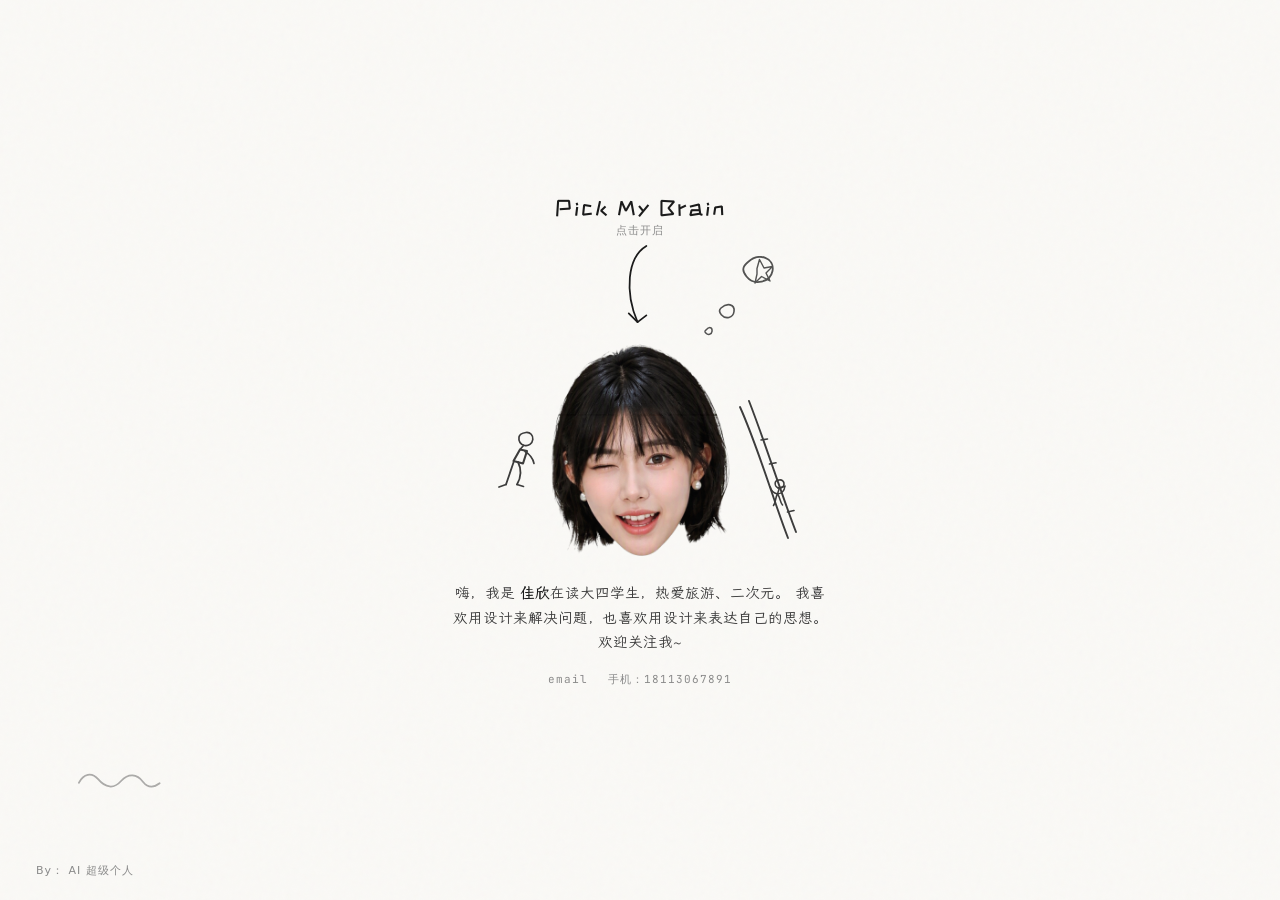
==== index.html @ ddeabf44 "wangjiaxin portfolio site" ====
<!doctype html>
<html lang="zh-CN">
  <head>
    <meta charset="UTF-8" />
    <meta name="viewport" content="width=device-width, initial-scale=1.0" />
    <title>Mia 的个人主页</title>
    
    
    <link
      href="fonts/local-c24c04de.css"
      rel="stylesheet"
    />
    <link
      rel="stylesheet"
      href="fonts/local-511fb728.css"
    />
    <style>
      :root {
        --bg: #FAF9F6;
        --ink: #1a1a1a;
        --soft: #8a8a8a;
        --pink: #f5e6e8;
        --purple: #ece8f4;
        --green: #e5ede3;
        --yellow: #f8f0da;
        --ink-soft: #3a3a3a;
        --ink-light: #6a6a6a;
        --line: #d5d0c8;
        --accent: #b8956a;
        --accent-soft: #d4b5a0;
      }
      * {
        margin: 0;
        padding: 0;
        box-sizing: border-box;
      }
      html,
      body {
        height: 100%;
        overflow: hidden;
      }
      body {
        background: var(--bg);
        color: var(--ink);
        font-family: "LXGW WenKai", "ZCOOL XiaoWei", "PingFang SC", system-ui, sans-serif;
      }

      /* 纸张纹理：全局淡淡噪点 */
      body::after {
        content: "";
        position: fixed;
        inset: 0;
        z-index: 9999;
        pointer-events: none;
        opacity: 0.025;
        background-image: url("data:image/svg+xml,%3Csvg viewBox='0 0 200 200' xmlns='http://www.w3.org/2000/svg'%3E%3Cfilter id='n'%3E%3CfeTurbulence type='fractalNoise' baseFrequency='0.75' numOctaves='4' stitchTiles='stitch'/%3E%3C/filter%3E%3Crect width='100%25' height='100%25' filter='url(%23n)'/%3E%3C/svg%3E");
      }

      /* ==== 可复用工具类：图片占位（淡米黄圆角矩形 + 手绘边框）==== */
      .ph-placeholder {
        position: relative;
        background: #f5ecd7;
        border: 1.8px solid var(--line);
        border-radius: 14px 18px 16px 20px / 18px 14px 20px 16px;
        display: flex;
        align-items: center;
        justify-content: center;
        color: var(--ink-light);
        font-family: "ZCOOL KuaiLe", "ZCOOL XiaoWei", cursive;
        font-size: 13px;
        letter-spacing: 2px;
        overflow: hidden;
      }
      .ph-placeholder::before {
        content: "";
        position: absolute;
        inset: 4px;
        border: 1px dashed rgba(0, 0, 0, 0.08);
        border-radius: 10px;
        pointer-events: none;
      }
      .ph-placeholder-label {
        font-family: "ZCOOL KuaiLe", "ZCOOL XiaoWei", cursive;
        font-size: 12px;
        color: var(--ink-light);
        letter-spacing: 1px;
        margin-top: 6px;
      }

      /* ==== 手绘波浪线 / 虚线工具类 ==== */
      .svg-wavy {
        stroke: var(--ink);
        stroke-linecap: round;
        fill: none;
      }

      /* ---- 手绘涂鸦背景层（喜茶风）---- */
      #doodle-scene {
        position: fixed;
        inset: 0;
        z-index: 1;
        pointer-events: none;
        overflow: hidden;
      }
      #doodle-scene .dood {
        position: absolute;
        color: var(--ink);
        opacity: 0;
        animation: doodFade 0.9s ease forwards;
      }
      #doodle-scene .dood svg {
        display: block;
      }
      @keyframes doodFade {
        to {
          opacity: var(--op, 0.85);
        }
      }
      /* 面板打开 / 头像展开时淡化涂鸦，避免与弹层、神经元气泡抢视线 */
      body.panel-open #doodle-scene,
      body.open #doodle-scene {
        opacity: 0.15;
        transition: opacity 0.35s ease;
      }

      /* ---- the head ---- */
      #head {
        position: absolute;
        left: 50%;
        top: 50%;
        transform: translate(-50%, -50%);
        z-index: 4;
        text-align: center;
        cursor: pointer;
      }
      #head .skull {
        position: relative;
        width: 212px;
        height: 212px;
        margin: 0 auto;
        transition: transform 0.9s cubic-bezier(0.2, 0.85, 0.25, 1);
        z-index: 3;
      }
      #head .layer {
        position: absolute;
        inset: 0;
        width: 100%;
        height: 100%;
        object-fit: contain;
        display: block;
        -webkit-user-drag: none;
        user-select: none;
        pointer-events: none;
      }
      #head .base {
        z-index: 1;
      }
      #head .lid {
        z-index: 2;
        transform-origin: 80% 34.5%; /* hinge: the corner on the head's edge */
        transition: transform 1s cubic-bezier(0.55, 0, 0.2, 1);
      }
      body.open #head .lid {
        transform: rotate(125deg);
      } /* swing open about that fixed edge, clockwise */
      #head .hint {
        position: absolute;
        bottom: calc(100% + 14px);
        left: 50%;
        transform: translateX(-50%);
        z-index: 5;
        display: flex;
        flex-direction: column;
        align-items: center;
        text-align: center;
        color: var(--ink);
        transition: opacity 0.5s;
        white-space: nowrap;
        pointer-events: none;
      }
      body.open #head .hint {
        opacity: 0;
      }
      #head .hint .hbig {
        font-family: "ZCOOL KuaiLe", "ZCOOL XiaoWei", cursive;
        font-weight: 400;
        font-size: 22px;
        letter-spacing: 2px;
      }
      #head .hint .hsub {
        font-family: "Hanken Grotesk", system-ui, sans-serif;
        font-weight: 400;
        font-size: 11px;
        color: var(--soft);
        letter-spacing: 1px;
        margin-top: 4px;
      }
      #head .hint .harrow {
        width: 48px;
        height: 88px;
        color: var(--ink);
        margin-top: 4px;
      }
      #head .meta {
        position: absolute;
        top: calc(100% + 26px);
        left: 50%;
        transform: translateX(-50%);
        width: min(380px, 92vw);
        transition: opacity 0.5s;
      }
      body.open #head .meta {
        opacity: 0;
        pointer-events: none;
      }
      #head .meta .bio {
        font-family: "LXGW WenKai", "ZCOOL XiaoWei", "PingFang SC", sans-serif;
        font-size: 14.5px;
        color: var(--ink-soft);
        max-width: 380px;
        margin: 0 auto;
        line-height: 1.7;
      }
      #head .meta .bio b {
        font-weight: 600;
        color: var(--ink);
      }
      #head .meta .links {
        display: flex;
        gap: 20px;
        justify-content: center;
        margin-top: 16px;
      }
      #head .meta .links a {
        font-family: "JetBrains Mono", monospace;
        font-size: 11px;
        letter-spacing: 1px;
        color: var(--soft);
        text-decoration: none;
        position: relative;
        pointer-events: auto;
      }
      #head .meta .links a:hover {
        color: var(--ink);
      }
      #head .meta .links a::after {
        content: "";
        position: absolute;
        left: 0;
        right: 0;
        bottom: -3px;
        height: 1px;
        background: var(--ink);
        transform: scaleX(0);
        transform-origin: left;
        transition: transform 0.25s;
      }
      #head .meta .links a:hover::after {
        transform: scaleX(1);
      }

      /* ---- synapses: the neuron-tentacle nav reveal ---- */
      #head .synapses {
        position: absolute;
        inset: 0;
        z-index: 1;
        pointer-events: none;
      }
      #head .labels {
        position: absolute;
        inset: 0;
        z-index: 5;
        pointer-events: none;
      }
      #head .branch,
      #head .label-branch {
        position: absolute;
        inset: 0;
        transform-origin: 50% 50%;
      }
      #head .synapse-svg {
        position: absolute;
        left: 50%;
        top: 50%;
        width: 600px;
        height: 600px;
        transform: translate(-50%, -50%);
        overflow: visible;
      }
      #head .synapse-line {
        fill: none;
        stroke: #c8c4bc;
        stroke-width: 1.3;
        stroke-linecap: round;
        opacity: 0;
        transition: opacity 0.2s;
      }
      body.open #head .synapse-line {
        opacity: 0.75;
      }
      #head .synapse-pulse {
        fill: var(--accent);
        opacity: 0;
      }

      /* ---- 标签卡片气泡造型 ---- */
      #head .synapse-label {
        position: absolute;
        left: 50%;
        top: 50%;
        transform: translate(calc(-50% + var(--x)), calc(-50% + var(--y)))
          scale(0.7);
        opacity: 0;

        display: flex;
        flex-direction: column;
        align-items: flex-start;
        padding: 16px 22px;
        border-radius: var(--radius, 40% 60% 70% 30% / 40% 50% 60% 50%);
        background: var(--card-bg, #f4f3ff);
        text-decoration: none;
        white-space: nowrap;
        pointer-events: none;
        transition:
          opacity 0.3s ease,
          transform 0.5s cubic-bezier(0.2, 0.8, 0.25, 1.25);
        box-shadow: 0 6px 24px rgba(0, 0, 0, 0.03);
      }

      body.open #head .synapse-label {
        opacity: 1;
        transform: translate(calc(-50% + var(--x)), calc(-50% + var(--y)))
          scale(1);
        pointer-events: auto;
      }

      #head .synapse-label .title-row {
        display: flex;
        align-items: center;
        gap: 6px;
        font-family: "ZCOOL KuaiLe", "ZCOOL XiaoWei", cursive;
        font-weight: 400;
        font-size: 20px;
        color: var(--ink);
      }

      #head .synapse-label .spark {
        font-style: normal;
        font-size: 13px;
        color: var(--accent);
        display: inline-block;
        animation: twinkle 2.4s ease-in-out infinite;
      }

      @keyframes twinkle {
        0%,
        100% {
          opacity: 0.3;
          transform: translateY(-1px) scale(0.8) rotate(0deg);
        }
        50% {
          opacity: 1;
          transform: translateY(-1px) scale(1.15) rotate(18deg);
        }
      }

      #head .synapse-label .zh-title {
        font-family: "ZCOOL KuaiLe", "ZCOOL XiaoWei", cursive;
        font-weight: 400;
        font-size: 13px;
        color: var(--ink);
        margin-top: 3px;
      }

      #head .synapse-label .sub-desc {
        font-family: "ZCOOL XiaoWei", "LXGW WenKai", "PingFang SC", sans-serif;
        font-size: 10px;
        line-height: 1.35;
        color: #72727a;
        margin-top: 5px;
        text-align: left;
      }

      /* 气泡背景色与不规则边缘造型差异（莫兰迪色系） */
      #label-branch-0 .synapse-label {
        --card-bg: #f3e4e6;
        --radius: 50% 50% 40% 60% / 40% 60% 50% 50%;
      }
      #label-branch-1 .synapse-label {
        --card-bg: #e9e4f0;
        --radius: 60% 40% 50% 50% / 50% 60% 40% 60%;
      }
      #label-branch-2 .synapse-label {
        --card-bg: #f5ecd4;
        --radius: 40% 60% 50% 50% / 60% 40% 60% 40%;
      }
      #label-branch-3 .synapse-label {
        --card-bg: #e5eaf0;
        --radius: 50% 50% 60% 40% / 40% 50% 50% 60%;
      }
      #label-branch-4 .synapse-label {
        --card-bg: #dfe8de;
        --radius: 60% 40% 40% 60% / 50% 50% 60% 40%;
      }

      /* 装饰性手绘曲线 */
      .doodle {
        position: absolute;
        pointer-events: none;
        opacity: 0;
        transition: opacity 0.5s ease 0.3s;
      }
      body.open .doodle {
        opacity: 0.85;
      }

      /* 点缀星号 */
      .deco-star {
        position: absolute;
        color: var(--accent);
        font-size: 18px;
        pointer-events: none;
        opacity: 0;
        transition: opacity 0.5s ease 0.3s;
      }
      body.open .deco-star {
        opacity: 0.6;
      }

      #head .synapse-label .ch {
        display: inline-block;
        opacity: 0;
        transform: translateY(7px) rotate(-8deg);
        transition:
          opacity 0.35s ease,
          transform 0.4s cubic-bezier(0.2, 0.8, 0.25, 1.3);
        transition-delay: var(--cd, 0ms);
      }
      body.open #head .synapse-label .ch {
        opacity: 1;
        transform: translateY(0) rotate(0deg);
      }

      @keyframes chBounce {
        0% {
          transform: translateY(0);
        }
        35% {
          transform: translateY(-5px) rotate(-4deg);
        }
        65% {
          transform: translateY(1px) rotate(3deg);
        }
        100% {
          transform: translateY(0) rotate(0deg);
        }
      }
      #head .synapse-label:hover .ch:nth-child(1) {
        animation: chBounce 0.5s ease 0ms;
      }
      #head .synapse-label:hover .ch:nth-child(2) {
        animation: chBounce 0.5s ease 35ms;
      }
      #head .synapse-label:hover .ch:nth-child(3) {
        animation: chBounce 0.5s ease 70ms;
      }
      #head .synapse-label:hover .ch:nth-child(4) {
        animation: chBounce 0.5s ease 105ms;
      }
      #head .synapse-label:hover .ch:nth-child(5) {
        animation: chBounce 0.5s ease 140ms;
      }
      #head .synapse-label:hover .ch:nth-child(6) {
        animation: chBounce 0.5s ease 175ms;
      }
      #head .synapse-label:hover .ch:nth-child(7) {
        animation: chBounce 0.5s ease 210ms;
      }
      #head .synapse-label:hover .ch:nth-child(8) {
        animation: chBounce 0.5s ease 245ms;
      }
      #head .synapse-label:hover .ch:nth-child(9) {
        animation: chBounce 0.5s ease 280ms;
      }
      #head .synapse-label:hover .ch:nth-child(10) {
        animation: chBounce 0.5s ease 315ms;
      }

      @keyframes sway0 {
        0%,
        100% {
          transform: rotate(-1.6deg);
        }
        50% {
          transform: rotate(1.3deg);
        }
      }
      @keyframes sway1 {
        0%,
        100% {
          transform: rotate(1.4deg);
        }
        50% {
          transform: rotate(-1.7deg);
        }
      }
      @keyframes sway2 {
        0%,
        100% {
          transform: rotate(-1.2deg);
        }
        50% {
          transform: rotate(1.8deg);
        }
      }
      @keyframes sway3 {
        0%,
        100% {
          transform: rotate(1.7deg);
        }
        50% {
          transform: rotate(-1.1deg);
        }
      }
      @keyframes sway4 {
        0%,
        100% {
          transform: rotate(-1.9deg);
        }
        50% {
          transform: rotate(1.2deg);
        }
      }
      body.open #branch-0,
      body.open #label-branch-0 {
        animation: sway0 5.2s ease-in-out infinite;
      }
      body.open #branch-1,
      body.open #label-branch-1 {
        animation: sway1 6.4s ease-in-out 0.15s infinite;
      }
      body.open #branch-2,
      body.open #label-branch-2 {
        animation: sway2 5.8s ease-in-out 0.3s infinite;
      }
      body.open #branch-3,
      body.open #label-branch-3 {
        animation: sway3 6.9s ease-in-out 0.1s infinite;
      }
      body.open #branch-4,
      body.open #label-branch-4 {
        animation: sway4 6.1s ease-in-out 0.25s infinite;
      }

      footer {
        position: fixed;
        bottom: 22px;
        left: 36px;
        z-index: 5;
        font-family:
          system-ui,
          -apple-system,
          sans-serif;
        font-size: 11px;
        color: var(--soft);
        letter-spacing: 1px;
        opacity: 1;
        transition: opacity 0.8s;
      }
      body.open footer {
        opacity: 0;
      }

      /* ---- mobile ---- */
      @media (max-width: 640px) {
        #head .skull {
          width: 150px;
          height: 150px;
        }
        #head .meta .bio {
          font-size: 13.5px;
        }
        #head .hint .hbig {
          font-size: 17px;
        }
        #head .synapse-label {
          padding: 12px 16px;
        }
        #head .synapse-label .title-row {
          font-size: 16px;
        }
        #head .branch {
          transform: scale(0.72);
        }
      }

      /* ==== 简历内容弹层 panel ==== */
      #panel-overlay {
        position: fixed;
        inset: 0;
        z-index: 9999;
        display: flex;
        align-items: center;
        justify-content: center;
        background: rgba(250, 249, 246, 0.85);
        backdrop-filter: blur(4px);
        -webkit-backdrop-filter: blur(4px);
        opacity: 0;
        pointer-events: none;
        transition: opacity 0.32s ease;
      }
      #panel-overlay.show {
        opacity: 1;
        pointer-events: auto;
      }
      .info-panel {
        position: relative;
        width: min(560px, 90vw);
        max-height: 82vh;
        overflow-y: auto;
        background: var(--pbg, #fff);
        border-radius: 20px 24px 22px 26px / 24px 20px 26px 22px;
        padding: 40px 44px 44px;
        box-shadow:
          0 20px 50px rgba(60, 50, 40, 0.15),
          0 1px 0 rgba(255, 255, 255, 0.8) inset;
        transform: translateY(18px) scale(0.97);
        opacity: 0;
        transition:
          transform 0.36s cubic-bezier(0.16, 0.84, 0.3, 1),
          opacity 0.36s ease;
        display: none;
        font-family: "LXGW WenKai", "ZCOOL XiaoWei", "PingFang SC", sans-serif;
      }
      #panel-overlay.show .info-panel.active {
        display: block;
        transform: translateY(0) scale(1);
        opacity: 1;
      }
      .info-panel .p-close {
        position: absolute;
        top: 16px;
        right: 20px;
        width: 30px;
        height: 30px;
        border-radius: 50%;
        border: none;
        background: rgba(0, 0, 0, 0.06);
        color: var(--ink-light);
        font-size: 17px;
        line-height: 30px;
        cursor: pointer;
        transition: background 0.2s;
      }
      .info-panel .p-close:hover {
        background: rgba(0, 0, 0, 0.12);
      }
      .info-panel .p-eyebrow {
        font-family: "Caveat", cursive;
        font-style: italic;
        font-weight: 700;
        letter-spacing: 1px;
        font-size: 15px;
        color: var(--accent);
      }
      .info-panel .p-title {
        font-family: "ZCOOL KuaiLe", "ZCOOL XiaoWei", cursive;
        font-weight: 400;
        font-size: 36px;
        letter-spacing: 3px;
        color: var(--ink);
        margin: 2px 0 18px;
      }
      .info-panel .p-title .spark {
        color: var(--accent);
        margin-right: 6px;
      }
      .info-panel .p-lead {
        font-size: 15px;
        line-height: 1.8;
        color: var(--ink-soft);
        margin-bottom: 16px;
      }
      .info-panel .tag-row {
        display: flex;
        flex-wrap: wrap;
        gap: 8px;
        margin: 6px 0 8px;
      }
      .info-panel .tag {
        font-size: 12.5px;
        padding: 5px 12px;
        border-radius: 999px;
        background: rgba(184, 149, 106, 0.12);
        color: var(--accent);
        font-weight: 500;
        border: 1px solid rgba(184, 149, 106, 0.25);
      }
      .info-panel .proj {
        border-top: 1px solid rgba(0, 0, 0, 0.07);
        padding: 16px 0 4px;
      }
      .info-panel .proj:first-of-type {
        border-top: none;
      }
      .info-panel .proj h4 {
        font-size: 15.5px;
        font-weight: 700;
        color: #23232b;
        margin: 0 0 3px;
      }
      .info-panel .proj .role {
        font-size: 12px;
        color: #9a8ad0;
        font-weight: 600;
        margin-bottom: 6px;
      }
      .info-panel .proj p {
        font-size: 13.5px;
        line-height: 1.65;
        color: #55555f;
        margin: 0 0 6px;
      }
      .info-panel .contact-line {
        display: flex;
        align-items: center;
        gap: 10px;
        font-size: 15px;
        color: var(--ink-soft);
        margin: 10px 0;
        text-decoration: none;
      }
      .info-panel .contact-line .ci {
        width: 34px;
        height: 34px;
        border-radius: 50%;
        display: inline-flex;
        align-items: center;
        justify-content: center;
        background: rgba(184, 149, 106, 0.12);
        font-size: 16px;
      }
      .info-panel .contact-line b {
        color: var(--ink);
        font-weight: 500;
      }
      a.info-panel .contact-line:hover b,
      .info-panel a.contact-line:hover b {
        color: var(--accent);
      }
      .info-panel .soon {
        text-align: center;
        padding: 30px 10px 14px;
      }
      .info-panel .soon .big {
        font-size: 40px;
        margin-bottom: 10px;
      }
      .info-panel .soon .soon-title {
        font-family: "ZCOOL KuaiLe", "ZCOOL XiaoWei", cursive;
        font-weight: 400;
        font-size: 22px;
        letter-spacing: 3px;
        color: var(--ink);
        margin-bottom: 6px;
      }
      .info-panel .soon .soon-sub {
        font-size: 13.5px;
        color: var(--ink-light);
        line-height: 1.7;
      }

      /* ==== 莫兰迪风：关于我 + 项目作品 专属尺寸/颜色覆盖 ====*/
      .info-panel[data-key="about"] .p-title,
      .info-panel[data-key="projects"] .p-title {
        font-size: 42px;
        letter-spacing: 4px;
      }
      .wob-char {
        display: inline-block;
        will-change: transform;
      }
      .info-panel[data-key="about"] .p-lead,
      .info-panel[data-key="projects"] .proj p {
        color: var(--ink-soft);
        line-height: 1.9;
      }
      /* 不规则标签：大小/旋转角度错落 */
      .info-panel[data-key="about"] .tag-row {
        gap: 10px 12px;
        align-items: center;
      }
      .info-panel[data-key="about"] .tag {
        border-radius: 5px;
        border: 1.4px solid rgba(184, 149, 106, 0.35);
        background: rgba(184, 149, 106, 0.07);
      }
      .info-panel[data-key="about"] .tag:nth-child(1) { transform: rotate(-2.5deg) translateY(1px); }
      .info-panel[data-key="about"] .tag:nth-child(2) { transform: rotate(1.8deg) translateY(-2px); font-size: 13.5px; }
      .info-panel[data-key="about"] .tag:nth-child(3) { transform: rotate(-1deg) translateY(2px); }
      .info-panel[data-key="about"] .tag:nth-child(4) { transform: rotate(2.2deg) translateY(-1px); font-size: 12px; }
      .info-panel[data-key="about"] .tag:nth-child(5) { transform: rotate(-2deg) translateY(1.5px); }
      .info-panel[data-key="about"] .tag:nth-child(6) { transform: rotate(1.4deg) translateY(-2px); font-size: 13px; }
      .info-panel[data-key="about"] .tag:nth-child(7) { transform: rotate(-1.6deg); }
      /* 手绘装饰 */
      .about-doodle-figure {
        display: block;
        margin: 10px 0 4px auto;
        opacity: 0.85;
      }
      /* 底部手写英文落款 */
      .info-panel[data-key="about"] .signature {
        font-family: "Caveat", cursive;
        font-size: 21px;
        font-style: italic;
        color: var(--accent);
        margin-top: 16px;
        transform: rotate(-1deg);
      }

      /* ==== 项目作品：拼贴画风格 ====*/
      .info-panel[data-key="projects"] {
        background: var(--purple);
      }
      .info-panel[data-key="projects"] .p-title {
        margin-bottom: 8px;
      }
      /* 手绘波浪连接线（替代原虚线） */
      .info-panel[data-key="projects"] .collage-line {
        position: relative;
        height: 28px;
        margin: 4px 0 24px;
      }
      .info-panel[data-key="projects"] .collage-line svg {
        width: 100%;
        height: 100%;
      }
      /* 拼贴卡片基础 */
      .info-panel[data-key="projects"] .proj {
        position: relative;
        background: #fffdf8;
        border: 1.5px solid var(--line);
        border-radius: 18px 22px 16px 20px / 20px 16px 22px 18px;
        padding: 26px 24px 22px;
        margin: 0 6px 40px;
        box-shadow:
          0 2px 0 rgba(255, 255, 255, 0.8) inset,
          0 6px 18px -8px rgba(80, 60, 40, 0.18);
        transition: transform 0.45s cubic-bezier(0.2, 0.8, 0.25, 1),
          box-shadow 0.4s ease;
        overflow: visible;
      }
      /* 卡片顶部纸胶带（两条不规则） */
      .info-panel[data-key="projects"] .proj::before {
        content: "";
        position: absolute;
        top: -14px;
        left: 18px;
        width: 60px;
        height: 20px;
        background: linear-gradient(
          135deg,
          rgba(245, 230, 232, 0.9) 0%,
          rgba(245, 230, 232, 0.55) 50%,
          rgba(245, 230, 232, 0.3) 100%
        );
        border-radius: 3px;
        transform: rotate(-7deg);
        box-shadow: 0 1px 3px rgba(0, 0, 0, 0.06);
      }
      .info-panel[data-key="projects"] .proj::after {
        content: "";
        position: absolute;
        top: -12px;
        right: 20px;
        width: 52px;
        height: 18px;
        background: linear-gradient(
          120deg,
          rgba(233, 228, 240, 0.85) 0%,
          rgba(233, 228, 240, 0.5) 50%,
          rgba(233, 228, 240, 0.25) 100%
        );
        border-radius: 3px;
        transform: rotate(6deg);
        box-shadow: 0 1px 3px rgba(0, 0, 0, 0.06);
      }
      /* 卡片倾斜（拼贴感） */
      .info-panel[data-key="projects"] .proj:nth-of-type(1) { transform: rotate(-1.2deg); }
      .info-panel[data-key="projects"] .proj:nth-of-type(2) { transform: rotate(0.8deg); }
      .info-panel[data-key="projects"] .proj:nth-of-type(3) { transform: rotate(-0.6deg); }
      /* hover 摆正 + 放大 */
      .info-panel[data-key="projects"] .proj:hover {
        transform: rotate(0deg) scale(1.03);
        box-shadow:
          0 2px 0 rgba(255, 255, 255, 0.9) inset,
          0 12px 28px -8px rgba(80, 60, 40, 0.22);
        z-index: 5;
      }
      /* 卡片标题：手写体 */
      .info-panel[data-key="projects"] .proj h4 {
        font-family: "ZCOOL KuaiLe", "ZCOOL XiaoWei", cursive;
        font-weight: 400;
        font-size: 22px;
        letter-spacing: 2px;
        color: var(--ink);
        margin: 0 0 6px;
      }
      .info-panel[data-key="projects"] .proj h4 .latin-mix {
        font-family: "Caveat", cursive;
        font-size: 0.85em;
        font-weight: 700;
        color: var(--accent);
      }
      /* 角色行：手写斜体 */
      .info-panel[data-key="projects"] .proj .role {
        font-family: "Caveat", cursive;
        font-size: 17px;
        color: var(--accent);
        font-weight: 700;
        margin-bottom: 10px;
      }
      /* 卡片正文 */
      .info-panel[data-key="projects"] .proj p {
        font-family: "LXGW WenKai", "ZCOOL XiaoWei", "PingFang SC", sans-serif;
        font-size: 14px;
        line-height: 1.9;
        color: var(--ink-soft);
        margin: 0 0 8px;
      }
      /* 卡片右侧装饰小元素 */
      .info-panel[data-key="projects"] .proj .deco-dot {
        position: absolute;
        width: 8px;
        height: 8px;
        border-radius: 50%;
        opacity: 0.4;
      }
      .info-panel[data-key="projects"] .proj .deco-dot.d1 { background: var(--accent); top: 14px; right: 14px; }
      .info-panel[data-key="projects"] .proj .deco-dot.d2 { background: var(--line); top: 22px; right: 26px; }
      /* 图片占位在卡片中的布局 */
      .info-panel[data-key="projects"] .proj .ph-wrap {
        float: right;
        margin: 4px 0 8px 14px;
      }
      .info-panel[data-key="projects"] .proj .ph-wrap .ph-placeholder {
        width: 110px;
        height: 80px;
      }
      .info-panel[data-key="projects"] .proj .ph-wrap .ph-placeholder-label {
        text-align: center;
      }
      /* 卡片底部手写标签（技术栈） */
      .info-panel[data-key="projects"] .proj .tech-tags {
        margin-top: 14px;
        display: flex;
        flex-wrap: wrap;
        gap: 6px;
      }
      .info-panel[data-key="projects"] .proj .tech-tags span {
        font-family: "Caveat", cursive;
        font-size: 14px;
        color: var(--accent);
        padding: 2px 10px;
        background: rgba(184, 149, 106, 0.08);
        border-radius: 12px;
        transform: rotate(-1deg);
      }
      .info-panel[data-key="projects"] .proj .tech-tags span:nth-child(2) { transform: rotate(1.5deg); }
      .info-panel[data-key="projects"] .proj .tech-tags span:nth-child(3) { transform: rotate(-0.8deg); }

      /* ==== 通用图片占位样式（方便后续替换真实图片）==== */
      .ph-placeholder {
        position: relative;
        background: #f5ecd7;
        border: 1.8px solid var(--line);
        border-radius: 14px 18px 16px 20px / 18px 14px 20px 16px;
        display: flex;
        align-items: center;
        justify-content: center;
        color: var(--ink-light);
        font-family: "ZCOOL KuaiLe", "ZCOOL XiaoWei", cursive;
        font-size: 13px;
        letter-spacing: 2px;
        overflow: hidden;
        transition: transform 0.35s ease;
      }
      .ph-placeholder::before {
        content: "";
        position: absolute;
        inset: 4px;
        border: 1px dashed rgba(0, 0, 0, 0.1);
        border-radius: 10px 14px 12px 16px / 14px 10px 16px 12px;
        pointer-events: none;
      }
      .ph-placeholder-label {
        font-family: "Caveat", cursive;
        font-size: 14px;
        color: var(--ink-light);
        margin-top: 4px;
        letter-spacing: 0.5px;
      }
      .ph-placeholder img {
        position: absolute;
        inset: 0;
        width: 100%;
        height: 100%;
        object-fit: cover;
        border-radius: inherit;
        z-index: 1;
      }

      /* ==== 呼吸动画（全局）==== */
      @keyframes breathe {
        0%, 100% { transform: translateY(0) scale(1); }
        50% { transform: translateY(-2px) scale(1.005); }
      }
    </style>
  </head>
  <body>
    <!-- ==== 手绘涂鸦装饰层（喜茶风 · 细黑线）==== -->
    <div id="doodle-scene" aria-hidden="true">
      <!-- 右侧：梯子搬在头像右侧，小人正往上爬（呼应页面真实交互：点击头像可以“掉盖”） -->
      <!-- 右侧：梯子搬在头像右侧，小人正往上爬（呼应页面真实交互：点击头像可以“掉盖”） -->
      <div class="dood" style="left: calc(50% + 92px); top: calc(50% - 58px); --op: 0.85; animation-delay: 0.15s">
        <svg width="66" height="150" viewBox="0 0 66 150" fill="none" stroke="currentColor" stroke-linecap="round" stroke-linejoin="round">
          <!-- 梯子两根斜杆（靠头像一侧，基部在右下方落地） -->
          <path d="M56,146 C42,110 26,55 8,15" stroke-width="1.9" />
          <path d="M64,140 C50,104 33,50 17,9" stroke-width="1.9" />
          <!-- 梯横档 -->
          <path d="M55.5,120 L62,118.5 M46,96 L52.5,94.5 M37.5,72 L44,70.8 M29,48 L35.5,47" stroke-width="1.6" />
          <!-- 爬梯子的小人：空心圆头+短躯干+弯臂抄档+屈腿 -->
          <path d="M47,88 C50,87.3 52.3,89.5 52,92.3 C51.7,95 49,96.6 46.5,96 C44,95.3 42.7,92.8 43.3,90.3 C43.8,88.3 45.3,88.3 47,88 Z" stroke-width="1.6" />
          <path d="M47.3,96.3 L45.5,102" stroke-width="1.5" />
          <path d="M45.5,102 C41,101 39,98.5 38.3,95" stroke-width="1.5" />
          <path d="M45.5,102 C50.5,101.5 52.5,98 53,94" stroke-width="1.5" />
          <path d="M45.5,102 C43,106 44,110 41.5,113.5" stroke-width="1.6" />
          <path d="M45.5,102 C48.3,105.5 47.8,110 50.5,113" stroke-width="1.6" />
        </svg>
      </div>

      <!-- 左侧：弯腰探头往里看的小人（呼应 Pick My Brain —— 好奇地揢头探脑） -->
      <div class="dood" style="left: calc(50% - 172px); top: calc(50% - 38px); --op: 0.85; animation-delay: 0.35s">
        <svg width="78" height="92" viewBox="0 0 78 92" fill="none" stroke="currentColor" stroke-linecap="round" stroke-linejoin="round">
          <!-- 圆头（前倾） -->
          <path d="M58,20.5 C62.3,20 65.3,23.3 64.8,27.5 C64.3,31.7 60.5,34.3 56.5,33.5 C52.5,32.7 50.3,29 51,25 C51.7,21.5 54.5,21 58,20.5 Z" stroke-width="1.7" />
          <!-- 短颈 -->
          <path d="M55.5,33.5 L52,37.5" stroke-width="1.7" />
          <!-- 梯形身体（前倾倒向头像一侧） -->
          <path d="M52,37.5 L59,39 L55,51.5 L45.5,49 Z" stroke-width="2.1" />
          <!-- 伸向头像方向的手臂 -->
          <path d="M57,39.5 C62,42.5 65,46.5 66,51.5" stroke-width="1.6" />
          <!-- 后腿（直）带脚尖转折 -->
          <path d="M46,49 L38,72.5" stroke-width="1.8" />
          <path d="M38,72.5 L31,75" stroke-width="1.7" />
          <!-- 前腿（弯）带脚尖转折 -->
          <path d="M50,50 C54,58 53,65.5 49,72.5" stroke-width="1.8" />
          <path d="M49,72.5 L55.5,74.5" stroke-width="1.7" />
        </svg>
      </div>

      <!-- 右上：从头顶飘出的思考泡泡，最大那个里面加一颗歪斜小星星 -->
      <div class="dood" style="left: calc(50% + 48px); top: calc(50% - 208px); --op: 0.75; animation-delay: 0.55s">
        <svg width="92" height="98" viewBox="0 0 92 98" fill="none" stroke="currentColor" stroke-linecap="round" stroke-linejoin="round">
          <path d="M18,88 C21,84.5 24.5,84.8 24,89.3 C23.6,92.8 20,93.3 17.8,91 C16.3,89.4 16.5,89.7 18,88 Z" stroke-width="1.5" />
          <path d="M33,66 C39,60.5 47,62 46,69.5 C45.2,76 37.5,77.7 33.3,72.7 C31,70 30.8,68 33,66 Z" stroke-width="1.6" />
          <path d="M60,20 C71,10 87,16 84.5,29 C82.3,40.5 66,44 58.5,34.5 C54,28.7 54,25 60,20 Z" stroke-width="1.8" />
          <path d="M69,26.5 L71.5,17.5 L76,26 L84.5,24.5 L78,31 L82,39 L73.5,34.5 L67,41 L69,32 Z" stroke-width="1.4" />
        </svg>
      </div>

      <!-- 左下角：保留一条波浪线做氛围（不与头像互动，只提供呼吸感，透明度降低） -->
      <div class="dood" style="left: 6%; bottom: 12%; --op: 0.35; animation-delay: 0.75s">
        <svg width="90" height="22" viewBox="-4 0 98 22" fill="none" stroke="currentColor" stroke-linecap="round">
          <path d="M-2,13 C3,3 12,1 19,9 C27,18.5 36,20 44,11 C52,2.5 61,3 68,12 C74,19.5 80,18 86,13.5" stroke-width="1.9" />
        </svg>
      </div>
    </div>

    <div id="head">
      <div class="skull">
        <img
          class="layer base"
          id="base"
          src="./assets/face_1_base.png"
          alt="mia"
          draggable="false"
        />
        <img
          class="layer lid"
          id="lid"
          src="./assets/face_1_lid.png"
          alt=""
          draggable="false"
        />
      </div>
      <div class="hint">
        <span class="hbig">Pick My Brain</span>
        <span class="hsub">点击开启</span>
        <svg class="harrow" viewBox="0 0 48 90" fill="none" aria-hidden="true">
          <path
            d="M30,4 C10,16 8,52 21,82"
            stroke="currentColor"
            stroke-width="1.8"
            stroke-linecap="round"
          />
          <path
            d="M21,82 L12,73 M21,82 L30,75"
            stroke="currentColor"
            stroke-width="1.8"
            stroke-linecap="round"
          />
        </svg>
      </div>
      <div class="meta" id="meta">
        <p class="bio">
          嗨，我是
          <b>佳欣</b>在读大四学生，热爱旅游、二次元。
          我喜欢用设计来解决问题，也喜欢用设计来表达自己的思想。欢迎关注我~
        </p>
        <nav class="links">
          <a href="#" id="emailLink" data-email="zhou.mia2@gmail.com">email</a>
          <a href="#" target="_blank" rel="noopener">手机：18113067891</a>
        </nav>
      </div>

      <!-- ---- synapse lines ---- -->
      <div class="synapses" id="synapses">
        <div class="branch" id="branch-0">
          <svg class="synapse-svg" viewBox="-300 -300 600 600">
            <path
              class="synapse-line"
              id="line-0"
              d="M0,0 C-70,-40 -165,-70 -235,-95"
            />
            <circle class="synapse-pulse" r="2.5">
              <animateMotion
                dur="1.7s"
                repeatCount="indefinite"
                begin="indefinite"
                path="M0,0 C-70,-40 -165,-70 -235,-95"
              />
              <animate
                attributeName="opacity"
                values="0;1;1;0"
                keyTimes="0;0.15;0.85;1"
                dur="1.7s"
                repeatCount="indefinite"
                begin="indefinite"
              />
            </circle>
          </svg>
        </div>
        <div class="branch" id="branch-1">
          <svg class="synapse-svg" viewBox="-300 -300 600 600">
            <path
              class="synapse-line"
              id="line-1"
              d="M0,0 C-10,-90 -15,-180 0,-250"
            />
            <circle class="synapse-pulse" r="2.5">
              <animateMotion
                dur="1.7s"
                repeatCount="indefinite"
                begin="indefinite"
                path="M0,0 C-10,-90 -15,-180 0,-250"
              />
              <animate
                attributeName="opacity"
                values="0;1;1;0"
                keyTimes="0;0.15;0.85;1"
                dur="1.7s"
                repeatCount="indefinite"
                begin="indefinite"
              />
            </circle>
          </svg>
        </div>
        <div class="branch" id="branch-2">
          <svg class="synapse-svg" viewBox="-300 -300 600 600">
            <path
              class="synapse-line"
              id="line-2"
              d="M0,0 C90,-50 180,-65 245,-70"
            />
            <circle class="synapse-pulse" r="2.5">
              <animateMotion
                dur="1.7s"
                repeatCount="indefinite"
                begin="indefinite"
                path="M0,0 C90,-50 180,-65 245,-70"
              />
              <animate
                attributeName="opacity"
                values="0;1;1;0"
                keyTimes="0;0.15;0.85;1"
                dur="1.7s"
                repeatCount="indefinite"
                begin="indefinite"
              />
            </circle>
          </svg>
        </div>
        <div class="branch" id="branch-3">
          <svg class="synapse-svg" viewBox="-300 -300 600 600">
            <path
              class="synapse-line"
              id="line-3"
              d="M0,0 C70,60 150,120 200,170"
            />
            <circle class="synapse-pulse" r="2.5">
              <animateMotion
                dur="1.7s"
                repeatCount="indefinite"
                begin="indefinite"
                path="M0,0 C70,60 150,120 200,170"
              />
              <animate
                attributeName="opacity"
                values="0;1;1;0"
                keyTimes="0;0.15;0.85;1"
                dur="1.7s"
                repeatCount="indefinite"
                begin="indefinite"
              />
            </circle>
          </svg>
        </div>
        <div class="branch" id="branch-4">
          <svg class="synapse-svg" viewBox="-300 -300 600 600">
            <path
              class="synapse-line"
              id="line-4"
              d="M0,0 C-60,70 -140,150 -180,205"
            />
            <circle class="synapse-pulse" r="2.5">
              <animateMotion
                dur="1.7s"
                repeatCount="indefinite"
                begin="indefinite"
                path="M0,0 C-60,70 -140,150 -180,205"
              />
              <animate
                attributeName="opacity"
                values="0;1;1;0"
                keyTimes="0;0.15;0.85;1"
                dur="1.7s"
                repeatCount="indefinite"
                begin="indefinite"
              />
            </circle>
          </svg>
        </div>
      </div>

      <!-- ---- labels & cards ---- -->
      <div class="labels" id="labels">
        <!-- 0. About -->
        <div
          class="label-branch"
          id="label-branch-0"
          style="--x: -245px; --y: -80px"
        >
          <a href="about.html" class="synapse-label" data-word="about" data-i="0">
            <div class="title-row"><span class="spark"><img src="assets/icons/spark.svg" alt="" style="width:12px;height:12px;display:block"/></span></div>
            <div class="zh-title">关于我</div>
            <div class="sub-desc">
              Get to know<br />my background<br />and mindset
            </div>
          </a>
          <!-- 粉色卡片左下角手绘线条 -->
          <svg
            class="doodle"
            style="left: -20px; bottom: -20px; width: 32px; height: 32px"
            viewBox="0 0 40 40"
            stroke="#f1a1b4"
            fill="none"
            stroke-width="2"
          >
            <path d="M 10,10 C 20,0 30,20 10,25 C 0,28 20,40 30,30" />
          </svg>
        </div>

        <!-- 1. Projects -->
        <div
          class="label-branch"
          id="label-branch-1"
          style="--x: -10px; --y: -230px"
        >
          <a href="projects.html" class="synapse-label" data-word="projects" data-i="1">
            <div class="title-row"><span class="spark"><img src="assets/icons/spark.svg" alt="" style="width:12px;height:12px;display:block"/></span></div>
            <div class="zh-title">项目作品</div>
            <div class="sub-desc">Selected work<br />and case studies</div>
          </a>
        </div>

        <!-- 2. Playground -->
        <div
          class="label-branch"
          id="label-branch-2"
          style="--x: 250px; --y: -60px"
        >
          <a href="internship.html" class="synapse-label" data-word="Internship Experience" data-i="2">
            <div class="title-row"><span class="spark"><img src="assets/icons/spark.svg" alt="" style="width:12px;height:12px;display:block"/></span></div>
            <div class="zh-title">实习经历</div>
            <div class="sub-desc">Practical work<br />&amp; professional practice records</div>
          </a>
          <!-- 黄色卡片右下角手绘线条 -->
          <svg
            class="doodle"
            style="right: -25px; bottom: -10px; width: 36px; height: 36px"
            viewBox="0 0 40 40"
            stroke="#f7c844"
            fill="none"
            stroke-width="2"
          >
            <path d="M 5,10 C 25,0 35,25 15,25 C 0,25 25,38 35,20" />
          </svg>
        </div>

        <!-- 3. Notes -->
        <div
          class="label-branch"
          id="label-branch-3"
          style="--x: 210px; --y: 190px"
        >
          <a href="campus.html" class="synapse-label" data-word="Campus Experience" data-i="3">
            <div class="title-row"><span class="spark"><img src="assets/icons/spark.svg" alt="" style="width:12px;height:12px;display:block"/></span></div>
            <div class="zh-title">校园经历</div>
            <div class="sub-desc">Campus practices, clubs<br />&amp; growth stories</div>
          </a>
          <!-- 蓝色卡片右下角手绘线条 -->
          <svg
            class="doodle"
            style="right: -10px; bottom: -20px; width: 36px; height: 36px"
            viewBox="0 0 40 40"
            stroke="#5272f2"
            fill="none"
            stroke-width="2"
          >
            <path d="M 5,5 C 25,0 30,20 15,20 C 0,20 20,35 35,25" />
          </svg>
        </div>

        <!-- 4. Contact -->
        <div
          class="label-branch"
          id="label-branch-4"
          style="--x: -190px; --y: 200px"
        >
          <a href="#" class="synapse-label" data-word="contact" data-i="4" data-panel="contact">
            <div class="title-row"><span class="spark"><img src="assets/icons/spark.svg" alt="" style="width:12px;height:12px;display:block"/></span></div>
            <div class="zh-title">联系我</div>
            <div class="sub-desc">Let's connect and<br />create together</div>
          </a>
          <!-- 绿色卡片右下角手绘线条 -->
          <svg
            class="doodle"
            style="right: -15px; bottom: -15px; width: 36px; height: 36px"
            viewBox="0 0 40 40"
            stroke="#5cb88a"
            fill="none"
            stroke-width="2"
          >
            <path d="M 5,10 C 25,0 35,25 15,25 C 0,25 25,38 35,20" />
          </svg>
        </div>

        <!-- 点缀四角星 -->
        <div class="deco-star" style="top: -120px; right: -180px">✦</div>
        <div
          class="deco-star"
          style="bottom: -100px; left: -140px; color: #4a63e0"
        >
          ✦
        </div>
      </div>
    </div>

    <footer>By： AI 超级个人</footer>

    <!-- ==== 简历内容弹层 ==== -->
    <div id="panel-overlay">
      <!-- About -->
      <div class="info-panel" data-key="about" style="--pbg: #fdeef1">
        <button class="p-close" aria-label="关闭">✕</button>
        <div class="p-eyebrow"><img src="assets/icons/spark.svg" alt="" style="width:13px;height:13px;display:inline-block;vertical-align:-2px;margin-right:7px"/> about</div>
        <div class="p-title">关于我</div>
        <p class="p-lead">
          嗨，我是佳欣 在读大四学生，热爱旅游、二次元。 我喜欢用设计来解决问题，也喜欢用设计来表达自己的思想。欢迎关注我~
        </p>
        <div class="tag-row">
          <span class="tag">Vibe Coding</span>
          <span class="tag">产品运营</span>
          <span class="tag">需求分析 / PRD</span>
          <span class="tag">数据分析 · SQL · Python</span>
          <span class="tag">AI 工具 / 大模型</span>
          <span class="tag">Figma / Canva</span>
          <span class="tag">CET-4</span>
        </div>
        <svg class="about-doodle-figure" width="54" height="54" viewBox="0 0 54 54" fill="none" stroke="#1a1a1a" stroke-linecap="round" stroke-linejoin="round">
          <!-- 小人举旗牌（呼应标签“贴上去”的动作） -->
          <path d="M14,15.5 C17.5,15 20,17.7 19.5,21 C19,24.3 15.7,26.3 12.5,25.5 C9.3,24.7 7.5,21.5 8.3,18.5 C9,16 11.5,16 14,15.5 Z" stroke-width="1.6" />
          <path d="M13,25.5 L11,32 L15,44 M11,32 L18,33" stroke-width="1.6" />
          <path d="M15,44 L10,48 M15,44 L20,47.5" stroke-width="1.6" />
          <path d="M18,33 C22,30.5 25,27 26,22" stroke-width="1.5" />
          <path d="M26,10 V23" stroke-width="1.6" />
          <path d="M26,10 L44,13.5 L26,18 Z" stroke-width="1.5" />
        </svg>
        <p class="p-lead" style="margin-top: 14px">
          荣誉：长春大学生文旅创新创意大赛二等奖 · 两次三等奖学金 · 多次单项奖学金。
        </p>
        <div class="signature">"still learning, still building."</div>
      </div>

      <!-- Projects -->
      <div class="info-panel" data-key="projects" style="--pbg: var(--purple)">
        <button class="p-close" aria-label="关闭">✕</button>
        <div class="p-eyebrow"><img src="assets/icons/spark.svg" alt="" style="width:13px;height:13px;display:inline-block;vertical-align:-2px;margin-right:7px"/> projects</div>
        <div class="p-title">项目作品</div>
        <!-- 手绘波浪连接线 -->
        <div class="collage-line" aria-hidden="true">
          <svg viewBox="0 0 500 28" preserveAspectRatio="none">
            <path d="M10,14 Q60,4 110,14 T210,14 T310,14 T410,14 T490,14"
                  fill="none" stroke="var(--ink)" stroke-width="1.2"
                  stroke-linecap="round" stroke-dasharray="4 5" opacity="0.35"/>
            <circle cx="10" cy="14" r="3" fill="var(--accent)" opacity="0.5"/>
            <circle cx="490" cy="14" r="3" fill="var(--accent)" opacity="0.5"/>
          </svg>
        </div>
        <!-- 项目卡片 1 -->
        <div class="proj">
          <span class="deco-dot d1"></span>
          <span class="deco-dot d2"></span>
          <div class="ph-wrap">
            <div class="ph-placeholder" role="img" aria-label="图片占位">
              <span>图片占位</span>
            </div>
            <div class="ph-placeholder-label">job-tracker</div>
          </div>
          <h4><span class="latin-mix">Job Tracker</span> · AI 求职助手 <span class="latin-mix">Web</span></h4>
          <div class="role">全栈独立开发 · Vibe Coding + TDD</div>
          <p>
            面向秋招「投递信息碎片化、面试准备缺个人化数据」痛点的 AI 求职助手，
            已云端部署。基于 Next.js + PostgreSQL + Prisma 全栈交付，本人负责
            产品需求、技术方案决策与 TDD 验收，独立配置腾讯云服务器与登录鉴权。
          </p>
          <p>
            设计 DeepSeek + 智谱 GLM 双模型协作架构，打通「IMAP 邮箱同步 → AI
            分类 → 求职看板 → JD 匹配诊断 → STAR 面试话术生成 → 复盘洞察」完整闭环。
          </p>
          <div class="tech-tags">
            <span>Next.js</span>
            <span>PostgreSQL</span>
            <span>Prisma</span>
            <span>AI</span>
          </div>
        </div>
        <!-- 项目卡片 2 -->
        <div class="proj">
          <span class="deco-dot d1"></span>
          <span class="deco-dot d2"></span>
          <div class="ph-wrap">
            <div class="ph-placeholder" role="img" aria-label="图片占位">
              <span>图片占位</span>
            </div>
            <div class="ph-placeholder-label">emo-diary</div>
          </div>
          <h4>情绪日记 · 微信小程序</h4>
          <div class="role">全流程 Owner · Vibe Coding 独立开发</div>
          <p>
            面向大学生情绪管理与轻疏导需求的情绪日记小程序，从需求洞察到上线运营
            全流程负责。完成用户调研、产品定位与核心功能设计，通过 Vibe Coding
            独立打通开发、测试与上线全链路，摆脱研发依赖完成 0 到 1 交付。
          </p>
          <p>
            以朋友圈 + 校园社群自然分享冷启动，累计吸引 200+ 精准大学生用户，
            并基于反馈持续迭代。
          </p>
          <div class="tech-tags">
            <span>小程序</span>
            <span>Vibe Coding</span>
            <span>0→1</span>
          </div>
        </div>
        <!-- 项目卡片 3 -->
        <div class="proj">
          <span class="deco-dot d1"></span>
          <span class="deco-dot d2"></span>
          <div class="ph-wrap">
            <div class="ph-placeholder" role="img" aria-label="图片占位">
              <span>图片占位</span>
            </div>
            <div class="ph-placeholder-label">tarot-play</div>
          </div>
          <h4>塔罗手势交互创新玩法</h4>
          <div class="role">小红书 AI 旅游社区 · 0→1 设计落地</div>
          <p>
            调研旅游用户反馈输出需求分析，独立设计并落地塔罗手势交互创新玩法，
            联动研发团队排期上线；主导 KOS 宣发策略，功能上线首周 Web 端拉新 3,000+。
          </p>
          <div class="tech-tags">
            <span>产品设计</span>
            <span>KOS 宣发</span>
            <span>增长</span>
          </div>
        </div>
      </div>

      <!-- Playground -->
      <div class="info-panel" data-key="playground" style="--pbg: #fdf7e8">
        <button class="p-close" aria-label="关闭">✕</button>
        <div class="p-eyebrow"><img src="assets/icons/spark.svg" alt="" style="width:13px;height:13px;display:inline-block;vertical-align:-2px;margin-right:7px"/> playground</div>
        <div class="p-title">灵感实验室</div>
        <div class="soon">
          <div class="big">✧</div>
          <div class="soon-title">建设中</div>
          <div class="soon-sub">
            这里会放一些正在捣鼓的小实验、创意 Demo 和好玩的东西，<br />敬请期待～
          </div>
        </div>
      </div>

      <!-- Photography -->
      <div class="info-panel" data-key="photography" style="--pbg: #eef2fb">
        <button class="p-close" aria-label="关闭">✕</button>
        <div class="p-eyebrow"><img src="assets/icons/spark.svg" alt="" style="width:13px;height:13px;display:inline-block;vertical-align:-2px;margin-right:7px"/> photography</div>
        <div class="p-title">摄影作品</div>
        <div class="soon">
          <div class="big">📷</div>
          <div class="soon-title">建设中</div>
          <div class="soon-sub">
            这里会陆续分享一些摄影作品和拍摄心得，<br />敬请期待～
          </div>
        </div>
      </div>

      <!-- Contact -->
      <div class="info-panel" data-key="contact" style="--pbg: #eaf5ee">
        <button class="p-close" aria-label="关闭">✕</button>
        <div class="p-eyebrow"><img src="assets/icons/spark.svg" alt="" style="width:13px;height:13px;display:inline-block;vertical-align:-2px;margin-right:7px"/> contact</div>
        <div class="p-title">联系我</div>
        <p class="p-lead">很高兴认识你，欢迎随时联系一起交流、共创～</p>
        <a class="contact-line" href="mailto:464501911@qq.com">
          <span class="ci"><img src="assets/icons/mail.svg" alt="" style="width:17px;height:17px;display:block"/></span><b>464501911@qq.com</b>
        </a>
        <a class="contact-line" href="tel:+8613244039739">
          <span class="ci"><img src="assets/icons/phone.svg" alt="" style="width:17px;height:17px;display:block"/></span><b>+86 132 4403 9739</b>
        </a>
      </div>
    </div>

    <script>
      const head = document.getElementById("head");
      let opened = false;

      // ---- synapse branches: measure each path once, prep for stroke-draw ----
      const BRANCH_COUNT = 5;
      const branchPaths = [];
      const branchLens = [];
      const branchPulses = [];
      for (let i = 0; i < BRANCH_COUNT; i++) {
        const p = document.getElementById(`line-${i}`);
        const len = p.getTotalLength();
        p.style.strokeDasharray = String(len);
        p.style.strokeDashoffset = String(len);
        branchPaths.push(p);
        branchLens.push(len);
        branchPulses.push(
          document.querySelectorAll(
            `#branch-${i} .synapse-pulse animateMotion, #branch-${i} .synapse-pulse animate`,
          ),
        );
      }

      // ---- build the letter-cascade for each label ("assembling thoughts") ----
      document.querySelectorAll(".synapse-label").forEach((a) => {
        const word = a.dataset.word || "";
        const branchIndex = parseInt(a.dataset.i, 10) || 0;
        const wordSpan = document.createElement("span");
        wordSpan.className = "word";
        const baseDelay = 650 + branchIndex * 90; // lines up with this branch's line-growth delay
        [...word].forEach((ch, i) => {
          const s = document.createElement("span");
          s.className = "ch";
          s.style.setProperty("--cd", `${baseDelay + i * 26}ms`);
          s.textContent = ch === " " ? "\u00A0" : ch;
          wordSpan.appendChild(s);
        });

        const titleRow = a.querySelector(".title-row");
        if (titleRow) {
          titleRow.appendChild(wordSpan);
        }
      });

      // ---- open / collapse the head ----
      function openHead() {
        opened = true;
        document.body.classList.add("open");

        branchPaths.forEach((p, i) => {
          p.style.transition = `stroke-dashoffset .85s cubic-bezier(.16,.84,.3,1) ${i * 90}ms`;
          requestAnimationFrame(() =>
            requestAnimationFrame(() => {
              p.style.strokeDashoffset = "0";
            }),
          );
        });

        branchPulses.forEach((anims, i) => {
          setTimeout(
            () => anims.forEach((a) => a.beginElement && a.beginElement()),
            950 + i * 90,
          );
        });
      }
      function collapse() {
        opened = false;
        document.body.classList.remove("open");

        branchPaths.forEach((p, i) => {
          p.style.transition = "none";
          p.style.strokeDashoffset = String(branchLens[i]);
        });
        branchPulses.forEach((anims) =>
          anims.forEach((a) => {
            try {
              a.endElement && a.endElement();
            } catch (e) {}
          }),
        );
      }
      head.addEventListener("click", () => (opened ? collapse() : openHead()));

      // 允许点击页面任意空白处收起头像
      document.addEventListener("click", (e) => {
        if (!opened) return;
        if (e.target.closest("#head")) return;
        collapse();
      });

      // 阻止社交链接 / 神经元导航项 的点击事件向上冒泡触发头像状态切换
      document
        .querySelectorAll("#meta a, .synapse-label")
        .forEach((a) =>
          a.addEventListener("click", (e) => e.stopPropagation()),
        );

      // ==== 气泡点击→弹出对应简历内容面板 ====
      const panelOverlay = document.getElementById("panel-overlay");
      const panels = document.querySelectorAll(".info-panel");
      function openPanel(key) {
        let matched = false;
        panels.forEach((p) => {
          const on = p.dataset.key === key;
          p.classList.toggle("active", on);
          if (on) matched = true;
        });
        if (!matched) return;
        panelOverlay.classList.add("show");
        document.body.classList.add("panel-open");
      }
      function closePanel() {
        panelOverlay.classList.remove("show");
        document.body.classList.remove("panel-open");
        panels.forEach((p) => p.classList.remove("active"));
      }
      document.querySelectorAll(".synapse-label").forEach((a) => {
        a.addEventListener("click", (e) => {
          const key = a.dataset.panel;
          if (!key) return; // 未配置弹层的气泡：按 href 正常跳转
          e.preventDefault();
          openPanel(key);
        });
      });
      // 点面板内部不关闭；点遮罩空白 / 关闭按钮 才关闭
      panelOverlay.addEventListener("click", (e) => {
        if (e.target === panelOverlay || e.target.closest(".p-close")) {
          closePanel();
        }
      });

      // ==== 稚拙手写漫散效果：逐字随机旋转/大小/基线偏移，不换字形只扰乱排版 ====
      function wobbleWrap(el) {
        function walk(node) {
          const frag = document.createDocumentFragment();
          node.childNodes.forEach((child) => {
            if (child.nodeType === Node.TEXT_NODE) {
              [...child.textContent].forEach((ch) => {
                if (ch.trim() === "") {
                  frag.appendChild(document.createTextNode(ch));
                  return;
                }
                const span = document.createElement("span");
                span.className = "wob-char";
                span.textContent = ch;
                const rot = (Math.random() * 11 - 5.5).toFixed(1);
                const dy = (Math.random() * 7 - 3.5).toFixed(1);
                const scale = (0.86 + Math.random() * 0.32).toFixed(2);
                span.style.transform = `rotate(${rot}deg) translateY(${dy}px) scale(${scale})`;
                frag.appendChild(span);
              });
            } else if (child.nodeType === Node.ELEMENT_NODE) {
              const clone = child.cloneNode(false);
              clone.appendChild(walk(child));
              frag.appendChild(clone);
            }
          });
          return frag;
        }
        const rebuilt = walk(el);
        el.textContent = "";
        el.appendChild(rebuilt);
      }
      document
        .querySelectorAll(
          '.info-panel .p-title, .info-panel[data-key="projects"] .proj h4, .info-panel .soon-title',
        )
        .forEach(wobbleWrap);

      // ESC 键收起头像 / 关闭面板
      addEventListener("keydown", (e) => {
        if (e.key !== "Escape") return;
        if (panelOverlay.classList.contains("show")) {
          closePanel();
        } else if (opened) {
          collapse();
        }
      });

      // ---- stop-motion (5 帧表情图片预加载与循环切换) ----
      [1, 2, 3, 4, 5].forEach((n) =>
        ["base", "lid"].forEach((k) => {
          const im = new Image();
          im.src = `./assets/face_${n}_${k}.png`;
        }),
      );
      const baseEl = document.getElementById("base"),
        lidEl = document.getElementById("lid");
      let fi = 0;
      setInterval(() => {
        if (opened) return; // 头部打开时暂停表情切换
        fi = (fi + 1) % 5;
        const n = fi + 1;
        baseEl.src = `./assets/face_${n}_base.png`;
        lidEl.src = `./assets/face_${n}_lid.png`;
      }, 900);
    </script>
  </body>
</html>
---- fonts/local-c24c04de.css ----
/* cyrillic-ext */
@font-face {
  font-family: 'Caveat';
  font-style: normal;
  font-weight: 500;
  font-display: swap;
  src: url(8aac91ea-Wnz6HAc5bAfYB2Q7azYYmg8.woff2) format('woff2');
  unicode-range: U+0460-052F, U+1C80-1C8A, U+20B4, U+2DE0-2DFF, U+A640-A69F, U+FE2E-FE2F;
}
/* cyrillic */
@font-face {
  font-family: 'Caveat';
  font-style: normal;
  font-weight: 500;
  font-display: swap;
  src: url(12c256a4-Wnz6HAc5bAfYB2Q7YjYYmg8.woff2) format('woff2');
  unicode-range: U+0301, U+0400-045F, U+0490-0491, U+04B0-04B1, U+2116;
}
/* latin-ext */
@font-face {
  font-family: 'Caveat';
  font-style: normal;
  font-weight: 500;
  font-display: swap;
  src: url(60fd7fa9-Wnz6HAc5bAfYB2Q7aDYYmg8.woff2) format('woff2');
  unicode-range: U+0100-02BA, U+02BD-02C5, U+02C7-02CC, U+02CE-02D7, U+02DD-02FF, U+0304, U+0308, U+0329, U+1D00-1DBF, U+1E00-1E9F, U+1EF2-1EFF, U+2020, U+20A0-20AB, U+20AD-20C0, U+2113, U+2C60-2C7F, U+A720-A7FF;
}
/* latin */
@font-face {
  font-family: 'Caveat';
  font-style: normal;
  font-weight: 500;
  font-display: swap;
  src: url(14ecf1bb-Wnz6HAc5bAfYB2Q7ZjYY.woff2) format('woff2');
  unicode-range: U+0000-00FF, U+0131, U+0152-0153, U+02BB-02BC, U+02C6, U+02DA, U+02DC, U+0304, U+0308, U+0329, U+2000-206F, U+20AC, U+2122, U+2191, U+2193, U+2212, U+2215, U+FEFF, U+FFFD;
}
/* cyrillic-ext */
@font-face {
  font-family: 'Caveat';
  font-style: normal;
  font-weight: 700;
  font-display: swap;
  src: url(8aac91ea-Wnz6HAc5bAfYB2Q7azYYmg8.woff2) format('woff2');
  unicode-range: U+0460-052F, U+1C80-1C8A, U+20B4, U+2DE0-2DFF, U+A640-A69F, U+FE2E-FE2F;
}
/* cyrillic */
@font-face {
  font-family: 'Caveat';
  font-style: normal;
  font-weight: 700;
  font-display: swap;
  src: url(12c256a4-Wnz6HAc5bAfYB2Q7YjYYmg8.woff2) format('woff2');
  unicode-range: U+0301, U+0400-045F, U+0490-0491, U+04B0-04B1, U+2116;
}
/* latin-ext */
@font-face {
  font-family: 'Caveat';
  font-style: normal;
  font-weight: 700;
  font-display: swap;
  src: url(60fd7fa9-Wnz6HAc5bAfYB2Q7aDYYmg8.woff2) format('woff2');
  unicode-range: U+0100-02BA, U+02BD-02C5, U+02C7-02CC, U+02CE-02D7, U+02DD-02FF, U+0304, U+0308, U+0329, U+1D00-1DBF, U+1E00-1E9F, U+1EF2-1EFF, U+2020, U+20A0-20AB, U+20AD-20C0, U+2113, U+2C60-2C7F, U+A720-A7FF;
}
/* latin */
@font-face {
  font-family: 'Caveat';
  font-style: normal;
  font-weight: 700;
  font-display: swap;
  src: url(14ecf1bb-Wnz6HAc5bAfYB2Q7ZjYY.woff2) format('woff2');
  unicode-range: U+0000-00FF, U+0131, U+0152-0153, U+02BB-02BC, U+02C6, U+02DA, U+02DC, U+0304, U+0308, U+0329, U+2000-206F, U+20AC, U+2122, U+2191, U+2193, U+2212, U+2215, U+FEFF, U+FFFD;
}
/* vietnamese */
@font-face {
  font-family: 'Fraunces';
  font-style: italic;
  font-weight: 300 400;
  font-display: swap;
  src: url(490d6b98-6NU58FyLNQOQZAnv9ZwNjucMHVn85Ni7emAe9lKqZTnbB-gzTK0K1ChjdfeQ_5Y.woff2) format('woff2');
  unicode-range: U+0102-0103, U+0110-0111, U+0128-0129, U+0168-0169, U+01A0-01A1, U+01AF-01B0, U+0300-0301, U+0303-0304, U+0308-0309, U+0323, U+0329, U+1EA0-1EF9, U+20AB;
}
/* latin-ext */
@font-face {
  font-family: 'Fraunces';
  font-style: italic;
  font-weight: 300 400;
  font-display: swap;
  src: url(6cc8f67d-6NU58FyLNQOQZAnv9ZwNjucMHVn85Ni7emAe9lKqZTnbB-gzTK0K1ChjdPeQ_5Y.woff2) format('woff2');
  unicode-range: U+0100-02BA, U+02BD-02C5, U+02C7-02CC, U+02CE-02D7, U+02DD-02FF, U+0304, U+0308, U+0329, U+1D00-1DBF, U+1E00-1E9F, U+1EF2-1EFF, U+2020, U+20A0-20AB, U+20AD-20C0, U+2113, U+2C60-2C7F, U+A720-A7FF;
}
/* latin */
@font-face {
  font-family: 'Fraunces';
  font-style: italic;
  font-weight: 300 400;
  font-display: swap;
  src: url(feced23e-6NU58FyLNQOQZAnv9ZwNjucMHVn85Ni7emAe9lKqZTnbB-gzTK0K1ChjeveQ.woff2) format('woff2');
  unicode-range: U+0000-00FF, U+0131, U+0152-0153, U+02BB-02BC, U+02C6, U+02DA, U+02DC, U+0304, U+0308, U+0329, U+2000-206F, U+20AC, U+2122, U+2191, U+2193, U+2212, U+2215, U+FEFF, U+FFFD;
}
/* vietnamese */
@font-face {
  font-family: 'Fraunces';
  font-style: normal;
  font-weight: 300 500;
  font-display: swap;
  src: url(0511eb67-6NU78FyLNQOQZAnv9bYEvDiIdE9Ea92uemAk_WBq8U_9v0c2Wa0KxCBTeO-U.woff2) format('woff2');
  unicode-range: U+0102-0103, U+0110-0111, U+0128-0129, U+0168-0169, U+01A0-01A1, U+01AF-01B0, U+0300-0301, U+0303-0304, U+0308-0309, U+0323, U+0329, U+1EA0-1EF9, U+20AB;
}
/* latin-ext */
@font-face {
  font-family: 'Fraunces';
  font-style: normal;
  font-weight: 300 500;
  font-display: swap;
  src: url(79671606-6NU78FyLNQOQZAnv9bYEvDiIdE9Ea92uemAk_WBq8U_9v0c2Wa0KxCFTeO-U.woff2) format('woff2');
  unicode-range: U+0100-02BA, U+02BD-02C5, U+02C7-02CC, U+02CE-02D7, U+02DD-02FF, U+0304, U+0308, U+0329, U+1D00-1DBF, U+1E00-1E9F, U+1EF2-1EFF, U+2020, U+20A0-20AB, U+20AD-20C0, U+2113, U+2C60-2C7F, U+A720-A7FF;
}
/* latin */
@font-face {
  font-family: 'Fraunces';
  font-style: normal;
  font-weight: 300 500;
  font-display: swap;
  src: url(39ce2001-6NU78FyLNQOQZAnv9bYEvDiIdE9Ea92uemAk_WBq8U_9v0c2Wa0KxC9TeA.woff2) format('woff2');
  unicode-range: U+0000-00FF, U+0131, U+0152-0153, U+02BB-02BC, U+02C6, U+02DA, U+02DC, U+0304, U+0308, U+0329, U+2000-206F, U+20AC, U+2122, U+2191, U+2193, U+2212, U+2215, U+FEFF, U+FFFD;
}
/* cyrillic-ext */
@font-face {
  font-family: 'Hanken Grotesk';
  font-style: normal;
  font-weight: 300;
  font-display: swap;
  src: url(00849f11-ieVn2YZDLWuGJpnzaiwFXS9tYtpQ59CjCQ.woff2) format('woff2');
  unicode-range: U+0460-052F, U+1C80-1C8A, U+20B4, U+2DE0-2DFF, U+A640-A69F, U+FE2E-FE2F;
}
/* vietnamese */
@font-face {
  font-family: 'Hanken Grotesk';
  font-style: normal;
  font-weight: 300;
  font-display: swap;
  src: url(e98c5109-ieVn2YZDLWuGJpnzaiwFXS9tYtpS59CjCQ.woff2) format('woff2');
  unicode-range: U+0102-0103, U+0110-0111, U+0128-0129, U+0168-0169, U+01A0-01A1, U+01AF-01B0, U+0300-0301, U+0303-0304, U+0308-0309, U+0323, U+0329, U+1EA0-1EF9, U+20AB;
}
/* latin-ext */
@font-face {
  font-family: 'Hanken Grotesk';
  font-style: normal;
  font-weight: 300;
  font-display: swap;
  src: url(af150b91-ieVn2YZDLWuGJpnzaiwFXS9tYtpT59CjCQ.woff2) format('woff2');
  unicode-range: U+0100-02BA, U+02BD-02C5, U+02C7-02CC, U+02CE-02D7, U+02DD-02FF, U+0304, U+0308, U+0329, U+1D00-1DBF, U+1E00-1E9F, U+1EF2-1EFF, U+2020, U+20A0-20AB, U+20AD-20C0, U+2113, U+2C60-2C7F, U+A720-A7FF;
}
/* latin */
@font-face {
  font-family: 'Hanken Grotesk';
  font-style: normal;
  font-weight: 300;
  font-display: swap;
  src: url(60503460-ieVn2YZDLWuGJpnzaiwFXS9tYtpd59A.woff2) format('woff2');
  unicode-range: U+0000-00FF, U+0131, U+0152-0153, U+02BB-02BC, U+02C6, U+02DA, U+02DC, U+0304, U+0308, U+0329, U+2000-206F, U+20AC, U+2122, U+2191, U+2193, U+2212, U+2215, U+FEFF, U+FFFD;
}
/* cyrillic-ext */
@font-face {
  font-family: 'Hanken Grotesk';
  font-style: normal;
  font-weight: 400;
  font-display: swap;
  src: url(00849f11-ieVn2YZDLWuGJpnzaiwFXS9tYtpQ59CjCQ.woff2) format('woff2');
  unicode-range: U+0460-052F, U+1C80-1C8A, U+20B4, U+2DE0-2DFF, U+A640-A69F, U+FE2E-FE2F;
}
/* vietnamese */
@font-face {
  font-family: 'Hanken Grotesk';
  font-style: normal;
  font-weight: 400;
  font-display: swap;
  src: url(e98c5109-ieVn2YZDLWuGJpnzaiwFXS9tYtpS59CjCQ.woff2) format('woff2');
  unicode-range: U+0102-0103, U+0110-0111, U+0128-0129, U+0168-0169, U+01A0-01A1, U+01AF-01B0, U+0300-0301, U+0303-0304, U+0308-0309, U+0323, U+0329, U+1EA0-1EF9, U+20AB;
}
/* latin-ext */
@font-face {
  font-family: 'Hanken Grotesk';
  font-style: normal;
  font-weight: 400;
  font-display: swap;
  src: url(af150b91-ieVn2YZDLWuGJpnzaiwFXS9tYtpT59CjCQ.woff2) format('woff2');
  unicode-range: U+0100-02BA, U+02BD-02C5, U+02C7-02CC, U+02CE-02D7, U+02DD-02FF, U+0304, U+0308, U+0329, U+1D00-1DBF, U+1E00-1E9F, U+1EF2-1EFF, U+2020, U+20A0-20AB, U+20AD-20C0, U+2113, U+2C60-2C7F, U+A720-A7FF;
}
/* latin */
@font-face {
  font-family: 'Hanken Grotesk';
  font-style: normal;
  font-weight: 400;
  font-display: swap;
  src: url(60503460-ieVn2YZDLWuGJpnzaiwFXS9tYtpd59A.woff2) format('woff2');
  unicode-range: U+0000-00FF, U+0131, U+0152-0153, U+02BB-02BC, U+02C6, U+02DA, U+02DC, U+0304, U+0308, U+0329, U+2000-206F, U+20AC, U+2122, U+2191, U+2193, U+2212, U+2215, U+FEFF, U+FFFD;
}
/* cyrillic-ext */
@font-face {
  font-family: 'Hanken Grotesk';
  font-style: normal;
  font-weight: 500;
  font-display: swap;
  src: url(00849f11-ieVn2YZDLWuGJpnzaiwFXS9tYtpQ59CjCQ.woff2) format('woff2');
  unicode-range: U+0460-052F, U+1C80-1C8A, U+20B4, U+2DE0-2DFF, U+A640-A69F, U+FE2E-FE2F;
}
/* vietnamese */
@font-face {
  font-family: 'Hanken Grotesk';
  font-style: normal;
  font-weight: 500;
  font-display: swap;
  src: url(e98c5109-ieVn2YZDLWuGJpnzaiwFXS9tYtpS59CjCQ.woff2) format('woff2');
  unicode-range: U+0102-0103, U+0110-0111, U+0128-0129, U+0168-0169, U+01A0-01A1, U+01AF-01B0, U+0300-0301, U+0303-0304, U+0308-0309, U+0323, U+0329, U+1EA0-1EF9, U+20AB;
}
/* latin-ext */
@font-face {
  font-family: 'Hanken Grotesk';
  font-style: normal;
  font-weight: 500;
  font-display: swap;
  src: url(af150b91-ieVn2YZDLWuGJpnzaiwFXS9tYtpT59CjCQ.woff2) format('woff2');
  unicode-range: U+0100-02BA, U+02BD-02C5, U+02C7-02CC, U+02CE-02D7, U+02DD-02FF, U+0304, U+0308, U+0329, U+1D00-1DBF, U+1E00-1E9F, U+1EF2-1EFF, U+2020, U+20A0-20AB, U+20AD-20C0, U+2113, U+2C60-2C7F, U+A720-A7FF;
}
/* latin */
@font-face {
  font-family: 'Hanken Grotesk';
  font-style: normal;
  font-weight: 500;
  font-display: swap;
  src: url(60503460-ieVn2YZDLWuGJpnzaiwFXS9tYtpd59A.woff2) format('woff2');
  unicode-range: U+0000-00FF, U+0131, U+0152-0153, U+02BB-02BC, U+02C6, U+02DA, U+02DC, U+0304, U+0308, U+0329, U+2000-206F, U+20AC, U+2122, U+2191, U+2193, U+2212, U+2215, U+FEFF, U+FFFD;
}
/* cyrillic-ext */
@font-face {
  font-family: 'JetBrains Mono';
  font-style: normal;
  font-weight: 400;
  font-display: swap;
  src: url(27e1b5c3-tDbv2o-flEEny0FZhsfKu5WU4zr3E_BX0PnT8RD8yKwBNntkaToggR7BYRbKPx3cwhsk.woff2) format('woff2');
  unicode-range: U+0460-052F, U+1C80-1C8A, U+20B4, U+2DE0-2DFF, U+A640-A69F, U+FE2E-FE2F;
}
/* cyrillic */
@font-face {
  font-family: 'JetBrains Mono';
  font-style: normal;
  font-weight: 400;
  font-display: swap;
  src: url(b1b0412a-tDbv2o-flEEny0FZhsfKu5WU4zr3E_BX0PnT8RD8yKwBNntkaToggR7BYRbKPxTcwhsk.woff2) format('woff2');
  unicode-range: U+0301, U+0400-045F, U+0490-0491, U+04B0-04B1, U+2116;
}
/* greek */
@font-face {
  font-family: 'JetBrains Mono';
  font-style: normal;
  font-weight: 400;
  font-display: swap;
  src: url(fe142708-tDbv2o-flEEny0FZhsfKu5WU4zr3E_BX0PnT8RD8yKwBNntkaToggR7BYRbKPxPcwhsk.woff2) format('woff2');
  unicode-range: U+0370-0377, U+037A-037F, U+0384-038A, U+038C, U+038E-03A1, U+03A3-03FF;
}
/* vietnamese */
@font-face {
  font-family: 'JetBrains Mono';
  font-style: normal;
  font-weight: 400;
  font-display: swap;
  src: url(ab7c1a7e-tDbv2o-flEEny0FZhsfKu5WU4zr3E_BX0PnT8RD8yKwBNntkaToggR7BYRbKPx_cwhsk.woff2) format('woff2');
  unicode-range: U+0102-0103, U+0110-0111, U+0128-0129, U+0168-0169, U+01A0-01A1, U+01AF-01B0, U+0300-0301, U+0303-0304, U+0308-0309, U+0323, U+0329, U+1EA0-1EF9, U+20AB;
}
/* latin-ext */
@font-face {
  font-family: 'JetBrains Mono';
  font-style: normal;
  font-weight: 400;
  font-display: swap;
  src: url(ba16536d-tDbv2o-flEEny0FZhsfKu5WU4zr3E_BX0PnT8RD8yKwBNntkaToggR7BYRbKPx7cwhsk.woff2) format('woff2');
  unicode-range: U+0100-02BA, U+02BD-02C5, U+02C7-02CC, U+02CE-02D7, U+02DD-02FF, U+0304, U+0308, U+0329, U+1D00-1DBF, U+1E00-1E9F, U+1EF2-1EFF, U+2020, U+20A0-20AB, U+20AD-20C0, U+2113, U+2C60-2C7F, U+A720-A7FF;
}
/* latin */
@font-face {
  font-family: 'JetBrains Mono';
  font-style: normal;
  font-weight: 400;
  font-display: swap;
  src: url(480c0625-tDbv2o-flEEny0FZhsfKu5WU4zr3E_BX0PnT8RD8yKwBNntkaToggR7BYRbKPxDcwg.woff2) format('woff2');
  unicode-range: U+0000-00FF, U+0131, U+0152-0153, U+02BB-02BC, U+02C6, U+02DA, U+02DC, U+0304, U+0308, U+0329, U+2000-206F, U+20AC, U+2122, U+2191, U+2193, U+2212, U+2215, U+FEFF, U+FFFD;
}
/* cyrillic-ext */
@font-face {
  font-family: 'JetBrains Mono';
  font-style: normal;
  font-weight: 500;
  font-display: swap;
  src: url(27e1b5c3-tDbv2o-flEEny0FZhsfKu5WU4zr3E_BX0PnT8RD8yKwBNntkaToggR7BYRbKPx3cwhsk.woff2) format('woff2');
  unicode-range: U+0460-052F, U+1C80-1C8A, U+20B4, U+2DE0-2DFF, U+A640-A69F, U+FE2E-FE2F;
}
/* cyrillic */
@font-face {
  font-family: 'JetBrains Mono';
  font-style: normal;
  font-weight: 500;
  font-display: swap;
  src: url(b1b0412a-tDbv2o-flEEny0FZhsfKu5WU4zr3E_BX0PnT8RD8yKwBNntkaToggR7BYRbKPxTcwhsk.woff2) format('woff2');
  unicode-range: U+0301, U+0400-045F, U+0490-0491, U+04B0-04B1, U+2116;
}
/* greek */
@font-face {
  font-family: 'JetBrains Mono';
  font-style: normal;
  font-weight: 500;
  font-display: swap;
  src: url(fe142708-tDbv2o-flEEny0FZhsfKu5WU4zr3E_BX0PnT8RD8yKwBNntkaToggR7BYRbKPxPcwhsk.woff2) format('woff2');
  unicode-range: U+0370-0377, U+037A-037F, U+0384-038A, U+038C, U+038E-03A1, U+03A3-03FF;
}
/* vietnamese */
@font-face {
  font-family: 'JetBrains Mono';
  font-style: normal;
  font-weight: 500;
  font-display: swap;
  src: url(ab7c1a7e-tDbv2o-flEEny0FZhsfKu5WU4zr3E_BX0PnT8RD8yKwBNntkaToggR7BYRbKPx_cwhsk.woff2) format('woff2');
  unicode-range: U+0102-0103, U+0110-0111, U+0128-0129, U+0168-0169, U+01A0-01A1, U+01AF-01B0, U+0300-0301, U+0303-0304, U+0308-0309, U+0323, U+0329, U+1EA0-1EF9, U+20AB;
}
/* latin-ext */
@font-face {
  font-family: 'JetBrains Mono';
  font-style: normal;
  font-weight: 500;
  font-display: swap;
  src: url(ba16536d-tDbv2o-flEEny0FZhsfKu5WU4zr3E_BX0PnT8RD8yKwBNntkaToggR7BYRbKPx7cwhsk.woff2) format('woff2');
  unicode-range: U+0100-02BA, U+02BD-02C5, U+02C7-02CC, U+02CE-02D7, U+02DD-02FF, U+0304, U+0308, U+0329, U+1D00-1DBF, U+1E00-1E9F, U+1EF2-1EFF, U+2020, U+20A0-20AB, U+20AD-20C0, U+2113, U+2C60-2C7F, U+A720-A7FF;
}
/* latin */
@font-face {
  font-family: 'JetBrains Mono';
  font-style: normal;
  font-weight: 500;
  font-display: swap;
  src: url(480c0625-tDbv2o-flEEny0FZhsfKu5WU4zr3E_BX0PnT8RD8yKwBNntkaToggR7BYRbKPxDcwg.woff2) format('woff2');
  unicode-range: U+0000-00FF, U+0131, U+0152-0153, U+02BB-02BC, U+02C6, U+02DA, U+02DC, U+0304, U+0308, U+0329, U+2000-206F, U+20AC, U+2122, U+2191, U+2193, U+2212, U+2215, U+FEFF, U+FFFD;
}
@font-face {
  font-family: 'ZCOOL KuaiLe';
  font-style: normal;
  font-weight: 400;
  font-display: swap;
  src: url(f0b5f169-tssqApdaRQokwFjFJjvM6h2Wo-Tpo2MpsrpYU3EJjXfOiTrBdUtGm0PGsPHkbHZzpr3G.5.woff2) format('woff2');
  unicode-range: U+fee3, U+fef3, U+ff03-ff04, U+ff07, U+ff0a, U+ff17-ff19, U+ff1c-ff1d, U+ff20-ff3a, U+ff3c, U+ff3e-ff5b, U+ff5d, U+ff61-ff65, U+ff67-ff6a, U+ff6c, U+ff6f-ff78, U+ff7a-ff7d, U+ff80-ff84, U+ff86, U+ff89-ff8e, U+ff92, U+ff97-ff9b, U+ff9d-ff9f, U+ffe0-ffe4, U+ffe6, U+ffe9, U+ffeb, U+ffed, U+fffc, U+1f004, U+1f170-1f171, U+1f192-1f195, U+1f198-1f19a, U+1f1e6-1f1e8;
}
@font-face {
  font-family: 'ZCOOL KuaiLe';
  font-style: normal;
  font-weight: 400;
  font-display: swap;
  src: url(5e5087e9-tssqApdaRQokwFjFJjvM6h2Wo-Tpo2MpsrpYU3EJjXfOiTrBdUtGm0PGsPHkbHZzpr3G.6.woff2) format('woff2');
  unicode-range: U+f0a7, U+f0b2, U+f0b7, U+f0c9, U+f0d8, U+f0da, U+f0dc-f0dd, U+f0e0, U+f0e6, U+f0eb, U+f0fc, U+f101, U+f104-f105, U+f107, U+f10b, U+f11b, U+f14b, U+f18a, U+f193, U+f1d6-f1d7, U+f244, U+f27a, U+f296, U+f2ae, U+f471, U+f4b3, U+f610-f611, U+f880-f881, U+f8ec, U+f8f5, U+f8ff, U+f901, U+f90a, U+f92c-f92d, U+f934, U+f937, U+f941, U+f965, U+f967, U+f969, U+f96b, U+f96f, U+f974, U+f978-f979, U+f97e, U+f981, U+f98a, U+f98e, U+f997, U+f99c, U+f9b2, U+f9b5, U+f9ba, U+f9be, U+f9ca, U+f9d0-f9d1, U+f9dd, U+f9e0-f9e1, U+f9e4, U+f9f7, U+fa00-fa01, U+fa08, U+fa0a, U+fa11, U+fb01-fb02, U+fdfc, U+fe0e, U+fe30-fe31, U+fe33-fe44, U+fe49-fe52, U+fe54-fe57, U+fe59-fe66, U+fe68-fe6b, U+fe8e, U+fe92-fe93, U+feae, U+feb8, U+fecb-fecc, U+fee0;
}
@font-face {
  font-family: 'ZCOOL KuaiLe';
  font-style: normal;
  font-weight: 400;
  font-display: swap;
  src: url(a11e4130-tssqApdaRQokwFjFJjvM6h2Wo-Tpo2MpsrpYU3EJjXfOiTrBdUtGm0PGsPHkbHZzpr3G.21.woff2) format('woff2');
  unicode-range: U+9f83, U+9f85-9f8d, U+9f90-9f91, U+9f94-9f96, U+9f98, U+9f9b-9f9c, U+9f9e, U+9fa0, U+9fa2, U+9ff0-9fff, U+a001, U+a007, U+a025, U+a046-a047, U+a057, U+a072, U+a078-a079, U+a083, U+a085, U+a100, U+a118, U+a132, U+a134, U+a1f4, U+a242, U+a4a6, U+a4aa, U+a4b0-a4b1, U+a4b3, U+a9c1-a9c2, U+ac00-ac01, U+ac04, U+ac08, U+ac10-ac11, U+ac13-ac16, U+ac19, U+ac1c-ac1d, U+ac24, U+ac70-ac71, U+ac74, U+ac77-ac78, U+ac80-ac81, U+ac83, U+ac8c, U+ac90, U+ac9f-aca0, U+aca8-aca9, U+acac, U+acb0, U+acbd, U+acc1, U+acc4, U+ace0-ace1, U+ace4, U+ace8, U+acf3, U+acf5, U+acfc-acfd, U+ad00, U+ad0c, U+ad11, U+ad1c, U+ad34, U+ad50, U+ad64, U+ad6c, U+ad70, U+ad74, U+ad7f, U+ad81, U+ad8c, U+adc0, U+adc8, U+addc, U+ade0, U+adf8-adf9, U+adfc, U+ae00, U+ae08-ae09, U+ae0b, U+ae30, U+ae34, U+ae38, U+ae40, U+ae4a, U+ae4c, U+ae54, U+ae68, U+aebc, U+aed8, U+af2c-af2d;
}
@font-face {
  font-family: 'ZCOOL KuaiLe';
  font-style: normal;
  font-weight: 400;
  font-display: swap;
  src: url(68e1eeb6-tssqApdaRQokwFjFJjvM6h2Wo-Tpo2MpsrpYU3EJjXfOiTrBdUtGm0PGsPHkbHZzpr3G.22.woff2) format('woff2');
  unicode-range: U+9e30-9e33, U+9e35-9e3b, U+9e3e, U+9e40-9e44, U+9e46-9e4e, U+9e51, U+9e53, U+9e55-9e58, U+9e5a-9e5c, U+9e5e-9e63, U+9e66-9e6e, U+9e71, U+9e73, U+9e75, U+9e78-9e79, U+9e7c-9e7e, U+9e82, U+9e86-9e88, U+9e8b-9e8c, U+9e90-9e91, U+9e93, U+9e95, U+9e97, U+9e9d, U+9ea4-9ea5, U+9ea9-9eaa, U+9eb4-9eb5, U+9eb8-9eba, U+9ebc-9ebf, U+9ec3, U+9ec9, U+9ecd, U+9ed0, U+9ed2-9ed3, U+9ed5-9ed6, U+9ed9, U+9edc-9edd, U+9edf-9ee0, U+9ee2, U+9ee5, U+9ee7-9eea, U+9eef, U+9ef1, U+9ef3-9ef4, U+9ef6, U+9ef9, U+9efb-9efc, U+9efe, U+9f0b, U+9f0d, U+9f10, U+9f14, U+9f17, U+9f19, U+9f22, U+9f29, U+9f2c, U+9f2f, U+9f31, U+9f37, U+9f39, U+9f3d-9f3e, U+9f41, U+9f4a-9f4b, U+9f51-9f52, U+9f61-9f63, U+9f66-9f67, U+9f80-9f81;
}
@font-face {
  font-family: 'ZCOOL KuaiLe';
  font-style: normal;
  font-weight: 400;
  font-display: swap;
  src: url(9e5cde46-tssqApdaRQokwFjFJjvM6h2Wo-Tpo2MpsrpYU3EJjXfOiTrBdUtGm0PGsPHkbHZzpr3G.23.woff2) format('woff2');
  unicode-range: U+9c82-9c83, U+9c85-9c8c, U+9c8e-9c92, U+9c94-9c9b, U+9c9e-9ca3, U+9ca5-9ca7, U+9ca9, U+9cab, U+9cad-9cae, U+9cb1-9cb7, U+9cb9-9cbd, U+9cbf-9cc0, U+9cc3, U+9cc5-9cc7, U+9cc9-9cd1, U+9cd3-9cda, U+9cdc-9cdd, U+9cdf, U+9ce1-9ce3, U+9ce5, U+9ce9, U+9cee-9cef, U+9cf3-9cf4, U+9cf6, U+9cfc-9cfd, U+9d02, U+9d08-9d09, U+9d12, U+9d1b, U+9d1e, U+9d26, U+9d28, U+9d37, U+9d3b, U+9d3f, U+9d51, U+9d59, U+9d5c-9d5d, U+9d5f-9d61, U+9d6c, U+9d70, U+9d72, U+9d7a, U+9d7e, U+9d84, U+9d89, U+9d8f, U+9d92, U+9daf, U+9db4, U+9db8, U+9dbc, U+9dc4, U+9dc7, U+9dc9, U+9dd7, U+9ddf, U+9df2, U+9df9-9dfa, U+9e0a, U+9e11, U+9e1a, U+9e1e, U+9e20, U+9e22, U+9e28-9e2c, U+9e2e-9e2f;
}
@font-face {
  font-family: 'ZCOOL KuaiLe';
  font-style: normal;
  font-weight: 400;
  font-display: swap;
  src: url(042a1cbf-tssqApdaRQokwFjFJjvM6h2Wo-Tpo2MpsrpYU3EJjXfOiTrBdUtGm0PGsPHkbHZzpr3G.24.woff2) format('woff2');
  unicode-range: U+9a80, U+9a83, U+9a85, U+9a88-9a8a, U+9a8d-9a8e, U+9a90, U+9a92-9a93, U+9a95-9a96, U+9a98-9a99, U+9a9b-9aa2, U+9aa5, U+9aa7, U+9aaf-9ab1, U+9ab5-9ab6, U+9ab9-9aba, U+9ac0-9ac4, U+9ac8, U+9acb-9acc, U+9ace-9acf, U+9ad1-9ad2, U+9ad9, U+9adf, U+9ae1, U+9ae3, U+9aea-9aeb, U+9aed-9aef, U+9af4, U+9af9, U+9afb, U+9b03-9b04, U+9b06, U+9b08, U+9b0d, U+9b0f-9b10, U+9b13, U+9b18, U+9b1a, U+9b1f, U+9b22-9b23, U+9b25, U+9b27-9b28, U+9b2a, U+9b2f, U+9b31-9b32, U+9b3b, U+9b43, U+9b46-9b49, U+9b4d-9b4e, U+9b51, U+9b56, U+9b58, U+9b5a, U+9b5c, U+9b5f, U+9b61-9b62, U+9b6f, U+9b77, U+9b80, U+9b88, U+9b8b, U+9b8e, U+9b91, U+9b9f-9ba0, U+9ba8, U+9baa-9bab, U+9bad-9bae, U+9bb0-9bb1, U+9bb8, U+9bc9-9bca, U+9bd3, U+9bd6, U+9bdb, U+9be8, U+9bf0-9bf1, U+9c02, U+9c10, U+9c15, U+9c24, U+9c2d, U+9c32, U+9c39, U+9c3b, U+9c40, U+9c47-9c49, U+9c53, U+9c57, U+9c64, U+9c72, U+9c77-9c78, U+9c7b, U+9c7f-9c80;
}
@font-face {
  font-family: 'ZCOOL KuaiLe';
  font-style: normal;
  font-weight: 400;
  font-display: swap;
  src: url(308dc832-tssqApdaRQokwFjFJjvM6h2Wo-Tpo2MpsrpYU3EJjXfOiTrBdUtGm0PGsPHkbHZzpr3G.25.woff2) format('woff2');
  unicode-range: U+98dd, U+98e1-98e2, U+98e7-98ea, U+98ec, U+98ee-98ef, U+98f2, U+98f4, U+98fc-98fe, U+9903, U+9905, U+9908, U+990a, U+990c-990d, U+9913-9914, U+9918, U+991a-991b, U+991e, U+9921, U+9928, U+992c, U+992e, U+9935, U+9938-9939, U+993d-993e, U+9945, U+994b-994c, U+9951-9952, U+9954-9955, U+9957, U+995e, U+9963, U+9966-9969, U+996b-996c, U+996f, U+9974-9975, U+9977-9979, U+997d-997e, U+9980-9981, U+9983-9984, U+9987, U+998a-998b, U+998d-9991, U+9993-9995, U+9997-9998, U+99a5, U+99ab, U+99ad-99ae, U+99b1, U+99b3-99b4, U+99bc, U+99bf, U+99c1, U+99c3-99c6, U+99cc, U+99d0, U+99d2, U+99d5, U+99db, U+99dd, U+99e1, U+99ed, U+99f1, U+99ff, U+9a01, U+9a03-9a04, U+9a0e-9a0f, U+9a11-9a13, U+9a19, U+9a1b, U+9a28, U+9a2b, U+9a30, U+9a32, U+9a37, U+9a40, U+9a45, U+9a4a, U+9a4d-9a4e, U+9a52, U+9a55, U+9a57, U+9a5a-9a5b, U+9a5f, U+9a62, U+9a65, U+9a69, U+9a6b, U+9a6e, U+9a75, U+9a77-9a7a, U+9a7d;
}
@font-face {
  font-family: 'ZCOOL KuaiLe';
  font-style: normal;
  font-weight: 400;
  font-display: swap;
  src: url(f576150f-tssqApdaRQokwFjFJjvM6h2Wo-Tpo2MpsrpYU3EJjXfOiTrBdUtGm0PGsPHkbHZzpr3G.26.woff2) format('woff2');
  unicode-range: U+975b-975c, U+9763, U+9765-9766, U+976c-976d, U+9773, U+9776, U+977a, U+977c, U+9784-9785, U+978e-978f, U+9791-9792, U+9794-9795, U+9798, U+979a, U+979e, U+97a3, U+97a5-97a6, U+97a8, U+97ab-97ac, U+97ae-97af, U+97b2, U+97b4, U+97c6, U+97cb-97cc, U+97d3, U+97d8, U+97dc, U+97e1, U+97ea-97eb, U+97ee, U+97fb, U+97fe-97ff, U+9801-9803, U+9805-9806, U+9808, U+980c, U+9810-9814, U+9817-9818, U+981e, U+9820-9821, U+9824, U+9828, U+982b-982d, U+9830, U+9834, U+9838-9839, U+983c, U+9846, U+984d-984f, U+9851-9852, U+9854-9855, U+9857-9858, U+985a-985b, U+9862-9863, U+9865, U+9867, U+986b, U+986f-9871, U+9877-9878, U+987c, U+9880, U+9883, U+9885, U+9889, U+988b-988f, U+9893-9895, U+9899-989b, U+989e-989f, U+98a1-98a2, U+98a5-98a7, U+98a9, U+98af, U+98b1, U+98b6, U+98ba, U+98be, U+98c3-98c4, U+98c6-98c8, U+98cf-98d6, U+98da-98db;
}
@font-face {
  font-family: 'ZCOOL KuaiLe';
  font-style: normal;
  font-weight: 400;
  font-display: swap;
  src: url(2ac5dab0-tssqApdaRQokwFjFJjvM6h2Wo-Tpo2MpsrpYU3EJjXfOiTrBdUtGm0PGsPHkbHZzpr3G.27.woff2) format('woff2');
  unicode-range: U+95c4-95ca, U+95cc-95cd, U+95d4-95d6, U+95d8, U+95e1-95e2, U+95e9, U+95f0-95f1, U+95f3, U+95f6, U+95fc, U+95fe-95ff, U+9602-9604, U+9606-960d, U+960f, U+9611-9613, U+9615-9617, U+9619-961b, U+961d, U+9621, U+9628, U+962f, U+963c-963e, U+9641-9642, U+9649, U+9654, U+965b-965f, U+9661, U+9663, U+9665, U+9667-9668, U+966c, U+9670, U+9672-9674, U+9678, U+967a, U+967d, U+9682, U+9685, U+9688, U+968a, U+968d-968e, U+9695, U+9697-9698, U+969e, U+96a0, U+96a3-96a4, U+96a8, U+96aa, U+96b0-96b1, U+96b3-96b4, U+96b7-96b9, U+96bb-96bd, U+96c9, U+96cb, U+96ce, U+96d1-96d2, U+96d6, U+96d9, U+96db-96dc, U+96de, U+96e0, U+96e3, U+96e9, U+96eb, U+96f0-96f2, U+96f9, U+96ff, U+9701-9702, U+9705, U+9708, U+970a, U+970e-970f, U+9711, U+9719, U+9727, U+972a, U+972d, U+9730, U+973d, U+9742, U+9744, U+9748-9749, U+9750-9751, U+975a;
}
@font-face {
  font-family: 'ZCOOL KuaiLe';
  font-style: normal;
  font-weight: 400;
  font-display: swap;
  src: url(42f53773-tssqApdaRQokwFjFJjvM6h2Wo-Tpo2MpsrpYU3EJjXfOiTrBdUtGm0PGsPHkbHZzpr3G.28.woff2) format('woff2');
  unicode-range: U+94f5, U+94f7, U+94f9, U+94fb-94fd, U+94ff, U+9503-9504, U+9506-9507, U+9509-950a, U+950d-950f, U+9511-9518, U+951a-9520, U+9522, U+9528-952d, U+9530-953a, U+953c-953f, U+9543-9546, U+9548-9550, U+9552-9555, U+9557-955b, U+955d-9568, U+956a-956d, U+9570-9574, U+9583, U+9586, U+9589, U+958e-958f, U+9591-9592, U+9594, U+9598-9599, U+959e-95a0, U+95a2-95a6, U+95a8-95b2, U+95b4, U+95b8-95c3;
}
@font-face {
  font-family: 'ZCOOL KuaiLe';
  font-style: normal;
  font-weight: 400;
  font-display: swap;
  src: url(9d36e7d2-tssqApdaRQokwFjFJjvM6h2Wo-Tpo2MpsrpYU3EJjXfOiTrBdUtGm0PGsPHkbHZzpr3G.29.woff2) format('woff2');
  unicode-range: U+941c-942b, U+942d-942e, U+9432-9433, U+9435, U+9438, U+943a, U+943e, U+9444, U+944a, U+9451-9452, U+945a, U+9462-9463, U+9465, U+9470-9487, U+948a-9492, U+9494-9498, U+949a, U+949c-949d, U+94a1, U+94a3-94a4, U+94a8, U+94aa-94ad, U+94af, U+94b2, U+94b4-94ba, U+94bc-94c0, U+94c4, U+94c6-94db, U+94de-94ec, U+94ee-94f1, U+94f3;
}
@font-face {
  font-family: 'ZCOOL KuaiLe';
  font-style: normal;
  font-weight: 400;
  font-display: swap;
  src: url(1a753818-tssqApdaRQokwFjFJjvM6h2Wo-Tpo2MpsrpYU3EJjXfOiTrBdUtGm0PGsPHkbHZzpr3G.30.woff2) format('woff2');
  unicode-range: U+92ec-92ed, U+92f0, U+92f3, U+92f8, U+92fc, U+9304, U+9306, U+9310, U+9312, U+9315, U+9318, U+931a, U+931e, U+9320-9322, U+9324, U+9326-9329, U+932b-932c, U+932f, U+9331-9332, U+9335-9336, U+933e, U+9340-9341, U+934a-9360, U+9362-9363, U+9365-936b, U+936e, U+9375, U+937e, U+9382, U+938a, U+938c, U+938f, U+9393-9394, U+9396-9397, U+939a, U+93a2, U+93a7, U+93ac-93cd, U+93d0-93d1, U+93d6-93d8, U+93de-93df, U+93e1-93e2, U+93e4, U+93f8, U+93fb, U+93fd, U+940e-941a;
}
@font-face {
  font-family: 'ZCOOL KuaiLe';
  font-style: normal;
  font-weight: 400;
  font-display: swap;
  src: url(b3afc971-tssqApdaRQokwFjFJjvM6h2Wo-Tpo2MpsrpYU3EJjXfOiTrBdUtGm0PGsPHkbHZzpr3G.31.woff2) format('woff2');
  unicode-range: U+9163-9164, U+9169, U+9170, U+9172, U+9174, U+9179-917a, U+917d-917e, U+9182-9183, U+9185, U+918c-918d, U+9190-9191, U+919a, U+919c, U+91a1-91a4, U+91a8, U+91aa-91af, U+91b4-91b5, U+91b8, U+91ba, U+91be, U+91c0-91c1, U+91c6, U+91c8, U+91cb, U+91d0, U+91d2, U+91d7-91d8, U+91dd, U+91e3, U+91e6-91e7, U+91ed, U+91f0, U+91f5, U+91f9, U+9200, U+9205, U+9207-920a, U+920d-920e, U+9210, U+9214-9215, U+921c, U+921e, U+9221, U+9223-9227, U+9229-922a, U+922d, U+9234-9235, U+9237, U+9239-923a, U+923c-9240, U+9244-9246, U+9249, U+924e-924f, U+9251, U+9253, U+9257, U+925b, U+925e, U+9262, U+9264-9266, U+9268, U+926c, U+926f, U+9271, U+927b, U+927e, U+9280, U+9283, U+9285-928a, U+928e, U+9291, U+9293, U+9296, U+9298, U+929c-929d, U+92a8, U+92ab-92ae, U+92b3, U+92b6-92b7, U+92b9, U+92c1, U+92c5-92c6, U+92c8, U+92cc, U+92d0, U+92d2, U+92e4, U+92ea;
}
@font-face {
  font-family: 'ZCOOL KuaiLe';
  font-style: normal;
  font-weight: 400;
  font-display: swap;
  src: url(6a7ece5a-tssqApdaRQokwFjFJjvM6h2Wo-Tpo2MpsrpYU3EJjXfOiTrBdUtGm0PGsPHkbHZzpr3G.32.woff2) format('woff2');
  unicode-range: U+9004, U+900b, U+9011, U+9015-9016, U+901e, U+9021, U+9026, U+902d, U+902f, U+9031, U+9035-9036, U+9039-903a, U+9041, U+9044-9046, U+904a, U+904f-9052, U+9054-9055, U+9058-9059, U+905b-905e, U+9060-9062, U+9068-9069, U+906f, U+9072, U+9074, U+9076-907a, U+907c-907d, U+9081, U+9083, U+9085, U+9087-908b, U+908f, U+9095, U+9097, U+9099-909b, U+909d, U+90a0-90a1, U+90a8-90a9, U+90ac, U+90b0, U+90b2-90b4, U+90b6, U+90b8, U+90ba, U+90bd-90be, U+90c3-90c5, U+90c7-90c8, U+90cf-90d0, U+90d3, U+90d5, U+90d7, U+90da-90dc, U+90de, U+90e2, U+90e4, U+90e6-90e7, U+90ea-90eb, U+90ef, U+90f4-90f5, U+90f7, U+90fe-9100, U+9104, U+9109, U+910c, U+9112, U+9114-9115, U+9118, U+911c, U+911e, U+9120, U+9122-9123, U+9127, U+912d, U+912f-9132, U+9139-913a, U+9143, U+9146, U+9149-914a, U+914c, U+914e-9150, U+9154, U+9157, U+915a, U+915d-915e, U+9161-9162;
}
@font-face {
  font-family: 'ZCOOL KuaiLe';
  font-style: normal;
  font-weight: 400;
  font-display: swap;
  src: url(c6abf611-tssqApdaRQokwFjFJjvM6h2Wo-Tpo2MpsrpYU3EJjXfOiTrBdUtGm0PGsPHkbHZzpr3G.33.woff2) format('woff2');
  unicode-range: U+8e41-8e42, U+8e47, U+8e49-8e4b, U+8e50-8e53, U+8e59-8e5a, U+8e5f-8e60, U+8e64, U+8e69, U+8e6c, U+8e70, U+8e74, U+8e76, U+8e7a-8e7c, U+8e7f, U+8e84-8e85, U+8e87, U+8e89, U+8e8b, U+8e8d, U+8e8f-8e90, U+8e94, U+8e99, U+8e9c, U+8e9e, U+8eaa, U+8eac, U+8eb0, U+8eb6, U+8ec0, U+8ec6, U+8eca-8ece, U+8ed2, U+8eda, U+8edf, U+8ee2, U+8eeb, U+8ef8, U+8efb-8efe, U+8f03, U+8f09, U+8f0b, U+8f12-8f15, U+8f1b, U+8f1d, U+8f1f, U+8f29-8f2a, U+8f2f, U+8f36, U+8f38, U+8f3b, U+8f3e-8f3f, U+8f44-8f45, U+8f49, U+8f4d-8f4e, U+8f5f, U+8f6b, U+8f6d, U+8f71-8f73, U+8f75-8f76, U+8f78-8f7a, U+8f7c, U+8f7e, U+8f81-8f82, U+8f84, U+8f87, U+8f8a-8f8b, U+8f8d-8f8f, U+8f94-8f95, U+8f97-8f9a, U+8fa6, U+8fad-8faf, U+8fb2, U+8fb5-8fb7, U+8fba-8fbc, U+8fbf, U+8fc2, U+8fcb, U+8fcd, U+8fd3, U+8fd5, U+8fd7, U+8fda, U+8fe2-8fe5, U+8fe8-8fe9, U+8fee, U+8ff3-8ff4, U+8ff8, U+8ffa;
}
@font-face {
  font-family: 'ZCOOL KuaiLe';
  font-style: normal;
  font-weight: 400;
  font-display: swap;
  src: url(d78f16d0-tssqApdaRQokwFjFJjvM6h2Wo-Tpo2MpsrpYU3EJjXfOiTrBdUtGm0PGsPHkbHZzpr3G.34.woff2) format('woff2');
  unicode-range: U+8cbd, U+8cbf-8cc4, U+8cc7-8cc8, U+8cca, U+8ccd, U+8cd1, U+8cd3, U+8cdb-8cdc, U+8cde, U+8ce0, U+8ce2-8ce4, U+8ce6-8ce8, U+8cea, U+8ced, U+8cf4, U+8cf8, U+8cfa, U+8cfc-8cfd, U+8d04-8d05, U+8d07-8d08, U+8d0a, U+8d0d, U+8d0f, U+8d13-8d14, U+8d16, U+8d1b, U+8d20, U+8d30, U+8d32-8d33, U+8d36, U+8d3b, U+8d3d, U+8d40, U+8d42-8d43, U+8d45-8d46, U+8d48-8d4a, U+8d4d, U+8d51, U+8d53, U+8d55, U+8d59, U+8d5c-8d5d, U+8d5f, U+8d61, U+8d66-8d67, U+8d6a, U+8d6d, U+8d71, U+8d73, U+8d84, U+8d90-8d91, U+8d94-8d95, U+8d99, U+8da8, U+8daf, U+8db1, U+8db5, U+8db8, U+8dba, U+8dbc, U+8dbf, U+8dc2, U+8dc4, U+8dc6, U+8dcb, U+8dce-8dcf, U+8dd6-8dd7, U+8dda-8ddb, U+8dde, U+8de1, U+8de3-8de4, U+8de9, U+8deb-8dec, U+8df0-8df1, U+8df6-8dfd, U+8e05, U+8e07, U+8e09-8e0a, U+8e0c, U+8e0e, U+8e10, U+8e14, U+8e1d-8e1f, U+8e23, U+8e26, U+8e2b-8e31, U+8e34-8e35, U+8e39-8e3a, U+8e3d, U+8e40;
}
@font-face {
  font-family: 'ZCOOL KuaiLe';
  font-style: normal;
  font-weight: 400;
  font-display: swap;
  src: url(91399666-tssqApdaRQokwFjFJjvM6h2Wo-Tpo2MpsrpYU3EJjXfOiTrBdUtGm0PGsPHkbHZzpr3G.35.woff2) format('woff2');
  unicode-range: U+8b80, U+8b83, U+8b8a, U+8b8c, U+8b90, U+8b93, U+8b99-8b9a, U+8ba0, U+8ba3, U+8ba5-8ba7, U+8baa-8bac, U+8bb4-8bb5, U+8bb7, U+8bb9, U+8bc2-8bc3, U+8bc5, U+8bcb-8bcc, U+8bce-8bd0, U+8bd2-8bd4, U+8bd6, U+8bd8-8bd9, U+8bdc, U+8bdf, U+8be3-8be4, U+8be7-8be9, U+8beb-8bec, U+8bee, U+8bf0, U+8bf2-8bf3, U+8bf6, U+8bf9, U+8bfc-8bfd, U+8bff-8c00, U+8c02, U+8c04, U+8c06-8c07, U+8c0c, U+8c0f, U+8c11-8c12, U+8c14-8c1b, U+8c1d-8c21, U+8c24-8c25, U+8c27, U+8c2a-8c2c, U+8c2e-8c30, U+8c32-8c36, U+8c3f, U+8c47-8c4c, U+8c4e-8c50, U+8c54-8c56, U+8c62, U+8c68, U+8c6c, U+8c73, U+8c78, U+8c7a, U+8c82, U+8c85, U+8c89-8c8a, U+8c8d-8c8e, U+8c90, U+8c93-8c94, U+8c98, U+8c9d-8c9e, U+8ca0-8ca2, U+8ca7-8cac, U+8caf-8cb0, U+8cb3-8cb4, U+8cb6-8cb9, U+8cbb-8cbc;
}
@font-face {
  font-family: 'ZCOOL KuaiLe';
  font-style: normal;
  font-weight: 400;
  font-display: swap;
  src: url(bd68eb25-tssqApdaRQokwFjFJjvM6h2Wo-Tpo2MpsrpYU3EJjXfOiTrBdUtGm0PGsPHkbHZzpr3G.36.woff2) format('woff2');
  unicode-range: U+8a15-8a18, U+8a1a-8a1b, U+8a1d, U+8a1f, U+8a22-8a23, U+8a25, U+8a2b, U+8a2d, U+8a31, U+8a33-8a34, U+8a36-8a38, U+8a3a, U+8a3c, U+8a3e, U+8a40-8a41, U+8a46, U+8a48, U+8a50, U+8a52, U+8a54-8a55, U+8a58, U+8a5b, U+8a5d-8a63, U+8a66, U+8a69-8a6b, U+8a6d-8a6e, U+8a70, U+8a72-8a73, U+8a7a, U+8a85, U+8a87, U+8a8a, U+8a8c-8a8d, U+8a90-8a92, U+8a95, U+8a98, U+8aa0-8aa1, U+8aa3-8aa6, U+8aa8-8aa9, U+8aac-8aae, U+8ab0, U+8ab2, U+8ab8-8ab9, U+8abc, U+8abe-8abf, U+8ac7, U+8acf, U+8ad2, U+8ad6-8ad7, U+8adb-8adc, U+8adf, U+8ae1, U+8ae6-8ae8, U+8aeb, U+8aed-8aee, U+8af1, U+8af3-8af4, U+8af7-8af8, U+8afa, U+8afe, U+8b00-8b02, U+8b07, U+8b0a, U+8b0c, U+8b0e, U+8b10, U+8b17, U+8b19, U+8b1b, U+8b1d, U+8b20-8b21, U+8b26, U+8b28, U+8b2c, U+8b33, U+8b39, U+8b3e-8b3f, U+8b41, U+8b45, U+8b49, U+8b4c, U+8b4f, U+8b57-8b58, U+8b5a, U+8b5c, U+8b5e, U+8b60, U+8b6c, U+8b6f-8b70, U+8b72, U+8b74, U+8b77, U+8b7d;
}
@font-face {
  font-family: 'ZCOOL KuaiLe';
  font-style: normal;
  font-weight: 400;
  font-display: swap;
  src: url(89a7b527-tssqApdaRQokwFjFJjvM6h2Wo-Tpo2MpsrpYU3EJjXfOiTrBdUtGm0PGsPHkbHZzpr3G.37.woff2) format('woff2');
  unicode-range: U+8882, U+8884-8886, U+8888, U+888f, U+8892-8893, U+889b, U+88a2, U+88a4, U+88a6, U+88a8, U+88aa, U+88ae, U+88b1, U+88b4, U+88b7, U+88bc, U+88c0, U+88c6-88c9, U+88ce-88cf, U+88d1-88d3, U+88d8, U+88db-88dd, U+88df, U+88e1-88e3, U+88e5, U+88e8, U+88ec, U+88f0-88f1, U+88f3-88f4, U+88fc-88fe, U+8900, U+8902, U+8906-8907, U+8909-890c, U+8912-8915, U+8918-891b, U+8921, U+8925, U+892b, U+8930, U+8932, U+8934, U+8936, U+893b, U+893d, U+8941, U+894c, U+8955-8956, U+8959, U+895c, U+895e-8960, U+8966, U+896a, U+896c, U+896f-8970, U+8972, U+897b, U+897e, U+8980, U+8983, U+8985, U+8987-8988, U+898c, U+898f, U+8993, U+8997, U+899a, U+89a1, U+89a7, U+89a9-89aa, U+89b2-89b3, U+89b7, U+89c0, U+89c7, U+89ca-89cc, U+89ce-89d1, U+89d6, U+89da, U+89dc, U+89de, U+89e5, U+89e7, U+89eb, U+89ef, U+89f1, U+89f3-89f4, U+89f8, U+89ff, U+8a01-8a03, U+8a07-8a0a, U+8a0e-8a0f, U+8a13;
}
@font-face {
  font-family: 'ZCOOL KuaiLe';
  font-style: normal;
  font-weight: 400;
  font-display: swap;
  src: url(7a2bad85-tssqApdaRQokwFjFJjvM6h2Wo-Tpo2MpsrpYU3EJjXfOiTrBdUtGm0PGsPHkbHZzpr3G.38.woff2) format('woff2');
  unicode-range: U+86f4, U+86f8-86f9, U+86fb, U+86fe, U+8703, U+8706-870a, U+870d, U+8711-8713, U+871a, U+871e, U+8722-8723, U+8725, U+8729, U+872e, U+8731, U+8734, U+8737, U+873a-873b, U+873e-8740, U+8742, U+8747-8748, U+8753, U+8755, U+8757-8758, U+875d, U+875f, U+8762-8766, U+8768, U+876e, U+8770, U+8772, U+8775, U+8778, U+877b-877e, U+8782, U+8785, U+8788, U+878b, U+8793, U+8797, U+879a, U+879e-87a0, U+87a2-87a3, U+87a8, U+87ab-87ad, U+87af, U+87b3, U+87b5, U+87bd, U+87c0, U+87c4, U+87c6, U+87ca-87cb, U+87d1-87d2, U+87db-87dc, U+87de, U+87e0, U+87e5, U+87ea, U+87ec, U+87ee, U+87f2-87f3, U+87fb, U+87fd-87fe, U+8802-8803, U+8805, U+880a-880b, U+880d, U+8813-8816, U+8819, U+881b, U+881f, U+8821, U+8823, U+8831-8832, U+8835-8836, U+8839, U+883b-883c, U+8844, U+8846, U+884a, U+884e, U+8852-8853, U+8855, U+8859, U+885b, U+885d-885e, U+8862, U+8864, U+8869-886a, U+886e-886f, U+8872, U+8879, U+887d-887f;
}
@font-face {
  font-family: 'ZCOOL KuaiLe';
  font-style: normal;
  font-weight: 400;
  font-display: swap;
  src: url(486eca2c-tssqApdaRQokwFjFJjvM6h2Wo-Tpo2MpsrpYU3EJjXfOiTrBdUtGm0PGsPHkbHZzpr3G.39.woff2) format('woff2');
  unicode-range: U+8548, U+854e, U+8553, U+8556-8557, U+8559, U+855e, U+8561, U+8564-8565, U+8568-856a, U+856d, U+856f-8570, U+8572, U+8576, U+8579-857b, U+8580, U+8585-8586, U+8588, U+858a, U+858f, U+8591, U+8594, U+8599, U+859c, U+85a2, U+85a4, U+85a6, U+85a8-85a9, U+85ab-85ac, U+85ae, U+85b7-85b9, U+85be, U+85c1, U+85c7, U+85cd, U+85d0, U+85d3, U+85d5, U+85dc-85dd, U+85df-85e0, U+85e5-85e6, U+85e8-85ea, U+85f4, U+85f9, U+85fe-85ff, U+8602, U+8605-8607, U+860a-860b, U+8616, U+8618, U+861a, U+8627, U+8629, U+862d, U+8638, U+863c, U+863f, U+864d, U+864f, U+8652-8655, U+865b-865c, U+865f, U+8662, U+8667, U+866c, U+866e, U+8671, U+8675, U+867a-867c, U+867f, U+868b, U+868d, U+8693, U+869c-869d, U+86a1, U+86a3-86a4, U+86a7-86a9, U+86ac, U+86af-86b1, U+86b4-86b6, U+86ba, U+86c0, U+86c4, U+86c6, U+86c9-86ca, U+86cd-86d1, U+86d4, U+86d8, U+86de-86df, U+86e4, U+86e6, U+86e9, U+86ed, U+86ef-86f3;
}
@font-face {
  font-family: 'ZCOOL KuaiLe';
  font-style: normal;
  font-weight: 400;
  font-display: swap;
  src: url(8bfe9890-tssqApdaRQokwFjFJjvM6h2Wo-Tpo2MpsrpYU3EJjXfOiTrBdUtGm0PGsPHkbHZzpr3G.40.woff2) format('woff2');
  unicode-range: U+83c5, U+83c8-83c9, U+83cb, U+83d1, U+83d3-83d6, U+83d8, U+83db, U+83dd, U+83df, U+83e1, U+83e5, U+83ea-83eb, U+83f0, U+83f4, U+83f8-83f9, U+83fb, U+83fd, U+83ff, U+8401, U+8406, U+840a-840b, U+840f, U+8411, U+8418, U+841c, U+8420, U+8422-8424, U+8426, U+8429, U+842c, U+8438-8439, U+843b-843c, U+843f, U+8446-8447, U+8449, U+844e, U+8451-8452, U+8456, U+8459-845a, U+845c, U+8462, U+8466, U+846d, U+846f-8470, U+8473, U+8476-8478, U+847a, U+847d, U+8484-8485, U+8487, U+8489, U+848c, U+848e, U+8490, U+8493-8494, U+8497, U+849b, U+849e-849f, U+84a1, U+84a5, U+84a8, U+84af, U+84b4, U+84b9-84bf, U+84c1-84c2, U+84c5-84c7, U+84ca-84cb, U+84cd, U+84d0-84d1, U+84d3, U+84d6, U+84df-84e0, U+84e2-84e3, U+84e5-84e7, U+84ee, U+84f3, U+84f6, U+84fa, U+84fc, U+84ff-8500, U+850c, U+8511, U+8514-8515, U+8517-8518, U+851f, U+8523, U+8525-8526, U+8529, U+852b, U+852d, U+8532, U+8534-8535, U+8538-853a, U+853c, U+8543, U+8545;
}
@font-face {
  font-family: 'ZCOOL KuaiLe';
  font-style: normal;
  font-weight: 400;
  font-display: swap;
  src: url(3b89ed92-tssqApdaRQokwFjFJjvM6h2Wo-Tpo2MpsrpYU3EJjXfOiTrBdUtGm0PGsPHkbHZzpr3G.41.woff2) format('woff2');
  unicode-range: U+82bc, U+82be, U+82c0-82c2, U+82c4-82c8, U+82ca-82cc, U+82ce, U+82d0, U+82d2-82d3, U+82d5-82d6, U+82d8-82d9, U+82dc-82de, U+82e0-82e4, U+82e7, U+82e9-82eb, U+82ed-82ee, U+82f3-82f4, U+82f7-82f8, U+82fa-8301, U+8306-8308, U+830c-830d, U+830f, U+8311, U+8313-8315, U+8318, U+831a-831b, U+831d, U+8324, U+8327, U+832a, U+832c-832d, U+832f, U+8331-8334, U+833a-833c, U+8340, U+8343-8345, U+8347-8348, U+834a, U+834c, U+834f, U+8351, U+8356, U+8358-835c, U+835e, U+8360, U+8364-8366, U+8368-836a, U+836c-836e, U+8373, U+8378, U+837b-837d, U+837f-8380, U+8382, U+8388, U+838a-838b, U+8392, U+8394, U+8396, U+8398-8399, U+839b-839c, U+83a0, U+83a2-83a3, U+83a8-83aa, U+83ae-83b0, U+83b3-83b4, U+83b6, U+83b8, U+83ba, U+83bc-83bd, U+83bf-83c0, U+83c2;
}
@font-face {
  font-family: 'ZCOOL KuaiLe';
  font-style: normal;
  font-weight: 400;
  font-display: swap;
  src: url(8f89fc2e-tssqApdaRQokwFjFJjvM6h2Wo-Tpo2MpsrpYU3EJjXfOiTrBdUtGm0PGsPHkbHZzpr3G.42.woff2) format('woff2');
  unicode-range: U+8166-8169, U+816b, U+816d, U+8171, U+8173-8174, U+8178, U+817c-817d, U+8182, U+8188, U+8191, U+8198-819b, U+81a0, U+81a3, U+81a5-81a6, U+81a9, U+81b6, U+81ba-81bb, U+81bd, U+81bf, U+81c1, U+81c3, U+81c6, U+81c9-81ca, U+81cc-81cd, U+81d1, U+81d3-81d4, U+81d8, U+81db-81dc, U+81de-81df, U+81e5, U+81e7-81e9, U+81eb-81ec, U+81ee-81ef, U+81f5, U+81f8, U+81fa, U+81fc, U+81fe, U+8200-8202, U+8204, U+8208-820a, U+820e-8210, U+8216-8218, U+821b-821c, U+8221-8224, U+8226-8228, U+822b, U+822d, U+822f, U+8232-8234, U+8237-8238, U+823a-823b, U+823e, U+8244, U+8249, U+824b, U+824f, U+8259-825a, U+825f, U+8266, U+8268, U+826e, U+8271, U+8276-8279, U+827d, U+827f, U+8283-8284, U+8288-828a, U+828d-8291, U+8293-8294, U+8296-8298, U+829f-82a1, U+82a3-82a4, U+82a7-82ab, U+82ae, U+82b0, U+82b2, U+82b4-82b6;
}
@font-face {
  font-family: 'ZCOOL KuaiLe';
  font-style: normal;
  font-weight: 400;
  font-display: swap;
  src: url(e7e1f7d3-tssqApdaRQokwFjFJjvM6h2Wo-Tpo2MpsrpYU3EJjXfOiTrBdUtGm0PGsPHkbHZzpr3G.43.woff2) format('woff2');
  unicode-range: U+8016, U+8018-8019, U+801c, U+801e, U+8026-802a, U+8031, U+8034-8035, U+8037, U+8043, U+804b, U+804d, U+8052, U+8056, U+8059, U+805e, U+8061, U+8068-8069, U+806e-8074, U+8076-8078, U+807c-8080, U+8082, U+8084-8085, U+8088, U+808f, U+8093, U+809c, U+809f, U+80ab, U+80ad-80ae, U+80b1, U+80b6-80b8, U+80bc-80bd, U+80c2, U+80c4, U+80ca, U+80cd, U+80d1, U+80d4, U+80d7, U+80d9-80db, U+80dd, U+80e0, U+80e4-80e5, U+80e7-80ed, U+80ef-80f1, U+80f3-80f4, U+80fc, U+8101, U+8104-8105, U+8107-8108, U+810c-810e, U+8112-8115, U+8117-8119, U+811b-811f, U+8121-8130, U+8132-8134, U+8137, U+8139, U+813f-8140, U+8142, U+8146, U+8148, U+814d-814e, U+8151, U+8153, U+8158-815a, U+815e, U+8160;
}
@font-face {
  font-family: 'ZCOOL KuaiLe';
  font-style: normal;
  font-weight: 400;
  font-display: swap;
  src: url(1893c0e1-tssqApdaRQokwFjFJjvM6h2Wo-Tpo2MpsrpYU3EJjXfOiTrBdUtGm0PGsPHkbHZzpr3G.44.woff2) format('woff2');
  unicode-range: U+7ef0-7ef2, U+7ef6, U+7efa-7efb, U+7efe, U+7f01-7f04, U+7f08, U+7f0a-7f12, U+7f17, U+7f19, U+7f1b-7f1c, U+7f1f, U+7f21-7f23, U+7f25-7f28, U+7f2a-7f33, U+7f35-7f37, U+7f3d, U+7f42, U+7f44-7f45, U+7f4c-7f4d, U+7f52, U+7f54, U+7f58-7f59, U+7f5d, U+7f5f-7f61, U+7f63, U+7f65, U+7f68, U+7f70-7f71, U+7f73-7f75, U+7f77, U+7f79, U+7f7d-7f7e, U+7f85-7f86, U+7f88-7f89, U+7f8b-7f8c, U+7f90-7f91, U+7f94-7f96, U+7f98-7f9b, U+7f9d, U+7f9f, U+7fa3, U+7fa7-7fa9, U+7fac-7fb2, U+7fb4, U+7fb6, U+7fb8, U+7fbc, U+7fbf-7fc0, U+7fc3, U+7fca, U+7fcc, U+7fce, U+7fd2, U+7fd5, U+7fd9-7fdb, U+7fdf, U+7fe3, U+7fe5-7fe7, U+7fe9, U+7feb-7fec, U+7fee-7fef, U+7ff1, U+7ff3-7ff4, U+7ff9-7ffa, U+7ffe, U+8004, U+8006, U+800b, U+800e, U+8011-8012, U+8014;
}
@font-face {
  font-family: 'ZCOOL KuaiLe';
  font-style: normal;
  font-weight: 400;
  font-display: swap;
  src: url(4c1ac9e9-tssqApdaRQokwFjFJjvM6h2Wo-Tpo2MpsrpYU3EJjXfOiTrBdUtGm0PGsPHkbHZzpr3G.45.woff2) format('woff2');
  unicode-range: U+7dd2, U+7dd4, U+7dd6-7dd8, U+7dda-7de0, U+7de2-7de6, U+7de8-7ded, U+7def, U+7df1-7df5, U+7df7, U+7df9, U+7dfb-7dfc, U+7dfe-7e02, U+7e04, U+7e08-7e0b, U+7e12, U+7e1b, U+7e1e, U+7e20, U+7e22-7e23, U+7e26, U+7e29, U+7e2b, U+7e2e-7e2f, U+7e31, U+7e37, U+7e39-7e3e, U+7e40, U+7e43-7e44, U+7e46-7e47, U+7e4a-7e4b, U+7e4d-7e4e, U+7e51, U+7e54-7e56, U+7e58-7e5b, U+7e5d-7e5e, U+7e61, U+7e66-7e67, U+7e69-7e6b, U+7e6d, U+7e70, U+7e73, U+7e77, U+7e79, U+7e7b-7e7d, U+7e81-7e82, U+7e8c-7e8d, U+7e8f, U+7e92-7e94, U+7e96, U+7e98, U+7e9a-7e9c, U+7e9e-7e9f, U+7ea1, U+7ea3, U+7ea5, U+7ea8-7ea9, U+7eab, U+7ead-7eae, U+7eb0, U+7ebb, U+7ebe, U+7ec0-7ec2, U+7ec9, U+7ecb-7ecc, U+7ed0, U+7ed4, U+7ed7, U+7edb, U+7ee0-7ee2, U+7ee5-7ee6, U+7ee8, U+7eeb;
}
@font-face {
  font-family: 'ZCOOL KuaiLe';
  font-style: normal;
  font-weight: 400;
  font-display: swap;
  src: url(923558ce-tssqApdaRQokwFjFJjvM6h2Wo-Tpo2MpsrpYU3EJjXfOiTrBdUtGm0PGsPHkbHZzpr3G.46.woff2) format('woff2');
  unicode-range: U+7ce8, U+7cec, U+7cf0, U+7cf5-7cf9, U+7cfc, U+7cfe, U+7d00, U+7d04-7d0b, U+7d0d, U+7d10-7d14, U+7d17-7d19, U+7d1b-7d1f, U+7d21, U+7d24-7d26, U+7d28-7d2a, U+7d2c-7d2e, U+7d30-7d31, U+7d33, U+7d35-7d36, U+7d38-7d3a, U+7d40, U+7d42-7d44, U+7d46, U+7d4b-7d4c, U+7d4f, U+7d51, U+7d54-7d56, U+7d58, U+7d5b-7d5c, U+7d5e, U+7d61-7d63, U+7d66, U+7d68, U+7d6a-7d6c, U+7d6f, U+7d71-7d73, U+7d75-7d77, U+7d79-7d7a, U+7d7e, U+7d81, U+7d84-7d8b, U+7d8d, U+7d8f, U+7d91, U+7d94, U+7d96, U+7d98-7d9a, U+7d9c-7da0, U+7da2, U+7da6, U+7daa-7db1, U+7db4-7db8, U+7dba-7dbf, U+7dc1, U+7dc4, U+7dc7-7dc8, U+7dca-7dcd, U+7dcf, U+7dd1;
}
@font-face {
  font-family: 'ZCOOL KuaiLe';
  font-style: normal;
  font-weight: 400;
  font-display: swap;
  src: url(0ba6879f-tssqApdaRQokwFjFJjvM6h2Wo-Tpo2MpsrpYU3EJjXfOiTrBdUtGm0PGsPHkbHZzpr3G.47.woff2) format('woff2');
  unicode-range: U+7bd3-7bd4, U+7bd9-7bda, U+7bdd, U+7be0-7be1, U+7be4-7be6, U+7be9-7bea, U+7bef, U+7bf4, U+7bf6, U+7bfc, U+7bfe, U+7c01, U+7c03, U+7c07-7c08, U+7c0a-7c0d, U+7c0f, U+7c11, U+7c15-7c16, U+7c19, U+7c1e-7c21, U+7c23-7c24, U+7c26, U+7c28-7c33, U+7c35, U+7c37-7c3b, U+7c3d-7c3e, U+7c40-7c41, U+7c43, U+7c47-7c48, U+7c4c, U+7c50, U+7c53-7c54, U+7c59, U+7c5f-7c60, U+7c63-7c65, U+7c6c, U+7c6e, U+7c72, U+7c74, U+7c79-7c7a, U+7c7c, U+7c81-7c82, U+7c84-7c85, U+7c88, U+7c8a-7c91, U+7c93-7c96, U+7c99, U+7c9b-7c9e, U+7ca0-7ca2, U+7ca6-7ca9, U+7cac, U+7caf-7cb3, U+7cb5-7cb7, U+7cba-7cbd, U+7cbf-7cc2, U+7cc5, U+7cc7-7cc9, U+7ccc-7ccd, U+7cd7, U+7cdc, U+7cde, U+7ce0, U+7ce4-7ce5, U+7ce7;
}
@font-face {
  font-family: 'ZCOOL KuaiLe';
  font-style: normal;
  font-weight: 400;
  font-display: swap;
  src: url(5f26c0b8-tssqApdaRQokwFjFJjvM6h2Wo-Tpo2MpsrpYU3EJjXfOiTrBdUtGm0PGsPHkbHZzpr3G.48.woff2) format('woff2');
  unicode-range: U+7ae6, U+7af4-7af7, U+7afa-7afb, U+7afd-7b0a, U+7b0c, U+7b0e-7b0f, U+7b13, U+7b15-7b16, U+7b18-7b19, U+7b1e-7b20, U+7b22-7b25, U+7b29-7b2b, U+7b2d-7b2e, U+7b30-7b3b, U+7b3e-7b3f, U+7b41-7b42, U+7b44-7b47, U+7b4a, U+7b4c-7b50, U+7b58, U+7b5a, U+7b5c, U+7b60, U+7b66-7b67, U+7b69, U+7b6c-7b6f, U+7b72-7b76, U+7b7b-7b7d, U+7b7f, U+7b82, U+7b85, U+7b87, U+7b8b-7b96, U+7b98-7b99, U+7b9b-7b9f, U+7ba2-7ba4, U+7ba6-7bac, U+7bae-7bb0, U+7bb4, U+7bb7-7bb9, U+7bbb, U+7bc0-7bc1, U+7bc3-7bc4, U+7bc6, U+7bc8-7bcc, U+7bd1;
}
@font-face {
  font-family: 'ZCOOL KuaiLe';
  font-style: normal;
  font-weight: 400;
  font-display: swap;
  src: url(fb5fcd8b-tssqApdaRQokwFjFJjvM6h2Wo-Tpo2MpsrpYU3EJjXfOiTrBdUtGm0PGsPHkbHZzpr3G.49.woff2) format('woff2');
  unicode-range: U+798b-798e, U+7992, U+7994-7995, U+7997-7998, U+799a-799c, U+799f, U+79a3-79a6, U+79a8-79ac, U+79ae-79b1, U+79b3-79b5, U+79b8, U+79ba, U+79bf, U+79c2, U+79c6, U+79c8, U+79cf, U+79d5-79d6, U+79dd-79de, U+79e3, U+79e7-79e8, U+79eb, U+79ed, U+79f4, U+79f7-79f8, U+79fa, U+79fe, U+7a02-7a03, U+7a05, U+7a0a, U+7a14, U+7a17, U+7a19, U+7a1c, U+7a1e-7a1f, U+7a23, U+7a25-7a26, U+7a2c, U+7a2e, U+7a30-7a32, U+7a36-7a37, U+7a39, U+7a3c, U+7a40, U+7a42, U+7a47, U+7a49, U+7a4c-7a4f, U+7a51, U+7a55, U+7a5b, U+7a5d-7a5e, U+7a62-7a63, U+7a66, U+7a68-7a69, U+7a6b, U+7a70, U+7a78, U+7a80, U+7a85-7a88, U+7a8a, U+7a90, U+7a93-7a96, U+7a98, U+7a9b-7a9c, U+7a9e, U+7aa0-7aa1, U+7aa3, U+7aa8-7aaa, U+7aac-7ab0, U+7ab3, U+7ab8, U+7aba, U+7abd-7abf, U+7ac4-7ac5, U+7ac7-7ac8, U+7aca, U+7ad1-7ad2, U+7ada-7add, U+7ae1, U+7ae4;
}
@font-face {
  font-family: 'ZCOOL KuaiLe';
  font-style: normal;
  font-weight: 400;
  font-display: swap;
  src: url(afb630e2-tssqApdaRQokwFjFJjvM6h2Wo-Tpo2MpsrpYU3EJjXfOiTrBdUtGm0PGsPHkbHZzpr3G.50.woff2) format('woff2');
  unicode-range: U+784c, U+784e-7854, U+7856-7857, U+7859-785a, U+7865, U+7869-786a, U+786d, U+786f, U+7876-7877, U+787c, U+787e-787f, U+7881, U+7887-7889, U+7893-7894, U+7898-789e, U+78a1, U+78a3, U+78a5, U+78a9, U+78ad, U+78b2, U+78b4, U+78b6, U+78b9-78ba, U+78bc, U+78bf, U+78c3, U+78c9, U+78cb, U+78d0-78d2, U+78d4, U+78d9-78da, U+78dc, U+78de, U+78e1, U+78e5-78e6, U+78ea, U+78ec, U+78ef, U+78f1-78f2, U+78f4, U+78fa-78fb, U+78fe, U+7901-7902, U+7905, U+7907, U+7909, U+790b-790c, U+790e, U+7910, U+7913, U+7919-791b, U+791e-791f, U+7921, U+7924, U+7926, U+792a-792b, U+7934, U+7936, U+7939, U+793b, U+793d, U+7940, U+7942-7943, U+7945-7947, U+7949-794a, U+794c, U+794e-7951, U+7953-7955, U+7957-795a, U+795c, U+795f-7960, U+7962, U+7964, U+7966-7967, U+7969, U+796b, U+796f, U+7972, U+7974, U+7979, U+797b-797c, U+797e-7980, U+7982, U+7986-7987, U+7989-798a;
}
@font-face {
  font-family: 'ZCOOL KuaiLe';
  font-style: normal;
  font-weight: 400;
  font-display: swap;
  src: url(8bd7420c-tssqApdaRQokwFjFJjvM6h2Wo-Tpo2MpsrpYU3EJjXfOiTrBdUtGm0PGsPHkbHZzpr3G.51.woff2) format('woff2');
  unicode-range: U+7722, U+7726, U+7728, U+772b-7730, U+7732-7736, U+7739-773a, U+773d-773f, U+7743, U+7746-7747, U+774c-774f, U+7751-7752, U+7758-775a, U+775c-775e, U+7762, U+7765-7766, U+7768-776a, U+776c-776d, U+7771-7772, U+777a, U+777c-777e, U+7780, U+7785, U+7787, U+778b-778d, U+778f-7791, U+7793, U+779e-77a0, U+77a2, U+77a5, U+77ad, U+77af, U+77b4-77b7, U+77bd-77c0, U+77c2, U+77c5, U+77c7, U+77cd, U+77d6-77d7, U+77d9-77da, U+77dd-77de, U+77e7, U+77ea, U+77ec, U+77ef, U+77f8, U+77fb, U+77fd-77fe, U+7800, U+7803, U+7806, U+7809, U+780f-7812, U+7815, U+7817-7818, U+781a-781f, U+7821-7823, U+7825-7827, U+7829, U+782b-7830, U+7832-7833, U+7835, U+7837, U+7839-783c, U+783e, U+7841-7844, U+7847-7849, U+784b;
}
@font-face {
  font-family: 'ZCOOL KuaiLe';
  font-style: normal;
  font-weight: 400;
  font-display: swap;
  src: url(8cb62acb-tssqApdaRQokwFjFJjvM6h2Wo-Tpo2MpsrpYU3EJjXfOiTrBdUtGm0PGsPHkbHZzpr3G.52.woff2) format('woff2');
  unicode-range: U+7613-7619, U+761b-761d, U+761f-7622, U+7625, U+7627-762a, U+762e-7630, U+7632-7635, U+7638-763a, U+763c-763d, U+763f-7640, U+7642-7643, U+7647-7648, U+764d-764e, U+7652, U+7654, U+7658, U+765a, U+765c, U+765e-765f, U+7661-7663, U+7665, U+7669, U+766c, U+766e-766f, U+7671-7673, U+7675-7676, U+7678-767a, U+767f, U+7681, U+7683, U+7688, U+768a-768c, U+768e, U+7690-7692, U+7695, U+7698, U+769a-769b, U+769d-76a0, U+76a2, U+76a4-76a7, U+76ab-76ac, U+76af-76b0, U+76b2, U+76b4-76b5, U+76ba-76bb, U+76bf, U+76c2-76c3, U+76c5, U+76c9, U+76cc-76ce, U+76dc-76de, U+76e1-76ea, U+76f1, U+76f9-76fb, U+76fd, U+76ff-7700, U+7703-7704, U+7707-7708, U+770c-770f, U+7712, U+7714, U+7716, U+7719-771b, U+771e, U+7721;
}
@font-face {
  font-family: 'ZCOOL KuaiLe';
  font-style: normal;
  font-weight: 400;
  font-display: swap;
  src: url(50175a00-tssqApdaRQokwFjFJjvM6h2Wo-Tpo2MpsrpYU3EJjXfOiTrBdUtGm0PGsPHkbHZzpr3G.53.woff2) format('woff2');
  unicode-range: U+750d, U+750f, U+7511, U+7513, U+7515, U+7517, U+7519, U+7521-7527, U+752a, U+752c-752d, U+752f, U+7534, U+7536, U+753a, U+753e, U+7540, U+7544, U+7547-754b, U+754d-754e, U+7550-7553, U+7556-7557, U+755a-755b, U+755d-755e, U+7560, U+7562, U+7564, U+7566-7568, U+756b-756c, U+756f-7573, U+7575, U+7579-757c, U+757e-757f, U+7581-7584, U+7587, U+7589-758e, U+7590, U+7592, U+7594, U+7596, U+7599-759a, U+759d, U+759f-75a0, U+75a3, U+75a5, U+75a8, U+75ac-75ad, U+75b0-75b1, U+75b3-75b5, U+75b8, U+75bd, U+75c1-75c4, U+75c8-75ca, U+75cc-75cd, U+75d4, U+75d6, U+75d9, U+75de, U+75e0, U+75e2-75e4, U+75e6-75ea, U+75f1-75f3, U+75f7, U+75f9-75fa, U+75fc, U+75fe-7601, U+7603, U+7605-7606, U+7608-760e, U+7610-7612;
}
@font-face {
  font-family: 'ZCOOL KuaiLe';
  font-style: normal;
  font-weight: 400;
  font-display: swap;
  src: url(45691f41-tssqApdaRQokwFjFJjvM6h2Wo-Tpo2MpsrpYU3EJjXfOiTrBdUtGm0PGsPHkbHZzpr3G.54.woff2) format('woff2');
  unicode-range: U+73f0, U+73f2, U+73f4-73f5, U+73f7, U+73f9-73fa, U+73fc-73fd, U+73ff-7402, U+7404, U+7407-7408, U+740a-740f, U+7418, U+741a-741c, U+741e, U+7424-7425, U+7428-7429, U+742c-7430, U+7432, U+7435-7436, U+7438-743b, U+743e-7441, U+7443-7446, U+7448, U+744a-744b, U+7452, U+7457, U+745b, U+745d, U+7460, U+7462-7465, U+7467-746a, U+746d, U+746f, U+7471, U+7473-7474, U+7477, U+747a, U+747e, U+7481-7482, U+7484, U+7486, U+7488-748b, U+748e-748f, U+7493, U+7498, U+749a, U+749c-74a0, U+74a3, U+74a6, U+74a9-74aa, U+74ae, U+74b0-74b2, U+74b6, U+74b8-74ba, U+74bd, U+74bf, U+74c1, U+74c3, U+74c5, U+74c8, U+74ca, U+74cc, U+74cf, U+74d1-74d2, U+74d4-74d5, U+74d8-74db, U+74de-74e0, U+74e2, U+74e4-74e5, U+74e7-74e9, U+74ee-74ef, U+74f4, U+74ff, U+7501, U+7503, U+7505, U+7508;
}
@font-face {
  font-family: 'ZCOOL KuaiLe';
  font-style: normal;
  font-weight: 400;
  font-display: swap;
  src: url(7dff7a7e-tssqApdaRQokwFjFJjvM6h2Wo-Tpo2MpsrpYU3EJjXfOiTrBdUtGm0PGsPHkbHZzpr3G.55.woff2) format('woff2');
  unicode-range: U+72e6, U+72e8, U+72ef-72f0, U+72f2-72f4, U+72f6-72f7, U+72f9-72fb, U+72fd, U+7300-7304, U+7307, U+730a-730c, U+7313-7317, U+731d-7322, U+7327, U+7329, U+732c-732d, U+7330-7331, U+7333, U+7335-7337, U+7339, U+733d-733e, U+7340, U+7342, U+7344-7345, U+734a, U+734d-7350, U+7352, U+7355, U+7357, U+7359, U+735f-7360, U+7362-7363, U+7365, U+7368, U+736c-736d, U+736f-7370, U+7372, U+7374-7376, U+7378, U+737a-737b, U+737d-737e, U+7382-7383, U+7386, U+7388, U+738a, U+738c-7393, U+7395, U+7397-739a, U+739c, U+739e, U+73a0-73a3, U+73a5-73a8, U+73aa, U+73ad, U+73b1, U+73b3, U+73b6-73b7, U+73b9, U+73c2, U+73c5-73c9, U+73cc, U+73ce-73d0, U+73d2, U+73d6, U+73d9, U+73db-73de, U+73e3, U+73e5-73ea, U+73ee-73ef;
}
@font-face {
  font-family: 'ZCOOL KuaiLe';
  font-style: normal;
  font-weight: 400;
  font-display: swap;
  src: url(0b833bae-tssqApdaRQokwFjFJjvM6h2Wo-Tpo2MpsrpYU3EJjXfOiTrBdUtGm0PGsPHkbHZzpr3G.56.woff2) format('woff2');
  unicode-range: U+71a8, U+71af, U+71b1-71bc, U+71be, U+71c1-71c2, U+71c4, U+71c8-71cb, U+71ce-71d0, U+71d2, U+71d4, U+71d9-71da, U+71dc, U+71df-71e0, U+71e6-71e8, U+71ea, U+71ed-71ee, U+71f4, U+71f6, U+71f9, U+71fb-71fc, U+71ff-7200, U+7207, U+720c-720d, U+7210, U+7216, U+721a-721e, U+7223, U+7228, U+722b, U+722d-722e, U+7230, U+7232, U+723a-723c, U+723e-7242, U+7246, U+724b, U+724d-724e, U+7252, U+7256, U+7258, U+725a, U+725c-725d, U+7260, U+7264-7266, U+726a, U+726c, U+726e-726f, U+7271, U+7273-7274, U+7278, U+727b, U+727d-727e, U+7281-7282, U+7284, U+7287, U+728a, U+728d, U+728f, U+7292, U+729b, U+729f-72a0, U+72a7, U+72ad-72ae, U+72b0-72b5, U+72b7-72b8, U+72ba-72be, U+72c0-72c1, U+72c3, U+72c5-72c6, U+72c8, U+72cc-72ce, U+72d2, U+72d6, U+72db, U+72dd-72df, U+72e1, U+72e5;
}
@font-face {
  font-family: 'ZCOOL KuaiLe';
  font-style: normal;
  font-weight: 400;
  font-display: swap;
  src: url(98ae2e7e-tssqApdaRQokwFjFJjvM6h2Wo-Tpo2MpsrpYU3EJjXfOiTrBdUtGm0PGsPHkbHZzpr3G.57.woff2) format('woff2');
  unicode-range: U+700b, U+700d, U+7015, U+7018, U+701b, U+701d-701f, U+7023, U+7026-7028, U+702c, U+702e-7030, U+7035, U+7037, U+7039-703a, U+703c-703e, U+7044, U+7049-704b, U+704f, U+7051, U+7058, U+705a, U+705c-705e, U+7061, U+7064, U+7066, U+706c, U+707d, U+7080-7081, U+7085-7086, U+708a, U+708f, U+7091, U+7094-7095, U+7098-7099, U+709c-709d, U+709f, U+70a4, U+70a9-70aa, U+70af-70b2, U+70b4-70b7, U+70bb, U+70c0, U+70c3, U+70c7, U+70cb, U+70ce-70cf, U+70d4, U+70d9-70da, U+70dc-70dd, U+70e0, U+70e9, U+70ec, U+70f7, U+70fa, U+70fd, U+70ff, U+7104, U+7108-7109, U+710c, U+7110, U+7113-7114, U+7116-7118, U+711c, U+711e, U+7120, U+712e-712f, U+7131, U+713c, U+7142, U+7144-7147, U+7149-714b, U+7150, U+7152, U+7155-7156, U+7159-715a, U+715c, U+7161, U+7165-7166, U+7168-7169, U+716d, U+7173-7174, U+7176, U+7178, U+717a, U+717d, U+717f-7180, U+7184, U+7186-7188, U+7192, U+7198, U+719c, U+71a0, U+71a4-71a5;
}
@font-face {
  font-family: 'ZCOOL KuaiLe';
  font-style: normal;
  font-weight: 400;
  font-display: swap;
  src: url(4550fa4c-tssqApdaRQokwFjFJjvM6h2Wo-Tpo2MpsrpYU3EJjXfOiTrBdUtGm0PGsPHkbHZzpr3G.58.woff2) format('woff2');
  unicode-range: U+6ed9, U+6edb, U+6edd, U+6edf-6ee0, U+6ee2, U+6ee6, U+6eea, U+6eec, U+6eee-6eef, U+6ef2-6ef3, U+6ef7-6efa, U+6efe, U+6f01, U+6f03, U+6f08-6f09, U+6f15-6f16, U+6f19, U+6f22-6f25, U+6f28-6f2a, U+6f2c-6f2d, U+6f2f, U+6f32, U+6f36-6f38, U+6f3f, U+6f43-6f46, U+6f48, U+6f4b, U+6f4e-6f4f, U+6f51, U+6f54-6f57, U+6f59-6f5b, U+6f5e-6f5f, U+6f61, U+6f64-6f67, U+6f69-6f6c, U+6f6f-6f72, U+6f74-6f76, U+6f78-6f7e, U+6f80-6f83, U+6f86, U+6f89, U+6f8b-6f8d, U+6f90, U+6f92, U+6f94, U+6f97-6f98, U+6f9b, U+6fa3-6fa5, U+6fa7, U+6faa, U+6faf, U+6fb1, U+6fb4, U+6fb6, U+6fb9, U+6fc1-6fcb, U+6fd1-6fd3, U+6fd5, U+6fdb, U+6fde-6fe1, U+6fe4, U+6fe9, U+6feb-6fec, U+6fee-6ff1, U+6ffa, U+6ffe, U+7005-7006, U+7009;
}
@font-face {
  font-family: 'ZCOOL KuaiLe';
  font-style: normal;
  font-weight: 400;
  font-display: swap;
  src: url(d610f63d-tssqApdaRQokwFjFJjvM6h2Wo-Tpo2MpsrpYU3EJjXfOiTrBdUtGm0PGsPHkbHZzpr3G.59.woff2) format('woff2');
  unicode-range: U+6dc3, U+6dc5-6dc6, U+6dc9, U+6dcc, U+6dcf, U+6dd2-6dd3, U+6dd6, U+6dd9-6dde, U+6de0, U+6de4, U+6de6, U+6de8-6dea, U+6dec, U+6def-6df0, U+6df5-6df6, U+6df8, U+6dfa, U+6dfc, U+6e03-6e04, U+6e07-6e09, U+6e0b-6e0c, U+6e0e, U+6e11, U+6e13, U+6e15-6e16, U+6e19-6e1b, U+6e1e-6e1f, U+6e22, U+6e25-6e27, U+6e2b-6e2c, U+6e36-6e37, U+6e39-6e3a, U+6e3c-6e41, U+6e44-6e45, U+6e47, U+6e49-6e4b, U+6e4d-6e4e, U+6e51, U+6e53-6e55, U+6e5c-6e5f, U+6e61-6e63, U+6e65-6e67, U+6e6a-6e6b, U+6e6d-6e70, U+6e72-6e74, U+6e76-6e78, U+6e7c, U+6e80-6e82, U+6e86-6e87, U+6e89, U+6e8d, U+6e8f, U+6e96, U+6e98, U+6e9d-6e9f, U+6ea1, U+6ea5-6ea7, U+6eab, U+6eb1-6eb2, U+6eb4, U+6eb7, U+6ebb-6ebd, U+6ebf-6ec6, U+6ec8-6ec9, U+6ecc, U+6ecf-6ed0, U+6ed3-6ed4, U+6ed7-6ed8;
}
@font-face {
  font-family: 'ZCOOL KuaiLe';
  font-style: normal;
  font-weight: 400;
  font-display: swap;
  src: url(60ff3ab9-tssqApdaRQokwFjFJjvM6h2Wo-Tpo2MpsrpYU3EJjXfOiTrBdUtGm0PGsPHkbHZzpr3G.60.woff2) format('woff2');
  unicode-range: U+6cb1-6cb2, U+6cb4-6cb5, U+6cb7, U+6cba, U+6cbc-6cbd, U+6cc1-6cc3, U+6cc5-6cc7, U+6cd0-6cd4, U+6cd6-6cd7, U+6cd9-6cda, U+6cde-6ce0, U+6ce4, U+6ce6, U+6ce9, U+6ceb-6cef, U+6cf1-6cf2, U+6cf6-6cf7, U+6cfa, U+6cfe, U+6d03-6d05, U+6d07-6d08, U+6d0a, U+6d0c, U+6d0e-6d11, U+6d13-6d14, U+6d16, U+6d18-6d1a, U+6d1c, U+6d1f, U+6d22-6d23, U+6d26-6d29, U+6d2b, U+6d2e-6d30, U+6d33, U+6d35-6d36, U+6d38-6d3a, U+6d3c, U+6d3f, U+6d42-6d44, U+6d48-6d49, U+6d4d, U+6d50, U+6d52, U+6d54, U+6d56-6d58, U+6d5a-6d5c, U+6d5e, U+6d60-6d61, U+6d63-6d65, U+6d67, U+6d6c-6d6d, U+6d6f, U+6d75, U+6d7b-6d7d, U+6d87, U+6d8a, U+6d8e, U+6d90-6d9a, U+6d9c-6da0, U+6da2-6da3, U+6da7, U+6daa-6dac, U+6dae, U+6db3-6db4, U+6db6, U+6db8, U+6dbc, U+6dbf, U+6dc2;
}
@font-face {
  font-family: 'ZCOOL KuaiLe';
  font-style: normal;
  font-weight: 400;
  font-display: swap;
  src: url(eed72812-tssqApdaRQokwFjFJjvM6h2Wo-Tpo2MpsrpYU3EJjXfOiTrBdUtGm0PGsPHkbHZzpr3G.61.woff2) format('woff2');
  unicode-range: U+6b83-6b86, U+6b89, U+6b8d, U+6b91-6b93, U+6b95, U+6b97-6b98, U+6b9a-6b9b, U+6b9e, U+6ba1-6ba4, U+6ba9-6baa, U+6bad, U+6baf-6bb0, U+6bb2-6bb3, U+6bba-6bbd, U+6bc0, U+6bc2, U+6bc6, U+6bca-6bcc, U+6bce, U+6bd0-6bd1, U+6bd3, U+6bd6-6bd8, U+6bda, U+6be1, U+6be6, U+6bec, U+6bf1, U+6bf3-6bf5, U+6bf9, U+6bfd, U+6c05-6c08, U+6c0d, U+6c10, U+6c15-6c1a, U+6c21, U+6c23-6c26, U+6c29-6c2d, U+6c30-6c33, U+6c35-6c37, U+6c39-6c3a, U+6c3c-6c3f, U+6c46, U+6c4a-6c4c, U+6c4e-6c50, U+6c54, U+6c56, U+6c59-6c5c, U+6c5e, U+6c63, U+6c67-6c69, U+6c6b, U+6c6d, U+6c6f, U+6c72-6c74, U+6c78-6c7a, U+6c7c, U+6c84-6c87, U+6c8b-6c8c, U+6c8f, U+6c91, U+6c93-6c96, U+6c98, U+6c9a, U+6c9d, U+6ca2-6ca4, U+6ca8-6ca9, U+6cac-6cae;
}
@font-face {
  font-family: 'ZCOOL KuaiLe';
  font-style: normal;
  font-weight: 400;
  font-display: swap;
  src: url(32cc5123-tssqApdaRQokwFjFJjvM6h2Wo-Tpo2MpsrpYU3EJjXfOiTrBdUtGm0PGsPHkbHZzpr3G.62.woff2) format('woff2');
  unicode-range: U+69fe-6a01, U+6a06, U+6a09, U+6a0b, U+6a11, U+6a13, U+6a17-6a19, U+6a1b, U+6a1e, U+6a23, U+6a28-6a29, U+6a2b, U+6a2f-6a30, U+6a35, U+6a38-6a40, U+6a46-6a48, U+6a4a-6a4b, U+6a4e, U+6a50, U+6a52, U+6a5b, U+6a5e, U+6a62, U+6a65-6a67, U+6a6b, U+6a79, U+6a7c, U+6a7e-6a7f, U+6a84, U+6a86, U+6a8e, U+6a90-6a91, U+6a94, U+6a97, U+6a9c, U+6a9e, U+6aa0, U+6aa2, U+6aa4, U+6aa9, U+6aab, U+6aae-6ab0, U+6ab2-6ab3, U+6ab5, U+6ab7-6ab8, U+6aba-6abb, U+6abd, U+6abf, U+6ac2-6ac4, U+6ac6, U+6ac8, U+6acc, U+6ace, U+6ad2-6ad3, U+6ad8-6adc, U+6adf-6ae0, U+6ae4-6ae5, U+6ae7-6ae8, U+6afb, U+6b04-6b05, U+6b0d-6b13, U+6b16-6b17, U+6b19, U+6b24-6b25, U+6b2c, U+6b37-6b39, U+6b3b, U+6b3d, U+6b43, U+6b46, U+6b4e, U+6b50, U+6b53-6b54, U+6b58-6b59, U+6b5b, U+6b60, U+6b69, U+6b6d, U+6b6f-6b70, U+6b73-6b74, U+6b77-6b7a, U+6b80-6b82;
}
@font-face {
  font-family: 'ZCOOL KuaiLe';
  font-style: normal;
  font-weight: 400;
  font-display: swap;
  src: url(719d6b53-tssqApdaRQokwFjFJjvM6h2Wo-Tpo2MpsrpYU3EJjXfOiTrBdUtGm0PGsPHkbHZzpr3G.63.woff2) format('woff2');
  unicode-range: U+68d3, U+68d7, U+68dd, U+68df, U+68e1, U+68e3-68e4, U+68e6-68ed, U+68ef-68f0, U+68f2, U+68f4, U+68f6-68f7, U+68f9, U+68fb-68fd, U+68ff-6902, U+6906-6908, U+690b, U+6910, U+691a-691c, U+691f-6920, U+6924-6925, U+692a, U+692d, U+6934, U+6939, U+693c-6945, U+694a-694b, U+6952-6954, U+6957, U+6959, U+695b, U+695d, U+695f, U+6962-6964, U+6966, U+6968-696c, U+696e-696f, U+6971, U+6973-6974, U+6978-6979, U+697d, U+697f-6980, U+6985, U+6987-698a, U+698d-698e, U+6994-6999, U+699b, U+69a3-69a4, U+69a6-69a7, U+69ab, U+69ad-69ae, U+69b1, U+69b7, U+69bb-69bc, U+69c1, U+69c3-69c5, U+69c7, U+69ca-69ce, U+69d0-69d1, U+69d3-69d4, U+69d7-69da, U+69e0, U+69e4, U+69e6, U+69ec-69ed, U+69f1-69f3, U+69f8, U+69fa-69fc;
}
@font-face {
  font-family: 'ZCOOL KuaiLe';
  font-style: normal;
  font-weight: 400;
  font-display: swap;
  src: url(427e6e36-tssqApdaRQokwFjFJjvM6h2Wo-Tpo2MpsrpYU3EJjXfOiTrBdUtGm0PGsPHkbHZzpr3G.64.woff2) format('woff2');
  unicode-range: U+678b-678d, U+678f, U+6792-6793, U+6796, U+6798, U+679e-67a1, U+67a5, U+67a7-67a9, U+67ac-67ad, U+67b0-67b1, U+67b3, U+67b5, U+67b7, U+67b9, U+67bb-67bc, U+67c0-67c1, U+67c3, U+67c5-67ca, U+67d1-67d2, U+67d7-67d9, U+67dd-67df, U+67e2-67e4, U+67e6-67e9, U+67f0, U+67f5, U+67f7-67f8, U+67fa-67fb, U+67fd-67fe, U+6800-6801, U+6803-6804, U+6806, U+6809-680a, U+680c, U+680e, U+6812, U+681d-681f, U+6822, U+6824-6829, U+682b-682d, U+6831-6835, U+683b, U+683e, U+6840-6841, U+6844-6845, U+6849, U+684e, U+6853, U+6855-6856, U+685c-685d, U+685f-6862, U+6864, U+6866-6868, U+686b, U+686f, U+6872, U+6874, U+6877, U+687f, U+6883, U+6886, U+688f, U+689b, U+689f-68a0, U+68a2-68a3, U+68b1, U+68b6, U+68b9-68ba, U+68bc-68bf, U+68c1-68c4, U+68c6, U+68c8, U+68ca, U+68cc, U+68d0-68d1;
}
@font-face {
  font-family: 'ZCOOL KuaiLe';
  font-style: normal;
  font-weight: 400;
  font-display: swap;
  src: url(16b70677-tssqApdaRQokwFjFJjvM6h2Wo-Tpo2MpsrpYU3EJjXfOiTrBdUtGm0PGsPHkbHZzpr3G.65.woff2) format('woff2');
  unicode-range: U+6631, U+6633-6634, U+6636, U+663a-663b, U+663d, U+6641, U+6644-6645, U+6649, U+664c, U+664f, U+6654, U+6659, U+665b, U+665d-665e, U+6660-6667, U+6669, U+666b-666c, U+6671, U+6673, U+6677-6679, U+667c, U+6680-6681, U+6684-6685, U+6688-6689, U+668b-668e, U+6690, U+6692, U+6695, U+6698, U+669a, U+669d, U+669f-66a0, U+66a2-66a3, U+66a6, U+66aa-66ab, U+66b1-66b2, U+66b5, U+66b8-66b9, U+66bb, U+66be, U+66c1, U+66c6-66c9, U+66cc, U+66d5-66d8, U+66da-66dc, U+66de-66e2, U+66e8-66ea, U+66ec, U+66f1, U+66f3, U+66f7, U+66fa, U+66fd, U+6702, U+6705, U+670a, U+670f-6710, U+6713, U+6715, U+6719, U+6722-6723, U+6725-6727, U+6729, U+672d-672e, U+6732-6733, U+6736, U+6739, U+673b, U+673f, U+6744, U+6748, U+674c-674d, U+6753, U+6755, U+6762, U+6767, U+6769-676c, U+676e, U+6772-6773, U+6775, U+6777, U+677a-677d, U+6782-6783, U+6787, U+678a;
}
@font-face {
  font-family: 'ZCOOL KuaiLe';
  font-style: normal;
  font-weight: 400;
  font-display: swap;
  src: url(665847e1-tssqApdaRQokwFjFJjvM6h2Wo-Tpo2MpsrpYU3EJjXfOiTrBdUtGm0PGsPHkbHZzpr3G.66.woff2) format('woff2');
  unicode-range: U+64f1-64f2, U+64f4, U+64f7-64f8, U+64fa, U+64fc, U+64fe-64ff, U+6503, U+6509, U+650f, U+6514, U+6518, U+651c-651e, U+6522-6525, U+652a-652c, U+652e, U+6530-6532, U+6534-6535, U+6537-6538, U+653a, U+653c-653d, U+6542, U+6549-654b, U+654d-654e, U+6553-6555, U+6557-6558, U+655d, U+6564, U+6569, U+656b, U+656d-656f, U+6571, U+6573, U+6575-6576, U+6578-657e, U+6581-6583, U+6585-6586, U+6589, U+658e-658f, U+6592-6593, U+6595-6596, U+659b, U+659d, U+659f-65a1, U+65a3, U+65ab-65ac, U+65b2, U+65b6-65b7, U+65ba-65bb, U+65be-65c0, U+65c2-65c4, U+65c6-65c8, U+65cc, U+65ce, U+65d0, U+65d2-65d3, U+65d6, U+65db, U+65dd, U+65e1, U+65e3, U+65ee-65f0, U+65f3-65f5, U+65f8, U+65fb-65fc, U+65fe-6600, U+6603, U+6607, U+6609, U+660b, U+6610-6611, U+6619-661a, U+661c-661e, U+6621, U+6624, U+6626, U+662a-662c, U+662e, U+6630;
}
@font-face {
  font-family: 'ZCOOL KuaiLe';
  font-style: normal;
  font-weight: 400;
  font-display: swap;
  src: url(724d7493-tssqApdaRQokwFjFJjvM6h2Wo-Tpo2MpsrpYU3EJjXfOiTrBdUtGm0PGsPHkbHZzpr3G.67.woff2) format('woff2');
  unicode-range: U+63b8-63bc, U+63be, U+63c0, U+63c3-63c4, U+63c6, U+63c8, U+63cd-63ce, U+63d1, U+63d6, U+63da-63db, U+63de, U+63e0, U+63e3, U+63e9-63ea, U+63ee, U+63f2, U+63f5-63fa, U+63fc, U+63fe-6400, U+6406, U+640b-640d, U+6410, U+6414, U+6416-6417, U+641b, U+6420-6423, U+6425-6428, U+642a, U+6431-6432, U+6434-6437, U+643d-6442, U+6445, U+6448, U+6450-6452, U+645b-645f, U+6462, U+6465, U+6468, U+646d, U+646f-6471, U+6473, U+6477, U+6479-647d, U+6482-6485, U+6487-6488, U+648c, U+6490, U+6493, U+6496-649a, U+649d, U+64a0, U+64a5, U+64ab-64ac, U+64b1-64b7, U+64b9-64bb, U+64be-64c1, U+64c4, U+64c7, U+64c9-64cb, U+64d0, U+64d4, U+64d7-64d8, U+64da, U+64de, U+64e0-64e2, U+64e4, U+64e9, U+64ec, U+64f0;
}
@font-face {
  font-family: 'ZCOOL KuaiLe';
  font-style: normal;
  font-weight: 400;
  font-display: swap;
  src: url(dd5e092e-tssqApdaRQokwFjFJjvM6h2Wo-Tpo2MpsrpYU3EJjXfOiTrBdUtGm0PGsPHkbHZzpr3G.68.woff2) format('woff2');
  unicode-range: U+622c, U+622e-6230, U+6232, U+6238, U+623b, U+623d-623e, U+6243, U+6246, U+6248-6249, U+624c, U+6255, U+6259, U+625e, U+6260-6261, U+6265-6266, U+626a, U+6271, U+627a, U+627c-627d, U+6283, U+6286, U+6289, U+628e, U+6294, U+629c, U+629e-629f, U+62a1, U+62a8, U+62ba-62bb, U+62bf, U+62c2, U+62c4, U+62c8, U+62ca-62cb, U+62cf, U+62d1, U+62d7, U+62d9-62da, U+62dd, U+62e0-62e1, U+62e3-62e4, U+62e7, U+62eb, U+62ee, U+62f0, U+62f4-62f6, U+6308, U+630a-630e, U+6310, U+6312-6313, U+6317, U+6319, U+631b, U+631d-631f, U+6322, U+6326, U+6329, U+6331-6332, U+6334-6337, U+6339, U+633b-633c, U+633e-6340, U+6343, U+6347, U+634b-634e, U+6354, U+635c-635d, U+6368-6369, U+636d, U+636f-6372, U+6376, U+637a-637b, U+637d, U+6382-6383, U+6387, U+638a-638b, U+638d-638e, U+6391, U+6393-6397, U+6399, U+639b, U+639e-639f, U+63a1, U+63a3-63a4, U+63ac-63ae, U+63b1-63b5;
}
@font-face {
  font-family: 'ZCOOL KuaiLe';
  font-style: normal;
  font-weight: 400;
  font-display: swap;
  src: url(32f20cfb-tssqApdaRQokwFjFJjvM6h2Wo-Tpo2MpsrpYU3EJjXfOiTrBdUtGm0PGsPHkbHZzpr3G.69.woff2) format('woff2');
  unicode-range: U+60ed-60ee, U+60f0-60f1, U+60f4, U+60f6, U+60fa, U+6100, U+6106, U+610d-610e, U+6112, U+6114-6115, U+6119, U+611c, U+6120, U+6122-6123, U+6126, U+6128-6130, U+6136-6137, U+613a, U+613d-613e, U+6144, U+6146-6147, U+614a-614b, U+6151, U+6153, U+6158, U+615a, U+615c-615d, U+615f, U+6161, U+6163-6165, U+616b-616c, U+616e, U+6171, U+6173-6177, U+617e, U+6182, U+6187, U+618a, U+618d-618e, U+6190-6191, U+6194, U+6199-619a, U+619c, U+619f, U+61a1, U+61a3-61a4, U+61a7-61a9, U+61ab-61ad, U+61b2-61b3, U+61b5-61b7, U+61ba-61bb, U+61bf, U+61c3-61c4, U+61c6-61c7, U+61c9-61cb, U+61d0-61d1, U+61d3-61d4, U+61d7, U+61da, U+61df-61e1, U+61e6, U+61ee, U+61f0, U+61f2, U+61f6-61f8, U+61fa, U+61fc-61fe, U+6200, U+6206-6207, U+6209, U+620b, U+620d-620e, U+6213-6215, U+6217, U+6219, U+621b-6223, U+6225-6226;
}
@font-face {
  font-family: 'ZCOOL KuaiLe';
  font-style: normal;
  font-weight: 400;
  font-display: swap;
  src: url(b6647449-tssqApdaRQokwFjFJjvM6h2Wo-Tpo2MpsrpYU3EJjXfOiTrBdUtGm0PGsPHkbHZzpr3G.70.woff2) format('woff2');
  unicode-range: U+5fc4, U+5fc9, U+5fcb, U+5fce-5fd6, U+5fda-5fde, U+5fe1-5fe2, U+5fe4-5fe5, U+5fea, U+5fed-5fee, U+5ff1-5ff3, U+5ff6, U+5ff8, U+5ffb, U+5ffe-5fff, U+6002-6006, U+600a, U+600d, U+600f, U+6014, U+6019, U+601b, U+6020, U+6023, U+6026, U+6029, U+602b, U+602e-602f, U+6031, U+6033, U+6035, U+6039, U+603f, U+6041-6043, U+6046, U+604f, U+6053-6054, U+6058-605b, U+605d-605e, U+6060, U+6063, U+6065, U+6067, U+606a-606c, U+6075, U+6078-6079, U+607b, U+607d, U+607f, U+6083, U+6085-6087, U+608a, U+608c, U+608e-608f, U+6092-6093, U+6095-6097, U+609b-609d, U+60a2, U+60a7, U+60a9-60ab, U+60ad, U+60af-60b1, U+60b3-60b6, U+60b8, U+60bb, U+60bd-60be, U+60c0-60c3, U+60c6-60c9, U+60cb, U+60ce, U+60d3-60d4, U+60d7-60db, U+60dd, U+60e1-60e4, U+60e6, U+60ea, U+60ec;
}
@font-face {
  font-family: 'ZCOOL KuaiLe';
  font-style: normal;
  font-weight: 400;
  font-display: swap;
  src: url(9312d247-tssqApdaRQokwFjFJjvM6h2Wo-Tpo2MpsrpYU3EJjXfOiTrBdUtGm0PGsPHkbHZzpr3G.71.woff2) format('woff2');
  unicode-range: U+5e98, U+5e9b, U+5e9d, U+5ea0-5ea5, U+5ea8, U+5eab, U+5eaf, U+5eb3, U+5eb5-5eb6, U+5eb9, U+5ebe, U+5ec1-5ec3, U+5ec6, U+5ec8, U+5ecb-5ecc, U+5ed1-5ed2, U+5ed4, U+5ed9-5edb, U+5edd, U+5edf-5ee0, U+5ee2-5ee3, U+5ee8, U+5eea, U+5eec, U+5eef-5ef0, U+5ef3-5ef4, U+5ef8, U+5efb-5efc, U+5efe-5eff, U+5f01, U+5f07, U+5f0b-5f0e, U+5f10-5f12, U+5f14, U+5f1a, U+5f22, U+5f28-5f29, U+5f2c-5f2d, U+5f35-5f36, U+5f38, U+5f3b-5f43, U+5f45-5f4a, U+5f4c-5f4e, U+5f50, U+5f54, U+5f56-5f59, U+5f5b-5f5f, U+5f61, U+5f63, U+5f65, U+5f67-5f68, U+5f6b, U+5f6e-5f6f, U+5f72-5f78, U+5f7a, U+5f7e-5f7f, U+5f82-5f83, U+5f87, U+5f89-5f8a, U+5f8d, U+5f91, U+5f93, U+5f95, U+5f98-5f99, U+5f9c, U+5f9e, U+5fa0, U+5fa6-5fa9, U+5fac-5fad, U+5faf, U+5fb3-5fb5, U+5fb9, U+5fbc;
}
@font-face {
  font-family: 'ZCOOL KuaiLe';
  font-style: normal;
  font-weight: 400;
  font-display: swap;
  src: url(7f63446a-tssqApdaRQokwFjFJjvM6h2Wo-Tpo2MpsrpYU3EJjXfOiTrBdUtGm0PGsPHkbHZzpr3G.72.woff2) format('woff2');
  unicode-range: U+5d26-5d27, U+5d2e-5d34, U+5d3c-5d3e, U+5d41-5d44, U+5d46-5d48, U+5d4a-5d4b, U+5d4e, U+5d50, U+5d52, U+5d55-5d58, U+5d5a-5d5d, U+5d68-5d69, U+5d6b-5d6c, U+5d6f, U+5d74, U+5d7f, U+5d82-5d89, U+5d8b-5d8c, U+5d8f, U+5d92-5d93, U+5d99, U+5d9d, U+5db2, U+5db6-5db7, U+5dba, U+5dbc-5dbd, U+5dc2-5dc3, U+5dc6-5dc7, U+5dc9, U+5dcc, U+5dd2, U+5dd4, U+5dd6-5dd8, U+5ddb-5ddc, U+5de3, U+5ded, U+5def, U+5df3, U+5df6, U+5dfa-5dfd, U+5dff-5e00, U+5e07, U+5e0f, U+5e11, U+5e13-5e14, U+5e19-5e1b, U+5e22, U+5e25, U+5e28, U+5e2a, U+5e2f-5e31, U+5e33-5e34, U+5e36, U+5e39-5e3c, U+5e3e, U+5e40, U+5e44, U+5e46-5e48, U+5e4c, U+5e4f, U+5e53-5e54, U+5e57, U+5e59, U+5e5b, U+5e5e-5e5f, U+5e61, U+5e63, U+5e6a-5e6b, U+5e75, U+5e77, U+5e79-5e7a, U+5e7e, U+5e80-5e81, U+5e83, U+5e85, U+5e87, U+5e8b, U+5e91-5e92, U+5e96;
}
@font-face {
  font-family: 'ZCOOL KuaiLe';
  font-style: normal;
  font-weight: 400;
  font-display: swap;
  src: url(e4b57791-tssqApdaRQokwFjFJjvM6h2Wo-Tpo2MpsrpYU3EJjXfOiTrBdUtGm0PGsPHkbHZzpr3G.73.woff2) format('woff2');
  unicode-range: U+5bec, U+5bee-5bf0, U+5bf2-5bf3, U+5bf5-5bf6, U+5bfe, U+5c02-5c03, U+5c05, U+5c07-5c09, U+5c0b-5c0c, U+5c0e, U+5c10, U+5c12-5c13, U+5c15, U+5c17, U+5c19, U+5c1b-5c1c, U+5c1e-5c1f, U+5c22, U+5c25, U+5c28, U+5c2a-5c2b, U+5c2f-5c30, U+5c37, U+5c3b, U+5c43-5c44, U+5c46-5c47, U+5c4d, U+5c50, U+5c59, U+5c5b-5c5c, U+5c62-5c64, U+5c66, U+5c6c, U+5c6e, U+5c74, U+5c78-5c7e, U+5c80, U+5c83-5c84, U+5c88, U+5c8b-5c8d, U+5c91, U+5c94-5c96, U+5c98-5c99, U+5c9c, U+5c9e, U+5ca1-5ca3, U+5cab-5cac, U+5cb1, U+5cb5, U+5cb7, U+5cba, U+5cbd-5cbf, U+5cc1, U+5cc3-5cc4, U+5cc7, U+5ccb, U+5cd2, U+5cd8-5cd9, U+5cdf-5ce0, U+5ce3-5ce6, U+5ce8-5cea, U+5ced, U+5cef, U+5cf3-5cf4, U+5cf6, U+5cf8, U+5cfd, U+5d00-5d04, U+5d06, U+5d08, U+5d0b-5d0d, U+5d0f-5d13, U+5d15, U+5d17-5d1a, U+5d1d-5d22, U+5d24-5d25;
}
@font-face {
  font-family: 'ZCOOL KuaiLe';
  font-style: normal;
  font-weight: 400;
  font-display: swap;
  src: url(eef1ab8d-tssqApdaRQokwFjFJjvM6h2Wo-Tpo2MpsrpYU3EJjXfOiTrBdUtGm0PGsPHkbHZzpr3G.74.woff2) format('woff2');
  unicode-range: U+5aa0, U+5aa3-5aa4, U+5aaa, U+5aae-5aaf, U+5ab1-5ab2, U+5ab4-5ab5, U+5ab7-5aba, U+5abd-5abf, U+5ac3-5ac4, U+5ac6-5ac8, U+5aca-5acb, U+5acd, U+5acf-5ad2, U+5ad4, U+5ad8-5ada, U+5adc, U+5adf-5ae2, U+5ae4, U+5ae6, U+5ae8, U+5aea-5aed, U+5af0-5af3, U+5af5, U+5af9-5afb, U+5afd, U+5b01, U+5b05, U+5b08, U+5b0b-5b0c, U+5b11, U+5b16-5b17, U+5b1b, U+5b21-5b22, U+5b24, U+5b27-5b2e, U+5b30, U+5b32, U+5b34, U+5b36-5b38, U+5b3e-5b40, U+5b43, U+5b45, U+5b4a-5b4b, U+5b51-5b53, U+5b56, U+5b5a-5b5b, U+5b62, U+5b65, U+5b67, U+5b6a-5b6e, U+5b70-5b71, U+5b73, U+5b7a-5b7b, U+5b7f-5b80, U+5b84, U+5b8d, U+5b91, U+5b93-5b95, U+5b9f, U+5ba5-5ba6, U+5bac, U+5bae, U+5bb8, U+5bc0, U+5bc3, U+5bcb, U+5bd0-5bd1, U+5bd4-5bd8, U+5bda-5bdc, U+5be2, U+5be4-5be5, U+5be7, U+5be9, U+5beb;
}
@font-face {
  font-family: 'ZCOOL KuaiLe';
  font-style: normal;
  font-weight: 400;
  font-display: swap;
  src: url(867b48b5-tssqApdaRQokwFjFJjvM6h2Wo-Tpo2MpsrpYU3EJjXfOiTrBdUtGm0PGsPHkbHZzpr3G.75.woff2) format('woff2');
  unicode-range: U+596a, U+596c-596e, U+5977, U+597b-597c, U+5981, U+598f, U+5997-5998, U+599a, U+599c-599d, U+59a0-59a1, U+59a3-59a4, U+59a7, U+59aa-59ad, U+59af, U+59b2-59b3, U+59b5-59b6, U+59b8, U+59ba, U+59bd-59be, U+59c0-59c1, U+59c3-59c4, U+59c7-59ca, U+59cc-59cd, U+59cf, U+59d2, U+59d5-59d6, U+59d8-59d9, U+59db, U+59dd-59e0, U+59e2-59e7, U+59e9-59eb, U+59ee, U+59f1, U+59f3, U+59f5, U+59f7-59f9, U+59fd, U+5a06, U+5a08-5a0a, U+5a0c-5a0d, U+5a11-5a13, U+5a15-5a16, U+5a1a-5a1b, U+5a21-5a23, U+5a2d-5a2f, U+5a32, U+5a38, U+5a3c, U+5a3e-5a45, U+5a47, U+5a4a, U+5a4c-5a4d, U+5a4f-5a51, U+5a53, U+5a55-5a57, U+5a5e, U+5a60, U+5a62, U+5a65-5a67, U+5a6a, U+5a6c-5a6d, U+5a72-5a73, U+5a75-5a76, U+5a79-5a7c, U+5a81-5a84, U+5a8c, U+5a8e, U+5a93, U+5a96-5a97, U+5a9c, U+5a9e;
}
@font-face {
  font-family: 'ZCOOL KuaiLe';
  font-style: normal;
  font-weight: 400;
  font-display: swap;
  src: url(0bba1de9-tssqApdaRQokwFjFJjvM6h2Wo-Tpo2MpsrpYU3EJjXfOiTrBdUtGm0PGsPHkbHZzpr3G.76.woff2) format('woff2');
  unicode-range: U+5820, U+5822-5823, U+5825-5826, U+582c, U+582f, U+5831, U+583a, U+583d, U+583f-5842, U+5844-5846, U+5848, U+584a, U+584d, U+5852, U+5857, U+5859-585a, U+585c-585d, U+5862, U+5868-5869, U+586c-586d, U+586f-5873, U+5875, U+5879, U+587d-587e, U+5880-5881, U+5888-588a, U+588d, U+5892, U+5896-5898, U+589a, U+589c-589d, U+58a0-58a1, U+58a3, U+58a6, U+58a9, U+58ab-58ae, U+58b0, U+58b3, U+58bb-58bf, U+58c2-58c3, U+58c5-58c8, U+58ca, U+58cc, U+58ce, U+58d1-58d3, U+58d5, U+58d8-58d9, U+58de-58df, U+58e2, U+58e9, U+58ec, U+58ef, U+58f1-58f2, U+58f5, U+58f7-58f8, U+58fa, U+58fd, U+5900, U+5902, U+5906, U+5908-590c, U+590e, U+5910, U+5914, U+5919, U+591b, U+591d-591e, U+5920, U+5922-5925, U+5928, U+592c-592d, U+592f, U+5932, U+5936, U+593c, U+593e, U+5940-5942, U+5944, U+594c-594d, U+5950, U+5953, U+5958, U+595a, U+5961, U+5966-5968;
}
@font-face {
  font-family: 'ZCOOL KuaiLe';
  font-style: normal;
  font-weight: 400;
  font-display: swap;
  src: url(92dfb1b3-tssqApdaRQokwFjFJjvM6h2Wo-Tpo2MpsrpYU3EJjXfOiTrBdUtGm0PGsPHkbHZzpr3G.77.woff2) format('woff2');
  unicode-range: U+56f9, U+56fc, U+56ff-5700, U+5703-5704, U+5709-570a, U+570c-570d, U+570f, U+5712-5713, U+5718-5719, U+571c, U+571e, U+5725, U+5727, U+5729-572a, U+572c, U+572e-572f, U+5734-5735, U+5739, U+573b, U+5741, U+5743, U+5745, U+5749, U+574c-574d, U+575c, U+5763, U+5768-5769, U+576b, U+576d-576e, U+5770, U+5773, U+5775, U+5777, U+577b-577c, U+5785-5786, U+5788, U+578c, U+578e-578f, U+5793-5795, U+5799-57a1, U+57a3-57a4, U+57a6-57aa, U+57ac-57ad, U+57af-57b2, U+57b4-57b6, U+57b8-57b9, U+57bd-57bf, U+57c2, U+57c4-57c8, U+57cc-57cd, U+57cf, U+57d2, U+57d5-57de, U+57e1-57e2, U+57e4-57e5, U+57e7, U+57eb, U+57ed, U+57ef, U+57f4-57f8, U+57fc-57fd, U+5800-5801, U+5803, U+5805, U+5807, U+5809, U+580b-580e, U+5811, U+5814, U+5819, U+581b-581f;
}
@font-face {
  font-family: 'ZCOOL KuaiLe';
  font-style: normal;
  font-weight: 400;
  font-display: swap;
  src: url(abc134c5-tssqApdaRQokwFjFJjvM6h2Wo-Tpo2MpsrpYU3EJjXfOiTrBdUtGm0PGsPHkbHZzpr3G.78.woff2) format('woff2');
  unicode-range: U+55f5-55f7, U+55fb, U+55fe, U+5600-5601, U+5605-5606, U+5608, U+560c-560d, U+560f, U+5614, U+5616-5617, U+561a, U+561c, U+561e, U+5621-5625, U+5627, U+5629, U+562b-5630, U+5636, U+5638-563a, U+563c, U+5640-5642, U+5649, U+564c-5650, U+5653-5655, U+5657-565b, U+5660, U+5663-5664, U+5666, U+566b, U+566f-5671, U+5673-567c, U+567e, U+5684-5687, U+568c, U+568e-5693, U+5695, U+5697, U+569b-569c, U+569e-569f, U+56a1-56a2, U+56a4-56a9, U+56ac-56af, U+56b1, U+56b4, U+56b6-56b8, U+56bf, U+56c1-56c3, U+56c9, U+56cd, U+56d1, U+56d4, U+56d6-56d9, U+56dd, U+56df, U+56e1, U+56e3-56e6, U+56e8-56ec, U+56ee-56ef, U+56f1-56f3, U+56f5, U+56f7-56f8;
}
@font-face {
  font-family: 'ZCOOL KuaiLe';
  font-style: normal;
  font-weight: 400;
  font-display: swap;
  src: url(ec4be80b-tssqApdaRQokwFjFJjvM6h2Wo-Tpo2MpsrpYU3EJjXfOiTrBdUtGm0PGsPHkbHZzpr3G.79.woff2) format('woff2');
  unicode-range: U+550f, U+5511-5514, U+5516-5517, U+5519, U+551b, U+551d-551e, U+5520, U+5522-5523, U+5526-5527, U+552a-552c, U+5530, U+5532-5535, U+5537-5538, U+553b-5541, U+5543-5544, U+5547-5549, U+554b, U+554d, U+5550, U+5553, U+5555-5558, U+555b-555f, U+5567-5569, U+556b-5572, U+5574-5577, U+557b-557c, U+557e-557f, U+5581, U+5583, U+5585-5586, U+5588, U+558b-558c, U+558e-5591, U+5593, U+5599-559a, U+559f, U+55a5-55a6, U+55a8-55ac, U+55ae, U+55b0-55b3, U+55b6, U+55b9-55ba, U+55bc-55be, U+55c4, U+55c6-55c7, U+55c9, U+55cc-55d2, U+55d4-55db, U+55dd-55df, U+55e1, U+55e3-55e6, U+55ea-55ee, U+55f0-55f3;
}
@font-face {
  font-family: 'ZCOOL KuaiLe';
  font-style: normal;
  font-weight: 400;
  font-display: swap;
  src: url(e76e60c2-tssqApdaRQokwFjFJjvM6h2Wo-Tpo2MpsrpYU3EJjXfOiTrBdUtGm0PGsPHkbHZzpr3G.80.woff2) format('woff2');
  unicode-range: U+53e7-53e9, U+53f1, U+53f4-53f5, U+53fa-5400, U+5402, U+5405-5407, U+540b, U+540f, U+5412, U+5414, U+5416, U+5418-541a, U+541d, U+5420-5423, U+5425, U+5429-542a, U+542d-542e, U+5431-5433, U+5436, U+543d, U+543f, U+5442-5443, U+5449, U+544b-544c, U+544e, U+5451-5454, U+5456, U+5459, U+545b-545c, U+5461, U+5463-5464, U+546a-5472, U+5474, U+5476-5478, U+547a, U+547e-5484, U+5486, U+548a, U+548d-548e, U+5490-5491, U+5494, U+5497-5499, U+549b, U+549d, U+54a1-54a7, U+54a9, U+54ab, U+54ad, U+54b4-54b5, U+54b9, U+54bb, U+54be-54bf, U+54c2-54c3, U+54c9-54cc, U+54cf-54d0, U+54d3, U+54d5-54d6, U+54d9-54da, U+54dc-54de, U+54e2, U+54e7, U+54f3-54f4, U+54f8-54f9, U+54fd-54ff, U+5501, U+5504-5506, U+550c-550e;
}
@font-face {
  font-family: 'ZCOOL KuaiLe';
  font-style: normal;
  font-weight: 400;
  font-display: swap;
  src: url(314b7488-tssqApdaRQokwFjFJjvM6h2Wo-Tpo2MpsrpYU3EJjXfOiTrBdUtGm0PGsPHkbHZzpr3G.81.woff2) format('woff2');
  unicode-range: U+5289, U+528b, U+528d, U+528f, U+5291-5293, U+529a, U+52a2, U+52a6-52a7, U+52ac-52ad, U+52af, U+52b4-52b5, U+52b9, U+52bb-52bc, U+52be, U+52c1, U+52c5, U+52ca, U+52cd, U+52d0, U+52d6-52d7, U+52d9, U+52db, U+52dd-52de, U+52e0, U+52e2-52e3, U+52e5, U+52e7-52f0, U+52f2-52f3, U+52f5-52f9, U+52fb-52fc, U+5302, U+5304, U+530b, U+530d, U+530f-5310, U+5315, U+531a, U+531c-531d, U+5321, U+5323, U+5326, U+532e-5331, U+5338, U+533c-533e, U+5344-5345, U+534b-534d, U+5350, U+5354, U+5358, U+535d-535f, U+5363, U+5368-5369, U+536c, U+536e-536f, U+5372, U+5379-537b, U+537d, U+538d-538e, U+5390, U+5393-5394, U+5396, U+539b-539d, U+53a0-53a1, U+53a3-53a5, U+53a9, U+53ad-53ae, U+53b0, U+53b2-53b3, U+53b5-53b8, U+53bc, U+53be, U+53c1, U+53c3-53c7, U+53ce-53cf, U+53d2-53d3, U+53d5, U+53da, U+53de-53df, U+53e1-53e2;
}
@font-face {
  font-family: 'ZCOOL KuaiLe';
  font-style: normal;
  font-weight: 400;
  font-display: swap;
  src: url(d70b59db-tssqApdaRQokwFjFJjvM6h2Wo-Tpo2MpsrpYU3EJjXfOiTrBdUtGm0PGsPHkbHZzpr3G.82.woff2) format('woff2');
  unicode-range: U+5104, U+5106-5107, U+5109-510b, U+510d, U+510f-5110, U+5113, U+5115, U+5117-5118, U+511a-511c, U+511e-511f, U+5121, U+5128, U+512b-512d, U+5131-5135, U+5137-5139, U+513c, U+5140, U+5142, U+5147, U+514c, U+514e-5150, U+5155-5158, U+5162, U+5169, U+5172, U+517f, U+5181-5184, U+5186-5187, U+518b, U+518f, U+5191, U+5195-5197, U+519a, U+51a2-51a3, U+51a6-51ab, U+51ad-51ae, U+51b1, U+51b4, U+51bc-51bd, U+51bf, U+51c3, U+51c7-51c8, U+51ca-51cb, U+51cd-51ce, U+51d4, U+51d6, U+51db-51dc, U+51e6, U+51e8-51eb, U+51f1, U+51f5, U+51fc, U+51ff, U+5202, U+5205, U+5208, U+520b, U+520d-520e, U+5215-5216, U+5228, U+522a, U+522c-522d, U+5233, U+523c-523d, U+523f-5240, U+5245, U+5247, U+5249, U+524b-524c, U+524e, U+5250, U+525b-525f, U+5261, U+5263-5264, U+5270, U+5273, U+5275, U+5277, U+527d, U+527f, U+5281-5285, U+5287;
}
@font-face {
  font-family: 'ZCOOL KuaiLe';
  font-style: normal;
  font-weight: 400;
  font-display: swap;
  src: url(fdf32460-tssqApdaRQokwFjFJjvM6h2Wo-Tpo2MpsrpYU3EJjXfOiTrBdUtGm0PGsPHkbHZzpr3G.83.woff2) format('woff2');
  unicode-range: U+4fd1, U+4fd3, U+4fda-4fdc, U+4fdf-4fe0, U+4fe2-4fe4, U+4fe6, U+4fe8, U+4feb-4fed, U+4ff3, U+4ff5-4ff6, U+4ff8, U+4ffe, U+5001, U+5005-5006, U+5009, U+500c, U+500f, U+5013-5018, U+501b-501e, U+5022-5025, U+5027-5028, U+502b-502e, U+5030, U+5033-5034, U+5036-5039, U+503b, U+5041-5043, U+5045-5046, U+5048-504a, U+504c-504e, U+5051, U+5053, U+5055-5057, U+505b, U+505e, U+5060, U+5062-5063, U+5067, U+506a, U+506c, U+5070-5072, U+5074-5075, U+5078, U+507b, U+507d-507e, U+5080, U+5088-5089, U+5091-5092, U+5095, U+5097-509e, U+50a2-50a3, U+50a5-50a7, U+50a9, U+50ad, U+50b3, U+50b5, U+50b7, U+50ba, U+50be, U+50c4-50c5, U+50c7, U+50ca, U+50cd, U+50d1, U+50d5-50d6, U+50da, U+50de, U+50e5-50e6, U+50ec-50ee, U+50f0-50f1, U+50f3, U+50f9-50fb, U+50fe-5102;
}
@font-face {
  font-family: 'ZCOOL KuaiLe';
  font-style: normal;
  font-weight: 400;
  font-display: swap;
  src: url(f0bddf6c-tssqApdaRQokwFjFJjvM6h2Wo-Tpo2MpsrpYU3EJjXfOiTrBdUtGm0PGsPHkbHZzpr3G.84.woff2) format('woff2');
  unicode-range: U+4ea3, U+4ea5, U+4eb0-4eb1, U+4eb3-4eb6, U+4eb8-4eb9, U+4ebb-4ebe, U+4ec2-4ec4, U+4ec8-4ec9, U+4ecc, U+4ecf-4ed0, U+4ed2, U+4eda-4edb, U+4edd-4ee1, U+4ee6-4ee9, U+4eeb, U+4eee-4eef, U+4ef3-4ef5, U+4ef8-4efa, U+4efc, U+4f00, U+4f03-4f05, U+4f08-4f09, U+4f0b, U+4f0e, U+4f12-4f13, U+4f15, U+4f1b, U+4f1d, U+4f21-4f22, U+4f25, U+4f27-4f29, U+4f2b-4f2e, U+4f31-4f33, U+4f36-4f37, U+4f39, U+4f3e, U+4f40-4f41, U+4f43, U+4f47-4f49, U+4f54, U+4f57-4f58, U+4f5d-4f5e, U+4f61-4f62, U+4f64-4f65, U+4f67, U+4f6a, U+4f6e-4f6f, U+4f72, U+4f74-4f7e, U+4f80-4f82, U+4f84, U+4f89-4f8a, U+4f8e-4f98, U+4f9e, U+4fa1, U+4fa5, U+4fa9-4faa, U+4fac, U+4fb3, U+4fb6-4fb8, U+4fbd, U+4fc2, U+4fc5-4fc6, U+4fcd-4fce, U+4fd0;
}
@font-face {
  font-family: 'ZCOOL KuaiLe';
  font-style: normal;
  font-weight: 400;
  font-display: swap;
  src: url(f62449c4-tssqApdaRQokwFjFJjvM6h2Wo-Tpo2MpsrpYU3EJjXfOiTrBdUtGm0PGsPHkbHZzpr3G.85.woff2) format('woff2');
  unicode-range: U+3129, U+3131, U+3134, U+3137, U+3139, U+3141-3142, U+3145, U+3147-3148, U+314b, U+314d-314e, U+315c, U+3160-3161, U+3163-3164, U+3186, U+318d, U+3192, U+3196-3198, U+319e-319f, U+3220-3229, U+3231, U+3268, U+3297, U+3299, U+32a3, U+338e-338f, U+3395, U+339c-339e, U+33c4, U+33d1-33d2, U+33d5, U+3434, U+34dc, U+34ee, U+353e, U+355d, U+3566, U+3575, U+3592, U+35a0-35a1, U+35ad, U+35ce, U+36a2, U+36ab, U+38a8, U+3dab, U+3de7, U+3deb, U+3e1a, U+3f1b, U+3f6d, U+4495, U+4723, U+48fa, U+4ca3, U+4db6-4dbf, U+4e02, U+4e04-4e06, U+4e0c, U+4e0f, U+4e15, U+4e17, U+4e1f-4e21, U+4e26, U+4e29, U+4e2c, U+4e2f, U+4e31, U+4e35, U+4e37, U+4e3c, U+4e3f-4e42, U+4e44, U+4e46-4e47, U+4e57, U+4e5a-4e5c, U+4e64-4e65, U+4e67, U+4e69, U+4e6d, U+4e78, U+4e7f-4e82, U+4e85, U+4e87, U+4e8a, U+4e8d, U+4e93, U+4e96, U+4e98-4e99, U+4e9c, U+4e9e-4ea0, U+4ea2;
}
@font-face {
  font-family: 'ZCOOL KuaiLe';
  font-style: normal;
  font-weight: 400;
  font-display: swap;
  src: url(a1311829-tssqApdaRQokwFjFJjvM6h2Wo-Tpo2MpsrpYU3EJjXfOiTrBdUtGm0PGsPHkbHZzpr3G.86.woff2) format('woff2');
  unicode-range: U+279f-27a2, U+27a4-27a5, U+27a8, U+27b0, U+27b2-27b3, U+27b9, U+27e8-27e9, U+27f6, U+2800, U+28ec, U+2913, U+2921-2922, U+2934-2935, U+2a2f, U+2b05-2b07, U+2b50, U+2b55, U+2bc5-2bc6, U+2e1c-2e1d, U+2ebb, U+2f00, U+2f08, U+2f24, U+2f2d, U+2f2f-2f30, U+2f3c, U+2f45, U+2f63-2f64, U+2f74, U+2f83, U+2f8f, U+2fbc, U+3003, U+3005-3007, U+3012-3013, U+301c-301e, U+3021, U+3023-3024, U+3030, U+3034-3035, U+3041, U+3043, U+3045, U+3047, U+3049, U+3056, U+3058, U+305c, U+305e, U+3062, U+306c, U+3074, U+3077, U+307a, U+307c-307d, U+3080, U+308e, U+3090-3091, U+3099-309b, U+309d-309e, U+30a5, U+30bc, U+30be, U+30c2, U+30c5, U+30cc, U+30d8, U+30e2, U+30e8, U+30ee, U+30f0-30f2, U+30f4-30f6, U+30fd-30fe, U+3105-3126, U+3128;
}
@font-face {
  font-family: 'ZCOOL KuaiLe';
  font-style: normal;
  font-weight: 400;
  font-display: swap;
  src: url(7c3db097-tssqApdaRQokwFjFJjvM6h2Wo-Tpo2MpsrpYU3EJjXfOiTrBdUtGm0PGsPHkbHZzpr3G.90.woff2) format('woff2');
  unicode-range: U+207c-2083, U+208c-208e, U+2092, U+20a6, U+20a8-20ad, U+20af, U+20b1, U+20b4-20b5, U+20b8-20ba, U+20bd, U+20db, U+20dd, U+20e0, U+20e3, U+2105, U+2109, U+2113, U+2116-2117, U+2120-2121, U+2126, U+212b, U+2133, U+2139, U+2194, U+2196-2199, U+21a0, U+21a9-21aa, U+21af, U+21b3, U+21b5, U+21ba-21bb, U+21c4, U+21ca, U+21cc, U+21d0-21d4, U+21e1, U+21e6-21e9, U+2200, U+2202, U+2205-2208, U+220f, U+2211-2212, U+2215, U+2217-2219, U+221d-2220, U+2223, U+2225, U+2227-222b, U+222e, U+2234-2237, U+223c-223d, U+2248, U+224c, U+2252, U+2256, U+2260-2261, U+2266-2267, U+226a-226b, U+226e-226f, U+2282-2283, U+2295, U+2297, U+2299, U+22a5, U+22b0-22b1, U+22b9, U+22bf, U+22c5-22c6, U+22ef, U+2304, U+2307, U+230b, U+2312-2314, U+2318, U+231a-231b, U+2323, U+239b, U+239d-239e, U+23a0, U+23e9;
}
@font-face {
  font-family: 'ZCOOL KuaiLe';
  font-style: normal;
  font-weight: 400;
  font-display: swap;
  src: url(1ece5a60-tssqApdaRQokwFjFJjvM6h2Wo-Tpo2MpsrpYU3EJjXfOiTrBdUtGm0PGsPHkbHZzpr3G.91.woff2) format('woff2');
  unicode-range: U+1d34-1d35, U+1d38-1d3a, U+1d3c, U+1d3f-1d40, U+1d49, U+1d4e-1d4f, U+1d52, U+1d55, U+1d5b, U+1d5e, U+1d9c, U+1da0, U+1dc4-1dc5, U+1e69, U+1e73, U+1ea0-1ea9, U+1eab-1ead, U+1eaf, U+1eb1, U+1eb3, U+1eb5, U+1eb7, U+1eb9, U+1ebb, U+1ebd-1ebe, U+1ec0-1ec3, U+1ec5-1ec6, U+1ec9-1ecd, U+1ecf-1ed3, U+1ed5, U+1ed7-1edf, U+1ee1, U+1ee3, U+1ee5-1eeb, U+1eed, U+1eef-1ef1, U+1ef3, U+1ef7, U+1ef9, U+1f62, U+1f7b, U+2001-2002, U+2004-2006, U+2009-200a, U+200c-2012, U+2015-2016, U+201a, U+201e-2021, U+2023, U+2025, U+2028, U+202a-202d, U+202f-2030, U+2032-2033, U+2035, U+2038, U+203c, U+203e-203f, U+2043-2044, U+2049, U+204d-204e, U+2060-2061, U+2070, U+2074-2078, U+207a-207b;
}
@font-face {
  font-family: 'ZCOOL KuaiLe';
  font-style: normal;
  font-weight: 400;
  font-display: swap;
  src: url(aa882270-tssqApdaRQokwFjFJjvM6h2Wo-Tpo2MpsrpYU3EJjXfOiTrBdUtGm0PGsPHkbHZzpr3G.97.woff2) format('woff2');
  unicode-range: U+2ae-2b3, U+2b5-2bf, U+2c2-2c3, U+2c6-2d1, U+2d8-2da, U+2dc, U+2e1-2e3, U+2e5, U+2eb, U+2ee-2f0, U+2f2-2f7, U+2f9-2ff, U+302-30d, U+311, U+31b, U+321-325, U+327-329, U+32b-32c, U+32e-32f, U+331-339, U+33c-33d, U+33f, U+348, U+352, U+35c, U+35e-35f, U+361, U+363, U+368, U+36c, U+36f, U+530-540, U+55d-55e, U+561, U+563, U+565, U+56b, U+56e-579;
}
@font-face {
  font-family: 'ZCOOL KuaiLe';
  font-style: normal;
  font-weight: 400;
  font-display: swap;
  src: url(e01af693-tssqApdaRQokwFjFJjvM6h2Wo-Tpo2MpsrpYU3EJjXfOiTrBdUtGm0PGsPHkbHZzpr3G.99.woff2) format('woff2');
  unicode-range: U+a1-a4, U+a6-a8, U+aa, U+ac, U+af, U+b1, U+b3-b6, U+b8-ba, U+bc-d6, U+d8-de, U+e6, U+eb, U+ee-f0, U+f5, U+f7-f8, U+fb, U+fd-100, U+102, U+104-107, U+10d, U+10f-112, U+115, U+117, U+119, U+11b, U+11e-11f, U+121, U+123, U+125-127, U+129-12a, U+12d, U+12f-13f, U+141-142, U+144, U+146, U+14b-14c, U+14f-153, U+158-15b, U+15e-160, U+163-165, U+168-16a, U+16d-175;
}
@font-face {
  font-family: 'ZCOOL KuaiLe';
  font-style: normal;
  font-weight: 400;
  font-display: swap;
  src: url(89b037a8-tssqApdaRQokwFjFJjvM6h2Wo-Tpo2MpsrpYU3EJjXfOiTrBdUtGm0PGsPHkbHZzpr3G.100.woff2) format('woff2');
  unicode-range: U+221a, U+2264, U+2464, U+25a0, U+3008, U+4e10, U+512a, U+5152, U+5201, U+5241, U+5340, U+5352, U+549a, U+54b2, U+54c6, U+54d7, U+54e1, U+5509, U+55c5, U+5618, U+5716, U+576f, U+5784, U+57a2, U+589f, U+5a20, U+5a25, U+5a29, U+5a34, U+5a7f, U+5ad6, U+5b09, U+5b5c, U+5bc7, U+5be6, U+5c27, U+5d2d, U+5dcd, U+5f1b, U+5f37, U+604d, U+6055, U+6073, U+60eb, U+61ff, U+62ce, U+62ed, U+6345, U+6390, U+63b0, U+63b7, U+64ae, U+64c2, U+64d2, U+6556, U+663c, U+667e, U+66d9, U+66f8, U+6756, U+6789, U+689d, U+68f1, U+695e, U+6975, U+6a1f, U+6b0a, U+6b61, U+6b87, U+6c5d, U+6c7e, U+6c92, U+6d31, U+6df9, U+6e0d, U+6e2d, U+6f31, U+6f3e, U+70b3, U+70bd, U+70ca, U+70e8, U+725f, U+733f, U+7396, U+739f, U+7459, U+74a7, U+75a1, U+75f0, U+76cf, U+76d4, U+7729, U+77aa, U+77b0, U+77e3, U+780c, U+78d5, U+7941, U+7977, U+797a, U+79c3, U+7a20, U+7a92, U+7b71, U+7bf1, U+7c9f, U+7eb6, U+7eca, U+7ef7, U+7f07, U+7f09, U+7f15, U+7f81, U+7fb9, U+8038, U+8098, U+80b4, U+8110, U+814b-814c, U+816e, U+818a, U+8205, U+8235, U+828b, U+82a5, U+82b7, U+82d4, U+82db, U+82df, U+8317, U+8338, U+8385-8386, U+83c1, U+83cf, U+8537, U+853b, U+854a, U+8715, U+8783, U+892a, U+8a71, U+8bb3, U+8d2e, U+8d58, U+8dbe, U+8f67, U+8fab, U+8fc4, U+8fe6, U+9023, U+9084, U+9091, U+916a, U+91c9, U+91dc, U+94b3, U+9502, U+9523, U+9551, U+956f, U+960e, U+962a, U+962e, U+9647, U+96f3, U+9739, U+97a0, U+97ed, U+983b, U+985e, U+988a, U+99ac, U+9a6f, U+9a87, U+9a8b, U+9ab7, U+9abc, U+9ac5, U+9e25, U+e608, U+e621, U+ff06, U+ff14-ff16;
}
@font-face {
  font-family: 'ZCOOL KuaiLe';
  font-style: normal;
  font-weight: 400;
  font-display: swap;
  src: url(b22dfb9b-tssqApdaRQokwFjFJjvM6h2Wo-Tpo2MpsrpYU3EJjXfOiTrBdUtGm0PGsPHkbHZzpr3G.101.woff2) format('woff2');
  unicode-range: U+161, U+926, U+928, U+939, U+93f-940, U+94d, U+e17, U+e22, U+e44, U+25c7, U+25ce, U+2764, U+3009, U+3016-3017, U+4e4d, U+4e53, U+4f5a, U+4f70, U+4fae, U+4fd8, U+4ffa, U+5011, U+501a, U+51c4, U+5225, U+547b, U+5495, U+54e8, U+54ee, U+5594, U+55d3, U+55dc, U+55fd, U+560e, U+565c, U+5662, U+5669, U+566c, U+56bc, U+5742, U+5824, U+5834, U+598a, U+5992, U+59a9, U+5a04, U+5ac9, U+5b75, U+5b7d, U+5bc5, U+5c49, U+5c90, U+5e1c, U+5e27, U+5e2b, U+5e37, U+5e90, U+618b, U+61f5, U+620a, U+620c, U+6273, U+62c7, U+62f7, U+6320, U+6342, U+6401-6402, U+6413, U+6512, U+655b, U+65a7, U+65f1, U+65f7, U+665f, U+6687, U+66a7, U+673d, U+67b8, U+6854, U+68d8, U+68fa, U+696d, U+6a02, U+6a0a, U+6a80, U+6b7c, U+6bd9, U+6c2e, U+6c76, U+6cf8, U+6d4a, U+6d85, U+6e24, U+6e32, U+6ec7, U+6f88, U+700f, U+701a, U+7078, U+707c, U+70ac, U+70c1, U+72e9, U+7409, U+7422, U+745a, U+7480, U+74a8, U+752b, U+7574, U+7656, U+7699, U+7737, U+785d, U+78be, U+79b9, U+7a3d, U+7a91, U+7a9f, U+7ae3, U+7b77, U+7c3f, U+7d1a, U+7d50, U+7d93, U+8042, U+808b, U+8236, U+82b8-82b9, U+82ef, U+8309, U+836b, U+83ef, U+8431, U+85c9, U+865e, U+868c, U+8759, U+8760, U+8845, U+89ba, U+8a2a, U+8aaa, U+8c41, U+8d2c, U+8d4e, U+8e66, U+8e6d, U+8eaf, U+902e, U+914b, U+916e, U+919b, U+949b, U+94a0, U+94b0, U+9541-9542, U+9556, U+95eb, U+95f5, U+964b, U+968b, U+96cc-96cd, U+96cf, U+9713, U+9890, U+98a8, U+9985, U+9992, U+9a6d, U+9a81, U+9a86, U+9ab8, U+9ca4, U+e606-e607, U+e60a, U+e60c, U+e60e, U+fe0f, U+ff02, U+ff1e;
}
@font-face {
  font-family: 'ZCOOL KuaiLe';
  font-style: normal;
  font-weight: 400;
  font-display: swap;
  src: url(1cd6077a-tssqApdaRQokwFjFJjvM6h2Wo-Tpo2MpsrpYU3EJjXfOiTrBdUtGm0PGsPHkbHZzpr3G.102.woff2) format('woff2');
  unicode-range: U+10c, U+627-629, U+639, U+644, U+64a, U+203b, U+2265, U+2463, U+2573, U+25b2, U+3448-3449, U+4e1e, U+4e5e, U+4f3a, U+4f5f, U+4fea, U+5026, U+508d, U+516e, U+5189, U+5254, U+5288, U+52d8, U+52fa, U+5306, U+5308, U+5364, U+5384, U+53ed, U+543c, U+5450, U+5455, U+5466, U+54c4, U+5578, U+55a7, U+561f, U+5631, U+572d, U+575f, U+57ae, U+57e0, U+5830, U+594e, U+5984, U+5993, U+5bdd, U+5c0d, U+5c7f, U+5c82, U+5e62, U+5ed3, U+5f08, U+607a, U+60bc, U+625b, U+6292, U+62e2, U+6363, U+6467, U+6714, U+675e, U+6771, U+67a2, U+67ff, U+6805, U+68a7, U+68e0, U+6930, U+6986, U+69a8, U+69df, U+6a44, U+6a5f, U+6c13, U+6c1f, U+6c22, U+6c2f, U+6c40, U+6c81, U+6c9b, U+6ca5, U+6da4, U+6df3, U+6e85, U+6eba, U+6ed5, U+6f13, U+6f33, U+6f62, U+715e, U+72c4, U+73d1, U+7405, U+7487, U+7578, U+75a4, U+75eb, U+7693, U+7738, U+7741, U+776b, U+7792, U+77a7, U+77a9, U+77b3, U+788c, U+7984, U+79a7, U+79e4, U+7a1a, U+7a57, U+7aa6, U+7b0b, U+7b5d, U+7c27, U+7c7d, U+7caa, U+7cd9, U+7cef, U+7eda, U+7ede, U+7f24, U+803f, U+8046, U+80fa, U+81fb, U+8207, U+8258, U+8335, U+8339, U+8354, U+840e, U+85b0, U+85fb, U+8695, U+86aa, U+8717, U+8749, U+874c, U+8996, U+89bd, U+89c5, U+8bdb, U+8bf5, U+8c5a, U+8cec, U+8d3f, U+8d9f, U+8e44, U+8fed, U+9005, U+9019, U+9082, U+90af, U+90dd, U+90e1, U+90f8, U+916f, U+9176, U+949e, U+94a7, U+94c2, U+9525, U+9580, U+95dc, U+96e2, U+96fb, U+9704, U+9a7c, U+9a7f, U+9b41, U+9ca8, U+9cc4, U+9cde, U+9e92, U+9ede, U+9f9a, U+e60b, U+e610, U+ff10, U+ff13, U+ff3b, U+ff3d, U+f012b;
}
@font-face {
  font-family: 'ZCOOL KuaiLe';
  font-style: normal;
  font-weight: 400;
  font-display: swap;
  src: url(393e7584-tssqApdaRQokwFjFJjvM6h2Wo-Tpo2MpsrpYU3EJjXfOiTrBdUtGm0PGsPHkbHZzpr3G.103.woff2) format('woff2');
  unicode-range: U+60, U+631, U+2606, U+3014-3015, U+309c, U+33a1, U+4e52, U+4ec6, U+4f86, U+4f8d, U+4fde, U+4fef, U+500b, U+502a, U+515c, U+518a, U+51a5, U+51f3, U+5243, U+52c9, U+52d5, U+53a2, U+53ee, U+54ce, U+54fa, U+54fc, U+5580, U+5587, U+563f, U+56da, U+5792, U+5815, U+5960, U+59d7, U+5b78, U+5b9b, U+5be1, U+5c4e, U+5c51, U+5c6f, U+5c9a, U+5cfb, U+5d16, U+5ed6, U+5f27, U+5f6a, U+609a, U+60df, U+6168, U+61c8, U+6236, U+62f1, U+62fd, U+631a, U+6328, U+632b, U+6346, U+638f, U+63a0, U+63c9, U+655e, U+6590, U+6615, U+6627, U+66ae, U+66e6, U+66f0, U+67da, U+67ec, U+6813, U+6816, U+6869, U+6893, U+68ad, U+68f5, U+6977, U+6984, U+69db, U+6b72, U+6bb7, U+6ce3, U+6cfb, U+6d47, U+6da1, U+6dc4, U+6e43, U+6eaf, U+6eff, U+6f8e, U+7011, U+7063, U+7076, U+7096, U+70ba, U+70db, U+70ef, U+7119-711a, U+7172, U+718f, U+7194, U+727a, U+72d9, U+72ed, U+7325, U+73ae, U+73ba, U+73c0, U+73fe, U+7410, U+7426, U+7455, U+7554, U+7576, U+75ae, U+75b9, U+762b, U+766b, U+7682, U+7750, U+7779, U+7784, U+77eb, U+77ee, U+78f7, U+79e9, U+7a79, U+7b1b, U+7b28, U+7bf7, U+7db2, U+7ec5, U+7eee, U+7f14, U+7f1a, U+7fe1, U+8087, U+809b, U+81b3, U+8231, U+830e, U+835f, U+83e9, U+849c, U+851a, U+868a, U+8718, U+874e, U+8822, U+8910, U+8944, U+8a3b, U+8bb6, U+8bbc, U+8e72, U+8f9c, U+900d, U+904b, U+904e, U+9063, U+90a2, U+90b9, U+9119, U+94f2, U+952f, U+9576-9577, U+9593, U+95f8, U+961c, U+969b, U+96a7, U+96c1, U+9716, U+9761, U+97ad, U+97e7, U+98a4, U+997a, U+9a73, U+9b44, U+9e3d, U+9ecf, U+9ed4, U+ff11-ff12, U+fffd;
}
@font-face {
  font-family: 'ZCOOL KuaiLe';
  font-style: normal;
  font-weight: 400;
  font-display: swap;
  src: url(850fce07-tssqApdaRQokwFjFJjvM6h2Wo-Tpo2MpsrpYU3EJjXfOiTrBdUtGm0PGsPHkbHZzpr3G.104.woff2) format('woff2');
  unicode-range: U+2003, U+2193, U+2462, U+4e19, U+4e2b, U+4e36, U+4ea8, U+4ed1, U+4ed7, U+4f51, U+4f63, U+4f83, U+50e7, U+5112, U+5167, U+51a4, U+51b6, U+5239, U+5265, U+532a, U+5351, U+537f, U+5401, U+548f, U+5492, U+54af, U+54b3, U+54bd, U+54d1, U+54df, U+554f, U+5564, U+5598, U+5632, U+56a3, U+56e7, U+574e, U+575d-575e, U+57d4, U+584c, U+58e4, U+5937, U+5955, U+5a05, U+5a1f, U+5a49, U+5ac2, U+5c39, U+5c61, U+5d0e, U+5de9, U+5e9a, U+5eb8, U+5f0a, U+5f13, U+5f6c, U+5f8c, U+603c, U+608d, U+611b, U+6127, U+62a0, U+62d0, U+634f, U+635e, U+63fd, U+6577, U+658b, U+65bc, U+660a, U+6643, U+6656, U+6703, U+6760, U+67af, U+67c4, U+67e0, U+6817, U+68cd, U+690e, U+6960, U+69b4, U+6a71, U+6aac, U+6b67, U+6bb4, U+6c55, U+6c70, U+6c82, U+6ca6, U+6cb8, U+6cbe, U+6ede, U+6ee5, U+6f4d, U+6f84, U+6f9c, U+7115, U+7121, U+722a, U+7261, U+7272, U+7280, U+72f8, U+7504, U+754f, U+75d8, U+767c, U+76ef, U+778e, U+77bb, U+77f6, U+786b, U+78b1, U+7948, U+7985, U+79be, U+7a83, U+7a8d, U+7eac, U+7eef, U+7ef8, U+7efd, U+7f00, U+803d, U+8086, U+810a, U+8165, U+819d, U+81a8, U+8214, U+829c, U+831c, U+832b, U+8367, U+83e0, U+83f1, U+8403, U+846b, U+8475, U+84b2, U+8513, U+8574, U+85af, U+86d9, U+86db, U+8acb, U+8bbd, U+8be0-8be1, U+8c0e, U+8d29, U+8d50, U+8d63, U+8f7f, U+9032, U+9042, U+90b1, U+90b5, U+9165, U+9175, U+94a6, U+94c5, U+950c, U+9610, U+9631, U+9699, U+973e, U+978d, U+97ec, U+97f6, U+984c, U+987d, U+9882, U+9965, U+996a, U+9972, U+9a8f, U+9ad3, U+9ae6, U+9cb8, U+9edb, U+e600, U+e60f, U+e611, U+ff05, U+ff0b;
}
@font-face {
  font-family: 'ZCOOL KuaiLe';
  font-style: normal;
  font-weight: 400;
  font-display: swap;
  src: url(55e1c732-tssqApdaRQokwFjFJjvM6h2Wo-Tpo2MpsrpYU3EJjXfOiTrBdUtGm0PGsPHkbHZzpr3G.105.woff2) format('woff2');
  unicode-range: U+5e, U+2190, U+250a, U+25bc, U+25cf, U+4e56, U+4ea9, U+4f3d, U+4f6c, U+4f88, U+4fa8, U+4fcf, U+5029, U+5188, U+51f9, U+5203, U+524a, U+5256, U+529d, U+5375, U+53db, U+541f, U+5435, U+5457, U+548b, U+54c7, U+54d4, U+54e9, U+556a, U+5589, U+55bb, U+55e8, U+55ef, U+563b, U+566a, U+576a, U+58f9, U+598d, U+599e, U+59a8, U+5a9b, U+5ae3, U+5bb0, U+5bde, U+5c4c, U+5c60, U+5d1b, U+5deb, U+5df7, U+5e18, U+5f26, U+5f64, U+601c, U+6084, U+60e9, U+614c, U+6208, U+621a, U+6233, U+6254, U+62d8, U+62e6, U+62ef, U+6323, U+632a, U+633d, U+6361, U+6405, U+640f, U+6614, U+6642, U+6657, U+67a3, U+6808, U+683d, U+6850, U+6897, U+68b3, U+68b5, U+68d5, U+6a58, U+6b47, U+6b6a, U+6c28, U+6c90, U+6ca7, U+6cf5, U+6d51, U+6da9, U+6dc7, U+6dd1, U+6e0a, U+6e5b, U+6e9c, U+6f47, U+6f6d, U+70ad, U+70f9, U+710a, U+7130, U+71ac, U+745f, U+7476, U+7490, U+7529, U+7538, U+75d2, U+7696, U+76b1, U+76fc, U+777f, U+77dc, U+789f, U+795b, U+79bd, U+79c9, U+7a3b, U+7a46, U+7aa5, U+7ad6, U+7ca5, U+7cb9, U+7cdf, U+7d6e, U+7f06, U+7f38, U+7fa1, U+7fc1, U+8015, U+803b, U+80a2, U+80aa, U+8116, U+813e, U+82bd, U+8305, U+8328, U+8346, U+846c, U+8549, U+859b, U+8611, U+8680, U+87f9, U+884d, U+8877, U+888d, U+88d4, U+898b, U+8a79, U+8a93, U+8c05, U+8c0d, U+8c26, U+8d1e, U+8d31, U+8d81, U+8e22, U+8e81, U+8f90, U+8f96, U+90ca, U+916c, U+917f, U+9187, U+918b, U+9499, U+94a9, U+9524, U+9540, U+958b, U+9600, U+9640, U+96b6, U+96c7, U+96ef, U+98d9, U+9976, U+997f, U+9a74, U+9a84, U+9c8d, U+9e26, U+9e9f, U+ad6d, U+c5b4, U+d55c, U+ff0f;
}
@font-face {
  font-family: 'ZCOOL KuaiLe';
  font-style: normal;
  font-weight: 400;
  font-display: swap;
  src: url(1a94aede-tssqApdaRQokwFjFJjvM6h2Wo-Tpo2MpsrpYU3EJjXfOiTrBdUtGm0PGsPHkbHZzpr3G.106.woff2) format('woff2');
  unicode-range: U+b0, U+2191, U+2460-2461, U+25c6, U+300e-300f, U+4e1b, U+4e7e, U+4ed5, U+4ef2, U+4f10, U+4f1e, U+4f50, U+4fa6, U+4faf, U+5021, U+50f5, U+5179, U+5180, U+51d1, U+522e, U+52a3, U+52c3, U+52cb, U+5300, U+5319, U+5320, U+5349, U+5395, U+53d9, U+541e, U+5428, U+543e, U+54b1, U+54c0, U+54d2, U+570b, U+5858, U+58f6, U+5974, U+59a5, U+59e8, U+59ec, U+5a36, U+5a9a, U+5ab3, U+5b99, U+5baa, U+5ce1, U+5d14, U+5d4c, U+5dc5, U+5de2, U+5e99, U+5e9e, U+5f18, U+5f66, U+5f70, U+6070, U+60d5, U+60e7, U+6101, U+611a, U+61be, U+6241, U+6252, U+626f, U+6296, U+62bc, U+62cc, U+6380, U+63a9, U+644a, U+6454, U+64a9, U+64b8, U+6500, U+6572, U+65a5, U+65a9, U+65ec, U+660f, U+6749, U+6795, U+67ab, U+68da, U+6912, U+6bbf, U+6bef, U+6cab, U+6cca, U+6ccc, U+6cfc, U+6d3d, U+6d78, U+6dee, U+6e17, U+6e34, U+6e83, U+6ea2, U+6eb6, U+6f20, U+6fa1, U+707f, U+70d8, U+70eb, U+714c, U+714e, U+7235, U+7239, U+73ca, U+743c, U+745c, U+7624, U+763e, U+76f2, U+77db, U+77e9, U+780d, U+7838, U+7845, U+78ca, U+796d, U+7a84, U+7aed, U+7b3c, U+7eb2, U+7f05, U+7f20, U+7f34, U+7f62, U+7fc5, U+7fd8, U+7ff0, U+800d, U+8036, U+80ba, U+80be, U+80c0-80c1, U+8155, U+817a, U+8180, U+81e3, U+8206, U+8247, U+8270, U+8299, U+82ad, U+8304, U+8393, U+83b9, U+840d, U+8427, U+8469, U+8471, U+84c4, U+84ec, U+853d, U+8681-8682, U+8721, U+8854, U+88d5, U+88f9, U+8bc0, U+8c0a, U+8c29, U+8c2d, U+8d41, U+8dea, U+8eb2, U+8f9f, U+903b, U+903e, U+9102, U+9493, U+94a5, U+94f8, U+95f7, U+9706, U+9709, U+9774, U+98a0, U+9e64, U+9f9f, U+e603;
}
@font-face {
  font-family: 'ZCOOL KuaiLe';
  font-style: normal;
  font-weight: 400;
  font-display: swap;
  src: url(01a64588-tssqApdaRQokwFjFJjvM6h2Wo-Tpo2MpsrpYU3EJjXfOiTrBdUtGm0PGsPHkbHZzpr3G.107.woff2) format('woff2');
  unicode-range: U+200b, U+2103, U+4e18, U+4e27-4e28, U+4e38, U+4e59, U+4e8f, U+4ead, U+4ec7, U+4fe9, U+503a, U+5085, U+5146, U+51af, U+51f8, U+52ab, U+5339, U+535c, U+5378, U+538c, U+5398, U+53f9, U+5415, U+5475, U+54aa, U+54ac, U+54b8, U+5582, U+5760, U+5764, U+57cb, U+5835, U+5885, U+5951, U+5983, U+59da, U+5a77, U+5b5d, U+5b5f, U+5bb5, U+5bc2, U+5be8, U+5bfa, U+5c2c, U+5c34, U+5c41, U+5c48, U+5c65, U+5cad, U+5e06, U+5e42, U+5ef7, U+5f17, U+5f25, U+5f6d, U+5f79, U+6028, U+6064, U+6068, U+606d, U+607c, U+6094, U+6109, U+6124, U+6247, U+626d, U+6291, U+629a, U+62ac, U+62b9, U+62fe, U+6324, U+6349, U+6367, U+6398, U+6495, U+64a4, U+64b0, U+64bc, U+64ce, U+658c, U+65ed, U+6602, U+6674, U+6691, U+66a8, U+674f, U+679a, U+67ef, U+67f4, U+680b, U+6876, U+68a8, U+6a59, U+6a61, U+6b20, U+6bc5, U+6d12, U+6d46, U+6d8c, U+6dc0, U+6e14, U+6e23, U+6f06, U+7164, U+716e, U+7199, U+71e5, U+72ac, U+742a, U+755c, U+75ab, U+75b2, U+75f4, U+7897, U+78b3, U+78c5, U+7978, U+79fd, U+7a74, U+7b4b, U+7b5b, U+7ece, U+7ed2, U+7ee3, U+7ef3, U+7f50, U+7f55, U+7f9e, U+7fe0, U+809d, U+8106, U+814a, U+8154, U+817b, U+818f, U+81c2, U+81ed, U+821f, U+82a6, U+82d1, U+8302, U+83c7, U+83ca, U+845b, U+848b, U+84c9, U+85e4, U+86ee, U+8700, U+8774, U+8881, U+8c1c, U+8c79, U+8d2a, U+8d3c, U+8eba, U+8f70, U+8fa9, U+8fb1, U+900a, U+9017, U+901d, U+9022, U+906e, U+946b, U+94dd, U+94ed, U+953b, U+95ef, U+95fa, U+95fd, U+96c0, U+971e, U+9753, U+9756, U+97e6, U+9881, U+9887, U+9b4f, U+9e2d, U+9f0e, U+e601-e602, U+e604-e605, U+ff5c;
}
@font-face {
  font-family: 'ZCOOL KuaiLe';
  font-style: normal;
  font-weight: 400;
  font-display: swap;
  src: url(06642adf-tssqApdaRQokwFjFJjvM6h2Wo-Tpo2MpsrpYU3EJjXfOiTrBdUtGm0PGsPHkbHZzpr3G.108.woff2) format('woff2');
  unicode-range: U+24, U+4e08, U+4e43, U+4e4f, U+4ef0, U+4f2a, U+507f, U+50ac, U+50bb, U+5151, U+51bb, U+51f6, U+51fd, U+5272, U+52fe, U+5362, U+53c9, U+53d4, U+53e0, U+543b, U+54f2, U+5507, U+5524, U+558a, U+55b5, U+561b, U+56ca, U+5782, U+57c3, U+5893, U+5915, U+5949, U+5962, U+59ae, U+59dc, U+59fb, U+5bd3, U+5c38, U+5cb3, U+5d07, U+5d29, U+5de1, U+5dfe, U+5e15, U+5eca, U+5f2f, U+5f7c, U+5fcc, U+6021, U+609f, U+60f9, U+6108, U+6148, U+6155, U+6170, U+61d2, U+6251, U+629b, U+62ab, U+62e8, U+62f3, U+6321, U+6350, U+6566, U+659c, U+65e8, U+6635, U+6655, U+6670, U+66f9, U+6734, U+679d, U+6851, U+6905, U+6b49, U+6b96, U+6c1b, U+6c41, U+6c6a, U+6c83, U+6cf3, U+6d9b, U+6dcb, U+6e1d, U+6e20-6e21, U+6eaa, U+6ee4, U+6ee9, U+6f58, U+70e4, U+722c, U+7262, U+7267, U+72b9, U+72e0, U+72ee, U+72f1, U+7334, U+73ab, U+7433, U+7470, U+758f, U+75d5, U+764c, U+7686, U+76c6, U+76fe, U+7720, U+77e2, U+7802, U+7816, U+788d, U+7891, U+7a00, U+7a9d, U+7b52, U+7bad, U+7c98, U+7cca, U+7eba, U+7eea, U+7ef5, U+7f1d, U+7f69, U+806a, U+809a, U+80bf, U+80c3, U+81c0, U+820c, U+82ac, U+82af, U+82cd, U+82d7, U+838e, U+839e, U+8404, U+84b8, U+852c, U+8587, U+8650, U+8679, U+86c7, U+8702, U+87ba, U+886b-886c, U+8870, U+8c10, U+8c23, U+8c6b, U+8d3e, U+8d4b-8d4c, U+8d64, U+8d6b, U+8d74, U+8e29, U+8f69, U+8f74, U+8fb0, U+8fdf, U+901b, U+9038, U+9093, U+9171, U+9489, U+94ae, U+94c3, U+9508, U+9510, U+9601, U+9614, U+964c, U+9675, U+971c, U+97f5, U+9888, U+98d8, U+9971, U+9aa4, U+9e3f, U+9e45, U+9e4f, U+9e70, U+9f7f, U+e715;
}
@font-face {
  font-family: 'ZCOOL KuaiLe';
  font-style: normal;
  font-weight: 400;
  font-display: swap;
  src: url(28248e26-tssqApdaRQokwFjFJjvM6h2Wo-Tpo2MpsrpYU3EJjXfOiTrBdUtGm0PGsPHkbHZzpr3G.109.woff2) format('woff2');
  unicode-range: U+a5, U+2192, U+2605, U+4e11, U+4e22, U+4e32, U+4f0d, U+4f0f, U+4f69, U+4ff1, U+50b2, U+5154, U+51dd, U+51f0, U+5211, U+5269, U+533f, U+5366-5367, U+5389, U+5413, U+5440, U+5446, U+5561, U+574a, U+5751, U+57ab, U+5806, U+5821, U+582a, U+58f3, U+5938, U+5948, U+5978, U+59d1, U+5a03, U+5a07, U+5ac1, U+5acc, U+5ae9, U+5bb4, U+5bc4, U+5c3f, U+5e3d, U+5e7d, U+5f92, U+5faa, U+5fe0, U+5ffd, U+6016, U+60a0, U+60dc, U+60e8, U+614e, U+6212, U+6284, U+62c6, U+62d3-62d4, U+63f4, U+642c, U+6478, U+6491-6492, U+64e6, U+6591, U+65a4, U+664b, U+6735, U+6746, U+67f1, U+67f3, U+6842, U+68af, U+68c9, U+68cb, U+6a31, U+6b3a, U+6bc1, U+6c0f, U+6c27, U+6c57, U+6cc4, U+6ce5, U+6d2a, U+6d66, U+6d69, U+6daf, U+6e58, U+6ecb, U+6ef4, U+707e, U+7092, U+70ab, U+71d5, U+7275, U+7384, U+73b2, U+7434, U+74e6, U+74f7, U+75bc, U+76c8, U+76d0, U+7709, U+77ac, U+7855, U+78a7, U+78c1, U+7a77, U+7b79, U+7c92, U+7cae, U+7cd5, U+7ea4, U+7eb5, U+7ebd, U+7f5a, U+7fd4, U+7ffc, U+8083, U+8096, U+80a0, U+80d6, U+80de, U+8102, U+8109, U+810f, U+8179, U+8292, U+82b3, U+8352, U+8361, U+83cc, U+841d, U+8461, U+8482, U+8521, U+857e, U+85aa, U+866b, U+8776, U+8896, U+889c, U+88f8, U+8a9e, U+8bc8, U+8bf8, U+8c0b, U+8c28, U+8d2b, U+8d2f, U+8d37, U+8d3a, U+8d54, U+8dc3, U+8dcc, U+8df5, U+8e0f, U+8e48, U+8f86, U+8f88, U+8f9e, U+8fc1, U+8fc8, U+8feb, U+9065, U+90a6, U+90aa, U+90bb, U+90c1, U+94dc, U+9521, U+9676, U+96d5, U+970d, U+9897, U+997c, U+9a70, U+9a76, U+9a9a, U+9ad4, U+9e23, U+9e7f, U+9f3b, U+e675, U+e6b9, U+ffe5;
}
@font-face {
  font-family: 'ZCOOL KuaiLe';
  font-style: normal;
  font-weight: 400;
  font-display: swap;
  src: url(e4cc2043-tssqApdaRQokwFjFJjvM6h2Wo-Tpo2MpsrpYU3EJjXfOiTrBdUtGm0PGsPHkbHZzpr3G.110.woff2) format('woff2');
  unicode-range: U+300c-300d, U+4e54, U+4e58, U+4e95, U+4ec1, U+4f2f, U+4f38, U+4fa3, U+4fca, U+503e, U+5141, U+5144, U+517c, U+51cc, U+51ed, U+5242, U+52b2, U+52d2, U+52e4, U+540a, U+5439, U+5448, U+5496, U+54ed, U+5565, U+5761, U+5766, U+58ee, U+593a, U+594b, U+594f, U+5954, U+5996, U+59c6, U+59ff, U+5b64, U+5bff, U+5c18, U+5c1d, U+5c97, U+5ca9, U+5cb8, U+5e9f, U+5ec9, U+5f04, U+5f7b, U+5fa1, U+5fcd, U+6012, U+60a6, U+60ac, U+60b2, U+60ef, U+626e, U+6270, U+6276, U+62d6, U+62dc, U+6316, U+632f, U+633a, U+6355, U+63aa, U+6447, U+649e, U+64c5, U+654c, U+65c1, U+65cb, U+65e6, U+6606, U+6731, U+675c, U+67cf, U+67dc, U+6846, U+6b8b, U+6beb, U+6c61, U+6c88, U+6cbf, U+6cdb, U+6cea, U+6d45, U+6d53, U+6d74, U+6d82, U+6da8, U+6db5, U+6deb, U+6eda, U+6ee8, U+6f0f, U+706d, U+708e, U+70ae, U+70bc, U+70c2, U+70e6, U+7237-7238, U+72fc, U+730e, U+731b, U+739b, U+73bb, U+7483, U+74dc, U+74f6, U+7586, U+7626, U+775b, U+77ff, U+788e, U+78b0, U+7956, U+7965, U+79e6, U+7af9, U+7bee, U+7c97, U+7eb1, U+7eb7, U+7ed1, U+7ed5, U+7f6a, U+7f72, U+7fbd, U+8017, U+808c, U+80a9, U+80c6, U+80ce, U+8150, U+8170, U+819c, U+820d, U+8230, U+8239, U+827e, U+8377, U+8389, U+83b2, U+8428, U+8463, U+867e, U+88c2, U+88d9, U+8986, U+8bca, U+8bde, U+8c13, U+8c8c, U+8d21, U+8d24, U+8d56, U+8d60, U+8d8b, U+8db4, U+8e2a, U+8f68, U+8f89, U+8f9b, U+8fa8, U+8fbd, U+9003, U+90ce, U+90ed, U+9189, U+94bb, U+9505, U+95f9, U+963b, U+9655, U+966a, U+9677, U+96fe, U+9896, U+99a8, U+9a71, U+9a82, U+9a91, U+9b45, U+9ece, U+9f20, U+feff, U+ff0d;
}
@font-face {
  font-family: 'ZCOOL KuaiLe';
  font-style: normal;
  font-weight: 400;
  font-display: swap;
  src: url(744c57be-tssqApdaRQokwFjFJjvM6h2Wo-Tpo2MpsrpYU3EJjXfOiTrBdUtGm0PGsPHkbHZzpr3G.111.woff2) format('woff2');
  unicode-range: U+4e4c, U+4e88, U+4ea1, U+4ea6, U+4ed3-4ed4, U+4eff, U+4f30, U+4fa7, U+4fc4, U+4fd7, U+500d, U+504f, U+5076-5077, U+517d, U+5192, U+51c9, U+51ef, U+5238, U+5251, U+526a, U+52c7, U+52df, U+52ff, U+53a6, U+53a8, U+53ec, U+5410, U+559d, U+55b7, U+5634, U+573e, U+5783, U+585e, U+586b, U+58a8, U+5999, U+59d3, U+5a1c, U+5a46, U+5b54-5b55, U+5b85, U+5b8b, U+5b8f, U+5bbf, U+5bd2, U+5c16, U+5c24, U+5e05, U+5e45, U+5e7c, U+5e84, U+5f03, U+5f1f, U+5f31, U+5f84, U+5f90, U+5fbd, U+5fc6, U+5fd9, U+5fe7, U+6052, U+6062, U+6089, U+60a3, U+60d1, U+6167, U+622a, U+6234, U+624e, U+6269, U+626c, U+62b5, U+62d2, U+6325, U+63e1, U+643a, U+6446, U+6562, U+656c, U+65e2, U+65fa, U+660c, U+6628, U+6652, U+6668, U+6676, U+66fc, U+66ff, U+6717, U+676d, U+67aa, U+67d4, U+6843, U+6881, U+68d2, U+695a, U+69fd, U+6a2a, U+6b8a, U+6c60, U+6c64, U+6c9f, U+6caa, U+6cc9, U+6ce1, U+6cfd, U+6d1b, U+6d1e, U+6d6e, U+6de1, U+6e10, U+6e7f, U+6f5c, U+704c, U+7070, U+7089, U+70b8, U+718a, U+71c3, U+723d, U+732a, U+73cd, U+7518, U+756a, U+75af, U+75be, U+75c7, U+76d2, U+76d7, U+7763, U+78e8, U+795d, U+79df, U+7c4d, U+7d2f, U+7ee9, U+7f13, U+7f8a, U+8000, U+8010, U+80af, U+80f6, U+80f8, U+8212, U+8273, U+82f9, U+83ab, U+83b1, U+83f2, U+8584, U+871c, U+8861, U+888b, U+88c1, U+88e4, U+8bd1, U+8bf1, U+8c31, U+8d5a, U+8d75-8d76, U+8de8, U+8f85, U+8fa3, U+8fc5, U+9006, U+903c, U+904d, U+9075, U+9178, U+9274, U+950b, U+9526, U+95ea, U+9636, U+9686, U+978b, U+987f, U+9a7e, U+9b42, U+9e1f, U+9ea6, U+9f13, U+9f84, U+ff5e;
}
@font-face {
  font-family: 'ZCOOL KuaiLe';
  font-style: normal;
  font-weight: 400;
  font-display: swap;
  src: url(1a3d0cd5-tssqApdaRQokwFjFJjvM6h2Wo-Tpo2MpsrpYU3EJjXfOiTrBdUtGm0PGsPHkbHZzpr3G.112.woff2) format('woff2');
  unicode-range: U+23, U+3d, U+4e01, U+4e39, U+4e73, U+4ecd, U+4ed9, U+4eea, U+4f0a, U+4f1f, U+4f5b, U+4fa0, U+4fc3, U+501f, U+50a8, U+515a, U+5175, U+51a0, U+51c0, U+51e1, U+51e4, U+5200, U+520a, U+5224, U+523a, U+52aa, U+52b1, U+52b3, U+5348, U+5353, U+5360, U+5371, U+5377, U+539a, U+541b, U+5434, U+547c, U+54e6, U+5510, U+5531, U+5609, U+56f0, U+56fa, U+5733, U+574f, U+5851, U+5854, U+5899, U+58c1, U+592e, U+5939, U+5976, U+5986, U+59bb, U+5a18, U+5a74, U+5b59, U+5b87, U+5b97, U+5ba0, U+5bab, U+5bbd-5bbe, U+5bf8, U+5c0a, U+5c3a, U+5c4a, U+5e16, U+5e1d, U+5e2d, U+5e8a, U+6015, U+602a, U+6050, U+6069, U+6162, U+61c2, U+6293, U+6297, U+62b1, U+62bd, U+62df, U+62fc, U+6302, U+635f, U+638c, U+63ed, U+6458, U+6469, U+6563, U+6620, U+6653, U+6696-6697, U+66dd, U+675f, U+676f-6770, U+67d0, U+67d3, U+684c, U+6865, U+6885, U+68b0, U+68ee, U+690d, U+6b23, U+6b32, U+6bd5, U+6c89, U+6d01, U+6d25, U+6d89, U+6da6, U+6db2, U+6df7, U+6ed1, U+6f02, U+70c8, U+70df, U+70e7, U+7126, U+7236, U+7259, U+731c, U+745e, U+74e3, U+751a, U+751c, U+7532, U+7545, U+75db, U+7761, U+7a0d, U+7b51, U+7ca4, U+7cd6, U+7d2b, U+7ea0, U+7eb9, U+7ed8, U+7f18, U+7f29, U+8033, U+804a, U+80a4-80a5, U+80e1, U+817f, U+829d, U+82e6, U+8336, U+840c, U+8499, U+864e, U+8651, U+865a, U+88ad, U+89e6, U+8bd7, U+8bfa, U+8c37, U+8d25, U+8d38, U+8ddd, U+8fea, U+9010, U+9012, U+906d, U+907f-9080, U+90d1, U+9177, U+91ca, U+94fa, U+9501, U+9634-9635, U+9694, U+9707, U+9738, U+9769, U+9a7b, U+9a97, U+9aa8, U+9b3c, U+9c81, U+9ed8;
}
@font-face {
  font-family: 'ZCOOL KuaiLe';
  font-style: normal;
  font-weight: 400;
  font-display: swap;
  src: url(907ef829-tssqApdaRQokwFjFJjvM6h2Wo-Tpo2MpsrpYU3EJjXfOiTrBdUtGm0PGsPHkbHZzpr3G.113.woff2) format('woff2');
  unicode-range: U+26, U+3c, U+d7, U+4e4e, U+4e61, U+4e71, U+4ebf, U+4f26, U+5012, U+51ac, U+51b0, U+51b2, U+51b7, U+5218, U+521a, U+5220, U+5237, U+523b, U+526f, U+5385, U+53bf, U+53e5, U+53eb, U+53f3, U+53f6, U+5409, U+5438, U+54c8, U+54e5, U+552f, U+5584, U+5706, U+5723, U+5750, U+575a, U+5987-5988, U+59b9, U+59d0, U+59d4, U+5b88, U+5b9c, U+5bdf, U+5bfb, U+5c01, U+5c04, U+5c3e, U+5c4b, U+5c4f, U+5c9b, U+5cf0, U+5ddd, U+5de6, U+5de8, U+5e01, U+5e78, U+5e7b, U+5e9c, U+5ead, U+5ef6, U+5f39, U+5fd8, U+6000, U+6025, U+604b, U+6076, U+613f, U+6258, U+6263, U+6267, U+6298, U+62a2, U+62e5, U+62ec, U+6311, U+6377, U+6388-6389, U+63a2, U+63d2, U+641e, U+642d, U+654f, U+6551, U+6597, U+65cf, U+65d7, U+65e7, U+6682, U+66f2, U+671d, U+672b, U+6740, U+6751, U+6768, U+6811, U+6863, U+6982, U+6bd2, U+6cf0, U+6d0b, U+6d17, U+6d59, U+6dd8, U+6dfb, U+6e7e, U+6f6e, U+6fb3, U+706f, U+719f, U+72af, U+72d0, U+72d7, U+732b, U+732e, U+7389, U+73e0, U+7530, U+7687, U+76d6, U+76db, U+7840, U+786c, U+79cb, U+79d2, U+7a0e, U+7a33, U+7a3f, U+7a97, U+7ade-7adf, U+7b26, U+7e41, U+7ec3, U+7f3a, U+8089, U+80dc, U+811a, U+8131, U+8138, U+821e, U+8349, U+83dc, U+8457, U+867d, U+86cb, U+8a89, U+8ba8, U+8bad, U+8bef, U+8bfe, U+8c6a, U+8d1d, U+8d4f, U+8d62, U+8dd1, U+8df3, U+8f6e, U+8ff9, U+900f, U+9014, U+9057, U+9192, U+91ce, U+9488, U+94a2, U+9547, U+955c, U+95f2, U+9644, U+964d, U+96c4-96c5, U+96e8, U+96f6-96f7, U+9732, U+9759, U+9760, U+987a, U+989c, U+9910, U+996d-996e, U+9b54, U+9e21, U+9ebb, U+9f50;
}
@font-face {
  font-family: 'ZCOOL KuaiLe';
  font-style: normal;
  font-weight: 400;
  font-display: swap;
  src: url(20db8138-tssqApdaRQokwFjFJjvM6h2Wo-Tpo2MpsrpYU3EJjXfOiTrBdUtGm0PGsPHkbHZzpr3G.114.woff2) format('woff2');
  unicode-range: U+7e, U+2026, U+4e03, U+4e25, U+4e30, U+4e34, U+4e45, U+4e5d, U+4e89, U+4eae, U+4ed8, U+4f11, U+4f19, U+4f24, U+4f34, U+4f59, U+4f73, U+4f9d, U+4fb5, U+5047, U+505c, U+5170, U+519c, U+51cf, U+5267, U+5356, U+5374, U+5382, U+538b, U+53e6, U+5426, U+542b, U+542f, U+5462, U+5473, U+554a, U+5566, U+5708, U+571f, U+5757, U+57df, U+57f9, U+5802, U+590f, U+591c, U+591f, U+592b, U+5965, U+5979, U+5a01, U+5a5a, U+5b63, U+5b69, U+5b81, U+5ba1, U+5ba3, U+5c3c, U+5c42, U+5c81, U+5de7, U+5dee, U+5e0c, U+5e10, U+5e55, U+5e86, U+5e8f, U+5ea7, U+5f02, U+5f52, U+5f81, U+5ff5, U+60ca, U+60e0, U+6279, U+62c5, U+62ff, U+63cf, U+6444, U+64cd, U+653b, U+65bd, U+65e9, U+665a, U+66b4, U+66fe, U+6728, U+6742, U+677e, U+67b6, U+680f, U+68a6, U+68c0, U+699c, U+6b4c, U+6b66, U+6b7b, U+6bcd, U+6bdb, U+6c38, U+6c47, U+6c49, U+6cb3, U+6cb9, U+6ce2, U+6d32, U+6d3e, U+6d4f, U+6e56, U+6fc0, U+7075, U+7206, U+725b, U+72c2, U+73ed, U+7565, U+7591, U+7597, U+75c5, U+76ae, U+76d1, U+76df, U+7834, U+7968, U+7981, U+79c0, U+7a7f, U+7a81, U+7ae5, U+7b14, U+7c89, U+7d27, U+7eaf, U+7eb3, U+7eb8, U+7ec7, U+7ee7, U+7eff, U+7f57, U+7ffb, U+805a, U+80a1, U+822c, U+82cf, U+82e5, U+8363, U+836f, U+84dd, U+878d, U+8840, U+8857, U+8863, U+8865, U+8b66, U+8bb2, U+8bda, U+8c01, U+8c08, U+8c46, U+8d1f, U+8d35, U+8d5b, U+8d5e, U+8da3, U+8ddf, U+8f93, U+8fdd, U+8ff0, U+8ff7, U+8ffd, U+9000, U+9047, U+9152, U+949f, U+94c1, U+94f6, U+9646, U+9648, U+9669, U+969c, U+96ea, U+97e9, U+987b, U+987e, U+989d, U+9970, U+9986, U+9c7c, U+9c9c;
}
@font-face {
  font-family: 'ZCOOL KuaiLe';
  font-style: normal;
  font-weight: 400;
  font-display: swap;
  src: url(5d14b563-tssqApdaRQokwFjFJjvM6h2Wo-Tpo2MpsrpYU3EJjXfOiTrBdUtGm0PGsPHkbHZzpr3G.115.woff2) format('woff2');
  unicode-range: U+25, U+4e14, U+4e1d, U+4e3d, U+4e49, U+4e60, U+4e9a, U+4eb2, U+4ec5, U+4efd, U+4f3c, U+4f4f, U+4f8b, U+4fbf, U+5019, U+5145, U+514b, U+516b, U+516d, U+5174, U+5178, U+517b, U+5199, U+519b, U+51b3, U+51b5, U+5207, U+5212, U+5219, U+521d, U+52bf, U+533b, U+5343, U+5347, U+534a, U+536b, U+5370, U+53e4, U+53f2, U+5403, U+542c, U+547d, U+54a8, U+54cd, U+54ea, U+552e, U+56f4, U+5747, U+575b, U+5883, U+589e, U+5931, U+5947, U+5956-5957, U+5a92, U+5b83, U+5ba4, U+5bb3, U+5bcc, U+5c14, U+5c1a, U+5c3d, U+5c40, U+5c45, U+5c5e, U+5df4, U+5e72, U+5e95, U+5f80, U+5f85, U+5fb7, U+5fd7, U+601d, U+626b, U+627f, U+62c9, U+62cd, U+6309, U+63a7, U+6545, U+65ad, U+65af, U+65c5, U+666e, U+667a, U+670b, U+671b, U+674e, U+677f, U+6781, U+6790, U+6797, U+6821, U+6838-6839, U+697c, U+6b27, U+6b62, U+6bb5, U+6c7d, U+6c99, U+6d4b, U+6d4e, U+6d6a, U+6e29, U+6e2f, U+6ee1, U+6f14, U+6f2b, U+72b6, U+72ec, U+7387, U+7533, U+753b, U+76ca, U+76d8, U+7701, U+773c, U+77ed, U+77f3, U+7814, U+793c, U+79bb, U+79c1, U+79d8, U+79ef, U+79fb, U+7a76, U+7b11, U+7b54, U+7b56, U+7b97, U+7bc7, U+7c73, U+7d20, U+7eaa, U+7ec8, U+7edd, U+7eed, U+7efc, U+7fa4, U+804c, U+8058, U+80cc, U+8111, U+817e, U+826f, U+8303, U+843d, U+89c9, U+89d2, U+8ba2, U+8bbf, U+8bc9, U+8bcd, U+8be6, U+8c22, U+8c61, U+8d22, U+8d26-8d27, U+8d8a, U+8f6f, U+8f7b, U+8f83, U+8f91, U+8fb9, U+8fd4, U+8fdc, U+9002, U+94b1, U+9519, U+95ed, U+961f, U+9632-9633, U+963f, U+968f-9690, U+96be, U+9876, U+9884, U+98de, U+9988, U+9999, U+9ec4, U+ff1b;
}
@font-face {
  font-family: 'ZCOOL KuaiLe';
  font-style: normal;
  font-weight: 400;
  font-display: swap;
  src: url(3a1d4145-tssqApdaRQokwFjFJjvM6h2Wo-Tpo2MpsrpYU3EJjXfOiTrBdUtGm0PGsPHkbHZzpr3G.116.woff2) format('woff2');
  unicode-range: U+2b, U+40, U+3000, U+300a-300b, U+4e16, U+4e66, U+4e70, U+4e91-4e92, U+4e94, U+4e9b, U+4ec0, U+4eca, U+4f01, U+4f17-4f18, U+4f46, U+4f4e, U+4f9b, U+4fee, U+503c, U+5065, U+50cf, U+513f, U+5148, U+518d, U+51c6, U+51e0, U+5217, U+529e-529f, U+5341, U+534f, U+5361, U+5386, U+53c2, U+53c8, U+53cc, U+53d7-53d8, U+53ea, U+5404, U+5411, U+5417, U+5427, U+5468, U+559c, U+5668, U+56e0, U+56e2, U+56ed, U+5740, U+57fa, U+58eb, U+5904, U+592a, U+59cb, U+5a31, U+5b58, U+5b9d, U+5bc6, U+5c71, U+5dde, U+5df1, U+5e08, U+5e26, U+5e2e, U+5e93, U+5e97, U+5eb7, U+5f15, U+5f20, U+5f3a, U+5f62, U+5f69, U+5f88, U+5f8b, U+5fc5, U+600e, U+620f, U+6218, U+623f, U+627e, U+628a, U+62a4, U+62db, U+62e9, U+6307, U+6362, U+636e, U+64ad, U+6539, U+653f, U+6548, U+6574, U+6613, U+6625, U+663e, U+666f, U+672a, U+6750, U+6784, U+6a21, U+6b3e, U+6b65, U+6bcf, U+6c11, U+6c5f, U+6df1, U+706b, U+7167, U+724c, U+738b, U+73a9, U+73af, U+7403, U+7537, U+754c, U+7559, U+767d, U+7740, U+786e, U+795e, U+798f, U+79f0, U+7aef, U+7b7e, U+7bb1, U+7ea2, U+7ea6, U+7ec4, U+7ec6, U+7ecd, U+7edc, U+7ef4, U+8003, U+80b2, U+81f3-81f4, U+822a, U+827a, U+82f1, U+83b7, U+8425, U+89c2, U+89c8, U+8ba9, U+8bb8, U+8bc6, U+8bd5, U+8be2, U+8be5, U+8bed, U+8c03, U+8d23, U+8d2d, U+8d34, U+8d70, U+8db3, U+8fbe, U+8fce, U+8fd1, U+8fde, U+9001, U+901f-9020, U+90a3, U+914d, U+91c7, U+94fe, U+9500, U+952e, U+9605, U+9645, U+9662, U+9664, U+9700, U+9752, U+975e, U+97f3, U+9879, U+9886, U+98df, U+9a6c, U+9a8c, U+9ed1, U+9f99;
}
@font-face {
  font-family: 'ZCOOL KuaiLe';
  font-style: normal;
  font-weight: 400;
  font-display: swap;
  src: url(f37a5a71-tssqApdaRQokwFjFJjvM6h2Wo-Tpo2MpsrpYU3EJjXfOiTrBdUtGm0PGsPHkbHZzpr3G.117.woff2) format('woff2');
  unicode-range: U+4e, U+201c-201d, U+3010-3011, U+4e07, U+4e1c, U+4e24, U+4e3e, U+4e48, U+4e50, U+4e5f, U+4e8b-4e8c, U+4ea4, U+4eab-4eac, U+4ecb, U+4ece, U+4ed6, U+4ee3, U+4ef6-4ef7, U+4efb, U+4f20, U+4f55, U+4f7f, U+4fdd, U+505a, U+5143, U+5149, U+514d, U+5171, U+5177, U+518c, U+51fb, U+521b, U+5229, U+522b, U+52a9, U+5305, U+5317, U+534e, U+5355, U+5357, U+535a, U+5373, U+539f, U+53bb, U+53ca, U+53cd, U+53d6, U+53e3, U+53f0, U+5458, U+5546, U+56db, U+573a, U+578b, U+57ce, U+58f0, U+590d, U+5934, U+5973, U+5b57, U+5b8c, U+5b98, U+5bb9, U+5bfc, U+5c06, U+5c11, U+5c31, U+5c55, U+5df2, U+5e03, U+5e38, U+5e76, U+5e94, U+5efa, U+5f71, U+5f97, U+5feb, U+6001, U+603b, U+60f3, U+611f, U+6216, U+624d, U+6253, U+6295, U+6301, U+6392, U+641c, U+652f, U+653e, U+6559, U+6599, U+661f, U+671f, U+672f, U+6761, U+67e5, U+6807, U+6837, U+683c, U+6848, U+6b22, U+6b64, U+6bd4, U+6c14, U+6c34, U+6c42, U+6ca1, U+6d41, U+6d77, U+6d88, U+6e05, U+6e38, U+6e90, U+7136, U+7231, U+7531, U+767e, U+76ee, U+76f4, U+771f, U+7801, U+793a, U+79cd, U+7a0b, U+7a7a, U+7acb, U+7ae0, U+7b2c, U+7b80, U+7ba1, U+7cbe, U+7d22, U+7ea7, U+7ed3, U+7ed9, U+7edf, U+7f16, U+7f6e, U+8001, U+800c, U+8272, U+8282, U+82b1, U+8350, U+88ab, U+88c5, U+897f, U+89c1, U+89c4, U+89e3, U+8a00, U+8ba1, U+8ba4, U+8bae-8bb0, U+8bbe, U+8bc1, U+8bc4, U+8bfb, U+8d28, U+8d39, U+8d77, U+8d85, U+8def, U+8eab, U+8f66, U+8f6c, U+8f7d, U+8fd0, U+9009, U+90ae, U+90fd, U+91cc-91cd, U+91cf, U+95fb, U+9650, U+96c6, U+9891, U+98ce, U+ff1f;
}
@font-face {
  font-family: 'ZCOOL KuaiLe';
  font-style: normal;
  font-weight: 400;
  font-display: swap;
  src: url(c4137b57-tssqApdaRQokwFjFJjvM6h2Wo-Tpo2MpsrpYU3EJjXfOiTrBdUtGm0PGsPHkbHZzpr3G.118.woff2) format('woff2');
  unicode-range: U+d, U+3e, U+5f, U+7c, U+a0, U+a9, U+4e09-4e0b, U+4e0d-4e0e, U+4e13, U+4e1a, U+4e2a, U+4e3a-4e3b, U+4e4b, U+4e86, U+4e8e, U+4ea7, U+4eba, U+4ee4-4ee5, U+4eec, U+4f1a, U+4f4d, U+4f53, U+4f5c, U+4f60, U+4fe1, U+5165, U+5168, U+516c, U+5173, U+5176, U+5185, U+51fa, U+5206, U+5230, U+5236, U+524d, U+529b, U+52a0-52a1, U+52a8, U+5316, U+533a, U+53cb, U+53d1, U+53ef, U+53f7-53f8, U+5408, U+540c-540e, U+544a, U+548c, U+54c1, U+56de, U+56fd-56fe, U+5728, U+5730, U+5907, U+5916, U+591a, U+5927, U+5929, U+597d, U+5982, U+5b50, U+5b66, U+5b89, U+5b9a, U+5b9e, U+5ba2, U+5bb6, U+5bf9, U+5c0f, U+5de5, U+5e02, U+5e73-5e74, U+5e7f, U+5ea6, U+5f00, U+5f0f, U+5f53, U+5f55, U+5fae, U+5fc3, U+6027, U+606f, U+60a8, U+60c5, U+610f, U+6210-6211, U+6237, U+6240, U+624b, U+6280, U+62a5, U+63a5, U+63a8, U+63d0, U+6536, U+6570, U+6587, U+65b9, U+65e0, U+65f6, U+660e, U+662d, U+662f, U+66f4, U+6700, U+670d, U+672c, U+673a, U+6743, U+6765, U+679c, U+682a, U+6b21, U+6b63, U+6cbb, U+6cd5, U+6ce8, U+6d3b, U+70ed, U+7247-7248, U+7269, U+7279, U+73b0, U+7406, U+751f, U+7528, U+7535, U+767b, U+76f8, U+770b, U+77e5, U+793e, U+79d1, U+7ad9, U+7b49, U+7c7b, U+7cfb, U+7ebf, U+7ecf, U+7f8e, U+8005, U+8054, U+80fd, U+81ea, U+85cf, U+884c, U+8868, U+8981, U+89c6, U+8bba, U+8bdd, U+8bf4, U+8bf7, U+8d44, U+8fc7, U+8fd8-8fd9, U+8fdb, U+901a, U+9053, U+90e8, U+91d1, U+957f, U+95e8, U+95ee, U+95f4, U+9762, U+9875, U+9898, U+9996, U+9ad8, U+ff01, U+ff08-ff09;
}
@font-face {
  font-family: 'ZCOOL KuaiLe';
  font-style: normal;
  font-weight: 400;
  font-display: swap;
  src: url(591f00cd-tssqApdaRQokwFjFJjvM6h2Wo-Tpo2MpsrpYU3EJjXfOiTrBdUtGm0PGsPHkbHZzpr3G.119.woff2) format('woff2');
  unicode-range: U+20-22, U+27-2a, U+2c-3b, U+3f, U+41-4d, U+4f-5d, U+61-7b, U+7d, U+ab, U+ae, U+b2, U+b7, U+bb, U+df-e5, U+e7-ea, U+ec-ed, U+f1-f4, U+f6, U+f9-fa, U+fc, U+101, U+103, U+113, U+12b, U+148, U+14d, U+16b, U+1ce, U+1d0, U+300-301, U+1ebf, U+1ec7, U+2013-2014, U+2022, U+2027, U+2039-203a, U+2122, U+3001-3002, U+3042, U+3044, U+3046, U+3048, U+304a-3055, U+3057, U+3059-305b, U+305d, U+305f-3061, U+3063-306b, U+306d-3073, U+3075-3076, U+3078-3079, U+307b, U+307e-307f, U+3081-308d, U+308f, U+3092-3093, U+30a1-30a4, U+30a6-30bb, U+30bd, U+30bf-30c1, U+30c3-30c4, U+30c6-30cb, U+30cd-30d7, U+30d9-30e1, U+30e3-30e7, U+30e9-30ed, U+30ef, U+30f3, U+30fb-30fc, U+3127, U+4e00, U+4e2d, U+65b0, U+65e5, U+6708-6709, U+70b9, U+7684, U+7f51, U+ff0c, U+ff0e, U+ff1a;
}
/* latin */
@font-face {
  font-family: 'ZCOOL KuaiLe';
  font-style: normal;
  font-weight: 400;
  font-display: swap;
  src: url(e05520bc-tssqApdaRQokwFjFJjvM6h2moYby.woff2) format('woff2');
  unicode-range: U+0000-00FF, U+0131, U+0152-0153, U+02BB-02BC, U+02C6, U+02DA, U+02DC, U+0304, U+0308, U+0329, U+2000-206F, U+20AC, U+2122, U+2191, U+2193, U+2212, U+2215, U+FEFF, U+FFFD;
}
@font-face {
  font-family: 'ZCOOL XiaoWei';
  font-style: normal;
  font-weight: 400;
  font-display: swap;
  src: url(f7411fdc-i7dMIFFrTRywPpUVX9_RJyM1YFf4BQ6OHB3qE7y2ys6XIzxYv88CVLJlObJGMqmkzaJnjA.5.woff2) format('woff2');
  unicode-range: U+fee3, U+fef3, U+ff03-ff04, U+ff07, U+ff0a, U+ff17-ff19, U+ff1c-ff1d, U+ff20-ff3a, U+ff3c, U+ff3e-ff5b, U+ff5d, U+ff61-ff65, U+ff67-ff6a, U+ff6c, U+ff6f-ff78, U+ff7a-ff7d, U+ff80-ff84, U+ff86, U+ff89-ff8e, U+ff92, U+ff97-ff9b, U+ff9d-ff9f, U+ffe0-ffe4, U+ffe6, U+ffe9, U+ffeb, U+ffed, U+fffc, U+1f004, U+1f170-1f171, U+1f192-1f195, U+1f198-1f19a, U+1f1e6-1f1e8;
}
@font-face {
  font-family: 'ZCOOL XiaoWei';
  font-style: normal;
  font-weight: 400;
  font-display: swap;
  src: url(2d5db7d1-i7dMIFFrTRywPpUVX9_RJyM1YFf4BQ6OHB3qE7y2ys6XIzxYv88CVLJlObJGMqmkzaJnjA.6.woff2) format('woff2');
  unicode-range: U+f0a7, U+f0b2, U+f0b7, U+f0c9, U+f0d8, U+f0da, U+f0dc-f0dd, U+f0e0, U+f0e6, U+f0eb, U+f0fc, U+f101, U+f104-f105, U+f107, U+f10b, U+f11b, U+f14b, U+f18a, U+f193, U+f1d6-f1d7, U+f244, U+f27a, U+f296, U+f2ae, U+f471, U+f4b3, U+f610-f611, U+f880-f881, U+f8ec, U+f8f5, U+f8ff, U+f901, U+f90a, U+f92c-f92d, U+f934, U+f937, U+f941, U+f965, U+f967, U+f969, U+f96b, U+f96f, U+f974, U+f978-f979, U+f97e, U+f981, U+f98a, U+f98e, U+f997, U+f99c, U+f9b2, U+f9b5, U+f9ba, U+f9be, U+f9ca, U+f9d0-f9d1, U+f9dd, U+f9e0-f9e1, U+f9e4, U+f9f7, U+fa00-fa01, U+fa08, U+fa0a, U+fa11, U+fb01-fb02, U+fdfc, U+fe0e, U+fe30-fe31, U+fe33-fe44, U+fe49-fe52, U+fe54-fe57, U+fe59-fe66, U+fe68-fe6b, U+fe8e, U+fe92-fe93, U+feae, U+feb8, U+fecb-fecc, U+fee0;
}
@font-face {
  font-family: 'ZCOOL XiaoWei';
  font-style: normal;
  font-weight: 400;
  font-display: swap;
  src: url(058905cc-i7dMIFFrTRywPpUVX9_RJyM1YFf4BQ6OHB3qE7y2ys6XIzxYv88CVLJlObJGMqmkzaJnjA.21.woff2) format('woff2');
  unicode-range: U+9f83, U+9f85-9f8d, U+9f90-9f91, U+9f94-9f96, U+9f98, U+9f9b-9f9c, U+9f9e, U+9fa0, U+9fa2, U+9ff0-9fff, U+a001, U+a007, U+a025, U+a046-a047, U+a057, U+a072, U+a078-a079, U+a083, U+a085, U+a100, U+a118, U+a132, U+a134, U+a1f4, U+a242, U+a4a6, U+a4aa, U+a4b0-a4b1, U+a4b3, U+a9c1-a9c2, U+ac00-ac01, U+ac04, U+ac08, U+ac10-ac11, U+ac13-ac16, U+ac19, U+ac1c-ac1d, U+ac24, U+ac70-ac71, U+ac74, U+ac77-ac78, U+ac80-ac81, U+ac83, U+ac8c, U+ac90, U+ac9f-aca0, U+aca8-aca9, U+acac, U+acb0, U+acbd, U+acc1, U+acc4, U+ace0-ace1, U+ace4, U+ace8, U+acf3, U+acf5, U+acfc-acfd, U+ad00, U+ad0c, U+ad11, U+ad1c, U+ad34, U+ad50, U+ad64, U+ad6c, U+ad70, U+ad74, U+ad7f, U+ad81, U+ad8c, U+adc0, U+adc8, U+addc, U+ade0, U+adf8-adf9, U+adfc, U+ae00, U+ae08-ae09, U+ae0b, U+ae30, U+ae34, U+ae38, U+ae40, U+ae4a, U+ae4c, U+ae54, U+ae68, U+aebc, U+aed8, U+af2c-af2d;
}
@font-face {
  font-family: 'ZCOOL XiaoWei';
  font-style: normal;
  font-weight: 400;
  font-display: swap;
  src: url(0c32fafe-i7dMIFFrTRywPpUVX9_RJyM1YFf4BQ6OHB3qE7y2ys6XIzxYv88CVLJlObJGMqmkzaJnjA.22.woff2) format('woff2');
  unicode-range: U+9e30-9e33, U+9e35-9e3b, U+9e3e, U+9e40-9e44, U+9e46-9e4e, U+9e51, U+9e53, U+9e55-9e58, U+9e5a-9e5c, U+9e5e-9e63, U+9e66-9e6e, U+9e71, U+9e73, U+9e75, U+9e78-9e79, U+9e7c-9e7e, U+9e82, U+9e86-9e88, U+9e8b-9e8c, U+9e90-9e91, U+9e93, U+9e95, U+9e97, U+9e9d, U+9ea4-9ea5, U+9ea9-9eaa, U+9eb4-9eb5, U+9eb8-9eba, U+9ebc-9ebf, U+9ec3, U+9ec9, U+9ecd, U+9ed0, U+9ed2-9ed3, U+9ed5-9ed6, U+9ed9, U+9edc-9edd, U+9edf-9ee0, U+9ee2, U+9ee5, U+9ee7-9eea, U+9eef, U+9ef1, U+9ef3-9ef4, U+9ef6, U+9ef9, U+9efb-9efc, U+9efe, U+9f0b, U+9f0d, U+9f10, U+9f14, U+9f17, U+9f19, U+9f22, U+9f29, U+9f2c, U+9f2f, U+9f31, U+9f37, U+9f39, U+9f3d-9f3e, U+9f41, U+9f4a-9f4b, U+9f51-9f52, U+9f61-9f63, U+9f66-9f67, U+9f80-9f81;
}
@font-face {
  font-family: 'ZCOOL XiaoWei';
  font-style: normal;
  font-weight: 400;
  font-display: swap;
  src: url(7d8042b9-i7dMIFFrTRywPpUVX9_RJyM1YFf4BQ6OHB3qE7y2ys6XIzxYv88CVLJlObJGMqmkzaJnjA.23.woff2) format('woff2');
  unicode-range: U+9c82-9c83, U+9c85-9c8c, U+9c8e-9c92, U+9c94-9c9b, U+9c9e-9ca3, U+9ca5-9ca7, U+9ca9, U+9cab, U+9cad-9cae, U+9cb1-9cb7, U+9cb9-9cbd, U+9cbf-9cc0, U+9cc3, U+9cc5-9cc7, U+9cc9-9cd1, U+9cd3-9cda, U+9cdc-9cdd, U+9cdf, U+9ce1-9ce3, U+9ce5, U+9ce9, U+9cee-9cef, U+9cf3-9cf4, U+9cf6, U+9cfc-9cfd, U+9d02, U+9d08-9d09, U+9d12, U+9d1b, U+9d1e, U+9d26, U+9d28, U+9d37, U+9d3b, U+9d3f, U+9d51, U+9d59, U+9d5c-9d5d, U+9d5f-9d61, U+9d6c, U+9d70, U+9d72, U+9d7a, U+9d7e, U+9d84, U+9d89, U+9d8f, U+9d92, U+9daf, U+9db4, U+9db8, U+9dbc, U+9dc4, U+9dc7, U+9dc9, U+9dd7, U+9ddf, U+9df2, U+9df9-9dfa, U+9e0a, U+9e11, U+9e1a, U+9e1e, U+9e20, U+9e22, U+9e28-9e2c, U+9e2e-9e2f;
}
@font-face {
  font-family: 'ZCOOL XiaoWei';
  font-style: normal;
  font-weight: 400;
  font-display: swap;
  src: url(c4ec31a0-i7dMIFFrTRywPpUVX9_RJyM1YFf4BQ6OHB3qE7y2ys6XIzxYv88CVLJlObJGMqmkzaJnjA.24.woff2) format('woff2');
  unicode-range: U+9a80, U+9a83, U+9a85, U+9a88-9a8a, U+9a8d-9a8e, U+9a90, U+9a92-9a93, U+9a95-9a96, U+9a98-9a99, U+9a9b-9aa2, U+9aa5, U+9aa7, U+9aaf-9ab1, U+9ab5-9ab6, U+9ab9-9aba, U+9ac0-9ac4, U+9ac8, U+9acb-9acc, U+9ace-9acf, U+9ad1-9ad2, U+9ad9, U+9adf, U+9ae1, U+9ae3, U+9aea-9aeb, U+9aed-9aef, U+9af4, U+9af9, U+9afb, U+9b03-9b04, U+9b06, U+9b08, U+9b0d, U+9b0f-9b10, U+9b13, U+9b18, U+9b1a, U+9b1f, U+9b22-9b23, U+9b25, U+9b27-9b28, U+9b2a, U+9b2f, U+9b31-9b32, U+9b3b, U+9b43, U+9b46-9b49, U+9b4d-9b4e, U+9b51, U+9b56, U+9b58, U+9b5a, U+9b5c, U+9b5f, U+9b61-9b62, U+9b6f, U+9b77, U+9b80, U+9b88, U+9b8b, U+9b8e, U+9b91, U+9b9f-9ba0, U+9ba8, U+9baa-9bab, U+9bad-9bae, U+9bb0-9bb1, U+9bb8, U+9bc9-9bca, U+9bd3, U+9bd6, U+9bdb, U+9be8, U+9bf0-9bf1, U+9c02, U+9c10, U+9c15, U+9c24, U+9c2d, U+9c32, U+9c39, U+9c3b, U+9c40, U+9c47-9c49, U+9c53, U+9c57, U+9c64, U+9c72, U+9c77-9c78, U+9c7b, U+9c7f-9c80;
}
@font-face {
  font-family: 'ZCOOL XiaoWei';
  font-style: normal;
  font-weight: 400;
  font-display: swap;
  src: url(bd8b5a0f-i7dMIFFrTRywPpUVX9_RJyM1YFf4BQ6OHB3qE7y2ys6XIzxYv88CVLJlObJGMqmkzaJnjA.25.woff2) format('woff2');
  unicode-range: U+98dd, U+98e1-98e2, U+98e7-98ea, U+98ec, U+98ee-98ef, U+98f2, U+98f4, U+98fc-98fe, U+9903, U+9905, U+9908, U+990a, U+990c-990d, U+9913-9914, U+9918, U+991a-991b, U+991e, U+9921, U+9928, U+992c, U+992e, U+9935, U+9938-9939, U+993d-993e, U+9945, U+994b-994c, U+9951-9952, U+9954-9955, U+9957, U+995e, U+9963, U+9966-9969, U+996b-996c, U+996f, U+9974-9975, U+9977-9979, U+997d-997e, U+9980-9981, U+9983-9984, U+9987, U+998a-998b, U+998d-9991, U+9993-9995, U+9997-9998, U+99a5, U+99ab, U+99ad-99ae, U+99b1, U+99b3-99b4, U+99bc, U+99bf, U+99c1, U+99c3-99c6, U+99cc, U+99d0, U+99d2, U+99d5, U+99db, U+99dd, U+99e1, U+99ed, U+99f1, U+99ff, U+9a01, U+9a03-9a04, U+9a0e-9a0f, U+9a11-9a13, U+9a19, U+9a1b, U+9a28, U+9a2b, U+9a30, U+9a32, U+9a37, U+9a40, U+9a45, U+9a4a, U+9a4d-9a4e, U+9a52, U+9a55, U+9a57, U+9a5a-9a5b, U+9a5f, U+9a62, U+9a65, U+9a69, U+9a6b, U+9a6e, U+9a75, U+9a77-9a7a, U+9a7d;
}
@font-face {
  font-family: 'ZCOOL XiaoWei';
  font-style: normal;
  font-weight: 400;
  font-display: swap;
  src: url(b309be98-i7dMIFFrTRywPpUVX9_RJyM1YFf4BQ6OHB3qE7y2ys6XIzxYv88CVLJlObJGMqmkzaJnjA.26.woff2) format('woff2');
  unicode-range: U+975b-975c, U+9763, U+9765-9766, U+976c-976d, U+9773, U+9776, U+977a, U+977c, U+9784-9785, U+978e-978f, U+9791-9792, U+9794-9795, U+9798, U+979a, U+979e, U+97a3, U+97a5-97a6, U+97a8, U+97ab-97ac, U+97ae-97af, U+97b2, U+97b4, U+97c6, U+97cb-97cc, U+97d3, U+97d8, U+97dc, U+97e1, U+97ea-97eb, U+97ee, U+97fb, U+97fe-97ff, U+9801-9803, U+9805-9806, U+9808, U+980c, U+9810-9814, U+9817-9818, U+981e, U+9820-9821, U+9824, U+9828, U+982b-982d, U+9830, U+9834, U+9838-9839, U+983c, U+9846, U+984d-984f, U+9851-9852, U+9854-9855, U+9857-9858, U+985a-985b, U+9862-9863, U+9865, U+9867, U+986b, U+986f-9871, U+9877-9878, U+987c, U+9880, U+9883, U+9885, U+9889, U+988b-988f, U+9893-9895, U+9899-989b, U+989e-989f, U+98a1-98a2, U+98a5-98a7, U+98a9, U+98af, U+98b1, U+98b6, U+98ba, U+98be, U+98c3-98c4, U+98c6-98c8, U+98cf-98d6, U+98da-98db;
}
@font-face {
  font-family: 'ZCOOL XiaoWei';
  font-style: normal;
  font-weight: 400;
  font-display: swap;
  src: url(a131fd38-i7dMIFFrTRywPpUVX9_RJyM1YFf4BQ6OHB3qE7y2ys6XIzxYv88CVLJlObJGMqmkzaJnjA.27.woff2) format('woff2');
  unicode-range: U+95c4-95ca, U+95cc-95cd, U+95d4-95d6, U+95d8, U+95e1-95e2, U+95e9, U+95f0-95f1, U+95f3, U+95f6, U+95fc, U+95fe-95ff, U+9602-9604, U+9606-960d, U+960f, U+9611-9613, U+9615-9617, U+9619-961b, U+961d, U+9621, U+9628, U+962f, U+963c-963e, U+9641-9642, U+9649, U+9654, U+965b-965f, U+9661, U+9663, U+9665, U+9667-9668, U+966c, U+9670, U+9672-9674, U+9678, U+967a, U+967d, U+9682, U+9685, U+9688, U+968a, U+968d-968e, U+9695, U+9697-9698, U+969e, U+96a0, U+96a3-96a4, U+96a8, U+96aa, U+96b0-96b1, U+96b3-96b4, U+96b7-96b9, U+96bb-96bd, U+96c9, U+96cb, U+96ce, U+96d1-96d2, U+96d6, U+96d9, U+96db-96dc, U+96de, U+96e0, U+96e3, U+96e9, U+96eb, U+96f0-96f2, U+96f9, U+96ff, U+9701-9702, U+9705, U+9708, U+970a, U+970e-970f, U+9711, U+9719, U+9727, U+972a, U+972d, U+9730, U+973d, U+9742, U+9744, U+9748-9749, U+9750-9751, U+975a;
}
@font-face {
  font-family: 'ZCOOL XiaoWei';
  font-style: normal;
  font-weight: 400;
  font-display: swap;
  src: url(a792d7b6-i7dMIFFrTRywPpUVX9_RJyM1YFf4BQ6OHB3qE7y2ys6XIzxYv88CVLJlObJGMqmkzaJnjA.28.woff2) format('woff2');
  unicode-range: U+94f5, U+94f7, U+94f9, U+94fb-94fd, U+94ff, U+9503-9504, U+9506-9507, U+9509-950a, U+950d-950f, U+9511-9518, U+951a-9520, U+9522, U+9528-952d, U+9530-953a, U+953c-953f, U+9543-9546, U+9548-9550, U+9552-9555, U+9557-955b, U+955d-9568, U+956a-956d, U+9570-9574, U+9583, U+9586, U+9589, U+958e-958f, U+9591-9592, U+9594, U+9598-9599, U+959e-95a0, U+95a2-95a6, U+95a8-95b2, U+95b4, U+95b8-95c3;
}
@font-face {
  font-family: 'ZCOOL XiaoWei';
  font-style: normal;
  font-weight: 400;
  font-display: swap;
  src: url(38659e6a-i7dMIFFrTRywPpUVX9_RJyM1YFf4BQ6OHB3qE7y2ys6XIzxYv88CVLJlObJGMqmkzaJnjA.29.woff2) format('woff2');
  unicode-range: U+941c-942b, U+942d-942e, U+9432-9433, U+9435, U+9438, U+943a, U+943e, U+9444, U+944a, U+9451-9452, U+945a, U+9462-9463, U+9465, U+9470-9487, U+948a-9492, U+9494-9498, U+949a, U+949c-949d, U+94a1, U+94a3-94a4, U+94a8, U+94aa-94ad, U+94af, U+94b2, U+94b4-94ba, U+94bc-94c0, U+94c4, U+94c6-94db, U+94de-94ec, U+94ee-94f1, U+94f3;
}
@font-face {
  font-family: 'ZCOOL XiaoWei';
  font-style: normal;
  font-weight: 400;
  font-display: swap;
  src: url(3325b0b3-i7dMIFFrTRywPpUVX9_RJyM1YFf4BQ6OHB3qE7y2ys6XIzxYv88CVLJlObJGMqmkzaJnjA.30.woff2) format('woff2');
  unicode-range: U+92ec-92ed, U+92f0, U+92f3, U+92f8, U+92fc, U+9304, U+9306, U+9310, U+9312, U+9315, U+9318, U+931a, U+931e, U+9320-9322, U+9324, U+9326-9329, U+932b-932c, U+932f, U+9331-9332, U+9335-9336, U+933e, U+9340-9341, U+934a-9360, U+9362-9363, U+9365-936b, U+936e, U+9375, U+937e, U+9382, U+938a, U+938c, U+938f, U+9393-9394, U+9396-9397, U+939a, U+93a2, U+93a7, U+93ac-93cd, U+93d0-93d1, U+93d6-93d8, U+93de-93df, U+93e1-93e2, U+93e4, U+93f8, U+93fb, U+93fd, U+940e-941a;
}
@font-face {
  font-family: 'ZCOOL XiaoWei';
  font-style: normal;
  font-weight: 400;
  font-display: swap;
  src: url(bedd9672-i7dMIFFrTRywPpUVX9_RJyM1YFf4BQ6OHB3qE7y2ys6XIzxYv88CVLJlObJGMqmkzaJnjA.31.woff2) format('woff2');
  unicode-range: U+9163-9164, U+9169, U+9170, U+9172, U+9174, U+9179-917a, U+917d-917e, U+9182-9183, U+9185, U+918c-918d, U+9190-9191, U+919a, U+919c, U+91a1-91a4, U+91a8, U+91aa-91af, U+91b4-91b5, U+91b8, U+91ba, U+91be, U+91c0-91c1, U+91c6, U+91c8, U+91cb, U+91d0, U+91d2, U+91d7-91d8, U+91dd, U+91e3, U+91e6-91e7, U+91ed, U+91f0, U+91f5, U+91f9, U+9200, U+9205, U+9207-920a, U+920d-920e, U+9210, U+9214-9215, U+921c, U+921e, U+9221, U+9223-9227, U+9229-922a, U+922d, U+9234-9235, U+9237, U+9239-923a, U+923c-9240, U+9244-9246, U+9249, U+924e-924f, U+9251, U+9253, U+9257, U+925b, U+925e, U+9262, U+9264-9266, U+9268, U+926c, U+926f, U+9271, U+927b, U+927e, U+9280, U+9283, U+9285-928a, U+928e, U+9291, U+9293, U+9296, U+9298, U+929c-929d, U+92a8, U+92ab-92ae, U+92b3, U+92b6-92b7, U+92b9, U+92c1, U+92c5-92c6, U+92c8, U+92cc, U+92d0, U+92d2, U+92e4, U+92ea;
}
@font-face {
  font-family: 'ZCOOL XiaoWei';
  font-style: normal;
  font-weight: 400;
  font-display: swap;
  src: url(e78c8068-i7dMIFFrTRywPpUVX9_RJyM1YFf4BQ6OHB3qE7y2ys6XIzxYv88CVLJlObJGMqmkzaJnjA.32.woff2) format('woff2');
  unicode-range: U+9004, U+900b, U+9011, U+9015-9016, U+901e, U+9021, U+9026, U+902d, U+902f, U+9031, U+9035-9036, U+9039-903a, U+9041, U+9044-9046, U+904a, U+904f-9052, U+9054-9055, U+9058-9059, U+905b-905e, U+9060-9062, U+9068-9069, U+906f, U+9072, U+9074, U+9076-907a, U+907c-907d, U+9081, U+9083, U+9085, U+9087-908b, U+908f, U+9095, U+9097, U+9099-909b, U+909d, U+90a0-90a1, U+90a8-90a9, U+90ac, U+90b0, U+90b2-90b4, U+90b6, U+90b8, U+90ba, U+90bd-90be, U+90c3-90c5, U+90c7-90c8, U+90cf-90d0, U+90d3, U+90d5, U+90d7, U+90da-90dc, U+90de, U+90e2, U+90e4, U+90e6-90e7, U+90ea-90eb, U+90ef, U+90f4-90f5, U+90f7, U+90fe-9100, U+9104, U+9109, U+910c, U+9112, U+9114-9115, U+9118, U+911c, U+911e, U+9120, U+9122-9123, U+9127, U+912d, U+912f-9132, U+9139-913a, U+9143, U+9146, U+9149-914a, U+914c, U+914e-9150, U+9154, U+9157, U+915a, U+915d-915e, U+9161-9162;
}
@font-face {
  font-family: 'ZCOOL XiaoWei';
  font-style: normal;
  font-weight: 400;
  font-display: swap;
  src: url(eb8edfa3-i7dMIFFrTRywPpUVX9_RJyM1YFf4BQ6OHB3qE7y2ys6XIzxYv88CVLJlObJGMqmkzaJnjA.33.woff2) format('woff2');
  unicode-range: U+8e41-8e42, U+8e47, U+8e49-8e4b, U+8e50-8e53, U+8e59-8e5a, U+8e5f-8e60, U+8e64, U+8e69, U+8e6c, U+8e70, U+8e74, U+8e76, U+8e7a-8e7c, U+8e7f, U+8e84-8e85, U+8e87, U+8e89, U+8e8b, U+8e8d, U+8e8f-8e90, U+8e94, U+8e99, U+8e9c, U+8e9e, U+8eaa, U+8eac, U+8eb0, U+8eb6, U+8ec0, U+8ec6, U+8eca-8ece, U+8ed2, U+8eda, U+8edf, U+8ee2, U+8eeb, U+8ef8, U+8efb-8efe, U+8f03, U+8f09, U+8f0b, U+8f12-8f15, U+8f1b, U+8f1d, U+8f1f, U+8f29-8f2a, U+8f2f, U+8f36, U+8f38, U+8f3b, U+8f3e-8f3f, U+8f44-8f45, U+8f49, U+8f4d-8f4e, U+8f5f, U+8f6b, U+8f6d, U+8f71-8f73, U+8f75-8f76, U+8f78-8f7a, U+8f7c, U+8f7e, U+8f81-8f82, U+8f84, U+8f87, U+8f8a-8f8b, U+8f8d-8f8f, U+8f94-8f95, U+8f97-8f9a, U+8fa6, U+8fad-8faf, U+8fb2, U+8fb5-8fb7, U+8fba-8fbc, U+8fbf, U+8fc2, U+8fcb, U+8fcd, U+8fd3, U+8fd5, U+8fd7, U+8fda, U+8fe2-8fe5, U+8fe8-8fe9, U+8fee, U+8ff3-8ff4, U+8ff8, U+8ffa;
}
@font-face {
  font-family: 'ZCOOL XiaoWei';
  font-style: normal;
  font-weight: 400;
  font-display: swap;
  src: url(3b9d6f5d-i7dMIFFrTRywPpUVX9_RJyM1YFf4BQ6OHB3qE7y2ys6XIzxYv88CVLJlObJGMqmkzaJnjA.34.woff2) format('woff2');
  unicode-range: U+8cbd, U+8cbf-8cc4, U+8cc7-8cc8, U+8cca, U+8ccd, U+8cd1, U+8cd3, U+8cdb-8cdc, U+8cde, U+8ce0, U+8ce2-8ce4, U+8ce6-8ce8, U+8cea, U+8ced, U+8cf4, U+8cf8, U+8cfa, U+8cfc-8cfd, U+8d04-8d05, U+8d07-8d08, U+8d0a, U+8d0d, U+8d0f, U+8d13-8d14, U+8d16, U+8d1b, U+8d20, U+8d30, U+8d32-8d33, U+8d36, U+8d3b, U+8d3d, U+8d40, U+8d42-8d43, U+8d45-8d46, U+8d48-8d4a, U+8d4d, U+8d51, U+8d53, U+8d55, U+8d59, U+8d5c-8d5d, U+8d5f, U+8d61, U+8d66-8d67, U+8d6a, U+8d6d, U+8d71, U+8d73, U+8d84, U+8d90-8d91, U+8d94-8d95, U+8d99, U+8da8, U+8daf, U+8db1, U+8db5, U+8db8, U+8dba, U+8dbc, U+8dbf, U+8dc2, U+8dc4, U+8dc6, U+8dcb, U+8dce-8dcf, U+8dd6-8dd7, U+8dda-8ddb, U+8dde, U+8de1, U+8de3-8de4, U+8de9, U+8deb-8dec, U+8df0-8df1, U+8df6-8dfd, U+8e05, U+8e07, U+8e09-8e0a, U+8e0c, U+8e0e, U+8e10, U+8e14, U+8e1d-8e1f, U+8e23, U+8e26, U+8e2b-8e31, U+8e34-8e35, U+8e39-8e3a, U+8e3d, U+8e40;
}
@font-face {
  font-family: 'ZCOOL XiaoWei';
  font-style: normal;
  font-weight: 400;
  font-display: swap;
  src: url(8725b964-i7dMIFFrTRywPpUVX9_RJyM1YFf4BQ6OHB3qE7y2ys6XIzxYv88CVLJlObJGMqmkzaJnjA.35.woff2) format('woff2');
  unicode-range: U+8b80, U+8b83, U+8b8a, U+8b8c, U+8b90, U+8b93, U+8b99-8b9a, U+8ba0, U+8ba3, U+8ba5-8ba7, U+8baa-8bac, U+8bb4-8bb5, U+8bb7, U+8bb9, U+8bc2-8bc3, U+8bc5, U+8bcb-8bcc, U+8bce-8bd0, U+8bd2-8bd4, U+8bd6, U+8bd8-8bd9, U+8bdc, U+8bdf, U+8be3-8be4, U+8be7-8be9, U+8beb-8bec, U+8bee, U+8bf0, U+8bf2-8bf3, U+8bf6, U+8bf9, U+8bfc-8bfd, U+8bff-8c00, U+8c02, U+8c04, U+8c06-8c07, U+8c0c, U+8c0f, U+8c11-8c12, U+8c14-8c1b, U+8c1d-8c21, U+8c24-8c25, U+8c27, U+8c2a-8c2c, U+8c2e-8c30, U+8c32-8c36, U+8c3f, U+8c47-8c4c, U+8c4e-8c50, U+8c54-8c56, U+8c62, U+8c68, U+8c6c, U+8c73, U+8c78, U+8c7a, U+8c82, U+8c85, U+8c89-8c8a, U+8c8d-8c8e, U+8c90, U+8c93-8c94, U+8c98, U+8c9d-8c9e, U+8ca0-8ca2, U+8ca7-8cac, U+8caf-8cb0, U+8cb3-8cb4, U+8cb6-8cb9, U+8cbb-8cbc;
}
@font-face {
  font-family: 'ZCOOL XiaoWei';
  font-style: normal;
  font-weight: 400;
  font-display: swap;
  src: url(308a1d13-i7dMIFFrTRywPpUVX9_RJyM1YFf4BQ6OHB3qE7y2ys6XIzxYv88CVLJlObJGMqmkzaJnjA.36.woff2) format('woff2');
  unicode-range: U+8a15-8a18, U+8a1a-8a1b, U+8a1d, U+8a1f, U+8a22-8a23, U+8a25, U+8a2b, U+8a2d, U+8a31, U+8a33-8a34, U+8a36-8a38, U+8a3a, U+8a3c, U+8a3e, U+8a40-8a41, U+8a46, U+8a48, U+8a50, U+8a52, U+8a54-8a55, U+8a58, U+8a5b, U+8a5d-8a63, U+8a66, U+8a69-8a6b, U+8a6d-8a6e, U+8a70, U+8a72-8a73, U+8a7a, U+8a85, U+8a87, U+8a8a, U+8a8c-8a8d, U+8a90-8a92, U+8a95, U+8a98, U+8aa0-8aa1, U+8aa3-8aa6, U+8aa8-8aa9, U+8aac-8aae, U+8ab0, U+8ab2, U+8ab8-8ab9, U+8abc, U+8abe-8abf, U+8ac7, U+8acf, U+8ad2, U+8ad6-8ad7, U+8adb-8adc, U+8adf, U+8ae1, U+8ae6-8ae8, U+8aeb, U+8aed-8aee, U+8af1, U+8af3-8af4, U+8af7-8af8, U+8afa, U+8afe, U+8b00-8b02, U+8b07, U+8b0a, U+8b0c, U+8b0e, U+8b10, U+8b17, U+8b19, U+8b1b, U+8b1d, U+8b20-8b21, U+8b26, U+8b28, U+8b2c, U+8b33, U+8b39, U+8b3e-8b3f, U+8b41, U+8b45, U+8b49, U+8b4c, U+8b4f, U+8b57-8b58, U+8b5a, U+8b5c, U+8b5e, U+8b60, U+8b6c, U+8b6f-8b70, U+8b72, U+8b74, U+8b77, U+8b7d;
}
@font-face {
  font-family: 'ZCOOL XiaoWei';
  font-style: normal;
  font-weight: 400;
  font-display: swap;
  src: url(61274ffb-i7dMIFFrTRywPpUVX9_RJyM1YFf4BQ6OHB3qE7y2ys6XIzxYv88CVLJlObJGMqmkzaJnjA.37.woff2) format('woff2');
  unicode-range: U+8882, U+8884-8886, U+8888, U+888f, U+8892-8893, U+889b, U+88a2, U+88a4, U+88a6, U+88a8, U+88aa, U+88ae, U+88b1, U+88b4, U+88b7, U+88bc, U+88c0, U+88c6-88c9, U+88ce-88cf, U+88d1-88d3, U+88d8, U+88db-88dd, U+88df, U+88e1-88e3, U+88e5, U+88e8, U+88ec, U+88f0-88f1, U+88f3-88f4, U+88fc-88fe, U+8900, U+8902, U+8906-8907, U+8909-890c, U+8912-8915, U+8918-891b, U+8921, U+8925, U+892b, U+8930, U+8932, U+8934, U+8936, U+893b, U+893d, U+8941, U+894c, U+8955-8956, U+8959, U+895c, U+895e-8960, U+8966, U+896a, U+896c, U+896f-8970, U+8972, U+897b, U+897e, U+8980, U+8983, U+8985, U+8987-8988, U+898c, U+898f, U+8993, U+8997, U+899a, U+89a1, U+89a7, U+89a9-89aa, U+89b2-89b3, U+89b7, U+89c0, U+89c7, U+89ca-89cc, U+89ce-89d1, U+89d6, U+89da, U+89dc, U+89de, U+89e5, U+89e7, U+89eb, U+89ef, U+89f1, U+89f3-89f4, U+89f8, U+89ff, U+8a01-8a03, U+8a07-8a0a, U+8a0e-8a0f, U+8a13;
}
@font-face {
  font-family: 'ZCOOL XiaoWei';
  font-style: normal;
  font-weight: 400;
  font-display: swap;
  src: url(7bc228ee-i7dMIFFrTRywPpUVX9_RJyM1YFf4BQ6OHB3qE7y2ys6XIzxYv88CVLJlObJGMqmkzaJnjA.38.woff2) format('woff2');
  unicode-range: U+86f4, U+86f8-86f9, U+86fb, U+86fe, U+8703, U+8706-870a, U+870d, U+8711-8713, U+871a, U+871e, U+8722-8723, U+8725, U+8729, U+872e, U+8731, U+8734, U+8737, U+873a-873b, U+873e-8740, U+8742, U+8747-8748, U+8753, U+8755, U+8757-8758, U+875d, U+875f, U+8762-8766, U+8768, U+876e, U+8770, U+8772, U+8775, U+8778, U+877b-877e, U+8782, U+8785, U+8788, U+878b, U+8793, U+8797, U+879a, U+879e-87a0, U+87a2-87a3, U+87a8, U+87ab-87ad, U+87af, U+87b3, U+87b5, U+87bd, U+87c0, U+87c4, U+87c6, U+87ca-87cb, U+87d1-87d2, U+87db-87dc, U+87de, U+87e0, U+87e5, U+87ea, U+87ec, U+87ee, U+87f2-87f3, U+87fb, U+87fd-87fe, U+8802-8803, U+8805, U+880a-880b, U+880d, U+8813-8816, U+8819, U+881b, U+881f, U+8821, U+8823, U+8831-8832, U+8835-8836, U+8839, U+883b-883c, U+8844, U+8846, U+884a, U+884e, U+8852-8853, U+8855, U+8859, U+885b, U+885d-885e, U+8862, U+8864, U+8869-886a, U+886e-886f, U+8872, U+8879, U+887d-887f;
}
@font-face {
  font-family: 'ZCOOL XiaoWei';
  font-style: normal;
  font-weight: 400;
  font-display: swap;
  src: url(0e7784ab-i7dMIFFrTRywPpUVX9_RJyM1YFf4BQ6OHB3qE7y2ys6XIzxYv88CVLJlObJGMqmkzaJnjA.39.woff2) format('woff2');
  unicode-range: U+8548, U+854e, U+8553, U+8556-8557, U+8559, U+855e, U+8561, U+8564-8565, U+8568-856a, U+856d, U+856f-8570, U+8572, U+8576, U+8579-857b, U+8580, U+8585-8586, U+8588, U+858a, U+858f, U+8591, U+8594, U+8599, U+859c, U+85a2, U+85a4, U+85a6, U+85a8-85a9, U+85ab-85ac, U+85ae, U+85b7-85b9, U+85be, U+85c1, U+85c7, U+85cd, U+85d0, U+85d3, U+85d5, U+85dc-85dd, U+85df-85e0, U+85e5-85e6, U+85e8-85ea, U+85f4, U+85f9, U+85fe-85ff, U+8602, U+8605-8607, U+860a-860b, U+8616, U+8618, U+861a, U+8627, U+8629, U+862d, U+8638, U+863c, U+863f, U+864d, U+864f, U+8652-8655, U+865b-865c, U+865f, U+8662, U+8667, U+866c, U+866e, U+8671, U+8675, U+867a-867c, U+867f, U+868b, U+868d, U+8693, U+869c-869d, U+86a1, U+86a3-86a4, U+86a7-86a9, U+86ac, U+86af-86b1, U+86b4-86b6, U+86ba, U+86c0, U+86c4, U+86c6, U+86c9-86ca, U+86cd-86d1, U+86d4, U+86d8, U+86de-86df, U+86e4, U+86e6, U+86e9, U+86ed, U+86ef-86f3;
}
@font-face {
  font-family: 'ZCOOL XiaoWei';
  font-style: normal;
  font-weight: 400;
  font-display: swap;
  src: url(bdf4ba86-i7dMIFFrTRywPpUVX9_RJyM1YFf4BQ6OHB3qE7y2ys6XIzxYv88CVLJlObJGMqmkzaJnjA.40.woff2) format('woff2');
  unicode-range: U+83c5, U+83c8-83c9, U+83cb, U+83d1, U+83d3-83d6, U+83d8, U+83db, U+83dd, U+83df, U+83e1, U+83e5, U+83ea-83eb, U+83f0, U+83f4, U+83f8-83f9, U+83fb, U+83fd, U+83ff, U+8401, U+8406, U+840a-840b, U+840f, U+8411, U+8418, U+841c, U+8420, U+8422-8424, U+8426, U+8429, U+842c, U+8438-8439, U+843b-843c, U+843f, U+8446-8447, U+8449, U+844e, U+8451-8452, U+8456, U+8459-845a, U+845c, U+8462, U+8466, U+846d, U+846f-8470, U+8473, U+8476-8478, U+847a, U+847d, U+8484-8485, U+8487, U+8489, U+848c, U+848e, U+8490, U+8493-8494, U+8497, U+849b, U+849e-849f, U+84a1, U+84a5, U+84a8, U+84af, U+84b4, U+84b9-84bf, U+84c1-84c2, U+84c5-84c7, U+84ca-84cb, U+84cd, U+84d0-84d1, U+84d3, U+84d6, U+84df-84e0, U+84e2-84e3, U+84e5-84e7, U+84ee, U+84f3, U+84f6, U+84fa, U+84fc, U+84ff-8500, U+850c, U+8511, U+8514-8515, U+8517-8518, U+851f, U+8523, U+8525-8526, U+8529, U+852b, U+852d, U+8532, U+8534-8535, U+8538-853a, U+853c, U+8543, U+8545;
}
@font-face {
  font-family: 'ZCOOL XiaoWei';
  font-style: normal;
  font-weight: 400;
  font-display: swap;
  src: url(f03813da-i7dMIFFrTRywPpUVX9_RJyM1YFf4BQ6OHB3qE7y2ys6XIzxYv88CVLJlObJGMqmkzaJnjA.41.woff2) format('woff2');
  unicode-range: U+82bc, U+82be, U+82c0-82c2, U+82c4-82c8, U+82ca-82cc, U+82ce, U+82d0, U+82d2-82d3, U+82d5-82d6, U+82d8-82d9, U+82dc-82de, U+82e0-82e4, U+82e7, U+82e9-82eb, U+82ed-82ee, U+82f3-82f4, U+82f7-82f8, U+82fa-8301, U+8306-8308, U+830c-830d, U+830f, U+8311, U+8313-8315, U+8318, U+831a-831b, U+831d, U+8324, U+8327, U+832a, U+832c-832d, U+832f, U+8331-8334, U+833a-833c, U+8340, U+8343-8345, U+8347-8348, U+834a, U+834c, U+834f, U+8351, U+8356, U+8358-835c, U+835e, U+8360, U+8364-8366, U+8368-836a, U+836c-836e, U+8373, U+8378, U+837b-837d, U+837f-8380, U+8382, U+8388, U+838a-838b, U+8392, U+8394, U+8396, U+8398-8399, U+839b-839c, U+83a0, U+83a2-83a3, U+83a8-83aa, U+83ae-83b0, U+83b3-83b4, U+83b6, U+83b8, U+83ba, U+83bc-83bd, U+83bf-83c0, U+83c2;
}
@font-face {
  font-family: 'ZCOOL XiaoWei';
  font-style: normal;
  font-weight: 400;
  font-display: swap;
  src: url(5d867184-i7dMIFFrTRywPpUVX9_RJyM1YFf4BQ6OHB3qE7y2ys6XIzxYv88CVLJlObJGMqmkzaJnjA.42.woff2) format('woff2');
  unicode-range: U+8166-8169, U+816b, U+816d, U+8171, U+8173-8174, U+8178, U+817c-817d, U+8182, U+8188, U+8191, U+8198-819b, U+81a0, U+81a3, U+81a5-81a6, U+81a9, U+81b6, U+81ba-81bb, U+81bd, U+81bf, U+81c1, U+81c3, U+81c6, U+81c9-81ca, U+81cc-81cd, U+81d1, U+81d3-81d4, U+81d8, U+81db-81dc, U+81de-81df, U+81e5, U+81e7-81e9, U+81eb-81ec, U+81ee-81ef, U+81f5, U+81f8, U+81fa, U+81fc, U+81fe, U+8200-8202, U+8204, U+8208-820a, U+820e-8210, U+8216-8218, U+821b-821c, U+8221-8224, U+8226-8228, U+822b, U+822d, U+822f, U+8232-8234, U+8237-8238, U+823a-823b, U+823e, U+8244, U+8249, U+824b, U+824f, U+8259-825a, U+825f, U+8266, U+8268, U+826e, U+8271, U+8276-8279, U+827d, U+827f, U+8283-8284, U+8288-828a, U+828d-8291, U+8293-8294, U+8296-8298, U+829f-82a1, U+82a3-82a4, U+82a7-82ab, U+82ae, U+82b0, U+82b2, U+82b4-82b6;
}
@font-face {
  font-family: 'ZCOOL XiaoWei';
  font-style: normal;
  font-weight: 400;
  font-display: swap;
  src: url(575a6744-i7dMIFFrTRywPpUVX9_RJyM1YFf4BQ6OHB3qE7y2ys6XIzxYv88CVLJlObJGMqmkzaJnjA.43.woff2) format('woff2');
  unicode-range: U+8016, U+8018-8019, U+801c, U+801e, U+8026-802a, U+8031, U+8034-8035, U+8037, U+8043, U+804b, U+804d, U+8052, U+8056, U+8059, U+805e, U+8061, U+8068-8069, U+806e-8074, U+8076-8078, U+807c-8080, U+8082, U+8084-8085, U+8088, U+808f, U+8093, U+809c, U+809f, U+80ab, U+80ad-80ae, U+80b1, U+80b6-80b8, U+80bc-80bd, U+80c2, U+80c4, U+80ca, U+80cd, U+80d1, U+80d4, U+80d7, U+80d9-80db, U+80dd, U+80e0, U+80e4-80e5, U+80e7-80ed, U+80ef-80f1, U+80f3-80f4, U+80fc, U+8101, U+8104-8105, U+8107-8108, U+810c-810e, U+8112-8115, U+8117-8119, U+811b-811f, U+8121-8130, U+8132-8134, U+8137, U+8139, U+813f-8140, U+8142, U+8146, U+8148, U+814d-814e, U+8151, U+8153, U+8158-815a, U+815e, U+8160;
}
@font-face {
  font-family: 'ZCOOL XiaoWei';
  font-style: normal;
  font-weight: 400;
  font-display: swap;
  src: url(e87636ef-i7dMIFFrTRywPpUVX9_RJyM1YFf4BQ6OHB3qE7y2ys6XIzxYv88CVLJlObJGMqmkzaJnjA.44.woff2) format('woff2');
  unicode-range: U+7ef0-7ef2, U+7ef6, U+7efa-7efb, U+7efe, U+7f01-7f04, U+7f08, U+7f0a-7f12, U+7f17, U+7f19, U+7f1b-7f1c, U+7f1f, U+7f21-7f23, U+7f25-7f28, U+7f2a-7f33, U+7f35-7f37, U+7f3d, U+7f42, U+7f44-7f45, U+7f4c-7f4d, U+7f52, U+7f54, U+7f58-7f59, U+7f5d, U+7f5f-7f61, U+7f63, U+7f65, U+7f68, U+7f70-7f71, U+7f73-7f75, U+7f77, U+7f79, U+7f7d-7f7e, U+7f85-7f86, U+7f88-7f89, U+7f8b-7f8c, U+7f90-7f91, U+7f94-7f96, U+7f98-7f9b, U+7f9d, U+7f9f, U+7fa3, U+7fa7-7fa9, U+7fac-7fb2, U+7fb4, U+7fb6, U+7fb8, U+7fbc, U+7fbf-7fc0, U+7fc3, U+7fca, U+7fcc, U+7fce, U+7fd2, U+7fd5, U+7fd9-7fdb, U+7fdf, U+7fe3, U+7fe5-7fe7, U+7fe9, U+7feb-7fec, U+7fee-7fef, U+7ff1, U+7ff3-7ff4, U+7ff9-7ffa, U+7ffe, U+8004, U+8006, U+800b, U+800e, U+8011-8012, U+8014;
}
@font-face {
  font-family: 'ZCOOL XiaoWei';
  font-style: normal;
  font-weight: 400;
  font-display: swap;
  src: url(f62166c4-i7dMIFFrTRywPpUVX9_RJyM1YFf4BQ6OHB3qE7y2ys6XIzxYv88CVLJlObJGMqmkzaJnjA.45.woff2) format('woff2');
  unicode-range: U+7dd2, U+7dd4, U+7dd6-7dd8, U+7dda-7de0, U+7de2-7de6, U+7de8-7ded, U+7def, U+7df1-7df5, U+7df7, U+7df9, U+7dfb-7dfc, U+7dfe-7e02, U+7e04, U+7e08-7e0b, U+7e12, U+7e1b, U+7e1e, U+7e20, U+7e22-7e23, U+7e26, U+7e29, U+7e2b, U+7e2e-7e2f, U+7e31, U+7e37, U+7e39-7e3e, U+7e40, U+7e43-7e44, U+7e46-7e47, U+7e4a-7e4b, U+7e4d-7e4e, U+7e51, U+7e54-7e56, U+7e58-7e5b, U+7e5d-7e5e, U+7e61, U+7e66-7e67, U+7e69-7e6b, U+7e6d, U+7e70, U+7e73, U+7e77, U+7e79, U+7e7b-7e7d, U+7e81-7e82, U+7e8c-7e8d, U+7e8f, U+7e92-7e94, U+7e96, U+7e98, U+7e9a-7e9c, U+7e9e-7e9f, U+7ea1, U+7ea3, U+7ea5, U+7ea8-7ea9, U+7eab, U+7ead-7eae, U+7eb0, U+7ebb, U+7ebe, U+7ec0-7ec2, U+7ec9, U+7ecb-7ecc, U+7ed0, U+7ed4, U+7ed7, U+7edb, U+7ee0-7ee2, U+7ee5-7ee6, U+7ee8, U+7eeb;
}
@font-face {
  font-family: 'ZCOOL XiaoWei';
  font-style: normal;
  font-weight: 400;
  font-display: swap;
  src: url(0ed9cf02-i7dMIFFrTRywPpUVX9_RJyM1YFf4BQ6OHB3qE7y2ys6XIzxYv88CVLJlObJGMqmkzaJnjA.46.woff2) format('woff2');
  unicode-range: U+7ce8, U+7cec, U+7cf0, U+7cf5-7cf9, U+7cfc, U+7cfe, U+7d00, U+7d04-7d0b, U+7d0d, U+7d10-7d14, U+7d17-7d19, U+7d1b-7d1f, U+7d21, U+7d24-7d26, U+7d28-7d2a, U+7d2c-7d2e, U+7d30-7d31, U+7d33, U+7d35-7d36, U+7d38-7d3a, U+7d40, U+7d42-7d44, U+7d46, U+7d4b-7d4c, U+7d4f, U+7d51, U+7d54-7d56, U+7d58, U+7d5b-7d5c, U+7d5e, U+7d61-7d63, U+7d66, U+7d68, U+7d6a-7d6c, U+7d6f, U+7d71-7d73, U+7d75-7d77, U+7d79-7d7a, U+7d7e, U+7d81, U+7d84-7d8b, U+7d8d, U+7d8f, U+7d91, U+7d94, U+7d96, U+7d98-7d9a, U+7d9c-7da0, U+7da2, U+7da6, U+7daa-7db1, U+7db4-7db8, U+7dba-7dbf, U+7dc1, U+7dc4, U+7dc7-7dc8, U+7dca-7dcd, U+7dcf, U+7dd1;
}
@font-face {
  font-family: 'ZCOOL XiaoWei';
  font-style: normal;
  font-weight: 400;
  font-display: swap;
  src: url(96f59d26-i7dMIFFrTRywPpUVX9_RJyM1YFf4BQ6OHB3qE7y2ys6XIzxYv88CVLJlObJGMqmkzaJnjA.47.woff2) format('woff2');
  unicode-range: U+7bd3-7bd4, U+7bd9-7bda, U+7bdd, U+7be0-7be1, U+7be4-7be6, U+7be9-7bea, U+7bef, U+7bf4, U+7bf6, U+7bfc, U+7bfe, U+7c01, U+7c03, U+7c07-7c08, U+7c0a-7c0d, U+7c0f, U+7c11, U+7c15-7c16, U+7c19, U+7c1e-7c21, U+7c23-7c24, U+7c26, U+7c28-7c33, U+7c35, U+7c37-7c3b, U+7c3d-7c3e, U+7c40-7c41, U+7c43, U+7c47-7c48, U+7c4c, U+7c50, U+7c53-7c54, U+7c59, U+7c5f-7c60, U+7c63-7c65, U+7c6c, U+7c6e, U+7c72, U+7c74, U+7c79-7c7a, U+7c7c, U+7c81-7c82, U+7c84-7c85, U+7c88, U+7c8a-7c91, U+7c93-7c96, U+7c99, U+7c9b-7c9e, U+7ca0-7ca2, U+7ca6-7ca9, U+7cac, U+7caf-7cb3, U+7cb5-7cb7, U+7cba-7cbd, U+7cbf-7cc2, U+7cc5, U+7cc7-7cc9, U+7ccc-7ccd, U+7cd7, U+7cdc, U+7cde, U+7ce0, U+7ce4-7ce5, U+7ce7;
}
@font-face {
  font-family: 'ZCOOL XiaoWei';
  font-style: normal;
  font-weight: 400;
  font-display: swap;
  src: url(41525659-i7dMIFFrTRywPpUVX9_RJyM1YFf4BQ6OHB3qE7y2ys6XIzxYv88CVLJlObJGMqmkzaJnjA.48.woff2) format('woff2');
  unicode-range: U+7ae6, U+7af4-7af7, U+7afa-7afb, U+7afd-7b0a, U+7b0c, U+7b0e-7b0f, U+7b13, U+7b15-7b16, U+7b18-7b19, U+7b1e-7b20, U+7b22-7b25, U+7b29-7b2b, U+7b2d-7b2e, U+7b30-7b3b, U+7b3e-7b3f, U+7b41-7b42, U+7b44-7b47, U+7b4a, U+7b4c-7b50, U+7b58, U+7b5a, U+7b5c, U+7b60, U+7b66-7b67, U+7b69, U+7b6c-7b6f, U+7b72-7b76, U+7b7b-7b7d, U+7b7f, U+7b82, U+7b85, U+7b87, U+7b8b-7b96, U+7b98-7b99, U+7b9b-7b9f, U+7ba2-7ba4, U+7ba6-7bac, U+7bae-7bb0, U+7bb4, U+7bb7-7bb9, U+7bbb, U+7bc0-7bc1, U+7bc3-7bc4, U+7bc6, U+7bc8-7bcc, U+7bd1;
}
@font-face {
  font-family: 'ZCOOL XiaoWei';
  font-style: normal;
  font-weight: 400;
  font-display: swap;
  src: url(c261b808-i7dMIFFrTRywPpUVX9_RJyM1YFf4BQ6OHB3qE7y2ys6XIzxYv88CVLJlObJGMqmkzaJnjA.49.woff2) format('woff2');
  unicode-range: U+798b-798e, U+7992, U+7994-7995, U+7997-7998, U+799a-799c, U+799f, U+79a3-79a6, U+79a8-79ac, U+79ae-79b1, U+79b3-79b5, U+79b8, U+79ba, U+79bf, U+79c2, U+79c6, U+79c8, U+79cf, U+79d5-79d6, U+79dd-79de, U+79e3, U+79e7-79e8, U+79eb, U+79ed, U+79f4, U+79f7-79f8, U+79fa, U+79fe, U+7a02-7a03, U+7a05, U+7a0a, U+7a14, U+7a17, U+7a19, U+7a1c, U+7a1e-7a1f, U+7a23, U+7a25-7a26, U+7a2c, U+7a2e, U+7a30-7a32, U+7a36-7a37, U+7a39, U+7a3c, U+7a40, U+7a42, U+7a47, U+7a49, U+7a4c-7a4f, U+7a51, U+7a55, U+7a5b, U+7a5d-7a5e, U+7a62-7a63, U+7a66, U+7a68-7a69, U+7a6b, U+7a70, U+7a78, U+7a80, U+7a85-7a88, U+7a8a, U+7a90, U+7a93-7a96, U+7a98, U+7a9b-7a9c, U+7a9e, U+7aa0-7aa1, U+7aa3, U+7aa8-7aaa, U+7aac-7ab0, U+7ab3, U+7ab8, U+7aba, U+7abd-7abf, U+7ac4-7ac5, U+7ac7-7ac8, U+7aca, U+7ad1-7ad2, U+7ada-7add, U+7ae1, U+7ae4;
}
@font-face {
  font-family: 'ZCOOL XiaoWei';
  font-style: normal;
  font-weight: 400;
  font-display: swap;
  src: url(0c9a6e5b-i7dMIFFrTRywPpUVX9_RJyM1YFf4BQ6OHB3qE7y2ys6XIzxYv88CVLJlObJGMqmkzaJnjA.50.woff2) format('woff2');
  unicode-range: U+784c, U+784e-7854, U+7856-7857, U+7859-785a, U+7865, U+7869-786a, U+786d, U+786f, U+7876-7877, U+787c, U+787e-787f, U+7881, U+7887-7889, U+7893-7894, U+7898-789e, U+78a1, U+78a3, U+78a5, U+78a9, U+78ad, U+78b2, U+78b4, U+78b6, U+78b9-78ba, U+78bc, U+78bf, U+78c3, U+78c9, U+78cb, U+78d0-78d2, U+78d4, U+78d9-78da, U+78dc, U+78de, U+78e1, U+78e5-78e6, U+78ea, U+78ec, U+78ef, U+78f1-78f2, U+78f4, U+78fa-78fb, U+78fe, U+7901-7902, U+7905, U+7907, U+7909, U+790b-790c, U+790e, U+7910, U+7913, U+7919-791b, U+791e-791f, U+7921, U+7924, U+7926, U+792a-792b, U+7934, U+7936, U+7939, U+793b, U+793d, U+7940, U+7942-7943, U+7945-7947, U+7949-794a, U+794c, U+794e-7951, U+7953-7955, U+7957-795a, U+795c, U+795f-7960, U+7962, U+7964, U+7966-7967, U+7969, U+796b, U+796f, U+7972, U+7974, U+7979, U+797b-797c, U+797e-7980, U+7982, U+7986-7987, U+7989-798a;
}
@font-face {
  font-family: 'ZCOOL XiaoWei';
  font-style: normal;
  font-weight: 400;
  font-display: swap;
  src: url(c2c4c86f-i7dMIFFrTRywPpUVX9_RJyM1YFf4BQ6OHB3qE7y2ys6XIzxYv88CVLJlObJGMqmkzaJnjA.51.woff2) format('woff2');
  unicode-range: U+7722, U+7726, U+7728, U+772b-7730, U+7732-7736, U+7739-773a, U+773d-773f, U+7743, U+7746-7747, U+774c-774f, U+7751-7752, U+7758-775a, U+775c-775e, U+7762, U+7765-7766, U+7768-776a, U+776c-776d, U+7771-7772, U+777a, U+777c-777e, U+7780, U+7785, U+7787, U+778b-778d, U+778f-7791, U+7793, U+779e-77a0, U+77a2, U+77a5, U+77ad, U+77af, U+77b4-77b7, U+77bd-77c0, U+77c2, U+77c5, U+77c7, U+77cd, U+77d6-77d7, U+77d9-77da, U+77dd-77de, U+77e7, U+77ea, U+77ec, U+77ef, U+77f8, U+77fb, U+77fd-77fe, U+7800, U+7803, U+7806, U+7809, U+780f-7812, U+7815, U+7817-7818, U+781a-781f, U+7821-7823, U+7825-7827, U+7829, U+782b-7830, U+7832-7833, U+7835, U+7837, U+7839-783c, U+783e, U+7841-7844, U+7847-7849, U+784b;
}
@font-face {
  font-family: 'ZCOOL XiaoWei';
  font-style: normal;
  font-weight: 400;
  font-display: swap;
  src: url(c3ba03a8-i7dMIFFrTRywPpUVX9_RJyM1YFf4BQ6OHB3qE7y2ys6XIzxYv88CVLJlObJGMqmkzaJnjA.52.woff2) format('woff2');
  unicode-range: U+7613-7619, U+761b-761d, U+761f-7622, U+7625, U+7627-762a, U+762e-7630, U+7632-7635, U+7638-763a, U+763c-763d, U+763f-7640, U+7642-7643, U+7647-7648, U+764d-764e, U+7652, U+7654, U+7658, U+765a, U+765c, U+765e-765f, U+7661-7663, U+7665, U+7669, U+766c, U+766e-766f, U+7671-7673, U+7675-7676, U+7678-767a, U+767f, U+7681, U+7683, U+7688, U+768a-768c, U+768e, U+7690-7692, U+7695, U+7698, U+769a-769b, U+769d-76a0, U+76a2, U+76a4-76a7, U+76ab-76ac, U+76af-76b0, U+76b2, U+76b4-76b5, U+76ba-76bb, U+76bf, U+76c2-76c3, U+76c5, U+76c9, U+76cc-76ce, U+76dc-76de, U+76e1-76ea, U+76f1, U+76f9-76fb, U+76fd, U+76ff-7700, U+7703-7704, U+7707-7708, U+770c-770f, U+7712, U+7714, U+7716, U+7719-771b, U+771e, U+7721;
}
@font-face {
  font-family: 'ZCOOL XiaoWei';
  font-style: normal;
  font-weight: 400;
  font-display: swap;
  src: url(577a1b7b-i7dMIFFrTRywPpUVX9_RJyM1YFf4BQ6OHB3qE7y2ys6XIzxYv88CVLJlObJGMqmkzaJnjA.53.woff2) format('woff2');
  unicode-range: U+750d, U+750f, U+7511, U+7513, U+7515, U+7517, U+7519, U+7521-7527, U+752a, U+752c-752d, U+752f, U+7534, U+7536, U+753a, U+753e, U+7540, U+7544, U+7547-754b, U+754d-754e, U+7550-7553, U+7556-7557, U+755a-755b, U+755d-755e, U+7560, U+7562, U+7564, U+7566-7568, U+756b-756c, U+756f-7573, U+7575, U+7579-757c, U+757e-757f, U+7581-7584, U+7587, U+7589-758e, U+7590, U+7592, U+7594, U+7596, U+7599-759a, U+759d, U+759f-75a0, U+75a3, U+75a5, U+75a8, U+75ac-75ad, U+75b0-75b1, U+75b3-75b5, U+75b8, U+75bd, U+75c1-75c4, U+75c8-75ca, U+75cc-75cd, U+75d4, U+75d6, U+75d9, U+75de, U+75e0, U+75e2-75e4, U+75e6-75ea, U+75f1-75f3, U+75f7, U+75f9-75fa, U+75fc, U+75fe-7601, U+7603, U+7605-7606, U+7608-760e, U+7610-7612;
}
@font-face {
  font-family: 'ZCOOL XiaoWei';
  font-style: normal;
  font-weight: 400;
  font-display: swap;
  src: url(c8a82409-i7dMIFFrTRywPpUVX9_RJyM1YFf4BQ6OHB3qE7y2ys6XIzxYv88CVLJlObJGMqmkzaJnjA.54.woff2) format('woff2');
  unicode-range: U+73f0, U+73f2, U+73f4-73f5, U+73f7, U+73f9-73fa, U+73fc-73fd, U+73ff-7402, U+7404, U+7407-7408, U+740a-740f, U+7418, U+741a-741c, U+741e, U+7424-7425, U+7428-7429, U+742c-7430, U+7432, U+7435-7436, U+7438-743b, U+743e-7441, U+7443-7446, U+7448, U+744a-744b, U+7452, U+7457, U+745b, U+745d, U+7460, U+7462-7465, U+7467-746a, U+746d, U+746f, U+7471, U+7473-7474, U+7477, U+747a, U+747e, U+7481-7482, U+7484, U+7486, U+7488-748b, U+748e-748f, U+7493, U+7498, U+749a, U+749c-74a0, U+74a3, U+74a6, U+74a9-74aa, U+74ae, U+74b0-74b2, U+74b6, U+74b8-74ba, U+74bd, U+74bf, U+74c1, U+74c3, U+74c5, U+74c8, U+74ca, U+74cc, U+74cf, U+74d1-74d2, U+74d4-74d5, U+74d8-74db, U+74de-74e0, U+74e2, U+74e4-74e5, U+74e7-74e9, U+74ee-74ef, U+74f4, U+74ff, U+7501, U+7503, U+7505, U+7508;
}
@font-face {
  font-family: 'ZCOOL XiaoWei';
  font-style: normal;
  font-weight: 400;
  font-display: swap;
  src: url(5f60a371-i7dMIFFrTRywPpUVX9_RJyM1YFf4BQ6OHB3qE7y2ys6XIzxYv88CVLJlObJGMqmkzaJnjA.55.woff2) format('woff2');
  unicode-range: U+72e6, U+72e8, U+72ef-72f0, U+72f2-72f4, U+72f6-72f7, U+72f9-72fb, U+72fd, U+7300-7304, U+7307, U+730a-730c, U+7313-7317, U+731d-7322, U+7327, U+7329, U+732c-732d, U+7330-7331, U+7333, U+7335-7337, U+7339, U+733d-733e, U+7340, U+7342, U+7344-7345, U+734a, U+734d-7350, U+7352, U+7355, U+7357, U+7359, U+735f-7360, U+7362-7363, U+7365, U+7368, U+736c-736d, U+736f-7370, U+7372, U+7374-7376, U+7378, U+737a-737b, U+737d-737e, U+7382-7383, U+7386, U+7388, U+738a, U+738c-7393, U+7395, U+7397-739a, U+739c, U+739e, U+73a0-73a3, U+73a5-73a8, U+73aa, U+73ad, U+73b1, U+73b3, U+73b6-73b7, U+73b9, U+73c2, U+73c5-73c9, U+73cc, U+73ce-73d0, U+73d2, U+73d6, U+73d9, U+73db-73de, U+73e3, U+73e5-73ea, U+73ee-73ef;
}
@font-face {
  font-family: 'ZCOOL XiaoWei';
  font-style: normal;
  font-weight: 400;
  font-display: swap;
  src: url(d96492a3-i7dMIFFrTRywPpUVX9_RJyM1YFf4BQ6OHB3qE7y2ys6XIzxYv88CVLJlObJGMqmkzaJnjA.56.woff2) format('woff2');
  unicode-range: U+71a8, U+71af, U+71b1-71bc, U+71be, U+71c1-71c2, U+71c4, U+71c8-71cb, U+71ce-71d0, U+71d2, U+71d4, U+71d9-71da, U+71dc, U+71df-71e0, U+71e6-71e8, U+71ea, U+71ed-71ee, U+71f4, U+71f6, U+71f9, U+71fb-71fc, U+71ff-7200, U+7207, U+720c-720d, U+7210, U+7216, U+721a-721e, U+7223, U+7228, U+722b, U+722d-722e, U+7230, U+7232, U+723a-723c, U+723e-7242, U+7246, U+724b, U+724d-724e, U+7252, U+7256, U+7258, U+725a, U+725c-725d, U+7260, U+7264-7266, U+726a, U+726c, U+726e-726f, U+7271, U+7273-7274, U+7278, U+727b, U+727d-727e, U+7281-7282, U+7284, U+7287, U+728a, U+728d, U+728f, U+7292, U+729b, U+729f-72a0, U+72a7, U+72ad-72ae, U+72b0-72b5, U+72b7-72b8, U+72ba-72be, U+72c0-72c1, U+72c3, U+72c5-72c6, U+72c8, U+72cc-72ce, U+72d2, U+72d6, U+72db, U+72dd-72df, U+72e1, U+72e5;
}
@font-face {
  font-family: 'ZCOOL XiaoWei';
  font-style: normal;
  font-weight: 400;
  font-display: swap;
  src: url(4c7ea0c3-i7dMIFFrTRywPpUVX9_RJyM1YFf4BQ6OHB3qE7y2ys6XIzxYv88CVLJlObJGMqmkzaJnjA.57.woff2) format('woff2');
  unicode-range: U+700b, U+700d, U+7015, U+7018, U+701b, U+701d-701f, U+7023, U+7026-7028, U+702c, U+702e-7030, U+7035, U+7037, U+7039-703a, U+703c-703e, U+7044, U+7049-704b, U+704f, U+7051, U+7058, U+705a, U+705c-705e, U+7061, U+7064, U+7066, U+706c, U+707d, U+7080-7081, U+7085-7086, U+708a, U+708f, U+7091, U+7094-7095, U+7098-7099, U+709c-709d, U+709f, U+70a4, U+70a9-70aa, U+70af-70b2, U+70b4-70b7, U+70bb, U+70c0, U+70c3, U+70c7, U+70cb, U+70ce-70cf, U+70d4, U+70d9-70da, U+70dc-70dd, U+70e0, U+70e9, U+70ec, U+70f7, U+70fa, U+70fd, U+70ff, U+7104, U+7108-7109, U+710c, U+7110, U+7113-7114, U+7116-7118, U+711c, U+711e, U+7120, U+712e-712f, U+7131, U+713c, U+7142, U+7144-7147, U+7149-714b, U+7150, U+7152, U+7155-7156, U+7159-715a, U+715c, U+7161, U+7165-7166, U+7168-7169, U+716d, U+7173-7174, U+7176, U+7178, U+717a, U+717d, U+717f-7180, U+7184, U+7186-7188, U+7192, U+7198, U+719c, U+71a0, U+71a4-71a5;
}
@font-face {
  font-family: 'ZCOOL XiaoWei';
  font-style: normal;
  font-weight: 400;
  font-display: swap;
  src: url(0627b52b-i7dMIFFrTRywPpUVX9_RJyM1YFf4BQ6OHB3qE7y2ys6XIzxYv88CVLJlObJGMqmkzaJnjA.58.woff2) format('woff2');
  unicode-range: U+6ed9, U+6edb, U+6edd, U+6edf-6ee0, U+6ee2, U+6ee6, U+6eea, U+6eec, U+6eee-6eef, U+6ef2-6ef3, U+6ef7-6efa, U+6efe, U+6f01, U+6f03, U+6f08-6f09, U+6f15-6f16, U+6f19, U+6f22-6f25, U+6f28-6f2a, U+6f2c-6f2d, U+6f2f, U+6f32, U+6f36-6f38, U+6f3f, U+6f43-6f46, U+6f48, U+6f4b, U+6f4e-6f4f, U+6f51, U+6f54-6f57, U+6f59-6f5b, U+6f5e-6f5f, U+6f61, U+6f64-6f67, U+6f69-6f6c, U+6f6f-6f72, U+6f74-6f76, U+6f78-6f7e, U+6f80-6f83, U+6f86, U+6f89, U+6f8b-6f8d, U+6f90, U+6f92, U+6f94, U+6f97-6f98, U+6f9b, U+6fa3-6fa5, U+6fa7, U+6faa, U+6faf, U+6fb1, U+6fb4, U+6fb6, U+6fb9, U+6fc1-6fcb, U+6fd1-6fd3, U+6fd5, U+6fdb, U+6fde-6fe1, U+6fe4, U+6fe9, U+6feb-6fec, U+6fee-6ff1, U+6ffa, U+6ffe, U+7005-7006, U+7009;
}
@font-face {
  font-family: 'ZCOOL XiaoWei';
  font-style: normal;
  font-weight: 400;
  font-display: swap;
  src: url(29ee93b4-i7dMIFFrTRywPpUVX9_RJyM1YFf4BQ6OHB3qE7y2ys6XIzxYv88CVLJlObJGMqmkzaJnjA.59.woff2) format('woff2');
  unicode-range: U+6dc3, U+6dc5-6dc6, U+6dc9, U+6dcc, U+6dcf, U+6dd2-6dd3, U+6dd6, U+6dd9-6dde, U+6de0, U+6de4, U+6de6, U+6de8-6dea, U+6dec, U+6def-6df0, U+6df5-6df6, U+6df8, U+6dfa, U+6dfc, U+6e03-6e04, U+6e07-6e09, U+6e0b-6e0c, U+6e0e, U+6e11, U+6e13, U+6e15-6e16, U+6e19-6e1b, U+6e1e-6e1f, U+6e22, U+6e25-6e27, U+6e2b-6e2c, U+6e36-6e37, U+6e39-6e3a, U+6e3c-6e41, U+6e44-6e45, U+6e47, U+6e49-6e4b, U+6e4d-6e4e, U+6e51, U+6e53-6e55, U+6e5c-6e5f, U+6e61-6e63, U+6e65-6e67, U+6e6a-6e6b, U+6e6d-6e70, U+6e72-6e74, U+6e76-6e78, U+6e7c, U+6e80-6e82, U+6e86-6e87, U+6e89, U+6e8d, U+6e8f, U+6e96, U+6e98, U+6e9d-6e9f, U+6ea1, U+6ea5-6ea7, U+6eab, U+6eb1-6eb2, U+6eb4, U+6eb7, U+6ebb-6ebd, U+6ebf-6ec6, U+6ec8-6ec9, U+6ecc, U+6ecf-6ed0, U+6ed3-6ed4, U+6ed7-6ed8;
}
@font-face {
  font-family: 'ZCOOL XiaoWei';
  font-style: normal;
  font-weight: 400;
  font-display: swap;
  src: url(5577d976-i7dMIFFrTRywPpUVX9_RJyM1YFf4BQ6OHB3qE7y2ys6XIzxYv88CVLJlObJGMqmkzaJnjA.60.woff2) format('woff2');
  unicode-range: U+6cb1-6cb2, U+6cb4-6cb5, U+6cb7, U+6cba, U+6cbc-6cbd, U+6cc1-6cc3, U+6cc5-6cc7, U+6cd0-6cd4, U+6cd6-6cd7, U+6cd9-6cda, U+6cde-6ce0, U+6ce4, U+6ce6, U+6ce9, U+6ceb-6cef, U+6cf1-6cf2, U+6cf6-6cf7, U+6cfa, U+6cfe, U+6d03-6d05, U+6d07-6d08, U+6d0a, U+6d0c, U+6d0e-6d11, U+6d13-6d14, U+6d16, U+6d18-6d1a, U+6d1c, U+6d1f, U+6d22-6d23, U+6d26-6d29, U+6d2b, U+6d2e-6d30, U+6d33, U+6d35-6d36, U+6d38-6d3a, U+6d3c, U+6d3f, U+6d42-6d44, U+6d48-6d49, U+6d4d, U+6d50, U+6d52, U+6d54, U+6d56-6d58, U+6d5a-6d5c, U+6d5e, U+6d60-6d61, U+6d63-6d65, U+6d67, U+6d6c-6d6d, U+6d6f, U+6d75, U+6d7b-6d7d, U+6d87, U+6d8a, U+6d8e, U+6d90-6d9a, U+6d9c-6da0, U+6da2-6da3, U+6da7, U+6daa-6dac, U+6dae, U+6db3-6db4, U+6db6, U+6db8, U+6dbc, U+6dbf, U+6dc2;
}
@font-face {
  font-family: 'ZCOOL XiaoWei';
  font-style: normal;
  font-weight: 400;
  font-display: swap;
  src: url(143c80ac-i7dMIFFrTRywPpUVX9_RJyM1YFf4BQ6OHB3qE7y2ys6XIzxYv88CVLJlObJGMqmkzaJnjA.61.woff2) format('woff2');
  unicode-range: U+6b83-6b86, U+6b89, U+6b8d, U+6b91-6b93, U+6b95, U+6b97-6b98, U+6b9a-6b9b, U+6b9e, U+6ba1-6ba4, U+6ba9-6baa, U+6bad, U+6baf-6bb0, U+6bb2-6bb3, U+6bba-6bbd, U+6bc0, U+6bc2, U+6bc6, U+6bca-6bcc, U+6bce, U+6bd0-6bd1, U+6bd3, U+6bd6-6bd8, U+6bda, U+6be1, U+6be6, U+6bec, U+6bf1, U+6bf3-6bf5, U+6bf9, U+6bfd, U+6c05-6c08, U+6c0d, U+6c10, U+6c15-6c1a, U+6c21, U+6c23-6c26, U+6c29-6c2d, U+6c30-6c33, U+6c35-6c37, U+6c39-6c3a, U+6c3c-6c3f, U+6c46, U+6c4a-6c4c, U+6c4e-6c50, U+6c54, U+6c56, U+6c59-6c5c, U+6c5e, U+6c63, U+6c67-6c69, U+6c6b, U+6c6d, U+6c6f, U+6c72-6c74, U+6c78-6c7a, U+6c7c, U+6c84-6c87, U+6c8b-6c8c, U+6c8f, U+6c91, U+6c93-6c96, U+6c98, U+6c9a, U+6c9d, U+6ca2-6ca4, U+6ca8-6ca9, U+6cac-6cae;
}
@font-face {
  font-family: 'ZCOOL XiaoWei';
  font-style: normal;
  font-weight: 400;
  font-display: swap;
  src: url(c382e133-i7dMIFFrTRywPpUVX9_RJyM1YFf4BQ6OHB3qE7y2ys6XIzxYv88CVLJlObJGMqmkzaJnjA.62.woff2) format('woff2');
  unicode-range: U+69fe-6a01, U+6a06, U+6a09, U+6a0b, U+6a11, U+6a13, U+6a17-6a19, U+6a1b, U+6a1e, U+6a23, U+6a28-6a29, U+6a2b, U+6a2f-6a30, U+6a35, U+6a38-6a40, U+6a46-6a48, U+6a4a-6a4b, U+6a4e, U+6a50, U+6a52, U+6a5b, U+6a5e, U+6a62, U+6a65-6a67, U+6a6b, U+6a79, U+6a7c, U+6a7e-6a7f, U+6a84, U+6a86, U+6a8e, U+6a90-6a91, U+6a94, U+6a97, U+6a9c, U+6a9e, U+6aa0, U+6aa2, U+6aa4, U+6aa9, U+6aab, U+6aae-6ab0, U+6ab2-6ab3, U+6ab5, U+6ab7-6ab8, U+6aba-6abb, U+6abd, U+6abf, U+6ac2-6ac4, U+6ac6, U+6ac8, U+6acc, U+6ace, U+6ad2-6ad3, U+6ad8-6adc, U+6adf-6ae0, U+6ae4-6ae5, U+6ae7-6ae8, U+6afb, U+6b04-6b05, U+6b0d-6b13, U+6b16-6b17, U+6b19, U+6b24-6b25, U+6b2c, U+6b37-6b39, U+6b3b, U+6b3d, U+6b43, U+6b46, U+6b4e, U+6b50, U+6b53-6b54, U+6b58-6b59, U+6b5b, U+6b60, U+6b69, U+6b6d, U+6b6f-6b70, U+6b73-6b74, U+6b77-6b7a, U+6b80-6b82;
}
@font-face {
  font-family: 'ZCOOL XiaoWei';
  font-style: normal;
  font-weight: 400;
  font-display: swap;
  src: url(c6e98a4e-i7dMIFFrTRywPpUVX9_RJyM1YFf4BQ6OHB3qE7y2ys6XIzxYv88CVLJlObJGMqmkzaJnjA.63.woff2) format('woff2');
  unicode-range: U+68d3, U+68d7, U+68dd, U+68df, U+68e1, U+68e3-68e4, U+68e6-68ed, U+68ef-68f0, U+68f2, U+68f4, U+68f6-68f7, U+68f9, U+68fb-68fd, U+68ff-6902, U+6906-6908, U+690b, U+6910, U+691a-691c, U+691f-6920, U+6924-6925, U+692a, U+692d, U+6934, U+6939, U+693c-6945, U+694a-694b, U+6952-6954, U+6957, U+6959, U+695b, U+695d, U+695f, U+6962-6964, U+6966, U+6968-696c, U+696e-696f, U+6971, U+6973-6974, U+6978-6979, U+697d, U+697f-6980, U+6985, U+6987-698a, U+698d-698e, U+6994-6999, U+699b, U+69a3-69a4, U+69a6-69a7, U+69ab, U+69ad-69ae, U+69b1, U+69b7, U+69bb-69bc, U+69c1, U+69c3-69c5, U+69c7, U+69ca-69ce, U+69d0-69d1, U+69d3-69d4, U+69d7-69da, U+69e0, U+69e4, U+69e6, U+69ec-69ed, U+69f1-69f3, U+69f8, U+69fa-69fc;
}
@font-face {
  font-family: 'ZCOOL XiaoWei';
  font-style: normal;
  font-weight: 400;
  font-display: swap;
  src: url(4f7e0a07-i7dMIFFrTRywPpUVX9_RJyM1YFf4BQ6OHB3qE7y2ys6XIzxYv88CVLJlObJGMqmkzaJnjA.64.woff2) format('woff2');
  unicode-range: U+678b-678d, U+678f, U+6792-6793, U+6796, U+6798, U+679e-67a1, U+67a5, U+67a7-67a9, U+67ac-67ad, U+67b0-67b1, U+67b3, U+67b5, U+67b7, U+67b9, U+67bb-67bc, U+67c0-67c1, U+67c3, U+67c5-67ca, U+67d1-67d2, U+67d7-67d9, U+67dd-67df, U+67e2-67e4, U+67e6-67e9, U+67f0, U+67f5, U+67f7-67f8, U+67fa-67fb, U+67fd-67fe, U+6800-6801, U+6803-6804, U+6806, U+6809-680a, U+680c, U+680e, U+6812, U+681d-681f, U+6822, U+6824-6829, U+682b-682d, U+6831-6835, U+683b, U+683e, U+6840-6841, U+6844-6845, U+6849, U+684e, U+6853, U+6855-6856, U+685c-685d, U+685f-6862, U+6864, U+6866-6868, U+686b, U+686f, U+6872, U+6874, U+6877, U+687f, U+6883, U+6886, U+688f, U+689b, U+689f-68a0, U+68a2-68a3, U+68b1, U+68b6, U+68b9-68ba, U+68bc-68bf, U+68c1-68c4, U+68c6, U+68c8, U+68ca, U+68cc, U+68d0-68d1;
}
@font-face {
  font-family: 'ZCOOL XiaoWei';
  font-style: normal;
  font-weight: 400;
  font-display: swap;
  src: url(27f94c4c-i7dMIFFrTRywPpUVX9_RJyM1YFf4BQ6OHB3qE7y2ys6XIzxYv88CVLJlObJGMqmkzaJnjA.65.woff2) format('woff2');
  unicode-range: U+6631, U+6633-6634, U+6636, U+663a-663b, U+663d, U+6641, U+6644-6645, U+6649, U+664c, U+664f, U+6654, U+6659, U+665b, U+665d-665e, U+6660-6667, U+6669, U+666b-666c, U+6671, U+6673, U+6677-6679, U+667c, U+6680-6681, U+6684-6685, U+6688-6689, U+668b-668e, U+6690, U+6692, U+6695, U+6698, U+669a, U+669d, U+669f-66a0, U+66a2-66a3, U+66a6, U+66aa-66ab, U+66b1-66b2, U+66b5, U+66b8-66b9, U+66bb, U+66be, U+66c1, U+66c6-66c9, U+66cc, U+66d5-66d8, U+66da-66dc, U+66de-66e2, U+66e8-66ea, U+66ec, U+66f1, U+66f3, U+66f7, U+66fa, U+66fd, U+6702, U+6705, U+670a, U+670f-6710, U+6713, U+6715, U+6719, U+6722-6723, U+6725-6727, U+6729, U+672d-672e, U+6732-6733, U+6736, U+6739, U+673b, U+673f, U+6744, U+6748, U+674c-674d, U+6753, U+6755, U+6762, U+6767, U+6769-676c, U+676e, U+6772-6773, U+6775, U+6777, U+677a-677d, U+6782-6783, U+6787, U+678a;
}
@font-face {
  font-family: 'ZCOOL XiaoWei';
  font-style: normal;
  font-weight: 400;
  font-display: swap;
  src: url(bf4dada9-i7dMIFFrTRywPpUVX9_RJyM1YFf4BQ6OHB3qE7y2ys6XIzxYv88CVLJlObJGMqmkzaJnjA.66.woff2) format('woff2');
  unicode-range: U+64f1-64f2, U+64f4, U+64f7-64f8, U+64fa, U+64fc, U+64fe-64ff, U+6503, U+6509, U+650f, U+6514, U+6518, U+651c-651e, U+6522-6525, U+652a-652c, U+652e, U+6530-6532, U+6534-6535, U+6537-6538, U+653a, U+653c-653d, U+6542, U+6549-654b, U+654d-654e, U+6553-6555, U+6557-6558, U+655d, U+6564, U+6569, U+656b, U+656d-656f, U+6571, U+6573, U+6575-6576, U+6578-657e, U+6581-6583, U+6585-6586, U+6589, U+658e-658f, U+6592-6593, U+6595-6596, U+659b, U+659d, U+659f-65a1, U+65a3, U+65ab-65ac, U+65b2, U+65b6-65b7, U+65ba-65bb, U+65be-65c0, U+65c2-65c4, U+65c6-65c8, U+65cc, U+65ce, U+65d0, U+65d2-65d3, U+65d6, U+65db, U+65dd, U+65e1, U+65e3, U+65ee-65f0, U+65f3-65f5, U+65f8, U+65fb-65fc, U+65fe-6600, U+6603, U+6607, U+6609, U+660b, U+6610-6611, U+6619-661a, U+661c-661e, U+6621, U+6624, U+6626, U+662a-662c, U+662e, U+6630;
}
@font-face {
  font-family: 'ZCOOL XiaoWei';
  font-style: normal;
  font-weight: 400;
  font-display: swap;
  src: url(ccbaf0b4-i7dMIFFrTRywPpUVX9_RJyM1YFf4BQ6OHB3qE7y2ys6XIzxYv88CVLJlObJGMqmkzaJnjA.67.woff2) format('woff2');
  unicode-range: U+63b8-63bc, U+63be, U+63c0, U+63c3-63c4, U+63c6, U+63c8, U+63cd-63ce, U+63d1, U+63d6, U+63da-63db, U+63de, U+63e0, U+63e3, U+63e9-63ea, U+63ee, U+63f2, U+63f5-63fa, U+63fc, U+63fe-6400, U+6406, U+640b-640d, U+6410, U+6414, U+6416-6417, U+641b, U+6420-6423, U+6425-6428, U+642a, U+6431-6432, U+6434-6437, U+643d-6442, U+6445, U+6448, U+6450-6452, U+645b-645f, U+6462, U+6465, U+6468, U+646d, U+646f-6471, U+6473, U+6477, U+6479-647d, U+6482-6485, U+6487-6488, U+648c, U+6490, U+6493, U+6496-649a, U+649d, U+64a0, U+64a5, U+64ab-64ac, U+64b1-64b7, U+64b9-64bb, U+64be-64c1, U+64c4, U+64c7, U+64c9-64cb, U+64d0, U+64d4, U+64d7-64d8, U+64da, U+64de, U+64e0-64e2, U+64e4, U+64e9, U+64ec, U+64f0;
}
@font-face {
  font-family: 'ZCOOL XiaoWei';
  font-style: normal;
  font-weight: 400;
  font-display: swap;
  src: url(18bfdb5b-i7dMIFFrTRywPpUVX9_RJyM1YFf4BQ6OHB3qE7y2ys6XIzxYv88CVLJlObJGMqmkzaJnjA.68.woff2) format('woff2');
  unicode-range: U+622c, U+622e-6230, U+6232, U+6238, U+623b, U+623d-623e, U+6243, U+6246, U+6248-6249, U+624c, U+6255, U+6259, U+625e, U+6260-6261, U+6265-6266, U+626a, U+6271, U+627a, U+627c-627d, U+6283, U+6286, U+6289, U+628e, U+6294, U+629c, U+629e-629f, U+62a1, U+62a8, U+62ba-62bb, U+62bf, U+62c2, U+62c4, U+62c8, U+62ca-62cb, U+62cf, U+62d1, U+62d7, U+62d9-62da, U+62dd, U+62e0-62e1, U+62e3-62e4, U+62e7, U+62eb, U+62ee, U+62f0, U+62f4-62f6, U+6308, U+630a-630e, U+6310, U+6312-6313, U+6317, U+6319, U+631b, U+631d-631f, U+6322, U+6326, U+6329, U+6331-6332, U+6334-6337, U+6339, U+633b-633c, U+633e-6340, U+6343, U+6347, U+634b-634e, U+6354, U+635c-635d, U+6368-6369, U+636d, U+636f-6372, U+6376, U+637a-637b, U+637d, U+6382-6383, U+6387, U+638a-638b, U+638d-638e, U+6391, U+6393-6397, U+6399, U+639b, U+639e-639f, U+63a1, U+63a3-63a4, U+63ac-63ae, U+63b1-63b5;
}
@font-face {
  font-family: 'ZCOOL XiaoWei';
  font-style: normal;
  font-weight: 400;
  font-display: swap;
  src: url(1840d37f-i7dMIFFrTRywPpUVX9_RJyM1YFf4BQ6OHB3qE7y2ys6XIzxYv88CVLJlObJGMqmkzaJnjA.69.woff2) format('woff2');
  unicode-range: U+60ed-60ee, U+60f0-60f1, U+60f4, U+60f6, U+60fa, U+6100, U+6106, U+610d-610e, U+6112, U+6114-6115, U+6119, U+611c, U+6120, U+6122-6123, U+6126, U+6128-6130, U+6136-6137, U+613a, U+613d-613e, U+6144, U+6146-6147, U+614a-614b, U+6151, U+6153, U+6158, U+615a, U+615c-615d, U+615f, U+6161, U+6163-6165, U+616b-616c, U+616e, U+6171, U+6173-6177, U+617e, U+6182, U+6187, U+618a, U+618d-618e, U+6190-6191, U+6194, U+6199-619a, U+619c, U+619f, U+61a1, U+61a3-61a4, U+61a7-61a9, U+61ab-61ad, U+61b2-61b3, U+61b5-61b7, U+61ba-61bb, U+61bf, U+61c3-61c4, U+61c6-61c7, U+61c9-61cb, U+61d0-61d1, U+61d3-61d4, U+61d7, U+61da, U+61df-61e1, U+61e6, U+61ee, U+61f0, U+61f2, U+61f6-61f8, U+61fa, U+61fc-61fe, U+6200, U+6206-6207, U+6209, U+620b, U+620d-620e, U+6213-6215, U+6217, U+6219, U+621b-6223, U+6225-6226;
}
@font-face {
  font-family: 'ZCOOL XiaoWei';
  font-style: normal;
  font-weight: 400;
  font-display: swap;
  src: url(a36f88a7-i7dMIFFrTRywPpUVX9_RJyM1YFf4BQ6OHB3qE7y2ys6XIzxYv88CVLJlObJGMqmkzaJnjA.70.woff2) format('woff2');
  unicode-range: U+5fc4, U+5fc9, U+5fcb, U+5fce-5fd6, U+5fda-5fde, U+5fe1-5fe2, U+5fe4-5fe5, U+5fea, U+5fed-5fee, U+5ff1-5ff3, U+5ff6, U+5ff8, U+5ffb, U+5ffe-5fff, U+6002-6006, U+600a, U+600d, U+600f, U+6014, U+6019, U+601b, U+6020, U+6023, U+6026, U+6029, U+602b, U+602e-602f, U+6031, U+6033, U+6035, U+6039, U+603f, U+6041-6043, U+6046, U+604f, U+6053-6054, U+6058-605b, U+605d-605e, U+6060, U+6063, U+6065, U+6067, U+606a-606c, U+6075, U+6078-6079, U+607b, U+607d, U+607f, U+6083, U+6085-6087, U+608a, U+608c, U+608e-608f, U+6092-6093, U+6095-6097, U+609b-609d, U+60a2, U+60a7, U+60a9-60ab, U+60ad, U+60af-60b1, U+60b3-60b6, U+60b8, U+60bb, U+60bd-60be, U+60c0-60c3, U+60c6-60c9, U+60cb, U+60ce, U+60d3-60d4, U+60d7-60db, U+60dd, U+60e1-60e4, U+60e6, U+60ea, U+60ec;
}
@font-face {
  font-family: 'ZCOOL XiaoWei';
  font-style: normal;
  font-weight: 400;
  font-display: swap;
  src: url(c82efb41-i7dMIFFrTRywPpUVX9_RJyM1YFf4BQ6OHB3qE7y2ys6XIzxYv88CVLJlObJGMqmkzaJnjA.71.woff2) format('woff2');
  unicode-range: U+5e98, U+5e9b, U+5e9d, U+5ea0-5ea5, U+5ea8, U+5eab, U+5eaf, U+5eb3, U+5eb5-5eb6, U+5eb9, U+5ebe, U+5ec1-5ec3, U+5ec6, U+5ec8, U+5ecb-5ecc, U+5ed1-5ed2, U+5ed4, U+5ed9-5edb, U+5edd, U+5edf-5ee0, U+5ee2-5ee3, U+5ee8, U+5eea, U+5eec, U+5eef-5ef0, U+5ef3-5ef4, U+5ef8, U+5efb-5efc, U+5efe-5eff, U+5f01, U+5f07, U+5f0b-5f0e, U+5f10-5f12, U+5f14, U+5f1a, U+5f22, U+5f28-5f29, U+5f2c-5f2d, U+5f35-5f36, U+5f38, U+5f3b-5f43, U+5f45-5f4a, U+5f4c-5f4e, U+5f50, U+5f54, U+5f56-5f59, U+5f5b-5f5f, U+5f61, U+5f63, U+5f65, U+5f67-5f68, U+5f6b, U+5f6e-5f6f, U+5f72-5f78, U+5f7a, U+5f7e-5f7f, U+5f82-5f83, U+5f87, U+5f89-5f8a, U+5f8d, U+5f91, U+5f93, U+5f95, U+5f98-5f99, U+5f9c, U+5f9e, U+5fa0, U+5fa6-5fa9, U+5fac-5fad, U+5faf, U+5fb3-5fb5, U+5fb9, U+5fbc;
}
@font-face {
  font-family: 'ZCOOL XiaoWei';
  font-style: normal;
  font-weight: 400;
  font-display: swap;
  src: url(6ad34ce8-i7dMIFFrTRywPpUVX9_RJyM1YFf4BQ6OHB3qE7y2ys6XIzxYv88CVLJlObJGMqmkzaJnjA.72.woff2) format('woff2');
  unicode-range: U+5d26-5d27, U+5d2e-5d34, U+5d3c-5d3e, U+5d41-5d44, U+5d46-5d48, U+5d4a-5d4b, U+5d4e, U+5d50, U+5d52, U+5d55-5d58, U+5d5a-5d5d, U+5d68-5d69, U+5d6b-5d6c, U+5d6f, U+5d74, U+5d7f, U+5d82-5d89, U+5d8b-5d8c, U+5d8f, U+5d92-5d93, U+5d99, U+5d9d, U+5db2, U+5db6-5db7, U+5dba, U+5dbc-5dbd, U+5dc2-5dc3, U+5dc6-5dc7, U+5dc9, U+5dcc, U+5dd2, U+5dd4, U+5dd6-5dd8, U+5ddb-5ddc, U+5de3, U+5ded, U+5def, U+5df3, U+5df6, U+5dfa-5dfd, U+5dff-5e00, U+5e07, U+5e0f, U+5e11, U+5e13-5e14, U+5e19-5e1b, U+5e22, U+5e25, U+5e28, U+5e2a, U+5e2f-5e31, U+5e33-5e34, U+5e36, U+5e39-5e3c, U+5e3e, U+5e40, U+5e44, U+5e46-5e48, U+5e4c, U+5e4f, U+5e53-5e54, U+5e57, U+5e59, U+5e5b, U+5e5e-5e5f, U+5e61, U+5e63, U+5e6a-5e6b, U+5e75, U+5e77, U+5e79-5e7a, U+5e7e, U+5e80-5e81, U+5e83, U+5e85, U+5e87, U+5e8b, U+5e91-5e92, U+5e96;
}
@font-face {
  font-family: 'ZCOOL XiaoWei';
  font-style: normal;
  font-weight: 400;
  font-display: swap;
  src: url(01d82e76-i7dMIFFrTRywPpUVX9_RJyM1YFf4BQ6OHB3qE7y2ys6XIzxYv88CVLJlObJGMqmkzaJnjA.73.woff2) format('woff2');
  unicode-range: U+5bec, U+5bee-5bf0, U+5bf2-5bf3, U+5bf5-5bf6, U+5bfe, U+5c02-5c03, U+5c05, U+5c07-5c09, U+5c0b-5c0c, U+5c0e, U+5c10, U+5c12-5c13, U+5c15, U+5c17, U+5c19, U+5c1b-5c1c, U+5c1e-5c1f, U+5c22, U+5c25, U+5c28, U+5c2a-5c2b, U+5c2f-5c30, U+5c37, U+5c3b, U+5c43-5c44, U+5c46-5c47, U+5c4d, U+5c50, U+5c59, U+5c5b-5c5c, U+5c62-5c64, U+5c66, U+5c6c, U+5c6e, U+5c74, U+5c78-5c7e, U+5c80, U+5c83-5c84, U+5c88, U+5c8b-5c8d, U+5c91, U+5c94-5c96, U+5c98-5c99, U+5c9c, U+5c9e, U+5ca1-5ca3, U+5cab-5cac, U+5cb1, U+5cb5, U+5cb7, U+5cba, U+5cbd-5cbf, U+5cc1, U+5cc3-5cc4, U+5cc7, U+5ccb, U+5cd2, U+5cd8-5cd9, U+5cdf-5ce0, U+5ce3-5ce6, U+5ce8-5cea, U+5ced, U+5cef, U+5cf3-5cf4, U+5cf6, U+5cf8, U+5cfd, U+5d00-5d04, U+5d06, U+5d08, U+5d0b-5d0d, U+5d0f-5d13, U+5d15, U+5d17-5d1a, U+5d1d-5d22, U+5d24-5d25;
}
@font-face {
  font-family: 'ZCOOL XiaoWei';
  font-style: normal;
  font-weight: 400;
  font-display: swap;
  src: url(c982d9fb-i7dMIFFrTRywPpUVX9_RJyM1YFf4BQ6OHB3qE7y2ys6XIzxYv88CVLJlObJGMqmkzaJnjA.74.woff2) format('woff2');
  unicode-range: U+5aa0, U+5aa3-5aa4, U+5aaa, U+5aae-5aaf, U+5ab1-5ab2, U+5ab4-5ab5, U+5ab7-5aba, U+5abd-5abf, U+5ac3-5ac4, U+5ac6-5ac8, U+5aca-5acb, U+5acd, U+5acf-5ad2, U+5ad4, U+5ad8-5ada, U+5adc, U+5adf-5ae2, U+5ae4, U+5ae6, U+5ae8, U+5aea-5aed, U+5af0-5af3, U+5af5, U+5af9-5afb, U+5afd, U+5b01, U+5b05, U+5b08, U+5b0b-5b0c, U+5b11, U+5b16-5b17, U+5b1b, U+5b21-5b22, U+5b24, U+5b27-5b2e, U+5b30, U+5b32, U+5b34, U+5b36-5b38, U+5b3e-5b40, U+5b43, U+5b45, U+5b4a-5b4b, U+5b51-5b53, U+5b56, U+5b5a-5b5b, U+5b62, U+5b65, U+5b67, U+5b6a-5b6e, U+5b70-5b71, U+5b73, U+5b7a-5b7b, U+5b7f-5b80, U+5b84, U+5b8d, U+5b91, U+5b93-5b95, U+5b9f, U+5ba5-5ba6, U+5bac, U+5bae, U+5bb8, U+5bc0, U+5bc3, U+5bcb, U+5bd0-5bd1, U+5bd4-5bd8, U+5bda-5bdc, U+5be2, U+5be4-5be5, U+5be7, U+5be9, U+5beb;
}
@font-face {
  font-family: 'ZCOOL XiaoWei';
  font-style: normal;
  font-weight: 400;
  font-display: swap;
  src: url(44b724c3-i7dMIFFrTRywPpUVX9_RJyM1YFf4BQ6OHB3qE7y2ys6XIzxYv88CVLJlObJGMqmkzaJnjA.75.woff2) format('woff2');
  unicode-range: U+596a, U+596c-596e, U+5977, U+597b-597c, U+5981, U+598f, U+5997-5998, U+599a, U+599c-599d, U+59a0-59a1, U+59a3-59a4, U+59a7, U+59aa-59ad, U+59af, U+59b2-59b3, U+59b5-59b6, U+59b8, U+59ba, U+59bd-59be, U+59c0-59c1, U+59c3-59c4, U+59c7-59ca, U+59cc-59cd, U+59cf, U+59d2, U+59d5-59d6, U+59d8-59d9, U+59db, U+59dd-59e0, U+59e2-59e7, U+59e9-59eb, U+59ee, U+59f1, U+59f3, U+59f5, U+59f7-59f9, U+59fd, U+5a06, U+5a08-5a0a, U+5a0c-5a0d, U+5a11-5a13, U+5a15-5a16, U+5a1a-5a1b, U+5a21-5a23, U+5a2d-5a2f, U+5a32, U+5a38, U+5a3c, U+5a3e-5a45, U+5a47, U+5a4a, U+5a4c-5a4d, U+5a4f-5a51, U+5a53, U+5a55-5a57, U+5a5e, U+5a60, U+5a62, U+5a65-5a67, U+5a6a, U+5a6c-5a6d, U+5a72-5a73, U+5a75-5a76, U+5a79-5a7c, U+5a81-5a84, U+5a8c, U+5a8e, U+5a93, U+5a96-5a97, U+5a9c, U+5a9e;
}
@font-face {
  font-family: 'ZCOOL XiaoWei';
  font-style: normal;
  font-weight: 400;
  font-display: swap;
  src: url(d02eaf0f-i7dMIFFrTRywPpUVX9_RJyM1YFf4BQ6OHB3qE7y2ys6XIzxYv88CVLJlObJGMqmkzaJnjA.76.woff2) format('woff2');
  unicode-range: U+5820, U+5822-5823, U+5825-5826, U+582c, U+582f, U+5831, U+583a, U+583d, U+583f-5842, U+5844-5846, U+5848, U+584a, U+584d, U+5852, U+5857, U+5859-585a, U+585c-585d, U+5862, U+5868-5869, U+586c-586d, U+586f-5873, U+5875, U+5879, U+587d-587e, U+5880-5881, U+5888-588a, U+588d, U+5892, U+5896-5898, U+589a, U+589c-589d, U+58a0-58a1, U+58a3, U+58a6, U+58a9, U+58ab-58ae, U+58b0, U+58b3, U+58bb-58bf, U+58c2-58c3, U+58c5-58c8, U+58ca, U+58cc, U+58ce, U+58d1-58d3, U+58d5, U+58d8-58d9, U+58de-58df, U+58e2, U+58e9, U+58ec, U+58ef, U+58f1-58f2, U+58f5, U+58f7-58f8, U+58fa, U+58fd, U+5900, U+5902, U+5906, U+5908-590c, U+590e, U+5910, U+5914, U+5919, U+591b, U+591d-591e, U+5920, U+5922-5925, U+5928, U+592c-592d, U+592f, U+5932, U+5936, U+593c, U+593e, U+5940-5942, U+5944, U+594c-594d, U+5950, U+5953, U+5958, U+595a, U+5961, U+5966-5968;
}
@font-face {
  font-family: 'ZCOOL XiaoWei';
  font-style: normal;
  font-weight: 400;
  font-display: swap;
  src: url(4eb04c0d-i7dMIFFrTRywPpUVX9_RJyM1YFf4BQ6OHB3qE7y2ys6XIzxYv88CVLJlObJGMqmkzaJnjA.77.woff2) format('woff2');
  unicode-range: U+56f9, U+56fc, U+56ff-5700, U+5703-5704, U+5709-570a, U+570c-570d, U+570f, U+5712-5713, U+5718-5719, U+571c, U+571e, U+5725, U+5727, U+5729-572a, U+572c, U+572e-572f, U+5734-5735, U+5739, U+573b, U+5741, U+5743, U+5745, U+5749, U+574c-574d, U+575c, U+5763, U+5768-5769, U+576b, U+576d-576e, U+5770, U+5773, U+5775, U+5777, U+577b-577c, U+5785-5786, U+5788, U+578c, U+578e-578f, U+5793-5795, U+5799-57a1, U+57a3-57a4, U+57a6-57aa, U+57ac-57ad, U+57af-57b2, U+57b4-57b6, U+57b8-57b9, U+57bd-57bf, U+57c2, U+57c4-57c8, U+57cc-57cd, U+57cf, U+57d2, U+57d5-57de, U+57e1-57e2, U+57e4-57e5, U+57e7, U+57eb, U+57ed, U+57ef, U+57f4-57f8, U+57fc-57fd, U+5800-5801, U+5803, U+5805, U+5807, U+5809, U+580b-580e, U+5811, U+5814, U+5819, U+581b-581f;
}
@font-face {
  font-family: 'ZCOOL XiaoWei';
  font-style: normal;
  font-weight: 400;
  font-display: swap;
  src: url(9e4fecb7-i7dMIFFrTRywPpUVX9_RJyM1YFf4BQ6OHB3qE7y2ys6XIzxYv88CVLJlObJGMqmkzaJnjA.78.woff2) format('woff2');
  unicode-range: U+55f5-55f7, U+55fb, U+55fe, U+5600-5601, U+5605-5606, U+5608, U+560c-560d, U+560f, U+5614, U+5616-5617, U+561a, U+561c, U+561e, U+5621-5625, U+5627, U+5629, U+562b-5630, U+5636, U+5638-563a, U+563c, U+5640-5642, U+5649, U+564c-5650, U+5653-5655, U+5657-565b, U+5660, U+5663-5664, U+5666, U+566b, U+566f-5671, U+5673-567c, U+567e, U+5684-5687, U+568c, U+568e-5693, U+5695, U+5697, U+569b-569c, U+569e-569f, U+56a1-56a2, U+56a4-56a9, U+56ac-56af, U+56b1, U+56b4, U+56b6-56b8, U+56bf, U+56c1-56c3, U+56c9, U+56cd, U+56d1, U+56d4, U+56d6-56d9, U+56dd, U+56df, U+56e1, U+56e3-56e6, U+56e8-56ec, U+56ee-56ef, U+56f1-56f3, U+56f5, U+56f7-56f8;
}
@font-face {
  font-family: 'ZCOOL XiaoWei';
  font-style: normal;
  font-weight: 400;
  font-display: swap;
  src: url(1939b9dc-i7dMIFFrTRywPpUVX9_RJyM1YFf4BQ6OHB3qE7y2ys6XIzxYv88CVLJlObJGMqmkzaJnjA.79.woff2) format('woff2');
  unicode-range: U+550f, U+5511-5514, U+5516-5517, U+5519, U+551b, U+551d-551e, U+5520, U+5522-5523, U+5526-5527, U+552a-552c, U+5530, U+5532-5535, U+5537-5538, U+553b-5541, U+5543-5544, U+5547-5549, U+554b, U+554d, U+5550, U+5553, U+5555-5558, U+555b-555f, U+5567-5569, U+556b-5572, U+5574-5577, U+557b-557c, U+557e-557f, U+5581, U+5583, U+5585-5586, U+5588, U+558b-558c, U+558e-5591, U+5593, U+5599-559a, U+559f, U+55a5-55a6, U+55a8-55ac, U+55ae, U+55b0-55b3, U+55b6, U+55b9-55ba, U+55bc-55be, U+55c4, U+55c6-55c7, U+55c9, U+55cc-55d2, U+55d4-55db, U+55dd-55df, U+55e1, U+55e3-55e6, U+55ea-55ee, U+55f0-55f3;
}
@font-face {
  font-family: 'ZCOOL XiaoWei';
  font-style: normal;
  font-weight: 400;
  font-display: swap;
  src: url(2683e9e6-i7dMIFFrTRywPpUVX9_RJyM1YFf4BQ6OHB3qE7y2ys6XIzxYv88CVLJlObJGMqmkzaJnjA.80.woff2) format('woff2');
  unicode-range: U+53e7-53e9, U+53f1, U+53f4-53f5, U+53fa-5400, U+5402, U+5405-5407, U+540b, U+540f, U+5412, U+5414, U+5416, U+5418-541a, U+541d, U+5420-5423, U+5425, U+5429-542a, U+542d-542e, U+5431-5433, U+5436, U+543d, U+543f, U+5442-5443, U+5449, U+544b-544c, U+544e, U+5451-5454, U+5456, U+5459, U+545b-545c, U+5461, U+5463-5464, U+546a-5472, U+5474, U+5476-5478, U+547a, U+547e-5484, U+5486, U+548a, U+548d-548e, U+5490-5491, U+5494, U+5497-5499, U+549b, U+549d, U+54a1-54a7, U+54a9, U+54ab, U+54ad, U+54b4-54b5, U+54b9, U+54bb, U+54be-54bf, U+54c2-54c3, U+54c9-54cc, U+54cf-54d0, U+54d3, U+54d5-54d6, U+54d9-54da, U+54dc-54de, U+54e2, U+54e7, U+54f3-54f4, U+54f8-54f9, U+54fd-54ff, U+5501, U+5504-5506, U+550c-550e;
}
@font-face {
  font-family: 'ZCOOL XiaoWei';
  font-style: normal;
  font-weight: 400;
  font-display: swap;
  src: url(7054815c-i7dMIFFrTRywPpUVX9_RJyM1YFf4BQ6OHB3qE7y2ys6XIzxYv88CVLJlObJGMqmkzaJnjA.81.woff2) format('woff2');
  unicode-range: U+5289, U+528b, U+528d, U+528f, U+5291-5293, U+529a, U+52a2, U+52a6-52a7, U+52ac-52ad, U+52af, U+52b4-52b5, U+52b9, U+52bb-52bc, U+52be, U+52c1, U+52c5, U+52ca, U+52cd, U+52d0, U+52d6-52d7, U+52d9, U+52db, U+52dd-52de, U+52e0, U+52e2-52e3, U+52e5, U+52e7-52f0, U+52f2-52f3, U+52f5-52f9, U+52fb-52fc, U+5302, U+5304, U+530b, U+530d, U+530f-5310, U+5315, U+531a, U+531c-531d, U+5321, U+5323, U+5326, U+532e-5331, U+5338, U+533c-533e, U+5344-5345, U+534b-534d, U+5350, U+5354, U+5358, U+535d-535f, U+5363, U+5368-5369, U+536c, U+536e-536f, U+5372, U+5379-537b, U+537d, U+538d-538e, U+5390, U+5393-5394, U+5396, U+539b-539d, U+53a0-53a1, U+53a3-53a5, U+53a9, U+53ad-53ae, U+53b0, U+53b2-53b3, U+53b5-53b8, U+53bc, U+53be, U+53c1, U+53c3-53c7, U+53ce-53cf, U+53d2-53d3, U+53d5, U+53da, U+53de-53df, U+53e1-53e2;
}
@font-face {
  font-family: 'ZCOOL XiaoWei';
  font-style: normal;
  font-weight: 400;
  font-display: swap;
  src: url(f96b21a3-i7dMIFFrTRywPpUVX9_RJyM1YFf4BQ6OHB3qE7y2ys6XIzxYv88CVLJlObJGMqmkzaJnjA.82.woff2) format('woff2');
  unicode-range: U+5104, U+5106-5107, U+5109-510b, U+510d, U+510f-5110, U+5113, U+5115, U+5117-5118, U+511a-511c, U+511e-511f, U+5121, U+5128, U+512b-512d, U+5131-5135, U+5137-5139, U+513c, U+5140, U+5142, U+5147, U+514c, U+514e-5150, U+5155-5158, U+5162, U+5169, U+5172, U+517f, U+5181-5184, U+5186-5187, U+518b, U+518f, U+5191, U+5195-5197, U+519a, U+51a2-51a3, U+51a6-51ab, U+51ad-51ae, U+51b1, U+51b4, U+51bc-51bd, U+51bf, U+51c3, U+51c7-51c8, U+51ca-51cb, U+51cd-51ce, U+51d4, U+51d6, U+51db-51dc, U+51e6, U+51e8-51eb, U+51f1, U+51f5, U+51fc, U+51ff, U+5202, U+5205, U+5208, U+520b, U+520d-520e, U+5215-5216, U+5228, U+522a, U+522c-522d, U+5233, U+523c-523d, U+523f-5240, U+5245, U+5247, U+5249, U+524b-524c, U+524e, U+5250, U+525b-525f, U+5261, U+5263-5264, U+5270, U+5273, U+5275, U+5277, U+527d, U+527f, U+5281-5285, U+5287;
}
@font-face {
  font-family: 'ZCOOL XiaoWei';
  font-style: normal;
  font-weight: 400;
  font-display: swap;
  src: url(16667024-i7dMIFFrTRywPpUVX9_RJyM1YFf4BQ6OHB3qE7y2ys6XIzxYv88CVLJlObJGMqmkzaJnjA.83.woff2) format('woff2');
  unicode-range: U+4fd1, U+4fd3, U+4fda-4fdc, U+4fdf-4fe0, U+4fe2-4fe4, U+4fe6, U+4fe8, U+4feb-4fed, U+4ff3, U+4ff5-4ff6, U+4ff8, U+4ffe, U+5001, U+5005-5006, U+5009, U+500c, U+500f, U+5013-5018, U+501b-501e, U+5022-5025, U+5027-5028, U+502b-502e, U+5030, U+5033-5034, U+5036-5039, U+503b, U+5041-5043, U+5045-5046, U+5048-504a, U+504c-504e, U+5051, U+5053, U+5055-5057, U+505b, U+505e, U+5060, U+5062-5063, U+5067, U+506a, U+506c, U+5070-5072, U+5074-5075, U+5078, U+507b, U+507d-507e, U+5080, U+5088-5089, U+5091-5092, U+5095, U+5097-509e, U+50a2-50a3, U+50a5-50a7, U+50a9, U+50ad, U+50b3, U+50b5, U+50b7, U+50ba, U+50be, U+50c4-50c5, U+50c7, U+50ca, U+50cd, U+50d1, U+50d5-50d6, U+50da, U+50de, U+50e5-50e6, U+50ec-50ee, U+50f0-50f1, U+50f3, U+50f9-50fb, U+50fe-5102;
}
@font-face {
  font-family: 'ZCOOL XiaoWei';
  font-style: normal;
  font-weight: 400;
  font-display: swap;
  src: url(c7b6211f-i7dMIFFrTRywPpUVX9_RJyM1YFf4BQ6OHB3qE7y2ys6XIzxYv88CVLJlObJGMqmkzaJnjA.84.woff2) format('woff2');
  unicode-range: U+4ea3, U+4ea5, U+4eb0-4eb1, U+4eb3-4eb6, U+4eb8-4eb9, U+4ebb-4ebe, U+4ec2-4ec4, U+4ec8-4ec9, U+4ecc, U+4ecf-4ed0, U+4ed2, U+4eda-4edb, U+4edd-4ee1, U+4ee6-4ee9, U+4eeb, U+4eee-4eef, U+4ef3-4ef5, U+4ef8-4efa, U+4efc, U+4f00, U+4f03-4f05, U+4f08-4f09, U+4f0b, U+4f0e, U+4f12-4f13, U+4f15, U+4f1b, U+4f1d, U+4f21-4f22, U+4f25, U+4f27-4f29, U+4f2b-4f2e, U+4f31-4f33, U+4f36-4f37, U+4f39, U+4f3e, U+4f40-4f41, U+4f43, U+4f47-4f49, U+4f54, U+4f57-4f58, U+4f5d-4f5e, U+4f61-4f62, U+4f64-4f65, U+4f67, U+4f6a, U+4f6e-4f6f, U+4f72, U+4f74-4f7e, U+4f80-4f82, U+4f84, U+4f89-4f8a, U+4f8e-4f98, U+4f9e, U+4fa1, U+4fa5, U+4fa9-4faa, U+4fac, U+4fb3, U+4fb6-4fb8, U+4fbd, U+4fc2, U+4fc5-4fc6, U+4fcd-4fce, U+4fd0;
}
@font-face {
  font-family: 'ZCOOL XiaoWei';
  font-style: normal;
  font-weight: 400;
  font-display: swap;
  src: url(8c8999b2-i7dMIFFrTRywPpUVX9_RJyM1YFf4BQ6OHB3qE7y2ys6XIzxYv88CVLJlObJGMqmkzaJnjA.85.woff2) format('woff2');
  unicode-range: U+3129, U+3131, U+3134, U+3137, U+3139, U+3141-3142, U+3145, U+3147-3148, U+314b, U+314d-314e, U+315c, U+3160-3161, U+3163-3164, U+3186, U+318d, U+3192, U+3196-3198, U+319e-319f, U+3220-3229, U+3231, U+3268, U+3297, U+3299, U+32a3, U+338e-338f, U+3395, U+339c-339e, U+33c4, U+33d1-33d2, U+33d5, U+3434, U+34dc, U+34ee, U+353e, U+355d, U+3566, U+3575, U+3592, U+35a0-35a1, U+35ad, U+35ce, U+36a2, U+36ab, U+38a8, U+3dab, U+3de7, U+3deb, U+3e1a, U+3f1b, U+3f6d, U+4495, U+4723, U+48fa, U+4ca3, U+4db6-4dbf, U+4e02, U+4e04-4e06, U+4e0c, U+4e0f, U+4e15, U+4e17, U+4e1f-4e21, U+4e26, U+4e29, U+4e2c, U+4e2f, U+4e31, U+4e35, U+4e37, U+4e3c, U+4e3f-4e42, U+4e44, U+4e46-4e47, U+4e57, U+4e5a-4e5c, U+4e64-4e65, U+4e67, U+4e69, U+4e6d, U+4e78, U+4e7f-4e82, U+4e85, U+4e87, U+4e8a, U+4e8d, U+4e93, U+4e96, U+4e98-4e99, U+4e9c, U+4e9e-4ea0, U+4ea2;
}
@font-face {
  font-family: 'ZCOOL XiaoWei';
  font-style: normal;
  font-weight: 400;
  font-display: swap;
  src: url(b3fdd02f-i7dMIFFrTRywPpUVX9_RJyM1YFf4BQ6OHB3qE7y2ys6XIzxYv88CVLJlObJGMqmkzaJnjA.90.woff2) format('woff2');
  unicode-range: U+207c-2083, U+208c-208e, U+2092, U+20a6, U+20a8-20ad, U+20af, U+20b1, U+20b4-20b5, U+20b8-20ba, U+20bd, U+20db, U+20dd, U+20e0, U+20e3, U+2105, U+2109, U+2113, U+2116-2117, U+2120-2121, U+2126, U+212b, U+2133, U+2139, U+2194, U+2196-2199, U+21a0, U+21a9-21aa, U+21af, U+21b3, U+21b5, U+21ba-21bb, U+21c4, U+21ca, U+21cc, U+21d0-21d4, U+21e1, U+21e6-21e9, U+2200, U+2202, U+2205-2208, U+220f, U+2211-2212, U+2215, U+2217-2219, U+221d-2220, U+2223, U+2225, U+2227-222b, U+222e, U+2234-2237, U+223c-223d, U+2248, U+224c, U+2252, U+2256, U+2260-2261, U+2266-2267, U+226a-226b, U+226e-226f, U+2282-2283, U+2295, U+2297, U+2299, U+22a5, U+22b0-22b1, U+22b9, U+22bf, U+22c5-22c6, U+22ef, U+2304, U+2307, U+230b, U+2312-2314, U+2318, U+231a-231b, U+2323, U+239b, U+239d-239e, U+23a0, U+23e9;
}
@font-face {
  font-family: 'ZCOOL XiaoWei';
  font-style: normal;
  font-weight: 400;
  font-display: swap;
  src: url(0dc7e04d-i7dMIFFrTRywPpUVX9_RJyM1YFf4BQ6OHB3qE7y2ys6XIzxYv88CVLJlObJGMqmkzaJnjA.91.woff2) format('woff2');
  unicode-range: U+1d34-1d35, U+1d38-1d3a, U+1d3c, U+1d3f-1d40, U+1d49, U+1d4e-1d4f, U+1d52, U+1d55, U+1d5b, U+1d5e, U+1d9c, U+1da0, U+1dc4-1dc5, U+1e69, U+1e73, U+1ea0-1ea9, U+1eab-1ead, U+1eaf, U+1eb1, U+1eb3, U+1eb5, U+1eb7, U+1eb9, U+1ebb, U+1ebd-1ebe, U+1ec0-1ec3, U+1ec5-1ec6, U+1ec9-1ecd, U+1ecf-1ed3, U+1ed5, U+1ed7-1edf, U+1ee1, U+1ee3, U+1ee5-1eeb, U+1eed, U+1eef-1ef1, U+1ef3, U+1ef7, U+1ef9, U+1f62, U+1f7b, U+2001-2002, U+2004-2006, U+2009-200a, U+200c-2012, U+2015-2016, U+201a, U+201e-2021, U+2023, U+2025, U+2028, U+202a-202d, U+202f-2030, U+2032-2033, U+2035, U+2038, U+203c, U+203e-203f, U+2043-2044, U+2049, U+204d-204e, U+2060-2061, U+2070, U+2074-2078, U+207a-207b;
}
@font-face {
  font-family: 'ZCOOL XiaoWei';
  font-style: normal;
  font-weight: 400;
  font-display: swap;
  src: url(777ccf2d-i7dMIFFrTRywPpUVX9_RJyM1YFf4BQ6OHB3qE7y2ys6XIzxYv88CVLJlObJGMqmkzaJnjA.97.woff2) format('woff2');
  unicode-range: U+2ae-2b3, U+2b5-2bf, U+2c2-2c3, U+2c6-2d1, U+2d8-2da, U+2dc, U+2e1-2e3, U+2e5, U+2eb, U+2ee-2f0, U+2f2-2f7, U+2f9-2ff, U+302-30d, U+311, U+31b, U+321-325, U+327-329, U+32b-32c, U+32e-32f, U+331-339, U+33c-33d, U+33f, U+348, U+352, U+35c, U+35e-35f, U+361, U+363, U+368, U+36c, U+36f, U+530-540, U+55d-55e, U+561, U+563, U+565, U+56b, U+56e-579;
}
@font-face {
  font-family: 'ZCOOL XiaoWei';
  font-style: normal;
  font-weight: 400;
  font-display: swap;
  src: url(6e6dbd76-i7dMIFFrTRywPpUVX9_RJyM1YFf4BQ6OHB3qE7y2ys6XIzxYv88CVLJlObJGMqmkzaJnjA.99.woff2) format('woff2');
  unicode-range: U+a1-a4, U+a6-a8, U+aa, U+ac, U+af, U+b1, U+b3-b6, U+b8-ba, U+bc-d6, U+d8-de, U+e6, U+eb, U+ee-f0, U+f5, U+f7-f8, U+fb, U+fd-100, U+102, U+104-107, U+10d, U+10f-112, U+115, U+117, U+119, U+11b, U+11e-11f, U+121, U+123, U+125-127, U+129-12a, U+12d, U+12f-13f, U+141-142, U+144, U+146, U+14b-14c, U+14f-153, U+158-15b, U+15e-160, U+163-165, U+168-16a, U+16d-175;
}
@font-face {
  font-family: 'ZCOOL XiaoWei';
  font-style: normal;
  font-weight: 400;
  font-display: swap;
  src: url(453352c2-i7dMIFFrTRywPpUVX9_RJyM1YFf4BQ6OHB3qE7y2ys6XIzxYv88CVLJlObJGMqmkzaJnjA.100.woff2) format('woff2');
  unicode-range: U+221a, U+2264, U+2464, U+25a0, U+3008, U+4e10, U+512a, U+5152, U+5201, U+5241, U+5340, U+5352, U+549a, U+54b2, U+54c6, U+54d7, U+54e1, U+5509, U+55c5, U+5618, U+5716, U+576f, U+5784, U+57a2, U+589f, U+5a20, U+5a25, U+5a29, U+5a34, U+5a7f, U+5ad6, U+5b09, U+5b5c, U+5bc7, U+5be6, U+5c27, U+5d2d, U+5dcd, U+5f1b, U+5f37, U+604d, U+6055, U+6073, U+60eb, U+61ff, U+62ce, U+62ed, U+6345, U+6390, U+63b0, U+63b7, U+64ae, U+64c2, U+64d2, U+6556, U+663c, U+667e, U+66d9, U+66f8, U+6756, U+6789, U+689d, U+68f1, U+695e, U+6975, U+6a1f, U+6b0a, U+6b61, U+6b87, U+6c5d, U+6c7e, U+6c92, U+6d31, U+6df9, U+6e0d, U+6e2d, U+6f31, U+6f3e, U+70b3, U+70bd, U+70ca, U+70e8, U+725f, U+733f, U+7396, U+739f, U+7459, U+74a7, U+75a1, U+75f0, U+76cf, U+76d4, U+7729, U+77aa, U+77b0, U+77e3, U+780c, U+78d5, U+7941, U+7977, U+797a, U+79c3, U+7a20, U+7a92, U+7b71, U+7bf1, U+7c9f, U+7eb6, U+7eca, U+7ef7, U+7f07, U+7f09, U+7f15, U+7f81, U+7fb9, U+8038, U+8098, U+80b4, U+8110, U+814b-814c, U+816e, U+818a, U+8205, U+8235, U+828b, U+82a5, U+82b7, U+82d4, U+82db, U+82df, U+8317, U+8338, U+8385-8386, U+83c1, U+83cf, U+8537, U+853b, U+854a, U+8715, U+8783, U+892a, U+8a71, U+8bb3, U+8d2e, U+8d58, U+8dbe, U+8f67, U+8fab, U+8fc4, U+8fe6, U+9023, U+9084, U+9091, U+916a, U+91c9, U+91dc, U+94b3, U+9502, U+9523, U+9551, U+956f, U+960e, U+962a, U+962e, U+9647, U+96f3, U+9739, U+97a0, U+97ed, U+983b, U+985e, U+988a, U+99ac, U+9a6f, U+9a87, U+9a8b, U+9ab7, U+9abc, U+9ac5, U+9e25, U+e608, U+e621, U+ff06, U+ff14-ff16;
}
@font-face {
  font-family: 'ZCOOL XiaoWei';
  font-style: normal;
  font-weight: 400;
  font-display: swap;
  src: url(517608d7-i7dMIFFrTRywPpUVX9_RJyM1YFf4BQ6OHB3qE7y2ys6XIzxYv88CVLJlObJGMqmkzaJnjA.101.woff2) format('woff2');
  unicode-range: U+161, U+926, U+928, U+939, U+93f-940, U+94d, U+e17, U+e22, U+e44, U+25c7, U+25ce, U+2764, U+3009, U+3016-3017, U+4e4d, U+4e53, U+4f5a, U+4f70, U+4fae, U+4fd8, U+4ffa, U+5011, U+501a, U+51c4, U+5225, U+547b, U+5495, U+54e8, U+54ee, U+5594, U+55d3, U+55dc, U+55fd, U+560e, U+565c, U+5662, U+5669, U+566c, U+56bc, U+5742, U+5824, U+5834, U+598a, U+5992, U+59a9, U+5a04, U+5ac9, U+5b75, U+5b7d, U+5bc5, U+5c49, U+5c90, U+5e1c, U+5e27, U+5e2b, U+5e37, U+5e90, U+618b, U+61f5, U+620a, U+620c, U+6273, U+62c7, U+62f7, U+6320, U+6342, U+6401-6402, U+6413, U+6512, U+655b, U+65a7, U+65f1, U+65f7, U+665f, U+6687, U+66a7, U+673d, U+67b8, U+6854, U+68d8, U+68fa, U+696d, U+6a02, U+6a0a, U+6a80, U+6b7c, U+6bd9, U+6c2e, U+6c76, U+6cf8, U+6d4a, U+6d85, U+6e24, U+6e32, U+6ec7, U+6f88, U+700f, U+701a, U+7078, U+707c, U+70ac, U+70c1, U+72e9, U+7409, U+7422, U+745a, U+7480, U+74a8, U+752b, U+7574, U+7656, U+7699, U+7737, U+785d, U+78be, U+79b9, U+7a3d, U+7a91, U+7a9f, U+7ae3, U+7b77, U+7c3f, U+7d1a, U+7d50, U+7d93, U+8042, U+808b, U+8236, U+82b8-82b9, U+82ef, U+8309, U+836b, U+83ef, U+8431, U+85c9, U+865e, U+868c, U+8759, U+8760, U+8845, U+89ba, U+8a2a, U+8aaa, U+8c41, U+8d2c, U+8d4e, U+8e66, U+8e6d, U+8eaf, U+902e, U+914b, U+916e, U+919b, U+949b, U+94a0, U+94b0, U+9541-9542, U+9556, U+95eb, U+95f5, U+964b, U+968b, U+96cc-96cd, U+96cf, U+9713, U+9890, U+98a8, U+9985, U+9992, U+9a6d, U+9a81, U+9a86, U+9ab8, U+9ca4, U+e606-e607, U+e60a, U+e60c, U+e60e, U+fe0f, U+ff02, U+ff1e;
}
@font-face {
  font-family: 'ZCOOL XiaoWei';
  font-style: normal;
  font-weight: 400;
  font-display: swap;
  src: url(fc0c9b35-i7dMIFFrTRywPpUVX9_RJyM1YFf4BQ6OHB3qE7y2ys6XIzxYv88CVLJlObJGMqmkzaJnjA.102.woff2) format('woff2');
  unicode-range: U+10c, U+627-629, U+639, U+644, U+64a, U+203b, U+2265, U+2463, U+2573, U+25b2, U+3448-3449, U+4e1e, U+4e5e, U+4f3a, U+4f5f, U+4fea, U+5026, U+508d, U+516e, U+5189, U+5254, U+5288, U+52d8, U+52fa, U+5306, U+5308, U+5364, U+5384, U+53ed, U+543c, U+5450, U+5455, U+5466, U+54c4, U+5578, U+55a7, U+561f, U+5631, U+572d, U+575f, U+57ae, U+57e0, U+5830, U+594e, U+5984, U+5993, U+5bdd, U+5c0d, U+5c7f, U+5c82, U+5e62, U+5ed3, U+5f08, U+607a, U+60bc, U+625b, U+6292, U+62e2, U+6363, U+6467, U+6714, U+675e, U+6771, U+67a2, U+67ff, U+6805, U+68a7, U+68e0, U+6930, U+6986, U+69a8, U+69df, U+6a44, U+6a5f, U+6c13, U+6c1f, U+6c22, U+6c2f, U+6c40, U+6c81, U+6c9b, U+6ca5, U+6da4, U+6df3, U+6e85, U+6eba, U+6ed5, U+6f13, U+6f33, U+6f62, U+715e, U+72c4, U+73d1, U+7405, U+7487, U+7578, U+75a4, U+75eb, U+7693, U+7738, U+7741, U+776b, U+7792, U+77a7, U+77a9, U+77b3, U+788c, U+7984, U+79a7, U+79e4, U+7a1a, U+7a57, U+7aa6, U+7b0b, U+7b5d, U+7c27, U+7c7d, U+7caa, U+7cd9, U+7cef, U+7eda, U+7ede, U+7f24, U+803f, U+8046, U+80fa, U+81fb, U+8207, U+8258, U+8335, U+8339, U+8354, U+840e, U+85b0, U+85fb, U+8695, U+86aa, U+8717, U+8749, U+874c, U+8996, U+89bd, U+89c5, U+8bdb, U+8bf5, U+8c5a, U+8cec, U+8d3f, U+8d9f, U+8e44, U+8fed, U+9005, U+9019, U+9082, U+90af, U+90dd, U+90e1, U+90f8, U+916f, U+9176, U+949e, U+94a7, U+94c2, U+9525, U+9580, U+95dc, U+96e2, U+96fb, U+9704, U+9a7c, U+9a7f, U+9b41, U+9ca8, U+9cc4, U+9cde, U+9e92, U+9ede, U+9f9a, U+e60b, U+e610, U+ff10, U+ff13, U+ff3b, U+ff3d, U+f012b;
}
@font-face {
  font-family: 'ZCOOL XiaoWei';
  font-style: normal;
  font-weight: 400;
  font-display: swap;
  src: url(0913eec2-i7dMIFFrTRywPpUVX9_RJyM1YFf4BQ6OHB3qE7y2ys6XIzxYv88CVLJlObJGMqmkzaJnjA.103.woff2) format('woff2');
  unicode-range: U+60, U+631, U+2606, U+3014-3015, U+309c, U+33a1, U+4e52, U+4ec6, U+4f86, U+4f8d, U+4fde, U+4fef, U+500b, U+502a, U+515c, U+518a, U+51a5, U+51f3, U+5243, U+52c9, U+52d5, U+53a2, U+53ee, U+54ce, U+54fa, U+54fc, U+5580, U+5587, U+563f, U+56da, U+5792, U+5815, U+5960, U+59d7, U+5b78, U+5b9b, U+5be1, U+5c4e, U+5c51, U+5c6f, U+5c9a, U+5cfb, U+5d16, U+5ed6, U+5f27, U+5f6a, U+609a, U+60df, U+6168, U+61c8, U+6236, U+62f1, U+62fd, U+631a, U+6328, U+632b, U+6346, U+638f, U+63a0, U+63c9, U+655e, U+6590, U+6615, U+6627, U+66ae, U+66e6, U+66f0, U+67da, U+67ec, U+6813, U+6816, U+6869, U+6893, U+68ad, U+68f5, U+6977, U+6984, U+69db, U+6b72, U+6bb7, U+6ce3, U+6cfb, U+6d47, U+6da1, U+6dc4, U+6e43, U+6eaf, U+6eff, U+6f8e, U+7011, U+7063, U+7076, U+7096, U+70ba, U+70db, U+70ef, U+7119-711a, U+7172, U+718f, U+7194, U+727a, U+72d9, U+72ed, U+7325, U+73ae, U+73ba, U+73c0, U+73fe, U+7410, U+7426, U+7455, U+7554, U+7576, U+75ae, U+75b9, U+762b, U+766b, U+7682, U+7750, U+7779, U+7784, U+77eb, U+77ee, U+78f7, U+79e9, U+7a79, U+7b1b, U+7b28, U+7bf7, U+7db2, U+7ec5, U+7eee, U+7f14, U+7f1a, U+7fe1, U+8087, U+809b, U+81b3, U+8231, U+830e, U+835f, U+83e9, U+849c, U+851a, U+868a, U+8718, U+874e, U+8822, U+8910, U+8944, U+8a3b, U+8bb6, U+8bbc, U+8e72, U+8f9c, U+900d, U+904b, U+904e, U+9063, U+90a2, U+90b9, U+9119, U+94f2, U+952f, U+9576-9577, U+9593, U+95f8, U+961c, U+969b, U+96a7, U+96c1, U+9716, U+9761, U+97ad, U+97e7, U+98a4, U+997a, U+9a73, U+9b44, U+9e3d, U+9ecf, U+9ed4, U+ff11-ff12, U+fffd;
}
@font-face {
  font-family: 'ZCOOL XiaoWei';
  font-style: normal;
  font-weight: 400;
  font-display: swap;
  src: url(8076a944-i7dMIFFrTRywPpUVX9_RJyM1YFf4BQ6OHB3qE7y2ys6XIzxYv88CVLJlObJGMqmkzaJnjA.104.woff2) format('woff2');
  unicode-range: U+2003, U+2193, U+2462, U+4e19, U+4e2b, U+4e36, U+4ea8, U+4ed1, U+4ed7, U+4f51, U+4f63, U+4f83, U+50e7, U+5112, U+5167, U+51a4, U+51b6, U+5239, U+5265, U+532a, U+5351, U+537f, U+5401, U+548f, U+5492, U+54af, U+54b3, U+54bd, U+54d1, U+54df, U+554f, U+5564, U+5598, U+5632, U+56a3, U+56e7, U+574e, U+575d-575e, U+57d4, U+584c, U+58e4, U+5937, U+5955, U+5a05, U+5a1f, U+5a49, U+5ac2, U+5c39, U+5c61, U+5d0e, U+5de9, U+5e9a, U+5eb8, U+5f0a, U+5f13, U+5f6c, U+5f8c, U+603c, U+608d, U+611b, U+6127, U+62a0, U+62d0, U+634f, U+635e, U+63fd, U+6577, U+658b, U+65bc, U+660a, U+6643, U+6656, U+6703, U+6760, U+67af, U+67c4, U+67e0, U+6817, U+68cd, U+690e, U+6960, U+69b4, U+6a71, U+6aac, U+6b67, U+6bb4, U+6c55, U+6c70, U+6c82, U+6ca6, U+6cb8, U+6cbe, U+6ede, U+6ee5, U+6f4d, U+6f84, U+6f9c, U+7115, U+7121, U+722a, U+7261, U+7272, U+7280, U+72f8, U+7504, U+754f, U+75d8, U+767c, U+76ef, U+778e, U+77bb, U+77f6, U+786b, U+78b1, U+7948, U+7985, U+79be, U+7a83, U+7a8d, U+7eac, U+7eef, U+7ef8, U+7efd, U+7f00, U+803d, U+8086, U+810a, U+8165, U+819d, U+81a8, U+8214, U+829c, U+831c, U+832b, U+8367, U+83e0, U+83f1, U+8403, U+846b, U+8475, U+84b2, U+8513, U+8574, U+85af, U+86d9, U+86db, U+8acb, U+8bbd, U+8be0-8be1, U+8c0e, U+8d29, U+8d50, U+8d63, U+8f7f, U+9032, U+9042, U+90b1, U+90b5, U+9165, U+9175, U+94a6, U+94c5, U+950c, U+9610, U+9631, U+9699, U+973e, U+978d, U+97ec, U+97f6, U+984c, U+987d, U+9882, U+9965, U+996a, U+9972, U+9a8f, U+9ad3, U+9ae6, U+9cb8, U+9edb, U+e600, U+e60f, U+e611, U+ff05, U+ff0b;
}
@font-face {
  font-family: 'ZCOOL XiaoWei';
  font-style: normal;
  font-weight: 400;
  font-display: swap;
  src: url(b93f4806-i7dMIFFrTRywPpUVX9_RJyM1YFf4BQ6OHB3qE7y2ys6XIzxYv88CVLJlObJGMqmkzaJnjA.105.woff2) format('woff2');
  unicode-range: U+5e, U+2190, U+250a, U+25bc, U+25cf, U+4e56, U+4ea9, U+4f3d, U+4f6c, U+4f88, U+4fa8, U+4fcf, U+5029, U+5188, U+51f9, U+5203, U+524a, U+5256, U+529d, U+5375, U+53db, U+541f, U+5435, U+5457, U+548b, U+54c7, U+54d4, U+54e9, U+556a, U+5589, U+55bb, U+55e8, U+55ef, U+563b, U+566a, U+576a, U+58f9, U+598d, U+599e, U+59a8, U+5a9b, U+5ae3, U+5bb0, U+5bde, U+5c4c, U+5c60, U+5d1b, U+5deb, U+5df7, U+5e18, U+5f26, U+5f64, U+601c, U+6084, U+60e9, U+614c, U+6208, U+621a, U+6233, U+6254, U+62d8, U+62e6, U+62ef, U+6323, U+632a, U+633d, U+6361, U+6405, U+640f, U+6614, U+6642, U+6657, U+67a3, U+6808, U+683d, U+6850, U+6897, U+68b3, U+68b5, U+68d5, U+6a58, U+6b47, U+6b6a, U+6c28, U+6c90, U+6ca7, U+6cf5, U+6d51, U+6da9, U+6dc7, U+6dd1, U+6e0a, U+6e5b, U+6e9c, U+6f47, U+6f6d, U+70ad, U+70f9, U+710a, U+7130, U+71ac, U+745f, U+7476, U+7490, U+7529, U+7538, U+75d2, U+7696, U+76b1, U+76fc, U+777f, U+77dc, U+789f, U+795b, U+79bd, U+79c9, U+7a3b, U+7a46, U+7aa5, U+7ad6, U+7ca5, U+7cb9, U+7cdf, U+7d6e, U+7f06, U+7f38, U+7fa1, U+7fc1, U+8015, U+803b, U+80a2, U+80aa, U+8116, U+813e, U+82bd, U+8305, U+8328, U+8346, U+846c, U+8549, U+859b, U+8611, U+8680, U+87f9, U+884d, U+8877, U+888d, U+88d4, U+898b, U+8a79, U+8a93, U+8c05, U+8c0d, U+8c26, U+8d1e, U+8d31, U+8d81, U+8e22, U+8e81, U+8f90, U+8f96, U+90ca, U+916c, U+917f, U+9187, U+918b, U+9499, U+94a9, U+9524, U+9540, U+958b, U+9600, U+9640, U+96b6, U+96c7, U+96ef, U+98d9, U+9976, U+997f, U+9a74, U+9a84, U+9c8d, U+9e26, U+9e9f, U+ad6d, U+c5b4, U+d55c, U+ff0f;
}
@font-face {
  font-family: 'ZCOOL XiaoWei';
  font-style: normal;
  font-weight: 400;
  font-display: swap;
  src: url(2ec9d3c3-i7dMIFFrTRywPpUVX9_RJyM1YFf4BQ6OHB3qE7y2ys6XIzxYv88CVLJlObJGMqmkzaJnjA.106.woff2) format('woff2');
  unicode-range: U+b0, U+2191, U+2460-2461, U+25c6, U+300e-300f, U+4e1b, U+4e7e, U+4ed5, U+4ef2, U+4f10, U+4f1e, U+4f50, U+4fa6, U+4faf, U+5021, U+50f5, U+5179, U+5180, U+51d1, U+522e, U+52a3, U+52c3, U+52cb, U+5300, U+5319, U+5320, U+5349, U+5395, U+53d9, U+541e, U+5428, U+543e, U+54b1, U+54c0, U+54d2, U+570b, U+5858, U+58f6, U+5974, U+59a5, U+59e8, U+59ec, U+5a36, U+5a9a, U+5ab3, U+5b99, U+5baa, U+5ce1, U+5d14, U+5d4c, U+5dc5, U+5de2, U+5e99, U+5e9e, U+5f18, U+5f66, U+5f70, U+6070, U+60d5, U+60e7, U+6101, U+611a, U+61be, U+6241, U+6252, U+626f, U+6296, U+62bc, U+62cc, U+6380, U+63a9, U+644a, U+6454, U+64a9, U+64b8, U+6500, U+6572, U+65a5, U+65a9, U+65ec, U+660f, U+6749, U+6795, U+67ab, U+68da, U+6912, U+6bbf, U+6bef, U+6cab, U+6cca, U+6ccc, U+6cfc, U+6d3d, U+6d78, U+6dee, U+6e17, U+6e34, U+6e83, U+6ea2, U+6eb6, U+6f20, U+6fa1, U+707f, U+70d8, U+70eb, U+714c, U+714e, U+7235, U+7239, U+73ca, U+743c, U+745c, U+7624, U+763e, U+76f2, U+77db, U+77e9, U+780d, U+7838, U+7845, U+78ca, U+796d, U+7a84, U+7aed, U+7b3c, U+7eb2, U+7f05, U+7f20, U+7f34, U+7f62, U+7fc5, U+7fd8, U+7ff0, U+800d, U+8036, U+80ba, U+80be, U+80c0-80c1, U+8155, U+817a, U+8180, U+81e3, U+8206, U+8247, U+8270, U+8299, U+82ad, U+8304, U+8393, U+83b9, U+840d, U+8427, U+8469, U+8471, U+84c4, U+84ec, U+853d, U+8681-8682, U+8721, U+8854, U+88d5, U+88f9, U+8bc0, U+8c0a, U+8c29, U+8c2d, U+8d41, U+8dea, U+8eb2, U+8f9f, U+903b, U+903e, U+9102, U+9493, U+94a5, U+94f8, U+95f7, U+9706, U+9709, U+9774, U+98a0, U+9e64, U+9f9f, U+e603;
}
@font-face {
  font-family: 'ZCOOL XiaoWei';
  font-style: normal;
  font-weight: 400;
  font-display: swap;
  src: url(6724e2b5-i7dMIFFrTRywPpUVX9_RJyM1YFf4BQ6OHB3qE7y2ys6XIzxYv88CVLJlObJGMqmkzaJnjA.107.woff2) format('woff2');
  unicode-range: U+200b, U+2103, U+4e18, U+4e27-4e28, U+4e38, U+4e59, U+4e8f, U+4ead, U+4ec7, U+4fe9, U+503a, U+5085, U+5146, U+51af, U+51f8, U+52ab, U+5339, U+535c, U+5378, U+538c, U+5398, U+53f9, U+5415, U+5475, U+54aa, U+54ac, U+54b8, U+5582, U+5760, U+5764, U+57cb, U+5835, U+5885, U+5951, U+5983, U+59da, U+5a77, U+5b5d, U+5b5f, U+5bb5, U+5bc2, U+5be8, U+5bfa, U+5c2c, U+5c34, U+5c41, U+5c48, U+5c65, U+5cad, U+5e06, U+5e42, U+5ef7, U+5f17, U+5f25, U+5f6d, U+5f79, U+6028, U+6064, U+6068, U+606d, U+607c, U+6094, U+6109, U+6124, U+6247, U+626d, U+6291, U+629a, U+62ac, U+62b9, U+62fe, U+6324, U+6349, U+6367, U+6398, U+6495, U+64a4, U+64b0, U+64bc, U+64ce, U+658c, U+65ed, U+6602, U+6674, U+6691, U+66a8, U+674f, U+679a, U+67ef, U+67f4, U+680b, U+6876, U+68a8, U+6a59, U+6a61, U+6b20, U+6bc5, U+6d12, U+6d46, U+6d8c, U+6dc0, U+6e14, U+6e23, U+6f06, U+7164, U+716e, U+7199, U+71e5, U+72ac, U+742a, U+755c, U+75ab, U+75b2, U+75f4, U+7897, U+78b3, U+78c5, U+7978, U+79fd, U+7a74, U+7b4b, U+7b5b, U+7ece, U+7ed2, U+7ee3, U+7ef3, U+7f50, U+7f55, U+7f9e, U+7fe0, U+809d, U+8106, U+814a, U+8154, U+817b, U+818f, U+81c2, U+81ed, U+821f, U+82a6, U+82d1, U+8302, U+83c7, U+83ca, U+845b, U+848b, U+84c9, U+85e4, U+86ee, U+8700, U+8774, U+8881, U+8c1c, U+8c79, U+8d2a, U+8d3c, U+8eba, U+8f70, U+8fa9, U+8fb1, U+900a, U+9017, U+901d, U+9022, U+906e, U+946b, U+94dd, U+94ed, U+953b, U+95ef, U+95fa, U+95fd, U+96c0, U+971e, U+9753, U+9756, U+97e6, U+9881, U+9887, U+9b4f, U+9e2d, U+9f0e, U+e601-e602, U+e604-e605, U+ff5c;
}
@font-face {
  font-family: 'ZCOOL XiaoWei';
  font-style: normal;
  font-weight: 400;
  font-display: swap;
  src: url(0c1c69aa-i7dMIFFrTRywPpUVX9_RJyM1YFf4BQ6OHB3qE7y2ys6XIzxYv88CVLJlObJGMqmkzaJnjA.108.woff2) format('woff2');
  unicode-range: U+24, U+4e08, U+4e43, U+4e4f, U+4ef0, U+4f2a, U+507f, U+50ac, U+50bb, U+5151, U+51bb, U+51f6, U+51fd, U+5272, U+52fe, U+5362, U+53c9, U+53d4, U+53e0, U+543b, U+54f2, U+5507, U+5524, U+558a, U+55b5, U+561b, U+56ca, U+5782, U+57c3, U+5893, U+5915, U+5949, U+5962, U+59ae, U+59dc, U+59fb, U+5bd3, U+5c38, U+5cb3, U+5d07, U+5d29, U+5de1, U+5dfe, U+5e15, U+5eca, U+5f2f, U+5f7c, U+5fcc, U+6021, U+609f, U+60f9, U+6108, U+6148, U+6155, U+6170, U+61d2, U+6251, U+629b, U+62ab, U+62e8, U+62f3, U+6321, U+6350, U+6566, U+659c, U+65e8, U+6635, U+6655, U+6670, U+66f9, U+6734, U+679d, U+6851, U+6905, U+6b49, U+6b96, U+6c1b, U+6c41, U+6c6a, U+6c83, U+6cf3, U+6d9b, U+6dcb, U+6e1d, U+6e20-6e21, U+6eaa, U+6ee4, U+6ee9, U+6f58, U+70e4, U+722c, U+7262, U+7267, U+72b9, U+72e0, U+72ee, U+72f1, U+7334, U+73ab, U+7433, U+7470, U+758f, U+75d5, U+764c, U+7686, U+76c6, U+76fe, U+7720, U+77e2, U+7802, U+7816, U+788d, U+7891, U+7a00, U+7a9d, U+7b52, U+7bad, U+7c98, U+7cca, U+7eba, U+7eea, U+7ef5, U+7f1d, U+7f69, U+806a, U+809a, U+80bf, U+80c3, U+81c0, U+820c, U+82ac, U+82af, U+82cd, U+82d7, U+838e, U+839e, U+8404, U+84b8, U+852c, U+8587, U+8650, U+8679, U+86c7, U+8702, U+87ba, U+886b-886c, U+8870, U+8c10, U+8c23, U+8c6b, U+8d3e, U+8d4b-8d4c, U+8d64, U+8d6b, U+8d74, U+8e29, U+8f69, U+8f74, U+8fb0, U+8fdf, U+901b, U+9038, U+9093, U+9171, U+9489, U+94ae, U+94c3, U+9508, U+9510, U+9601, U+9614, U+964c, U+9675, U+971c, U+97f5, U+9888, U+98d8, U+9971, U+9aa4, U+9e3f, U+9e45, U+9e4f, U+9e70, U+9f7f, U+e715;
}
@font-face {
  font-family: 'ZCOOL XiaoWei';
  font-style: normal;
  font-weight: 400;
  font-display: swap;
  src: url(c0783ac2-i7dMIFFrTRywPpUVX9_RJyM1YFf4BQ6OHB3qE7y2ys6XIzxYv88CVLJlObJGMqmkzaJnjA.109.woff2) format('woff2');
  unicode-range: U+a5, U+2192, U+2605, U+4e11, U+4e22, U+4e32, U+4f0d, U+4f0f, U+4f69, U+4ff1, U+50b2, U+5154, U+51dd, U+51f0, U+5211, U+5269, U+533f, U+5366-5367, U+5389, U+5413, U+5440, U+5446, U+5561, U+574a, U+5751, U+57ab, U+5806, U+5821, U+582a, U+58f3, U+5938, U+5948, U+5978, U+59d1, U+5a03, U+5a07, U+5ac1, U+5acc, U+5ae9, U+5bb4, U+5bc4, U+5c3f, U+5e3d, U+5e7d, U+5f92, U+5faa, U+5fe0, U+5ffd, U+6016, U+60a0, U+60dc, U+60e8, U+614e, U+6212, U+6284, U+62c6, U+62d3-62d4, U+63f4, U+642c, U+6478, U+6491-6492, U+64e6, U+6591, U+65a4, U+664b, U+6735, U+6746, U+67f1, U+67f3, U+6842, U+68af, U+68c9, U+68cb, U+6a31, U+6b3a, U+6bc1, U+6c0f, U+6c27, U+6c57, U+6cc4, U+6ce5, U+6d2a, U+6d66, U+6d69, U+6daf, U+6e58, U+6ecb, U+6ef4, U+707e, U+7092, U+70ab, U+71d5, U+7275, U+7384, U+73b2, U+7434, U+74e6, U+74f7, U+75bc, U+76c8, U+76d0, U+7709, U+77ac, U+7855, U+78a7, U+78c1, U+7a77, U+7b79, U+7c92, U+7cae, U+7cd5, U+7ea4, U+7eb5, U+7ebd, U+7f5a, U+7fd4, U+7ffc, U+8083, U+8096, U+80a0, U+80d6, U+80de, U+8102, U+8109, U+810f, U+8179, U+8292, U+82b3, U+8352, U+8361, U+83cc, U+841d, U+8461, U+8482, U+8521, U+857e, U+85aa, U+866b, U+8776, U+8896, U+889c, U+88f8, U+8a9e, U+8bc8, U+8bf8, U+8c0b, U+8c28, U+8d2b, U+8d2f, U+8d37, U+8d3a, U+8d54, U+8dc3, U+8dcc, U+8df5, U+8e0f, U+8e48, U+8f86, U+8f88, U+8f9e, U+8fc1, U+8fc8, U+8feb, U+9065, U+90a6, U+90aa, U+90bb, U+90c1, U+94dc, U+9521, U+9676, U+96d5, U+970d, U+9897, U+997c, U+9a70, U+9a76, U+9a9a, U+9ad4, U+9e23, U+9e7f, U+9f3b, U+e675, U+e6b9, U+ffe5;
}
@font-face {
  font-family: 'ZCOOL XiaoWei';
  font-style: normal;
  font-weight: 400;
  font-display: swap;
  src: url(08149eae-i7dMIFFrTRywPpUVX9_RJyM1YFf4BQ6OHB3qE7y2ys6XIzxYv88CVLJlObJGMqmkzaJnjA.110.woff2) format('woff2');
  unicode-range: U+300c-300d, U+4e54, U+4e58, U+4e95, U+4ec1, U+4f2f, U+4f38, U+4fa3, U+4fca, U+503e, U+5141, U+5144, U+517c, U+51cc, U+51ed, U+5242, U+52b2, U+52d2, U+52e4, U+540a, U+5439, U+5448, U+5496, U+54ed, U+5565, U+5761, U+5766, U+58ee, U+593a, U+594b, U+594f, U+5954, U+5996, U+59c6, U+59ff, U+5b64, U+5bff, U+5c18, U+5c1d, U+5c97, U+5ca9, U+5cb8, U+5e9f, U+5ec9, U+5f04, U+5f7b, U+5fa1, U+5fcd, U+6012, U+60a6, U+60ac, U+60b2, U+60ef, U+626e, U+6270, U+6276, U+62d6, U+62dc, U+6316, U+632f, U+633a, U+6355, U+63aa, U+6447, U+649e, U+64c5, U+654c, U+65c1, U+65cb, U+65e6, U+6606, U+6731, U+675c, U+67cf, U+67dc, U+6846, U+6b8b, U+6beb, U+6c61, U+6c88, U+6cbf, U+6cdb, U+6cea, U+6d45, U+6d53, U+6d74, U+6d82, U+6da8, U+6db5, U+6deb, U+6eda, U+6ee8, U+6f0f, U+706d, U+708e, U+70ae, U+70bc, U+70c2, U+70e6, U+7237-7238, U+72fc, U+730e, U+731b, U+739b, U+73bb, U+7483, U+74dc, U+74f6, U+7586, U+7626, U+775b, U+77ff, U+788e, U+78b0, U+7956, U+7965, U+79e6, U+7af9, U+7bee, U+7c97, U+7eb1, U+7eb7, U+7ed1, U+7ed5, U+7f6a, U+7f72, U+7fbd, U+8017, U+808c, U+80a9, U+80c6, U+80ce, U+8150, U+8170, U+819c, U+820d, U+8230, U+8239, U+827e, U+8377, U+8389, U+83b2, U+8428, U+8463, U+867e, U+88c2, U+88d9, U+8986, U+8bca, U+8bde, U+8c13, U+8c8c, U+8d21, U+8d24, U+8d56, U+8d60, U+8d8b, U+8db4, U+8e2a, U+8f68, U+8f89, U+8f9b, U+8fa8, U+8fbd, U+9003, U+90ce, U+90ed, U+9189, U+94bb, U+9505, U+95f9, U+963b, U+9655, U+966a, U+9677, U+96fe, U+9896, U+99a8, U+9a71, U+9a82, U+9a91, U+9b45, U+9ece, U+9f20, U+feff, U+ff0d;
}
@font-face {
  font-family: 'ZCOOL XiaoWei';
  font-style: normal;
  font-weight: 400;
  font-display: swap;
  src: url(6f01b2de-i7dMIFFrTRywPpUVX9_RJyM1YFf4BQ6OHB3qE7y2ys6XIzxYv88CVLJlObJGMqmkzaJnjA.111.woff2) format('woff2');
  unicode-range: U+4e4c, U+4e88, U+4ea1, U+4ea6, U+4ed3-4ed4, U+4eff, U+4f30, U+4fa7, U+4fc4, U+4fd7, U+500d, U+504f, U+5076-5077, U+517d, U+5192, U+51c9, U+51ef, U+5238, U+5251, U+526a, U+52c7, U+52df, U+52ff, U+53a6, U+53a8, U+53ec, U+5410, U+559d, U+55b7, U+5634, U+573e, U+5783, U+585e, U+586b, U+58a8, U+5999, U+59d3, U+5a1c, U+5a46, U+5b54-5b55, U+5b85, U+5b8b, U+5b8f, U+5bbf, U+5bd2, U+5c16, U+5c24, U+5e05, U+5e45, U+5e7c, U+5e84, U+5f03, U+5f1f, U+5f31, U+5f84, U+5f90, U+5fbd, U+5fc6, U+5fd9, U+5fe7, U+6052, U+6062, U+6089, U+60a3, U+60d1, U+6167, U+622a, U+6234, U+624e, U+6269, U+626c, U+62b5, U+62d2, U+6325, U+63e1, U+643a, U+6446, U+6562, U+656c, U+65e2, U+65fa, U+660c, U+6628, U+6652, U+6668, U+6676, U+66fc, U+66ff, U+6717, U+676d, U+67aa, U+67d4, U+6843, U+6881, U+68d2, U+695a, U+69fd, U+6a2a, U+6b8a, U+6c60, U+6c64, U+6c9f, U+6caa, U+6cc9, U+6ce1, U+6cfd, U+6d1b, U+6d1e, U+6d6e, U+6de1, U+6e10, U+6e7f, U+6f5c, U+704c, U+7070, U+7089, U+70b8, U+718a, U+71c3, U+723d, U+732a, U+73cd, U+7518, U+756a, U+75af, U+75be, U+75c7, U+76d2, U+76d7, U+7763, U+78e8, U+795d, U+79df, U+7c4d, U+7d2f, U+7ee9, U+7f13, U+7f8a, U+8000, U+8010, U+80af, U+80f6, U+80f8, U+8212, U+8273, U+82f9, U+83ab, U+83b1, U+83f2, U+8584, U+871c, U+8861, U+888b, U+88c1, U+88e4, U+8bd1, U+8bf1, U+8c31, U+8d5a, U+8d75-8d76, U+8de8, U+8f85, U+8fa3, U+8fc5, U+9006, U+903c, U+904d, U+9075, U+9178, U+9274, U+950b, U+9526, U+95ea, U+9636, U+9686, U+978b, U+987f, U+9a7e, U+9b42, U+9e1f, U+9ea6, U+9f13, U+9f84, U+ff5e;
}
@font-face {
  font-family: 'ZCOOL XiaoWei';
  font-style: normal;
  font-weight: 400;
  font-display: swap;
  src: url(fa2150ec-i7dMIFFrTRywPpUVX9_RJyM1YFf4BQ6OHB3qE7y2ys6XIzxYv88CVLJlObJGMqmkzaJnjA.112.woff2) format('woff2');
  unicode-range: U+23, U+3d, U+4e01, U+4e39, U+4e73, U+4ecd, U+4ed9, U+4eea, U+4f0a, U+4f1f, U+4f5b, U+4fa0, U+4fc3, U+501f, U+50a8, U+515a, U+5175, U+51a0, U+51c0, U+51e1, U+51e4, U+5200, U+520a, U+5224, U+523a, U+52aa, U+52b1, U+52b3, U+5348, U+5353, U+5360, U+5371, U+5377, U+539a, U+541b, U+5434, U+547c, U+54e6, U+5510, U+5531, U+5609, U+56f0, U+56fa, U+5733, U+574f, U+5851, U+5854, U+5899, U+58c1, U+592e, U+5939, U+5976, U+5986, U+59bb, U+5a18, U+5a74, U+5b59, U+5b87, U+5b97, U+5ba0, U+5bab, U+5bbd-5bbe, U+5bf8, U+5c0a, U+5c3a, U+5c4a, U+5e16, U+5e1d, U+5e2d, U+5e8a, U+6015, U+602a, U+6050, U+6069, U+6162, U+61c2, U+6293, U+6297, U+62b1, U+62bd, U+62df, U+62fc, U+6302, U+635f, U+638c, U+63ed, U+6458, U+6469, U+6563, U+6620, U+6653, U+6696-6697, U+66dd, U+675f, U+676f-6770, U+67d0, U+67d3, U+684c, U+6865, U+6885, U+68b0, U+68ee, U+690d, U+6b23, U+6b32, U+6bd5, U+6c89, U+6d01, U+6d25, U+6d89, U+6da6, U+6db2, U+6df7, U+6ed1, U+6f02, U+70c8, U+70df, U+70e7, U+7126, U+7236, U+7259, U+731c, U+745e, U+74e3, U+751a, U+751c, U+7532, U+7545, U+75db, U+7761, U+7a0d, U+7b51, U+7ca4, U+7cd6, U+7d2b, U+7ea0, U+7eb9, U+7ed8, U+7f18, U+7f29, U+8033, U+804a, U+80a4-80a5, U+80e1, U+817f, U+829d, U+82e6, U+8336, U+840c, U+8499, U+864e, U+8651, U+865a, U+88ad, U+89e6, U+8bd7, U+8bfa, U+8c37, U+8d25, U+8d38, U+8ddd, U+8fea, U+9010, U+9012, U+906d, U+907f-9080, U+90d1, U+9177, U+91ca, U+94fa, U+9501, U+9634-9635, U+9694, U+9707, U+9738, U+9769, U+9a7b, U+9a97, U+9aa8, U+9b3c, U+9c81, U+9ed8;
}
@font-face {
  font-family: 'ZCOOL XiaoWei';
  font-style: normal;
  font-weight: 400;
  font-display: swap;
  src: url(909cd6ea-i7dMIFFrTRywPpUVX9_RJyM1YFf4BQ6OHB3qE7y2ys6XIzxYv88CVLJlObJGMqmkzaJnjA.113.woff2) format('woff2');
  unicode-range: U+26, U+3c, U+d7, U+4e4e, U+4e61, U+4e71, U+4ebf, U+4f26, U+5012, U+51ac, U+51b0, U+51b2, U+51b7, U+5218, U+521a, U+5220, U+5237, U+523b, U+526f, U+5385, U+53bf, U+53e5, U+53eb, U+53f3, U+53f6, U+5409, U+5438, U+54c8, U+54e5, U+552f, U+5584, U+5706, U+5723, U+5750, U+575a, U+5987-5988, U+59b9, U+59d0, U+59d4, U+5b88, U+5b9c, U+5bdf, U+5bfb, U+5c01, U+5c04, U+5c3e, U+5c4b, U+5c4f, U+5c9b, U+5cf0, U+5ddd, U+5de6, U+5de8, U+5e01, U+5e78, U+5e7b, U+5e9c, U+5ead, U+5ef6, U+5f39, U+5fd8, U+6000, U+6025, U+604b, U+6076, U+613f, U+6258, U+6263, U+6267, U+6298, U+62a2, U+62e5, U+62ec, U+6311, U+6377, U+6388-6389, U+63a2, U+63d2, U+641e, U+642d, U+654f, U+6551, U+6597, U+65cf, U+65d7, U+65e7, U+6682, U+66f2, U+671d, U+672b, U+6740, U+6751, U+6768, U+6811, U+6863, U+6982, U+6bd2, U+6cf0, U+6d0b, U+6d17, U+6d59, U+6dd8, U+6dfb, U+6e7e, U+6f6e, U+6fb3, U+706f, U+719f, U+72af, U+72d0, U+72d7, U+732b, U+732e, U+7389, U+73e0, U+7530, U+7687, U+76d6, U+76db, U+7840, U+786c, U+79cb, U+79d2, U+7a0e, U+7a33, U+7a3f, U+7a97, U+7ade-7adf, U+7b26, U+7e41, U+7ec3, U+7f3a, U+8089, U+80dc, U+811a, U+8131, U+8138, U+821e, U+8349, U+83dc, U+8457, U+867d, U+86cb, U+8a89, U+8ba8, U+8bad, U+8bef, U+8bfe, U+8c6a, U+8d1d, U+8d4f, U+8d62, U+8dd1, U+8df3, U+8f6e, U+8ff9, U+900f, U+9014, U+9057, U+9192, U+91ce, U+9488, U+94a2, U+9547, U+955c, U+95f2, U+9644, U+964d, U+96c4-96c5, U+96e8, U+96f6-96f7, U+9732, U+9759, U+9760, U+987a, U+989c, U+9910, U+996d-996e, U+9b54, U+9e21, U+9ebb, U+9f50;
}
@font-face {
  font-family: 'ZCOOL XiaoWei';
  font-style: normal;
  font-weight: 400;
  font-display: swap;
  src: url(53391aca-i7dMIFFrTRywPpUVX9_RJyM1YFf4BQ6OHB3qE7y2ys6XIzxYv88CVLJlObJGMqmkzaJnjA.114.woff2) format('woff2');
  unicode-range: U+7e, U+2026, U+4e03, U+4e25, U+4e30, U+4e34, U+4e45, U+4e5d, U+4e89, U+4eae, U+4ed8, U+4f11, U+4f19, U+4f24, U+4f34, U+4f59, U+4f73, U+4f9d, U+4fb5, U+5047, U+505c, U+5170, U+519c, U+51cf, U+5267, U+5356, U+5374, U+5382, U+538b, U+53e6, U+5426, U+542b, U+542f, U+5462, U+5473, U+554a, U+5566, U+5708, U+571f, U+5757, U+57df, U+57f9, U+5802, U+590f, U+591c, U+591f, U+592b, U+5965, U+5979, U+5a01, U+5a5a, U+5b63, U+5b69, U+5b81, U+5ba1, U+5ba3, U+5c3c, U+5c42, U+5c81, U+5de7, U+5dee, U+5e0c, U+5e10, U+5e55, U+5e86, U+5e8f, U+5ea7, U+5f02, U+5f52, U+5f81, U+5ff5, U+60ca, U+60e0, U+6279, U+62c5, U+62ff, U+63cf, U+6444, U+64cd, U+653b, U+65bd, U+65e9, U+665a, U+66b4, U+66fe, U+6728, U+6742, U+677e, U+67b6, U+680f, U+68a6, U+68c0, U+699c, U+6b4c, U+6b66, U+6b7b, U+6bcd, U+6bdb, U+6c38, U+6c47, U+6c49, U+6cb3, U+6cb9, U+6ce2, U+6d32, U+6d3e, U+6d4f, U+6e56, U+6fc0, U+7075, U+7206, U+725b, U+72c2, U+73ed, U+7565, U+7591, U+7597, U+75c5, U+76ae, U+76d1, U+76df, U+7834, U+7968, U+7981, U+79c0, U+7a7f, U+7a81, U+7ae5, U+7b14, U+7c89, U+7d27, U+7eaf, U+7eb3, U+7eb8, U+7ec7, U+7ee7, U+7eff, U+7f57, U+7ffb, U+805a, U+80a1, U+822c, U+82cf, U+82e5, U+8363, U+836f, U+84dd, U+878d, U+8840, U+8857, U+8863, U+8865, U+8b66, U+8bb2, U+8bda, U+8c01, U+8c08, U+8c46, U+8d1f, U+8d35, U+8d5b, U+8d5e, U+8da3, U+8ddf, U+8f93, U+8fdd, U+8ff0, U+8ff7, U+8ffd, U+9000, U+9047, U+9152, U+949f, U+94c1, U+94f6, U+9646, U+9648, U+9669, U+969c, U+96ea, U+97e9, U+987b, U+987e, U+989d, U+9970, U+9986, U+9c7c, U+9c9c;
}
@font-face {
  font-family: 'ZCOOL XiaoWei';
  font-style: normal;
  font-weight: 400;
  font-display: swap;
  src: url(d4f1de14-i7dMIFFrTRywPpUVX9_RJyM1YFf4BQ6OHB3qE7y2ys6XIzxYv88CVLJlObJGMqmkzaJnjA.115.woff2) format('woff2');
  unicode-range: U+25, U+4e14, U+4e1d, U+4e3d, U+4e49, U+4e60, U+4e9a, U+4eb2, U+4ec5, U+4efd, U+4f3c, U+4f4f, U+4f8b, U+4fbf, U+5019, U+5145, U+514b, U+516b, U+516d, U+5174, U+5178, U+517b, U+5199, U+519b, U+51b3, U+51b5, U+5207, U+5212, U+5219, U+521d, U+52bf, U+533b, U+5343, U+5347, U+534a, U+536b, U+5370, U+53e4, U+53f2, U+5403, U+542c, U+547d, U+54a8, U+54cd, U+54ea, U+552e, U+56f4, U+5747, U+575b, U+5883, U+589e, U+5931, U+5947, U+5956-5957, U+5a92, U+5b83, U+5ba4, U+5bb3, U+5bcc, U+5c14, U+5c1a, U+5c3d, U+5c40, U+5c45, U+5c5e, U+5df4, U+5e72, U+5e95, U+5f80, U+5f85, U+5fb7, U+5fd7, U+601d, U+626b, U+627f, U+62c9, U+62cd, U+6309, U+63a7, U+6545, U+65ad, U+65af, U+65c5, U+666e, U+667a, U+670b, U+671b, U+674e, U+677f, U+6781, U+6790, U+6797, U+6821, U+6838-6839, U+697c, U+6b27, U+6b62, U+6bb5, U+6c7d, U+6c99, U+6d4b, U+6d4e, U+6d6a, U+6e29, U+6e2f, U+6ee1, U+6f14, U+6f2b, U+72b6, U+72ec, U+7387, U+7533, U+753b, U+76ca, U+76d8, U+7701, U+773c, U+77ed, U+77f3, U+7814, U+793c, U+79bb, U+79c1, U+79d8, U+79ef, U+79fb, U+7a76, U+7b11, U+7b54, U+7b56, U+7b97, U+7bc7, U+7c73, U+7d20, U+7eaa, U+7ec8, U+7edd, U+7eed, U+7efc, U+7fa4, U+804c, U+8058, U+80cc, U+8111, U+817e, U+826f, U+8303, U+843d, U+89c9, U+89d2, U+8ba2, U+8bbf, U+8bc9, U+8bcd, U+8be6, U+8c22, U+8c61, U+8d22, U+8d26-8d27, U+8d8a, U+8f6f, U+8f7b, U+8f83, U+8f91, U+8fb9, U+8fd4, U+8fdc, U+9002, U+94b1, U+9519, U+95ed, U+961f, U+9632-9633, U+963f, U+968f-9690, U+96be, U+9876, U+9884, U+98de, U+9988, U+9999, U+9ec4, U+ff1b;
}
@font-face {
  font-family: 'ZCOOL XiaoWei';
  font-style: normal;
  font-weight: 400;
  font-display: swap;
  src: url(60965ff3-i7dMIFFrTRywPpUVX9_RJyM1YFf4BQ6OHB3qE7y2ys6XIzxYv88CVLJlObJGMqmkzaJnjA.116.woff2) format('woff2');
  unicode-range: U+2b, U+40, U+3000, U+300a-300b, U+4e16, U+4e66, U+4e70, U+4e91-4e92, U+4e94, U+4e9b, U+4ec0, U+4eca, U+4f01, U+4f17-4f18, U+4f46, U+4f4e, U+4f9b, U+4fee, U+503c, U+5065, U+50cf, U+513f, U+5148, U+518d, U+51c6, U+51e0, U+5217, U+529e-529f, U+5341, U+534f, U+5361, U+5386, U+53c2, U+53c8, U+53cc, U+53d7-53d8, U+53ea, U+5404, U+5411, U+5417, U+5427, U+5468, U+559c, U+5668, U+56e0, U+56e2, U+56ed, U+5740, U+57fa, U+58eb, U+5904, U+592a, U+59cb, U+5a31, U+5b58, U+5b9d, U+5bc6, U+5c71, U+5dde, U+5df1, U+5e08, U+5e26, U+5e2e, U+5e93, U+5e97, U+5eb7, U+5f15, U+5f20, U+5f3a, U+5f62, U+5f69, U+5f88, U+5f8b, U+5fc5, U+600e, U+620f, U+6218, U+623f, U+627e, U+628a, U+62a4, U+62db, U+62e9, U+6307, U+6362, U+636e, U+64ad, U+6539, U+653f, U+6548, U+6574, U+6613, U+6625, U+663e, U+666f, U+672a, U+6750, U+6784, U+6a21, U+6b3e, U+6b65, U+6bcf, U+6c11, U+6c5f, U+6df1, U+706b, U+7167, U+724c, U+738b, U+73a9, U+73af, U+7403, U+7537, U+754c, U+7559, U+767d, U+7740, U+786e, U+795e, U+798f, U+79f0, U+7aef, U+7b7e, U+7bb1, U+7ea2, U+7ea6, U+7ec4, U+7ec6, U+7ecd, U+7edc, U+7ef4, U+8003, U+80b2, U+81f3-81f4, U+822a, U+827a, U+82f1, U+83b7, U+8425, U+89c2, U+89c8, U+8ba9, U+8bb8, U+8bc6, U+8bd5, U+8be2, U+8be5, U+8bed, U+8c03, U+8d23, U+8d2d, U+8d34, U+8d70, U+8db3, U+8fbe, U+8fce, U+8fd1, U+8fde, U+9001, U+901f-9020, U+90a3, U+914d, U+91c7, U+94fe, U+9500, U+952e, U+9605, U+9645, U+9662, U+9664, U+9700, U+9752, U+975e, U+97f3, U+9879, U+9886, U+98df, U+9a6c, U+9a8c, U+9ed1, U+9f99;
}
@font-face {
  font-family: 'ZCOOL XiaoWei';
  font-style: normal;
  font-weight: 400;
  font-display: swap;
  src: url(b4ecc046-i7dMIFFrTRywPpUVX9_RJyM1YFf4BQ6OHB3qE7y2ys6XIzxYv88CVLJlObJGMqmkzaJnjA.117.woff2) format('woff2');
  unicode-range: U+4e, U+201c-201d, U+3010-3011, U+4e07, U+4e1c, U+4e24, U+4e3e, U+4e48, U+4e50, U+4e5f, U+4e8b-4e8c, U+4ea4, U+4eab-4eac, U+4ecb, U+4ece, U+4ed6, U+4ee3, U+4ef6-4ef7, U+4efb, U+4f20, U+4f55, U+4f7f, U+4fdd, U+505a, U+5143, U+5149, U+514d, U+5171, U+5177, U+518c, U+51fb, U+521b, U+5229, U+522b, U+52a9, U+5305, U+5317, U+534e, U+5355, U+5357, U+535a, U+5373, U+539f, U+53bb, U+53ca, U+53cd, U+53d6, U+53e3, U+53f0, U+5458, U+5546, U+56db, U+573a, U+578b, U+57ce, U+58f0, U+590d, U+5934, U+5973, U+5b57, U+5b8c, U+5b98, U+5bb9, U+5bfc, U+5c06, U+5c11, U+5c31, U+5c55, U+5df2, U+5e03, U+5e38, U+5e76, U+5e94, U+5efa, U+5f71, U+5f97, U+5feb, U+6001, U+603b, U+60f3, U+611f, U+6216, U+624d, U+6253, U+6295, U+6301, U+6392, U+641c, U+652f, U+653e, U+6559, U+6599, U+661f, U+671f, U+672f, U+6761, U+67e5, U+6807, U+6837, U+683c, U+6848, U+6b22, U+6b64, U+6bd4, U+6c14, U+6c34, U+6c42, U+6ca1, U+6d41, U+6d77, U+6d88, U+6e05, U+6e38, U+6e90, U+7136, U+7231, U+7531, U+767e, U+76ee, U+76f4, U+771f, U+7801, U+793a, U+79cd, U+7a0b, U+7a7a, U+7acb, U+7ae0, U+7b2c, U+7b80, U+7ba1, U+7cbe, U+7d22, U+7ea7, U+7ed3, U+7ed9, U+7edf, U+7f16, U+7f6e, U+8001, U+800c, U+8272, U+8282, U+82b1, U+8350, U+88ab, U+88c5, U+897f, U+89c1, U+89c4, U+89e3, U+8a00, U+8ba1, U+8ba4, U+8bae-8bb0, U+8bbe, U+8bc1, U+8bc4, U+8bfb, U+8d28, U+8d39, U+8d77, U+8d85, U+8def, U+8eab, U+8f66, U+8f6c, U+8f7d, U+8fd0, U+9009, U+90ae, U+90fd, U+91cc-91cd, U+91cf, U+95fb, U+9650, U+96c6, U+9891, U+98ce, U+ff1f;
}
@font-face {
  font-family: 'ZCOOL XiaoWei';
  font-style: normal;
  font-weight: 400;
  font-display: swap;
  src: url(ba771bbd-i7dMIFFrTRywPpUVX9_RJyM1YFf4BQ6OHB3qE7y2ys6XIzxYv88CVLJlObJGMqmkzaJnjA.118.woff2) format('woff2');
  unicode-range: U+d, U+3e, U+5f, U+7c, U+a0, U+a9, U+4e09-4e0b, U+4e0d-4e0e, U+4e13, U+4e1a, U+4e2a, U+4e3a-4e3b, U+4e4b, U+4e86, U+4e8e, U+4ea7, U+4eba, U+4ee4-4ee5, U+4eec, U+4f1a, U+4f4d, U+4f53, U+4f5c, U+4f60, U+4fe1, U+5165, U+5168, U+516c, U+5173, U+5176, U+5185, U+51fa, U+5206, U+5230, U+5236, U+524d, U+529b, U+52a0-52a1, U+52a8, U+5316, U+533a, U+53cb, U+53d1, U+53ef, U+53f7-53f8, U+5408, U+540c-540e, U+544a, U+548c, U+54c1, U+56de, U+56fd-56fe, U+5728, U+5730, U+5907, U+5916, U+591a, U+5927, U+5929, U+597d, U+5982, U+5b50, U+5b66, U+5b89, U+5b9a, U+5b9e, U+5ba2, U+5bb6, U+5bf9, U+5c0f, U+5de5, U+5e02, U+5e73-5e74, U+5e7f, U+5ea6, U+5f00, U+5f0f, U+5f53, U+5f55, U+5fae, U+5fc3, U+6027, U+606f, U+60a8, U+60c5, U+610f, U+6210-6211, U+6237, U+6240, U+624b, U+6280, U+62a5, U+63a5, U+63a8, U+63d0, U+6536, U+6570, U+6587, U+65b9, U+65e0, U+65f6, U+660e, U+662d, U+662f, U+66f4, U+6700, U+670d, U+672c, U+673a, U+6743, U+6765, U+679c, U+682a, U+6b21, U+6b63, U+6cbb, U+6cd5, U+6ce8, U+6d3b, U+70ed, U+7247-7248, U+7269, U+7279, U+73b0, U+7406, U+751f, U+7528, U+7535, U+767b, U+76f8, U+770b, U+77e5, U+793e, U+79d1, U+7ad9, U+7b49, U+7c7b, U+7cfb, U+7ebf, U+7ecf, U+7f8e, U+8005, U+8054, U+80fd, U+81ea, U+85cf, U+884c, U+8868, U+8981, U+89c6, U+8bba, U+8bdd, U+8bf4, U+8bf7, U+8d44, U+8fc7, U+8fd8-8fd9, U+8fdb, U+901a, U+9053, U+90e8, U+91d1, U+957f, U+95e8, U+95ee, U+95f4, U+9762, U+9875, U+9898, U+9996, U+9ad8, U+ff01, U+ff08-ff09;
}
@font-face {
  font-family: 'ZCOOL XiaoWei';
  font-style: normal;
  font-weight: 400;
  font-display: swap;
  src: url(d0ba932d-i7dMIFFrTRywPpUVX9_RJyM1YFf4BQ6OHB3qE7y2ys6XIzxYv88CVLJlObJGMqmkzaJnjA.119.woff2) format('woff2');
  unicode-range: U+20-22, U+27-2a, U+2c-3b, U+3f, U+41-4d, U+4f-5d, U+61-7b, U+7d, U+ab, U+ae, U+b2, U+b7, U+bb, U+df-e5, U+e7-ea, U+ec-ed, U+f1-f4, U+f6, U+f9-fa, U+fc, U+101, U+103, U+113, U+12b, U+148, U+14d, U+16b, U+1ce, U+1d0, U+300-301, U+1ebf, U+1ec7, U+2013-2014, U+2022, U+2027, U+2039-203a, U+2122, U+3001-3002, U+3042, U+3044, U+3046, U+3048, U+304a-3055, U+3057, U+3059-305b, U+305d, U+305f-3061, U+3063-306b, U+306d-3073, U+3075-3076, U+3078-3079, U+307b, U+307e-307f, U+3081-308d, U+308f, U+3092-3093, U+30a1-30a4, U+30a6-30bb, U+30bd, U+30bf-30c1, U+30c3-30c4, U+30c6-30cb, U+30cd-30d7, U+30d9-30e1, U+30e3-30e7, U+30e9-30ed, U+30ef, U+30f3, U+30fb-30fc, U+3127, U+4e00, U+4e2d, U+65b0, U+65e5, U+6708-6709, U+70b9, U+7684, U+7f51, U+ff0c, U+ff0e, U+ff1a;
}
/* latin */
@font-face {
  font-family: 'ZCOOL XiaoWei';
  font-style: normal;
  font-weight: 400;
  font-display: swap;
  src: url(8b3c3c3f-i7dMIFFrTRywPpUVX9_RJyM1UFWaHg.woff2) format('woff2');
  unicode-range: U+0000-00FF, U+0131, U+0152-0153, U+02BB-02BC, U+02C6, U+02DA, U+02DC, U+0304, U+0308, U+0329, U+2000-206F, U+20AC, U+2122, U+2191, U+2193, U+2212, U+2215, U+FEFF, U+FFFD;
}
---- fonts/local-511fb728.css ----
@import url('local-135493d4.css');
@import url('local-bd2827a4.css');
@import url('local-221a7aa0.css');
@import url('local-d539d6a4.css');
@import url('local-1f7fc3ec.css');
@import url('local-37197f2e.css');
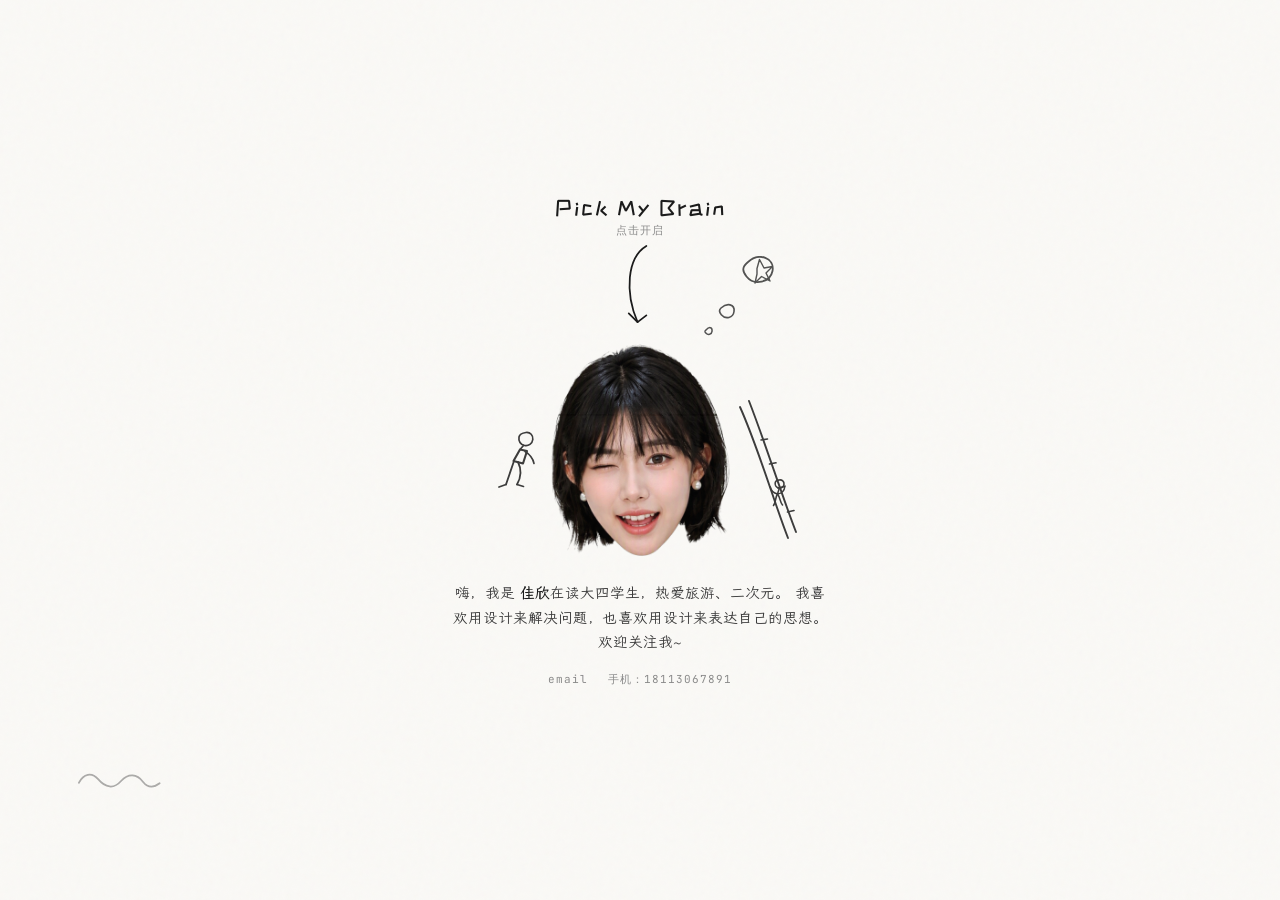
==== commit 3b2080fd: "feat: 更新作品集，补齐三段实习、两个个人项目，同步简历完整信息" ====
--- a/index.html
+++ b/index.html
@@ -1,1752 +1,1750 @@
-<!doctype html>
-<html lang="zh-CN">
-  <head>
-    <meta charset="UTF-8" />
-    <meta name="viewport" content="width=device-width, initial-scale=1.0" />
-    <title>Mia 的个人主页</title>
-    
-    
-    <link
-      href="fonts/local-c24c04de.css"
-      rel="stylesheet"
-    />
-    <link
-      rel="stylesheet"
-      href="fonts/local-511fb728.css"
-    />
-    <style>
-      :root {
-        --bg: #FAF9F6;
-        --ink: #1a1a1a;
-        --soft: #8a8a8a;
-        --pink: #f5e6e8;
-        --purple: #ece8f4;
-        --green: #e5ede3;
-        --yellow: #f8f0da;
-        --ink-soft: #3a3a3a;
-        --ink-light: #6a6a6a;
-        --line: #d5d0c8;
-        --accent: #b8956a;
-        --accent-soft: #d4b5a0;
-      }
-      * {
-        margin: 0;
-        padding: 0;
-        box-sizing: border-box;
-      }
-      html,
-      body {
-        height: 100%;
-        overflow: hidden;
-      }
-      body {
-        background: var(--bg);
-        color: var(--ink);
-        font-family: "LXGW WenKai", "ZCOOL XiaoWei", "PingFang SC", system-ui, sans-serif;
-      }
-
-      /* 纸张纹理：全局淡淡噪点 */
-      body::after {
-        content: "";
-        position: fixed;
-        inset: 0;
-        z-index: 9999;
-        pointer-events: none;
-        opacity: 0.025;
-        background-image: url("data:image/svg+xml,%3Csvg viewBox='0 0 200 200' xmlns='http://www.w3.org/2000/svg'%3E%3Cfilter id='n'%3E%3CfeTurbulence type='fractalNoise' baseFrequency='0.75' numOctaves='4' stitchTiles='stitch'/%3E%3C/filter%3E%3Crect width='100%25' height='100%25' filter='url(%23n)'/%3E%3C/svg%3E");
-      }
-
-      /* ==== 可复用工具类：图片占位（淡米黄圆角矩形 + 手绘边框）==== */
-      .ph-placeholder {
-        position: relative;
-        background: #f5ecd7;
-        border: 1.8px solid var(--line);
-        border-radius: 14px 18px 16px 20px / 18px 14px 20px 16px;
-        display: flex;
-        align-items: center;
-        justify-content: center;
-        color: var(--ink-light);
-        font-family: "ZCOOL KuaiLe", "ZCOOL XiaoWei", cursive;
-        font-size: 13px;
-        letter-spacing: 2px;
-        overflow: hidden;
-      }
-      .ph-placeholder::before {
-        content: "";
-        position: absolute;
-        inset: 4px;
-        border: 1px dashed rgba(0, 0, 0, 0.08);
-        border-radius: 10px;
-        pointer-events: none;
-      }
-      .ph-placeholder-label {
-        font-family: "ZCOOL KuaiLe", "ZCOOL XiaoWei", cursive;
-        font-size: 12px;
-        color: var(--ink-light);
-        letter-spacing: 1px;
-        margin-top: 6px;
-      }
-
-      /* ==== 手绘波浪线 / 虚线工具类 ==== */
-      .svg-wavy {
-        stroke: var(--ink);
-        stroke-linecap: round;
-        fill: none;
-      }
-
-      /* ---- 手绘涂鸦背景层（喜茶风）---- */
-      #doodle-scene {
-        position: fixed;
-        inset: 0;
-        z-index: 1;
-        pointer-events: none;
-        overflow: hidden;
-      }
-      #doodle-scene .dood {
-        position: absolute;
-        color: var(--ink);
-        opacity: 0;
-        animation: doodFade 0.9s ease forwards;
-      }
-      #doodle-scene .dood svg {
-        display: block;
-      }
-      @keyframes doodFade {
-        to {
-          opacity: var(--op, 0.85);
-        }
-      }
-      /* 面板打开 / 头像展开时淡化涂鸦，避免与弹层、神经元气泡抢视线 */
-      body.panel-open #doodle-scene,
-      body.open #doodle-scene {
-        opacity: 0.15;
-        transition: opacity 0.35s ease;
-      }
-
-      /* ---- the head ---- */
-      #head {
-        position: absolute;
-        left: 50%;
-        top: 50%;
-        transform: translate(-50%, -50%);
-        z-index: 4;
-        text-align: center;
-        cursor: pointer;
-      }
-      #head .skull {
-        position: relative;
-        width: 212px;
-        height: 212px;
-        margin: 0 auto;
-        transition: transform 0.9s cubic-bezier(0.2, 0.85, 0.25, 1);
-        z-index: 3;
-      }
-      #head .layer {
-        position: absolute;
-        inset: 0;
-        width: 100%;
-        height: 100%;
-        object-fit: contain;
-        display: block;
-        -webkit-user-drag: none;
-        user-select: none;
-        pointer-events: none;
-      }
-      #head .base {
-        z-index: 1;
-      }
-      #head .lid {
-        z-index: 2;
-        transform-origin: 80% 34.5%; /* hinge: the corner on the head's edge */
-        transition: transform 1s cubic-bezier(0.55, 0, 0.2, 1);
-      }
-      body.open #head .lid {
-        transform: rotate(125deg);
-      } /* swing open about that fixed edge, clockwise */
-      #head .hint {
-        position: absolute;
-        bottom: calc(100% + 14px);
-        left: 50%;
-        transform: translateX(-50%);
-        z-index: 5;
-        display: flex;
-        flex-direction: column;
-        align-items: center;
-        text-align: center;
-        color: var(--ink);
-        transition: opacity 0.5s;
-        white-space: nowrap;
-        pointer-events: none;
-      }
-      body.open #head .hint {
-        opacity: 0;
-      }
-      #head .hint .hbig {
-        font-family: "ZCOOL KuaiLe", "ZCOOL XiaoWei", cursive;
-        font-weight: 400;
-        font-size: 22px;
-        letter-spacing: 2px;
-      }
-      #head .hint .hsub {
-        font-family: "Hanken Grotesk", system-ui, sans-serif;
-        font-weight: 400;
-        font-size: 11px;
-        color: var(--soft);
-        letter-spacing: 1px;
-        margin-top: 4px;
-      }
-      #head .hint .harrow {
-        width: 48px;
-        height: 88px;
-        color: var(--ink);
-        margin-top: 4px;
-      }
-      #head .meta {
-        position: absolute;
-        top: calc(100% + 26px);
-        left: 50%;
-        transform: translateX(-50%);
-        width: min(380px, 92vw);
-        transition: opacity 0.5s;
-      }
-      body.open #head .meta {
-        opacity: 0;
-        pointer-events: none;
-      }
-      #head .meta .bio {
-        font-family: "LXGW WenKai", "ZCOOL XiaoWei", "PingFang SC", sans-serif;
-        font-size: 14.5px;
-        color: var(--ink-soft);
-        max-width: 380px;
-        margin: 0 auto;
-        line-height: 1.7;
-      }
-      #head .meta .bio b {
-        font-weight: 600;
-        color: var(--ink);
-      }
-      #head .meta .links {
-        display: flex;
-        gap: 20px;
-        justify-content: center;
-        margin-top: 16px;
-      }
-      #head .meta .links a {
-        font-family: "JetBrains Mono", monospace;
-        font-size: 11px;
-        letter-spacing: 1px;
-        color: var(--soft);
-        text-decoration: none;
-        position: relative;
-        pointer-events: auto;
-      }
-      #head .meta .links a:hover {
-        color: var(--ink);
-      }
-      #head .meta .links a::after {
-        content: "";
-        position: absolute;
-        left: 0;
-        right: 0;
-        bottom: -3px;
-        height: 1px;
-        background: var(--ink);
-        transform: scaleX(0);
-        transform-origin: left;
-        transition: transform 0.25s;
-      }
-      #head .meta .links a:hover::after {
-        transform: scaleX(1);
-      }
-
-      /* ---- synapses: the neuron-tentacle nav reveal ---- */
-      #head .synapses {
-        position: absolute;
-        inset: 0;
-        z-index: 1;
-        pointer-events: none;
-      }
-      #head .labels {
-        position: absolute;
-        inset: 0;
-        z-index: 5;
-        pointer-events: none;
-      }
-      #head .branch,
-      #head .label-branch {
-        position: absolute;
-        inset: 0;
-        transform-origin: 50% 50%;
-      }
-      #head .synapse-svg {
-        position: absolute;
-        left: 50%;
-        top: 50%;
-        width: 600px;
-        height: 600px;
-        transform: translate(-50%, -50%);
-        overflow: visible;
-      }
-      #head .synapse-line {
-        fill: none;
-        stroke: #c8c4bc;
-        stroke-width: 1.3;
-        stroke-linecap: round;
-        opacity: 0;
-        transition: opacity 0.2s;
-      }
-      body.open #head .synapse-line {
-        opacity: 0.75;
-      }
-      #head .synapse-pulse {
-        fill: var(--accent);
-        opacity: 0;
-      }
-
-      /* ---- 标签卡片气泡造型 ---- */
-      #head .synapse-label {
-        position: absolute;
-        left: 50%;
-        top: 50%;
-        transform: translate(calc(-50% + var(--x)), calc(-50% + var(--y)))
-          scale(0.7);
-        opacity: 0;
-
-        display: flex;
-        flex-direction: column;
-        align-items: flex-start;
-        padding: 16px 22px;
-        border-radius: var(--radius, 40% 60% 70% 30% / 40% 50% 60% 50%);
-        background: var(--card-bg, #f4f3ff);
-        text-decoration: none;
-        white-space: nowrap;
-        pointer-events: none;
-        transition:
-          opacity 0.3s ease,
-          transform 0.5s cubic-bezier(0.2, 0.8, 0.25, 1.25);
-        box-shadow: 0 6px 24px rgba(0, 0, 0, 0.03);
-      }
-
-      body.open #head .synapse-label {
-        opacity: 1;
-        transform: translate(calc(-50% + var(--x)), calc(-50% + var(--y)))
-          scale(1);
-        pointer-events: auto;
-      }
-
-      #head .synapse-label .title-row {
-        display: flex;
-        align-items: center;
-        gap: 6px;
-        font-family: "ZCOOL KuaiLe", "ZCOOL XiaoWei", cursive;
-        font-weight: 400;
-        font-size: 20px;
-        color: var(--ink);
-      }
-
-      #head .synapse-label .spark {
-        font-style: normal;
-        font-size: 13px;
-        color: var(--accent);
-        display: inline-block;
-        animation: twinkle 2.4s ease-in-out infinite;
-      }
-
-      @keyframes twinkle {
-        0%,
-        100% {
-          opacity: 0.3;
-          transform: translateY(-1px) scale(0.8) rotate(0deg);
-        }
-        50% {
-          opacity: 1;
-          transform: translateY(-1px) scale(1.15) rotate(18deg);
-        }
-      }
-
-      #head .synapse-label .zh-title {
-        font-family: "ZCOOL KuaiLe", "ZCOOL XiaoWei", cursive;
-        font-weight: 400;
-        font-size: 13px;
-        color: var(--ink);
-        margin-top: 3px;
-      }
-
-      #head .synapse-label .sub-desc {
-        font-family: "ZCOOL XiaoWei", "LXGW WenKai", "PingFang SC", sans-serif;
-        font-size: 10px;
-        line-height: 1.35;
-        color: #72727a;
-        margin-top: 5px;
-        text-align: left;
-      }
-
-      /* 气泡背景色与不规则边缘造型差异（莫兰迪色系） */
-      #label-branch-0 .synapse-label {
-        --card-bg: #f3e4e6;
-        --radius: 50% 50% 40% 60% / 40% 60% 50% 50%;
-      }
-      #label-branch-1 .synapse-label {
-        --card-bg: #e9e4f0;
-        --radius: 60% 40% 50% 50% / 50% 60% 40% 60%;
-      }
-      #label-branch-2 .synapse-label {
-        --card-bg: #f5ecd4;
-        --radius: 40% 60% 50% 50% / 60% 40% 60% 40%;
-      }
-      #label-branch-3 .synapse-label {
-        --card-bg: #e5eaf0;
-        --radius: 50% 50% 60% 40% / 40% 50% 50% 60%;
-      }
-      #label-branch-4 .synapse-label {
-        --card-bg: #dfe8de;
-        --radius: 60% 40% 40% 60% / 50% 50% 60% 40%;
-      }
-
-      /* 装饰性手绘曲线 */
-      .doodle {
-        position: absolute;
-        pointer-events: none;
-        opacity: 0;
-        transition: opacity 0.5s ease 0.3s;
-      }
-      body.open .doodle {
-        opacity: 0.85;
-      }
-
-      /* 点缀星号 */
-      .deco-star {
-        position: absolute;
-        color: var(--accent);
-        font-size: 18px;
-        pointer-events: none;
-        opacity: 0;
-        transition: opacity 0.5s ease 0.3s;
-      }
-      body.open .deco-star {
-        opacity: 0.6;
-      }
-
-      #head .synapse-label .ch {
-        display: inline-block;
-        opacity: 0;
-        transform: translateY(7px) rotate(-8deg);
-        transition:
-          opacity 0.35s ease,
-          transform 0.4s cubic-bezier(0.2, 0.8, 0.25, 1.3);
-        transition-delay: var(--cd, 0ms);
-      }
-      body.open #head .synapse-label .ch {
-        opacity: 1;
-        transform: translateY(0) rotate(0deg);
-      }
-
-      @keyframes chBounce {
-        0% {
-          transform: translateY(0);
-        }
-        35% {
-          transform: translateY(-5px) rotate(-4deg);
-        }
-        65% {
-          transform: translateY(1px) rotate(3deg);
-        }
-        100% {
-          transform: translateY(0) rotate(0deg);
-        }
-      }
-      #head .synapse-label:hover .ch:nth-child(1) {
-        animation: chBounce 0.5s ease 0ms;
-      }
-      #head .synapse-label:hover .ch:nth-child(2) {
-        animation: chBounce 0.5s ease 35ms;
-      }
-      #head .synapse-label:hover .ch:nth-child(3) {
-        animation: chBounce 0.5s ease 70ms;
-      }
-      #head .synapse-label:hover .ch:nth-child(4) {
-        animation: chBounce 0.5s ease 105ms;
-      }
-      #head .synapse-label:hover .ch:nth-child(5) {
-        animation: chBounce 0.5s ease 140ms;
-      }
-      #head .synapse-label:hover .ch:nth-child(6) {
-        animation: chBounce 0.5s ease 175ms;
-      }
-      #head .synapse-label:hover .ch:nth-child(7) {
-        animation: chBounce 0.5s ease 210ms;
-      }
-      #head .synapse-label:hover .ch:nth-child(8) {
-        animation: chBounce 0.5s ease 245ms;
-      }
-      #head .synapse-label:hover .ch:nth-child(9) {
-        animation: chBounce 0.5s ease 280ms;
-      }
-      #head .synapse-label:hover .ch:nth-child(10) {
-        animation: chBounce 0.5s ease 315ms;
-      }
-
-      @keyframes sway0 {
-        0%,
-        100% {
-          transform: rotate(-1.6deg);
-        }
-        50% {
-          transform: rotate(1.3deg);
-        }
-      }
-      @keyframes sway1 {
-        0%,
-        100% {
-          transform: rotate(1.4deg);
-        }
-        50% {
-          transform: rotate(-1.7deg);
-        }
-      }
-      @keyframes sway2 {
-        0%,
-        100% {
-          transform: rotate(-1.2deg);
-        }
-        50% {
-          transform: rotate(1.8deg);
-        }
-      }
-      @keyframes sway3 {
-        0%,
-        100% {
-          transform: rotate(1.7deg);
-        }
-        50% {
-          transform: rotate(-1.1deg);
-        }
-      }
-      @keyframes sway4 {
-        0%,
-        100% {
-          transform: rotate(-1.9deg);
-        }
-        50% {
-          transform: rotate(1.2deg);
-        }
-      }
-      body.open #branch-0,
-      body.open #label-branch-0 {
-        animation: sway0 5.2s ease-in-out infinite;
-      }
-      body.open #branch-1,
-      body.open #label-branch-1 {
-        animation: sway1 6.4s ease-in-out 0.15s infinite;
-      }
-      body.open #branch-2,
-      body.open #label-branch-2 {
-        animation: sway2 5.8s ease-in-out 0.3s infinite;
-      }
-      body.open #branch-3,
-      body.open #label-branch-3 {
-        animation: sway3 6.9s ease-in-out 0.1s infinite;
-      }
-      body.open #branch-4,
-      body.open #label-branch-4 {
-        animation: sway4 6.1s ease-in-out 0.25s infinite;
-      }
-
-      footer {
-        position: fixed;
-        bottom: 22px;
-        left: 36px;
-        z-index: 5;
-        font-family:
-          system-ui,
-          -apple-system,
-          sans-serif;
-        font-size: 11px;
-        color: var(--soft);
-        letter-spacing: 1px;
-        opacity: 1;
-        transition: opacity 0.8s;
-      }
-      body.open footer {
-        opacity: 0;
-      }
-
-      /* ---- mobile ---- */
-      @media (max-width: 640px) {
-        #head .skull {
-          width: 150px;
-          height: 150px;
-        }
-        #head .meta .bio {
-          font-size: 13.5px;
-        }
-        #head .hint .hbig {
-          font-size: 17px;
-        }
-        #head .synapse-label {
-          padding: 12px 16px;
-        }
-        #head .synapse-label .title-row {
-          font-size: 16px;
-        }
-        #head .branch {
-          transform: scale(0.72);
-        }
-      }
-
-      /* ==== 简历内容弹层 panel ==== */
-      #panel-overlay {
-        position: fixed;
-        inset: 0;
-        z-index: 9999;
-        display: flex;
-        align-items: center;
-        justify-content: center;
-        background: rgba(250, 249, 246, 0.85);
-        backdrop-filter: blur(4px);
-        -webkit-backdrop-filter: blur(4px);
-        opacity: 0;
-        pointer-events: none;
-        transition: opacity 0.32s ease;
-      }
-      #panel-overlay.show {
-        opacity: 1;
-        pointer-events: auto;
-      }
-      .info-panel {
-        position: relative;
-        width: min(560px, 90vw);
-        max-height: 82vh;
-        overflow-y: auto;
-        background: var(--pbg, #fff);
-        border-radius: 20px 24px 22px 26px / 24px 20px 26px 22px;
-        padding: 40px 44px 44px;
-        box-shadow:
-          0 20px 50px rgba(60, 50, 40, 0.15),
-          0 1px 0 rgba(255, 255, 255, 0.8) inset;
-        transform: translateY(18px) scale(0.97);
-        opacity: 0;
-        transition:
-          transform 0.36s cubic-bezier(0.16, 0.84, 0.3, 1),
-          opacity 0.36s ease;
-        display: none;
-        font-family: "LXGW WenKai", "ZCOOL XiaoWei", "PingFang SC", sans-serif;
-      }
-      #panel-overlay.show .info-panel.active {
-        display: block;
-        transform: translateY(0) scale(1);
-        opacity: 1;
-      }
-      .info-panel .p-close {
-        position: absolute;
-        top: 16px;
-        right: 20px;
-        width: 30px;
-        height: 30px;
-        border-radius: 50%;
-        border: none;
-        background: rgba(0, 0, 0, 0.06);
-        color: var(--ink-light);
-        font-size: 17px;
-        line-height: 30px;
-        cursor: pointer;
-        transition: background 0.2s;
-      }
-      .info-panel .p-close:hover {
-        background: rgba(0, 0, 0, 0.12);
-      }
-      .info-panel .p-eyebrow {
-        font-family: "Caveat", cursive;
-        font-style: italic;
-        font-weight: 700;
-        letter-spacing: 1px;
-        font-size: 15px;
-        color: var(--accent);
-      }
-      .info-panel .p-title {
-        font-family: "ZCOOL KuaiLe", "ZCOOL XiaoWei", cursive;
-        font-weight: 400;
-        font-size: 36px;
-        letter-spacing: 3px;
-        color: var(--ink);
-        margin: 2px 0 18px;
-      }
-      .info-panel .p-title .spark {
-        color: var(--accent);
-        margin-right: 6px;
-      }
-      .info-panel .p-lead {
-        font-size: 15px;
-        line-height: 1.8;
-        color: var(--ink-soft);
-        margin-bottom: 16px;
-      }
-      .info-panel .tag-row {
-        display: flex;
-        flex-wrap: wrap;
-        gap: 8px;
-        margin: 6px 0 8px;
-      }
-      .info-panel .tag {
-        font-size: 12.5px;
-        padding: 5px 12px;
-        border-radius: 999px;
-        background: rgba(184, 149, 106, 0.12);
-        color: var(--accent);
-        font-weight: 500;
-        border: 1px solid rgba(184, 149, 106, 0.25);
-      }
-      .info-panel .proj {
-        border-top: 1px solid rgba(0, 0, 0, 0.07);
-        padding: 16px 0 4px;
-      }
-      .info-panel .proj:first-of-type {
-        border-top: none;
-      }
-      .info-panel .proj h4 {
-        font-size: 15.5px;
-        font-weight: 700;
-        color: #23232b;
-        margin: 0 0 3px;
-      }
-      .info-panel .proj .role {
-        font-size: 12px;
-        color: #9a8ad0;
-        font-weight: 600;
-        margin-bottom: 6px;
-      }
-      .info-panel .proj p {
-        font-size: 13.5px;
-        line-height: 1.65;
-        color: #55555f;
-        margin: 0 0 6px;
-      }
-      .info-panel .contact-line {
-        display: flex;
-        align-items: center;
-        gap: 10px;
-        font-size: 15px;
-        color: var(--ink-soft);
-        margin: 10px 0;
-        text-decoration: none;
-      }
-      .info-panel .contact-line .ci {
-        width: 34px;
-        height: 34px;
-        border-radius: 50%;
-        display: inline-flex;
-        align-items: center;
-        justify-content: center;
-        background: rgba(184, 149, 106, 0.12);
-        font-size: 16px;
-      }
-      .info-panel .contact-line b {
-        color: var(--ink);
-        font-weight: 500;
-      }
-      a.info-panel .contact-line:hover b,
-      .info-panel a.contact-line:hover b {
-        color: var(--accent);
-      }
-      .info-panel .soon {
-        text-align: center;
-        padding: 30px 10px 14px;
-      }
-      .info-panel .soon .big {
-        font-size: 40px;
-        margin-bottom: 10px;
-      }
-      .info-panel .soon .soon-title {
-        font-family: "ZCOOL KuaiLe", "ZCOOL XiaoWei", cursive;
-        font-weight: 400;
-        font-size: 22px;
-        letter-spacing: 3px;
-        color: var(--ink);
-        margin-bottom: 6px;
-      }
-      .info-panel .soon .soon-sub {
-        font-size: 13.5px;
-        color: var(--ink-light);
-        line-height: 1.7;
-      }
-
-      /* ==== 莫兰迪风：关于我 + 项目作品 专属尺寸/颜色覆盖 ====*/
-      .info-panel[data-key="about"] .p-title,
-      .info-panel[data-key="projects"] .p-title {
-        font-size: 42px;
-        letter-spacing: 4px;
-      }
-      .wob-char {
-        display: inline-block;
-        will-change: transform;
-      }
-      .info-panel[data-key="about"] .p-lead,
-      .info-panel[data-key="projects"] .proj p {
-        color: var(--ink-soft);
-        line-height: 1.9;
-      }
-      /* 不规则标签：大小/旋转角度错落 */
-      .info-panel[data-key="about"] .tag-row {
-        gap: 10px 12px;
-        align-items: center;
-      }
-      .info-panel[data-key="about"] .tag {
-        border-radius: 5px;
-        border: 1.4px solid rgba(184, 149, 106, 0.35);
-        background: rgba(184, 149, 106, 0.07);
-      }
-      .info-panel[data-key="about"] .tag:nth-child(1) { transform: rotate(-2.5deg) translateY(1px); }
-      .info-panel[data-key="about"] .tag:nth-child(2) { transform: rotate(1.8deg) translateY(-2px); font-size: 13.5px; }
-      .info-panel[data-key="about"] .tag:nth-child(3) { transform: rotate(-1deg) translateY(2px); }
-      .info-panel[data-key="about"] .tag:nth-child(4) { transform: rotate(2.2deg) translateY(-1px); font-size: 12px; }
-      .info-panel[data-key="about"] .tag:nth-child(5) { transform: rotate(-2deg) translateY(1.5px); }
-      .info-panel[data-key="about"] .tag:nth-child(6) { transform: rotate(1.4deg) translateY(-2px); font-size: 13px; }
-      .info-panel[data-key="about"] .tag:nth-child(7) { transform: rotate(-1.6deg); }
-      /* 手绘装饰 */
-      .about-doodle-figure {
-        display: block;
-        margin: 10px 0 4px auto;
-        opacity: 0.85;
-      }
-      /* 底部手写英文落款 */
-      .info-panel[data-key="about"] .signature {
-        font-family: "Caveat", cursive;
-        font-size: 21px;
-        font-style: italic;
-        color: var(--accent);
-        margin-top: 16px;
-        transform: rotate(-1deg);
-      }
-
-      /* ==== 项目作品：拼贴画风格 ====*/
-      .info-panel[data-key="projects"] {
-        background: var(--purple);
-      }
-      .info-panel[data-key="projects"] .p-title {
-        margin-bottom: 8px;
-      }
-      /* 手绘波浪连接线（替代原虚线） */
-      .info-panel[data-key="projects"] .collage-line {
-        position: relative;
-        height: 28px;
-        margin: 4px 0 24px;
-      }
-      .info-panel[data-key="projects"] .collage-line svg {
-        width: 100%;
-        height: 100%;
-      }
-      /* 拼贴卡片基础 */
-      .info-panel[data-key="projects"] .proj {
-        position: relative;
-        background: #fffdf8;
-        border: 1.5px solid var(--line);
-        border-radius: 18px 22px 16px 20px / 20px 16px 22px 18px;
-        padding: 26px 24px 22px;
-        margin: 0 6px 40px;
-        box-shadow:
-          0 2px 0 rgba(255, 255, 255, 0.8) inset,
-          0 6px 18px -8px rgba(80, 60, 40, 0.18);
-        transition: transform 0.45s cubic-bezier(0.2, 0.8, 0.25, 1),
-          box-shadow 0.4s ease;
-        overflow: visible;
-      }
-      /* 卡片顶部纸胶带（两条不规则） */
-      .info-panel[data-key="projects"] .proj::before {
-        content: "";
-        position: absolute;
-        top: -14px;
-        left: 18px;
-        width: 60px;
-        height: 20px;
-        background: linear-gradient(
-          135deg,
-          rgba(245, 230, 232, 0.9) 0%,
-          rgba(245, 230, 232, 0.55) 50%,
-          rgba(245, 230, 232, 0.3) 100%
-        );
-        border-radius: 3px;
-        transform: rotate(-7deg);
-        box-shadow: 0 1px 3px rgba(0, 0, 0, 0.06);
-      }
-      .info-panel[data-key="projects"] .proj::after {
-        content: "";
-        position: absolute;
-        top: -12px;
-        right: 20px;
-        width: 52px;
-        height: 18px;
-        background: linear-gradient(
-          120deg,
-          rgba(233, 228, 240, 0.85) 0%,
-          rgba(233, 228, 240, 0.5) 50%,
-          rgba(233, 228, 240, 0.25) 100%
-        );
-        border-radius: 3px;
-        transform: rotate(6deg);
-        box-shadow: 0 1px 3px rgba(0, 0, 0, 0.06);
-      }
-      /* 卡片倾斜（拼贴感） */
-      .info-panel[data-key="projects"] .proj:nth-of-type(1) { transform: rotate(-1.2deg); }
-      .info-panel[data-key="projects"] .proj:nth-of-type(2) { transform: rotate(0.8deg); }
-      .info-panel[data-key="projects"] .proj:nth-of-type(3) { transform: rotate(-0.6deg); }
-      /* hover 摆正 + 放大 */
-      .info-panel[data-key="projects"] .proj:hover {
-        transform: rotate(0deg) scale(1.03);
-        box-shadow:
-          0 2px 0 rgba(255, 255, 255, 0.9) inset,
-          0 12px 28px -8px rgba(80, 60, 40, 0.22);
-        z-index: 5;
-      }
-      /* 卡片标题：手写体 */
-      .info-panel[data-key="projects"] .proj h4 {
-        font-family: "ZCOOL KuaiLe", "ZCOOL XiaoWei", cursive;
-        font-weight: 400;
-        font-size: 22px;
-        letter-spacing: 2px;
-        color: var(--ink);
-        margin: 0 0 6px;
-      }
-      .info-panel[data-key="projects"] .proj h4 .latin-mix {
-        font-family: "Caveat", cursive;
-        font-size: 0.85em;
-        font-weight: 700;
-        color: var(--accent);
-      }
-      /* 角色行：手写斜体 */
-      .info-panel[data-key="projects"] .proj .role {
-        font-family: "Caveat", cursive;
-        font-size: 17px;
-        color: var(--accent);
-        font-weight: 700;
-        margin-bottom: 10px;
-      }
-      /* 卡片正文 */
-      .info-panel[data-key="projects"] .proj p {
-        font-family: "LXGW WenKai", "ZCOOL XiaoWei", "PingFang SC", sans-serif;
-        font-size: 14px;
-        line-height: 1.9;
-        color: var(--ink-soft);
-        margin: 0 0 8px;
-      }
-      /* 卡片右侧装饰小元素 */
-      .info-panel[data-key="projects"] .proj .deco-dot {
-        position: absolute;
-        width: 8px;
-        height: 8px;
-        border-radius: 50%;
-        opacity: 0.4;
-      }
-      .info-panel[data-key="projects"] .proj .deco-dot.d1 { background: var(--accent); top: 14px; right: 14px; }
-      .info-panel[data-key="projects"] .proj .deco-dot.d2 { background: var(--line); top: 22px; right: 26px; }
-      /* 图片占位在卡片中的布局 */
-      .info-panel[data-key="projects"] .proj .ph-wrap {
-        float: right;
-        margin: 4px 0 8px 14px;
-      }
-      .info-panel[data-key="projects"] .proj .ph-wrap .ph-placeholder {
-        width: 110px;
-        height: 80px;
-      }
-      .info-panel[data-key="projects"] .proj .ph-wrap .ph-placeholder-label {
-        text-align: center;
-      }
-      /* 卡片底部手写标签（技术栈） */
-      .info-panel[data-key="projects"] .proj .tech-tags {
-        margin-top: 14px;
-        display: flex;
-        flex-wrap: wrap;
-        gap: 6px;
-      }
-      .info-panel[data-key="projects"] .proj .tech-tags span {
-        font-family: "Caveat", cursive;
-        font-size: 14px;
-        color: var(--accent);
-        padding: 2px 10px;
-        background: rgba(184, 149, 106, 0.08);
-        border-radius: 12px;
-        transform: rotate(-1deg);
-      }
-      .info-panel[data-key="projects"] .proj .tech-tags span:nth-child(2) { transform: rotate(1.5deg); }
-      .info-panel[data-key="projects"] .proj .tech-tags span:nth-child(3) { transform: rotate(-0.8deg); }
-
-      /* ==== 通用图片占位样式（方便后续替换真实图片）==== */
-      .ph-placeholder {
-        position: relative;
-        background: #f5ecd7;
-        border: 1.8px solid var(--line);
-        border-radius: 14px 18px 16px 20px / 18px 14px 20px 16px;
-        display: flex;
-        align-items: center;
-        justify-content: center;
-        color: var(--ink-light);
-        font-family: "ZCOOL KuaiLe", "ZCOOL XiaoWei", cursive;
-        font-size: 13px;
-        letter-spacing: 2px;
-        overflow: hidden;
-        transition: transform 0.35s ease;
-      }
-      .ph-placeholder::before {
-        content: "";
-        position: absolute;
-        inset: 4px;
-        border: 1px dashed rgba(0, 0, 0, 0.1);
-        border-radius: 10px 14px 12px 16px / 14px 10px 16px 12px;
-        pointer-events: none;
-      }
-      .ph-placeholder-label {
-        font-family: "Caveat", cursive;
-        font-size: 14px;
-        color: var(--ink-light);
-        margin-top: 4px;
-        letter-spacing: 0.5px;
-      }
-      .ph-placeholder img {
-        position: absolute;
-        inset: 0;
-        width: 100%;
-        height: 100%;
-        object-fit: cover;
-        border-radius: inherit;
-        z-index: 1;
-      }
-
-      /* ==== 呼吸动画（全局）==== */
-      @keyframes breathe {
-        0%, 100% { transform: translateY(0) scale(1); }
-        50% { transform: translateY(-2px) scale(1.005); }
-      }
-    </style>
-  </head>
-  <body>
-    <!-- ==== 手绘涂鸦装饰层（喜茶风 · 细黑线）==== -->
-    <div id="doodle-scene" aria-hidden="true">
-      <!-- 右侧：梯子搬在头像右侧，小人正往上爬（呼应页面真实交互：点击头像可以“掉盖”） -->
-      <!-- 右侧：梯子搬在头像右侧，小人正往上爬（呼应页面真实交互：点击头像可以“掉盖”） -->
-      <div class="dood" style="left: calc(50% + 92px); top: calc(50% - 58px); --op: 0.85; animation-delay: 0.15s">
-        <svg width="66" height="150" viewBox="0 0 66 150" fill="none" stroke="currentColor" stroke-linecap="round" stroke-linejoin="round">
-          <!-- 梯子两根斜杆（靠头像一侧，基部在右下方落地） -->
-          <path d="M56,146 C42,110 26,55 8,15" stroke-width="1.9" />
-          <path d="M64,140 C50,104 33,50 17,9" stroke-width="1.9" />
-          <!-- 梯横档 -->
-          <path d="M55.5,120 L62,118.5 M46,96 L52.5,94.5 M37.5,72 L44,70.8 M29,48 L35.5,47" stroke-width="1.6" />
-          <!-- 爬梯子的小人：空心圆头+短躯干+弯臂抄档+屈腿 -->
-          <path d="M47,88 C50,87.3 52.3,89.5 52,92.3 C51.7,95 49,96.6 46.5,96 C44,95.3 42.7,92.8 43.3,90.3 C43.8,88.3 45.3,88.3 47,88 Z" stroke-width="1.6" />
-          <path d="M47.3,96.3 L45.5,102" stroke-width="1.5" />
-          <path d="M45.5,102 C41,101 39,98.5 38.3,95" stroke-width="1.5" />
-          <path d="M45.5,102 C50.5,101.5 52.5,98 53,94" stroke-width="1.5" />
-          <path d="M45.5,102 C43,106 44,110 41.5,113.5" stroke-width="1.6" />
-          <path d="M45.5,102 C48.3,105.5 47.8,110 50.5,113" stroke-width="1.6" />
-        </svg>
-      </div>
-
-      <!-- 左侧：弯腰探头往里看的小人（呼应 Pick My Brain —— 好奇地揢头探脑） -->
-      <div class="dood" style="left: calc(50% - 172px); top: calc(50% - 38px); --op: 0.85; animation-delay: 0.35s">
-        <svg width="78" height="92" viewBox="0 0 78 92" fill="none" stroke="currentColor" stroke-linecap="round" stroke-linejoin="round">
-          <!-- 圆头（前倾） -->
-          <path d="M58,20.5 C62.3,20 65.3,23.3 64.8,27.5 C64.3,31.7 60.5,34.3 56.5,33.5 C52.5,32.7 50.3,29 51,25 C51.7,21.5 54.5,21 58,20.5 Z" stroke-width="1.7" />
-          <!-- 短颈 -->
-          <path d="M55.5,33.5 L52,37.5" stroke-width="1.7" />
-          <!-- 梯形身体（前倾倒向头像一侧） -->
-          <path d="M52,37.5 L59,39 L55,51.5 L45.5,49 Z" stroke-width="2.1" />
-          <!-- 伸向头像方向的手臂 -->
-          <path d="M57,39.5 C62,42.5 65,46.5 66,51.5" stroke-width="1.6" />
-          <!-- 后腿（直）带脚尖转折 -->
-          <path d="M46,49 L38,72.5" stroke-width="1.8" />
-          <path d="M38,72.5 L31,75" stroke-width="1.7" />
-          <!-- 前腿（弯）带脚尖转折 -->
-          <path d="M50,50 C54,58 53,65.5 49,72.5" stroke-width="1.8" />
-          <path d="M49,72.5 L55.5,74.5" stroke-width="1.7" />
-        </svg>
-      </div>
-
-      <!-- 右上：从头顶飘出的思考泡泡，最大那个里面加一颗歪斜小星星 -->
-      <div class="dood" style="left: calc(50% + 48px); top: calc(50% - 208px); --op: 0.75; animation-delay: 0.55s">
-        <svg width="92" height="98" viewBox="0 0 92 98" fill="none" stroke="currentColor" stroke-linecap="round" stroke-linejoin="round">
-          <path d="M18,88 C21,84.5 24.5,84.8 24,89.3 C23.6,92.8 20,93.3 17.8,91 C16.3,89.4 16.5,89.7 18,88 Z" stroke-width="1.5" />
-          <path d="M33,66 C39,60.5 47,62 46,69.5 C45.2,76 37.5,77.7 33.3,72.7 C31,70 30.8,68 33,66 Z" stroke-width="1.6" />
-          <path d="M60,20 C71,10 87,16 84.5,29 C82.3,40.5 66,44 58.5,34.5 C54,28.7 54,25 60,20 Z" stroke-width="1.8" />
-          <path d="M69,26.5 L71.5,17.5 L76,26 L84.5,24.5 L78,31 L82,39 L73.5,34.5 L67,41 L69,32 Z" stroke-width="1.4" />
-        </svg>
-      </div>
-
-      <!-- 左下角：保留一条波浪线做氛围（不与头像互动，只提供呼吸感，透明度降低） -->
-      <div class="dood" style="left: 6%; bottom: 12%; --op: 0.35; animation-delay: 0.75s">
-        <svg width="90" height="22" viewBox="-4 0 98 22" fill="none" stroke="currentColor" stroke-linecap="round">
-          <path d="M-2,13 C3,3 12,1 19,9 C27,18.5 36,20 44,11 C52,2.5 61,3 68,12 C74,19.5 80,18 86,13.5" stroke-width="1.9" />
-        </svg>
-      </div>
-    </div>
-
-    <div id="head">
-      <div class="skull">
-        <img
-          class="layer base"
-          id="base"
-          src="./assets/face_1_base.png"
-          alt="mia"
-          draggable="false"
-        />
-        <img
-          class="layer lid"
-          id="lid"
-          src="./assets/face_1_lid.png"
-          alt=""
-          draggable="false"
-        />
-      </div>
-      <div class="hint">
-        <span class="hbig">Pick My Brain</span>
-        <span class="hsub">点击开启</span>
-        <svg class="harrow" viewBox="0 0 48 90" fill="none" aria-hidden="true">
-          <path
-            d="M30,4 C10,16 8,52 21,82"
-            stroke="currentColor"
-            stroke-width="1.8"
-            stroke-linecap="round"
-          />
-          <path
-            d="M21,82 L12,73 M21,82 L30,75"
-            stroke="currentColor"
-            stroke-width="1.8"
-            stroke-linecap="round"
-          />
-        </svg>
-      </div>
-      <div class="meta" id="meta">
-        <p class="bio">
-          嗨，我是
-          <b>佳欣</b>在读大四学生，热爱旅游、二次元。
-          我喜欢用设计来解决问题，也喜欢用设计来表达自己的思想。欢迎关注我~
-        </p>
-        <nav class="links">
-          <a href="#" id="emailLink" data-email="zhou.mia2@gmail.com">email</a>
-          <a href="#" target="_blank" rel="noopener">手机：18113067891</a>
-        </nav>
-      </div>
-
-      <!-- ---- synapse lines ---- -->
-      <div class="synapses" id="synapses">
-        <div class="branch" id="branch-0">
-          <svg class="synapse-svg" viewBox="-300 -300 600 600">
-            <path
-              class="synapse-line"
-              id="line-0"
-              d="M0,0 C-70,-40 -165,-70 -235,-95"
-            />
-            <circle class="synapse-pulse" r="2.5">
-              <animateMotion
-                dur="1.7s"
-                repeatCount="indefinite"
-                begin="indefinite"
-                path="M0,0 C-70,-40 -165,-70 -235,-95"
-              />
-              <animate
-                attributeName="opacity"
-                values="0;1;1;0"
-                keyTimes="0;0.15;0.85;1"
-                dur="1.7s"
-                repeatCount="indefinite"
-                begin="indefinite"
-              />
-            </circle>
-          </svg>
-        </div>
-        <div class="branch" id="branch-1">
-          <svg class="synapse-svg" viewBox="-300 -300 600 600">
-            <path
-              class="synapse-line"
-              id="line-1"
-              d="M0,0 C-10,-90 -15,-180 0,-250"
-            />
-            <circle class="synapse-pulse" r="2.5">
-              <animateMotion
-                dur="1.7s"
-                repeatCount="indefinite"
-                begin="indefinite"
-                path="M0,0 C-10,-90 -15,-180 0,-250"
-              />
-              <animate
-                attributeName="opacity"
-                values="0;1;1;0"
-                keyTimes="0;0.15;0.85;1"
-                dur="1.7s"
-                repeatCount="indefinite"
-                begin="indefinite"
-              />
-            </circle>
-          </svg>
-        </div>
-        <div class="branch" id="branch-2">
-          <svg class="synapse-svg" viewBox="-300 -300 600 600">
-            <path
-              class="synapse-line"
-              id="line-2"
-              d="M0,0 C90,-50 180,-65 245,-70"
-            />
-            <circle class="synapse-pulse" r="2.5">
-              <animateMotion
-                dur="1.7s"
-                repeatCount="indefinite"
-                begin="indefinite"
-                path="M0,0 C90,-50 180,-65 245,-70"
-              />
-              <animate
-                attributeName="opacity"
-                values="0;1;1;0"
-                keyTimes="0;0.15;0.85;1"
-                dur="1.7s"
-                repeatCount="indefinite"
-                begin="indefinite"
-              />
-            </circle>
-          </svg>
-        </div>
-        <div class="branch" id="branch-3">
-          <svg class="synapse-svg" viewBox="-300 -300 600 600">
-            <path
-              class="synapse-line"
-              id="line-3"
-              d="M0,0 C70,60 150,120 200,170"
-            />
-            <circle class="synapse-pulse" r="2.5">
-              <animateMotion
-                dur="1.7s"
-                repeatCount="indefinite"
-                begin="indefinite"
-                path="M0,0 C70,60 150,120 200,170"
-              />
-              <animate
-                attributeName="opacity"
-                values="0;1;1;0"
-                keyTimes="0;0.15;0.85;1"
-                dur="1.7s"
-                repeatCount="indefinite"
-                begin="indefinite"
-              />
-            </circle>
-          </svg>
-        </div>
-        <div class="branch" id="branch-4">
-          <svg class="synapse-svg" viewBox="-300 -300 600 600">
-            <path
-              class="synapse-line"
-              id="line-4"
-              d="M0,0 C-60,70 -140,150 -180,205"
-            />
-            <circle class="synapse-pulse" r="2.5">
-              <animateMotion
-                dur="1.7s"
-                repeatCount="indefinite"
-                begin="indefinite"
-                path="M0,0 C-60,70 -140,150 -180,205"
-              />
-              <animate
-                attributeName="opacity"
-                values="0;1;1;0"
-                keyTimes="0;0.15;0.85;1"
-                dur="1.7s"
-                repeatCount="indefinite"
-                begin="indefinite"
-              />
-            </circle>
-          </svg>
-        </div>
-      </div>
-
-      <!-- ---- labels & cards ---- -->
-      <div class="labels" id="labels">
-        <!-- 0. About -->
-        <div
-          class="label-branch"
-          id="label-branch-0"
-          style="--x: -245px; --y: -80px"
-        >
-          <a href="about.html" class="synapse-label" data-word="about" data-i="0">
-            <div class="title-row"><span class="spark"><img src="assets/icons/spark.svg" alt="" style="width:12px;height:12px;display:block"/></span></div>
-            <div class="zh-title">关于我</div>
-            <div class="sub-desc">
-              Get to know<br />my background<br />and mindset
-            </div>
-          </a>
-          <!-- 粉色卡片左下角手绘线条 -->
-          <svg
-            class="doodle"
-            style="left: -20px; bottom: -20px; width: 32px; height: 32px"
-            viewBox="0 0 40 40"
-            stroke="#f1a1b4"
-            fill="none"
-            stroke-width="2"
-          >
-            <path d="M 10,10 C 20,0 30,20 10,25 C 0,28 20,40 30,30" />
-          </svg>
-        </div>
-
-        <!-- 1. Projects -->
-        <div
-          class="label-branch"
-          id="label-branch-1"
-          style="--x: -10px; --y: -230px"
-        >
-          <a href="projects.html" class="synapse-label" data-word="projects" data-i="1">
-            <div class="title-row"><span class="spark"><img src="assets/icons/spark.svg" alt="" style="width:12px;height:12px;display:block"/></span></div>
-            <div class="zh-title">项目作品</div>
-            <div class="sub-desc">Selected work<br />and case studies</div>
-          </a>
-        </div>
-
-        <!-- 2. Playground -->
-        <div
-          class="label-branch"
-          id="label-branch-2"
-          style="--x: 250px; --y: -60px"
-        >
-          <a href="internship.html" class="synapse-label" data-word="Internship Experience" data-i="2">
-            <div class="title-row"><span class="spark"><img src="assets/icons/spark.svg" alt="" style="width:12px;height:12px;display:block"/></span></div>
-            <div class="zh-title">实习经历</div>
-            <div class="sub-desc">Practical work<br />&amp; professional practice records</div>
-          </a>
-          <!-- 黄色卡片右下角手绘线条 -->
-          <svg
-            class="doodle"
-            style="right: -25px; bottom: -10px; width: 36px; height: 36px"
-            viewBox="0 0 40 40"
-            stroke="#f7c844"
-            fill="none"
-            stroke-width="2"
-          >
-            <path d="M 5,10 C 25,0 35,25 15,25 C 0,25 25,38 35,20" />
-          </svg>
-        </div>
-
-        <!-- 3. Notes -->
-        <div
-          class="label-branch"
-          id="label-branch-3"
-          style="--x: 210px; --y: 190px"
-        >
-          <a href="campus.html" class="synapse-label" data-word="Campus Experience" data-i="3">
-            <div class="title-row"><span class="spark"><img src="assets/icons/spark.svg" alt="" style="width:12px;height:12px;display:block"/></span></div>
-            <div class="zh-title">校园经历</div>
-            <div class="sub-desc">Campus practices, clubs<br />&amp; growth stories</div>
-          </a>
-          <!-- 蓝色卡片右下角手绘线条 -->
-          <svg
-            class="doodle"
-            style="right: -10px; bottom: -20px; width: 36px; height: 36px"
-            viewBox="0 0 40 40"
-            stroke="#5272f2"
-            fill="none"
-            stroke-width="2"
-          >
-            <path d="M 5,5 C 25,0 30,20 15,20 C 0,20 20,35 35,25" />
-          </svg>
-        </div>
-
-        <!-- 4. Contact -->
-        <div
-          class="label-branch"
-          id="label-branch-4"
-          style="--x: -190px; --y: 200px"
-        >
-          <a href="#" class="synapse-label" data-word="contact" data-i="4" data-panel="contact">
-            <div class="title-row"><span class="spark"><img src="assets/icons/spark.svg" alt="" style="width:12px;height:12px;display:block"/></span></div>
-            <div class="zh-title">联系我</div>
-            <div class="sub-desc">Let's connect and<br />create together</div>
-          </a>
-          <!-- 绿色卡片右下角手绘线条 -->
-          <svg
-            class="doodle"
-            style="right: -15px; bottom: -15px; width: 36px; height: 36px"
-            viewBox="0 0 40 40"
-            stroke="#5cb88a"
-            fill="none"
-            stroke-width="2"
-          >
-            <path d="M 5,10 C 25,0 35,25 15,25 C 0,25 25,38 35,20" />
-          </svg>
-        </div>
-
-        <!-- 点缀四角星 -->
-        <div class="deco-star" style="top: -120px; right: -180px">✦</div>
-        <div
-          class="deco-star"
-          style="bottom: -100px; left: -140px; color: #4a63e0"
-        >
-          ✦
-        </div>
-      </div>
-    </div>
-
-    <footer>By： AI 超级个人</footer>
-
-    <!-- ==== 简历内容弹层 ==== -->
-    <div id="panel-overlay">
-      <!-- About -->
-      <div class="info-panel" data-key="about" style="--pbg: #fdeef1">
-        <button class="p-close" aria-label="关闭">✕</button>
-        <div class="p-eyebrow"><img src="assets/icons/spark.svg" alt="" style="width:13px;height:13px;display:inline-block;vertical-align:-2px;margin-right:7px"/> about</div>
-        <div class="p-title">关于我</div>
-        <p class="p-lead">
-          嗨，我是佳欣 在读大四学生，热爱旅游、二次元。 我喜欢用设计来解决问题，也喜欢用设计来表达自己的思想。欢迎关注我~
-        </p>
-        <div class="tag-row">
-          <span class="tag">Vibe Coding</span>
-          <span class="tag">产品运营</span>
-          <span class="tag">需求分析 / PRD</span>
-          <span class="tag">数据分析 · SQL · Python</span>
-          <span class="tag">AI 工具 / 大模型</span>
-          <span class="tag">Figma / Canva</span>
-          <span class="tag">CET-4</span>
-        </div>
-        <svg class="about-doodle-figure" width="54" height="54" viewBox="0 0 54 54" fill="none" stroke="#1a1a1a" stroke-linecap="round" stroke-linejoin="round">
-          <!-- 小人举旗牌（呼应标签“贴上去”的动作） -->
-          <path d="M14,15.5 C17.5,15 20,17.7 19.5,21 C19,24.3 15.7,26.3 12.5,25.5 C9.3,24.7 7.5,21.5 8.3,18.5 C9,16 11.5,16 14,15.5 Z" stroke-width="1.6" />
-          <path d="M13,25.5 L11,32 L15,44 M11,32 L18,33" stroke-width="1.6" />
-          <path d="M15,44 L10,48 M15,44 L20,47.5" stroke-width="1.6" />
-          <path d="M18,33 C22,30.5 25,27 26,22" stroke-width="1.5" />
-          <path d="M26,10 V23" stroke-width="1.6" />
-          <path d="M26,10 L44,13.5 L26,18 Z" stroke-width="1.5" />
-        </svg>
-        <p class="p-lead" style="margin-top: 14px">
-          荣誉：长春大学生文旅创新创意大赛二等奖 · 两次三等奖学金 · 多次单项奖学金。
-        </p>
-        <div class="signature">"still learning, still building."</div>
-      </div>
-
-      <!-- Projects -->
-      <div class="info-panel" data-key="projects" style="--pbg: var(--purple)">
-        <button class="p-close" aria-label="关闭">✕</button>
-        <div class="p-eyebrow"><img src="assets/icons/spark.svg" alt="" style="width:13px;height:13px;display:inline-block;vertical-align:-2px;margin-right:7px"/> projects</div>
-        <div class="p-title">项目作品</div>
-        <!-- 手绘波浪连接线 -->
-        <div class="collage-line" aria-hidden="true">
-          <svg viewBox="0 0 500 28" preserveAspectRatio="none">
-            <path d="M10,14 Q60,4 110,14 T210,14 T310,14 T410,14 T490,14"
-                  fill="none" stroke="var(--ink)" stroke-width="1.2"
-                  stroke-linecap="round" stroke-dasharray="4 5" opacity="0.35"/>
-            <circle cx="10" cy="14" r="3" fill="var(--accent)" opacity="0.5"/>
-            <circle cx="490" cy="14" r="3" fill="var(--accent)" opacity="0.5"/>
-          </svg>
-        </div>
-        <!-- 项目卡片 1 -->
-        <div class="proj">
-          <span class="deco-dot d1"></span>
-          <span class="deco-dot d2"></span>
-          <div class="ph-wrap">
-            <div class="ph-placeholder" role="img" aria-label="图片占位">
-              <span>图片占位</span>
-            </div>
-            <div class="ph-placeholder-label">job-tracker</div>
-          </div>
-          <h4><span class="latin-mix">Job Tracker</span> · AI 求职助手 <span class="latin-mix">Web</span></h4>
-          <div class="role">全栈独立开发 · Vibe Coding + TDD</div>
-          <p>
-            面向秋招「投递信息碎片化、面试准备缺个人化数据」痛点的 AI 求职助手，
-            已云端部署。基于 Next.js + PostgreSQL + Prisma 全栈交付，本人负责
-            产品需求、技术方案决策与 TDD 验收，独立配置腾讯云服务器与登录鉴权。
-          </p>
-          <p>
-            设计 DeepSeek + 智谱 GLM 双模型协作架构，打通「IMAP 邮箱同步 → AI
-            分类 → 求职看板 → JD 匹配诊断 → STAR 面试话术生成 → 复盘洞察」完整闭环。
-          </p>
-          <div class="tech-tags">
-            <span>Next.js</span>
-            <span>PostgreSQL</span>
-            <span>Prisma</span>
-            <span>AI</span>
-          </div>
-        </div>
-        <!-- 项目卡片 2 -->
-        <div class="proj">
-          <span class="deco-dot d1"></span>
-          <span class="deco-dot d2"></span>
-          <div class="ph-wrap">
-            <div class="ph-placeholder" role="img" aria-label="图片占位">
-              <span>图片占位</span>
-            </div>
-            <div class="ph-placeholder-label">emo-diary</div>
-          </div>
-          <h4>情绪日记 · 微信小程序</h4>
-          <div class="role">全流程 Owner · Vibe Coding 独立开发</div>
-          <p>
-            面向大学生情绪管理与轻疏导需求的情绪日记小程序，从需求洞察到上线运营
-            全流程负责。完成用户调研、产品定位与核心功能设计，通过 Vibe Coding
-            独立打通开发、测试与上线全链路，摆脱研发依赖完成 0 到 1 交付。
-          </p>
-          <p>
-            以朋友圈 + 校园社群自然分享冷启动，累计吸引 200+ 精准大学生用户，
-            并基于反馈持续迭代。
-          </p>
-          <div class="tech-tags">
-            <span>小程序</span>
-            <span>Vibe Coding</span>
-            <span>0→1</span>
-          </div>
-        </div>
-        <!-- 项目卡片 3 -->
-        <div class="proj">
-          <span class="deco-dot d1"></span>
-          <span class="deco-dot d2"></span>
-          <div class="ph-wrap">
-            <div class="ph-placeholder" role="img" aria-label="图片占位">
-              <span>图片占位</span>
-            </div>
-            <div class="ph-placeholder-label">tarot-play</div>
-          </div>
-          <h4>塔罗手势交互创新玩法</h4>
-          <div class="role">小红书 AI 旅游社区 · 0→1 设计落地</div>
-          <p>
-            调研旅游用户反馈输出需求分析，独立设计并落地塔罗手势交互创新玩法，
-            联动研发团队排期上线；主导 KOS 宣发策略，功能上线首周 Web 端拉新 3,000+。
-          </p>
-          <div class="tech-tags">
-            <span>产品设计</span>
-            <span>KOS 宣发</span>
-            <span>增长</span>
-          </div>
-        </div>
-      </div>
-
-      <!-- Playground -->
-      <div class="info-panel" data-key="playground" style="--pbg: #fdf7e8">
-        <button class="p-close" aria-label="关闭">✕</button>
-        <div class="p-eyebrow"><img src="assets/icons/spark.svg" alt="" style="width:13px;height:13px;display:inline-block;vertical-align:-2px;margin-right:7px"/> playground</div>
-        <div class="p-title">灵感实验室</div>
-        <div class="soon">
-          <div class="big">✧</div>
-          <div class="soon-title">建设中</div>
-          <div class="soon-sub">
-            这里会放一些正在捣鼓的小实验、创意 Demo 和好玩的东西，<br />敬请期待～
-          </div>
-        </div>
-      </div>
-
-      <!-- Photography -->
-      <div class="info-panel" data-key="photography" style="--pbg: #eef2fb">
-        <button class="p-close" aria-label="关闭">✕</button>
-        <div class="p-eyebrow"><img src="assets/icons/spark.svg" alt="" style="width:13px;height:13px;display:inline-block;vertical-align:-2px;margin-right:7px"/> photography</div>
-        <div class="p-title">摄影作品</div>
-        <div class="soon">
-          <div class="big">📷</div>
-          <div class="soon-title">建设中</div>
-          <div class="soon-sub">
-            这里会陆续分享一些摄影作品和拍摄心得，<br />敬请期待～
-          </div>
-        </div>
-      </div>
-
-      <!-- Contact -->
-      <div class="info-panel" data-key="contact" style="--pbg: #eaf5ee">
-        <button class="p-close" aria-label="关闭">✕</button>
-        <div class="p-eyebrow"><img src="assets/icons/spark.svg" alt="" style="width:13px;height:13px;display:inline-block;vertical-align:-2px;margin-right:7px"/> contact</div>
-        <div class="p-title">联系我</div>
-        <p class="p-lead">很高兴认识你，欢迎随时联系一起交流、共创～</p>
-        <a class="contact-line" href="mailto:464501911@qq.com">
-          <span class="ci"><img src="assets/icons/mail.svg" alt="" style="width:17px;height:17px;display:block"/></span><b>464501911@qq.com</b>
-        </a>
-        <a class="contact-line" href="tel:+8613244039739">
-          <span class="ci"><img src="assets/icons/phone.svg" alt="" style="width:17px;height:17px;display:block"/></span><b>+86 132 4403 9739</b>
-        </a>
-      </div>
-    </div>
-
-    <script>
-      const head = document.getElementById("head");
-      let opened = false;
-
-      // ---- synapse branches: measure each path once, prep for stroke-draw ----
-      const BRANCH_COUNT = 5;
-      const branchPaths = [];
-      const branchLens = [];
-      const branchPulses = [];
-      for (let i = 0; i < BRANCH_COUNT; i++) {
-        const p = document.getElementById(`line-${i}`);
-        const len = p.getTotalLength();
-        p.style.strokeDasharray = String(len);
-        p.style.strokeDashoffset = String(len);
-        branchPaths.push(p);
-        branchLens.push(len);
-        branchPulses.push(
-          document.querySelectorAll(
-            `#branch-${i} .synapse-pulse animateMotion, #branch-${i} .synapse-pulse animate`,
-          ),
-        );
-      }
-
-      // ---- build the letter-cascade for each label ("assembling thoughts") ----
-      document.querySelectorAll(".synapse-label").forEach((a) => {
-        const word = a.dataset.word || "";
-        const branchIndex = parseInt(a.dataset.i, 10) || 0;
-        const wordSpan = document.createElement("span");
-        wordSpan.className = "word";
-        const baseDelay = 650 + branchIndex * 90; // lines up with this branch's line-growth delay
-        [...word].forEach((ch, i) => {
-          const s = document.createElement("span");
-          s.className = "ch";
-          s.style.setProperty("--cd", `${baseDelay + i * 26}ms`);
-          s.textContent = ch === " " ? "\u00A0" : ch;
-          wordSpan.appendChild(s);
-        });
-
-        const titleRow = a.querySelector(".title-row");
-        if (titleRow) {
-          titleRow.appendChild(wordSpan);
-        }
-      });
-
-      // ---- open / collapse the head ----
-      function openHead() {
-        opened = true;
-        document.body.classList.add("open");
-
-        branchPaths.forEach((p, i) => {
-          p.style.transition = `stroke-dashoffset .85s cubic-bezier(.16,.84,.3,1) ${i * 90}ms`;
-          requestAnimationFrame(() =>
-            requestAnimationFrame(() => {
-              p.style.strokeDashoffset = "0";
-            }),
-          );
-        });
-
-        branchPulses.forEach((anims, i) => {
-          setTimeout(
-            () => anims.forEach((a) => a.beginElement && a.beginElement()),
-            950 + i * 90,
-          );
-        });
-      }
-      function collapse() {
-        opened = false;
-        document.body.classList.remove("open");
-
-        branchPaths.forEach((p, i) => {
-          p.style.transition = "none";
-          p.style.strokeDashoffset = String(branchLens[i]);
-        });
-        branchPulses.forEach((anims) =>
-          anims.forEach((a) => {
-            try {
-              a.endElement && a.endElement();
-            } catch (e) {}
-          }),
-        );
-      }
-      head.addEventListener("click", () => (opened ? collapse() : openHead()));
-
-      // 允许点击页面任意空白处收起头像
-      document.addEventListener("click", (e) => {
-        if (!opened) return;
-        if (e.target.closest("#head")) return;
-        collapse();
-      });
-
-      // 阻止社交链接 / 神经元导航项 的点击事件向上冒泡触发头像状态切换
-      document
-        .querySelectorAll("#meta a, .synapse-label")
-        .forEach((a) =>
-          a.addEventListener("click", (e) => e.stopPropagation()),
-        );
-
-      // ==== 气泡点击→弹出对应简历内容面板 ====
-      const panelOverlay = document.getElementById("panel-overlay");
-      const panels = document.querySelectorAll(".info-panel");
-      function openPanel(key) {
-        let matched = false;
-        panels.forEach((p) => {
-          const on = p.dataset.key === key;
-          p.classList.toggle("active", on);
-          if (on) matched = true;
-        });
-        if (!matched) return;
-        panelOverlay.classList.add("show");
-        document.body.classList.add("panel-open");
-      }
-      function closePanel() {
-        panelOverlay.classList.remove("show");
-        document.body.classList.remove("panel-open");
-        panels.forEach((p) => p.classList.remove("active"));
-      }
-      document.querySelectorAll(".synapse-label").forEach((a) => {
-        a.addEventListener("click", (e) => {
-          const key = a.dataset.panel;
-          if (!key) return; // 未配置弹层的气泡：按 href 正常跳转
-          e.preventDefault();
-          openPanel(key);
-        });
-      });
-      // 点面板内部不关闭；点遮罩空白 / 关闭按钮 才关闭
-      panelOverlay.addEventListener("click", (e) => {
-        if (e.target === panelOverlay || e.target.closest(".p-close")) {
-          closePanel();
-        }
-      });
-
-      // ==== 稚拙手写漫散效果：逐字随机旋转/大小/基线偏移，不换字形只扰乱排版 ====
-      function wobbleWrap(el) {
-        function walk(node) {
-          const frag = document.createDocumentFragment();
-          node.childNodes.forEach((child) => {
-            if (child.nodeType === Node.TEXT_NODE) {
-              [...child.textContent].forEach((ch) => {
-                if (ch.trim() === "") {
-                  frag.appendChild(document.createTextNode(ch));
-                  return;
-                }
-                const span = document.createElement("span");
-                span.className = "wob-char";
-                span.textContent = ch;
-                const rot = (Math.random() * 11 - 5.5).toFixed(1);
-                const dy = (Math.random() * 7 - 3.5).toFixed(1);
-                const scale = (0.86 + Math.random() * 0.32).toFixed(2);
-                span.style.transform = `rotate(${rot}deg) translateY(${dy}px) scale(${scale})`;
-                frag.appendChild(span);
-              });
-            } else if (child.nodeType === Node.ELEMENT_NODE) {
-              const clone = child.cloneNode(false);
-              clone.appendChild(walk(child));
-              frag.appendChild(clone);
-            }
-          });
-          return frag;
-        }
-        const rebuilt = walk(el);
-        el.textContent = "";
-        el.appendChild(rebuilt);
-      }
-      document
-        .querySelectorAll(
-          '.info-panel .p-title, .info-panel[data-key="projects"] .proj h4, .info-panel .soon-title',
-        )
-        .forEach(wobbleWrap);
-
-      // ESC 键收起头像 / 关闭面板
-      addEventListener("keydown", (e) => {
-        if (e.key !== "Escape") return;
-        if (panelOverlay.classList.contains("show")) {
-          closePanel();
-        } else if (opened) {
-          collapse();
-        }
-      });
-
-      // ---- stop-motion (5 帧表情图片预加载与循环切换) ----
-      [1, 2, 3, 4, 5].forEach((n) =>
-        ["base", "lid"].forEach((k) => {
-          const im = new Image();
-          im.src = `./assets/face_${n}_${k}.png`;
-        }),
-      );
-      const baseEl = document.getElementById("base"),
-        lidEl = document.getElementById("lid");
-      let fi = 0;
-      setInterval(() => {
-        if (opened) return; // 头部打开时暂停表情切换
-        fi = (fi + 1) % 5;
-        const n = fi + 1;
-        baseEl.src = `./assets/face_${n}_base.png`;
-        lidEl.src = `./assets/face_${n}_lid.png`;
-      }, 900);
-    </script>
-  </body>
-</html>
-
+<!doctype html>
+<html lang="zh-CN">
+  <head>
+    <meta charset="UTF-8" />
+    <meta name="viewport" content="width=device-width, initial-scale=1.0" />
+    <title>王佳欣的个人主页</title>
+    
+    
+    <link
+      href="fonts/local-c24c04de.css"
+      rel="stylesheet"
+    />
+    <link
+      rel="stylesheet"
+      href="fonts/local-511fb728.css"
+    />
+    <style>
+      :root {
+        --bg: #FAF9F6;
+        --ink: #1a1a1a;
+        --soft: #8a8a8a;
+        --pink: #f5e6e8;
+        --purple: #ece8f4;
+        --green: #e5ede3;
+        --yellow: #f8f0da;
+        --ink-soft: #3a3a3a;
+        --ink-light: #6a6a6a;
+        --line: #d5d0c8;
+        --accent: #b8956a;
+        --accent-soft: #d4b5a0;
+      }
+      * {
+        margin: 0;
+        padding: 0;
+        box-sizing: border-box;
+      }
+      html,
+      body {
+        height: 100%;
+        overflow: hidden;
+      }
+      body {
+        background: var(--bg);
+        color: var(--ink);
+        font-family: "LXGW WenKai", "ZCOOL XiaoWei", "PingFang SC", system-ui, sans-serif;
+      }
+
+      /* 纸张纹理：全局淡淡噪点 */
+      body::after {
+        content: "";
+        position: fixed;
+        inset: 0;
+        z-index: 9999;
+        pointer-events: none;
+        opacity: 0.025;
+        background-image: url("data:image/svg+xml,%3Csvg viewBox='0 0 200 200' xmlns='http://www.w3.org/2000/svg'%3E%3Cfilter id='n'%3E%3CfeTurbulence type='fractalNoise' baseFrequency='0.75' numOctaves='4' stitchTiles='stitch'/%3E%3C/filter%3E%3Crect width='100%25' height='100%25' filter='url(%23n)'/%3E%3C/svg%3E");
+      }
+
+      /* ==== 可复用工具类：图片占位（淡米黄圆角矩形 + 手绘边框）==== */
+      .ph-placeholder {
+        position: relative;
+        background: #f5ecd7;
+        border: 1.8px solid var(--line);
+        border-radius: 14px 18px 16px 20px / 18px 14px 20px 16px;
+        display: flex;
+        align-items: center;
+        justify-content: center;
+        color: var(--ink-light);
+        font-family: "ZCOOL KuaiLe", "ZCOOL XiaoWei", cursive;
+        font-size: 13px;
+        letter-spacing: 2px;
+        overflow: hidden;
+      }
+      .ph-placeholder::before {
+        content: "";
+        position: absolute;
+        inset: 4px;
+        border: 1px dashed rgba(0, 0, 0, 0.08);
+        border-radius: 10px;
+        pointer-events: none;
+      }
+      .ph-placeholder-label {
+        font-family: "ZCOOL KuaiLe", "ZCOOL XiaoWei", cursive;
+        font-size: 12px;
+        color: var(--ink-light);
+        letter-spacing: 1px;
+        margin-top: 6px;
+      }
+
+      /* ==== 手绘波浪线 / 虚线工具类 ==== */
+      .svg-wavy {
+        stroke: var(--ink);
+        stroke-linecap: round;
+        fill: none;
+      }
+
+      /* ---- 手绘涂鸦背景层（喜茶风）---- */
+      #doodle-scene {
+        position: fixed;
+        inset: 0;
+        z-index: 1;
+        pointer-events: none;
+        overflow: hidden;
+      }
+      #doodle-scene .dood {
+        position: absolute;
+        color: var(--ink);
+        opacity: 0;
+        animation: doodFade 0.9s ease forwards;
+      }
+      #doodle-scene .dood svg {
+        display: block;
+      }
+      @keyframes doodFade {
+        to {
+          opacity: var(--op, 0.85);
+        }
+      }
+      /* 面板打开 / 头像展开时淡化涂鸦，避免与弹层、神经元气泡抢视线 */
+      body.panel-open #doodle-scene,
+      body.open #doodle-scene {
+        opacity: 0.15;
+        transition: opacity 0.35s ease;
+      }
+
+      /* ---- the head ---- */
+      #head {
+        position: absolute;
+        left: 50%;
+        top: 50%;
+        transform: translate(-50%, -50%);
+        z-index: 4;
+        text-align: center;
+        cursor: pointer;
+      }
+      #head .skull {
+        position: relative;
+        width: 212px;
+        height: 212px;
+        margin: 0 auto;
+        transition: transform 0.9s cubic-bezier(0.2, 0.85, 0.25, 1);
+        z-index: 3;
+      }
+      #head .layer {
+        position: absolute;
+        inset: 0;
+        width: 100%;
+        height: 100%;
+        object-fit: contain;
+        display: block;
+        -webkit-user-drag: none;
+        user-select: none;
+        pointer-events: none;
+      }
+      #head .base {
+        z-index: 1;
+      }
+      #head .lid {
+        z-index: 2;
+        transform-origin: 80% 34.5%; /* hinge: the corner on the head's edge */
+        transition: transform 1s cubic-bezier(0.55, 0, 0.2, 1);
+      }
+      body.open #head .lid {
+        transform: rotate(125deg);
+      } /* swing open about that fixed edge, clockwise */
+      #head .hint {
+        position: absolute;
+        bottom: calc(100% + 14px);
+        left: 50%;
+        transform: translateX(-50%);
+        z-index: 5;
+        display: flex;
+        flex-direction: column;
+        align-items: center;
+        text-align: center;
+        color: var(--ink);
+        transition: opacity 0.5s;
+        white-space: nowrap;
+        pointer-events: none;
+      }
+      body.open #head .hint {
+        opacity: 0;
+      }
+      #head .hint .hbig {
+        font-family: "ZCOOL KuaiLe", "ZCOOL XiaoWei", cursive;
+        font-weight: 400;
+        font-size: 22px;
+        letter-spacing: 2px;
+      }
+      #head .hint .hsub {
+        font-family: "Hanken Grotesk", system-ui, sans-serif;
+        font-weight: 400;
+        font-size: 11px;
+        color: var(--soft);
+        letter-spacing: 1px;
+        margin-top: 4px;
+      }
+      #head .hint .harrow {
+        width: 48px;
+        height: 88px;
+        color: var(--ink);
+        margin-top: 4px;
+      }
+      #head .meta {
+        position: absolute;
+        top: calc(100% + 26px);
+        left: 50%;
+        transform: translateX(-50%);
+        width: min(380px, 92vw);
+        transition: opacity 0.5s;
+      }
+      body.open #head .meta {
+        opacity: 0;
+        pointer-events: none;
+      }
+      #head .meta .bio {
+        font-family: "LXGW WenKai", "ZCOOL XiaoWei", "PingFang SC", sans-serif;
+        font-size: 14.5px;
+        color: var(--ink-soft);
+        max-width: 380px;
+        margin: 0 auto;
+        line-height: 1.7;
+      }
+      #head .meta .bio b {
+        font-weight: 600;
+        color: var(--ink);
+      }
+      #head .meta .links {
+        display: flex;
+        gap: 20px;
+        justify-content: center;
+        margin-top: 16px;
+      }
+      #head .meta .links a {
+        font-family: "JetBrains Mono", monospace;
+        font-size: 11px;
+        letter-spacing: 1px;
+        color: var(--soft);
+        text-decoration: none;
+        position: relative;
+        pointer-events: auto;
+      }
+      #head .meta .links a:hover {
+        color: var(--ink);
+      }
+      #head .meta .links a::after {
+        content: "";
+        position: absolute;
+        left: 0;
+        right: 0;
+        bottom: -3px;
+        height: 1px;
+        background: var(--ink);
+        transform: scaleX(0);
+        transform-origin: left;
+        transition: transform 0.25s;
+      }
+      #head .meta .links a:hover::after {
+        transform: scaleX(1);
+      }
+
+      /* ---- synapses: the neuron-tentacle nav reveal ---- */
+      #head .synapses {
+        position: absolute;
+        inset: 0;
+        z-index: 1;
+        pointer-events: none;
+      }
+      #head .labels {
+        position: absolute;
+        inset: 0;
+        z-index: 5;
+        pointer-events: none;
+      }
+      #head .branch,
+      #head .label-branch {
+        position: absolute;
+        inset: 0;
+        transform-origin: 50% 50%;
+      }
+      #head .synapse-svg {
+        position: absolute;
+        left: 50%;
+        top: 50%;
+        width: 600px;
+        height: 600px;
+        transform: translate(-50%, -50%);
+        overflow: visible;
+      }
+      #head .synapse-line {
+        fill: none;
+        stroke: #c8c4bc;
+        stroke-width: 1.3;
+        stroke-linecap: round;
+        opacity: 0;
+        transition: opacity 0.2s;
+      }
+      body.open #head .synapse-line {
+        opacity: 0.75;
+      }
+      #head .synapse-pulse {
+        fill: var(--accent);
+        opacity: 0;
+      }
+
+      /* ---- 标签卡片气泡造型 ---- */
+      #head .synapse-label {
+        position: absolute;
+        left: 50%;
+        top: 50%;
+        transform: translate(calc(-50% + var(--x)), calc(-50% + var(--y)))
+          scale(0.7);
+        opacity: 0;
+
+        display: flex;
+        flex-direction: column;
+        align-items: flex-start;
+        padding: 16px 22px;
+        border-radius: var(--radius, 40% 60% 70% 30% / 40% 50% 60% 50%);
+        background: var(--card-bg, #f4f3ff);
+        text-decoration: none;
+        white-space: nowrap;
+        pointer-events: none;
+        transition:
+          opacity 0.3s ease,
+          transform 0.5s cubic-bezier(0.2, 0.8, 0.25, 1.25);
+        box-shadow: 0 6px 24px rgba(0, 0, 0, 0.03);
+      }
+
+      body.open #head .synapse-label {
+        opacity: 1;
+        transform: translate(calc(-50% + var(--x)), calc(-50% + var(--y)))
+          scale(1);
+        pointer-events: auto;
+      }
+
+      #head .synapse-label .title-row {
+        display: flex;
+        align-items: center;
+        gap: 6px;
+        font-family: "ZCOOL KuaiLe", "ZCOOL XiaoWei", cursive;
+        font-weight: 400;
+        font-size: 20px;
+        color: var(--ink);
+      }
+
+      #head .synapse-label .spark {
+        font-style: normal;
+        font-size: 13px;
+        color: var(--accent);
+        display: inline-block;
+        animation: twinkle 2.4s ease-in-out infinite;
+      }
+
+      @keyframes twinkle {
+        0%,
+        100% {
+          opacity: 0.3;
+          transform: translateY(-1px) scale(0.8) rotate(0deg);
+        }
+        50% {
+          opacity: 1;
+          transform: translateY(-1px) scale(1.15) rotate(18deg);
+        }
+      }
+
+      #head .synapse-label .zh-title {
+        font-family: "ZCOOL KuaiLe", "ZCOOL XiaoWei", cursive;
+        font-weight: 400;
+        font-size: 13px;
+        color: var(--ink);
+        margin-top: 3px;
+      }
+
+      #head .synapse-label .sub-desc {
+        font-family: "ZCOOL XiaoWei", "LXGW WenKai", "PingFang SC", sans-serif;
+        font-size: 10px;
+        line-height: 1.35;
+        color: #72727a;
+        margin-top: 5px;
+        text-align: left;
+      }
+
+      /* 气泡背景色与不规则边缘造型差异（莫兰迪色系） */
+      #label-branch-0 .synapse-label {
+        --card-bg: #f3e4e6;
+        --radius: 50% 50% 40% 60% / 40% 60% 50% 50%;
+      }
+      #label-branch-1 .synapse-label {
+        --card-bg: #e9e4f0;
+        --radius: 60% 40% 50% 50% / 50% 60% 40% 60%;
+      }
+      #label-branch-2 .synapse-label {
+        --card-bg: #f5ecd4;
+        --radius: 40% 60% 50% 50% / 60% 40% 60% 40%;
+      }
+      #label-branch-3 .synapse-label {
+        --card-bg: #e5eaf0;
+        --radius: 50% 50% 60% 40% / 40% 50% 50% 60%;
+      }
+      #label-branch-4 .synapse-label {
+        --card-bg: #dfe8de;
+        --radius: 60% 40% 40% 60% / 50% 50% 60% 40%;
+      }
+
+      /* 装饰性手绘曲线 */
+      .doodle {
+        position: absolute;
+        pointer-events: none;
+        opacity: 0;
+        transition: opacity 0.5s ease 0.3s;
+      }
+      body.open .doodle {
+        opacity: 0.85;
+      }
+
+      /* 点缀星号 */
+      .deco-star {
+        position: absolute;
+        color: var(--accent);
+        font-size: 18px;
+        pointer-events: none;
+        opacity: 0;
+        transition: opacity 0.5s ease 0.3s;
+      }
+      body.open .deco-star {
+        opacity: 0.6;
+      }
+
+      #head .synapse-label .ch {
+        display: inline-block;
+        opacity: 0;
+        transform: translateY(7px) rotate(-8deg);
+        transition:
+          opacity 0.35s ease,
+          transform 0.4s cubic-bezier(0.2, 0.8, 0.25, 1.3);
+        transition-delay: var(--cd, 0ms);
+      }
+      body.open #head .synapse-label .ch {
+        opacity: 1;
+        transform: translateY(0) rotate(0deg);
+      }
+
+      @keyframes chBounce {
+        0% {
+          transform: translateY(0);
+        }
+        35% {
+          transform: translateY(-5px) rotate(-4deg);
+        }
+        65% {
+          transform: translateY(1px) rotate(3deg);
+        }
+        100% {
+          transform: translateY(0) rotate(0deg);
+        }
+      }
+      #head .synapse-label:hover .ch:nth-child(1) {
+        animation: chBounce 0.5s ease 0ms;
+      }
+      #head .synapse-label:hover .ch:nth-child(2) {
+        animation: chBounce 0.5s ease 35ms;
+      }
+      #head .synapse-label:hover .ch:nth-child(3) {
+        animation: chBounce 0.5s ease 70ms;
+      }
+      #head .synapse-label:hover .ch:nth-child(4) {
+        animation: chBounce 0.5s ease 105ms;
+      }
+      #head .synapse-label:hover .ch:nth-child(5) {
+        animation: chBounce 0.5s ease 140ms;
+      }
+      #head .synapse-label:hover .ch:nth-child(6) {
+        animation: chBounce 0.5s ease 175ms;
+      }
+      #head .synapse-label:hover .ch:nth-child(7) {
+        animation: chBounce 0.5s ease 210ms;
+      }
+      #head .synapse-label:hover .ch:nth-child(8) {
+        animation: chBounce 0.5s ease 245ms;
+      }
+      #head .synapse-label:hover .ch:nth-child(9) {
+        animation: chBounce 0.5s ease 280ms;
+      }
+      #head .synapse-label:hover .ch:nth-child(10) {
+        animation: chBounce 0.5s ease 315ms;
+      }
+
+      @keyframes sway0 {
+        0%,
+        100% {
+          transform: rotate(-1.6deg);
+        }
+        50% {
+          transform: rotate(1.3deg);
+        }
+      }
+      @keyframes sway1 {
+        0%,
+        100% {
+          transform: rotate(1.4deg);
+        }
+        50% {
+          transform: rotate(-1.7deg);
+        }
+      }
+      @keyframes sway2 {
+        0%,
+        100% {
+          transform: rotate(-1.2deg);
+        }
+        50% {
+          transform: rotate(1.8deg);
+        }
+      }
+      @keyframes sway3 {
+        0%,
+        100% {
+          transform: rotate(1.7deg);
+        }
+        50% {
+          transform: rotate(-1.1deg);
+        }
+      }
+      @keyframes sway4 {
+        0%,
+        100% {
+          transform: rotate(-1.9deg);
+        }
+        50% {
+          transform: rotate(1.2deg);
+        }
+      }
+      body.open #branch-0,
+      body.open #label-branch-0 {
+        animation: sway0 5.2s ease-in-out infinite;
+      }
+      body.open #branch-1,
+      body.open #label-branch-1 {
+        animation: sway1 6.4s ease-in-out 0.15s infinite;
+      }
+      body.open #branch-2,
+      body.open #label-branch-2 {
+        animation: sway2 5.8s ease-in-out 0.3s infinite;
+      }
+      body.open #branch-3,
+      body.open #label-branch-3 {
+        animation: sway3 6.9s ease-in-out 0.1s infinite;
+      }
+      body.open #branch-4,
+      body.open #label-branch-4 {
+        animation: sway4 6.1s ease-in-out 0.25s infinite;
+      }
+
+      footer {
+        position: fixed;
+        bottom: 22px;
+        left: 36px;
+        z-index: 5;
+        font-family:
+          system-ui,
+          -apple-system,
+          sans-serif;
+        font-size: 11px;
+        color: var(--soft);
+        letter-spacing: 1px;
+        opacity: 1;
+        transition: opacity 0.8s;
+      }
+      body.open footer {
+        opacity: 0;
+      }
+
+      /* ---- mobile ---- */
+      @media (max-width: 640px) {
+        #head .skull {
+          width: 150px;
+          height: 150px;
+        }
+        #head .meta .bio {
+          font-size: 13.5px;
+        }
+        #head .hint .hbig {
+          font-size: 17px;
+        }
+        #head .synapse-label {
+          padding: 12px 16px;
+        }
+        #head .synapse-label .title-row {
+          font-size: 16px;
+        }
+        #head .branch {
+          transform: scale(0.72);
+        }
+      }
+
+      /* ==== 简历内容弹层 panel ==== */
+      #panel-overlay {
+        position: fixed;
+        inset: 0;
+        z-index: 9999;
+        display: flex;
+        align-items: center;
+        justify-content: center;
+        background: rgba(250, 249, 246, 0.85);
+        backdrop-filter: blur(4px);
+        -webkit-backdrop-filter: blur(4px);
+        opacity: 0;
+        pointer-events: none;
+        transition: opacity 0.32s ease;
+      }
+      #panel-overlay.show {
+        opacity: 1;
+        pointer-events: auto;
+      }
+      .info-panel {
+        position: relative;
+        width: min(560px, 90vw);
+        max-height: 82vh;
+        overflow-y: auto;
+        background: var(--pbg, #fff);
+        border-radius: 20px 24px 22px 26px / 24px 20px 26px 22px;
+        padding: 40px 44px 44px;
+        box-shadow:
+          0 20px 50px rgba(60, 50, 40, 0.15),
+          0 1px 0 rgba(255, 255, 255, 0.8) inset;
+        transform: translateY(18px) scale(0.97);
+        opacity: 0;
+        transition:
+          transform 0.36s cubic-bezier(0.16, 0.84, 0.3, 1),
+          opacity 0.36s ease;
+        display: none;
+        font-family: "LXGW WenKai", "ZCOOL XiaoWei", "PingFang SC", sans-serif;
+      }
+      #panel-overlay.show .info-panel.active {
+        display: block;
+        transform: translateY(0) scale(1);
+        opacity: 1;
+      }
+      .info-panel .p-close {
+        position: absolute;
+        top: 16px;
+        right: 20px;
+        width: 30px;
+        height: 30px;
+        border-radius: 50%;
+        border: none;
+        background: rgba(0, 0, 0, 0.06);
+        color: var(--ink-light);
+        font-size: 17px;
+        line-height: 30px;
+        cursor: pointer;
+        transition: background 0.2s;
+      }
+      .info-panel .p-close:hover {
+        background: rgba(0, 0, 0, 0.12);
+      }
+      .info-panel .p-eyebrow {
+        font-family: "Caveat", cursive;
+        font-style: italic;
+        font-weight: 700;
+        letter-spacing: 1px;
+        font-size: 15px;
+        color: var(--accent);
+      }
+      .info-panel .p-title {
+        font-family: "ZCOOL KuaiLe", "ZCOOL XiaoWei", cursive;
+        font-weight: 400;
+        font-size: 36px;
+        letter-spacing: 3px;
+        color: var(--ink);
+        margin: 2px 0 18px;
+      }
+      .info-panel .p-title .spark {
+        color: var(--accent);
+        margin-right: 6px;
+      }
+      .info-panel .p-lead {
+        font-size: 15px;
+        line-height: 1.8;
+        color: var(--ink-soft);
+        margin-bottom: 16px;
+      }
+      .info-panel .tag-row {
+        display: flex;
+        flex-wrap: wrap;
+        gap: 8px;
+        margin: 6px 0 8px;
+      }
+      .info-panel .tag {
+        font-size: 12.5px;
+        padding: 5px 12px;
+        border-radius: 999px;
+        background: rgba(184, 149, 106, 0.12);
+        color: var(--accent);
+        font-weight: 500;
+        border: 1px solid rgba(184, 149, 106, 0.25);
+      }
+      .info-panel .proj {
+        border-top: 1px solid rgba(0, 0, 0, 0.07);
+        padding: 16px 0 4px;
+      }
+      .info-panel .proj:first-of-type {
+        border-top: none;
+      }
+      .info-panel .proj h4 {
+        font-size: 15.5px;
+        font-weight: 700;
+        color: #23232b;
+        margin: 0 0 3px;
+      }
+      .info-panel .proj .role {
+        font-size: 12px;
+        color: #9a8ad0;
+        font-weight: 600;
+        margin-bottom: 6px;
+      }
+      .info-panel .proj p {
+        font-size: 13.5px;
+        line-height: 1.65;
+        color: #55555f;
+        margin: 0 0 6px;
+      }
+      .info-panel .contact-line {
+        display: flex;
+        align-items: center;
+        gap: 10px;
+        font-size: 15px;
+        color: var(--ink-soft);
+        margin: 10px 0;
+        text-decoration: none;
+      }
+      .info-panel .contact-line .ci {
+        width: 34px;
+        height: 34px;
+        border-radius: 50%;
+        display: inline-flex;
+        align-items: center;
+        justify-content: center;
+        background: rgba(184, 149, 106, 0.12);
+        font-size: 16px;
+      }
+      .info-panel .contact-line b {
+        color: var(--ink);
+        font-weight: 500;
+      }
+      a.info-panel .contact-line:hover b,
+      .info-panel a.contact-line:hover b {
+        color: var(--accent);
+      }
+      .info-panel .soon {
+        text-align: center;
+        padding: 30px 10px 14px;
+      }
+      .info-panel .soon .big {
+        font-size: 40px;
+        margin-bottom: 10px;
+      }
+      .info-panel .soon .soon-title {
+        font-family: "ZCOOL KuaiLe", "ZCOOL XiaoWei", cursive;
+        font-weight: 400;
+        font-size: 22px;
+        letter-spacing: 3px;
+        color: var(--ink);
+        margin-bottom: 6px;
+      }
+      .info-panel .soon .soon-sub {
+        font-size: 13.5px;
+        color: var(--ink-light);
+        line-height: 1.7;
+      }
+
+      /* ==== 莫兰迪风：关于我 + 项目作品 专属尺寸/颜色覆盖 ====*/
+      .info-panel[data-key="about"] .p-title,
+      .info-panel[data-key="projects"] .p-title {
+        font-size: 42px;
+        letter-spacing: 4px;
+      }
+      .wob-char {
+        display: inline-block;
+        will-change: transform;
+      }
+      .info-panel[data-key="about"] .p-lead,
+      .info-panel[data-key="projects"] .proj p {
+        color: var(--ink-soft);
+        line-height: 1.9;
+      }
+      /* 不规则标签：大小/旋转角度错落 */
+      .info-panel[data-key="about"] .tag-row {
+        gap: 10px 12px;
+        align-items: center;
+      }
+      .info-panel[data-key="about"] .tag {
+        border-radius: 5px;
+        border: 1.4px solid rgba(184, 149, 106, 0.35);
+        background: rgba(184, 149, 106, 0.07);
+      }
+      .info-panel[data-key="about"] .tag:nth-child(1) { transform: rotate(-2.5deg) translateY(1px); }
+      .info-panel[data-key="about"] .tag:nth-child(2) { transform: rotate(1.8deg) translateY(-2px); font-size: 13.5px; }
+      .info-panel[data-key="about"] .tag:nth-child(3) { transform: rotate(-1deg) translateY(2px); }
+      .info-panel[data-key="about"] .tag:nth-child(4) { transform: rotate(2.2deg) translateY(-1px); font-size: 12px; }
+      .info-panel[data-key="about"] .tag:nth-child(5) { transform: rotate(-2deg) translateY(1.5px); }
+      .info-panel[data-key="about"] .tag:nth-child(6) { transform: rotate(1.4deg) translateY(-2px); font-size: 13px; }
+      .info-panel[data-key="about"] .tag:nth-child(7) { transform: rotate(-1.6deg); }
+      /* 手绘装饰 */
+      .about-doodle-figure {
+        display: block;
+        margin: 10px 0 4px auto;
+        opacity: 0.85;
+      }
+      /* 底部手写英文落款 */
+      .info-panel[data-key="about"] .signature {
+        font-family: "Caveat", cursive;
+        font-size: 21px;
+        font-style: italic;
+        color: var(--accent);
+        margin-top: 16px;
+        transform: rotate(-1deg);
+      }
+
+      /* ==== 项目作品：拼贴画风格 ====*/
+      .info-panel[data-key="projects"] {
+        background: var(--purple);
+      }
+      .info-panel[data-key="projects"] .p-title {
+        margin-bottom: 8px;
+      }
+      /* 手绘波浪连接线（替代原虚线） */
+      .info-panel[data-key="projects"] .collage-line {
+        position: relative;
+        height: 28px;
+        margin: 4px 0 24px;
+      }
+      .info-panel[data-key="projects"] .collage-line svg {
+        width: 100%;
+        height: 100%;
+      }
+      /* 拼贴卡片基础 */
+      .info-panel[data-key="projects"] .proj {
+        position: relative;
+        background: #fffdf8;
+        border: 1.5px solid var(--line);
+        border-radius: 18px 22px 16px 20px / 20px 16px 22px 18px;
+        padding: 26px 24px 22px;
+        margin: 0 6px 40px;
+        box-shadow:
+          0 2px 0 rgba(255, 255, 255, 0.8) inset,
+          0 6px 18px -8px rgba(80, 60, 40, 0.18);
+        transition: transform 0.45s cubic-bezier(0.2, 0.8, 0.25, 1),
+          box-shadow 0.4s ease;
+        overflow: visible;
+      }
+      /* 卡片顶部纸胶带（两条不规则） */
+      .info-panel[data-key="projects"] .proj::before {
+        content: "";
+        position: absolute;
+        top: -14px;
+        left: 18px;
+        width: 60px;
+        height: 20px;
+        background: linear-gradient(
+          135deg,
+          rgba(245, 230, 232, 0.9) 0%,
+          rgba(245, 230, 232, 0.55) 50%,
+          rgba(245, 230, 232, 0.3) 100%
+        );
+        border-radius: 3px;
+        transform: rotate(-7deg);
+        box-shadow: 0 1px 3px rgba(0, 0, 0, 0.06);
+      }
+      .info-panel[data-key="projects"] .proj::after {
+        content: "";
+        position: absolute;
+        top: -12px;
+        right: 20px;
+        width: 52px;
+        height: 18px;
+        background: linear-gradient(
+          120deg,
+          rgba(233, 228, 240, 0.85) 0%,
+          rgba(233, 228, 240, 0.5) 50%,
+          rgba(233, 228, 240, 0.25) 100%
+        );
+        border-radius: 3px;
+        transform: rotate(6deg);
+        box-shadow: 0 1px 3px rgba(0, 0, 0, 0.06);
+      }
+      /* 卡片倾斜（拼贴感） */
+      .info-panel[data-key="projects"] .proj:nth-of-type(1) { transform: rotate(-1.2deg); }
+      .info-panel[data-key="projects"] .proj:nth-of-type(2) { transform: rotate(0.8deg); }
+      .info-panel[data-key="projects"] .proj:nth-of-type(3) { transform: rotate(-0.6deg); }
+      /* hover 摆正 + 放大 */
+      .info-panel[data-key="projects"] .proj:hover {
+        transform: rotate(0deg) scale(1.03);
+        box-shadow:
+          0 2px 0 rgba(255, 255, 255, 0.9) inset,
+          0 12px 28px -8px rgba(80, 60, 40, 0.22);
+        z-index: 5;
+      }
+      /* 卡片标题：手写体 */
+      .info-panel[data-key="projects"] .proj h4 {
+        font-family: "ZCOOL KuaiLe", "ZCOOL XiaoWei", cursive;
+        font-weight: 400;
+        font-size: 22px;
+        letter-spacing: 2px;
+        color: var(--ink);
+        margin: 0 0 6px;
+      }
+      .info-panel[data-key="projects"] .proj h4 .latin-mix {
+        font-family: "Caveat", cursive;
+        font-size: 0.85em;
+        font-weight: 700;
+        color: var(--accent);
+      }
+      /* 角色行：手写斜体 */
+      .info-panel[data-key="projects"] .proj .role {
+        font-family: "Caveat", cursive;
+        font-size: 17px;
+        color: var(--accent);
+        font-weight: 700;
+        margin-bottom: 10px;
+      }
+      /* 卡片正文 */
+      .info-panel[data-key="projects"] .proj p {
+        font-family: "LXGW WenKai", "ZCOOL XiaoWei", "PingFang SC", sans-serif;
+        font-size: 14px;
+        line-height: 1.9;
+        color: var(--ink-soft);
+        margin: 0 0 8px;
+      }
+      /* 卡片右侧装饰小元素 */
+      .info-panel[data-key="projects"] .proj .deco-dot {
+        position: absolute;
+        width: 8px;
+        height: 8px;
+        border-radius: 50%;
+        opacity: 0.4;
+      }
+      .info-panel[data-key="projects"] .proj .deco-dot.d1 { background: var(--accent); top: 14px; right: 14px; }
+      .info-panel[data-key="projects"] .proj .deco-dot.d2 { background: var(--line); top: 22px; right: 26px; }
+      /* 图片占位在卡片中的布局 */
+      .info-panel[data-key="projects"] .proj .ph-wrap {
+        float: right;
+        margin: 4px 0 8px 14px;
+      }
+      .info-panel[data-key="projects"] .proj .ph-wrap .ph-placeholder {
+        width: 110px;
+        height: 80px;
+      }
+      .info-panel[data-key="projects"] .proj .ph-wrap .ph-placeholder-label {
+        text-align: center;
+      }
+      /* 卡片底部手写标签（技术栈） */
+      .info-panel[data-key="projects"] .proj .tech-tags {
+        margin-top: 14px;
+        display: flex;
+        flex-wrap: wrap;
+        gap: 6px;
+      }
+      .info-panel[data-key="projects"] .proj .tech-tags span {
+        font-family: "Caveat", cursive;
+        font-size: 14px;
+        color: var(--accent);
+        padding: 2px 10px;
+        background: rgba(184, 149, 106, 0.08);
+        border-radius: 12px;
+        transform: rotate(-1deg);
+      }
+      .info-panel[data-key="projects"] .proj .tech-tags span:nth-child(2) { transform: rotate(1.5deg); }
+      .info-panel[data-key="projects"] .proj .tech-tags span:nth-child(3) { transform: rotate(-0.8deg); }
+
+      /* ==== 通用图片占位样式（方便后续替换真实图片）==== */
+      .ph-placeholder {
+        position: relative;
+        background: #f5ecd7;
+        border: 1.8px solid var(--line);
+        border-radius: 14px 18px 16px 20px / 18px 14px 20px 16px;
+        display: flex;
+        align-items: center;
+        justify-content: center;
+        color: var(--ink-light);
+        font-family: "ZCOOL KuaiLe", "ZCOOL XiaoWei", cursive;
+        font-size: 13px;
+        letter-spacing: 2px;
+        overflow: hidden;
+        transition: transform 0.35s ease;
+      }
+      .ph-placeholder::before {
+        content: "";
+        position: absolute;
+        inset: 4px;
+        border: 1px dashed rgba(0, 0, 0, 0.1);
+        border-radius: 10px 14px 12px 16px / 14px 10px 16px 12px;
+        pointer-events: none;
+      }
+      .ph-placeholder-label {
+        font-family: "Caveat", cursive;
+        font-size: 14px;
+        color: var(--ink-light);
+        margin-top: 4px;
+        letter-spacing: 0.5px;
+      }
+      .ph-placeholder img {
+        position: absolute;
+        inset: 0;
+        width: 100%;
+        height: 100%;
+        object-fit: cover;
+        border-radius: inherit;
+        z-index: 1;
+      }
+
+      /* ==== 呼吸动画（全局）==== */
+      @keyframes breathe {
+        0%, 100% { transform: translateY(0) scale(1); }
+        50% { transform: translateY(-2px) scale(1.005); }
+      }
+    </style>
+  </head>
+  <body>
+    <!-- ==== 手绘涂鸦装饰层（喜茶风 · 细黑线）==== -->
+    <div id="doodle-scene" aria-hidden="true">
+      <!-- 右侧：梯子搬在头像右侧，小人正往上爬（呼应页面真实交互：点击头像可以“掉盖”） -->
+      <!-- 右侧：梯子搬在头像右侧，小人正往上爬（呼应页面真实交互：点击头像可以“掉盖”） -->
+      <div class="dood" style="left: calc(50% + 92px); top: calc(50% - 58px); --op: 0.85; animation-delay: 0.15s">
+        <svg width="66" height="150" viewBox="0 0 66 150" fill="none" stroke="currentColor" stroke-linecap="round" stroke-linejoin="round">
+          <!-- 梯子两根斜杆（靠头像一侧，基部在右下方落地） -->
+          <path d="M56,146 C42,110 26,55 8,15" stroke-width="1.9" />
+          <path d="M64,140 C50,104 33,50 17,9" stroke-width="1.9" />
+          <!-- 梯横档 -->
+          <path d="M55.5,120 L62,118.5 M46,96 L52.5,94.5 M37.5,72 L44,70.8 M29,48 L35.5,47" stroke-width="1.6" />
+          <!-- 爬梯子的小人：空心圆头+短躯干+弯臂抄档+屈腿 -->
+          <path d="M47,88 C50,87.3 52.3,89.5 52,92.3 C51.7,95 49,96.6 46.5,96 C44,95.3 42.7,92.8 43.3,90.3 C43.8,88.3 45.3,88.3 47,88 Z" stroke-width="1.6" />
+          <path d="M47.3,96.3 L45.5,102" stroke-width="1.5" />
+          <path d="M45.5,102 C41,101 39,98.5 38.3,95" stroke-width="1.5" />
+          <path d="M45.5,102 C50.5,101.5 52.5,98 53,94" stroke-width="1.5" />
+          <path d="M45.5,102 C43,106 44,110 41.5,113.5" stroke-width="1.6" />
+          <path d="M45.5,102 C48.3,105.5 47.8,110 50.5,113" stroke-width="1.6" />
+        </svg>
+      </div>
+
+      <!-- 左侧：弯腰探头往里看的小人（呼应 Pick My Brain —— 好奇地揢头探脑） -->
+      <div class="dood" style="left: calc(50% - 172px); top: calc(50% - 38px); --op: 0.85; animation-delay: 0.35s">
+        <svg width="78" height="92" viewBox="0 0 78 92" fill="none" stroke="currentColor" stroke-linecap="round" stroke-linejoin="round">
+          <!-- 圆头（前倾） -->
+          <path d="M58,20.5 C62.3,20 65.3,23.3 64.8,27.5 C64.3,31.7 60.5,34.3 56.5,33.5 C52.5,32.7 50.3,29 51,25 C51.7,21.5 54.5,21 58,20.5 Z" stroke-width="1.7" />
+          <!-- 短颈 -->
+          <path d="M55.5,33.5 L52,37.5" stroke-width="1.7" />
+          <!-- 梯形身体（前倾倒向头像一侧） -->
+          <path d="M52,37.5 L59,39 L55,51.5 L45.5,49 Z" stroke-width="2.1" />
+          <!-- 伸向头像方向的手臂 -->
+          <path d="M57,39.5 C62,42.5 65,46.5 66,51.5" stroke-width="1.6" />
+          <!-- 后腿（直）带脚尖转折 -->
+          <path d="M46,49 L38,72.5" stroke-width="1.8" />
+          <path d="M38,72.5 L31,75" stroke-width="1.7" />
+          <!-- 前腿（弯）带脚尖转折 -->
+          <path d="M50,50 C54,58 53,65.5 49,72.5" stroke-width="1.8" />
+          <path d="M49,72.5 L55.5,74.5" stroke-width="1.7" />
+        </svg>
+      </div>
+
+      <!-- 右上：从头顶飘出的思考泡泡，最大那个里面加一颗歪斜小星星 -->
+      <div class="dood" style="left: calc(50% + 48px); top: calc(50% - 208px); --op: 0.75; animation-delay: 0.55s">
+        <svg width="92" height="98" viewBox="0 0 92 98" fill="none" stroke="currentColor" stroke-linecap="round" stroke-linejoin="round">
+          <path d="M18,88 C21,84.5 24.5,84.8 24,89.3 C23.6,92.8 20,93.3 17.8,91 C16.3,89.4 16.5,89.7 18,88 Z" stroke-width="1.5" />
+          <path d="M33,66 C39,60.5 47,62 46,69.5 C45.2,76 37.5,77.7 33.3,72.7 C31,70 30.8,68 33,66 Z" stroke-width="1.6" />
+          <path d="M60,20 C71,10 87,16 84.5,29 C82.3,40.5 66,44 58.5,34.5 C54,28.7 54,25 60,20 Z" stroke-width="1.8" />
+          <path d="M69,26.5 L71.5,17.5 L76,26 L84.5,24.5 L78,31 L82,39 L73.5,34.5 L67,41 L69,32 Z" stroke-width="1.4" />
+        </svg>
+      </div>
+
+      <!-- 左下角：保留一条波浪线做氛围（不与头像互动，只提供呼吸感，透明度降低） -->
+      <div class="dood" style="left: 6%; bottom: 12%; --op: 0.35; animation-delay: 0.75s">
+        <svg width="90" height="22" viewBox="-4 0 98 22" fill="none" stroke="currentColor" stroke-linecap="round">
+          <path d="M-2,13 C3,3 12,1 19,9 C27,18.5 36,20 44,11 C52,2.5 61,3 68,12 C74,19.5 80,18 86,13.5" stroke-width="1.9" />
+        </svg>
+      </div>
+    </div>
+
+    <div id="head">
+      <div class="skull">
+        <img
+          class="layer base"
+          id="base"
+          src="./assets/face_1_base.png"
+          alt="mia"
+          draggable="false"
+        />
+        <img
+          class="layer lid"
+          id="lid"
+          src="./assets/face_1_lid.png"
+          alt=""
+          draggable="false"
+        />
+      </div>
+      <div class="hint">
+        <span class="hbig">Pick My Brain</span>
+        <span class="hsub">点击开启</span>
+        <svg class="harrow" viewBox="0 0 48 90" fill="none" aria-hidden="true">
+          <path
+            d="M30,4 C10,16 8,52 21,82"
+            stroke="currentColor"
+            stroke-width="1.8"
+            stroke-linecap="round"
+          />
+          <path
+            d="M21,82 L12,73 M21,82 L30,75"
+            stroke="currentColor"
+            stroke-width="1.8"
+            stroke-linecap="round"
+          />
+        </svg>
+      </div>
+      <div class="meta" id="meta">
+        <p class="bio">
+          嗨，我是
+          <b>佳欣</b>在读大四学生，热爱旅游、二次元。
+          我喜欢用设计来解决问题，也喜欢用设计来表达自己的思想。欢迎关注我~
+        </p>
+        <nav class="links">
+          <a href="#" id="emailLink" data-email="zhou.mia2@gmail.com">email</a>
+          <a href="#" target="_blank" rel="noopener">手机：18113067891</a>
+        </nav>
+      </div>
+
+      <!-- ---- synapse lines ---- -->
+      <div class="synapses" id="synapses">
+        <div class="branch" id="branch-0">
+          <svg class="synapse-svg" viewBox="-300 -300 600 600">
+            <path
+              class="synapse-line"
+              id="line-0"
+              d="M0,0 C-70,-40 -165,-70 -235,-95"
+            />
+            <circle class="synapse-pulse" r="2.5">
+              <animateMotion
+                dur="1.7s"
+                repeatCount="indefinite"
+                begin="indefinite"
+                path="M0,0 C-70,-40 -165,-70 -235,-95"
+              />
+              <animate
+                attributeName="opacity"
+                values="0;1;1;0"
+                keyTimes="0;0.15;0.85;1"
+                dur="1.7s"
+                repeatCount="indefinite"
+                begin="indefinite"
+              />
+            </circle>
+          </svg>
+        </div>
+        <div class="branch" id="branch-1">
+          <svg class="synapse-svg" viewBox="-300 -300 600 600">
+            <path
+              class="synapse-line"
+              id="line-1"
+              d="M0,0 C-10,-90 -15,-180 0,-250"
+            />
+            <circle class="synapse-pulse" r="2.5">
+              <animateMotion
+                dur="1.7s"
+                repeatCount="indefinite"
+                begin="indefinite"
+                path="M0,0 C-10,-90 -15,-180 0,-250"
+              />
+              <animate
+                attributeName="opacity"
+                values="0;1;1;0"
+                keyTimes="0;0.15;0.85;1"
+                dur="1.7s"
+                repeatCount="indefinite"
+                begin="indefinite"
+              />
+            </circle>
+          </svg>
+        </div>
+        <div class="branch" id="branch-2">
+          <svg class="synapse-svg" viewBox="-300 -300 600 600">
+            <path
+              class="synapse-line"
+              id="line-2"
+              d="M0,0 C90,-50 180,-65 245,-70"
+            />
+            <circle class="synapse-pulse" r="2.5">
+              <animateMotion
+                dur="1.7s"
+                repeatCount="indefinite"
+                begin="indefinite"
+                path="M0,0 C90,-50 180,-65 245,-70"
+              />
+              <animate
+                attributeName="opacity"
+                values="0;1;1;0"
+                keyTimes="0;0.15;0.85;1"
+                dur="1.7s"
+                repeatCount="indefinite"
+                begin="indefinite"
+              />
+            </circle>
+          </svg>
+        </div>
+        <div class="branch" id="branch-3">
+          <svg class="synapse-svg" viewBox="-300 -300 600 600">
+            <path
+              class="synapse-line"
+              id="line-3"
+              d="M0,0 C70,60 150,120 200,170"
+            />
+            <circle class="synapse-pulse" r="2.5">
+              <animateMotion
+                dur="1.7s"
+                repeatCount="indefinite"
+                begin="indefinite"
+                path="M0,0 C70,60 150,120 200,170"
+              />
+              <animate
+                attributeName="opacity"
+                values="0;1;1;0"
+                keyTimes="0;0.15;0.85;1"
+                dur="1.7s"
+                repeatCount="indefinite"
+                begin="indefinite"
+              />
+            </circle>
+          </svg>
+        </div>
+        <div class="branch" id="branch-4">
+          <svg class="synapse-svg" viewBox="-300 -300 600 600">
+            <path
+              class="synapse-line"
+              id="line-4"
+              d="M0,0 C-60,70 -140,150 -180,205"
+            />
+            <circle class="synapse-pulse" r="2.5">
+              <animateMotion
+                dur="1.7s"
+                repeatCount="indefinite"
+                begin="indefinite"
+                path="M0,0 C-60,70 -140,150 -180,205"
+              />
+              <animate
+                attributeName="opacity"
+                values="0;1;1;0"
+                keyTimes="0;0.15;0.85;1"
+                dur="1.7s"
+                repeatCount="indefinite"
+                begin="indefinite"
+              />
+            </circle>
+          </svg>
+        </div>
+      </div>
+
+      <!-- ---- labels & cards ---- -->
+      <div class="labels" id="labels">
+        <!-- 0. About -->
+        <div
+          class="label-branch"
+          id="label-branch-0"
+          style="--x: -245px; --y: -80px"
+        >
+          <a href="about.html" class="synapse-label" data-word="about" data-i="0">
+            <div class="title-row"><span class="spark"><img src="assets/icons/spark.svg" alt="" style="width:12px;height:12px;display:block"/></span></div>
+            <div class="zh-title">关于我</div>
+            <div class="sub-desc">
+              Get to know<br />my background<br />and mindset
+            </div>
+          </a>
+          <!-- 粉色卡片左下角手绘线条 -->
+          <svg
+            class="doodle"
+            style="left: -20px; bottom: -20px; width: 32px; height: 32px"
+            viewBox="0 0 40 40"
+            stroke="#f1a1b4"
+            fill="none"
+            stroke-width="2"
+          >
+            <path d="M 10,10 C 20,0 30,20 10,25 C 0,28 20,40 30,30" />
+          </svg>
+        </div>
+
+        <!-- 1. Projects -->
+        <div
+          class="label-branch"
+          id="label-branch-1"
+          style="--x: -10px; --y: -230px"
+        >
+          <a href="projects.html" class="synapse-label" data-word="projects" data-i="1">
+            <div class="title-row"><span class="spark"><img src="assets/icons/spark.svg" alt="" style="width:12px;height:12px;display:block"/></span></div>
+            <div class="zh-title">项目作品</div>
+            <div class="sub-desc">Selected work<br />and case studies</div>
+          </a>
+        </div>
+
+        <!-- 2. Playground -->
+        <div
+          class="label-branch"
+          id="label-branch-2"
+          style="--x: 250px; --y: -60px"
+        >
+          <a href="internship.html" class="synapse-label" data-word="Internship Experience" data-i="2">
+            <div class="title-row"><span class="spark"><img src="assets/icons/spark.svg" alt="" style="width:12px;height:12px;display:block"/></span></div>
+            <div class="zh-title">实习经历</div>
+            <div class="sub-desc">Practical work<br />&amp; professional practice records</div>
+          </a>
+          <!-- 黄色卡片右下角手绘线条 -->
+          <svg
+            class="doodle"
+            style="right: -25px; bottom: -10px; width: 36px; height: 36px"
+            viewBox="0 0 40 40"
+            stroke="#f7c844"
+            fill="none"
+            stroke-width="2"
+          >
+            <path d="M 5,10 C 25,0 35,25 15,25 C 0,25 25,38 35,20" />
+          </svg>
+        </div>
+
+        <!-- 3. Notes -->
+        <div
+          class="label-branch"
+          id="label-branch-3"
+          style="--x: 210px; --y: 190px"
+        >
+          <a href="campus.html" class="synapse-label" data-word="Campus Experience" data-i="3">
+            <div class="title-row"><span class="spark"><img src="assets/icons/spark.svg" alt="" style="width:12px;height:12px;display:block"/></span></div>
+            <div class="zh-title">校园经历</div>
+            <div class="sub-desc">Campus practices, clubs<br />&amp; growth stories</div>
+          </a>
+          <!-- 蓝色卡片右下角手绘线条 -->
+          <svg
+            class="doodle"
+            style="right: -10px; bottom: -20px; width: 36px; height: 36px"
+            viewBox="0 0 40 40"
+            stroke="#5272f2"
+            fill="none"
+            stroke-width="2"
+          >
+            <path d="M 5,5 C 25,0 30,20 15,20 C 0,20 20,35 35,25" />
+          </svg>
+        </div>
+
+        <!-- 4. Contact -->
+        <div
+          class="label-branch"
+          id="label-branch-4"
+          style="--x: -190px; --y: 200px"
+        >
+          <a href="#" class="synapse-label" data-word="contact" data-i="4" data-panel="contact">
+            <div class="title-row"><span class="spark"><img src="assets/icons/spark.svg" alt="" style="width:12px;height:12px;display:block"/></span></div>
+            <div class="zh-title">联系我</div>
+            <div class="sub-desc">Let's connect and<br />create together</div>
+          </a>
+          <!-- 绿色卡片右下角手绘线条 -->
+          <svg
+            class="doodle"
+            style="right: -15px; bottom: -15px; width: 36px; height: 36px"
+            viewBox="0 0 40 40"
+            stroke="#5cb88a"
+            fill="none"
+            stroke-width="2"
+          >
+            <path d="M 5,10 C 25,0 35,25 15,25 C 0,25 25,38 35,20" />
+          </svg>
+        </div>
+
+        <!-- 点缀四角星 -->
+        <div class="deco-star" style="top: -120px; right: -180px">✦</div>
+        <div
+          class="deco-star"
+          style="bottom: -100px; left: -140px; color: #4a63e0"
+        >
+          ✦
+        </div>
+      </div>
+    </div>
+
+    <!-- ==== 简历内容弹层 ==== -->
+    <div id="panel-overlay">
+      <!-- About -->
+      <div class="info-panel" data-key="about" style="--pbg: #fdeef1">
+        <button class="p-close" aria-label="关闭">✕</button>
+        <div class="p-eyebrow"><img src="assets/icons/spark.svg" alt="" style="width:13px;height:13px;display:inline-block;vertical-align:-2px;margin-right:7px"/> about</div>
+        <div class="p-title">关于我</div>
+        <p class="p-lead">
+          嗨，我是佳欣 在读大四学生，热爱旅游、二次元。 我喜欢用设计来解决问题，也喜欢用设计来表达自己的思想。欢迎关注我~
+        </p>
+        <div class="tag-row">
+          <span class="tag">Vibe Coding</span>
+          <span class="tag">产品运营</span>
+          <span class="tag">需求分析 / PRD</span>
+          <span class="tag">数据分析 · SQL · Python</span>
+          <span class="tag">AI 工具 / 大模型</span>
+          <span class="tag">Figma / Canva</span>
+          <span class="tag">CET-4</span>
+        </div>
+        <svg class="about-doodle-figure" width="54" height="54" viewBox="0 0 54 54" fill="none" stroke="#1a1a1a" stroke-linecap="round" stroke-linejoin="round">
+          <!-- 小人举旗牌（呼应标签“贴上去”的动作） -->
+          <path d="M14,15.5 C17.5,15 20,17.7 19.5,21 C19,24.3 15.7,26.3 12.5,25.5 C9.3,24.7 7.5,21.5 8.3,18.5 C9,16 11.5,16 14,15.5 Z" stroke-width="1.6" />
+          <path d="M13,25.5 L11,32 L15,44 M11,32 L18,33" stroke-width="1.6" />
+          <path d="M15,44 L10,48 M15,44 L20,47.5" stroke-width="1.6" />
+          <path d="M18,33 C22,30.5 25,27 26,22" stroke-width="1.5" />
+          <path d="M26,10 V23" stroke-width="1.6" />
+          <path d="M26,10 L44,13.5 L26,18 Z" stroke-width="1.5" />
+        </svg>
+        <p class="p-lead" style="margin-top: 14px">
+          荣誉：长春大学生文旅创新创意大赛二等奖 · 两次三等奖学金 · 多次单项奖学金。
+        </p>
+        <div class="signature">"still learning, still building."</div>
+      </div>
+
+      <!-- Projects -->
+      <div class="info-panel" data-key="projects" style="--pbg: var(--purple)">
+        <button class="p-close" aria-label="关闭">✕</button>
+        <div class="p-eyebrow"><img src="assets/icons/spark.svg" alt="" style="width:13px;height:13px;display:inline-block;vertical-align:-2px;margin-right:7px"/> projects</div>
+        <div class="p-title">项目作品</div>
+        <!-- 手绘波浪连接线 -->
+        <div class="collage-line" aria-hidden="true">
+          <svg viewBox="0 0 500 28" preserveAspectRatio="none">
+            <path d="M10,14 Q60,4 110,14 T210,14 T310,14 T410,14 T490,14"
+                  fill="none" stroke="var(--ink)" stroke-width="1.2"
+                  stroke-linecap="round" stroke-dasharray="4 5" opacity="0.35"/>
+            <circle cx="10" cy="14" r="3" fill="var(--accent)" opacity="0.5"/>
+            <circle cx="490" cy="14" r="3" fill="var(--accent)" opacity="0.5"/>
+          </svg>
+        </div>
+        <!-- 项目卡片 1 -->
+        <div class="proj">
+          <span class="deco-dot d1"></span>
+          <span class="deco-dot d2"></span>
+          <div class="ph-wrap">
+            <div class="ph-placeholder" role="img" aria-label="图片占位">
+              <span>图片占位</span>
+            </div>
+            <div class="ph-placeholder-label">job-tracker</div>
+          </div>
+          <h4><span class="latin-mix">Job Tracker</span> · AI 求职助手 <span class="latin-mix">Web</span></h4>
+          <div class="role">全栈独立开发 · Vibe Coding + TDD</div>
+          <p>
+            面向秋招「投递信息碎片化、面试准备缺个人化数据」痛点的 AI 求职助手，
+            已云端部署。基于 Next.js + PostgreSQL + Prisma 全栈交付，本人负责
+            产品需求、技术方案决策与 TDD 验收，独立配置腾讯云服务器与登录鉴权。
+          </p>
+          <p>
+            设计 DeepSeek + 智谱 GLM 双模型协作架构，打通「IMAP 邮箱同步 → AI
+            分类 → 求职看板 → JD 匹配诊断 → STAR 面试话术生成 → 复盘洞察」完整闭环。
+          </p>
+          <div class="tech-tags">
+            <span>Next.js</span>
+            <span>PostgreSQL</span>
+            <span>Prisma</span>
+            <span>AI</span>
+          </div>
+        </div>
+        <!-- 项目卡片 2 -->
+        <div class="proj">
+          <span class="deco-dot d1"></span>
+          <span class="deco-dot d2"></span>
+          <div class="ph-wrap">
+            <div class="ph-placeholder" role="img" aria-label="图片占位">
+              <span>图片占位</span>
+            </div>
+            <div class="ph-placeholder-label">emo-diary</div>
+          </div>
+          <h4>情绪日记 · 微信小程序</h4>
+          <div class="role">全流程 Owner · Vibe Coding 独立开发</div>
+          <p>
+            面向大学生情绪管理与轻疏导需求的情绪日记小程序，从需求洞察到上线运营
+            全流程负责。完成用户调研、产品定位与核心功能设计，通过 Vibe Coding
+            独立打通开发、测试与上线全链路，摆脱研发依赖完成 0 到 1 交付。
+          </p>
+          <p>
+            以朋友圈 + 校园社群自然分享冷启动，累计吸引 200+ 精准大学生用户，
+            并基于反馈持续迭代。
+          </p>
+          <div class="tech-tags">
+            <span>小程序</span>
+            <span>Vibe Coding</span>
+            <span>0→1</span>
+          </div>
+        </div>
+        <!-- 项目卡片 3 -->
+        <div class="proj">
+          <span class="deco-dot d1"></span>
+          <span class="deco-dot d2"></span>
+          <div class="ph-wrap">
+            <div class="ph-placeholder" role="img" aria-label="图片占位">
+              <span>图片占位</span>
+            </div>
+            <div class="ph-placeholder-label">tarot-play</div>
+          </div>
+          <h4>塔罗手势交互创新玩法</h4>
+          <div class="role">小红书 AI 旅游社区 · 0→1 设计落地</div>
+          <p>
+            调研旅游用户反馈输出需求分析，独立设计并落地塔罗手势交互创新玩法，
+            联动研发团队排期上线；主导 KOS 宣发策略，功能上线首周 Web 端拉新 3,000+。
+          </p>
+          <div class="tech-tags">
+            <span>产品设计</span>
+            <span>KOS 宣发</span>
+            <span>增长</span>
+          </div>
+        </div>
+      </div>
+
+      <!-- Playground -->
+      <div class="info-panel" data-key="playground" style="--pbg: #fdf7e8">
+        <button class="p-close" aria-label="关闭">✕</button>
+        <div class="p-eyebrow"><img src="assets/icons/spark.svg" alt="" style="width:13px;height:13px;display:inline-block;vertical-align:-2px;margin-right:7px"/> playground</div>
+        <div class="p-title">灵感实验室</div>
+        <div class="soon">
+          <div class="big">✧</div>
+          <div class="soon-title">建设中</div>
+          <div class="soon-sub">
+            这里会放一些正在捣鼓的小实验、创意 Demo 和好玩的东西，<br />敬请期待～
+          </div>
+        </div>
+      </div>
+
+      <!-- Photography -->
+      <div class="info-panel" data-key="photography" style="--pbg: #eef2fb">
+        <button class="p-close" aria-label="关闭">✕</button>
+        <div class="p-eyebrow"><img src="assets/icons/spark.svg" alt="" style="width:13px;height:13px;display:inline-block;vertical-align:-2px;margin-right:7px"/> photography</div>
+        <div class="p-title">摄影作品</div>
+        <div class="soon">
+          <div class="big">📷</div>
+          <div class="soon-title">建设中</div>
+          <div class="soon-sub">
+            这里会陆续分享一些摄影作品和拍摄心得，<br />敬请期待～
+          </div>
+        </div>
+      </div>
+
+      <!-- Contact -->
+      <div class="info-panel" data-key="contact" style="--pbg: #eaf5ee">
+        <button class="p-close" aria-label="关闭">✕</button>
+        <div class="p-eyebrow"><img src="assets/icons/spark.svg" alt="" style="width:13px;height:13px;display:inline-block;vertical-align:-2px;margin-right:7px"/> contact</div>
+        <div class="p-title">联系我</div>
+        <p class="p-lead">很高兴认识你，欢迎随时联系一起交流、共创～</p>
+        <a class="contact-line" href="mailto:464501911@qq.com">
+          <span class="ci"><img src="assets/icons/mail.svg" alt="" style="width:17px;height:17px;display:block"/></span><b>464501911@qq.com</b>
+        </a>
+        <a class="contact-line" href="tel:+8613244039739">
+          <span class="ci"><img src="assets/icons/phone.svg" alt="" style="width:17px;height:17px;display:block"/></span><b>+86 132 4403 9739</b>
+        </a>
+      </div>
+    </div>
+
+    <script>
+      const head = document.getElementById("head");
+      let opened = false;
+
+      // ---- synapse branches: measure each path once, prep for stroke-draw ----
+      const BRANCH_COUNT = 5;
+      const branchPaths = [];
+      const branchLens = [];
+      const branchPulses = [];
+      for (let i = 0; i < BRANCH_COUNT; i++) {
+        const p = document.getElementById(`line-${i}`);
+        const len = p.getTotalLength();
+        p.style.strokeDasharray = String(len);
+        p.style.strokeDashoffset = String(len);
+        branchPaths.push(p);
+        branchLens.push(len);
+        branchPulses.push(
+          document.querySelectorAll(
+            `#branch-${i} .synapse-pulse animateMotion, #branch-${i} .synapse-pulse animate`,
+          ),
+        );
+      }
+
+      // ---- build the letter-cascade for each label ("assembling thoughts") ----
+      document.querySelectorAll(".synapse-label").forEach((a) => {
+        const word = a.dataset.word || "";
+        const branchIndex = parseInt(a.dataset.i, 10) || 0;
+        const wordSpan = document.createElement("span");
+        wordSpan.className = "word";
+        const baseDelay = 650 + branchIndex * 90; // lines up with this branch's line-growth delay
+        [...word].forEach((ch, i) => {
+          const s = document.createElement("span");
+          s.className = "ch";
+          s.style.setProperty("--cd", `${baseDelay + i * 26}ms`);
+          s.textContent = ch === " " ? "\u00A0" : ch;
+          wordSpan.appendChild(s);
+        });
+
+        const titleRow = a.querySelector(".title-row");
+        if (titleRow) {
+          titleRow.appendChild(wordSpan);
+        }
+      });
+
+      // ---- open / collapse the head ----
+      function openHead() {
+        opened = true;
+        document.body.classList.add("open");
+
+        branchPaths.forEach((p, i) => {
+          p.style.transition = `stroke-dashoffset .85s cubic-bezier(.16,.84,.3,1) ${i * 90}ms`;
+          requestAnimationFrame(() =>
+            requestAnimationFrame(() => {
+              p.style.strokeDashoffset = "0";
+            }),
+          );
+        });
+
+        branchPulses.forEach((anims, i) => {
+          setTimeout(
+            () => anims.forEach((a) => a.beginElement && a.beginElement()),
+            950 + i * 90,
+          );
+        });
+      }
+      function collapse() {
+        opened = false;
+        document.body.classList.remove("open");
+
+        branchPaths.forEach((p, i) => {
+          p.style.transition = "none";
+          p.style.strokeDashoffset = String(branchLens[i]);
+        });
+        branchPulses.forEach((anims) =>
+          anims.forEach((a) => {
+            try {
+              a.endElement && a.endElement();
+            } catch (e) {}
+          }),
+        );
+      }
+      head.addEventListener("click", () => (opened ? collapse() : openHead()));
+
+      // 允许点击页面任意空白处收起头像
+      document.addEventListener("click", (e) => {
+        if (!opened) return;
+        if (e.target.closest("#head")) return;
+        collapse();
+      });
+
+      // 阻止社交链接 / 神经元导航项 的点击事件向上冒泡触发头像状态切换
+      document
+        .querySelectorAll("#meta a, .synapse-label")
+        .forEach((a) =>
+          a.addEventListener("click", (e) => e.stopPropagation()),
+        );
+
+      // ==== 气泡点击→弹出对应简历内容面板 ====
+      const panelOverlay = document.getElementById("panel-overlay");
+      const panels = document.querySelectorAll(".info-panel");
+      function openPanel(key) {
+        let matched = false;
+        panels.forEach((p) => {
+          const on = p.dataset.key === key;
+          p.classList.toggle("active", on);
+          if (on) matched = true;
+        });
+        if (!matched) return;
+        panelOverlay.classList.add("show");
+        document.body.classList.add("panel-open");
+      }
+      function closePanel() {
+        panelOverlay.classList.remove("show");
+        document.body.classList.remove("panel-open");
+        panels.forEach((p) => p.classList.remove("active"));
+      }
+      document.querySelectorAll(".synapse-label").forEach((a) => {
+        a.addEventListener("click", (e) => {
+          const key = a.dataset.panel;
+          if (!key) return; // 未配置弹层的气泡：按 href 正常跳转
+          e.preventDefault();
+          openPanel(key);
+        });
+      });
+      // 点面板内部不关闭；点遮罩空白 / 关闭按钮 才关闭
+      panelOverlay.addEventListener("click", (e) => {
+        if (e.target === panelOverlay || e.target.closest(".p-close")) {
+          closePanel();
+        }
+      });
+
+      // ==== 稚拙手写漫散效果：逐字随机旋转/大小/基线偏移，不换字形只扰乱排版 ====
+      function wobbleWrap(el) {
+        function walk(node) {
+          const frag = document.createDocumentFragment();
+          node.childNodes.forEach((child) => {
+            if (child.nodeType === Node.TEXT_NODE) {
+              [...child.textContent].forEach((ch) => {
+                if (ch.trim() === "") {
+                  frag.appendChild(document.createTextNode(ch));
+                  return;
+                }
+                const span = document.createElement("span");
+                span.className = "wob-char";
+                span.textContent = ch;
+                const rot = (Math.random() * 11 - 5.5).toFixed(1);
+                const dy = (Math.random() * 7 - 3.5).toFixed(1);
+                const scale = (0.86 + Math.random() * 0.32).toFixed(2);
+                span.style.transform = `rotate(${rot}deg) translateY(${dy}px) scale(${scale})`;
+                frag.appendChild(span);
+              });
+            } else if (child.nodeType === Node.ELEMENT_NODE) {
+              const clone = child.cloneNode(false);
+              clone.appendChild(walk(child));
+              frag.appendChild(clone);
+            }
+          });
+          return frag;
+        }
+        const rebuilt = walk(el);
+        el.textContent = "";
+        el.appendChild(rebuilt);
+      }
+      document
+        .querySelectorAll(
+          '.info-panel .p-title, .info-panel[data-key="projects"] .proj h4, .info-panel .soon-title',
+        )
+        .forEach(wobbleWrap);
+
+      // ESC 键收起头像 / 关闭面板
+      addEventListener("keydown", (e) => {
+        if (e.key !== "Escape") return;
+        if (panelOverlay.classList.contains("show")) {
+          closePanel();
+        } else if (opened) {
+          collapse();
+        }
+      });
+
+      // ---- stop-motion (5 帧表情图片预加载与循环切换) ----
+      [1, 2, 3, 4, 5].forEach((n) =>
+        ["base", "lid"].forEach((k) => {
+          const im = new Image();
+          im.src = `./assets/face_${n}_${k}.png`;
+        }),
+      );
+      const baseEl = document.getElementById("base"),
+        lidEl = document.getElementById("lid");
+      let fi = 0;
+      setInterval(() => {
+        if (opened) return; // 头部打开时暂停表情切换
+        fi = (fi + 1) % 5;
+        const n = fi + 1;
+        baseEl.src = `./assets/face_${n}_base.png`;
+        lidEl.src = `./assets/face_${n}_lid.png`;
+      }, 900);
+    </script>
+  </body>
+</html>
+
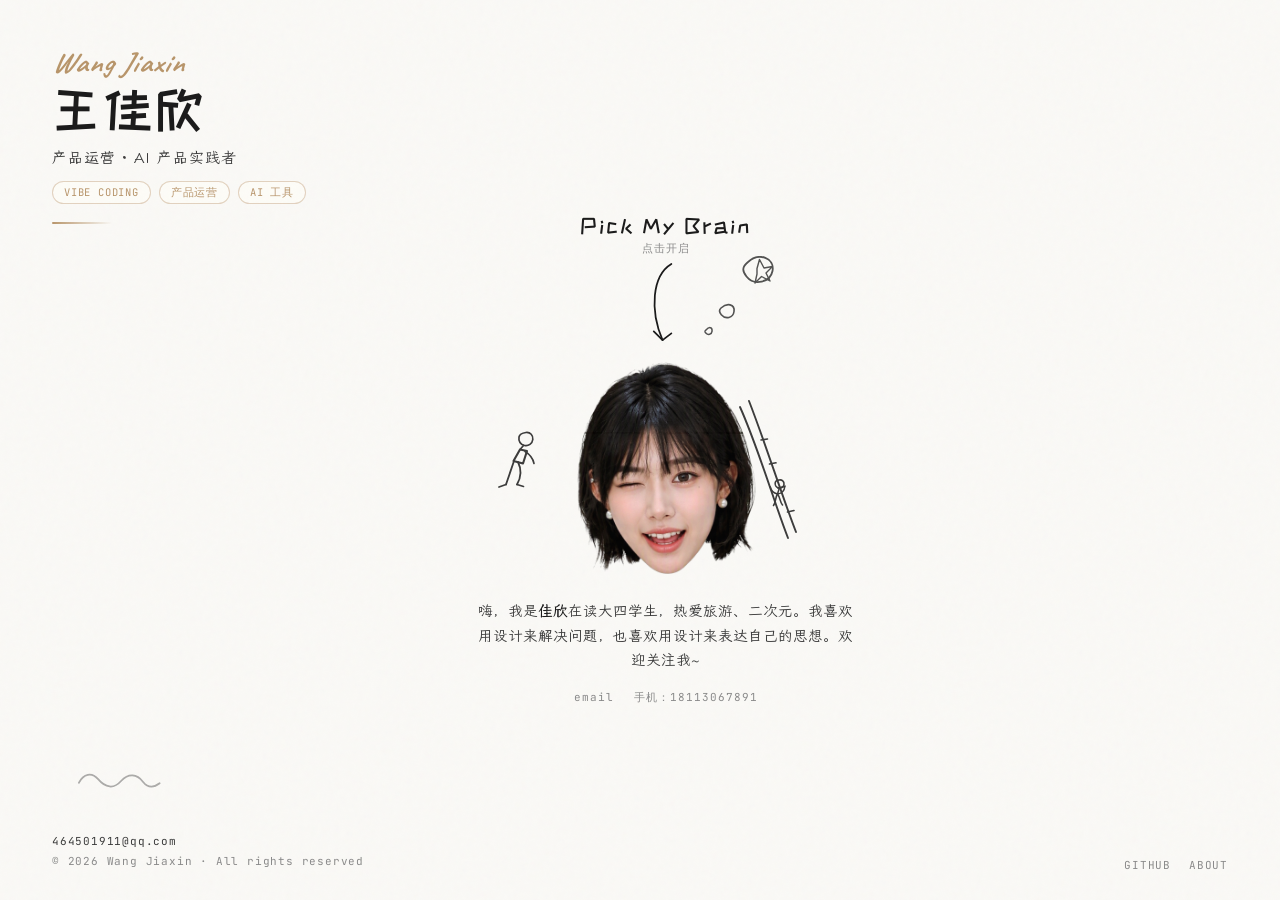
==== commit 1d7a38da: "refactor: 首页视觉升级，新增左上角Hero区与底部页脚，优化思维导图布局与动效" ====
--- a/index.html
+++ b/index.html
@@ -1,1750 +1,823 @@
-<!doctype html>
-<html lang="zh-CN">
-  <head>
-    <meta charset="UTF-8" />
-    <meta name="viewport" content="width=device-width, initial-scale=1.0" />
-    <title>王佳欣的个人主页</title>
-    
-    
-    <link
-      href="fonts/local-c24c04de.css"
-      rel="stylesheet"
-    />
-    <link
-      rel="stylesheet"
-      href="fonts/local-511fb728.css"
-    />
-    <style>
-      :root {
-        --bg: #FAF9F6;
-        --ink: #1a1a1a;
-        --soft: #8a8a8a;
-        --pink: #f5e6e8;
-        --purple: #ece8f4;
-        --green: #e5ede3;
-        --yellow: #f8f0da;
-        --ink-soft: #3a3a3a;
-        --ink-light: #6a6a6a;
-        --line: #d5d0c8;
-        --accent: #b8956a;
-        --accent-soft: #d4b5a0;
-      }
-      * {
-        margin: 0;
-        padding: 0;
-        box-sizing: border-box;
-      }
-      html,
-      body {
-        height: 100%;
-        overflow: hidden;
-      }
-      body {
-        background: var(--bg);
-        color: var(--ink);
-        font-family: "LXGW WenKai", "ZCOOL XiaoWei", "PingFang SC", system-ui, sans-serif;
-      }
-
-      /* 纸张纹理：全局淡淡噪点 */
-      body::after {
-        content: "";
-        position: fixed;
-        inset: 0;
-        z-index: 9999;
-        pointer-events: none;
-        opacity: 0.025;
-        background-image: url("data:image/svg+xml,%3Csvg viewBox='0 0 200 200' xmlns='http://www.w3.org/2000/svg'%3E%3Cfilter id='n'%3E%3CfeTurbulence type='fractalNoise' baseFrequency='0.75' numOctaves='4' stitchTiles='stitch'/%3E%3C/filter%3E%3Crect width='100%25' height='100%25' filter='url(%23n)'/%3E%3C/svg%3E");
-      }
-
-      /* ==== 可复用工具类：图片占位（淡米黄圆角矩形 + 手绘边框）==== */
-      .ph-placeholder {
-        position: relative;
-        background: #f5ecd7;
-        border: 1.8px solid var(--line);
-        border-radius: 14px 18px 16px 20px / 18px 14px 20px 16px;
-        display: flex;
-        align-items: center;
-        justify-content: center;
-        color: var(--ink-light);
-        font-family: "ZCOOL KuaiLe", "ZCOOL XiaoWei", cursive;
-        font-size: 13px;
-        letter-spacing: 2px;
-        overflow: hidden;
-      }
-      .ph-placeholder::before {
-        content: "";
-        position: absolute;
-        inset: 4px;
-        border: 1px dashed rgba(0, 0, 0, 0.08);
-        border-radius: 10px;
-        pointer-events: none;
-      }
-      .ph-placeholder-label {
-        font-family: "ZCOOL KuaiLe", "ZCOOL XiaoWei", cursive;
-        font-size: 12px;
-        color: var(--ink-light);
-        letter-spacing: 1px;
-        margin-top: 6px;
-      }
-
-      /* ==== 手绘波浪线 / 虚线工具类 ==== */
-      .svg-wavy {
-        stroke: var(--ink);
-        stroke-linecap: round;
-        fill: none;
-      }
-
-      /* ---- 手绘涂鸦背景层（喜茶风）---- */
-      #doodle-scene {
-        position: fixed;
-        inset: 0;
-        z-index: 1;
-        pointer-events: none;
-        overflow: hidden;
-      }
-      #doodle-scene .dood {
-        position: absolute;
-        color: var(--ink);
-        opacity: 0;
-        animation: doodFade 0.9s ease forwards;
-      }
-      #doodle-scene .dood svg {
-        display: block;
-      }
-      @keyframes doodFade {
-        to {
-          opacity: var(--op, 0.85);
-        }
-      }
-      /* 面板打开 / 头像展开时淡化涂鸦，避免与弹层、神经元气泡抢视线 */
-      body.panel-open #doodle-scene,
-      body.open #doodle-scene {
-        opacity: 0.15;
-        transition: opacity 0.35s ease;
-      }
-
-      /* ---- the head ---- */
-      #head {
-        position: absolute;
-        left: 50%;
-        top: 50%;
-        transform: translate(-50%, -50%);
-        z-index: 4;
-        text-align: center;
-        cursor: pointer;
-      }
-      #head .skull {
-        position: relative;
-        width: 212px;
-        height: 212px;
-        margin: 0 auto;
-        transition: transform 0.9s cubic-bezier(0.2, 0.85, 0.25, 1);
-        z-index: 3;
-      }
-      #head .layer {
-        position: absolute;
-        inset: 0;
-        width: 100%;
-        height: 100%;
-        object-fit: contain;
-        display: block;
-        -webkit-user-drag: none;
-        user-select: none;
-        pointer-events: none;
-      }
-      #head .base {
-        z-index: 1;
-      }
-      #head .lid {
-        z-index: 2;
-        transform-origin: 80% 34.5%; /* hinge: the corner on the head's edge */
-        transition: transform 1s cubic-bezier(0.55, 0, 0.2, 1);
-      }
-      body.open #head .lid {
-        transform: rotate(125deg);
-      } /* swing open about that fixed edge, clockwise */
-      #head .hint {
-        position: absolute;
-        bottom: calc(100% + 14px);
-        left: 50%;
-        transform: translateX(-50%);
-        z-index: 5;
-        display: flex;
-        flex-direction: column;
-        align-items: center;
-        text-align: center;
-        color: var(--ink);
-        transition: opacity 0.5s;
-        white-space: nowrap;
-        pointer-events: none;
-      }
-      body.open #head .hint {
-        opacity: 0;
-      }
-      #head .hint .hbig {
-        font-family: "ZCOOL KuaiLe", "ZCOOL XiaoWei", cursive;
-        font-weight: 400;
-        font-size: 22px;
-        letter-spacing: 2px;
-      }
-      #head .hint .hsub {
-        font-family: "Hanken Grotesk", system-ui, sans-serif;
-        font-weight: 400;
-        font-size: 11px;
-        color: var(--soft);
-        letter-spacing: 1px;
-        margin-top: 4px;
-      }
-      #head .hint .harrow {
-        width: 48px;
-        height: 88px;
-        color: var(--ink);
-        margin-top: 4px;
-      }
-      #head .meta {
-        position: absolute;
-        top: calc(100% + 26px);
-        left: 50%;
-        transform: translateX(-50%);
-        width: min(380px, 92vw);
-        transition: opacity 0.5s;
-      }
-      body.open #head .meta {
-        opacity: 0;
-        pointer-events: none;
-      }
-      #head .meta .bio {
-        font-family: "LXGW WenKai", "ZCOOL XiaoWei", "PingFang SC", sans-serif;
-        font-size: 14.5px;
-        color: var(--ink-soft);
-        max-width: 380px;
-        margin: 0 auto;
-        line-height: 1.7;
-      }
-      #head .meta .bio b {
-        font-weight: 600;
-        color: var(--ink);
-      }
-      #head .meta .links {
-        display: flex;
-        gap: 20px;
-        justify-content: center;
-        margin-top: 16px;
-      }
-      #head .meta .links a {
-        font-family: "JetBrains Mono", monospace;
-        font-size: 11px;
-        letter-spacing: 1px;
-        color: var(--soft);
-        text-decoration: none;
-        position: relative;
-        pointer-events: auto;
-      }
-      #head .meta .links a:hover {
-        color: var(--ink);
-      }
-      #head .meta .links a::after {
-        content: "";
-        position: absolute;
-        left: 0;
-        right: 0;
-        bottom: -3px;
-        height: 1px;
-        background: var(--ink);
-        transform: scaleX(0);
-        transform-origin: left;
-        transition: transform 0.25s;
-      }
-      #head .meta .links a:hover::after {
-        transform: scaleX(1);
-      }
-
-      /* ---- synapses: the neuron-tentacle nav reveal ---- */
-      #head .synapses {
-        position: absolute;
-        inset: 0;
-        z-index: 1;
-        pointer-events: none;
-      }
-      #head .labels {
-        position: absolute;
-        inset: 0;
-        z-index: 5;
-        pointer-events: none;
-      }
-      #head .branch,
-      #head .label-branch {
-        position: absolute;
-        inset: 0;
-        transform-origin: 50% 50%;
-      }
-      #head .synapse-svg {
-        position: absolute;
-        left: 50%;
-        top: 50%;
-        width: 600px;
-        height: 600px;
-        transform: translate(-50%, -50%);
-        overflow: visible;
-      }
-      #head .synapse-line {
-        fill: none;
-        stroke: #c8c4bc;
-        stroke-width: 1.3;
-        stroke-linecap: round;
-        opacity: 0;
-        transition: opacity 0.2s;
-      }
-      body.open #head .synapse-line {
-        opacity: 0.75;
-      }
-      #head .synapse-pulse {
-        fill: var(--accent);
-        opacity: 0;
-      }
-
-      /* ---- 标签卡片气泡造型 ---- */
-      #head .synapse-label {
-        position: absolute;
-        left: 50%;
-        top: 50%;
-        transform: translate(calc(-50% + var(--x)), calc(-50% + var(--y)))
-          scale(0.7);
-        opacity: 0;
-
-        display: flex;
-        flex-direction: column;
-        align-items: flex-start;
-        padding: 16px 22px;
-        border-radius: var(--radius, 40% 60% 70% 30% / 40% 50% 60% 50%);
-        background: var(--card-bg, #f4f3ff);
-        text-decoration: none;
-        white-space: nowrap;
-        pointer-events: none;
-        transition:
-          opacity 0.3s ease,
-          transform 0.5s cubic-bezier(0.2, 0.8, 0.25, 1.25);
-        box-shadow: 0 6px 24px rgba(0, 0, 0, 0.03);
-      }
-
-      body.open #head .synapse-label {
-        opacity: 1;
-        transform: translate(calc(-50% + var(--x)), calc(-50% + var(--y)))
-          scale(1);
-        pointer-events: auto;
-      }
-
-      #head .synapse-label .title-row {
-        display: flex;
-        align-items: center;
-        gap: 6px;
-        font-family: "ZCOOL KuaiLe", "ZCOOL XiaoWei", cursive;
-        font-weight: 400;
-        font-size: 20px;
-        color: var(--ink);
-      }
-
-      #head .synapse-label .spark {
-        font-style: normal;
-        font-size: 13px;
-        color: var(--accent);
-        display: inline-block;
-        animation: twinkle 2.4s ease-in-out infinite;
-      }
-
-      @keyframes twinkle {
-        0%,
-        100% {
-          opacity: 0.3;
-          transform: translateY(-1px) scale(0.8) rotate(0deg);
-        }
-        50% {
-          opacity: 1;
-          transform: translateY(-1px) scale(1.15) rotate(18deg);
-        }
-      }
-
-      #head .synapse-label .zh-title {
-        font-family: "ZCOOL KuaiLe", "ZCOOL XiaoWei", cursive;
-        font-weight: 400;
-        font-size: 13px;
-        color: var(--ink);
-        margin-top: 3px;
-      }
-
-      #head .synapse-label .sub-desc {
-        font-family: "ZCOOL XiaoWei", "LXGW WenKai", "PingFang SC", sans-serif;
-        font-size: 10px;
-        line-height: 1.35;
-        color: #72727a;
-        margin-top: 5px;
-        text-align: left;
-      }
-
-      /* 气泡背景色与不规则边缘造型差异（莫兰迪色系） */
-      #label-branch-0 .synapse-label {
-        --card-bg: #f3e4e6;
-        --radius: 50% 50% 40% 60% / 40% 60% 50% 50%;
-      }
-      #label-branch-1 .synapse-label {
-        --card-bg: #e9e4f0;
-        --radius: 60% 40% 50% 50% / 50% 60% 40% 60%;
-      }
-      #label-branch-2 .synapse-label {
-        --card-bg: #f5ecd4;
-        --radius: 40% 60% 50% 50% / 60% 40% 60% 40%;
-      }
-      #label-branch-3 .synapse-label {
-        --card-bg: #e5eaf0;
-        --radius: 50% 50% 60% 40% / 40% 50% 50% 60%;
-      }
-      #label-branch-4 .synapse-label {
-        --card-bg: #dfe8de;
-        --radius: 60% 40% 40% 60% / 50% 50% 60% 40%;
-      }
-
-      /* 装饰性手绘曲线 */
-      .doodle {
-        position: absolute;
-        pointer-events: none;
-        opacity: 0;
-        transition: opacity 0.5s ease 0.3s;
-      }
-      body.open .doodle {
-        opacity: 0.85;
-      }
-
-      /* 点缀星号 */
-      .deco-star {
-        position: absolute;
-        color: var(--accent);
-        font-size: 18px;
-        pointer-events: none;
-        opacity: 0;
-        transition: opacity 0.5s ease 0.3s;
-      }
-      body.open .deco-star {
-        opacity: 0.6;
-      }
-
-      #head .synapse-label .ch {
-        display: inline-block;
-        opacity: 0;
-        transform: translateY(7px) rotate(-8deg);
-        transition:
-          opacity 0.35s ease,
-          transform 0.4s cubic-bezier(0.2, 0.8, 0.25, 1.3);
-        transition-delay: var(--cd, 0ms);
-      }
-      body.open #head .synapse-label .ch {
-        opacity: 1;
-        transform: translateY(0) rotate(0deg);
-      }
-
-      @keyframes chBounce {
-        0% {
-          transform: translateY(0);
-        }
-        35% {
-          transform: translateY(-5px) rotate(-4deg);
-        }
-        65% {
-          transform: translateY(1px) rotate(3deg);
-        }
-        100% {
-          transform: translateY(0) rotate(0deg);
-        }
-      }
-      #head .synapse-label:hover .ch:nth-child(1) {
-        animation: chBounce 0.5s ease 0ms;
-      }
-      #head .synapse-label:hover .ch:nth-child(2) {
-        animation: chBounce 0.5s ease 35ms;
-      }
-      #head .synapse-label:hover .ch:nth-child(3) {
-        animation: chBounce 0.5s ease 70ms;
-      }
-      #head .synapse-label:hover .ch:nth-child(4) {
-        animation: chBounce 0.5s ease 105ms;
-      }
-      #head .synapse-label:hover .ch:nth-child(5) {
-        animation: chBounce 0.5s ease 140ms;
-      }
-      #head .synapse-label:hover .ch:nth-child(6) {
-        animation: chBounce 0.5s ease 175ms;
-      }
-      #head .synapse-label:hover .ch:nth-child(7) {
-        animation: chBounce 0.5s ease 210ms;
-      }
-      #head .synapse-label:hover .ch:nth-child(8) {
-        animation: chBounce 0.5s ease 245ms;
-      }
-      #head .synapse-label:hover .ch:nth-child(9) {
-        animation: chBounce 0.5s ease 280ms;
-      }
-      #head .synapse-label:hover .ch:nth-child(10) {
-        animation: chBounce 0.5s ease 315ms;
-      }
-
-      @keyframes sway0 {
-        0%,
-        100% {
-          transform: rotate(-1.6deg);
-        }
-        50% {
-          transform: rotate(1.3deg);
-        }
-      }
-      @keyframes sway1 {
-        0%,
-        100% {
-          transform: rotate(1.4deg);
-        }
-        50% {
-          transform: rotate(-1.7deg);
-        }
-      }
-      @keyframes sway2 {
-        0%,
-        100% {
-          transform: rotate(-1.2deg);
-        }
-        50% {
-          transform: rotate(1.8deg);
-        }
-      }
-      @keyframes sway3 {
-        0%,
-        100% {
-          transform: rotate(1.7deg);
-        }
-        50% {
-          transform: rotate(-1.1deg);
-        }
-      }
-      @keyframes sway4 {
-        0%,
-        100% {
-          transform: rotate(-1.9deg);
-        }
-        50% {
-          transform: rotate(1.2deg);
-        }
-      }
-      body.open #branch-0,
-      body.open #label-branch-0 {
-        animation: sway0 5.2s ease-in-out infinite;
-      }
-      body.open #branch-1,
-      body.open #label-branch-1 {
-        animation: sway1 6.4s ease-in-out 0.15s infinite;
-      }
-      body.open #branch-2,
-      body.open #label-branch-2 {
-        animation: sway2 5.8s ease-in-out 0.3s infinite;
-      }
-      body.open #branch-3,
-      body.open #label-branch-3 {
-        animation: sway3 6.9s ease-in-out 0.1s infinite;
-      }
-      body.open #branch-4,
-      body.open #label-branch-4 {
-        animation: sway4 6.1s ease-in-out 0.25s infinite;
-      }
-
-      footer {
-        position: fixed;
-        bottom: 22px;
-        left: 36px;
-        z-index: 5;
-        font-family:
-          system-ui,
-          -apple-system,
-          sans-serif;
-        font-size: 11px;
-        color: var(--soft);
-        letter-spacing: 1px;
-        opacity: 1;
-        transition: opacity 0.8s;
-      }
-      body.open footer {
-        opacity: 0;
-      }
-
-      /* ---- mobile ---- */
-      @media (max-width: 640px) {
-        #head .skull {
-          width: 150px;
-          height: 150px;
-        }
-        #head .meta .bio {
-          font-size: 13.5px;
-        }
-        #head .hint .hbig {
-          font-size: 17px;
-        }
-        #head .synapse-label {
-          padding: 12px 16px;
-        }
-        #head .synapse-label .title-row {
-          font-size: 16px;
-        }
-        #head .branch {
-          transform: scale(0.72);
-        }
-      }
-
-      /* ==== 简历内容弹层 panel ==== */
-      #panel-overlay {
-        position: fixed;
-        inset: 0;
-        z-index: 9999;
-        display: flex;
-        align-items: center;
-        justify-content: center;
-        background: rgba(250, 249, 246, 0.85);
-        backdrop-filter: blur(4px);
-        -webkit-backdrop-filter: blur(4px);
-        opacity: 0;
-        pointer-events: none;
-        transition: opacity 0.32s ease;
-      }
-      #panel-overlay.show {
-        opacity: 1;
-        pointer-events: auto;
-      }
-      .info-panel {
-        position: relative;
-        width: min(560px, 90vw);
-        max-height: 82vh;
-        overflow-y: auto;
-        background: var(--pbg, #fff);
-        border-radius: 20px 24px 22px 26px / 24px 20px 26px 22px;
-        padding: 40px 44px 44px;
-        box-shadow:
-          0 20px 50px rgba(60, 50, 40, 0.15),
-          0 1px 0 rgba(255, 255, 255, 0.8) inset;
-        transform: translateY(18px) scale(0.97);
-        opacity: 0;
-        transition:
-          transform 0.36s cubic-bezier(0.16, 0.84, 0.3, 1),
-          opacity 0.36s ease;
-        display: none;
-        font-family: "LXGW WenKai", "ZCOOL XiaoWei", "PingFang SC", sans-serif;
-      }
-      #panel-overlay.show .info-panel.active {
-        display: block;
-        transform: translateY(0) scale(1);
-        opacity: 1;
-      }
-      .info-panel .p-close {
-        position: absolute;
-        top: 16px;
-        right: 20px;
-        width: 30px;
-        height: 30px;
-        border-radius: 50%;
-        border: none;
-        background: rgba(0, 0, 0, 0.06);
-        color: var(--ink-light);
-        font-size: 17px;
-        line-height: 30px;
-        cursor: pointer;
-        transition: background 0.2s;
-      }
-      .info-panel .p-close:hover {
-        background: rgba(0, 0, 0, 0.12);
-      }
-      .info-panel .p-eyebrow {
-        font-family: "Caveat", cursive;
-        font-style: italic;
-        font-weight: 700;
-        letter-spacing: 1px;
-        font-size: 15px;
-        color: var(--accent);
-      }
-      .info-panel .p-title {
-        font-family: "ZCOOL KuaiLe", "ZCOOL XiaoWei", cursive;
-        font-weight: 400;
-        font-size: 36px;
-        letter-spacing: 3px;
-        color: var(--ink);
-        margin: 2px 0 18px;
-      }
-      .info-panel .p-title .spark {
-        color: var(--accent);
-        margin-right: 6px;
-      }
-      .info-panel .p-lead {
-        font-size: 15px;
-        line-height: 1.8;
-        color: var(--ink-soft);
-        margin-bottom: 16px;
-      }
-      .info-panel .tag-row {
-        display: flex;
-        flex-wrap: wrap;
-        gap: 8px;
-        margin: 6px 0 8px;
-      }
-      .info-panel .tag {
-        font-size: 12.5px;
-        padding: 5px 12px;
-        border-radius: 999px;
-        background: rgba(184, 149, 106, 0.12);
-        color: var(--accent);
-        font-weight: 500;
-        border: 1px solid rgba(184, 149, 106, 0.25);
-      }
-      .info-panel .proj {
-        border-top: 1px solid rgba(0, 0, 0, 0.07);
-        padding: 16px 0 4px;
-      }
-      .info-panel .proj:first-of-type {
-        border-top: none;
-      }
-      .info-panel .proj h4 {
-        font-size: 15.5px;
-        font-weight: 700;
-        color: #23232b;
-        margin: 0 0 3px;
-      }
-      .info-panel .proj .role {
-        font-size: 12px;
-        color: #9a8ad0;
-        font-weight: 600;
-        margin-bottom: 6px;
-      }
-      .info-panel .proj p {
-        font-size: 13.5px;
-        line-height: 1.65;
-        color: #55555f;
-        margin: 0 0 6px;
-      }
-      .info-panel .contact-line {
-        display: flex;
-        align-items: center;
-        gap: 10px;
-        font-size: 15px;
-        color: var(--ink-soft);
-        margin: 10px 0;
-        text-decoration: none;
-      }
-      .info-panel .contact-line .ci {
-        width: 34px;
-        height: 34px;
-        border-radius: 50%;
-        display: inline-flex;
-        align-items: center;
-        justify-content: center;
-        background: rgba(184, 149, 106, 0.12);
-        font-size: 16px;
-      }
-      .info-panel .contact-line b {
-        color: var(--ink);
-        font-weight: 500;
-      }
-      a.info-panel .contact-line:hover b,
-      .info-panel a.contact-line:hover b {
-        color: var(--accent);
-      }
-      .info-panel .soon {
-        text-align: center;
-        padding: 30px 10px 14px;
-      }
-      .info-panel .soon .big {
-        font-size: 40px;
-        margin-bottom: 10px;
-      }
-      .info-panel .soon .soon-title {
-        font-family: "ZCOOL KuaiLe", "ZCOOL XiaoWei", cursive;
-        font-weight: 400;
-        font-size: 22px;
-        letter-spacing: 3px;
-        color: var(--ink);
-        margin-bottom: 6px;
-      }
-      .info-panel .soon .soon-sub {
-        font-size: 13.5px;
-        color: var(--ink-light);
-        line-height: 1.7;
-      }
-
-      /* ==== 莫兰迪风：关于我 + 项目作品 专属尺寸/颜色覆盖 ====*/
-      .info-panel[data-key="about"] .p-title,
-      .info-panel[data-key="projects"] .p-title {
-        font-size: 42px;
-        letter-spacing: 4px;
-      }
-      .wob-char {
-        display: inline-block;
-        will-change: transform;
-      }
-      .info-panel[data-key="about"] .p-lead,
-      .info-panel[data-key="projects"] .proj p {
-        color: var(--ink-soft);
-        line-height: 1.9;
-      }
-      /* 不规则标签：大小/旋转角度错落 */
-      .info-panel[data-key="about"] .tag-row {
-        gap: 10px 12px;
-        align-items: center;
-      }
-      .info-panel[data-key="about"] .tag {
-        border-radius: 5px;
-        border: 1.4px solid rgba(184, 149, 106, 0.35);
-        background: rgba(184, 149, 106, 0.07);
-      }
-      .info-panel[data-key="about"] .tag:nth-child(1) { transform: rotate(-2.5deg) translateY(1px); }
-      .info-panel[data-key="about"] .tag:nth-child(2) { transform: rotate(1.8deg) translateY(-2px); font-size: 13.5px; }
-      .info-panel[data-key="about"] .tag:nth-child(3) { transform: rotate(-1deg) translateY(2px); }
-      .info-panel[data-key="about"] .tag:nth-child(4) { transform: rotate(2.2deg) translateY(-1px); font-size: 12px; }
-      .info-panel[data-key="about"] .tag:nth-child(5) { transform: rotate(-2deg) translateY(1.5px); }
-      .info-panel[data-key="about"] .tag:nth-child(6) { transform: rotate(1.4deg) translateY(-2px); font-size: 13px; }
-      .info-panel[data-key="about"] .tag:nth-child(7) { transform: rotate(-1.6deg); }
-      /* 手绘装饰 */
-      .about-doodle-figure {
-        display: block;
-        margin: 10px 0 4px auto;
-        opacity: 0.85;
-      }
-      /* 底部手写英文落款 */
-      .info-panel[data-key="about"] .signature {
-        font-family: "Caveat", cursive;
-        font-size: 21px;
-        font-style: italic;
-        color: var(--accent);
-        margin-top: 16px;
-        transform: rotate(-1deg);
-      }
-
-      /* ==== 项目作品：拼贴画风格 ====*/
-      .info-panel[data-key="projects"] {
-        background: var(--purple);
-      }
-      .info-panel[data-key="projects"] .p-title {
-        margin-bottom: 8px;
-      }
-      /* 手绘波浪连接线（替代原虚线） */
-      .info-panel[data-key="projects"] .collage-line {
-        position: relative;
-        height: 28px;
-        margin: 4px 0 24px;
-      }
-      .info-panel[data-key="projects"] .collage-line svg {
-        width: 100%;
-        height: 100%;
-      }
-      /* 拼贴卡片基础 */
-      .info-panel[data-key="projects"] .proj {
-        position: relative;
-        background: #fffdf8;
-        border: 1.5px solid var(--line);
-        border-radius: 18px 22px 16px 20px / 20px 16px 22px 18px;
-        padding: 26px 24px 22px;
-        margin: 0 6px 40px;
-        box-shadow:
-          0 2px 0 rgba(255, 255, 255, 0.8) inset,
-          0 6px 18px -8px rgba(80, 60, 40, 0.18);
-        transition: transform 0.45s cubic-bezier(0.2, 0.8, 0.25, 1),
-          box-shadow 0.4s ease;
-        overflow: visible;
-      }
-      /* 卡片顶部纸胶带（两条不规则） */
-      .info-panel[data-key="projects"] .proj::before {
-        content: "";
-        position: absolute;
-        top: -14px;
-        left: 18px;
-        width: 60px;
-        height: 20px;
-        background: linear-gradient(
-          135deg,
-          rgba(245, 230, 232, 0.9) 0%,
-          rgba(245, 230, 232, 0.55) 50%,
-          rgba(245, 230, 232, 0.3) 100%
-        );
-        border-radius: 3px;
-        transform: rotate(-7deg);
-        box-shadow: 0 1px 3px rgba(0, 0, 0, 0.06);
-      }
-      .info-panel[data-key="projects"] .proj::after {
-        content: "";
-        position: absolute;
-        top: -12px;
-        right: 20px;
-        width: 52px;
-        height: 18px;
-        background: linear-gradient(
-          120deg,
-          rgba(233, 228, 240, 0.85) 0%,
-          rgba(233, 228, 240, 0.5) 50%,
-          rgba(233, 228, 240, 0.25) 100%
-        );
-        border-radius: 3px;
-        transform: rotate(6deg);
-        box-shadow: 0 1px 3px rgba(0, 0, 0, 0.06);
-      }
-      /* 卡片倾斜（拼贴感） */
-      .info-panel[data-key="projects"] .proj:nth-of-type(1) { transform: rotate(-1.2deg); }
-      .info-panel[data-key="projects"] .proj:nth-of-type(2) { transform: rotate(0.8deg); }
-      .info-panel[data-key="projects"] .proj:nth-of-type(3) { transform: rotate(-0.6deg); }
-      /* hover 摆正 + 放大 */
-      .info-panel[data-key="projects"] .proj:hover {
-        transform: rotate(0deg) scale(1.03);
-        box-shadow:
-          0 2px 0 rgba(255, 255, 255, 0.9) inset,
-          0 12px 28px -8px rgba(80, 60, 40, 0.22);
-        z-index: 5;
-      }
-      /* 卡片标题：手写体 */
-      .info-panel[data-key="projects"] .proj h4 {
-        font-family: "ZCOOL KuaiLe", "ZCOOL XiaoWei", cursive;
-        font-weight: 400;
-        font-size: 22px;
-        letter-spacing: 2px;
-        color: var(--ink);
-        margin: 0 0 6px;
-      }
-      .info-panel[data-key="projects"] .proj h4 .latin-mix {
-        font-family: "Caveat", cursive;
-        font-size: 0.85em;
-        font-weight: 700;
-        color: var(--accent);
-      }
-      /* 角色行：手写斜体 */
-      .info-panel[data-key="projects"] .proj .role {
-        font-family: "Caveat", cursive;
-        font-size: 17px;
-        color: var(--accent);
-        font-weight: 700;
-        margin-bottom: 10px;
-      }
-      /* 卡片正文 */
-      .info-panel[data-key="projects"] .proj p {
-        font-family: "LXGW WenKai", "ZCOOL XiaoWei", "PingFang SC", sans-serif;
-        font-size: 14px;
-        line-height: 1.9;
-        color: var(--ink-soft);
-        margin: 0 0 8px;
-      }
-      /* 卡片右侧装饰小元素 */
-      .info-panel[data-key="projects"] .proj .deco-dot {
-        position: absolute;
-        width: 8px;
-        height: 8px;
-        border-radius: 50%;
-        opacity: 0.4;
-      }
-      .info-panel[data-key="projects"] .proj .deco-dot.d1 { background: var(--accent); top: 14px; right: 14px; }
-      .info-panel[data-key="projects"] .proj .deco-dot.d2 { background: var(--line); top: 22px; right: 26px; }
-      /* 图片占位在卡片中的布局 */
-      .info-panel[data-key="projects"] .proj .ph-wrap {
-        float: right;
-        margin: 4px 0 8px 14px;
-      }
-      .info-panel[data-key="projects"] .proj .ph-wrap .ph-placeholder {
-        width: 110px;
-        height: 80px;
-      }
-      .info-panel[data-key="projects"] .proj .ph-wrap .ph-placeholder-label {
-        text-align: center;
-      }
-      /* 卡片底部手写标签（技术栈） */
-      .info-panel[data-key="projects"] .proj .tech-tags {
-        margin-top: 14px;
-        display: flex;
-        flex-wrap: wrap;
-        gap: 6px;
-      }
-      .info-panel[data-key="projects"] .proj .tech-tags span {
-        font-family: "Caveat", cursive;
-        font-size: 14px;
-        color: var(--accent);
-        padding: 2px 10px;
-        background: rgba(184, 149, 106, 0.08);
-        border-radius: 12px;
-        transform: rotate(-1deg);
-      }
-      .info-panel[data-key="projects"] .proj .tech-tags span:nth-child(2) { transform: rotate(1.5deg); }
-      .info-panel[data-key="projects"] .proj .tech-tags span:nth-child(3) { transform: rotate(-0.8deg); }
-
-      /* ==== 通用图片占位样式（方便后续替换真实图片）==== */
-      .ph-placeholder {
-        position: relative;
-        background: #f5ecd7;
-        border: 1.8px solid var(--line);
-        border-radius: 14px 18px 16px 20px / 18px 14px 20px 16px;
-        display: flex;
-        align-items: center;
-        justify-content: center;
-        color: var(--ink-light);
-        font-family: "ZCOOL KuaiLe", "ZCOOL XiaoWei", cursive;
-        font-size: 13px;
-        letter-spacing: 2px;
-        overflow: hidden;
-        transition: transform 0.35s ease;
-      }
-      .ph-placeholder::before {
-        content: "";
-        position: absolute;
-        inset: 4px;
-        border: 1px dashed rgba(0, 0, 0, 0.1);
-        border-radius: 10px 14px 12px 16px / 14px 10px 16px 12px;
-        pointer-events: none;
-      }
-      .ph-placeholder-label {
-        font-family: "Caveat", cursive;
-        font-size: 14px;
-        color: var(--ink-light);
-        margin-top: 4px;
-        letter-spacing: 0.5px;
-      }
-      .ph-placeholder img {
-        position: absolute;
-        inset: 0;
-        width: 100%;
-        height: 100%;
-        object-fit: cover;
-        border-radius: inherit;
-        z-index: 1;
-      }
-
-      /* ==== 呼吸动画（全局）==== */
-      @keyframes breathe {
-        0%, 100% { transform: translateY(0) scale(1); }
-        50% { transform: translateY(-2px) scale(1.005); }
-      }
-    </style>
-  </head>
-  <body>
-    <!-- ==== 手绘涂鸦装饰层（喜茶风 · 细黑线）==== -->
-    <div id="doodle-scene" aria-hidden="true">
-      <!-- 右侧：梯子搬在头像右侧，小人正往上爬（呼应页面真实交互：点击头像可以“掉盖”） -->
-      <!-- 右侧：梯子搬在头像右侧，小人正往上爬（呼应页面真实交互：点击头像可以“掉盖”） -->
-      <div class="dood" style="left: calc(50% + 92px); top: calc(50% - 58px); --op: 0.85; animation-delay: 0.15s">
-        <svg width="66" height="150" viewBox="0 0 66 150" fill="none" stroke="currentColor" stroke-linecap="round" stroke-linejoin="round">
-          <!-- 梯子两根斜杆（靠头像一侧，基部在右下方落地） -->
-          <path d="M56,146 C42,110 26,55 8,15" stroke-width="1.9" />
-          <path d="M64,140 C50,104 33,50 17,9" stroke-width="1.9" />
-          <!-- 梯横档 -->
-          <path d="M55.5,120 L62,118.5 M46,96 L52.5,94.5 M37.5,72 L44,70.8 M29,48 L35.5,47" stroke-width="1.6" />
-          <!-- 爬梯子的小人：空心圆头+短躯干+弯臂抄档+屈腿 -->
-          <path d="M47,88 C50,87.3 52.3,89.5 52,92.3 C51.7,95 49,96.6 46.5,96 C44,95.3 42.7,92.8 43.3,90.3 C43.8,88.3 45.3,88.3 47,88 Z" stroke-width="1.6" />
-          <path d="M47.3,96.3 L45.5,102" stroke-width="1.5" />
-          <path d="M45.5,102 C41,101 39,98.5 38.3,95" stroke-width="1.5" />
-          <path d="M45.5,102 C50.5,101.5 52.5,98 53,94" stroke-width="1.5" />
-          <path d="M45.5,102 C43,106 44,110 41.5,113.5" stroke-width="1.6" />
-          <path d="M45.5,102 C48.3,105.5 47.8,110 50.5,113" stroke-width="1.6" />
-        </svg>
-      </div>
-
-      <!-- 左侧：弯腰探头往里看的小人（呼应 Pick My Brain —— 好奇地揢头探脑） -->
-      <div class="dood" style="left: calc(50% - 172px); top: calc(50% - 38px); --op: 0.85; animation-delay: 0.35s">
-        <svg width="78" height="92" viewBox="0 0 78 92" fill="none" stroke="currentColor" stroke-linecap="round" stroke-linejoin="round">
-          <!-- 圆头（前倾） -->
-          <path d="M58,20.5 C62.3,20 65.3,23.3 64.8,27.5 C64.3,31.7 60.5,34.3 56.5,33.5 C52.5,32.7 50.3,29 51,25 C51.7,21.5 54.5,21 58,20.5 Z" stroke-width="1.7" />
-          <!-- 短颈 -->
-          <path d="M55.5,33.5 L52,37.5" stroke-width="1.7" />
-          <!-- 梯形身体（前倾倒向头像一侧） -->
-          <path d="M52,37.5 L59,39 L55,51.5 L45.5,49 Z" stroke-width="2.1" />
-          <!-- 伸向头像方向的手臂 -->
-          <path d="M57,39.5 C62,42.5 65,46.5 66,51.5" stroke-width="1.6" />
-          <!-- 后腿（直）带脚尖转折 -->
-          <path d="M46,49 L38,72.5" stroke-width="1.8" />
-          <path d="M38,72.5 L31,75" stroke-width="1.7" />
-          <!-- 前腿（弯）带脚尖转折 -->
-          <path d="M50,50 C54,58 53,65.5 49,72.5" stroke-width="1.8" />
-          <path d="M49,72.5 L55.5,74.5" stroke-width="1.7" />
-        </svg>
-      </div>
-
-      <!-- 右上：从头顶飘出的思考泡泡，最大那个里面加一颗歪斜小星星 -->
-      <div class="dood" style="left: calc(50% + 48px); top: calc(50% - 208px); --op: 0.75; animation-delay: 0.55s">
-        <svg width="92" height="98" viewBox="0 0 92 98" fill="none" stroke="currentColor" stroke-linecap="round" stroke-linejoin="round">
-          <path d="M18,88 C21,84.5 24.5,84.8 24,89.3 C23.6,92.8 20,93.3 17.8,91 C16.3,89.4 16.5,89.7 18,88 Z" stroke-width="1.5" />
-          <path d="M33,66 C39,60.5 47,62 46,69.5 C45.2,76 37.5,77.7 33.3,72.7 C31,70 30.8,68 33,66 Z" stroke-width="1.6" />
-          <path d="M60,20 C71,10 87,16 84.5,29 C82.3,40.5 66,44 58.5,34.5 C54,28.7 54,25 60,20 Z" stroke-width="1.8" />
-          <path d="M69,26.5 L71.5,17.5 L76,26 L84.5,24.5 L78,31 L82,39 L73.5,34.5 L67,41 L69,32 Z" stroke-width="1.4" />
-        </svg>
-      </div>
-
-      <!-- 左下角：保留一条波浪线做氛围（不与头像互动，只提供呼吸感，透明度降低） -->
-      <div class="dood" style="left: 6%; bottom: 12%; --op: 0.35; animation-delay: 0.75s">
-        <svg width="90" height="22" viewBox="-4 0 98 22" fill="none" stroke="currentColor" stroke-linecap="round">
-          <path d="M-2,13 C3,3 12,1 19,9 C27,18.5 36,20 44,11 C52,2.5 61,3 68,12 C74,19.5 80,18 86,13.5" stroke-width="1.9" />
-        </svg>
-      </div>
-    </div>
-
-    <div id="head">
-      <div class="skull">
-        <img
-          class="layer base"
-          id="base"
-          src="./assets/face_1_base.png"
-          alt="mia"
-          draggable="false"
-        />
-        <img
-          class="layer lid"
-          id="lid"
-          src="./assets/face_1_lid.png"
-          alt=""
-          draggable="false"
-        />
-      </div>
-      <div class="hint">
-        <span class="hbig">Pick My Brain</span>
-        <span class="hsub">点击开启</span>
-        <svg class="harrow" viewBox="0 0 48 90" fill="none" aria-hidden="true">
-          <path
-            d="M30,4 C10,16 8,52 21,82"
-            stroke="currentColor"
-            stroke-width="1.8"
-            stroke-linecap="round"
-          />
-          <path
-            d="M21,82 L12,73 M21,82 L30,75"
-            stroke="currentColor"
-            stroke-width="1.8"
-            stroke-linecap="round"
-          />
-        </svg>
-      </div>
-      <div class="meta" id="meta">
-        <p class="bio">
-          嗨，我是
-          <b>佳欣</b>在读大四学生，热爱旅游、二次元。
-          我喜欢用设计来解决问题，也喜欢用设计来表达自己的思想。欢迎关注我~
-        </p>
-        <nav class="links">
-          <a href="#" id="emailLink" data-email="zhou.mia2@gmail.com">email</a>
-          <a href="#" target="_blank" rel="noopener">手机：18113067891</a>
-        </nav>
-      </div>
-
-      <!-- ---- synapse lines ---- -->
-      <div class="synapses" id="synapses">
-        <div class="branch" id="branch-0">
-          <svg class="synapse-svg" viewBox="-300 -300 600 600">
-            <path
-              class="synapse-line"
-              id="line-0"
-              d="M0,0 C-70,-40 -165,-70 -235,-95"
-            />
-            <circle class="synapse-pulse" r="2.5">
-              <animateMotion
-                dur="1.7s"
-                repeatCount="indefinite"
-                begin="indefinite"
-                path="M0,0 C-70,-40 -165,-70 -235,-95"
-              />
-              <animate
-                attributeName="opacity"
-                values="0;1;1;0"
-                keyTimes="0;0.15;0.85;1"
-                dur="1.7s"
-                repeatCount="indefinite"
-                begin="indefinite"
-              />
-            </circle>
-          </svg>
-        </div>
-        <div class="branch" id="branch-1">
-          <svg class="synapse-svg" viewBox="-300 -300 600 600">
-            <path
-              class="synapse-line"
-              id="line-1"
-              d="M0,0 C-10,-90 -15,-180 0,-250"
-            />
-            <circle class="synapse-pulse" r="2.5">
-              <animateMotion
-                dur="1.7s"
-                repeatCount="indefinite"
-                begin="indefinite"
-                path="M0,0 C-10,-90 -15,-180 0,-250"
-              />
-              <animate
-                attributeName="opacity"
-                values="0;1;1;0"
-                keyTimes="0;0.15;0.85;1"
-                dur="1.7s"
-                repeatCount="indefinite"
-                begin="indefinite"
-              />
-            </circle>
-          </svg>
-        </div>
-        <div class="branch" id="branch-2">
-          <svg class="synapse-svg" viewBox="-300 -300 600 600">
-            <path
-              class="synapse-line"
-              id="line-2"
-              d="M0,0 C90,-50 180,-65 245,-70"
-            />
-            <circle class="synapse-pulse" r="2.5">
-              <animateMotion
-                dur="1.7s"
-                repeatCount="indefinite"
-                begin="indefinite"
-                path="M0,0 C90,-50 180,-65 245,-70"
-              />
-              <animate
-                attributeName="opacity"
-                values="0;1;1;0"
-                keyTimes="0;0.15;0.85;1"
-                dur="1.7s"
-                repeatCount="indefinite"
-                begin="indefinite"
-              />
-            </circle>
-          </svg>
-        </div>
-        <div class="branch" id="branch-3">
-          <svg class="synapse-svg" viewBox="-300 -300 600 600">
-            <path
-              class="synapse-line"
-              id="line-3"
-              d="M0,0 C70,60 150,120 200,170"
-            />
-            <circle class="synapse-pulse" r="2.5">
-              <animateMotion
-                dur="1.7s"
-                repeatCount="indefinite"
-                begin="indefinite"
-                path="M0,0 C70,60 150,120 200,170"
-              />
-              <animate
-                attributeName="opacity"
-                values="0;1;1;0"
-                keyTimes="0;0.15;0.85;1"
-                dur="1.7s"
-                repeatCount="indefinite"
-                begin="indefinite"
-              />
-            </circle>
-          </svg>
-        </div>
-        <div class="branch" id="branch-4">
-          <svg class="synapse-svg" viewBox="-300 -300 600 600">
-            <path
-              class="synapse-line"
-              id="line-4"
-              d="M0,0 C-60,70 -140,150 -180,205"
-            />
-            <circle class="synapse-pulse" r="2.5">
-              <animateMotion
-                dur="1.7s"
-                repeatCount="indefinite"
-                begin="indefinite"
-                path="M0,0 C-60,70 -140,150 -180,205"
-              />
-              <animate
-                attributeName="opacity"
-                values="0;1;1;0"
-                keyTimes="0;0.15;0.85;1"
-                dur="1.7s"
-                repeatCount="indefinite"
-                begin="indefinite"
-              />
-            </circle>
-          </svg>
-        </div>
-      </div>
-
-      <!-- ---- labels & cards ---- -->
-      <div class="labels" id="labels">
-        <!-- 0. About -->
-        <div
-          class="label-branch"
-          id="label-branch-0"
-          style="--x: -245px; --y: -80px"
-        >
-          <a href="about.html" class="synapse-label" data-word="about" data-i="0">
-            <div class="title-row"><span class="spark"><img src="assets/icons/spark.svg" alt="" style="width:12px;height:12px;display:block"/></span></div>
-            <div class="zh-title">关于我</div>
-            <div class="sub-desc">
-              Get to know<br />my background<br />and mindset
-            </div>
-          </a>
-          <!-- 粉色卡片左下角手绘线条 -->
-          <svg
-            class="doodle"
-            style="left: -20px; bottom: -20px; width: 32px; height: 32px"
-            viewBox="0 0 40 40"
-            stroke="#f1a1b4"
-            fill="none"
-            stroke-width="2"
-          >
-            <path d="M 10,10 C 20,0 30,20 10,25 C 0,28 20,40 30,30" />
-          </svg>
-        </div>
-
-        <!-- 1. Projects -->
-        <div
-          class="label-branch"
-          id="label-branch-1"
-          style="--x: -10px; --y: -230px"
-        >
-          <a href="projects.html" class="synapse-label" data-word="projects" data-i="1">
-            <div class="title-row"><span class="spark"><img src="assets/icons/spark.svg" alt="" style="width:12px;height:12px;display:block"/></span></div>
-            <div class="zh-title">项目作品</div>
-            <div class="sub-desc">Selected work<br />and case studies</div>
-          </a>
-        </div>
-
-        <!-- 2. Playground -->
-        <div
-          class="label-branch"
-          id="label-branch-2"
-          style="--x: 250px; --y: -60px"
-        >
-          <a href="internship.html" class="synapse-label" data-word="Internship Experience" data-i="2">
-            <div class="title-row"><span class="spark"><img src="assets/icons/spark.svg" alt="" style="width:12px;height:12px;display:block"/></span></div>
-            <div class="zh-title">实习经历</div>
-            <div class="sub-desc">Practical work<br />&amp; professional practice records</div>
-          </a>
-          <!-- 黄色卡片右下角手绘线条 -->
-          <svg
-            class="doodle"
-            style="right: -25px; bottom: -10px; width: 36px; height: 36px"
-            viewBox="0 0 40 40"
-            stroke="#f7c844"
-            fill="none"
-            stroke-width="2"
-          >
-            <path d="M 5,10 C 25,0 35,25 15,25 C 0,25 25,38 35,20" />
-          </svg>
-        </div>
-
-        <!-- 3. Notes -->
-        <div
-          class="label-branch"
-          id="label-branch-3"
-          style="--x: 210px; --y: 190px"
-        >
-          <a href="campus.html" class="synapse-label" data-word="Campus Experience" data-i="3">
-            <div class="title-row"><span class="spark"><img src="assets/icons/spark.svg" alt="" style="width:12px;height:12px;display:block"/></span></div>
-            <div class="zh-title">校园经历</div>
-            <div class="sub-desc">Campus practices, clubs<br />&amp; growth stories</div>
-          </a>
-          <!-- 蓝色卡片右下角手绘线条 -->
-          <svg
-            class="doodle"
-            style="right: -10px; bottom: -20px; width: 36px; height: 36px"
-            viewBox="0 0 40 40"
-            stroke="#5272f2"
-            fill="none"
-            stroke-width="2"
-          >
-            <path d="M 5,5 C 25,0 30,20 15,20 C 0,20 20,35 35,25" />
-          </svg>
-        </div>
-
-        <!-- 4. Contact -->
-        <div
-          class="label-branch"
-          id="label-branch-4"
-          style="--x: -190px; --y: 200px"
-        >
-          <a href="#" class="synapse-label" data-word="contact" data-i="4" data-panel="contact">
-            <div class="title-row"><span class="spark"><img src="assets/icons/spark.svg" alt="" style="width:12px;height:12px;display:block"/></span></div>
-            <div class="zh-title">联系我</div>
-            <div class="sub-desc">Let's connect and<br />create together</div>
-          </a>
-          <!-- 绿色卡片右下角手绘线条 -->
-          <svg
-            class="doodle"
-            style="right: -15px; bottom: -15px; width: 36px; height: 36px"
-            viewBox="0 0 40 40"
-            stroke="#5cb88a"
-            fill="none"
-            stroke-width="2"
-          >
-            <path d="M 5,10 C 25,0 35,25 15,25 C 0,25 25,38 35,20" />
-          </svg>
-        </div>
-
-        <!-- 点缀四角星 -->
-        <div class="deco-star" style="top: -120px; right: -180px">✦</div>
-        <div
-          class="deco-star"
-          style="bottom: -100px; left: -140px; color: #4a63e0"
-        >
-          ✦
-        </div>
-      </div>
-    </div>
-
-    <!-- ==== 简历内容弹层 ==== -->
-    <div id="panel-overlay">
-      <!-- About -->
-      <div class="info-panel" data-key="about" style="--pbg: #fdeef1">
-        <button class="p-close" aria-label="关闭">✕</button>
-        <div class="p-eyebrow"><img src="assets/icons/spark.svg" alt="" style="width:13px;height:13px;display:inline-block;vertical-align:-2px;margin-right:7px"/> about</div>
-        <div class="p-title">关于我</div>
-        <p class="p-lead">
-          嗨，我是佳欣 在读大四学生，热爱旅游、二次元。 我喜欢用设计来解决问题，也喜欢用设计来表达自己的思想。欢迎关注我~
-        </p>
-        <div class="tag-row">
-          <span class="tag">Vibe Coding</span>
-          <span class="tag">产品运营</span>
-          <span class="tag">需求分析 / PRD</span>
-          <span class="tag">数据分析 · SQL · Python</span>
-          <span class="tag">AI 工具 / 大模型</span>
-          <span class="tag">Figma / Canva</span>
-          <span class="tag">CET-4</span>
-        </div>
-        <svg class="about-doodle-figure" width="54" height="54" viewBox="0 0 54 54" fill="none" stroke="#1a1a1a" stroke-linecap="round" stroke-linejoin="round">
-          <!-- 小人举旗牌（呼应标签“贴上去”的动作） -->
-          <path d="M14,15.5 C17.5,15 20,17.7 19.5,21 C19,24.3 15.7,26.3 12.5,25.5 C9.3,24.7 7.5,21.5 8.3,18.5 C9,16 11.5,16 14,15.5 Z" stroke-width="1.6" />
-          <path d="M13,25.5 L11,32 L15,44 M11,32 L18,33" stroke-width="1.6" />
-          <path d="M15,44 L10,48 M15,44 L20,47.5" stroke-width="1.6" />
-          <path d="M18,33 C22,30.5 25,27 26,22" stroke-width="1.5" />
-          <path d="M26,10 V23" stroke-width="1.6" />
-          <path d="M26,10 L44,13.5 L26,18 Z" stroke-width="1.5" />
-        </svg>
-        <p class="p-lead" style="margin-top: 14px">
-          荣誉：长春大学生文旅创新创意大赛二等奖 · 两次三等奖学金 · 多次单项奖学金。
-        </p>
-        <div class="signature">"still learning, still building."</div>
-      </div>
-
-      <!-- Projects -->
-      <div class="info-panel" data-key="projects" style="--pbg: var(--purple)">
-        <button class="p-close" aria-label="关闭">✕</button>
-        <div class="p-eyebrow"><img src="assets/icons/spark.svg" alt="" style="width:13px;height:13px;display:inline-block;vertical-align:-2px;margin-right:7px"/> projects</div>
-        <div class="p-title">项目作品</div>
-        <!-- 手绘波浪连接线 -->
-        <div class="collage-line" aria-hidden="true">
-          <svg viewBox="0 0 500 28" preserveAspectRatio="none">
-            <path d="M10,14 Q60,4 110,14 T210,14 T310,14 T410,14 T490,14"
-                  fill="none" stroke="var(--ink)" stroke-width="1.2"
-                  stroke-linecap="round" stroke-dasharray="4 5" opacity="0.35"/>
-            <circle cx="10" cy="14" r="3" fill="var(--accent)" opacity="0.5"/>
-            <circle cx="490" cy="14" r="3" fill="var(--accent)" opacity="0.5"/>
-          </svg>
-        </div>
-        <!-- 项目卡片 1 -->
-        <div class="proj">
-          <span class="deco-dot d1"></span>
-          <span class="deco-dot d2"></span>
-          <div class="ph-wrap">
-            <div class="ph-placeholder" role="img" aria-label="图片占位">
-              <span>图片占位</span>
-            </div>
-            <div class="ph-placeholder-label">job-tracker</div>
-          </div>
-          <h4><span class="latin-mix">Job Tracker</span> · AI 求职助手 <span class="latin-mix">Web</span></h4>
-          <div class="role">全栈独立开发 · Vibe Coding + TDD</div>
-          <p>
-            面向秋招「投递信息碎片化、面试准备缺个人化数据」痛点的 AI 求职助手，
-            已云端部署。基于 Next.js + PostgreSQL + Prisma 全栈交付，本人负责
-            产品需求、技术方案决策与 TDD 验收，独立配置腾讯云服务器与登录鉴权。
-          </p>
-          <p>
-            设计 DeepSeek + 智谱 GLM 双模型协作架构，打通「IMAP 邮箱同步 → AI
-            分类 → 求职看板 → JD 匹配诊断 → STAR 面试话术生成 → 复盘洞察」完整闭环。
-          </p>
-          <div class="tech-tags">
-            <span>Next.js</span>
-            <span>PostgreSQL</span>
-            <span>Prisma</span>
-            <span>AI</span>
-          </div>
-        </div>
-        <!-- 项目卡片 2 -->
-        <div class="proj">
-          <span class="deco-dot d1"></span>
-          <span class="deco-dot d2"></span>
-          <div class="ph-wrap">
-            <div class="ph-placeholder" role="img" aria-label="图片占位">
-              <span>图片占位</span>
-            </div>
-            <div class="ph-placeholder-label">emo-diary</div>
-          </div>
-          <h4>情绪日记 · 微信小程序</h4>
-          <div class="role">全流程 Owner · Vibe Coding 独立开发</div>
-          <p>
-            面向大学生情绪管理与轻疏导需求的情绪日记小程序，从需求洞察到上线运营
-            全流程负责。完成用户调研、产品定位与核心功能设计，通过 Vibe Coding
-            独立打通开发、测试与上线全链路，摆脱研发依赖完成 0 到 1 交付。
-          </p>
-          <p>
-            以朋友圈 + 校园社群自然分享冷启动，累计吸引 200+ 精准大学生用户，
-            并基于反馈持续迭代。
-          </p>
-          <div class="tech-tags">
-            <span>小程序</span>
-            <span>Vibe Coding</span>
-            <span>0→1</span>
-          </div>
-        </div>
-        <!-- 项目卡片 3 -->
-        <div class="proj">
-          <span class="deco-dot d1"></span>
-          <span class="deco-dot d2"></span>
-          <div class="ph-wrap">
-            <div class="ph-placeholder" role="img" aria-label="图片占位">
-              <span>图片占位</span>
-            </div>
-            <div class="ph-placeholder-label">tarot-play</div>
-          </div>
-          <h4>塔罗手势交互创新玩法</h4>
-          <div class="role">小红书 AI 旅游社区 · 0→1 设计落地</div>
-          <p>
-            调研旅游用户反馈输出需求分析，独立设计并落地塔罗手势交互创新玩法，
-            联动研发团队排期上线；主导 KOS 宣发策略，功能上线首周 Web 端拉新 3,000+。
-          </p>
-          <div class="tech-tags">
-            <span>产品设计</span>
-            <span>KOS 宣发</span>
-            <span>增长</span>
-          </div>
-        </div>
-      </div>
-
-      <!-- Playground -->
-      <div class="info-panel" data-key="playground" style="--pbg: #fdf7e8">
-        <button class="p-close" aria-label="关闭">✕</button>
-        <div class="p-eyebrow"><img src="assets/icons/spark.svg" alt="" style="width:13px;height:13px;display:inline-block;vertical-align:-2px;margin-right:7px"/> playground</div>
-        <div class="p-title">灵感实验室</div>
-        <div class="soon">
-          <div class="big">✧</div>
-          <div class="soon-title">建设中</div>
-          <div class="soon-sub">
-            这里会放一些正在捣鼓的小实验、创意 Demo 和好玩的东西，<br />敬请期待～
-          </div>
-        </div>
-      </div>
-
-      <!-- Photography -->
-      <div class="info-panel" data-key="photography" style="--pbg: #eef2fb">
-        <button class="p-close" aria-label="关闭">✕</button>
-        <div class="p-eyebrow"><img src="assets/icons/spark.svg" alt="" style="width:13px;height:13px;display:inline-block;vertical-align:-2px;margin-right:7px"/> photography</div>
-        <div class="p-title">摄影作品</div>
-        <div class="soon">
-          <div class="big">📷</div>
-          <div class="soon-title">建设中</div>
-          <div class="soon-sub">
-            这里会陆续分享一些摄影作品和拍摄心得，<br />敬请期待～
-          </div>
-        </div>
-      </div>
-
-      <!-- Contact -->
-      <div class="info-panel" data-key="contact" style="--pbg: #eaf5ee">
-        <button class="p-close" aria-label="关闭">✕</button>
-        <div class="p-eyebrow"><img src="assets/icons/spark.svg" alt="" style="width:13px;height:13px;display:inline-block;vertical-align:-2px;margin-right:7px"/> contact</div>
-        <div class="p-title">联系我</div>
-        <p class="p-lead">很高兴认识你，欢迎随时联系一起交流、共创～</p>
-        <a class="contact-line" href="mailto:464501911@qq.com">
-          <span class="ci"><img src="assets/icons/mail.svg" alt="" style="width:17px;height:17px;display:block"/></span><b>464501911@qq.com</b>
-        </a>
-        <a class="contact-line" href="tel:+8613244039739">
-          <span class="ci"><img src="assets/icons/phone.svg" alt="" style="width:17px;height:17px;display:block"/></span><b>+86 132 4403 9739</b>
-        </a>
-      </div>
-    </div>
-
-    <script>
-      const head = document.getElementById("head");
-      let opened = false;
-
-      // ---- synapse branches: measure each path once, prep for stroke-draw ----
-      const BRANCH_COUNT = 5;
-      const branchPaths = [];
-      const branchLens = [];
-      const branchPulses = [];
-      for (let i = 0; i < BRANCH_COUNT; i++) {
-        const p = document.getElementById(`line-${i}`);
-        const len = p.getTotalLength();
-        p.style.strokeDasharray = String(len);
-        p.style.strokeDashoffset = String(len);
-        branchPaths.push(p);
-        branchLens.push(len);
-        branchPulses.push(
-          document.querySelectorAll(
-            `#branch-${i} .synapse-pulse animateMotion, #branch-${i} .synapse-pulse animate`,
-          ),
-        );
-      }
-
-      // ---- build the letter-cascade for each label ("assembling thoughts") ----
-      document.querySelectorAll(".synapse-label").forEach((a) => {
-        const word = a.dataset.word || "";
-        const branchIndex = parseInt(a.dataset.i, 10) || 0;
-        const wordSpan = document.createElement("span");
-        wordSpan.className = "word";
-        const baseDelay = 650 + branchIndex * 90; // lines up with this branch's line-growth delay
-        [...word].forEach((ch, i) => {
-          const s = document.createElement("span");
-          s.className = "ch";
-          s.style.setProperty("--cd", `${baseDelay + i * 26}ms`);
-          s.textContent = ch === " " ? "\u00A0" : ch;
-          wordSpan.appendChild(s);
-        });
-
-        const titleRow = a.querySelector(".title-row");
-        if (titleRow) {
-          titleRow.appendChild(wordSpan);
-        }
-      });
-
-      // ---- open / collapse the head ----
-      function openHead() {
-        opened = true;
-        document.body.classList.add("open");
-
-        branchPaths.forEach((p, i) => {
-          p.style.transition = `stroke-dashoffset .85s cubic-bezier(.16,.84,.3,1) ${i * 90}ms`;
-          requestAnimationFrame(() =>
-            requestAnimationFrame(() => {
-              p.style.strokeDashoffset = "0";
-            }),
-          );
-        });
-
-        branchPulses.forEach((anims, i) => {
-          setTimeout(
-            () => anims.forEach((a) => a.beginElement && a.beginElement()),
-            950 + i * 90,
-          );
-        });
-      }
-      function collapse() {
-        opened = false;
-        document.body.classList.remove("open");
-
-        branchPaths.forEach((p, i) => {
-          p.style.transition = "none";
-          p.style.strokeDashoffset = String(branchLens[i]);
-        });
-        branchPulses.forEach((anims) =>
-          anims.forEach((a) => {
-            try {
-              a.endElement && a.endElement();
-            } catch (e) {}
-          }),
-        );
-      }
-      head.addEventListener("click", () => (opened ? collapse() : openHead()));
-
-      // 允许点击页面任意空白处收起头像
-      document.addEventListener("click", (e) => {
-        if (!opened) return;
-        if (e.target.closest("#head")) return;
-        collapse();
-      });
-
-      // 阻止社交链接 / 神经元导航项 的点击事件向上冒泡触发头像状态切换
-      document
-        .querySelectorAll("#meta a, .synapse-label")
-        .forEach((a) =>
-          a.addEventListener("click", (e) => e.stopPropagation()),
-        );
-
-      // ==== 气泡点击→弹出对应简历内容面板 ====
-      const panelOverlay = document.getElementById("panel-overlay");
-      const panels = document.querySelectorAll(".info-panel");
-      function openPanel(key) {
-        let matched = false;
-        panels.forEach((p) => {
-          const on = p.dataset.key === key;
-          p.classList.toggle("active", on);
-          if (on) matched = true;
-        });
-        if (!matched) return;
-        panelOverlay.classList.add("show");
-        document.body.classList.add("panel-open");
-      }
-      function closePanel() {
-        panelOverlay.classList.remove("show");
-        document.body.classList.remove("panel-open");
-        panels.forEach((p) => p.classList.remove("active"));
-      }
-      document.querySelectorAll(".synapse-label").forEach((a) => {
-        a.addEventListener("click", (e) => {
-          const key = a.dataset.panel;
-          if (!key) return; // 未配置弹层的气泡：按 href 正常跳转
-          e.preventDefault();
-          openPanel(key);
-        });
-      });
-      // 点面板内部不关闭；点遮罩空白 / 关闭按钮 才关闭
-      panelOverlay.addEventListener("click", (e) => {
-        if (e.target === panelOverlay || e.target.closest(".p-close")) {
-          closePanel();
-        }
-      });
-
-      // ==== 稚拙手写漫散效果：逐字随机旋转/大小/基线偏移，不换字形只扰乱排版 ====
-      function wobbleWrap(el) {
-        function walk(node) {
-          const frag = document.createDocumentFragment();
-          node.childNodes.forEach((child) => {
-            if (child.nodeType === Node.TEXT_NODE) {
-              [...child.textContent].forEach((ch) => {
-                if (ch.trim() === "") {
-                  frag.appendChild(document.createTextNode(ch));
-                  return;
-                }
-                const span = document.createElement("span");
-                span.className = "wob-char";
-                span.textContent = ch;
-                const rot = (Math.random() * 11 - 5.5).toFixed(1);
-                const dy = (Math.random() * 7 - 3.5).toFixed(1);
-                const scale = (0.86 + Math.random() * 0.32).toFixed(2);
-                span.style.transform = `rotate(${rot}deg) translateY(${dy}px) scale(${scale})`;
-                frag.appendChild(span);
-              });
-            } else if (child.nodeType === Node.ELEMENT_NODE) {
-              const clone = child.cloneNode(false);
-              clone.appendChild(walk(child));
-              frag.appendChild(clone);
-            }
-          });
-          return frag;
-        }
-        const rebuilt = walk(el);
-        el.textContent = "";
-        el.appendChild(rebuilt);
-      }
-      document
-        .querySelectorAll(
-          '.info-panel .p-title, .info-panel[data-key="projects"] .proj h4, .info-panel .soon-title',
-        )
-        .forEach(wobbleWrap);
-
-      // ESC 键收起头像 / 关闭面板
-      addEventListener("keydown", (e) => {
-        if (e.key !== "Escape") return;
-        if (panelOverlay.classList.contains("show")) {
-          closePanel();
-        } else if (opened) {
-          collapse();
-        }
-      });
-
-      // ---- stop-motion (5 帧表情图片预加载与循环切换) ----
-      [1, 2, 3, 4, 5].forEach((n) =>
-        ["base", "lid"].forEach((k) => {
-          const im = new Image();
-          im.src = `./assets/face_${n}_${k}.png`;
-        }),
-      );
-      const baseEl = document.getElementById("base"),
-        lidEl = document.getElementById("lid");
-      let fi = 0;
-      setInterval(() => {
-        if (opened) return; // 头部打开时暂停表情切换
-        fi = (fi + 1) % 5;
-        const n = fi + 1;
-        baseEl.src = `./assets/face_${n}_base.png`;
-        lidEl.src = `./assets/face_${n}_lid.png`;
-      }, 900);
-    </script>
-  </body>
-</html>
-
+<!doctype html>
+<html lang="zh-CN">
+  <head>
+    <meta charset="UTF-8" />
+    <meta name="viewport" content="width=device-width, initial-scale=1.0" />
+    <title>王佳欣的个人主页</title>
+    <link href="fonts/local-c24c04de.css" rel="stylesheet" />
+    <link rel="stylesheet" href="fonts/local-511fb728.css" />
+    <style>
+      :root {
+        --bg: #FAF9F6; --ink: #1a1a1a; --soft: #8a8a8a;
+        --pink: #f5e6e8; --purple: #ece8f4; --green: #e5ede3; --yellow: #f8f0da;
+        --ink-soft: #3a3a3a; --ink-light: #6a6a6a; --line: #d5d0c8;
+        --accent: #b8956a; --accent-soft: #d4b5a0;
+      }
+      * { margin: 0; padding: 0; box-sizing: border-box; }
+      html, body { height: 100%; overflow: hidden; }
+      body { background: var(--bg); color: var(--ink); font-family: "LXGW WenKai", "ZCOOL XiaoWei", "PingFang SC", system-ui, sans-serif; }
+      body::after {
+        content: ""; position: fixed; inset: 0; z-index: 9999; pointer-events: none; opacity: 0.025;
+        background-image: url("data:image/svg+xml,%3Csvg viewBox='0 0 200 200' xmlns='http://www.w3.org/2000/svg'%3E%3Cfilter id='n'%3E%3CfeTurbulence type='fractalNoise' baseFrequency='0.75' numOctaves='4' stitchTiles='stitch'/%3E%3C/filter%3E%3Crect width='100%25' height='100%25' filter='url(%23n)'/%3E%3C/svg%3E");
+      }
+      .hero-corner {
+        position: fixed; top: 48px; left: 52px; z-index: 10; pointer-events: none;
+        opacity: 0; animation: heroFadeIn 1s ease 0.3s forwards;
+      }
+      @keyframes heroFadeIn { to { opacity: 1; } }
+      .hero-corner .hero-name {
+        font-family: "ZCOOL KuaiLe", "ZCOOL XiaoWei", cursive;
+        font-size: 52px; font-weight: 400; letter-spacing: 4px; color: var(--ink); line-height: 1.1;
+      }
+      .hero-corner .hero-name .latin {
+        font-family: "Caveat", cursive; font-size: 0.55em; color: var(--accent);
+        font-style: italic; font-weight: 700; letter-spacing: 1px; display: block; margin-bottom: 2px;
+      }
+      .hero-corner .hero-subtitle {
+        font-family: "LXGW WenKai", "ZCOOL XiaoWei", "PingFang SC", sans-serif;
+        font-size: 15px; color: var(--ink-soft); margin-top: 10px; letter-spacing: 1px;
+      }
+      .hero-corner .hero-tags { display: flex; flex-wrap: wrap; gap: 8px; margin-top: 14px; max-width: 280px; }
+      .hero-corner .hero-tag {
+        font-family: "JetBrains Mono", monospace; font-size: 10.5px; letter-spacing: 0.8px;
+        color: var(--accent); border: 1px solid rgba(184, 149, 106, 0.4); border-radius: 999px;
+        padding: 3px 11px; background: rgba(255, 253, 248, 0.6);
+      }
+      .hero-corner .hero-line {
+        width: 60px; height: 2px; background: linear-gradient(90deg, var(--accent), transparent);
+        margin-top: 18px; border-radius: 2px;
+      }
+      .ph-placeholder {
+        position: relative; background: #f5ecd7; border: 1.8px solid var(--line);
+        border-radius: 14px 18px 16px 20px / 18px 14px 20px 16px;
+        display: flex; align-items: center; justify-content: center;
+        color: var(--ink-light); font-family: "ZCOOL KuaiLe", "ZCOOL XiaoWei", cursive;
+        font-size: 13px; letter-spacing: 2px; overflow: hidden;
+      }
+      .ph-placeholder::before {
+        content: ""; position: absolute; inset: 4px; border: 1px dashed rgba(0, 0, 0, 0.08);
+        border-radius: 10px; pointer-events: none;
+      }
+      .ph-placeholder-label {
+        font-family: "ZCOOL KuaiLe", "ZCOOL XiaoWei", cursive; font-size: 12px;
+        color: var(--ink-light); letter-spacing: 1px; margin-top: 6px;
+      }
+      .svg-wavy { stroke: var(--ink); stroke-linecap: round; fill: none; }
+      #doodle-scene { position: fixed; inset: 0; z-index: 1; pointer-events: none; overflow: hidden; }
+      #doodle-scene .dood { position: absolute; color: var(--ink); opacity: 0; animation: doodFade 0.9s ease forwards; }
+      #doodle-scene .dood svg { display: block; }
+      @keyframes doodFade { to { opacity: var(--op, 0.85); } }
+      body.panel-open #doodle-scene, body.open #doodle-scene { opacity: 0.15; transition: opacity 0.35s ease; }
+      #head {
+        position: absolute; left: 52%; top: 52%; transform: translate(-50%, -50%);
+        z-index: 4; text-align: center; cursor: pointer;
+      }
+      #head .skull {
+        position: relative; width: 212px; height: 212px; margin: 0 auto;
+        transition: transform 0.9s cubic-bezier(0.2, 0.85, 0.25, 1); z-index: 3;
+      }
+      #head .layer {
+        position: absolute; inset: 0; width: 100%; height: 100%; object-fit: contain;
+        display: block; -webkit-user-drag: none; user-select: none; pointer-events: none;
+      }
+      #head .base { z-index: 1; }
+      #head .lid {
+        z-index: 2; transform-origin: 80% 34.5%;
+        transition: transform 1s cubic-bezier(0.55, 0, 0.2, 1);
+      }
+      body.open #head .lid { transform: rotate(125deg); }
+      #head .hint {
+        position: absolute; bottom: calc(100% + 14px); left: 50%; transform: translateX(-50%);
+        z-index: 5; display: flex; flex-direction: column; align-items: center; text-align: center;
+        color: var(--ink); transition: opacity 0.5s; white-space: nowrap; pointer-events: none;
+      }
+      body.open #head .hint { opacity: 0; }
+      #head .hint .hbig {
+        font-family: "ZCOOL KuaiLe", "ZCOOL XiaoWei", cursive; font-weight: 400;
+        font-size: 22px; letter-spacing: 2px;
+      }
+      #head .hint .hsub {
+        font-family: "Hanken Grotesk", system-ui, sans-serif; font-weight: 400;
+        font-size: 11px; color: var(--soft); letter-spacing: 1px; margin-top: 4px;
+      }
+      #head .hint .harrow { width: 48px; height: 88px; color: var(--ink); margin-top: 4px; }
+      #head .meta {
+        position: absolute; top: calc(100% + 26px); left: 50%; transform: translateX(-50%);
+        width: min(380px, 92vw); transition: opacity 0.5s;
+      }
+      body.open #head .meta { opacity: 0; pointer-events: none; }
+      #head .meta .bio {
+        font-family: "LXGW WenKai", "ZCOOL XiaoWei", "PingFang SC", sans-serif;
+        font-size: 14.5px; color: var(--ink-soft); max-width: 380px; margin: 0 auto; line-height: 1.7;
+      }
+      #head .meta .bio b { font-weight: 600; color: var(--ink); }
+      #head .meta .links { display: flex; gap: 20px; justify-content: center; margin-top: 16px; }
+      #head .meta .links a {
+        font-family: "JetBrains Mono", monospace; font-size: 11px; letter-spacing: 1px;
+        color: var(--soft); text-decoration: none; position: relative; pointer-events: auto;
+      }
+      #head .meta .links a:hover { color: var(--ink); }
+      #head .meta .links a::after {
+        content: ""; position: absolute; left: 0; right: 0; bottom: -3px; height: 1px;
+        background: var(--ink); transform: scaleX(0); transform-origin: left; transition: transform 0.25s;
+      }
+      #head .meta .links a:hover::after { transform: scaleX(1); }
+      #head .synapses { position: absolute; inset: 0; z-index: 1; pointer-events: none; }
+      #head .labels { position: absolute; inset: 0; z-index: 5; pointer-events: none; }
+      #head .branch, #head .label-branch { position: absolute; inset: 0; transform-origin: 50% 50%; }
+      #head .synapse-svg {
+        position: absolute; left: 50%; top: 50%; width: 600px; height: 600px;
+        transform: translate(-50%, -50%); overflow: visible;
+      }
+      #head .synapse-line {
+        fill: none; stroke: #c8c4bc; stroke-width: 1.3; stroke-linecap: round;
+        opacity: 0; transition: opacity 0.2s;
+      }
+      body.open #head .synapse-line { opacity: 0.75; }
+      #head .synapse-pulse { fill: var(--accent); opacity: 0; }
+      #head .synapse-label {
+        position: absolute; left: 50%; top: 50%;
+        transform: translate(calc(-50% + var(--x)), calc(-50% + var(--y))) scale(0.7);
+        opacity: 0; display: flex; flex-direction: column; align-items: flex-start;
+        padding: 16px 22px; border-radius: var(--radius, 40% 60% 70% 30% / 40% 50% 60% 50%);
+        background: var(--card-bg, #f4f3ff); text-decoration: none; white-space: nowrap;
+        pointer-events: none; transition: opacity 0.3s ease, transform 0.5s cubic-bezier(0.2, 0.8, 0.25, 1.25), box-shadow 0.3s ease;
+        box-shadow: 0 6px 24px rgba(0, 0, 0, 0.03);
+      }
+      body.open #head .synapse-label {
+        opacity: 1; transform: translate(calc(-50% + var(--x)), calc(-50% + var(--y))) scale(1);
+        pointer-events: auto;
+      }
+      #head .synapse-label:hover { box-shadow: 0 10px 32px rgba(0, 0, 0, 0.08); }
+      #head .synapse-label .title-row {
+        display: flex; align-items: center; gap: 6px;
+        font-family: "ZCOOL KuaiLe", "ZCOOL XiaoWei", cursive; font-weight: 400; font-size: 20px; color: var(--ink);
+      }
+      #head .synapse-label .spark {
+        font-style: normal; font-size: 13px; color: var(--accent); display: inline-block;
+        animation: twinkle 2.4s ease-in-out infinite;
+      }
+      @keyframes twinkle {
+        0%, 100% { opacity: 0.3; transform: translateY(-1px) scale(0.8) rotate(0deg); }
+        50% { opacity: 1; transform: translateY(-1px) scale(1.15) rotate(18deg); }
+      }
+      #head .synapse-label .zh-title {
+        font-family: "ZCOOL KuaiLe", "ZCOOL XiaoWei", cursive; font-weight: 400;
+        font-size: 13px; color: var(--ink); margin-top: 3px;
+      }
+      #head .synapse-label .sub-desc {
+        font-family: "ZCOOL XiaoWei", "LXGW WenKai", "PingFang SC", sans-serif;
+        font-size: 10px; line-height: 1.35; color: #72727a; margin-top: 5px; text-align: left;
+      }
+      #label-branch-0 .synapse-label { --card-bg: #f3e4e6; --radius: 50% 50% 40% 60% / 40% 60% 50% 50%; }
+      #label-branch-1 .synapse-label { --card-bg: #e9e4f0; --radius: 60% 40% 50% 50% / 50% 60% 40% 60%; }
+      #label-branch-2 .synapse-label { --card-bg: #f5ecd4; --radius: 40% 60% 50% 50% / 60% 40% 60% 40%; }
+      #label-branch-3 .synapse-label { --card-bg: #e5eaf0; --radius: 50% 50% 60% 40% / 40% 50% 50% 60%; }
+      #label-branch-4 .synapse-label { --card-bg: #dfe8de; --radius: 60% 40% 40% 60% / 50% 50% 60% 40%; }
+      .doodle { position: absolute; pointer-events: none; opacity: 0; transition: opacity 0.5s ease 0.3s; }
+      body.open .doodle { opacity: 0.85; }
+      .deco-star {
+        position: absolute; color: var(--accent); font-size: 18px; pointer-events: none;
+        opacity: 0; transition: opacity 0.5s ease 0.3s;
+      }
+      body.open .deco-star { opacity: 0.6; }
+      #head .synapse-label .ch {
+        display: inline-block; opacity: 0; transform: translateY(7px) rotate(-8deg);
+        transition: opacity 0.35s ease, transform 0.4s cubic-bezier(0.2, 0.8, 0.25, 1.3);
+        transition-delay: var(--cd, 0ms);
+      }
+      body.open #head .synapse-label .ch { opacity: 1; transform: translateY(0) rotate(0deg); }
+      @keyframes chBounce {
+        0% { transform: translateY(0); }
+        35% { transform: translateY(-5px) rotate(-4deg); }
+        65% { transform: translateY(1px) rotate(3deg); }
+        100% { transform: translateY(0) rotate(0deg); }
+      }
+      #head .synapse-label:hover .ch:nth-child(1) { animation: chBounce 0.5s ease 0ms; }
+      #head .synapse-label:hover .ch:nth-child(2) { animation: chBounce 0.5s ease 35ms; }
+      #head .synapse-label:hover .ch:nth-child(3) { animation: chBounce 0.5s ease 70ms; }
+      #head .synapse-label:hover .ch:nth-child(4) { animation: chBounce 0.5s ease 105ms; }
+      #head .synapse-label:hover .ch:nth-child(5) { animation: chBounce 0.5s ease 140ms; }
+      #head .synapse-label:hover .ch:nth-child(6) { animation: chBounce 0.5s ease 175ms; }
+      #head .synapse-label:hover .ch:nth-child(7) { animation: chBounce 0.5s ease 210ms; }
+      #head .synapse-label:hover .ch:nth-child(8) { animation: chBounce 0.5s ease 245ms; }
+      #head .synapse-label:hover .ch:nth-child(9) { animation: chBounce 0.5s ease 280ms; }
+      #head .synapse-label:hover .ch:nth-child(10) { animation: chBounce 0.5s ease 315ms; }
+      @keyframes sway0 { 0%, 100% { transform: rotate(-1.6deg); } 50% { transform: rotate(1.3deg); } }
+      @keyframes sway1 { 0%, 100% { transform: rotate(1.4deg); } 50% { transform: rotate(-1.7deg); } }
+      @keyframes sway2 { 0%, 100% { transform: rotate(-1.2deg); } 50% { transform: rotate(1.8deg); } }
+      @keyframes sway3 { 0%, 100% { transform: rotate(1.7deg); } 50% { transform: rotate(-1.1deg); } }
+      @keyframes sway4 { 0%, 100% { transform: rotate(-1.9deg); } 50% { transform: rotate(1.2deg); } }
+      body.open #branch-0, body.open #label-branch-0 { animation: sway0 5.2s ease-in-out infinite; }
+      body.open #branch-1, body.open #label-branch-1 { animation: sway1 6.4s ease-in-out 0.15s infinite; }
+      body.open #branch-2, body.open #label-branch-2 { animation: sway2 5.8s ease-in-out 0.3s infinite; }
+      body.open #branch-3, body.open #label-branch-3 { animation: sway3 6.9s ease-in-out 0.1s infinite; }
+      body.open #branch-4, body.open #label-branch-4 { animation: sway4 6.1s ease-in-out 0.25s infinite; }
+      .site-footer {
+        position: fixed; bottom: 28px; left: 52px; right: 52px; z-index: 10;
+        display: flex; justify-content: space-between; align-items: flex-end;
+        pointer-events: none; opacity: 0; animation: heroFadeIn 1s ease 0.6s forwards;
+      }
+      .site-footer .footer-left {
+        font-family: "JetBrains Mono", monospace; font-size: 11px; color: var(--soft);
+        letter-spacing: 0.8px; line-height: 1.8;
+      }
+      .site-footer .footer-left a {
+        color: var(--ink-soft); text-decoration: none; pointer-events: auto;
+        border-bottom: 1px solid transparent; transition: border-color 0.2s;
+      }
+      .site-footer .footer-left a:hover { border-bottom-color: var(--accent); }
+      .site-footer .footer-right { display: flex; gap: 18px; align-items: center; }
+      .site-footer .footer-right a {
+        font-family: "JetBrains Mono", monospace; font-size: 11px; color: var(--soft);
+        text-decoration: none; letter-spacing: 0.8px; pointer-events: auto;
+        position: relative; transition: color 0.2s;
+      }
+      .site-footer .footer-right a:hover { color: var(--ink); }
+      .site-footer .footer-right a::after {
+        content: ""; position: absolute; left: 0; right: 0; bottom: -3px; height: 1px;
+        background: var(--accent); transform: scaleX(0); transform-origin: left; transition: transform 0.25s;
+      }
+      .site-footer .footer-right a:hover::after { transform: scaleX(1); }
+      body.open .site-footer { opacity: 0; transition: opacity 0.4s ease; }
+      footer {
+        position: fixed; bottom: 22px; left: 36px; z-index: 5;
+        font-family: system-ui, -apple-system, sans-serif; font-size: 11px; color: var(--soft);
+        letter-spacing: 1px; opacity: 1; transition: opacity 0.8s;
+      }
+      body.open footer { opacity: 0; }
+      @media (max-width: 640px) {
+        .hero-corner { top: 28px; left: 24px; }
+        .hero-corner .hero-name { font-size: 36px; }
+        .hero-corner .hero-subtitle { font-size: 13px; }
+        .hero-corner .hero-tags { max-width: 200px; }
+        .site-footer { left: 24px; right: 24px; bottom: 20px; flex-direction: column; align-items: flex-start; gap: 8px; }
+        #head { left: 50%; top: 55%; }
+        #head .skull { width: 150px; height: 150px; }
+        #head .meta .bio { font-size: 13.5px; }
+        #head .hint .hbig { font-size: 17px; }
+        #head .synapse-label { padding: 12px 16px; }
+        #head .synapse-label .title-row { font-size: 16px; }
+        #head .branch { transform: scale(0.72); }
+      }
+      #panel-overlay {
+        position: fixed; inset: 0; z-index: 9999; display: flex; align-items: center; justify-content: center;
+        background: rgba(250, 249, 246, 0.85); backdrop-filter: blur(4px); -webkit-backdrop-filter: blur(4px);
+        opacity: 0; pointer-events: none; transition: opacity 0.32s ease;
+      }
+      #panel-overlay.show { opacity: 1; pointer-events: auto; }
+      .info-panel {
+        position: relative; width: min(560px, 90vw); max-height: 82vh; overflow-y: auto;
+        background: var(--pbg, #fff); border-radius: 20px 24px 22px 26px / 24px 20px 26px 22px;
+        padding: 40px 44px 44px;
+        box-shadow: 0 20px 50px rgba(60, 50, 40, 0.15), 0 1px 0 rgba(255, 255, 255, 0.8) inset;
+        transform: translateY(18px) scale(0.97); opacity: 0;
+        transition: transform 0.36s cubic-bezier(0.16, 0.84, 0.3, 1), opacity 0.36s ease;
+        display: none; font-family: "LXGW WenKai", "ZCOOL XiaoWei", "PingFang SC", sans-serif;
+      }
+      #panel-overlay.show .info-panel.active { display: block; transform: translateY(0) scale(1); opacity: 1; }
+      .info-panel .p-close {
+        position: absolute; top: 16px; right: 20px; width: 30px; height: 30px; border-radius: 50%;
+        border: none; background: rgba(0, 0, 0, 0.06); color: var(--ink-light); font-size: 17px;
+        line-height: 30px; cursor: pointer; transition: background 0.2s;
+      }
+      .info-panel .p-close:hover { background: rgba(0, 0, 0, 0.12); }
+      .info-panel .p-eyebrow {
+        font-family: "Caveat", cursive; font-style: italic; font-weight: 700; letter-spacing: 1px;
+        font-size: 15px; color: var(--accent);
+      }
+      .info-panel .p-title {
+        font-family: "ZCOOL KuaiLe", "ZCOOL XiaoWei", cursive; font-weight: 400; font-size: 36px;
+        letter-spacing: 3px; color: var(--ink); margin: 2px 0 18px;
+      }
+      .info-panel .p-title .spark { color: var(--accent); margin-right: 6px; }
+      .info-panel .p-lead { font-size: 15px; line-height: 1.8; color: var(--ink-soft); margin-bottom: 16px; }
+      .info-panel .tag-row { display: flex; flex-wrap: wrap; gap: 8px; margin: 6px 0 8px; }
+      .info-panel .tag {
+        font-size: 12.5px; padding: 5px 12px; border-radius: 999px; background: rgba(184, 149, 106, 0.12);
+        color: var(--accent); font-weight: 500; border: 1px solid rgba(184, 149, 106, 0.25);
+      }
+      .info-panel .proj { border-top: 1px solid rgba(0, 0, 0, 0.07); padding: 16px 0 4px; }
+      .info-panel .proj:first-of-type { border-top: none; }
+      .info-panel .proj h4 { font-size: 15.5px; font-weight: 700; color: #23232b; margin: 0 0 3px; }
+      .info-panel .proj .role { font-size: 12px; color: #9a8ad0; font-weight: 600; margin-bottom: 6px; }
+      .info-panel .proj p { font-size: 13.5px; line-height: 1.65; color: #55555f; margin: 0 0 6px; }
+      .info-panel .contact-line {
+        display: flex; align-items: center; gap: 10px; font-size: 15px; color: var(--ink-soft);
+        margin: 10px 0; text-decoration: none;
+      }
+      .info-panel .contact-line .ci {
+        width: 34px; height: 34px; border-radius: 50%; display: inline-flex; align-items: center;
+        justify-content: center; background: rgba(184, 149, 106, 0.12); font-size: 16px;
+      }
+      .info-panel .contact-line b { color: var(--ink); font-weight: 500; }
+      a.info-panel .contact-line:hover b, .info-panel a.contact-line:hover b { color: var(--accent); }
+      .info-panel .soon { text-align: center; padding: 30px 10px 14px; }
+      .info-panel .soon .big { font-size: 40px; margin-bottom: 10px; }
+      .info-panel .soon .soon-title {
+        font-family: "ZCOOL KuaiLe", "ZCOOL XiaoWei", cursive; font-weight: 400; font-size: 22px;
+        letter-spacing: 3px; color: var(--ink); margin-bottom: 6px;
+      }
+      .info-panel .soon .soon-sub { font-size: 13.5px; color: var(--ink-light); line-height: 1.7; }
+      .info-panel[data-key="about"] .p-title, .info-panel[data-key="projects"] .p-title { font-size: 42px; letter-spacing: 4px; }
+      .wob-char { display: inline-block; will-change: transform; }
+      .info-panel[data-key="about"] .p-lead, .info-panel[data-key="projects"] .proj p { color: var(--ink-soft); line-height: 1.9; }
+      .info-panel[data-key="about"] .tag-row { gap: 10px 12px; align-items: center; }
+      .info-panel[data-key="about"] .tag {
+        border-radius: 5px; border: 1.4px solid rgba(184, 149, 106, 0.35); background: rgba(184, 149, 106, 0.07);
+      }
+      .info-panel[data-key="about"] .tag:nth-child(1) { transform: rotate(-2.5deg) translateY(1px); }
+      .info-panel[data-key="about"] .tag:nth-child(2) { transform: rotate(1.8deg) translateY(-2px); font-size: 13.5px; }
+      .info-panel[data-key="about"] .tag:nth-child(3) { transform: rotate(-1deg) translateY(2px); }
+      .info-panel[data-key="about"] .tag:nth-child(4) { transform: rotate(2.2deg) translateY(-1px); font-size: 12px; }
+      .info-panel[data-key="about"] .tag:nth-child(5) { transform: rotate(-2deg) translateY(1.5px); }
+      .info-panel[data-key="about"] .tag:nth-child(6) { transform: rotate(1.4deg) translateY(-2px); font-size: 13px; }
+      .info-panel[data-key="about"] .tag:nth-child(7) { transform: rotate(-1.6deg); }
+      .about-doodle-figure { display: block; margin: 10px 0 4px auto; opacity: 0.85; }
+      .info-panel[data-key="about"] .signature {
+        font-family: "Caveat", cursive; font-size: 21px; font-style: italic; color: var(--accent);
+        margin-top: 16px; transform: rotate(-1deg);
+      }
+      .info-panel[data-key="projects"] { background: var(--purple); }
+      .info-panel[data-key="projects"] .p-title { margin-bottom: 8px; }
+      .info-panel[data-key="projects"] .collage-line { position: relative; height: 28px; margin: 4px 0 24px; }
+      .info-panel[data-key="projects"] .collage-line svg { width: 100%; height: 100%; }
+      .info-panel[data-key="projects"] .proj {
+        position: relative; background: #fffdf8; border: 1.5px solid var(--line);
+        border-radius: 18px 22px 16px 20px / 20px 16px 22px 18px; padding: 26px 24px 22px;
+        margin: 0 6px 40px;
+        box-shadow: 0 2px 0 rgba(255, 255, 255, 0.8) inset, 0 6px 18px -8px rgba(80, 60, 40, 0.18);
+        transition: transform 0.45s cubic-bezier(0.2, 0.8, 0.25, 1), box-shadow 0.4s ease; overflow: visible;
+      }
+      .info-panel[data-key="projects"] .proj::before {
+        content: ""; position: absolute; top: -14px; left: 18px; width: 60px; height: 20px;
+        background: linear-gradient(135deg, rgba(245, 230, 232, 0.9) 0%, rgba(245, 230, 232, 0.55) 50%, rgba(245, 230, 232, 0.3) 100%);
+        border-radius: 3px; transform: rotate(-7deg); box-shadow: 0 1px 3px rgba(0, 0, 0, 0.06);
+      }
+      .info-panel[data-key="projects"] .proj::after {
+        content: ""; position: absolute; top: -12px; right: 20px; width: 52px; height: 18px;
+        background: linear-gradient(120deg, rgba(233, 228, 240, 0.85) 0%, rgba(233, 228, 240, 0.5) 50%, rgba(233, 228, 240, 0.25) 100%);
+        border-radius: 3px; transform: rotate(6deg); box-shadow: 0 1px 3px rgba(0, 0, 0, 0.06);
+      }
+      .info-panel[data-key="projects"] .proj:nth-of-type(1) { transform: rotate(-1.2deg); }
+      .info-panel[data-key="projects"] .proj:nth-of-type(2) { transform: rotate(0.8deg); }
+      .info-panel[data-key="projects"] .proj:nth-of-type(3) { transform: rotate(-0.6deg); }
+      .info-panel[data-key="projects"] .proj:hover {
+        transform: rotate(0deg) scale(1.03);
+        box-shadow: 0 2px 0 rgba(255, 255, 255, 0.9) inset, 0 12px 28px -8px rgba(80, 60, 40, 0.22); z-index: 5;
+      }
+      .info-panel[data-key="projects"] .proj h4 {
+        font-family: "ZCOOL KuaiLe", "ZCOOL XiaoWei", cursive; font-weight: 400; font-size: 22px;
+        letter-spacing: 2px; color: var(--ink); margin: 0 0 6px;
+      }
+      .info-panel[data-key="projects"] .proj h4 .latin-mix {
+        font-family: "Caveat", cursive; font-size: 0.85em; font-weight: 700; color: var(--accent);
+      }
+      .info-panel[data-key="projects"] .proj .role {
+        font-family: "Caveat", cursive; font-size: 17px; color: var(--accent); font-weight: 700; margin-bottom: 10px;
+      }
+      .info-panel[data-key="projects"] .proj p {
+        font-family: "LXGW WenKai", "ZCOOL XiaoWei", "PingFang SC", sans-serif; font-size: 14px;
+        line-height: 1.9; color: var(--ink-soft); margin: 0 0 8px;
+      }
+      .info-panel[data-key="projects"] .proj .deco-dot { position: absolute; width: 8px; height: 8px; border-radius: 50%; opacity: 0.4; }
+      .info-panel[data-key="projects"] .proj .deco-dot.d1 { background: var(--accent); top: 14px; right: 14px; }
+      .info-panel[data-key="projects"] .proj .deco-dot.d2 { background: var(--line); top: 22px; right: 26px; }
+      .info-panel[data-key="projects"] .proj .ph-wrap { float: right; margin: 4px 0 8px 14px; }
+      .info-panel[data-key="projects"] .proj .ph-wrap .ph-placeholder { width: 110px; height: 80px; }
+      .info-panel[data-key="projects"] .proj .ph-wrap .ph-placeholder-label { text-align: center; }
+      .info-panel[data-key="projects"] .proj .tech-tags { margin-top: 14px; display: flex; flex-wrap: wrap; gap: 6px; }
+      .info-panel[data-key="projects"] .proj .tech-tags span {
+        font-family: "Caveat", cursive; font-size: 14px; color: var(--accent); padding: 2px 10px;
+        background: rgba(184, 149, 106, 0.08); border-radius: 12px; transform: rotate(-1deg);
+      }
+      .info-panel[data-key="projects"] .proj .tech-tags span:nth-child(2) { transform: rotate(1.5deg); }
+      .info-panel[data-key="projects"] .proj .tech-tags span:nth-child(3) { transform: rotate(-0.8deg); }
+      .ph-placeholder { transition: transform 0.35s ease; }
+      .ph-placeholder::before { border-radius: 10px 14px 12px 16px / 14px 10px 16px 12px; }
+      .ph-placeholder-label { font-family: "Caveat", cursive; font-size: 14px; margin-top: 4px; letter-spacing: 0.5px; }
+      .ph-placeholder img {
+        position: absolute; inset: 0; width: 100%; height: 100%; object-fit: cover;
+        border-radius: inherit; z-index: 1;
+      }
+      @keyframes breathe { 0%, 100% { transform: translateY(0) scale(1); } 50% { transform: translateY(-2px) scale(1.005); } }
+    </style>
+  </head>
+  <body>
+    <div class="hero-corner">
+      <div class="hero-name"><span class="latin">Wang Jiaxin</span>王佳欣</div>
+      <div class="hero-subtitle">产品运营 · AI 产品实践者</div>
+      <div class="hero-tags">
+        <span class="hero-tag">VIBE CODING</span>
+        <span class="hero-tag">产品运营</span>
+        <span class="hero-tag">AI 工具</span>
+      </div>
+      <div class="hero-line"></div>
+    </div>
+
+    <div id="doodle-scene" aria-hidden="true">
+      <div class="dood" style="left: calc(50% + 92px); top: calc(50% - 58px); --op: 0.85; animation-delay: 0.15s">
+        <svg width="66" height="150" viewBox="0 0 66 150" fill="none" stroke="currentColor" stroke-linecap="round" stroke-linejoin="round">
+          <path d="M56,146 C42,110 26,55 8,15" stroke-width="1.9" />
+          <path d="M64,140 C50,104 33,50 17,9" stroke-width="1.9" />
+          <path d="M55.5,120 L62,118.5 M46,96 L52.5,94.5 M37.5,72 L44,70.8 M29,48 L35.5,47" stroke-width="1.6" />
+          <path d="M47,88 C50,87.3 52.3,89.5 52,92.3 C51.7,95 49,96.6 46.5,96 C44,95.3 42.7,92.8 43.3,90.3 C43.8,88.3 45.3,88.3 47,88 Z" stroke-width="1.6" />
+          <path d="M47.3,96.3 L45.5,102" stroke-width="1.5" />
+          <path d="M45.5,102 C41,101 39,98.5 38.3,95" stroke-width="1.5" />
+          <path d="M45.5,102 C50.5,101.5 52.5,98 53,94" stroke-width="1.5" />
+          <path d="M45.5,102 C43,106 44,110 41.5,113.5" stroke-width="1.6" />
+          <path d="M45.5,102 C48.3,105.5 47.8,110 50.5,113" stroke-width="1.6" />
+        </svg>
+      </div>
+      <div class="dood" style="left: calc(50% - 172px); top: calc(50% - 38px); --op: 0.85; animation-delay: 0.35s">
+        <svg width="78" height="92" viewBox="0 0 78 92" fill="none" stroke="currentColor" stroke-linecap="round" stroke-linejoin="round">
+          <path d="M58,20.5 C62.3,20 65.3,23.3 64.8,27.5 C64.3,31.7 60.5,34.3 56.5,33.5 C52.5,32.7 50.3,29 51,25 C51.7,21.5 54.5,21 58,20.5 Z" stroke-width="1.7" />
+          <path d="M55.5,33.5 L52,37.5" stroke-width="1.7" />
+          <path d="M52,37.5 L59,39 L55,51.5 L45.5,49 Z" stroke-width="2.1" />
+          <path d="M57,39.5 C62,42.5 65,46.5 66,51.5" stroke-width="1.6" />
+          <path d="M46,49 L38,72.5" stroke-width="1.8" />
+          <path d="M38,72.5 L31,75" stroke-width="1.7" />
+          <path d="M50,50 C54,58 53,65.5 49,72.5" stroke-width="1.8" />
+          <path d="M49,72.5 L55.5,74.5" stroke-width="1.7" />
+        </svg>
+      </div>
+      <div class="dood" style="left: calc(50% + 48px); top: calc(50% - 208px); --op: 0.75; animation-delay: 0.55s">
+        <svg width="92" height="98" viewBox="0 0 92 98" fill="none" stroke="currentColor" stroke-linecap="round" stroke-linejoin="round">
+          <path d="M18,88 C21,84.5 24.5,84.8 24,89.3 C23.6,92.8 20,93.3 17.8,91 C16.3,89.4 16.5,89.7 18,88 Z" stroke-width="1.5" />
+          <path d="M33,66 C39,60.5 47,62 46,69.5 C45.2,76 37.5,77.7 33.3,72.7 C31,70 30.8,68 33,66 Z" stroke-width="1.6" />
+          <path d="M60,20 C71,10 87,16 84.5,29 C82.3,40.5 66,44 58.5,34.5 C54,28.7 54,25 60,20 Z" stroke-width="1.8" />
+          <path d="M69,26.5 L71.5,17.5 L76,26 L84.5,24.5 L78,31 L82,39 L73.5,34.5 L67,41 L69,32 Z" stroke-width="1.4" />
+        </svg>
+      </div>
+      <div class="dood" style="left: 6%; bottom: 12%; --op: 0.35; animation-delay: 0.75s">
+        <svg width="90" height="22" viewBox="-4 0 98 22" fill="none" stroke="currentColor" stroke-linecap="round">
+          <path d="M-2,13 C3,3 12,1 19,9 C27,18.5 36,20 44,11 C52,2.5 61,3 68,12 C74,19.5 80,18 86,13.5" stroke-width="1.9" />
+        </svg>
+      </div>
+    </div>
+
+    <div id="head">
+      <div class="skull">
+        <img class="layer base" id="base" src="./assets/face_1_base.png" alt="mia" draggable="false" />
+        <img class="layer lid" id="lid" src="./assets/face_1_lid.png" alt="" draggable="false" />
+      </div>
+      <div class="hint">
+        <span class="hbig">Pick My Brain</span>
+        <span class="hsub">点击开启</span>
+        <svg class="harrow" viewBox="0 0 48 90" fill="none" aria-hidden="true">
+          <path d="M30,4 C10,16 8,52 21,82" stroke="currentColor" stroke-width="1.8" stroke-linecap="round" />
+          <path d="M21,82 L12,73 M21,82 L30,75" stroke="currentColor" stroke-width="1.8" stroke-linecap="round" />
+        </svg>
+      </div>
+      <div class="meta" id="meta">
+        <p class="bio">嗨，我是<b>佳欣</b>在读大四学生，热爱旅游、二次元。我喜欢用设计来解决问题，也喜欢用设计来表达自己的思想。欢迎关注我~</p>
+        <nav class="links">
+          <a href="#" id="emailLink" data-email="zhou.mia2@gmail.com">email</a>
+          <a href="#" target="_blank" rel="noopener">手机：18113067891</a>
+        </nav>
+      </div>
+
+      <div class="synapses" id="synapses">
+        <div class="branch" id="branch-0">
+          <svg class="synapse-svg" viewBox="-300 -300 600 600">
+            <path class="synapse-line" id="line-0" d="M0,0 C-70,-40 -165,-70 -235,-95" />
+            <circle class="synapse-pulse" r="2.5">
+              <animateMotion dur="1.7s" repeatCount="indefinite" begin="indefinite" path="M0,0 C-70,-40 -165,-70 -235,-95" />
+              <animate attributeName="opacity" values="0;1;1;0" keyTimes="0;0.15;0.85;1" dur="1.7s" repeatCount="indefinite" begin="indefinite" />
+            </circle>
+          </svg>
+        </div>
+        <div class="branch" id="branch-1">
+          <svg class="synapse-svg" viewBox="-300 -300 600 600">
+            <path class="synapse-line" id="line-1" d="M0,0 C-10,-90 -15,-180 0,-250" />
+            <circle class="synapse-pulse" r="2.5">
+              <animateMotion dur="1.7s" repeatCount="indefinite" begin="indefinite" path="M0,0 C-10,-90 -15,-180 0,-250" />
+              <animate attributeName="opacity" values="0;1;1;0" keyTimes="0;0.15;0.85;1" dur="1.7s" repeatCount="indefinite" begin="indefinite" />
+            </circle>
+          </svg>
+        </div>
+        <div class="branch" id="branch-2">
+          <svg class="synapse-svg" viewBox="-300 -300 600 600">
+            <path class="synapse-line" id="line-2" d="M0,0 C90,-50 180,-65 245,-70" />
+            <circle class="synapse-pulse" r="2.5">
+              <animateMotion dur="1.7s" repeatCount="indefinite" begin="indefinite" path="M0,0 C90,-50 180,-65 245,-70" />
+              <animate attributeName="opacity" values="0;1;1;0" keyTimes="0;0.15;0.85;1" dur="1.7s" repeatCount="indefinite" begin="indefinite" />
+            </circle>
+          </svg>
+        </div>
+        <div class="branch" id="branch-3">
+          <svg class="synapse-svg" viewBox="-300 -300 600 600">
+            <path class="synapse-line" id="line-3" d="M0,0 C70,60 150,120 200,170" />
+            <circle class="synapse-pulse" r="2.5">
+              <animateMotion dur="1.7s" repeatCount="indefinite" begin="indefinite" path="M0,0 C70,60 150,120 200,170" />
+              <animate attributeName="opacity" values="0;1;1;0" keyTimes="0;0.15;0.85;1" dur="1.7s" repeatCount="indefinite" begin="indefinite" />
+            </circle>
+          </svg>
+        </div>
+        <div class="branch" id="branch-4">
+          <svg class="synapse-svg" viewBox="-300 -300 600 600">
+            <path class="synapse-line" id="line-4" d="M0,0 C-60,70 -140,150 -180,205" />
+            <circle class="synapse-pulse" r="2.5">
+              <animateMotion dur="1.7s" repeatCount="indefinite" begin="indefinite" path="M0,0 C-60,70 -140,150 -180,205" />
+              <animate attributeName="opacity" values="0;1;1;0" keyTimes="0;0.15;0.85;1" dur="1.7s" repeatCount="indefinite" begin="indefinite" />
+            </circle>
+          </svg>
+        </div>
+      </div>
+
+      <div class="labels" id="labels">
+        <div class="label-branch" id="label-branch-0" style="--x: -245px; --y: -80px">
+          <a href="about.html" class="synapse-label" data-word="about" data-i="0">
+            <div class="title-row"><span class="spark"><img src="assets/icons/spark.svg" alt="" style="width:12px;height:12px;display:block"/></span></div>
+            <div class="zh-title">关于我</div>
+            <div class="sub-desc">Get to know<br />my background<br />and mindset</div>
+          </a>
+          <svg class="doodle" style="left: -20px; bottom: -20px; width: 32px; height: 32px" viewBox="0 0 40 40" stroke="#f1a1b4" fill="none" stroke-width="2">
+            <path d="M 10,10 C 20,0 30,20 10,25 C 0,28 20,40 30,30" />
+          </svg>
+        </div>
+        <div class="label-branch" id="label-branch-1" style="--x: -10px; --y: -230px">
+          <a href="projects.html" class="synapse-label" data-word="projects" data-i="1">
+            <div class="title-row"><span class="spark"><img src="assets/icons/spark.svg" alt="" style="width:12px;height:12px;display:block"/></span></div>
+            <div class="zh-title">项目作品</div>
+            <div class="sub-desc">Selected work<br />and case studies</div>
+          </a>
+        </div>
+        <div class="label-branch" id="label-branch-2" style="--x: 250px; --y: -60px">
+          <a href="internship.html" class="synapse-label" data-word="Internship Experience" data-i="2">
+            <div class="title-row"><span class="spark"><img src="assets/icons/spark.svg" alt="" style="width:12px;height:12px;display:block"/></span></div>
+            <div class="zh-title">实习经历</div>
+            <div class="sub-desc">Practical work<br />&amp; professional practice records</div>
+          </a>
+          <svg class="doodle" style="right: -25px; bottom: -10px; width: 36px; height: 36px" viewBox="0 0 40 40" stroke="#f7c844" fill="none" stroke-width="2">
+            <path d="M 5,10 C 25,0 35,25 15,25 C 0,25 25,38 35,20" />
+          </svg>
+        </div>
+        <div class="label-branch" id="label-branch-3" style="--x: 210px; --y: 190px">
+          <a href="campus.html" class="synapse-label" data-word="Campus Experience" data-i="3">
+            <div class="title-row"><span class="spark"><img src="assets/icons/spark.svg" alt="" style="width:12px;height:12px;display:block"/></span></div>
+            <div class="zh-title">校园经历</div>
+            <div class="sub-desc">Campus practices, clubs<br />&amp; growth stories</div>
+          </a>
+          <svg class="doodle" style="right: -10px; bottom: -20px; width: 36px; height: 36px" viewBox="0 0 40 40" stroke="#5272f2" fill="none" stroke-width="2">
+            <path d="M 5,5 C 25,0 30,20 15,20 C 0,20 20,35 35,25" />
+          </svg>
+        </div>
+        <div class="label-branch" id="label-branch-4" style="--x: -190px; --y: 200px">
+          <a href="#" class="synapse-label" data-word="contact" data-i="4" data-panel="contact">
+            <div class="title-row"><span class="spark"><img src="assets/icons/spark.svg" alt="" style="width:12px;height:12px;display:block"/></span></div>
+            <div class="zh-title">联系我</div>
+            <div class="sub-desc">Let's connect and<br />create together</div>
+          </a>
+          <svg class="doodle" style="right: -15px; bottom: -15px; width: 36px; height: 36px" viewBox="0 0 40 40" stroke="#5cb88a" fill="none" stroke-width="2">
+            <path d="M 5,10 C 25,0 35,25 15,25 C 0,25 25,38 35,20" />
+          </svg>
+        </div>
+        <div class="deco-star" style="top: -120px; right: -180px">✦</div>
+        <div class="deco-star" style="bottom: -100px; left: -140px; color: #4a63e0">✦</div>
+      </div>
+    </div>
+
+    <div class="site-footer">
+      <div class="footer-left">
+        <a href="mailto:464501911@qq.com">464501911@qq.com</a><br />
+        © 2026 Wang Jiaxin · All rights reserved
+      </div>
+      <div class="footer-right">
+        <a href="https://github.com/xiaoxin6661" target="_blank" rel="noopener">GITHUB</a>
+        <a href="about.html">ABOUT</a>
+      </div>
+    </div>
+
+    <div id="panel-overlay">
+      <div class="info-panel" data-key="about" style="--pbg: #fdeef1">
+        <button class="p-close" aria-label="关闭">✕</button>
+        <div class="p-eyebrow"><img src="assets/icons/spark.svg" alt="" style="width:13px;height:13px;display:inline-block;vertical-align:-2px;margin-right:7px"/> about</div>
+        <div class="p-title">关于我</div>
+        <p class="p-lead">嗨，我是佳欣 在读大四学生，热爱旅游、二次元。 我喜欢用设计来解决问题，也喜欢用设计来表达自己的思想。欢迎关注我~</p>
+        <div class="tag-row">
+          <span class="tag">Vibe Coding</span><span class="tag">产品运营</span><span class="tag">需求分析 / PRD</span>
+          <span class="tag">数据分析 · SQL · Python</span><span class="tag">AI 工具 / 大模型</span>
+          <span class="tag">Figma / Canva</span><span class="tag">CET-4</span>
+        </div>
+        <svg class="about-doodle-figure" width="54" height="54" viewBox="0 0 54 54" fill="none" stroke="#1a1a1a" stroke-linecap="round" stroke-linejoin="round">
+          <path d="M14,15.5 C17.5,15 20,17.7 19.5,21 C19,24.3 15.7,26.3 12.5,25.5 C9.3,24.7 7.5,21.5 8.3,18.5 C9,16 11.5,16 14,15.5 Z" stroke-width="1.6" />
+          <path d="M13,25.5 L11,32 L15,44 M11,32 L18,33" stroke-width="1.6" />
+          <path d="M15,44 L10,48 M15,44 L20,47.5" stroke-width="1.6" />
+          <path d="M18,33 C22,30.5 25,27 26,22" stroke-width="1.5" />
+          <path d="M26,10 V23" stroke-width="1.6" />
+          <path d="M26,10 L44,13.5 L26,18 Z" stroke-width="1.5" />
+        </svg>
+        <p class="p-lead" style="margin-top: 14px">荣誉：长春大学生文旅创新创意大赛二等奖 · 两次三等奖学金 · 多次单项奖学金。</p>
+        <div class="signature">"still learning, still building."</div>
+      </div>
+
+      <div class="info-panel" data-key="projects" style="--pbg: var(--purple)">
+        <button class="p-close" aria-label="关闭">✕</button>
+        <div class="p-eyebrow"><img src="assets/icons/spark.svg" alt="" style="width:13px;height:13px;display:inline-block;vertical-align:-2px;margin-right:7px"/> projects</div>
+        <div class="p-title">项目作品</div>
+        <div class="collage-line" aria-hidden="true">
+          <svg viewBox="0 0 500 28" preserveAspectRatio="none">
+            <path d="M10,14 Q60,4 110,14 T210,14 T310,14 T410,14 T490,14" fill="none" stroke="var(--ink)" stroke-width="1.2" stroke-linecap="round" stroke-dasharray="4 5" opacity="0.35"/>
+            <circle cx="10" cy="14" r="3" fill="var(--accent)" opacity="0.5"/>
+            <circle cx="490" cy="14" r="3" fill="var(--accent)" opacity="0.5"/>
+          </svg>
+        </div>
+        <div class="proj">
+          <span class="deco-dot d1"></span><span class="deco-dot d2"></span>
+          <div class="ph-wrap">
+            <div class="ph-placeholder" role="img" aria-label="图片占位"><span>图片占位</span></div>
+            <div class="ph-placeholder-label">job-tracker</div>
+          </div>
+          <h4><span class="latin-mix">Job Tracker</span> · AI 求职助手 <span class="latin-mix">Web</span></h4>
+          <div class="role">全栈独立开发 · Vibe Coding + TDD</div>
+          <p>面向秋招「投递信息碎片化、面试准备缺个人化数据」痛点的 AI 求职助手，已云端部署。基于 Next.js + PostgreSQL + Prisma 全栈交付，本人负责产品需求、技术方案决策与 TDD 验收，独立配置腾讯云服务器与登录鉴权。</p>
+          <p>设计 DeepSeek + 智谱 GLM 双模型协作架构，打通「IMAP 邮箱同步 → AI 分类 → 求职看板 → JD 匹配诊断 → STAR 面试话术生成 → 复盘洞察」完整闭环。</p>
+          <div class="tech-tags"><span>Next.js</span><span>PostgreSQL</span><span>Prisma</span><span>AI</span></div>
+        </div>
+        <div class="proj">
+          <span class="deco-dot d1"></span><span class="deco-dot d2"></span>
+          <div class="ph-wrap">
+            <div class="ph-placeholder" role="img" aria-label="图片占位"><span>图片占位</span></div>
+            <div class="ph-placeholder-label">emo-diary</div>
+          </div>
+          <h4>情绪日记 · 微信小程序</h4>
+          <div class="role">全流程 Owner · Vibe Coding 独立开发</div>
+          <p>面向大学生情绪管理与轻疏导需求的情绪日记小程序，从需求洞察到上线运营全流程负责。完成用户调研、产品定位与核心功能设计，通过 Vibe Coding 独立打通开发、测试与上线全链路，摆脱研发依赖完成 0 到 1 交付。</p>
+          <p>以朋友圈 + 校园社群自然分享冷启动，累计吸引 200+ 精准大学生用户，并基于反馈持续迭代。</p>
+          <div class="tech-tags"><span>小程序</span><span>Vibe Coding</span><span>0→1</span></div>
+        </div>
+        <div class="proj">
+          <span class="deco-dot d1"></span><span class="deco-dot d2"></span>
+          <div class="ph-wrap">
+            <div class="ph-placeholder" role="img" aria-label="图片占位"><span>图片占位</span></div>
+            <div class="ph-placeholder-label">tarot-play</div>
+          </div>
+          <h4>塔罗手势交互创新玩法</h4>
+          <div class="role">小红书 AI 旅游社区 · 0→1 设计落地</div>
+          <p>调研旅游用户反馈输出需求分析，独立设计并落地塔罗手势交互创新玩法，联动研发团队排期上线；主导 KOS 宣发策略，功能上线首周 Web 端拉新 3,000+。</p>
+          <div class="tech-tags"><span>产品设计</span><span>KOS 宣发</span><span>增长</span></div>
+        </div>
+      </div>
+
+      <div class="info-panel" data-key="playground" style="--pbg: #fdf7e8">
+        <button class="p-close" aria-label="关闭">✕</button>
+        <div class="p-eyebrow"><img src="assets/icons/spark.svg" alt="" style="width:13px;height:13px;display:inline-block;vertical-align:-2px;margin-right:7px"/> playground</div>
+        <div class="p-title">灵感实验室</div>
+        <div class="soon">
+          <div class="big">✧</div>
+          <div class="soon-title">建设中</div>
+          <div class="soon-sub">这里会放一些正在捣鼓的小实验、创意 Demo 和好玩的东西，<br />敬请期待～</div>
+        </div>
+      </div>
+
+      <div class="info-panel" data-key="photography" style="--pbg: #eef2fb">
+        <button class="p-close" aria-label="关闭">✕</button>
+        <div class="p-eyebrow"><img src="assets/icons/spark.svg" alt="" style="width:13px;height:13px;display:inline-block;vertical-align:-2px;margin-right:7px"/> photography</div>
+        <div class="p-title">摄影作品</div>
+        <div class="soon">
+          <div class="big">📷</div>
+          <div class="soon-title">建设中</div>
+          <div class="soon-sub">这里会陆续分享一些摄影作品和拍摄心得，<br />敬请期待～</div>
+        </div>
+      </div>
+
+      <div class="info-panel" data-key="contact" style="--pbg: #eaf5ee">
+        <button class="p-close" aria-label="关闭">✕</button>
+        <div class="p-eyebrow"><img src="assets/icons/spark.svg" alt="" style="width:13px;height:13px;display:inline-block;vertical-align:-2px;margin-right:7px"/> contact</div>
+        <div class="p-title">联系我</div>
+        <p class="p-lead">很高兴认识你，欢迎随时联系一起交流、共创～</p>
+        <a class="contact-line" href="mailto:464501911@qq.com">
+          <span class="ci"><img src="assets/icons/mail.svg" alt="" style="width:17px;height:17px;display:block"/></span><b>464501911@qq.com</b>
+        </a>
+        <a class="contact-line" href="tel:+8613244039739">
+          <span class="ci"><img src="assets/icons/phone.svg" alt="" style="width:17px;height:17px;display:block"/></span><b>+86 132 4403 9739</b>
+        </a>
+      </div>
+    </div>
+
+    <script>
+      const head = document.getElementById("head");
+      let opened = false;
+      const BRANCH_COUNT = 5;
+      const branchPaths = []; const branchLens = []; const branchPulses = [];
+      for (let i = 0; i < BRANCH_COUNT; i++) {
+        const p = document.getElementById(`line-${i}`);
+        const len = p.getTotalLength();
+        p.style.strokeDasharray = String(len);
+        p.style.strokeDashoffset = String(len);
+        branchPaths.push(p); branchLens.push(len);
+        branchPulses.push(document.querySelectorAll(`#branch-${i} .synapse-pulse animateMotion, #branch-${i} .synapse-pulse animate`));
+      }
+      document.querySelectorAll(".synapse-label").forEach((a) => {
+        const word = a.dataset.word || "";
+        const branchIndex = parseInt(a.dataset.i, 10) || 0;
+        const wordSpan = document.createElement("span");
+        wordSpan.className = "word";
+        const baseDelay = 650 + branchIndex * 90;
+        [...word].forEach((ch, i) => {
+          const s = document.createElement("span");
+          s.className = "ch";
+          s.style.setProperty("--cd", `${baseDelay + i * 26}ms`);
+          s.textContent = ch === " " ? "\u00A0" : ch;
+          wordSpan.appendChild(s);
+        });
+        const titleRow = a.querySelector(".title-row");
+        if (titleRow) { titleRow.appendChild(wordSpan); }
+      });
+      function openHead() {
+        opened = true;
+        document.body.classList.add("open");
+        branchPaths.forEach((p, i) => {
+          p.style.transition = `stroke-dashoffset .85s cubic-bezier(.16,.84,.3,1) ${i * 90}ms`;
+          requestAnimationFrame(() => requestAnimationFrame(() => { p.style.strokeDashoffset = "0"; }));
+        });
+        branchPulses.forEach((anims, i) => {
+          setTimeout(() => anims.forEach((a) => a.beginElement && a.beginElement()), 950 + i * 90);
+        });
+      }
+      function collapse() {
+        opened = false;
+        document.body.classList.remove("open");
+        branchPaths.forEach((p, i) => { p.style.transition = "none"; p.style.strokeDashoffset = String(branchLens[i]); });
+        branchPulses.forEach((anims) => anims.forEach((a) => { try { a.endElement && a.endElement(); } catch (e) {} }));
+      }
+      head.addEventListener("click", () => (opened ? collapse() : openHead()));
+      document.addEventListener("click", (e) => {
+        if (!opened) return;
+        if (e.target.closest("#head")) return;
+        collapse();
+      });
+      document.querySelectorAll("#meta a, .synapse-label").forEach((a) => a.addEventListener("click", (e) => e.stopPropagation()));
+      const panelOverlay = document.getElementById("panel-overlay");
+      const panels = document.querySelectorAll(".info-panel");
+      function openPanel(key) {
+        let matched = false;
+        panels.forEach((p) => { const on = p.dataset.key === key; p.classList.toggle("active", on); if (on) matched = true; });
+        if (!matched) return;
+        panelOverlay.classList.add("show");
+        document.body.classList.add("panel-open");
+      }
+      function closePanel() {
+        panelOverlay.classList.remove("show");
+        document.body.classList.remove("panel-open");
+        panels.forEach((p) => p.classList.remove("active"));
+      }
+      document.querySelectorAll(".synapse-label").forEach((a) => {
+        a.addEventListener("click", (e) => {
+          const key = a.dataset.panel;
+          if (!key) return;
+          e.preventDefault();
+          openPanel(key);
+        });
+      });
+      panelOverlay.addEventListener("click", (e) => {
+        if (e.target === panelOverlay || e.target.closest(".p-close")) { closePanel(); }
+      });
+      function wobbleWrap(el) {
+        function walk(node) {
+          const frag = document.createDocumentFragment();
+          node.childNodes.forEach((child) => {
+            if (child.nodeType === Node.TEXT_NODE) {
+              [...child.textContent].forEach((ch) => {
+                if (ch.trim() === "") { frag.appendChild(document.createTextNode(ch)); return; }
+                const span = document.createElement("span");
+                span.className = "wob-char";
+                span.textContent = ch;
+                const rot = (Math.random() * 11 - 5.5).toFixed(1);
+                const dy = (Math.random() * 7 - 3.5).toFixed(1);
+                const scale = (0.86 + Math.random() * 0.32).toFixed(2);
+                span.style.transform = `rotate(${rot}deg) translateY(${dy}px) scale(${scale})`;
+                frag.appendChild(span);
+              });
+            } else if (child.nodeType === Node.ELEMENT_NODE) {
+              const clone = child.cloneNode(false);
+              clone.appendChild(walk(child));
+              frag.appendChild(clone);
+            }
+          });
+          return frag;
+        }
+        const rebuilt = walk(el);
+        el.textContent = "";
+        el.appendChild(rebuilt);
+      }
+      document.querySelectorAll('.info-panel .p-title, .info-panel[data-key="projects"] .proj h4, .info-panel .soon-title').forEach(wobbleWrap);
+      addEventListener("keydown", (e) => {
+        if (e.key !== "Escape") return;
+        if (panelOverlay.classList.contains("show")) { closePanel(); }
+        else if (opened) { collapse(); }
+      });
+      [1, 2, 3, 4, 5].forEach((n) => ["base", "lid"].forEach((k) => { const im = new Image(); im.src = `./assets/face_${n}_${k}.png`; }));
+      const baseEl = document.getElementById("base"), lidEl = document.getElementById("lid");
+      let fi = 0;
+      setInterval(() => {
+        if (opened) return;
+        fi = (fi + 1) % 5;
+        const n = fi + 1;
+        baseEl.src = `./assets/face_${n}_base.png`;
+        lidEl.src = `./assets/face_${n}_lid.png`;
+      }, 900);
+    </script>
+  </body>
+</html>
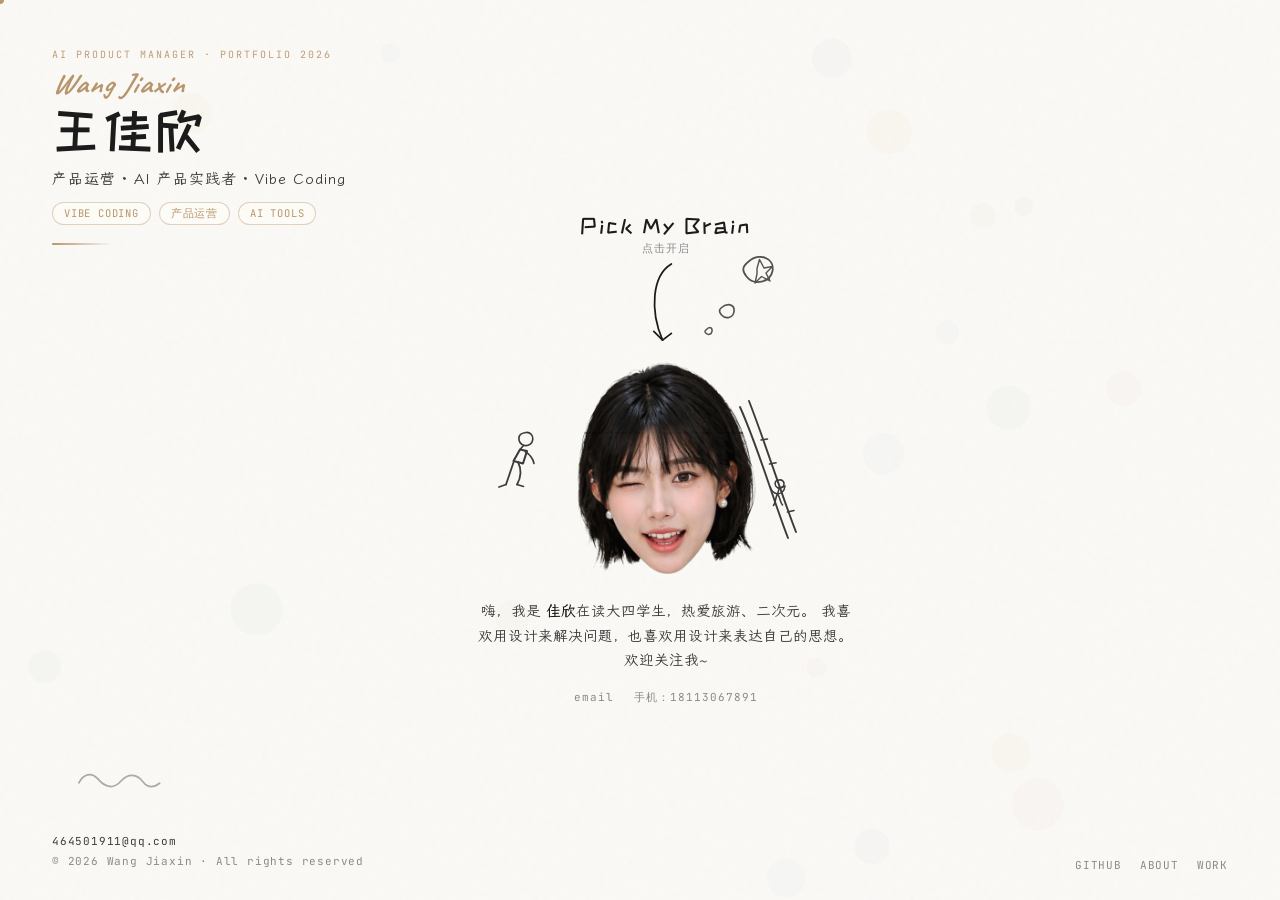
==== commit 076c454b: "feat: v2全站改版 - 实习页3D翻书 + 首页Ballpit粒子 + 自定义光标 + 磁性按钮" ====
--- a/index.html
+++ b/index.html
@@ -4,327 +4,993 @@
     <meta charset="UTF-8" />
     <meta name="viewport" content="width=device-width, initial-scale=1.0" />
     <title>王佳欣的个人主页</title>
-    <link href="fonts/local-c24c04de.css" rel="stylesheet" />
-    <link rel="stylesheet" href="fonts/local-511fb728.css" />
+    
+    
+    <link
+      href="fonts/local-c24c04de.css"
+      rel="stylesheet"
+    />
+    <link
+      rel="stylesheet"
+      href="fonts/local-511fb728.css"
+    />
     <style>
       :root {
-        --bg: #FAF9F6; --ink: #1a1a1a; --soft: #8a8a8a;
-        --pink: #f5e6e8; --purple: #ece8f4; --green: #e5ede3; --yellow: #f8f0da;
-        --ink-soft: #3a3a3a; --ink-light: #6a6a6a; --line: #d5d0c8;
-        --accent: #b8956a; --accent-soft: #d4b5a0;
-      }
-      * { margin: 0; padding: 0; box-sizing: border-box; }
-      html, body { height: 100%; overflow: hidden; }
-      body { background: var(--bg); color: var(--ink); font-family: "LXGW WenKai", "ZCOOL XiaoWei", "PingFang SC", system-ui, sans-serif; }
+        --bg: #FAF9F6;
+        --ink: #1a1a1a;
+        --soft: #8a8a8a;
+        --pink: #f5e6e8;
+        --purple: #ece8f4;
+        --green: #e5ede3;
+        --yellow: #f8f0da;
+        --ink-soft: #3a3a3a;
+        --ink-light: #6a6a6a;
+        --line: #d5d0c8;
+        --accent: #b8956a;
+        --accent-soft: #d4b5a0;
+      }
+      * {
+        margin: 0;
+        padding: 0;
+        box-sizing: border-box;
+      }
+      html,
+      body {
+        height: 100%;
+        overflow: hidden;
+      }
+      body {
+        background: var(--bg);
+        color: var(--ink);
+        font-family: "LXGW WenKai", "ZCOOL XiaoWei", "PingFang SC", system-ui, sans-serif;
+      }
+
+      /* 纸张纹理：全局淡淡噪点 */
       body::after {
-        content: ""; position: fixed; inset: 0; z-index: 9999; pointer-events: none; opacity: 0.025;
+        content: "";
+        position: fixed;
+        inset: 0;
+        z-index: 9999;
+        pointer-events: none;
+        opacity: 0.025;
         background-image: url("data:image/svg+xml,%3Csvg viewBox='0 0 200 200' xmlns='http://www.w3.org/2000/svg'%3E%3Cfilter id='n'%3E%3CfeTurbulence type='fractalNoise' baseFrequency='0.75' numOctaves='4' stitchTiles='stitch'/%3E%3C/filter%3E%3Crect width='100%25' height='100%25' filter='url(%23n)'/%3E%3C/svg%3E");
       }
+
+      /* ==== 自定义光标 ==== */
+      body { cursor: none; }
+      .cursor-dot {
+        position: fixed; top: 0; left: 0; width: 8px; height: 8px;
+        background: var(--accent); border-radius: 50%; pointer-events: none;
+        z-index: 10001; transform: translate(-50%, -50%);
+        transition: width 0.25s ease, height 0.25s ease, background 0.25s ease, border 0.25s ease;
+      }
+      .cursor-dot.hover {
+        width: 24px; height: 24px; background: transparent;
+        border: 2px solid var(--accent);
+      }
+      @media (max-width: 768px) { body { cursor: auto; } .cursor-dot { display: none; } }
+
+      /* ==== Ballpit 球池粒子画布 ==== */
+      #ballpit-canvas {
+        position: fixed; inset: 0; z-index: 0; pointer-events: none;
+        opacity: 0.3;
+      }
+
+      /* ==== 磁性按钮 ==== */
+      .magnetic-btn {
+        display: inline-flex; align-items: center; gap: 6px;
+        font-family: "JetBrains Mono", monospace; font-size: 11px; letter-spacing: 1px;
+        color: var(--ink-soft); text-decoration: none;
+        transition: color 0.2s;
+        position: relative;
+      }
+      .magnetic-btn::after {
+        content: ""; position: absolute; left: 0; right: 0; bottom: -3px; height: 1px;
+        background: var(--accent); transform: scaleX(0); transform-origin: left; transition: transform 0.25s;
+      }
+      .magnetic-btn:hover { color: var(--ink); }
+      .magnetic-btn:hover::after { transform: scaleX(1); }
+
+      /* ==== 左上角 Hero 个人介绍区 ==== */
       .hero-corner {
-        position: fixed; top: 48px; left: 52px; z-index: 10; pointer-events: none;
-        opacity: 0; animation: heroFadeIn 1s ease 0.3s forwards;
-      }
-      @keyframes heroFadeIn { to { opacity: 1; } }
+        position: fixed;
+        top: 48px;
+        left: 52px;
+        z-index: 10;
+        pointer-events: none;
+        opacity: 0;
+        animation: heroFadeIn 1s ease 0.3s forwards;
+      }
+      @keyframes heroFadeIn {
+        to { opacity: 1; }
+      }
       .hero-corner .hero-name {
         font-family: "ZCOOL KuaiLe", "ZCOOL XiaoWei", cursive;
-        font-size: 52px; font-weight: 400; letter-spacing: 4px; color: var(--ink); line-height: 1.1;
+        font-size: 52px;
+        font-weight: 400;
+        letter-spacing: 4px;
+        color: var(--ink);
+        line-height: 1.1;
       }
       .hero-corner .hero-name .latin {
-        font-family: "Caveat", cursive; font-size: 0.55em; color: var(--accent);
-        font-style: italic; font-weight: 700; letter-spacing: 1px; display: block; margin-bottom: 2px;
+        font-family: "Caveat", cursive;
+        font-size: 0.55em;
+        color: var(--accent);
+        font-style: italic;
+        font-weight: 700;
+        letter-spacing: 1px;
+        display: block;
+        margin-bottom: 2px;
       }
       .hero-corner .hero-subtitle {
         font-family: "LXGW WenKai", "ZCOOL XiaoWei", "PingFang SC", sans-serif;
-        font-size: 15px; color: var(--ink-soft); margin-top: 10px; letter-spacing: 1px;
-      }
-      .hero-corner .hero-tags { display: flex; flex-wrap: wrap; gap: 8px; margin-top: 14px; max-width: 280px; }
+        font-size: 15px;
+        color: var(--ink-soft);
+        margin-top: 10px;
+        letter-spacing: 1px;
+      }
+      .hero-corner .hero-tags {
+        display: flex;
+        flex-wrap: wrap;
+        gap: 8px;
+        margin-top: 14px;
+        max-width: 280px;
+      }
       .hero-corner .hero-tag {
-        font-family: "JetBrains Mono", monospace; font-size: 10.5px; letter-spacing: 0.8px;
-        color: var(--accent); border: 1px solid rgba(184, 149, 106, 0.4); border-radius: 999px;
-        padding: 3px 11px; background: rgba(255, 253, 248, 0.6);
+        font-family: "JetBrains Mono", monospace;
+        font-size: 10.5px;
+        letter-spacing: 0.8px;
+        color: var(--accent);
+        border: 1px solid rgba(184, 149, 106, 0.4);
+        border-radius: 999px;
+        padding: 3px 11px;
+        background: rgba(255, 253, 248, 0.6);
       }
       .hero-corner .hero-line {
-        width: 60px; height: 2px; background: linear-gradient(90deg, var(--accent), transparent);
-        margin-top: 18px; border-radius: 2px;
-      }
+        width: 60px;
+        height: 2px;
+        background: linear-gradient(90deg, var(--accent), transparent);
+        margin-top: 18px;
+        border-radius: 2px;
+      }
+
+      /* ==== 可复用工具类：图片占位（淡米黄圆角矩形 + 手绘边框）==== */
       .ph-placeholder {
-        position: relative; background: #f5ecd7; border: 1.8px solid var(--line);
+        position: relative;
+        background: #f5ecd7;
+        border: 1.8px solid var(--line);
         border-radius: 14px 18px 16px 20px / 18px 14px 20px 16px;
-        display: flex; align-items: center; justify-content: center;
-        color: var(--ink-light); font-family: "ZCOOL KuaiLe", "ZCOOL XiaoWei", cursive;
-        font-size: 13px; letter-spacing: 2px; overflow: hidden;
+        display: flex;
+        align-items: center;
+        justify-content: center;
+        color: var(--ink-light);
+        font-family: "ZCOOL KuaiLe", "ZCOOL XiaoWei", cursive;
+        font-size: 13px;
+        letter-spacing: 2px;
+        overflow: hidden;
       }
       .ph-placeholder::before {
-        content: ""; position: absolute; inset: 4px; border: 1px dashed rgba(0, 0, 0, 0.08);
-        border-radius: 10px; pointer-events: none;
+        content: "";
+        position: absolute;
+        inset: 4px;
+        border: 1px dashed rgba(0, 0, 0, 0.08);
+        border-radius: 10px;
+        pointer-events: none;
       }
       .ph-placeholder-label {
-        font-family: "ZCOOL KuaiLe", "ZCOOL XiaoWei", cursive; font-size: 12px;
-        color: var(--ink-light); letter-spacing: 1px; margin-top: 6px;
-      }
-      .svg-wavy { stroke: var(--ink); stroke-linecap: round; fill: none; }
-      #doodle-scene { position: fixed; inset: 0; z-index: 1; pointer-events: none; overflow: hidden; }
-      #doodle-scene .dood { position: absolute; color: var(--ink); opacity: 0; animation: doodFade 0.9s ease forwards; }
-      #doodle-scene .dood svg { display: block; }
-      @keyframes doodFade { to { opacity: var(--op, 0.85); } }
-      body.panel-open #doodle-scene, body.open #doodle-scene { opacity: 0.15; transition: opacity 0.35s ease; }
+        font-family: "ZCOOL KuaiLe", "ZCOOL XiaoWei", cursive;
+        font-size: 12px;
+        color: var(--ink-light);
+        letter-spacing: 1px;
+        margin-top: 6px;
+      }
+
+      /* ==== 手绘波浪线 / 虚线工具类 ==== */
+      .svg-wavy {
+        stroke: var(--ink);
+        stroke-linecap: round;
+        fill: none;
+      }
+
+      /* ---- 手绘涂鸦背景层（喜茶风）---- */
+      #doodle-scene {
+        position: fixed;
+        inset: 0;
+        z-index: 1;
+        pointer-events: none;
+        overflow: hidden;
+      }
+      #doodle-scene .dood {
+        position: absolute;
+        color: var(--ink);
+        opacity: 0;
+        animation: doodFade 0.9s ease forwards;
+      }
+      #doodle-scene .dood svg {
+        display: block;
+      }
+      @keyframes doodFade {
+        to {
+          opacity: var(--op, 0.85);
+        }
+      }
+      /* 面板打开 / 头像展开时淡化涂鸦，避免与弹层、神经元气泡抢视线 */
+      body.panel-open #doodle-scene,
+      body.open #doodle-scene {
+        opacity: 0.15;
+        transition: opacity 0.35s ease;
+      }
+
+      /* ---- the head ---- */
       #head {
-        position: absolute; left: 52%; top: 52%; transform: translate(-50%, -50%);
-        z-index: 4; text-align: center; cursor: pointer;
+        position: absolute;
+        left: 52%;
+        top: 52%;
+        transform: translate(-50%, -50%);
+        z-index: 4;
+        text-align: center;
+        cursor: pointer;
       }
       #head .skull {
-        position: relative; width: 212px; height: 212px; margin: 0 auto;
-        transition: transform 0.9s cubic-bezier(0.2, 0.85, 0.25, 1); z-index: 3;
+        position: relative;
+        width: 212px;
+        height: 212px;
+        margin: 0 auto;
+        transition: transform 0.9s cubic-bezier(0.2, 0.85, 0.25, 1);
+        z-index: 3;
       }
       #head .layer {
-        position: absolute; inset: 0; width: 100%; height: 100%; object-fit: contain;
-        display: block; -webkit-user-drag: none; user-select: none; pointer-events: none;
-      }
-      #head .base { z-index: 1; }
+        position: absolute;
+        inset: 0;
+        width: 100%;
+        height: 100%;
+        object-fit: contain;
+        display: block;
+        -webkit-user-drag: none;
+        user-select: none;
+        pointer-events: none;
+      }
+      #head .base {
+        z-index: 1;
+      }
       #head .lid {
-        z-index: 2; transform-origin: 80% 34.5%;
+        z-index: 2;
+        transform-origin: 80% 34.5%; /* hinge: the corner on the head's edge */
         transition: transform 1s cubic-bezier(0.55, 0, 0.2, 1);
       }
-      body.open #head .lid { transform: rotate(125deg); }
+      body.open #head .lid {
+        transform: rotate(125deg);
+      } /* swing open about that fixed edge, clockwise */
       #head .hint {
-        position: absolute; bottom: calc(100% + 14px); left: 50%; transform: translateX(-50%);
-        z-index: 5; display: flex; flex-direction: column; align-items: center; text-align: center;
-        color: var(--ink); transition: opacity 0.5s; white-space: nowrap; pointer-events: none;
-      }
-      body.open #head .hint { opacity: 0; }
+        position: absolute;
+        bottom: calc(100% + 14px);
+        left: 50%;
+        transform: translateX(-50%);
+        z-index: 5;
+        display: flex;
+        flex-direction: column;
+        align-items: center;
+        text-align: center;
+        color: var(--ink);
+        transition: opacity 0.5s;
+        white-space: nowrap;
+        pointer-events: none;
+      }
+      body.open #head .hint {
+        opacity: 0;
+      }
       #head .hint .hbig {
-        font-family: "ZCOOL KuaiLe", "ZCOOL XiaoWei", cursive; font-weight: 400;
-        font-size: 22px; letter-spacing: 2px;
+        font-family: "ZCOOL KuaiLe", "ZCOOL XiaoWei", cursive;
+        font-weight: 400;
+        font-size: 22px;
+        letter-spacing: 2px;
       }
       #head .hint .hsub {
-        font-family: "Hanken Grotesk", system-ui, sans-serif; font-weight: 400;
-        font-size: 11px; color: var(--soft); letter-spacing: 1px; margin-top: 4px;
-      }
-      #head .hint .harrow { width: 48px; height: 88px; color: var(--ink); margin-top: 4px; }
+        font-family: "Hanken Grotesk", system-ui, sans-serif;
+        font-weight: 400;
+        font-size: 11px;
+        color: var(--soft);
+        letter-spacing: 1px;
+        margin-top: 4px;
+      }
+      #head .hint .harrow {
+        width: 48px;
+        height: 88px;
+        color: var(--ink);
+        margin-top: 4px;
+      }
       #head .meta {
-        position: absolute; top: calc(100% + 26px); left: 50%; transform: translateX(-50%);
-        width: min(380px, 92vw); transition: opacity 0.5s;
-      }
-      body.open #head .meta { opacity: 0; pointer-events: none; }
+        position: absolute;
+        top: calc(100% + 26px);
+        left: 50%;
+        transform: translateX(-50%);
+        width: min(380px, 92vw);
+        transition: opacity 0.5s;
+      }
+      body.open #head .meta {
+        opacity: 0;
+        pointer-events: none;
+      }
       #head .meta .bio {
         font-family: "LXGW WenKai", "ZCOOL XiaoWei", "PingFang SC", sans-serif;
-        font-size: 14.5px; color: var(--ink-soft); max-width: 380px; margin: 0 auto; line-height: 1.7;
-      }
-      #head .meta .bio b { font-weight: 600; color: var(--ink); }
-      #head .meta .links { display: flex; gap: 20px; justify-content: center; margin-top: 16px; }
+        font-size: 14.5px;
+        color: var(--ink-soft);
+        max-width: 380px;
+        margin: 0 auto;
+        line-height: 1.7;
+      }
+      #head .meta .bio b {
+        font-weight: 600;
+        color: var(--ink);
+      }
+      #head .meta .links {
+        display: flex;
+        gap: 20px;
+        justify-content: center;
+        margin-top: 16px;
+      }
       #head .meta .links a {
-        font-family: "JetBrains Mono", monospace; font-size: 11px; letter-spacing: 1px;
-        color: var(--soft); text-decoration: none; position: relative; pointer-events: auto;
-      }
-      #head .meta .links a:hover { color: var(--ink); }
+        font-family: "JetBrains Mono", monospace;
+        font-size: 11px;
+        letter-spacing: 1px;
+        color: var(--soft);
+        text-decoration: none;
+        position: relative;
+        pointer-events: auto;
+      }
+      #head .meta .links a:hover {
+        color: var(--ink);
+      }
       #head .meta .links a::after {
-        content: ""; position: absolute; left: 0; right: 0; bottom: -3px; height: 1px;
-        background: var(--ink); transform: scaleX(0); transform-origin: left; transition: transform 0.25s;
-      }
-      #head .meta .links a:hover::after { transform: scaleX(1); }
-      #head .synapses { position: absolute; inset: 0; z-index: 1; pointer-events: none; }
-      #head .labels { position: absolute; inset: 0; z-index: 5; pointer-events: none; }
-      #head .branch, #head .label-branch { position: absolute; inset: 0; transform-origin: 50% 50%; }
+        content: "";
+        position: absolute;
+        left: 0;
+        right: 0;
+        bottom: -3px;
+        height: 1px;
+        background: var(--ink);
+        transform: scaleX(0);
+        transform-origin: left;
+        transition: transform 0.25s;
+      }
+      #head .meta .links a:hover::after {
+        transform: scaleX(1);
+      }
+
+      /* ---- synapses: the neuron-tentacle nav reveal ---- */
+      #head .synapses {
+        position: absolute;
+        inset: 0;
+        z-index: 1;
+        pointer-events: none;
+      }
+      #head .labels {
+        position: absolute;
+        inset: 0;
+        z-index: 5;
+        pointer-events: none;
+      }
+      #head .branch,
+      #head .label-branch {
+        position: absolute;
+        inset: 0;
+        transform-origin: 50% 50%;
+      }
       #head .synapse-svg {
-        position: absolute; left: 50%; top: 50%; width: 600px; height: 600px;
-        transform: translate(-50%, -50%); overflow: visible;
+        position: absolute;
+        left: 50%;
+        top: 50%;
+        width: 600px;
+        height: 600px;
+        transform: translate(-50%, -50%);
+        overflow: visible;
       }
       #head .synapse-line {
-        fill: none; stroke: #c8c4bc; stroke-width: 1.3; stroke-linecap: round;
-        opacity: 0; transition: opacity 0.2s;
-      }
-      body.open #head .synapse-line { opacity: 0.75; }
-      #head .synapse-pulse { fill: var(--accent); opacity: 0; }
+        fill: none;
+        stroke: #c8c4bc;
+        stroke-width: 1.3;
+        stroke-linecap: round;
+        opacity: 0;
+        transition: opacity 0.2s;
+      }
+      body.open #head .synapse-line {
+        opacity: 0.75;
+      }
+      #head .synapse-pulse {
+        fill: var(--accent);
+        opacity: 0;
+      }
+
+      /* ---- 标签卡片气泡造型 ---- */
       #head .synapse-label {
-        position: absolute; left: 50%; top: 50%;
-        transform: translate(calc(-50% + var(--x)), calc(-50% + var(--y))) scale(0.7);
-        opacity: 0; display: flex; flex-direction: column; align-items: flex-start;
-        padding: 16px 22px; border-radius: var(--radius, 40% 60% 70% 30% / 40% 50% 60% 50%);
-        background: var(--card-bg, #f4f3ff); text-decoration: none; white-space: nowrap;
-        pointer-events: none; transition: opacity 0.3s ease, transform 0.5s cubic-bezier(0.2, 0.8, 0.25, 1.25), box-shadow 0.3s ease;
+        position: absolute;
+        left: 50%;
+        top: 50%;
+        transform: translate(calc(-50% + var(--x)), calc(-50% + var(--y)))
+          scale(0.7);
+        opacity: 0;
+
+        display: flex;
+        flex-direction: column;
+        align-items: flex-start;
+        padding: 16px 22px;
+        border-radius: var(--radius, 40% 60% 70% 30% / 40% 50% 60% 50%);
+        background: var(--card-bg, #f4f3ff);
+        text-decoration: none;
+        white-space: nowrap;
+        pointer-events: none;
+        transition:
+          opacity 0.3s ease,
+          transform 0.5s cubic-bezier(0.2, 0.8, 0.25, 1.25),
+          box-shadow 0.3s ease;
         box-shadow: 0 6px 24px rgba(0, 0, 0, 0.03);
       }
+
       body.open #head .synapse-label {
-        opacity: 1; transform: translate(calc(-50% + var(--x)), calc(-50% + var(--y))) scale(1);
+        opacity: 1;
+        transform: translate(calc(-50% + var(--x)), calc(-50% + var(--y)))
+          scale(1);
         pointer-events: auto;
       }
-      #head .synapse-label:hover { box-shadow: 0 10px 32px rgba(0, 0, 0, 0.08); }
+
+      #head .synapse-label:hover {
+        box-shadow: 0 10px 32px rgba(0, 0, 0, 0.08);
+      }
+
       #head .synapse-label .title-row {
-        display: flex; align-items: center; gap: 6px;
-        font-family: "ZCOOL KuaiLe", "ZCOOL XiaoWei", cursive; font-weight: 400; font-size: 20px; color: var(--ink);
-      }
+        display: flex;
+        align-items: center;
+        gap: 6px;
+        font-family: "ZCOOL KuaiLe", "ZCOOL XiaoWei", cursive;
+        font-weight: 400;
+        font-size: 20px;
+        color: var(--ink);
+      }
+
       #head .synapse-label .spark {
-        font-style: normal; font-size: 13px; color: var(--accent); display: inline-block;
+        font-style: normal;
+        font-size: 13px;
+        color: var(--accent);
+        display: inline-block;
         animation: twinkle 2.4s ease-in-out infinite;
       }
+
       @keyframes twinkle {
-        0%, 100% { opacity: 0.3; transform: translateY(-1px) scale(0.8) rotate(0deg); }
-        50% { opacity: 1; transform: translateY(-1px) scale(1.15) rotate(18deg); }
-      }
+        0%,
+        100% {
+          opacity: 0.3;
+          transform: translateY(-1px) scale(0.8) rotate(0deg);
+        }
+        50% {
+          opacity: 1;
+          transform: translateY(-1px) scale(1.15) rotate(18deg);
+        }
+      }
+
       #head .synapse-label .zh-title {
-        font-family: "ZCOOL KuaiLe", "ZCOOL XiaoWei", cursive; font-weight: 400;
-        font-size: 13px; color: var(--ink); margin-top: 3px;
-      }
+        font-family: "ZCOOL KuaiLe", "ZCOOL XiaoWei", cursive;
+        font-weight: 400;
+        font-size: 13px;
+        color: var(--ink);
+        margin-top: 3px;
+      }
+
       #head .synapse-label .sub-desc {
         font-family: "ZCOOL XiaoWei", "LXGW WenKai", "PingFang SC", sans-serif;
-        font-size: 10px; line-height: 1.35; color: #72727a; margin-top: 5px; text-align: left;
-      }
-      #label-branch-0 .synapse-label { --card-bg: #f3e4e6; --radius: 50% 50% 40% 60% / 40% 60% 50% 50%; }
-      #label-branch-1 .synapse-label { --card-bg: #e9e4f0; --radius: 60% 40% 50% 50% / 50% 60% 40% 60%; }
-      #label-branch-2 .synapse-label { --card-bg: #f5ecd4; --radius: 40% 60% 50% 50% / 60% 40% 60% 40%; }
-      #label-branch-3 .synapse-label { --card-bg: #e5eaf0; --radius: 50% 50% 60% 40% / 40% 50% 50% 60%; }
-      #label-branch-4 .synapse-label { --card-bg: #dfe8de; --radius: 60% 40% 40% 60% / 50% 50% 60% 40%; }
-      .doodle { position: absolute; pointer-events: none; opacity: 0; transition: opacity 0.5s ease 0.3s; }
-      body.open .doodle { opacity: 0.85; }
+        font-size: 10px;
+        line-height: 1.35;
+        color: #72727a;
+        margin-top: 5px;
+        text-align: left;
+      }
+
+      /* 气泡背景色与不规则边缘造型差异（莫兰迪色系） */
+      #label-branch-0 .synapse-label {
+        --card-bg: #f3e4e6;
+        --radius: 50% 50% 40% 60% / 40% 60% 50% 50%;
+      }
+      #label-branch-1 .synapse-label {
+        --card-bg: #e9e4f0;
+        --radius: 60% 40% 50% 50% / 50% 60% 40% 60%;
+      }
+      #label-branch-2 .synapse-label {
+        --card-bg: #f5ecd4;
+        --radius: 40% 60% 50% 50% / 60% 40% 60% 40%;
+      }
+      #label-branch-3 .synapse-label {
+        --card-bg: #e5eaf0;
+        --radius: 50% 50% 60% 40% / 40% 50% 50% 60%;
+      }
+      #label-branch-4 .synapse-label {
+        --card-bg: #dfe8de;
+        --radius: 60% 40% 40% 60% / 50% 50% 60% 40%;
+      }
+
+      /* 装饰性手绘曲线 */
+      .doodle {
+        position: absolute;
+        pointer-events: none;
+        opacity: 0;
+        transition: opacity 0.5s ease 0.3s;
+      }
+      body.open .doodle {
+        opacity: 0.85;
+      }
+
+      /* 点缀星号 */
       .deco-star {
-        position: absolute; color: var(--accent); font-size: 18px; pointer-events: none;
-        opacity: 0; transition: opacity 0.5s ease 0.3s;
-      }
-      body.open .deco-star { opacity: 0.6; }
+        position: absolute;
+        color: var(--accent);
+        font-size: 18px;
+        pointer-events: none;
+        opacity: 0;
+        transition: opacity 0.5s ease 0.3s;
+      }
+      body.open .deco-star {
+        opacity: 0.6;
+      }
+
       #head .synapse-label .ch {
-        display: inline-block; opacity: 0; transform: translateY(7px) rotate(-8deg);
-        transition: opacity 0.35s ease, transform 0.4s cubic-bezier(0.2, 0.8, 0.25, 1.3);
+        display: inline-block;
+        opacity: 0;
+        transform: translateY(7px) rotate(-8deg);
+        transition:
+          opacity 0.35s ease,
+          transform 0.4s cubic-bezier(0.2, 0.8, 0.25, 1.3);
         transition-delay: var(--cd, 0ms);
       }
-      body.open #head .synapse-label .ch { opacity: 1; transform: translateY(0) rotate(0deg); }
+      body.open #head .synapse-label .ch {
+        opacity: 1;
+        transform: translateY(0) rotate(0deg);
+      }
+
       @keyframes chBounce {
-        0% { transform: translateY(0); }
-        35% { transform: translateY(-5px) rotate(-4deg); }
-        65% { transform: translateY(1px) rotate(3deg); }
-        100% { transform: translateY(0) rotate(0deg); }
-      }
-      #head .synapse-label:hover .ch:nth-child(1) { animation: chBounce 0.5s ease 0ms; }
-      #head .synapse-label:hover .ch:nth-child(2) { animation: chBounce 0.5s ease 35ms; }
-      #head .synapse-label:hover .ch:nth-child(3) { animation: chBounce 0.5s ease 70ms; }
-      #head .synapse-label:hover .ch:nth-child(4) { animation: chBounce 0.5s ease 105ms; }
-      #head .synapse-label:hover .ch:nth-child(5) { animation: chBounce 0.5s ease 140ms; }
-      #head .synapse-label:hover .ch:nth-child(6) { animation: chBounce 0.5s ease 175ms; }
-      #head .synapse-label:hover .ch:nth-child(7) { animation: chBounce 0.5s ease 210ms; }
-      #head .synapse-label:hover .ch:nth-child(8) { animation: chBounce 0.5s ease 245ms; }
-      #head .synapse-label:hover .ch:nth-child(9) { animation: chBounce 0.5s ease 280ms; }
-      #head .synapse-label:hover .ch:nth-child(10) { animation: chBounce 0.5s ease 315ms; }
-      @keyframes sway0 { 0%, 100% { transform: rotate(-1.6deg); } 50% { transform: rotate(1.3deg); } }
-      @keyframes sway1 { 0%, 100% { transform: rotate(1.4deg); } 50% { transform: rotate(-1.7deg); } }
-      @keyframes sway2 { 0%, 100% { transform: rotate(-1.2deg); } 50% { transform: rotate(1.8deg); } }
-      @keyframes sway3 { 0%, 100% { transform: rotate(1.7deg); } 50% { transform: rotate(-1.1deg); } }
-      @keyframes sway4 { 0%, 100% { transform: rotate(-1.9deg); } 50% { transform: rotate(1.2deg); } }
-      body.open #branch-0, body.open #label-branch-0 { animation: sway0 5.2s ease-in-out infinite; }
-      body.open #branch-1, body.open #label-branch-1 { animation: sway1 6.4s ease-in-out 0.15s infinite; }
-      body.open #branch-2, body.open #label-branch-2 { animation: sway2 5.8s ease-in-out 0.3s infinite; }
-      body.open #branch-3, body.open #label-branch-3 { animation: sway3 6.9s ease-in-out 0.1s infinite; }
-      body.open #branch-4, body.open #label-branch-4 { animation: sway4 6.1s ease-in-out 0.25s infinite; }
+        0% {
+          transform: translateY(0);
+        }
+        35% {
+          transform: translateY(-5px) rotate(-4deg);
+        }
+        65% {
+          transform: translateY(1px) rotate(3deg);
+        }
+        100% {
+          transform: translateY(0) rotate(0deg);
+        }
+      }
+      #head .synapse-label:hover .ch:nth-child(1) {
+        animation: chBounce 0.5s ease 0ms;
+      }
+      #head .synapse-label:hover .ch:nth-child(2) {
+        animation: chBounce 0.5s ease 35ms;
+      }
+      #head .synapse-label:hover .ch:nth-child(3) {
+        animation: chBounce 0.5s ease 70ms;
+      }
+      #head .synapse-label:hover .ch:nth-child(4) {
+        animation: chBounce 0.5s ease 105ms;
+      }
+      #head .synapse-label:hover .ch:nth-child(5) {
+        animation: chBounce 0.5s ease 140ms;
+      }
+      #head .synapse-label:hover .ch:nth-child(6) {
+        animation: chBounce 0.5s ease 175ms;
+      }
+      #head .synapse-label:hover .ch:nth-child(7) {
+        animation: chBounce 0.5s ease 210ms;
+      }
+      #head .synapse-label:hover .ch:nth-child(8) {
+        animation: chBounce 0.5s ease 245ms;
+      }
+      #head .synapse-label:hover .ch:nth-child(9) {
+        animation: chBounce 0.5s ease 280ms;
+      }
+      #head .synapse-label:hover .ch:nth-child(10) {
+        animation: chBounce 0.5s ease 315ms;
+      }
+
+      @keyframes sway0 {
+        0%,
+        100% {
+          transform: rotate(-1.6deg);
+        }
+        50% {
+          transform: rotate(1.3deg);
+        }
+      }
+      @keyframes sway1 {
+        0%,
+        100% {
+          transform: rotate(1.4deg);
+        }
+        50% {
+          transform: rotate(-1.7deg);
+        }
+      }
+      @keyframes sway2 {
+        0%,
+        100% {
+          transform: rotate(-1.2deg);
+        }
+        50% {
+          transform: rotate(1.8deg);
+        }
+      }
+      @keyframes sway3 {
+        0%,
+        100% {
+          transform: rotate(1.7deg);
+        }
+        50% {
+          transform: rotate(-1.1deg);
+        }
+      }
+      @keyframes sway4 {
+        0%,
+        100% {
+          transform: rotate(-1.9deg);
+        }
+        50% {
+          transform: rotate(1.2deg);
+        }
+      }
+      body.open #branch-0,
+      body.open #label-branch-0 {
+        animation: sway0 5.2s ease-in-out infinite;
+      }
+      body.open #branch-1,
+      body.open #label-branch-1 {
+        animation: sway1 6.4s ease-in-out 0.15s infinite;
+      }
+      body.open #branch-2,
+      body.open #label-branch-2 {
+        animation: sway2 5.8s ease-in-out 0.3s infinite;
+      }
+      body.open #branch-3,
+      body.open #label-branch-3 {
+        animation: sway3 6.9s ease-in-out 0.1s infinite;
+      }
+      body.open #branch-4,
+      body.open #label-branch-4 {
+        animation: sway4 6.1s ease-in-out 0.25s infinite;
+      }
+
+      /* ==== 底部统一页脚 ==== */
       .site-footer {
-        position: fixed; bottom: 28px; left: 52px; right: 52px; z-index: 10;
-        display: flex; justify-content: space-between; align-items: flex-end;
-        pointer-events: none; opacity: 0; animation: heroFadeIn 1s ease 0.6s forwards;
+        position: fixed;
+        bottom: 28px;
+        left: 52px;
+        right: 52px;
+        z-index: 10;
+        display: flex;
+        justify-content: space-between;
+        align-items: flex-end;
+        pointer-events: none;
+        opacity: 0;
+        animation: heroFadeIn 1s ease 0.6s forwards;
       }
       .site-footer .footer-left {
-        font-family: "JetBrains Mono", monospace; font-size: 11px; color: var(--soft);
-        letter-spacing: 0.8px; line-height: 1.8;
+        font-family: "JetBrains Mono", monospace;
+        font-size: 11px;
+        color: var(--soft);
+        letter-spacing: 0.8px;
+        line-height: 1.8;
       }
       .site-footer .footer-left a {
-        color: var(--ink-soft); text-decoration: none; pointer-events: auto;
-        border-bottom: 1px solid transparent; transition: border-color 0.2s;
-      }
-      .site-footer .footer-left a:hover { border-bottom-color: var(--accent); }
-      .site-footer .footer-right { display: flex; gap: 18px; align-items: center; }
+        color: var(--ink-soft);
+        text-decoration: none;
+        pointer-events: auto;
+        border-bottom: 1px solid transparent;
+        transition: border-color 0.2s;
+      }
+      .site-footer .footer-left a:hover {
+        border-bottom-color: var(--accent);
+      }
+      .site-footer .footer-right {
+        display: flex;
+        gap: 18px;
+        align-items: center;
+      }
       .site-footer .footer-right a {
-        font-family: "JetBrains Mono", monospace; font-size: 11px; color: var(--soft);
-        text-decoration: none; letter-spacing: 0.8px; pointer-events: auto;
-        position: relative; transition: color 0.2s;
-      }
-      .site-footer .footer-right a:hover { color: var(--ink); }
+        font-family: "JetBrains Mono", monospace;
+        font-size: 11px;
+        color: var(--soft);
+        text-decoration: none;
+        letter-spacing: 0.8px;
+        pointer-events: auto;
+        position: relative;
+        transition: color 0.2s;
+      }
+      .site-footer .footer-right a:hover {
+        color: var(--ink);
+      }
       .site-footer .footer-right a::after {
-        content: ""; position: absolute; left: 0; right: 0; bottom: -3px; height: 1px;
-        background: var(--accent); transform: scaleX(0); transform-origin: left; transition: transform 0.25s;
-      }
-      .site-footer .footer-right a:hover::after { transform: scaleX(1); }
-      body.open .site-footer { opacity: 0; transition: opacity 0.4s ease; }
+        content: "";
+        position: absolute;
+        left: 0;
+        right: 0;
+        bottom: -3px;
+        height: 1px;
+        background: var(--accent);
+        transform: scaleX(0);
+        transform-origin: left;
+        transition: transform 0.25s;
+      }
+      .site-footer .footer-right a:hover::after {
+        transform: scaleX(1);
+      }
+      body.open .site-footer {
+        opacity: 0;
+        transition: opacity 0.4s ease;
+      }
+
       footer {
-        position: fixed; bottom: 22px; left: 36px; z-index: 5;
-        font-family: system-ui, -apple-system, sans-serif; font-size: 11px; color: var(--soft);
-        letter-spacing: 1px; opacity: 1; transition: opacity 0.8s;
-      }
-      body.open footer { opacity: 0; }
+        position: fixed;
+        bottom: 22px;
+        left: 36px;
+        z-index: 5;
+        font-family:
+          system-ui,
+          -apple-system,
+          sans-serif;
+        font-size: 11px;
+        color: var(--soft);
+        letter-spacing: 1px;
+        opacity: 1;
+        transition: opacity 0.8s;
+      }
+      body.open footer {
+        opacity: 0;
+      }
+
+      /* ---- mobile ---- */
       @media (max-width: 640px) {
-        .hero-corner { top: 28px; left: 24px; }
-        .hero-corner .hero-name { font-size: 36px; }
-        .hero-corner .hero-subtitle { font-size: 13px; }
-        .hero-corner .hero-tags { max-width: 200px; }
-        .site-footer { left: 24px; right: 24px; bottom: 20px; flex-direction: column; align-items: flex-start; gap: 8px; }
-        #head { left: 50%; top: 55%; }
-        #head .skull { width: 150px; height: 150px; }
-        #head .meta .bio { font-size: 13.5px; }
-        #head .hint .hbig { font-size: 17px; }
-        #head .synapse-label { padding: 12px 16px; }
-        #head .synapse-label .title-row { font-size: 16px; }
-        #head .branch { transform: scale(0.72); }
-      }
+        .hero-corner {
+          top: 28px;
+          left: 24px;
+        }
+        .hero-corner .hero-name {
+          font-size: 36px;
+        }
+        .hero-corner .hero-subtitle {
+          font-size: 13px;
+        }
+        .hero-corner .hero-tags {
+          max-width: 200px;
+        }
+        .site-footer {
+          left: 24px;
+          right: 24px;
+          bottom: 20px;
+          flex-direction: column;
+          align-items: flex-start;
+          gap: 8px;
+        }
+        #head {
+          left: 50%;
+          top: 55%;
+        }
+        #head .skull {
+          width: 150px;
+          height: 150px;
+        }
+        #head .meta .bio {
+          font-size: 13.5px;
+        }
+        #head .hint .hbig {
+          font-size: 17px;
+        }
+        #head .synapse-label {
+          padding: 12px 16px;
+        }
+        #head .synapse-label .title-row {
+          font-size: 16px;
+        }
+        #head .branch {
+          transform: scale(0.72);
+        }
+      }
+
+      /* ==== 简历内容弹层 panel ==== */
       #panel-overlay {
-        position: fixed; inset: 0; z-index: 9999; display: flex; align-items: center; justify-content: center;
-        background: rgba(250, 249, 246, 0.85); backdrop-filter: blur(4px); -webkit-backdrop-filter: blur(4px);
-        opacity: 0; pointer-events: none; transition: opacity 0.32s ease;
-      }
-      #panel-overlay.show { opacity: 1; pointer-events: auto; }
+        position: fixed;
+        inset: 0;
+        z-index: 9999;
+        display: flex;
+        align-items: center;
+        justify-content: center;
+        background: rgba(250, 249, 246, 0.85);
+        backdrop-filter: blur(4px);
+        -webkit-backdrop-filter: blur(4px);
+        opacity: 0;
+        pointer-events: none;
+        transition: opacity 0.32s ease;
+      }
+      #panel-overlay.show {
+        opacity: 1;
+        pointer-events: auto;
+      }
       .info-panel {
-        position: relative; width: min(560px, 90vw); max-height: 82vh; overflow-y: auto;
-        background: var(--pbg, #fff); border-radius: 20px 24px 22px 26px / 24px 20px 26px 22px;
+        position: relative;
+        width: min(560px, 90vw);
+        max-height: 82vh;
+        overflow-y: auto;
+        background: var(--pbg, #fff);
+        border-radius: 20px 24px 22px 26px / 24px 20px 26px 22px;
         padding: 40px 44px 44px;
-        box-shadow: 0 20px 50px rgba(60, 50, 40, 0.15), 0 1px 0 rgba(255, 255, 255, 0.8) inset;
-        transform: translateY(18px) scale(0.97); opacity: 0;
-        transition: transform 0.36s cubic-bezier(0.16, 0.84, 0.3, 1), opacity 0.36s ease;
-        display: none; font-family: "LXGW WenKai", "ZCOOL XiaoWei", "PingFang SC", sans-serif;
-      }
-      #panel-overlay.show .info-panel.active { display: block; transform: translateY(0) scale(1); opacity: 1; }
+        box-shadow:
+          0 20px 50px rgba(60, 50, 40, 0.15),
+          0 1px 0 rgba(255, 255, 255, 0.8) inset;
+        transform: translateY(18px) scale(0.97);
+        opacity: 0;
+        transition:
+          transform 0.36s cubic-bezier(0.16, 0.84, 0.3, 1),
+          opacity 0.36s ease;
+        display: none;
+        font-family: "LXGW WenKai", "ZCOOL XiaoWei", "PingFang SC", sans-serif;
+      }
+      #panel-overlay.show .info-panel.active {
+        display: block;
+        transform: translateY(0) scale(1);
+        opacity: 1;
+      }
       .info-panel .p-close {
-        position: absolute; top: 16px; right: 20px; width: 30px; height: 30px; border-radius: 50%;
-        border: none; background: rgba(0, 0, 0, 0.06); color: var(--ink-light); font-size: 17px;
-        line-height: 30px; cursor: pointer; transition: background 0.2s;
-      }
-      .info-panel .p-close:hover { background: rgba(0, 0, 0, 0.12); }
+        position: absolute;
+        top: 16px;
+        right: 20px;
+        width: 30px;
+        height: 30px;
+        border-radius: 50%;
+        border: none;
+        background: rgba(0, 0, 0, 0.06);
+        color: var(--ink-light);
+        font-size: 17px;
+        line-height: 30px;
+        cursor: pointer;
+        transition: background 0.2s;
+      }
+      .info-panel .p-close:hover {
+        background: rgba(0, 0, 0, 0.12);
+      }
       .info-panel .p-eyebrow {
-        font-family: "Caveat", cursive; font-style: italic; font-weight: 700; letter-spacing: 1px;
-        font-size: 15px; color: var(--accent);
+        font-family: "Caveat", cursive;
+        font-style: italic;
+        font-weight: 700;
+        letter-spacing: 1px;
+        font-size: 15px;
+        color: var(--accent);
       }
       .info-panel .p-title {
-        font-family: "ZCOOL KuaiLe", "ZCOOL XiaoWei", cursive; font-weight: 400; font-size: 36px;
-        letter-spacing: 3px; color: var(--ink); margin: 2px 0 18px;
-      }
-      .info-panel .p-title .spark { color: var(--accent); margin-right: 6px; }
-      .info-panel .p-lead { font-size: 15px; line-height: 1.8; color: var(--ink-soft); margin-bottom: 16px; }
-      .info-panel .tag-row { display: flex; flex-wrap: wrap; gap: 8px; margin: 6px 0 8px; }
+        font-family: "ZCOOL KuaiLe", "ZCOOL XiaoWei", cursive;
+        font-weight: 400;
+        font-size: 36px;
+        letter-spacing: 3px;
+        color: var(--ink);
+        margin: 2px 0 18px;
+      }
+      .info-panel .p-title .spark {
+        color: var(--accent);
+        margin-right: 6px;
+      }
+      .info-panel .p-lead {
+        font-size: 15px;
+        line-height: 1.8;
+        color: var(--ink-soft);
+        margin-bottom: 16px;
+      }
+      .info-panel .tag-row {
+        display: flex;
+        flex-wrap: wrap;
+        gap: 8px;
+        margin: 6px 0 8px;
+      }
       .info-panel .tag {
-        font-size: 12.5px; padding: 5px 12px; border-radius: 999px; background: rgba(184, 149, 106, 0.12);
-        color: var(--accent); font-weight: 500; border: 1px solid rgba(184, 149, 106, 0.25);
-      }
-      .info-panel .proj { border-top: 1px solid rgba(0, 0, 0, 0.07); padding: 16px 0 4px; }
-      .info-panel .proj:first-of-type { border-top: none; }
-      .info-panel .proj h4 { font-size: 15.5px; font-weight: 700; color: #23232b; margin: 0 0 3px; }
-      .info-panel .proj .role { font-size: 12px; color: #9a8ad0; font-weight: 600; margin-bottom: 6px; }
-      .info-panel .proj p { font-size: 13.5px; line-height: 1.65; color: #55555f; margin: 0 0 6px; }
+        font-size: 12.5px;
+        padding: 5px 12px;
+        border-radius: 999px;
+        background: rgba(184, 149, 106, 0.12);
+        color: var(--accent);
+        font-weight: 500;
+        border: 1px solid rgba(184, 149, 106, 0.25);
+      }
+      .info-panel .proj {
+        border-top: 1px solid rgba(0, 0, 0, 0.07);
+        padding: 16px 0 4px;
+      }
+      .info-panel .proj:first-of-type {
+        border-top: none;
+      }
+      .info-panel .proj h4 {
+        font-size: 15.5px;
+        font-weight: 700;
+        color: #23232b;
+        margin: 0 0 3px;
+      }
+      .info-panel .proj .role {
+        font-size: 12px;
+        color: #9a8ad0;
+        font-weight: 600;
+        margin-bottom: 6px;
+      }
+      .info-panel .proj p {
+        font-size: 13.5px;
+        line-height: 1.65;
+        color: #55555f;
+        margin: 0 0 6px;
+      }
       .info-panel .contact-line {
-        display: flex; align-items: center; gap: 10px; font-size: 15px; color: var(--ink-soft);
-        margin: 10px 0; text-decoration: none;
+        display: flex;
+        align-items: center;
+        gap: 10px;
+        font-size: 15px;
+        color: var(--ink-soft);
+        margin: 10px 0;
+        text-decoration: none;
       }
       .info-panel .contact-line .ci {
-        width: 34px; height: 34px; border-radius: 50%; display: inline-flex; align-items: center;
-        justify-content: center; background: rgba(184, 149, 106, 0.12); font-size: 16px;
-      }
-      .info-panel .contact-line b { color: var(--ink); font-weight: 500; }
-      a.info-panel .contact-line:hover b, .info-panel a.contact-line:hover b { color: var(--accent); }
-      .info-panel .soon { text-align: center; padding: 30px 10px 14px; }
-      .info-panel .soon .big { font-size: 40px; margin-bottom: 10px; }
+        width: 34px;
+        height: 34px;
+        border-radius: 50%;
+        display: inline-flex;
+        align-items: center;
+        justify-content: center;
+        background: rgba(184, 149, 106, 0.12);
+        font-size: 16px;
+      }
+      .info-panel .contact-line b {
+        color: var(--ink);
+        font-weight: 500;
+      }
+      a.info-panel .contact-line:hover b,
+      .info-panel a.contact-line:hover b {
+        color: var(--accent);
+      }
+      .info-panel .soon {
+        text-align: center;
+        padding: 30px 10px 14px;
+      }
+      .info-panel .soon .big {
+        font-size: 40px;
+        margin-bottom: 10px;
+      }
       .info-panel .soon .soon-title {
-        font-family: "ZCOOL KuaiLe", "ZCOOL XiaoWei", cursive; font-weight: 400; font-size: 22px;
-        letter-spacing: 3px; color: var(--ink); margin-bottom: 6px;
-      }
-      .info-panel .soon .soon-sub { font-size: 13.5px; color: var(--ink-light); line-height: 1.7; }
-      .info-panel[data-key="about"] .p-title, .info-panel[data-key="projects"] .p-title { font-size: 42px; letter-spacing: 4px; }
-      .wob-char { display: inline-block; will-change: transform; }
-      .info-panel[data-key="about"] .p-lead, .info-panel[data-key="projects"] .proj p { color: var(--ink-soft); line-height: 1.9; }
-      .info-panel[data-key="about"] .tag-row { gap: 10px 12px; align-items: center; }
+        font-family: "ZCOOL KuaiLe", "ZCOOL XiaoWei", cursive;
+        font-weight: 400;
+        font-size: 22px;
+        letter-spacing: 3px;
+        color: var(--ink);
+        margin-bottom: 6px;
+      }
+      .info-panel .soon .soon-sub {
+        font-size: 13.5px;
+        color: var(--ink-light);
+        line-height: 1.7;
+      }
+
+      /* ==== 莫兰迪风：关于我 + 项目作品 专属尺寸/颜色覆盖 ====*/
+      .info-panel[data-key="about"] .p-title,
+      .info-panel[data-key="projects"] .p-title {
+        font-size: 42px;
+        letter-spacing: 4px;
+      }
+      .wob-char {
+        display: inline-block;
+        will-change: transform;
+      }
+      .info-panel[data-key="about"] .p-lead,
+      .info-panel[data-key="projects"] .proj p {
+        color: var(--ink-soft);
+        line-height: 1.9;
+      }
+      /* 不规则标签：大小/旋转角度错落 */
+      .info-panel[data-key="about"] .tag-row {
+        gap: 10px 12px;
+        align-items: center;
+      }
       .info-panel[data-key="about"] .tag {
-        border-radius: 5px; border: 1.4px solid rgba(184, 149, 106, 0.35); background: rgba(184, 149, 106, 0.07);
+        border-radius: 5px;
+        border: 1.4px solid rgba(184, 149, 106, 0.35);
+        background: rgba(184, 149, 106, 0.07);
       }
       .info-panel[data-key="about"] .tag:nth-child(1) { transform: rotate(-2.5deg) translateY(1px); }
       .info-panel[data-key="about"] .tag:nth-child(2) { transform: rotate(1.8deg) translateY(-2px); font-size: 13.5px; }
@@ -333,89 +999,246 @@
       .info-panel[data-key="about"] .tag:nth-child(5) { transform: rotate(-2deg) translateY(1.5px); }
       .info-panel[data-key="about"] .tag:nth-child(6) { transform: rotate(1.4deg) translateY(-2px); font-size: 13px; }
       .info-panel[data-key="about"] .tag:nth-child(7) { transform: rotate(-1.6deg); }
-      .about-doodle-figure { display: block; margin: 10px 0 4px auto; opacity: 0.85; }
+      /* 手绘装饰 */
+      .about-doodle-figure {
+        display: block;
+        margin: 10px 0 4px auto;
+        opacity: 0.85;
+      }
+      /* 底部手写英文落款 */
       .info-panel[data-key="about"] .signature {
-        font-family: "Caveat", cursive; font-size: 21px; font-style: italic; color: var(--accent);
-        margin-top: 16px; transform: rotate(-1deg);
-      }
-      .info-panel[data-key="projects"] { background: var(--purple); }
-      .info-panel[data-key="projects"] .p-title { margin-bottom: 8px; }
-      .info-panel[data-key="projects"] .collage-line { position: relative; height: 28px; margin: 4px 0 24px; }
-      .info-panel[data-key="projects"] .collage-line svg { width: 100%; height: 100%; }
+        font-family: "Caveat", cursive;
+        font-size: 21px;
+        font-style: italic;
+        color: var(--accent);
+        margin-top: 16px;
+        transform: rotate(-1deg);
+      }
+
+      /* ==== 项目作品：拼贴画风格 ====*/
+      .info-panel[data-key="projects"] {
+        background: var(--purple);
+      }
+      .info-panel[data-key="projects"] .p-title {
+        margin-bottom: 8px;
+      }
+      /* 手绘波浪连接线（替代原虚线） */
+      .info-panel[data-key="projects"] .collage-line {
+        position: relative;
+        height: 28px;
+        margin: 4px 0 24px;
+      }
+      .info-panel[data-key="projects"] .collage-line svg {
+        width: 100%;
+        height: 100%;
+      }
+      /* 拼贴卡片基础 */
       .info-panel[data-key="projects"] .proj {
-        position: relative; background: #fffdf8; border: 1.5px solid var(--line);
-        border-radius: 18px 22px 16px 20px / 20px 16px 22px 18px; padding: 26px 24px 22px;
+        position: relative;
+        background: #fffdf8;
+        border: 1.5px solid var(--line);
+        border-radius: 18px 22px 16px 20px / 20px 16px 22px 18px;
+        padding: 26px 24px 22px;
         margin: 0 6px 40px;
-        box-shadow: 0 2px 0 rgba(255, 255, 255, 0.8) inset, 0 6px 18px -8px rgba(80, 60, 40, 0.18);
-        transition: transform 0.45s cubic-bezier(0.2, 0.8, 0.25, 1), box-shadow 0.4s ease; overflow: visible;
-      }
+        box-shadow:
+          0 2px 0 rgba(255, 255, 255, 0.8) inset,
+          0 6px 18px -8px rgba(80, 60, 40, 0.18);
+        transition: transform 0.45s cubic-bezier(0.2, 0.8, 0.25, 1),
+          box-shadow 0.4s ease;
+        overflow: visible;
+      }
+      /* 卡片顶部纸胶带（两条不规则） */
       .info-panel[data-key="projects"] .proj::before {
-        content: ""; position: absolute; top: -14px; left: 18px; width: 60px; height: 20px;
-        background: linear-gradient(135deg, rgba(245, 230, 232, 0.9) 0%, rgba(245, 230, 232, 0.55) 50%, rgba(245, 230, 232, 0.3) 100%);
-        border-radius: 3px; transform: rotate(-7deg); box-shadow: 0 1px 3px rgba(0, 0, 0, 0.06);
+        content: "";
+        position: absolute;
+        top: -14px;
+        left: 18px;
+        width: 60px;
+        height: 20px;
+        background: linear-gradient(
+          135deg,
+          rgba(245, 230, 232, 0.9) 0%,
+          rgba(245, 230, 232, 0.55) 50%,
+          rgba(245, 230, 232, 0.3) 100%
+        );
+        border-radius: 3px;
+        transform: rotate(-7deg);
+        box-shadow: 0 1px 3px rgba(0, 0, 0, 0.06);
       }
       .info-panel[data-key="projects"] .proj::after {
-        content: ""; position: absolute; top: -12px; right: 20px; width: 52px; height: 18px;
-        background: linear-gradient(120deg, rgba(233, 228, 240, 0.85) 0%, rgba(233, 228, 240, 0.5) 50%, rgba(233, 228, 240, 0.25) 100%);
-        border-radius: 3px; transform: rotate(6deg); box-shadow: 0 1px 3px rgba(0, 0, 0, 0.06);
-      }
+        content: "";
+        position: absolute;
+        top: -12px;
+        right: 20px;
+        width: 52px;
+        height: 18px;
+        background: linear-gradient(
+          120deg,
+          rgba(233, 228, 240, 0.85) 0%,
+          rgba(233, 228, 240, 0.5) 50%,
+          rgba(233, 228, 240, 0.25) 100%
+        );
+        border-radius: 3px;
+        transform: rotate(6deg);
+        box-shadow: 0 1px 3px rgba(0, 0, 0, 0.06);
+      }
+      /* 卡片倾斜（拼贴感） */
       .info-panel[data-key="projects"] .proj:nth-of-type(1) { transform: rotate(-1.2deg); }
       .info-panel[data-key="projects"] .proj:nth-of-type(2) { transform: rotate(0.8deg); }
       .info-panel[data-key="projects"] .proj:nth-of-type(3) { transform: rotate(-0.6deg); }
+      /* hover 摆正 + 放大 */
       .info-panel[data-key="projects"] .proj:hover {
         transform: rotate(0deg) scale(1.03);
-        box-shadow: 0 2px 0 rgba(255, 255, 255, 0.9) inset, 0 12px 28px -8px rgba(80, 60, 40, 0.22); z-index: 5;
-      }
+        box-shadow:
+          0 2px 0 rgba(255, 255, 255, 0.9) inset,
+          0 12px 28px -8px rgba(80, 60, 40, 0.22);
+        z-index: 5;
+      }
+      /* 卡片标题：手写体 */
       .info-panel[data-key="projects"] .proj h4 {
-        font-family: "ZCOOL KuaiLe", "ZCOOL XiaoWei", cursive; font-weight: 400; font-size: 22px;
-        letter-spacing: 2px; color: var(--ink); margin: 0 0 6px;
+        font-family: "ZCOOL KuaiLe", "ZCOOL XiaoWei", cursive;
+        font-weight: 400;
+        font-size: 22px;
+        letter-spacing: 2px;
+        color: var(--ink);
+        margin: 0 0 6px;
       }
       .info-panel[data-key="projects"] .proj h4 .latin-mix {
-        font-family: "Caveat", cursive; font-size: 0.85em; font-weight: 700; color: var(--accent);
-      }
+        font-family: "Caveat", cursive;
+        font-size: 0.85em;
+        font-weight: 700;
+        color: var(--accent);
+      }
+      /* 角色行：手写斜体 */
       .info-panel[data-key="projects"] .proj .role {
-        font-family: "Caveat", cursive; font-size: 17px; color: var(--accent); font-weight: 700; margin-bottom: 10px;
-      }
+        font-family: "Caveat", cursive;
+        font-size: 17px;
+        color: var(--accent);
+        font-weight: 700;
+        margin-bottom: 10px;
+      }
+      /* 卡片正文 */
       .info-panel[data-key="projects"] .proj p {
-        font-family: "LXGW WenKai", "ZCOOL XiaoWei", "PingFang SC", sans-serif; font-size: 14px;
-        line-height: 1.9; color: var(--ink-soft); margin: 0 0 8px;
-      }
-      .info-panel[data-key="projects"] .proj .deco-dot { position: absolute; width: 8px; height: 8px; border-radius: 50%; opacity: 0.4; }
+        font-family: "LXGW WenKai", "ZCOOL XiaoWei", "PingFang SC", sans-serif;
+        font-size: 14px;
+        line-height: 1.9;
+        color: var(--ink-soft);
+        margin: 0 0 8px;
+      }
+      /* 卡片右侧装饰小元素 */
+      .info-panel[data-key="projects"] .proj .deco-dot {
+        position: absolute;
+        width: 8px;
+        height: 8px;
+        border-radius: 50%;
+        opacity: 0.4;
+      }
       .info-panel[data-key="projects"] .proj .deco-dot.d1 { background: var(--accent); top: 14px; right: 14px; }
       .info-panel[data-key="projects"] .proj .deco-dot.d2 { background: var(--line); top: 22px; right: 26px; }
-      .info-panel[data-key="projects"] .proj .ph-wrap { float: right; margin: 4px 0 8px 14px; }
-      .info-panel[data-key="projects"] .proj .ph-wrap .ph-placeholder { width: 110px; height: 80px; }
-      .info-panel[data-key="projects"] .proj .ph-wrap .ph-placeholder-label { text-align: center; }
-      .info-panel[data-key="projects"] .proj .tech-tags { margin-top: 14px; display: flex; flex-wrap: wrap; gap: 6px; }
+      /* 图片占位在卡片中的布局 */
+      .info-panel[data-key="projects"] .proj .ph-wrap {
+        float: right;
+        margin: 4px 0 8px 14px;
+      }
+      .info-panel[data-key="projects"] .proj .ph-wrap .ph-placeholder {
+        width: 110px;
+        height: 80px;
+      }
+      .info-panel[data-key="projects"] .proj .ph-wrap .ph-placeholder-label {
+        text-align: center;
+      }
+      /* 卡片底部手写标签（技术栈） */
+      .info-panel[data-key="projects"] .proj .tech-tags {
+        margin-top: 14px;
+        display: flex;
+        flex-wrap: wrap;
+        gap: 6px;
+      }
       .info-panel[data-key="projects"] .proj .tech-tags span {
-        font-family: "Caveat", cursive; font-size: 14px; color: var(--accent); padding: 2px 10px;
-        background: rgba(184, 149, 106, 0.08); border-radius: 12px; transform: rotate(-1deg);
+        font-family: "Caveat", cursive;
+        font-size: 14px;
+        color: var(--accent);
+        padding: 2px 10px;
+        background: rgba(184, 149, 106, 0.08);
+        border-radius: 12px;
+        transform: rotate(-1deg);
       }
       .info-panel[data-key="projects"] .proj .tech-tags span:nth-child(2) { transform: rotate(1.5deg); }
       .info-panel[data-key="projects"] .proj .tech-tags span:nth-child(3) { transform: rotate(-0.8deg); }
-      .ph-placeholder { transition: transform 0.35s ease; }
-      .ph-placeholder::before { border-radius: 10px 14px 12px 16px / 14px 10px 16px 12px; }
-      .ph-placeholder-label { font-family: "Caveat", cursive; font-size: 14px; margin-top: 4px; letter-spacing: 0.5px; }
+
+      /* ==== 通用图片占位样式（方便后续替换真实图片）==== */
+      .ph-placeholder {
+        position: relative;
+        background: #f5ecd7;
+        border: 1.8px solid var(--line);
+        border-radius: 14px 18px 16px 20px / 18px 14px 20px 16px;
+        display: flex;
+        align-items: center;
+        justify-content: center;
+        color: var(--ink-light);
+        font-family: "ZCOOL KuaiLe", "ZCOOL XiaoWei", cursive;
+        font-size: 13px;
+        letter-spacing: 2px;
+        overflow: hidden;
+        transition: transform 0.35s ease;
+      }
+      .ph-placeholder::before {
+        content: "";
+        position: absolute;
+        inset: 4px;
+        border: 1px dashed rgba(0, 0, 0, 0.1);
+        border-radius: 10px 14px 12px 16px / 14px 10px 16px 12px;
+        pointer-events: none;
+      }
+      .ph-placeholder-label {
+        font-family: "Caveat", cursive;
+        font-size: 14px;
+        color: var(--ink-light);
+        margin-top: 4px;
+        letter-spacing: 0.5px;
+      }
       .ph-placeholder img {
-        position: absolute; inset: 0; width: 100%; height: 100%; object-fit: cover;
-        border-radius: inherit; z-index: 1;
-      }
-      @keyframes breathe { 0%, 100% { transform: translateY(0) scale(1); } 50% { transform: translateY(-2px) scale(1.005); } }
+        position: absolute;
+        inset: 0;
+        width: 100%;
+        height: 100%;
+        object-fit: cover;
+        border-radius: inherit;
+        z-index: 1;
+      }
+
+      /* ==== 呼吸动画（全局）==== */
+      @keyframes breathe {
+        0%, 100% { transform: translateY(0) scale(1); }
+        50% { transform: translateY(-2px) scale(1.005); }
+      }
     </style>
   </head>
   <body>
+    <!-- 自定义光标 -->
+    <div class="cursor-dot" id="cursorDot"></div>
+    <!-- Ballpit 球池粒子画布 -->
+    <canvas id="ballpit-canvas"></canvas>
+
+    <!-- ==== 左上角 Hero 个人介绍区 ==== -->
     <div class="hero-corner">
-      <div class="hero-name"><span class="latin">Wang Jiaxin</span>王佳欣</div>
-      <div class="hero-subtitle">产品运营 · AI 产品实践者</div>
+      <div class="hero-eyebrow" style="font-family:'JetBrains Mono',monospace;font-size:10px;letter-spacing:2px;color:var(--accent);text-transform:uppercase;margin-bottom:8px;opacity:0.9;">AI Product Manager · Portfolio 2026</div>
+      <div class="hero-name">
+        <span class="latin">Wang Jiaxin</span>
+        王佳欣
+      </div>
+      <div class="hero-subtitle">产品运营 · AI 产品实践者 · Vibe Coding</div>
       <div class="hero-tags">
         <span class="hero-tag">VIBE CODING</span>
         <span class="hero-tag">产品运营</span>
-        <span class="hero-tag">AI 工具</span>
+        <span class="hero-tag">AI TOOLS</span>
       </div>
       <div class="hero-line"></div>
     </div>
 
+    <!-- ==== 手绘涂鸦装饰层（喜茶风 · 细黑线）==== -->
     <div id="doodle-scene" aria-hidden="true">
+      <!-- 右侧：梯子搬在头像右侧，小人正往上爬（呼应页面真实交互：点击头像可以"掉盖"） -->
       <div class="dood" style="left: calc(50% + 92px); top: calc(50% - 58px); --op: 0.85; animation-delay: 0.15s">
         <svg width="66" height="150" viewBox="0 0 66 150" fill="none" stroke="currentColor" stroke-linecap="round" stroke-linejoin="round">
           <path d="M56,146 C42,110 26,55 8,15" stroke-width="1.9" />
@@ -429,6 +1252,8 @@
           <path d="M45.5,102 C48.3,105.5 47.8,110 50.5,113" stroke-width="1.6" />
         </svg>
       </div>
+
+      <!-- 左侧：弯腰探头往里看的小人（呼应 Pick My Brain —— 好奇地揢头探脑） -->
       <div class="dood" style="left: calc(50% - 172px); top: calc(50% - 38px); --op: 0.85; animation-delay: 0.35s">
         <svg width="78" height="92" viewBox="0 0 78 92" fill="none" stroke="currentColor" stroke-linecap="round" stroke-linejoin="round">
           <path d="M58,20.5 C62.3,20 65.3,23.3 64.8,27.5 C64.3,31.7 60.5,34.3 56.5,33.5 C52.5,32.7 50.3,29 51,25 C51.7,21.5 54.5,21 58,20.5 Z" stroke-width="1.7" />
@@ -441,6 +1266,8 @@
           <path d="M49,72.5 L55.5,74.5" stroke-width="1.7" />
         </svg>
       </div>
+
+      <!-- 右上：从头顶飘出的思考泡泡，最大那个里面加一颗歪斜小星星 -->
       <div class="dood" style="left: calc(50% + 48px); top: calc(50% - 208px); --op: 0.75; animation-delay: 0.55s">
         <svg width="92" height="98" viewBox="0 0 92 98" fill="none" stroke="currentColor" stroke-linecap="round" stroke-linejoin="round">
           <path d="M18,88 C21,84.5 24.5,84.8 24,89.3 C23.6,92.8 20,93.3 17.8,91 C16.3,89.4 16.5,89.7 18,88 Z" stroke-width="1.5" />
@@ -449,6 +1276,8 @@
           <path d="M69,26.5 L71.5,17.5 L76,26 L84.5,24.5 L78,31 L82,39 L73.5,34.5 L67,41 L69,32 Z" stroke-width="1.4" />
         </svg>
       </div>
+
+      <!-- 左下角：保留一条波浪线做氛围（不与头像互动，只提供呼吸感，透明度降低） -->
       <div class="dood" style="left: 6%; bottom: 12%; --op: 0.35; animation-delay: 0.75s">
         <svg width="90" height="22" viewBox="-4 0 98 22" fill="none" stroke="currentColor" stroke-linecap="round">
           <path d="M-2,13 C3,3 12,1 19,9 C27,18.5 36,20 44,11 C52,2.5 61,3 68,12 C74,19.5 80,18 86,13.5" stroke-width="1.9" />
@@ -458,147 +1287,335 @@
 
     <div id="head">
       <div class="skull">
-        <img class="layer base" id="base" src="./assets/face_1_base.png" alt="mia" draggable="false" />
-        <img class="layer lid" id="lid" src="./assets/face_1_lid.png" alt="" draggable="false" />
+        <img
+          class="layer base"
+          id="base"
+          src="./assets/face_1_base.png"
+          alt="mia"
+          draggable="false"
+        />
+        <img
+          class="layer lid"
+          id="lid"
+          src="./assets/face_1_lid.png"
+          alt=""
+          draggable="false"
+        />
       </div>
       <div class="hint">
         <span class="hbig">Pick My Brain</span>
         <span class="hsub">点击开启</span>
         <svg class="harrow" viewBox="0 0 48 90" fill="none" aria-hidden="true">
-          <path d="M30,4 C10,16 8,52 21,82" stroke="currentColor" stroke-width="1.8" stroke-linecap="round" />
-          <path d="M21,82 L12,73 M21,82 L30,75" stroke="currentColor" stroke-width="1.8" stroke-linecap="round" />
+          <path
+            d="M30,4 C10,16 8,52 21,82"
+            stroke="currentColor"
+            stroke-width="1.8"
+            stroke-linecap="round"
+          />
+          <path
+            d="M21,82 L12,73 M21,82 L30,75"
+            stroke="currentColor"
+            stroke-width="1.8"
+            stroke-linecap="round"
+          />
         </svg>
       </div>
       <div class="meta" id="meta">
-        <p class="bio">嗨，我是<b>佳欣</b>在读大四学生，热爱旅游、二次元。我喜欢用设计来解决问题，也喜欢用设计来表达自己的思想。欢迎关注我~</p>
+        <p class="bio">
+          嗨，我是
+          <b>佳欣</b>在读大四学生，热爱旅游、二次元。
+          我喜欢用设计来解决问题，也喜欢用设计来表达自己的思想。欢迎关注我~
+        </p>
         <nav class="links">
           <a href="#" id="emailLink" data-email="zhou.mia2@gmail.com">email</a>
           <a href="#" target="_blank" rel="noopener">手机：18113067891</a>
         </nav>
       </div>
 
+      <!-- ---- synapse lines ---- -->
       <div class="synapses" id="synapses">
         <div class="branch" id="branch-0">
           <svg class="synapse-svg" viewBox="-300 -300 600 600">
-            <path class="synapse-line" id="line-0" d="M0,0 C-70,-40 -165,-70 -235,-95" />
+            <path
+              class="synapse-line"
+              id="line-0"
+              d="M0,0 C-70,-40 -165,-70 -235,-95"
+            />
             <circle class="synapse-pulse" r="2.5">
-              <animateMotion dur="1.7s" repeatCount="indefinite" begin="indefinite" path="M0,0 C-70,-40 -165,-70 -235,-95" />
-              <animate attributeName="opacity" values="0;1;1;0" keyTimes="0;0.15;0.85;1" dur="1.7s" repeatCount="indefinite" begin="indefinite" />
+              <animateMotion
+                dur="1.7s"
+                repeatCount="indefinite"
+                begin="indefinite"
+                path="M0,0 C-70,-40 -165,-70 -235,-95"
+              />
+              <animate
+                attributeName="opacity"
+                values="0;1;1;0"
+                keyTimes="0;0.15;0.85;1"
+                dur="1.7s"
+                repeatCount="indefinite"
+                begin="indefinite"
+              />
             </circle>
           </svg>
         </div>
         <div class="branch" id="branch-1">
           <svg class="synapse-svg" viewBox="-300 -300 600 600">
-            <path class="synapse-line" id="line-1" d="M0,0 C-10,-90 -15,-180 0,-250" />
+            <path
+              class="synapse-line"
+              id="line-1"
+              d="M0,0 C-10,-90 -15,-180 0,-250"
+            />
             <circle class="synapse-pulse" r="2.5">
-              <animateMotion dur="1.7s" repeatCount="indefinite" begin="indefinite" path="M0,0 C-10,-90 -15,-180 0,-250" />
-              <animate attributeName="opacity" values="0;1;1;0" keyTimes="0;0.15;0.85;1" dur="1.7s" repeatCount="indefinite" begin="indefinite" />
+              <animateMotion
+                dur="1.7s"
+                repeatCount="indefinite"
+                begin="indefinite"
+                path="M0,0 C-10,-90 -15,-180 0,-250"
+              />
+              <animate
+                attributeName="opacity"
+                values="0;1;1;0"
+                keyTimes="0;0.15;0.85;1"
+                dur="1.7s"
+                repeatCount="indefinite"
+                begin="indefinite"
+              />
             </circle>
           </svg>
         </div>
         <div class="branch" id="branch-2">
           <svg class="synapse-svg" viewBox="-300 -300 600 600">
-            <path class="synapse-line" id="line-2" d="M0,0 C90,-50 180,-65 245,-70" />
+            <path
+              class="synapse-line"
+              id="line-2"
+              d="M0,0 C90,-50 180,-65 245,-70"
+            />
             <circle class="synapse-pulse" r="2.5">
-              <animateMotion dur="1.7s" repeatCount="indefinite" begin="indefinite" path="M0,0 C90,-50 180,-65 245,-70" />
-              <animate attributeName="opacity" values="0;1;1;0" keyTimes="0;0.15;0.85;1" dur="1.7s" repeatCount="indefinite" begin="indefinite" />
+              <animateMotion
+                dur="1.7s"
+                repeatCount="indefinite"
+                begin="indefinite"
+                path="M0,0 C90,-50 180,-65 245,-70"
+              />
+              <animate
+                attributeName="opacity"
+                values="0;1;1;0"
+                keyTimes="0;0.15;0.85;1"
+                dur="1.7s"
+                repeatCount="indefinite"
+                begin="indefinite"
+              />
             </circle>
           </svg>
         </div>
         <div class="branch" id="branch-3">
           <svg class="synapse-svg" viewBox="-300 -300 600 600">
-            <path class="synapse-line" id="line-3" d="M0,0 C70,60 150,120 200,170" />
+            <path
+              class="synapse-line"
+              id="line-3"
+              d="M0,0 C70,60 150,120 200,170"
+            />
             <circle class="synapse-pulse" r="2.5">
-              <animateMotion dur="1.7s" repeatCount="indefinite" begin="indefinite" path="M0,0 C70,60 150,120 200,170" />
-              <animate attributeName="opacity" values="0;1;1;0" keyTimes="0;0.15;0.85;1" dur="1.7s" repeatCount="indefinite" begin="indefinite" />
+              <animateMotion
+                dur="1.7s"
+                repeatCount="indefinite"
+                begin="indefinite"
+                path="M0,0 C70,60 150,120 200,170"
+              />
+              <animate
+                attributeName="opacity"
+                values="0;1;1;0"
+                keyTimes="0;0.15;0.85;1"
+                dur="1.7s"
+                repeatCount="indefinite"
+                begin="indefinite"
+              />
             </circle>
           </svg>
         </div>
         <div class="branch" id="branch-4">
           <svg class="synapse-svg" viewBox="-300 -300 600 600">
-            <path class="synapse-line" id="line-4" d="M0,0 C-60,70 -140,150 -180,205" />
+            <path
+              class="synapse-line"
+              id="line-4"
+              d="M0,0 C-60,70 -140,150 -180,205"
+            />
             <circle class="synapse-pulse" r="2.5">
-              <animateMotion dur="1.7s" repeatCount="indefinite" begin="indefinite" path="M0,0 C-60,70 -140,150 -180,205" />
-              <animate attributeName="opacity" values="0;1;1;0" keyTimes="0;0.15;0.85;1" dur="1.7s" repeatCount="indefinite" begin="indefinite" />
+              <animateMotion
+                dur="1.7s"
+                repeatCount="indefinite"
+                begin="indefinite"
+                path="M0,0 C-60,70 -140,150 -180,205"
+              />
+              <animate
+                attributeName="opacity"
+                values="0;1;1;0"
+                keyTimes="0;0.15;0.85;1"
+                dur="1.7s"
+                repeatCount="indefinite"
+                begin="indefinite"
+              />
             </circle>
           </svg>
         </div>
       </div>
 
+      <!-- ---- labels & cards ---- -->
       <div class="labels" id="labels">
-        <div class="label-branch" id="label-branch-0" style="--x: -245px; --y: -80px">
+        <!-- 0. About -->
+        <div
+          class="label-branch"
+          id="label-branch-0"
+          style="--x: -245px; --y: -80px"
+        >
           <a href="about.html" class="synapse-label" data-word="about" data-i="0">
             <div class="title-row"><span class="spark"><img src="assets/icons/spark.svg" alt="" style="width:12px;height:12px;display:block"/></span></div>
             <div class="zh-title">关于我</div>
-            <div class="sub-desc">Get to know<br />my background<br />and mindset</div>
+            <div class="sub-desc">
+              Get to know<br />my background<br />and mindset
+            </div>
           </a>
-          <svg class="doodle" style="left: -20px; bottom: -20px; width: 32px; height: 32px" viewBox="0 0 40 40" stroke="#f1a1b4" fill="none" stroke-width="2">
+          <!-- 粉色卡片左下角手绘线条 -->
+          <svg
+            class="doodle"
+            style="left: -20px; bottom: -20px; width: 32px; height: 32px"
+            viewBox="0 0 40 40"
+            stroke="#f1a1b4"
+            fill="none"
+            stroke-width="2"
+          >
             <path d="M 10,10 C 20,0 30,20 10,25 C 0,28 20,40 30,30" />
           </svg>
         </div>
-        <div class="label-branch" id="label-branch-1" style="--x: -10px; --y: -230px">
+
+        <!-- 1. Projects -->
+        <div
+          class="label-branch"
+          id="label-branch-1"
+          style="--x: -10px; --y: -230px"
+        >
           <a href="projects.html" class="synapse-label" data-word="projects" data-i="1">
             <div class="title-row"><span class="spark"><img src="assets/icons/spark.svg" alt="" style="width:12px;height:12px;display:block"/></span></div>
             <div class="zh-title">项目作品</div>
             <div class="sub-desc">Selected work<br />and case studies</div>
           </a>
         </div>
-        <div class="label-branch" id="label-branch-2" style="--x: 250px; --y: -60px">
+
+        <!-- 2. Playground -->
+        <div
+          class="label-branch"
+          id="label-branch-2"
+          style="--x: 250px; --y: -60px"
+        >
           <a href="internship.html" class="synapse-label" data-word="Internship Experience" data-i="2">
             <div class="title-row"><span class="spark"><img src="assets/icons/spark.svg" alt="" style="width:12px;height:12px;display:block"/></span></div>
             <div class="zh-title">实习经历</div>
             <div class="sub-desc">Practical work<br />&amp; professional practice records</div>
           </a>
-          <svg class="doodle" style="right: -25px; bottom: -10px; width: 36px; height: 36px" viewBox="0 0 40 40" stroke="#f7c844" fill="none" stroke-width="2">
+          <!-- 黄色卡片右下角手绘线条 -->
+          <svg
+            class="doodle"
+            style="right: -25px; bottom: -10px; width: 36px; height: 36px"
+            viewBox="0 0 40 40"
+            stroke="#f7c844"
+            fill="none"
+            stroke-width="2"
+          >
             <path d="M 5,10 C 25,0 35,25 15,25 C 0,25 25,38 35,20" />
           </svg>
         </div>
-        <div class="label-branch" id="label-branch-3" style="--x: 210px; --y: 190px">
+
+        <!-- 3. Notes -->
+        <div
+          class="label-branch"
+          id="label-branch-3"
+          style="--x: 210px; --y: 190px"
+        >
           <a href="campus.html" class="synapse-label" data-word="Campus Experience" data-i="3">
             <div class="title-row"><span class="spark"><img src="assets/icons/spark.svg" alt="" style="width:12px;height:12px;display:block"/></span></div>
             <div class="zh-title">校园经历</div>
             <div class="sub-desc">Campus practices, clubs<br />&amp; growth stories</div>
           </a>
-          <svg class="doodle" style="right: -10px; bottom: -20px; width: 36px; height: 36px" viewBox="0 0 40 40" stroke="#5272f2" fill="none" stroke-width="2">
+          <!-- 蓝色卡片右下角手绘线条 -->
+          <svg
+            class="doodle"
+            style="right: -10px; bottom: -20px; width: 36px; height: 36px"
+            viewBox="0 0 40 40"
+            stroke="#5272f2"
+            fill="none"
+            stroke-width="2"
+          >
             <path d="M 5,5 C 25,0 30,20 15,20 C 0,20 20,35 35,25" />
           </svg>
         </div>
-        <div class="label-branch" id="label-branch-4" style="--x: -190px; --y: 200px">
+
+        <!-- 4. Contact -->
+        <div
+          class="label-branch"
+          id="label-branch-4"
+          style="--x: -190px; --y: 200px"
+        >
           <a href="#" class="synapse-label" data-word="contact" data-i="4" data-panel="contact">
             <div class="title-row"><span class="spark"><img src="assets/icons/spark.svg" alt="" style="width:12px;height:12px;display:block"/></span></div>
             <div class="zh-title">联系我</div>
             <div class="sub-desc">Let's connect and<br />create together</div>
           </a>
-          <svg class="doodle" style="right: -15px; bottom: -15px; width: 36px; height: 36px" viewBox="0 0 40 40" stroke="#5cb88a" fill="none" stroke-width="2">
+          <!-- 绿色卡片右下角手绘线条 -->
+          <svg
+            class="doodle"
+            style="right: -15px; bottom: -15px; width: 36px; height: 36px"
+            viewBox="0 0 40 40"
+            stroke="#5cb88a"
+            fill="none"
+            stroke-width="2"
+          >
             <path d="M 5,10 C 25,0 35,25 15,25 C 0,25 25,38 35,20" />
           </svg>
         </div>
+
+        <!-- 点缀四角星 -->
         <div class="deco-star" style="top: -120px; right: -180px">✦</div>
-        <div class="deco-star" style="bottom: -100px; left: -140px; color: #4a63e0">✦</div>
+        <div
+          class="deco-star"
+          style="bottom: -100px; left: -140px; color: #4a63e0"
+        >
+          ✦
+        </div>
       </div>
     </div>
 
+    <!-- ==== 底部统一页脚 ==== -->
     <div class="site-footer">
       <div class="footer-left">
         <a href="mailto:464501911@qq.com">464501911@qq.com</a><br />
         © 2026 Wang Jiaxin · All rights reserved
       </div>
       <div class="footer-right">
-        <a href="https://github.com/xiaoxin6661" target="_blank" rel="noopener">GITHUB</a>
-        <a href="about.html">ABOUT</a>
+        <a href="https://github.com/xiaoxin6661" target="_blank" rel="noopener" class="magnetic-btn">GITHUB</a>
+        <a href="about.html" class="magnetic-btn">ABOUT</a>
+        <a href="internship.html" class="magnetic-btn">WORK</a>
       </div>
     </div>
 
+    <!-- ==== 简历内容弹层 ==== -->
     <div id="panel-overlay">
+      <!-- About -->
       <div class="info-panel" data-key="about" style="--pbg: #fdeef1">
         <button class="p-close" aria-label="关闭">✕</button>
         <div class="p-eyebrow"><img src="assets/icons/spark.svg" alt="" style="width:13px;height:13px;display:inline-block;vertical-align:-2px;margin-right:7px"/> about</div>
         <div class="p-title">关于我</div>
-        <p class="p-lead">嗨，我是佳欣 在读大四学生，热爱旅游、二次元。 我喜欢用设计来解决问题，也喜欢用设计来表达自己的思想。欢迎关注我~</p>
+        <p class="p-lead">
+          嗨，我是佳欣 在读大四学生，热爱旅游、二次元。 我喜欢用设计来解决问题，也喜欢用设计来表达自己的思想。欢迎关注我~
+        </p>
         <div class="tag-row">
-          <span class="tag">Vibe Coding</span><span class="tag">产品运营</span><span class="tag">需求分析 / PRD</span>
-          <span class="tag">数据分析 · SQL · Python</span><span class="tag">AI 工具 / 大模型</span>
-          <span class="tag">Figma / Canva</span><span class="tag">CET-4</span>
+          <span class="tag">Vibe Coding</span>
+          <span class="tag">产品运营</span>
+          <span class="tag">需求分析 / PRD</span>
+          <span class="tag">数据分析 · SQL · Python</span>
+          <span class="tag">AI 工具 / 大模型</span>
+          <span class="tag">Figma / Canva</span>
+          <span class="tag">CET-4</span>
         </div>
         <svg class="about-doodle-figure" width="54" height="54" viewBox="0 0 54 54" fill="none" stroke="#1a1a1a" stroke-linecap="round" stroke-linejoin="round">
           <path d="M14,15.5 C17.5,15 20,17.7 19.5,21 C19,24.3 15.7,26.3 12.5,25.5 C9.3,24.7 7.5,21.5 8.3,18.5 C9,16 11.5,16 14,15.5 Z" stroke-width="1.6" />
@@ -608,58 +1625,106 @@
           <path d="M26,10 V23" stroke-width="1.6" />
           <path d="M26,10 L44,13.5 L26,18 Z" stroke-width="1.5" />
         </svg>
-        <p class="p-lead" style="margin-top: 14px">荣誉：长春大学生文旅创新创意大赛二等奖 · 两次三等奖学金 · 多次单项奖学金。</p>
+        <p class="p-lead" style="margin-top: 14px">
+          荣誉：长春大学生文旅创新创意大赛二等奖 · 两次三等奖学金 · 多次单项奖学金。
+        </p>
         <div class="signature">"still learning, still building."</div>
       </div>
 
+      <!-- Projects -->
       <div class="info-panel" data-key="projects" style="--pbg: var(--purple)">
         <button class="p-close" aria-label="关闭">✕</button>
         <div class="p-eyebrow"><img src="assets/icons/spark.svg" alt="" style="width:13px;height:13px;display:inline-block;vertical-align:-2px;margin-right:7px"/> projects</div>
         <div class="p-title">项目作品</div>
         <div class="collage-line" aria-hidden="true">
           <svg viewBox="0 0 500 28" preserveAspectRatio="none">
-            <path d="M10,14 Q60,4 110,14 T210,14 T310,14 T410,14 T490,14" fill="none" stroke="var(--ink)" stroke-width="1.2" stroke-linecap="round" stroke-dasharray="4 5" opacity="0.35"/>
+            <path d="M10,14 Q60,4 110,14 T210,14 T310,14 T410,14 T490,14"
+                  fill="none" stroke="var(--ink)" stroke-width="1.2"
+                  stroke-linecap="round" stroke-dasharray="4 5" opacity="0.35"/>
             <circle cx="10" cy="14" r="3" fill="var(--accent)" opacity="0.5"/>
             <circle cx="490" cy="14" r="3" fill="var(--accent)" opacity="0.5"/>
           </svg>
         </div>
+        <!-- 项目卡片 1 -->
         <div class="proj">
-          <span class="deco-dot d1"></span><span class="deco-dot d2"></span>
+          <span class="deco-dot d1"></span>
+          <span class="deco-dot d2"></span>
           <div class="ph-wrap">
-            <div class="ph-placeholder" role="img" aria-label="图片占位"><span>图片占位</span></div>
+            <div class="ph-placeholder" role="img" aria-label="图片占位">
+              <span>图片占位</span>
+            </div>
             <div class="ph-placeholder-label">job-tracker</div>
           </div>
           <h4><span class="latin-mix">Job Tracker</span> · AI 求职助手 <span class="latin-mix">Web</span></h4>
           <div class="role">全栈独立开发 · Vibe Coding + TDD</div>
-          <p>面向秋招「投递信息碎片化、面试准备缺个人化数据」痛点的 AI 求职助手，已云端部署。基于 Next.js + PostgreSQL + Prisma 全栈交付，本人负责产品需求、技术方案决策与 TDD 验收，独立配置腾讯云服务器与登录鉴权。</p>
-          <p>设计 DeepSeek + 智谱 GLM 双模型协作架构，打通「IMAP 邮箱同步 → AI 分类 → 求职看板 → JD 匹配诊断 → STAR 面试话术生成 → 复盘洞察」完整闭环。</p>
-          <div class="tech-tags"><span>Next.js</span><span>PostgreSQL</span><span>Prisma</span><span>AI</span></div>
+          <p>
+            面向秋招「投递信息碎片化、面试准备缺个人化数据」痛点的 AI 求职助手，
+            已云端部署。基于 Next.js + PostgreSQL + Prisma 全栈交付，本人负责
+            产品需求、技术方案决策与 TDD 验收，独立配置腾讯云服务器与登录鉴权。
+          </p>
+          <p>
+            设计 DeepSeek + 智谱 GLM 双模型协作架构，打通「IMAP 邮箱同步 → AI
+            分类 → 求职看板 → JD 匹配诊断 → STAR 面试话术生成 → 复盘洞察」完整闭环。
+          </p>
+          <div class="tech-tags">
+            <span>Next.js</span>
+            <span>PostgreSQL</span>
+            <span>Prisma</span>
+            <span>AI</span>
+          </div>
         </div>
+        <!-- 项目卡片 2 -->
         <div class="proj">
-          <span class="deco-dot d1"></span><span class="deco-dot d2"></span>
+          <span class="deco-dot d1"></span>
+          <span class="deco-dot d2"></span>
           <div class="ph-wrap">
-            <div class="ph-placeholder" role="img" aria-label="图片占位"><span>图片占位</span></div>
+            <div class="ph-placeholder" role="img" aria-label="图片占位">
+              <span>图片占位</span>
+            </div>
             <div class="ph-placeholder-label">emo-diary</div>
           </div>
           <h4>情绪日记 · 微信小程序</h4>
           <div class="role">全流程 Owner · Vibe Coding 独立开发</div>
-          <p>面向大学生情绪管理与轻疏导需求的情绪日记小程序，从需求洞察到上线运营全流程负责。完成用户调研、产品定位与核心功能设计，通过 Vibe Coding 独立打通开发、测试与上线全链路，摆脱研发依赖完成 0 到 1 交付。</p>
-          <p>以朋友圈 + 校园社群自然分享冷启动，累计吸引 200+ 精准大学生用户，并基于反馈持续迭代。</p>
-          <div class="tech-tags"><span>小程序</span><span>Vibe Coding</span><span>0→1</span></div>
+          <p>
+            面向大学生情绪管理与轻疏导需求的情绪日记小程序，从需求洞察到上线运营
+            全流程负责。完成用户调研、产品定位与核心功能设计，通过 Vibe Coding
+            独立打通开发、测试与上线全链路，摆脱研发依赖完成 0 到 1 交付。
+          </p>
+          <p>
+            以朋友圈 + 校园社群自然分享冷启动，累计吸引 200+ 精准大学生用户，
+            并基于反馈持续迭代。
+          </p>
+          <div class="tech-tags">
+            <span>小程序</span>
+            <span>Vibe Coding</span>
+            <span>0→1</span>
+          </div>
         </div>
+        <!-- 项目卡片 3 -->
         <div class="proj">
-          <span class="deco-dot d1"></span><span class="deco-dot d2"></span>
+          <span class="deco-dot d1"></span>
+          <span class="deco-dot d2"></span>
           <div class="ph-wrap">
-            <div class="ph-placeholder" role="img" aria-label="图片占位"><span>图片占位</span></div>
+            <div class="ph-placeholder" role="img" aria-label="图片占位">
+              <span>图片占位</span>
+            </div>
             <div class="ph-placeholder-label">tarot-play</div>
           </div>
           <h4>塔罗手势交互创新玩法</h4>
           <div class="role">小红书 AI 旅游社区 · 0→1 设计落地</div>
-          <p>调研旅游用户反馈输出需求分析，独立设计并落地塔罗手势交互创新玩法，联动研发团队排期上线；主导 KOS 宣发策略，功能上线首周 Web 端拉新 3,000+。</p>
-          <div class="tech-tags"><span>产品设计</span><span>KOS 宣发</span><span>增长</span></div>
+          <p>
+            调研旅游用户反馈输出需求分析，独立设计并落地塔罗手势交互创新玩法，
+            联动研发团队排期上线；主导 KOS 宣发策略，功能上线首周 Web 端拉新 3,000+。
+          </p>
+          <div class="tech-tags">
+            <span>产品设计</span>
+            <span>KOS 宣发</span>
+            <span>增长</span>
+          </div>
         </div>
       </div>
 
+      <!-- Playground -->
       <div class="info-panel" data-key="playground" style="--pbg: #fdf7e8">
         <button class="p-close" aria-label="关闭">✕</button>
         <div class="p-eyebrow"><img src="assets/icons/spark.svg" alt="" style="width:13px;height:13px;display:inline-block;vertical-align:-2px;margin-right:7px"/> playground</div>
@@ -667,10 +1732,13 @@
         <div class="soon">
           <div class="big">✧</div>
           <div class="soon-title">建设中</div>
-          <div class="soon-sub">这里会放一些正在捣鼓的小实验、创意 Demo 和好玩的东西，<br />敬请期待～</div>
+          <div class="soon-sub">
+            这里会放一些正在捣鼓的小实验、创意 Demo 和好玩的东西，<br />敬请期待～
+          </div>
         </div>
       </div>
 
+      <!-- Photography -->
       <div class="info-panel" data-key="photography" style="--pbg: #eef2fb">
         <button class="p-close" aria-label="关闭">✕</button>
         <div class="p-eyebrow"><img src="assets/icons/spark.svg" alt="" style="width:13px;height:13px;display:inline-block;vertical-align:-2px;margin-right:7px"/> photography</div>
@@ -678,10 +1746,13 @@
         <div class="soon">
           <div class="big">📷</div>
           <div class="soon-title">建设中</div>
-          <div class="soon-sub">这里会陆续分享一些摄影作品和拍摄心得，<br />敬请期待～</div>
+          <div class="soon-sub">
+            这里会陆续分享一些摄影作品和拍摄心得，<br />敬请期待～
+          </div>
         </div>
       </div>
 
+      <!-- Contact -->
       <div class="info-panel" data-key="contact" style="--pbg: #eaf5ee">
         <button class="p-close" aria-label="关闭">✕</button>
         <div class="p-eyebrow"><img src="assets/icons/spark.svg" alt="" style="width:13px;height:13px;display:inline-block;vertical-align:-2px;margin-right:7px"/> contact</div>
@@ -697,24 +1768,133 @@
     </div>
 
     <script>
+      // ==== 自定义光标 ====
+      const cursorDot = document.getElementById('cursorDot');
+      let mouseX = 0, mouseY = 0, cursorX = 0, cursorY = 0;
+      document.addEventListener('mousemove', (e) => { mouseX = e.clientX; mouseY = e.clientY; });
+      function animateCursor() {
+        cursorX += (mouseX - cursorX) * 0.15;
+        cursorY += (mouseY - cursorY) * 0.15;
+        cursorDot.style.left = cursorX + 'px';
+        cursorDot.style.top = cursorY + 'px';
+        requestAnimationFrame(animateCursor);
+      }
+      animateCursor();
+      document.querySelectorAll('a, button, .synapse-label, #head, .magnetic-btn').forEach(el => {
+        el.addEventListener('mouseenter', () => cursorDot.classList.add('hover'));
+        el.addEventListener('mouseleave', () => cursorDot.classList.remove('hover'));
+      });
+
+      // ==== 磁性按钮 ====
+      document.querySelectorAll('.magnetic-btn').forEach(btn => {
+        btn.addEventListener('mousemove', (e) => {
+          const rect = btn.getBoundingClientRect();
+          const x = e.clientX - rect.left - rect.width / 2;
+          const y = e.clientY - rect.top - rect.height / 2;
+          btn.style.transform = `translate(${x * 0.3}px, ${y * 0.3}px)`;
+        });
+        btn.addEventListener('mouseleave', () => {
+          btn.style.transform = 'translate(0, 0)';
+          btn.style.transition = 'transform 0.4s cubic-bezier(0.2, 0.8, 0.25, 1)';
+        });
+        btn.addEventListener('mouseenter', () => {
+          btn.style.transition = 'none';
+        });
+      });
+
+      // ==== Ballpit 球池粒子 ====
+      (function() {
+        const canvas = document.getElementById('ballpit-canvas');
+        if (!canvas) return;
+        const ctx = canvas.getContext('2d');
+        let W, H;
+        function resize() {
+          W = canvas.width = window.innerWidth;
+          H = canvas.height = window.innerHeight;
+        }
+        resize();
+        window.addEventListener('resize', resize);
+
+        const colors = ['#f3e4e6', '#e9e4f0', '#f5ecd4', '#e5eaf0', '#dfe8de', '#f0e6d8'];
+        const balls = [];
+        const BALL_COUNT = 18;
+        for (let i = 0; i < BALL_COUNT; i++) {
+          balls.push({
+            x: Math.random() * W,
+            y: Math.random() * H,
+            vx: (Math.random() - 0.5) * 0.4,
+            vy: (Math.random() - 0.5) * 0.4,
+            r: 8 + Math.random() * 18,
+            color: colors[Math.floor(Math.random() * colors.length)]
+          });
+        }
+
+        let mousePX = -1000, mousePY = -1000;
+        document.addEventListener('mousemove', (e) => { mousePX = e.clientX; mousePY = e.clientY; });
+
+        function animate() {
+          ctx.clearRect(0, 0, W, H);
+          balls.forEach(b => {
+            // 鼠标排斥
+            const dx = b.x - mousePX, dy = b.y - mousePY;
+            const dist = Math.sqrt(dx * dx + dy * dy);
+            if (dist < 120) {
+              const force = (120 - dist) / 120 * 0.8;
+              b.vx += (dx / dist) * force;
+              b.vy += (dy / dist) * force;
+            }
+            // 阻尼
+            b.vx *= 0.98; b.vy *= 0.98;
+            // 移动
+            b.x += b.vx; b.y += b.vy;
+            // 边界反弹
+            if (b.x < b.r) { b.x = b.r; b.vx *= -0.7; }
+            if (b.x > W - b.r) { b.x = W - b.r; b.vx *= -0.7; }
+            if (b.y < b.r) { b.y = b.r; b.vy *= -0.7; }
+            if (b.y > H - b.r) { b.y = H - b.r; b.vy *= -0.7; }
+            // 绘制
+            ctx.beginPath();
+            ctx.arc(b.x, b.y, b.r, 0, Math.PI * 2);
+            ctx.fillStyle = b.color;
+            ctx.globalAlpha = 0.6;
+            ctx.fill();
+            ctx.globalAlpha = 1;
+          });
+          requestAnimationFrame(animate);
+        }
+        // 移动端不启动球池
+        if (window.innerWidth > 768) animate();
+      })();
+
       const head = document.getElementById("head");
       let opened = false;
+
+      // ---- synapse branches: measure each path once, prep for stroke-draw ----
       const BRANCH_COUNT = 5;
-      const branchPaths = []; const branchLens = []; const branchPulses = [];
+      const branchPaths = [];
+      const branchLens = [];
+      const branchPulses = [];
       for (let i = 0; i < BRANCH_COUNT; i++) {
         const p = document.getElementById(`line-${i}`);
         const len = p.getTotalLength();
         p.style.strokeDasharray = String(len);
         p.style.strokeDashoffset = String(len);
-        branchPaths.push(p); branchLens.push(len);
-        branchPulses.push(document.querySelectorAll(`#branch-${i} .synapse-pulse animateMotion, #branch-${i} .synapse-pulse animate`));
-      }
+        branchPaths.push(p);
+        branchLens.push(len);
+        branchPulses.push(
+          document.querySelectorAll(
+            `#branch-${i} .synapse-pulse animateMotion, #branch-${i} .synapse-pulse animate`,
+          ),
+        );
+      }
+
+      // ---- build the letter-cascade for each label ("assembling thoughts") ----
       document.querySelectorAll(".synapse-label").forEach((a) => {
         const word = a.dataset.word || "";
         const branchIndex = parseInt(a.dataset.i, 10) || 0;
         const wordSpan = document.createElement("span");
         wordSpan.className = "word";
-        const baseDelay = 650 + branchIndex * 90;
+        const baseDelay = 650 + branchIndex * 90; // lines up with this branch's line-growth delay
         [...word].forEach((ch, i) => {
           const s = document.createElement("span");
           s.className = "ch";
@@ -722,38 +1902,76 @@
           s.textContent = ch === " " ? "\u00A0" : ch;
           wordSpan.appendChild(s);
         });
+
         const titleRow = a.querySelector(".title-row");
-        if (titleRow) { titleRow.appendChild(wordSpan); }
+        if (titleRow) {
+          titleRow.appendChild(wordSpan);
+        }
       });
+
+      // ---- open / collapse the head ----
       function openHead() {
         opened = true;
         document.body.classList.add("open");
+
         branchPaths.forEach((p, i) => {
           p.style.transition = `stroke-dashoffset .85s cubic-bezier(.16,.84,.3,1) ${i * 90}ms`;
-          requestAnimationFrame(() => requestAnimationFrame(() => { p.style.strokeDashoffset = "0"; }));
+          requestAnimationFrame(() =>
+            requestAnimationFrame(() => {
+              p.style.strokeDashoffset = "0";
+            }),
+          );
         });
+
         branchPulses.forEach((anims, i) => {
-          setTimeout(() => anims.forEach((a) => a.beginElement && a.beginElement()), 950 + i * 90);
+          setTimeout(
+            () => anims.forEach((a) => a.beginElement && a.beginElement()),
+            950 + i * 90,
+          );
         });
       }
       function collapse() {
         opened = false;
         document.body.classList.remove("open");
-        branchPaths.forEach((p, i) => { p.style.transition = "none"; p.style.strokeDashoffset = String(branchLens[i]); });
-        branchPulses.forEach((anims) => anims.forEach((a) => { try { a.endElement && a.endElement(); } catch (e) {} }));
+
+        branchPaths.forEach((p, i) => {
+          p.style.transition = "none";
+          p.style.strokeDashoffset = String(branchLens[i]);
+        });
+        branchPulses.forEach((anims) =>
+          anims.forEach((a) => {
+            try {
+              a.endElement && a.endElement();
+            } catch (e) {}
+          }),
+        );
       }
       head.addEventListener("click", () => (opened ? collapse() : openHead()));
+
+      // 允许点击页面任意空白处收起头像
       document.addEventListener("click", (e) => {
         if (!opened) return;
         if (e.target.closest("#head")) return;
         collapse();
       });
-      document.querySelectorAll("#meta a, .synapse-label").forEach((a) => a.addEventListener("click", (e) => e.stopPropagation()));
+
+      // 阻止社交链接 / 神经元导航项 的点击事件向上冒泡触发头像状态切换
+      document
+        .querySelectorAll("#meta a, .synapse-label")
+        .forEach((a) =>
+          a.addEventListener("click", (e) => e.stopPropagation()),
+        );
+
+      // ==== 气泡点击→弹出对应简历内容面板 ====
       const panelOverlay = document.getElementById("panel-overlay");
       const panels = document.querySelectorAll(".info-panel");
       function openPanel(key) {
         let matched = false;
-        panels.forEach((p) => { const on = p.dataset.key === key; p.classList.toggle("active", on); if (on) matched = true; });
+        panels.forEach((p) => {
+          const on = p.dataset.key === key;
+          p.classList.toggle("active", on);
+          if (on) matched = true;
+        });
         if (!matched) return;
         panelOverlay.classList.add("show");
         document.body.classList.add("panel-open");
@@ -766,21 +1984,29 @@
       document.querySelectorAll(".synapse-label").forEach((a) => {
         a.addEventListener("click", (e) => {
           const key = a.dataset.panel;
-          if (!key) return;
+          if (!key) return; // 未配置弹层的气泡：按 href 正常跳转
           e.preventDefault();
           openPanel(key);
         });
       });
+      // 点面板内部不关闭；点遮罩空白 / 关闭按钮 才关闭
       panelOverlay.addEventListener("click", (e) => {
-        if (e.target === panelOverlay || e.target.closest(".p-close")) { closePanel(); }
+        if (e.target === panelOverlay || e.target.closest(".p-close")) {
+          closePanel();
+        }
       });
+
+      // ==== 稚拙手写漫散效果：逐字随机旋转/大小/基线偏移，不换字形只扰乱排版 ====
       function wobbleWrap(el) {
         function walk(node) {
           const frag = document.createDocumentFragment();
           node.childNodes.forEach((child) => {
             if (child.nodeType === Node.TEXT_NODE) {
               [...child.textContent].forEach((ch) => {
-                if (ch.trim() === "") { frag.appendChild(document.createTextNode(ch)); return; }
+                if (ch.trim() === "") {
+                  frag.appendChild(document.createTextNode(ch));
+                  return;
+                }
                 const span = document.createElement("span");
                 span.className = "wob-char";
                 span.textContent = ch;
@@ -802,17 +2028,34 @@
         el.textContent = "";
         el.appendChild(rebuilt);
       }
-      document.querySelectorAll('.info-panel .p-title, .info-panel[data-key="projects"] .proj h4, .info-panel .soon-title').forEach(wobbleWrap);
+      document
+        .querySelectorAll(
+          '.info-panel .p-title, .info-panel[data-key="projects"] .proj h4, .info-panel .soon-title',
+        )
+        .forEach(wobbleWrap);
+
+      // ESC 键收起头像 / 关闭面板
       addEventListener("keydown", (e) => {
         if (e.key !== "Escape") return;
-        if (panelOverlay.classList.contains("show")) { closePanel(); }
-        else if (opened) { collapse(); }
+        if (panelOverlay.classList.contains("show")) {
+          closePanel();
+        } else if (opened) {
+          collapse();
+        }
       });
-      [1, 2, 3, 4, 5].forEach((n) => ["base", "lid"].forEach((k) => { const im = new Image(); im.src = `./assets/face_${n}_${k}.png`; }));
-      const baseEl = document.getElementById("base"), lidEl = document.getElementById("lid");
+
+      // ---- stop-motion (5 帧表情图片预加载与循环切换) ----
+      [1, 2, 3, 4, 5].forEach((n) =>
+        ["base", "lid"].forEach((k) => {
+          const im = new Image();
+          im.src = `./assets/face_${n}_${k}.png`;
+        }),
+      );
+      const baseEl = document.getElementById("base"),
+        lidEl = document.getElementById("lid");
       let fi = 0;
       setInterval(() => {
-        if (opened) return;
+        if (opened) return; // 头部打开时暂停表情切换
         fi = (fi + 1) % 5;
         const n = fi + 1;
         baseEl.src = `./assets/face_${n}_base.png`;
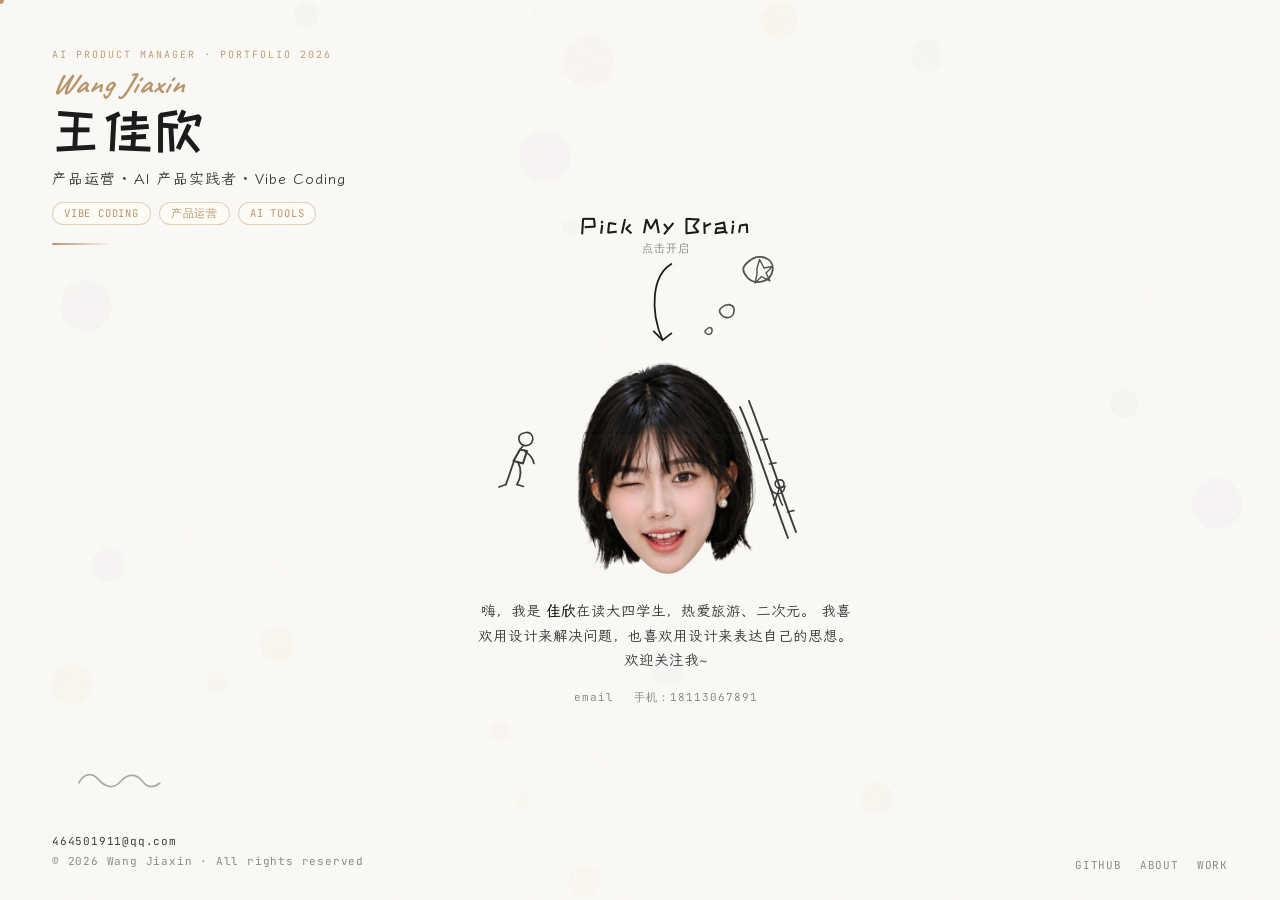
==== commit f42ed961: "merge: 对齐远端v2提交，保留最新首页(Ballpit粒子+涂鸦)与arrow-right.svg" ====
--- a/index.html
+++ b/index.html
@@ -1,4 +1,4 @@
-<!doctype html>
+﻿<!doctype html>
 <html lang="zh-CN">
   <head>
     <meta charset="UTF-8" />
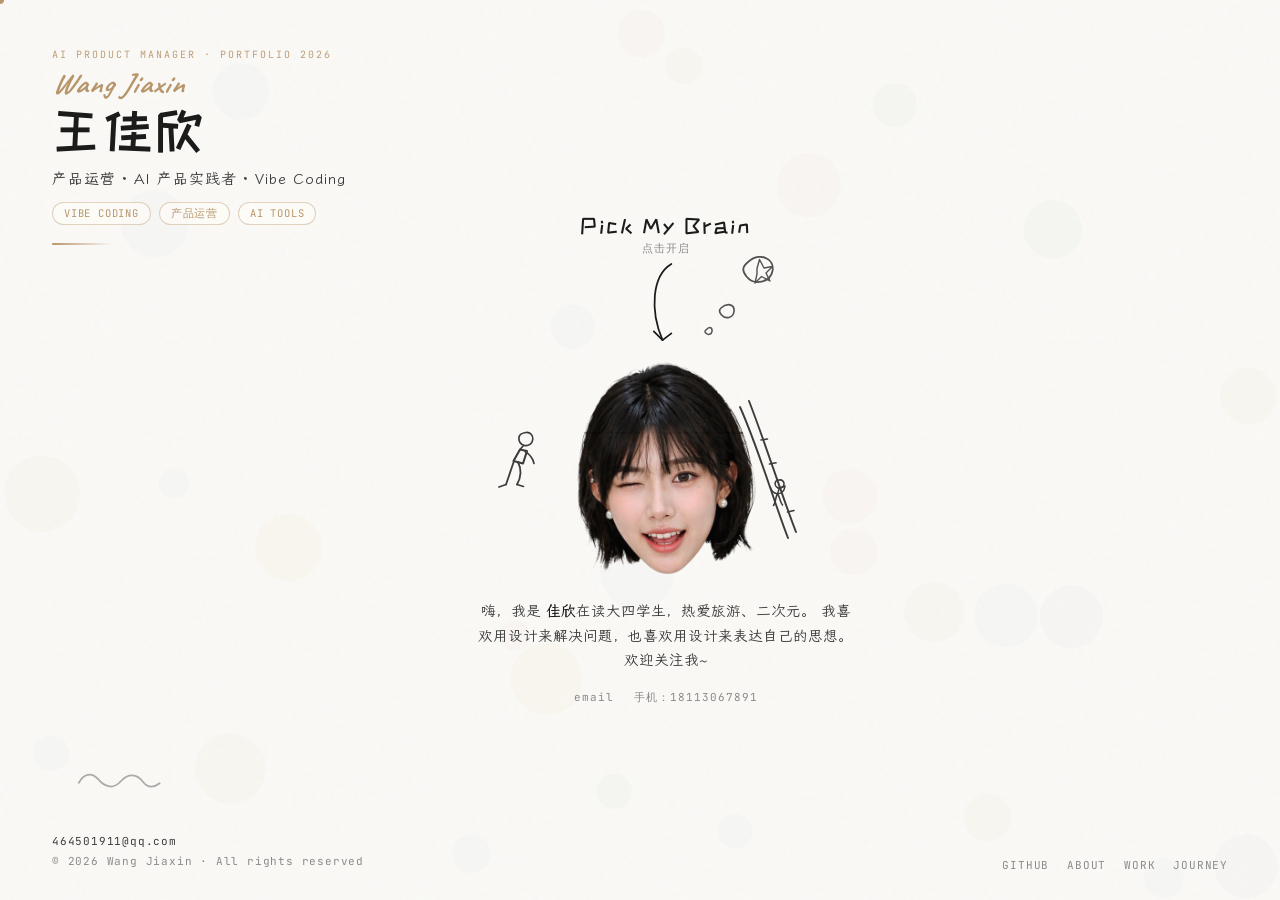
==== commit 69816fd0: "feat: 全面交互升级 - 新增成长旅程页 + 6大核心交互 新增 journey.html 成长旅程页（扇形堆叠+弧形时间轴，深酒红主题）; internship.html 重写为照片扇形堆叠+弧" ====
--- a/index.html
+++ b/index.html
@@ -68,7 +68,13 @@
         width: 24px; height: 24px; background: transparent;
         border: 2px solid var(--accent);
       }
-      @media (max-width: 768px) { body { cursor: auto; } .cursor-dot { display: none; } }
+      @media (max-width: 768px) { body { cursor: auto; } .cursor-dot { display: none; } #cursor-canvas { display: none; } }
+
+      /* ==== SplashCursor 粒子尾迹画布 ==== */
+      #cursor-canvas {
+        position: fixed; top: 0; left: 0; width: 100%; height: 100%;
+        pointer-events: none; z-index: 10000;
+      }
 
       /* ==== Ballpit 球池粒子画布 ==== */
       #ballpit-canvas {
@@ -505,6 +511,10 @@
         --card-bg: #dfe8de;
         --radius: 60% 40% 40% 60% / 50% 50% 60% 40%;
       }
+      #label-branch-5 .synapse-label {
+        --card-bg: #f5e6d4;
+        --radius: 50% 50% 40% 60% / 60% 40% 50% 50%;
+      }
 
       /* 装饰性手绘曲线 */
       .doodle {
@@ -588,6 +598,36 @@
       #head .synapse-label:hover .ch:nth-child(10) {
         animation: chBounce 0.5s ease 315ms;
       }
+      #head .synapse-label:hover .ch:nth-child(11) {
+        animation: chBounce 0.5s ease 350ms;
+      }
+      #head .synapse-label:hover .ch:nth-child(12) {
+        animation: chBounce 0.5s ease 385ms;
+      }
+      #head .synapse-label:hover .ch:nth-child(13) {
+        animation: chBounce 0.5s ease 420ms;
+      }
+      #head .synapse-label:hover .ch:nth-child(14) {
+        animation: chBounce 0.5s ease 455ms;
+      }
+      #head .synapse-label:hover .ch:nth-child(15) {
+        animation: chBounce 0.5s ease 490ms;
+      }
+      #head .synapse-label:hover .ch:nth-child(16) {
+        animation: chBounce 0.5s ease 525ms;
+      }
+      #head .synapse-label:hover .ch:nth-child(17) {
+        animation: chBounce 0.5s ease 560ms;
+      }
+      #head .synapse-label:hover .ch:nth-child(18) {
+        animation: chBounce 0.5s ease 595ms;
+      }
+      #head .synapse-label:hover .ch:nth-child(19) {
+        animation: chBounce 0.5s ease 630ms;
+      }
+      #head .synapse-label:hover .ch:nth-child(20) {
+        animation: chBounce 0.5s ease 665ms;
+      }
 
       @keyframes sway0 {
         0%,
@@ -634,6 +674,15 @@
           transform: rotate(1.2deg);
         }
       }
+      @keyframes sway5 {
+        0%,
+        100% {
+          transform: rotate(1.5deg);
+        }
+        50% {
+          transform: rotate(-1.4deg);
+        }
+      }
       body.open #branch-0,
       body.open #label-branch-0 {
         animation: sway0 5.2s ease-in-out infinite;
@@ -653,6 +702,10 @@
       body.open #branch-4,
       body.open #label-branch-4 {
         animation: sway4 6.1s ease-in-out 0.25s infinite;
+      }
+      body.open #branch-5,
+      body.open #label-branch-5 {
+        animation: sway0 5.5s ease-in-out 0.2s infinite;
       }
 
       /* ==== 底部统一页脚 ==== */
@@ -1217,6 +1270,8 @@
   <body>
     <!-- 自定义光标 -->
     <div class="cursor-dot" id="cursorDot"></div>
+    <!-- SplashCursor 粒子尾迹画布 -->
+    <canvas id="cursor-canvas"></canvas>
     <!-- Ballpit 球池粒子画布 -->
     <canvas id="ballpit-canvas"></canvas>
 
@@ -1459,6 +1514,31 @@
             </circle>
           </svg>
         </div>
+        <div class="branch" id="branch-5">
+          <svg class="synapse-svg" viewBox="-300 -300 600 600">
+            <path
+              class="synapse-line"
+              id="line-5"
+              d="M0,0 C-10,90 -15,180 0,250"
+            />
+            <circle class="synapse-pulse" r="2.5">
+              <animateMotion
+                dur="1.7s"
+                repeatCount="indefinite"
+                begin="indefinite"
+                path="M0,0 C-10,90 -15,180 0,250"
+              />
+              <animate
+                attributeName="opacity"
+                values="0;1;1;0"
+                keyTimes="0;0.15;0.85;1"
+                dur="1.7s"
+                repeatCount="indefinite"
+                begin="indefinite"
+              />
+            </circle>
+          </svg>
+        </div>
       </div>
 
       <!-- ---- labels & cards ---- -->
@@ -1574,6 +1654,15 @@
           </svg>
         </div>
 
+        <!-- 5. Journey -->
+        <div class="label-branch" id="label-branch-5" style="--x: -10px; --y: 230px">
+          <a href="journey.html" class="synapse-label" data-word="journey" data-i="5">
+            <div class="title-row"><span class="spark"><img src="assets/icons/spark.svg" alt="" style="width:12px;height:12px;display:block"/></span></div>
+            <div class="zh-title">成长旅程</div>
+            <div class="sub-desc">My growth<br/>journey &amp;<br/>milestones</div>
+          </a>
+        </div>
+
         <!-- 点缀四角星 -->
         <div class="deco-star" style="top: -120px; right: -180px">✦</div>
         <div
@@ -1595,6 +1684,7 @@
         <a href="https://github.com/xiaoxin6661" target="_blank" rel="noopener" class="magnetic-btn">GITHUB</a>
         <a href="about.html" class="magnetic-btn">ABOUT</a>
         <a href="internship.html" class="magnetic-btn">WORK</a>
+        <a href="journey.html" class="magnetic-btn">JOURNEY</a>
       </div>
     </div>
 
@@ -1785,6 +1875,109 @@
         el.addEventListener('mouseleave', () => cursorDot.classList.remove('hover'));
       });
 
+      // ==== SplashCursor 粒子尾迹 ====
+      (function() {
+        if (window.innerWidth <= 768) return; // 移动端不启动
+        const canvas = document.getElementById('cursor-canvas');
+        if (!canvas) return;
+        const ctx = canvas.getContext('2d');
+        let cw, ch;
+        function resize() {
+          cw = canvas.width = window.innerWidth;
+          ch = canvas.height = window.innerHeight;
+        }
+        resize();
+        window.addEventListener('resize', resize);
+
+        const ACCENT = '#b8956a';
+        const particles = [];
+        const ripples = [];
+
+        function spawnTrail(x, y, count) {
+          for (let i = 0; i < count; i++) {
+            particles.push({
+              x: x + (Math.random() - 0.5) * 6,
+              y: y + (Math.random() - 0.5) * 6,
+              vx: (Math.random() - 0.5) * 1.2,
+              vy: (Math.random() - 0.5) * 1.2 - 0.3,
+              r: 2 + Math.random() * 2,
+              life: 1,
+              decay: 0.02 + Math.random() * 0.02
+            });
+          }
+        }
+
+        function spawnBurst(x, y) {
+          const n = 14;
+          for (let i = 0; i < n; i++) {
+            const ang = (Math.PI * 2 * i) / n + Math.random() * 0.3;
+            const sp = 1.5 + Math.random() * 2.2;
+            particles.push({
+              x: x, y: y,
+              vx: Math.cos(ang) * sp,
+              vy: Math.sin(ang) * sp,
+              r: 2 + Math.random() * 2,
+              life: 1,
+              decay: 0.018 + Math.random() * 0.02
+            });
+          }
+        }
+
+        function spawnRipple(x, y) {
+          ripples.push({ x: x, y: y, r: 4, life: 1 });
+        }
+
+        document.addEventListener('mousemove', (e) => {
+          spawnTrail(e.clientX, e.clientY, 5 + Math.floor(Math.random() * 4));
+        });
+
+        document.addEventListener('click', (e) => {
+          spawnRipple(e.clientX, e.clientY);
+          spawnBurst(e.clientX, e.clientY);
+        });
+
+        document.querySelectorAll('a, button, .synapse-label, #head, .magnetic-btn').forEach(el => {
+          el.addEventListener('mouseenter', (e) => {
+            const r = el.getBoundingClientRect();
+            spawnBurst(r.left + r.width / 2, r.top + r.height / 2);
+          });
+        });
+
+        function tick() {
+          ctx.clearRect(0, 0, cw, ch);
+          // 粒子
+          for (let i = particles.length - 1; i >= 0; i--) {
+            const p = particles[i];
+            p.x += p.vx; p.y += p.vy;
+            p.vx *= 0.96; p.vy *= 0.96;
+            p.life -= p.decay;
+            if (p.life <= 0) { particles.splice(i, 1); continue; }
+            ctx.beginPath();
+            ctx.arc(p.x, p.y, p.r * p.life, 0, Math.PI * 2);
+            ctx.fillStyle = ACCENT;
+            ctx.globalAlpha = p.life;
+            ctx.fill();
+          }
+          ctx.globalAlpha = 1;
+          // 涟漪
+          for (let i = ripples.length - 1; i >= 0; i--) {
+            const r = ripples[i];
+            r.r += 2.4;
+            r.life -= 0.025;
+            if (r.life <= 0) { ripples.splice(i, 1); continue; }
+            ctx.beginPath();
+            ctx.arc(r.x, r.y, r.r, 0, Math.PI * 2);
+            ctx.strokeStyle = ACCENT;
+            ctx.globalAlpha = r.life * 0.7;
+            ctx.lineWidth = 1.6;
+            ctx.stroke();
+          }
+          ctx.globalAlpha = 1;
+          requestAnimationFrame(tick);
+        }
+        tick();
+      })();
+
       // ==== 磁性按钮 ====
       document.querySelectorAll('.magnetic-btn').forEach(btn => {
         btn.addEventListener('mousemove', (e) => {
@@ -1817,15 +2010,16 @@
 
         const colors = ['#f3e4e6', '#e9e4f0', '#f5ecd4', '#e5eaf0', '#dfe8de', '#f0e6d8'];
         const balls = [];
-        const BALL_COUNT = 18;
+        const BALL_COUNT = 28;
         for (let i = 0; i < BALL_COUNT; i++) {
           balls.push({
             x: Math.random() * W,
             y: Math.random() * H,
             vx: (Math.random() - 0.5) * 0.4,
             vy: (Math.random() - 0.5) * 0.4,
-            r: 8 + Math.random() * 18,
-            color: colors[Math.floor(Math.random() * colors.length)]
+            r: 15 + Math.random() * 25,
+            color: colors[Math.floor(Math.random() * colors.length)],
+            hitFlash: 0
           });
         }
 
@@ -1838,8 +2032,8 @@
             // 鼠标排斥
             const dx = b.x - mousePX, dy = b.y - mousePY;
             const dist = Math.sqrt(dx * dx + dy * dy);
-            if (dist < 120) {
-              const force = (120 - dist) / 120 * 0.8;
+            if (dist < 150) {
+              const force = (150 - dist) / 150 * 0.8;
               b.vx += (dx / dist) * force;
               b.vy += (dy / dist) * force;
             }
@@ -1855,11 +2049,38 @@
             // 绘制
             ctx.beginPath();
             ctx.arc(b.x, b.y, b.r, 0, Math.PI * 2);
-            ctx.fillStyle = b.color;
-            ctx.globalAlpha = 0.6;
+            ctx.fillStyle = b.hitFlash > 0 ? '#b8956a' : b.color;
+            ctx.globalAlpha = b.hitFlash > 0 ? 0.6 + b.hitFlash * 0.3 : 0.6;
             ctx.fill();
             ctx.globalAlpha = 1;
+            if (b.hitFlash > 0) b.hitFlash -= 0.05;
           });
+          // 球与球碰撞检测：碰撞时变色并改变速度
+          for (let i = 0; i < balls.length; i++) {
+            for (let j = i + 1; j < balls.length; j++) {
+              const a = balls[i], b = balls[j];
+              const dx = b.x - a.x, dy = b.y - a.y;
+              const dist = Math.sqrt(dx * dx + dy * dy);
+              const minDist = a.r + b.r;
+              if (dist < minDist && dist > 0) {
+                // 触发变色闪烁
+                a.hitFlash = 1; b.hitFlash = 1;
+                // 简单弹性碰撞：交换沿法线方向的速度分量
+                const nx = dx / dist, ny = dy / dist;
+                const dvx = b.vx - a.vx, dvy = b.vy - a.vy;
+                const dot = dvx * nx + dvy * ny;
+                if (dot < 0) {
+                  const impulse = dot * 0.9;
+                  a.vx += impulse * nx; a.vy += impulse * ny;
+                  b.vx -= impulse * nx; b.vy -= impulse * ny;
+                }
+                // 推开重叠
+                const overlap = (minDist - dist) / 2;
+                a.x -= nx * overlap; a.y -= ny * overlap;
+                b.x += nx * overlap; b.y += ny * overlap;
+              }
+            }
+          }
           requestAnimationFrame(animate);
         }
         // 移动端不启动球池
@@ -1870,7 +2091,7 @@
       let opened = false;
 
       // ---- synapse branches: measure each path once, prep for stroke-draw ----
-      const BRANCH_COUNT = 5;
+      const BRANCH_COUNT = 6;
       const branchPaths = [];
       const branchLens = [];
       const branchPulses = [];
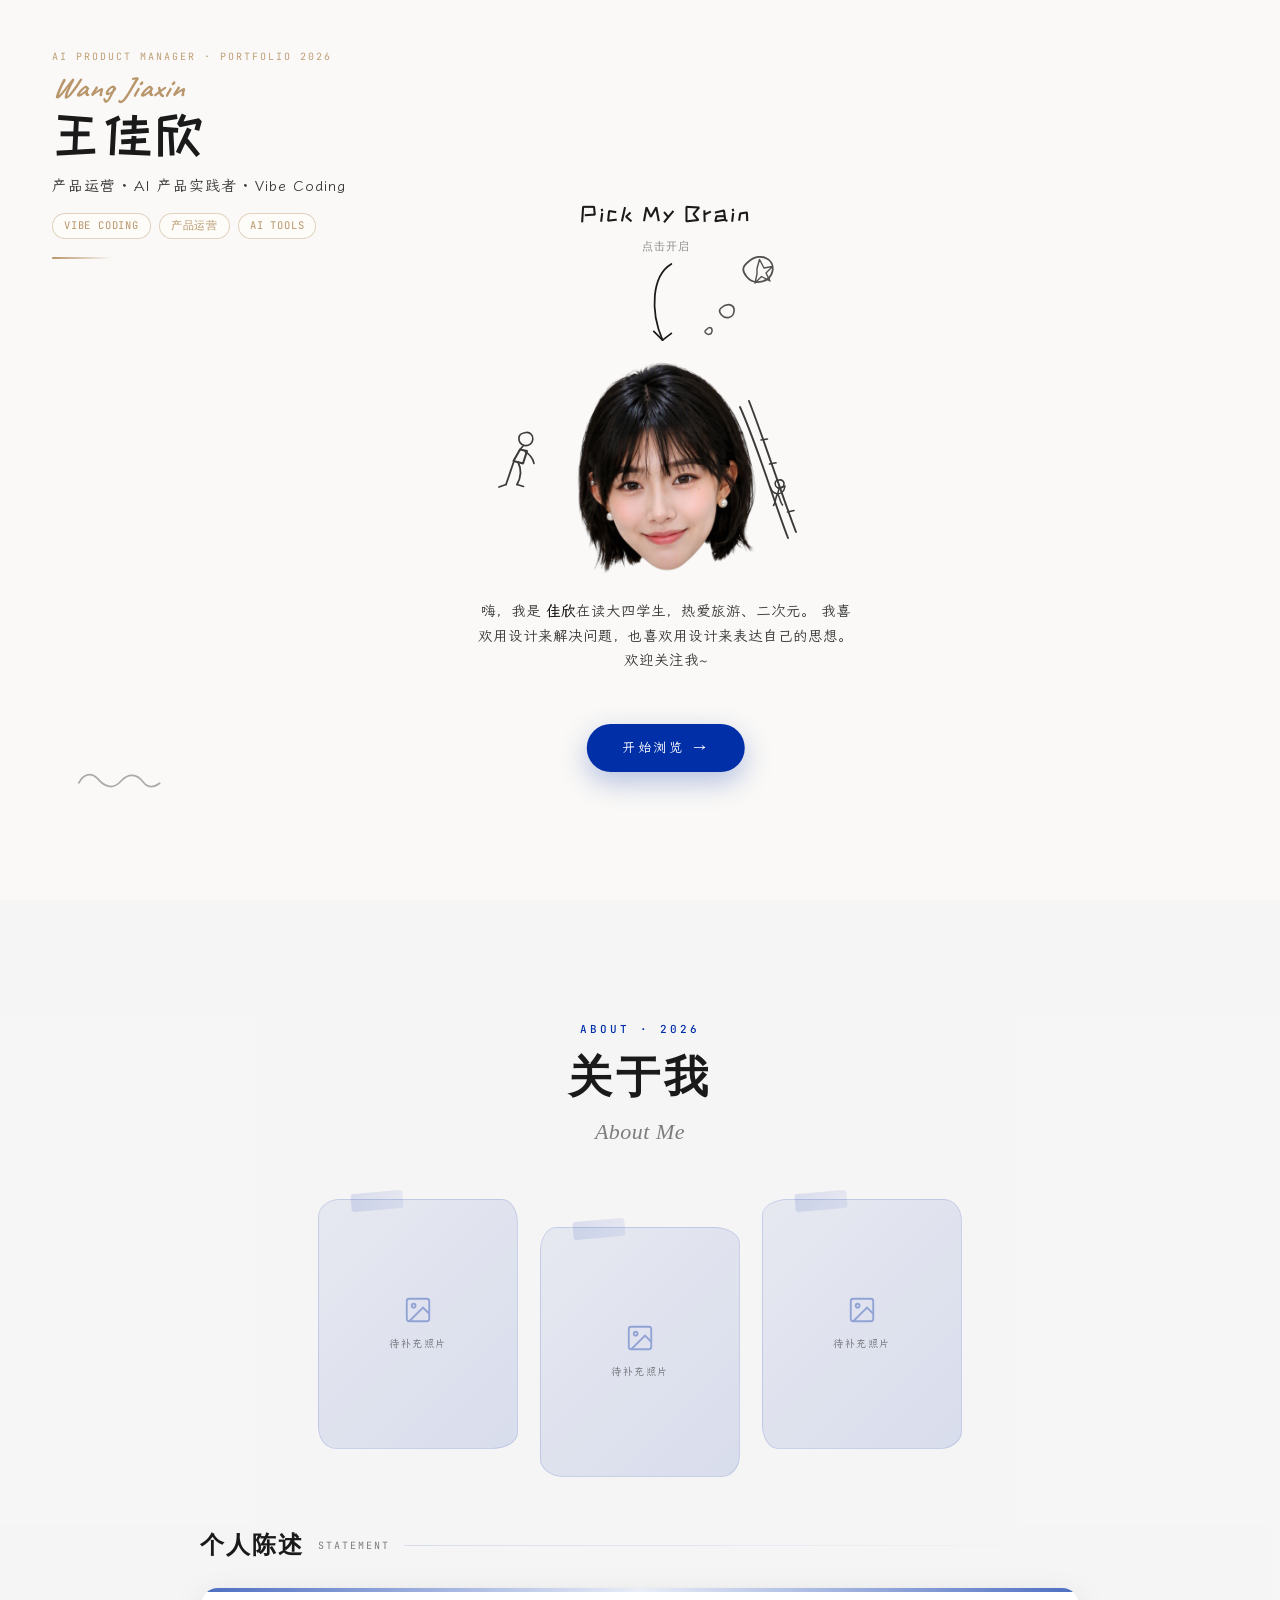
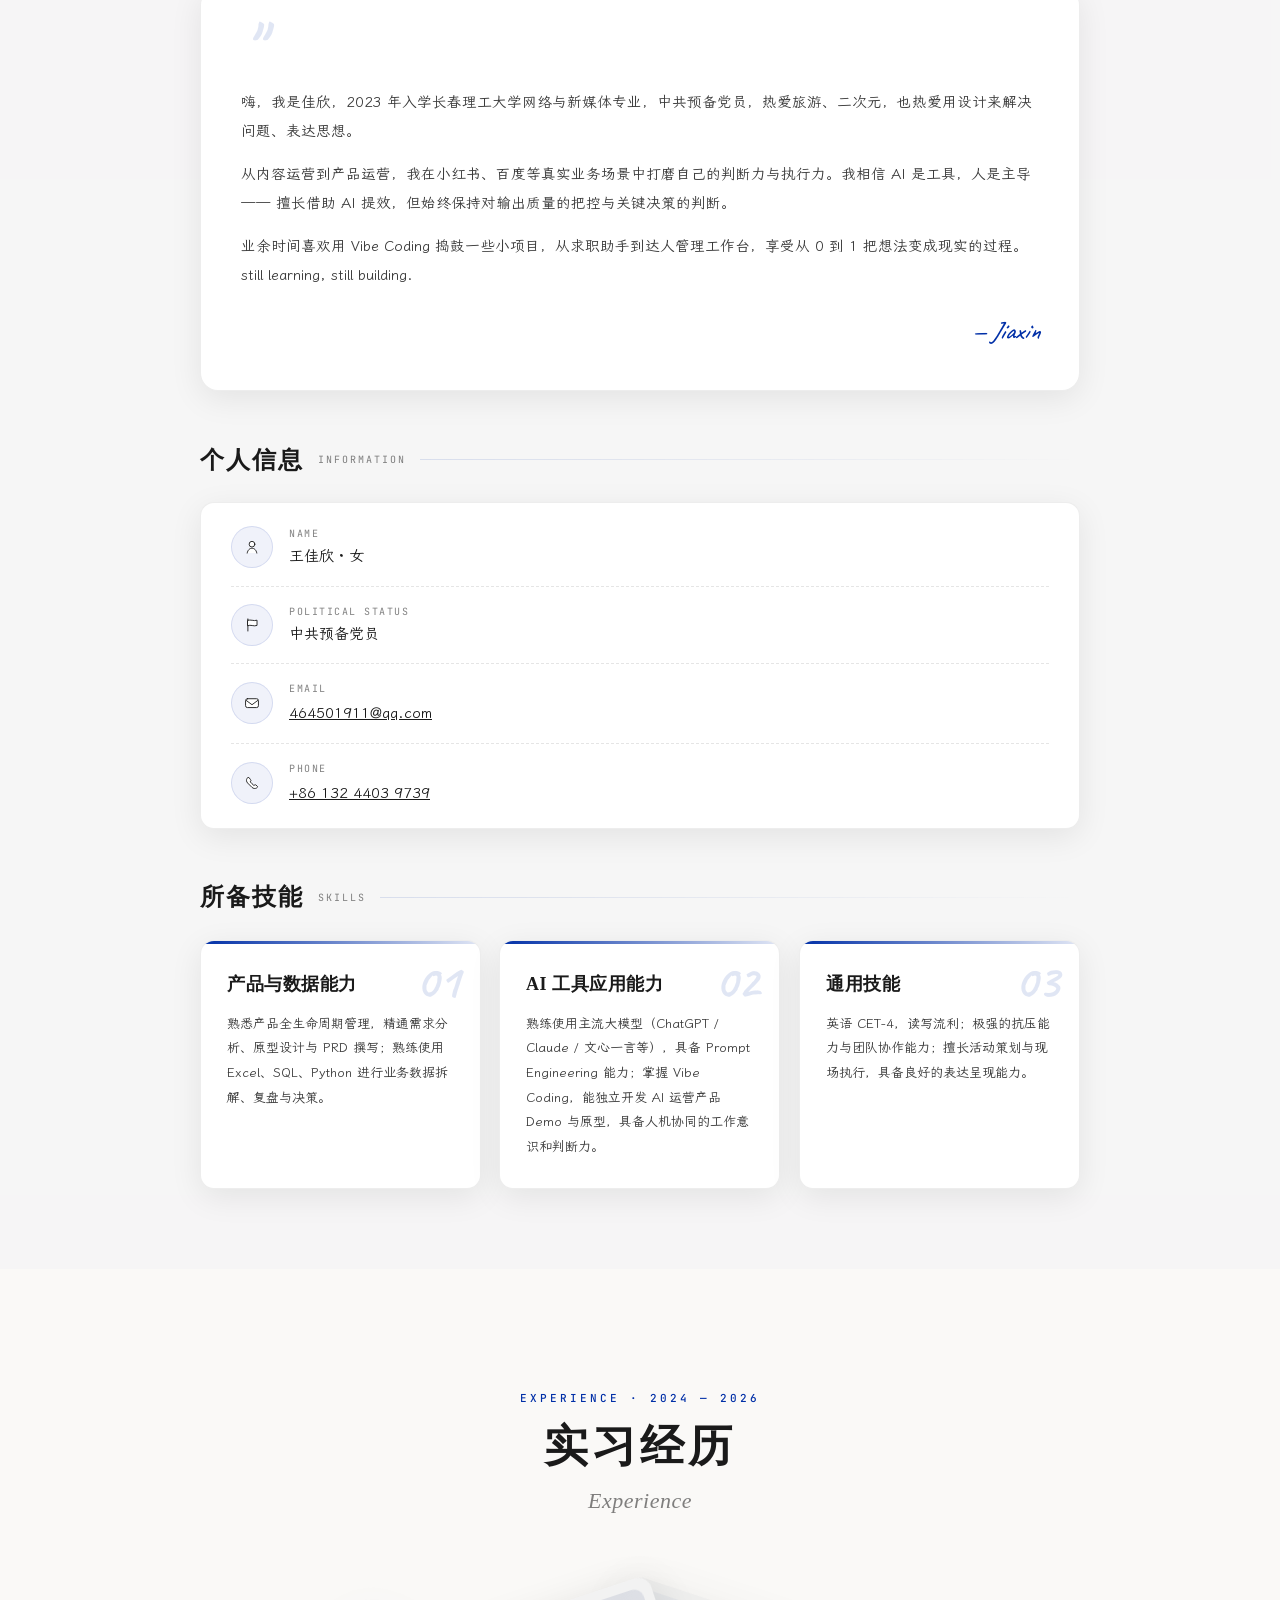
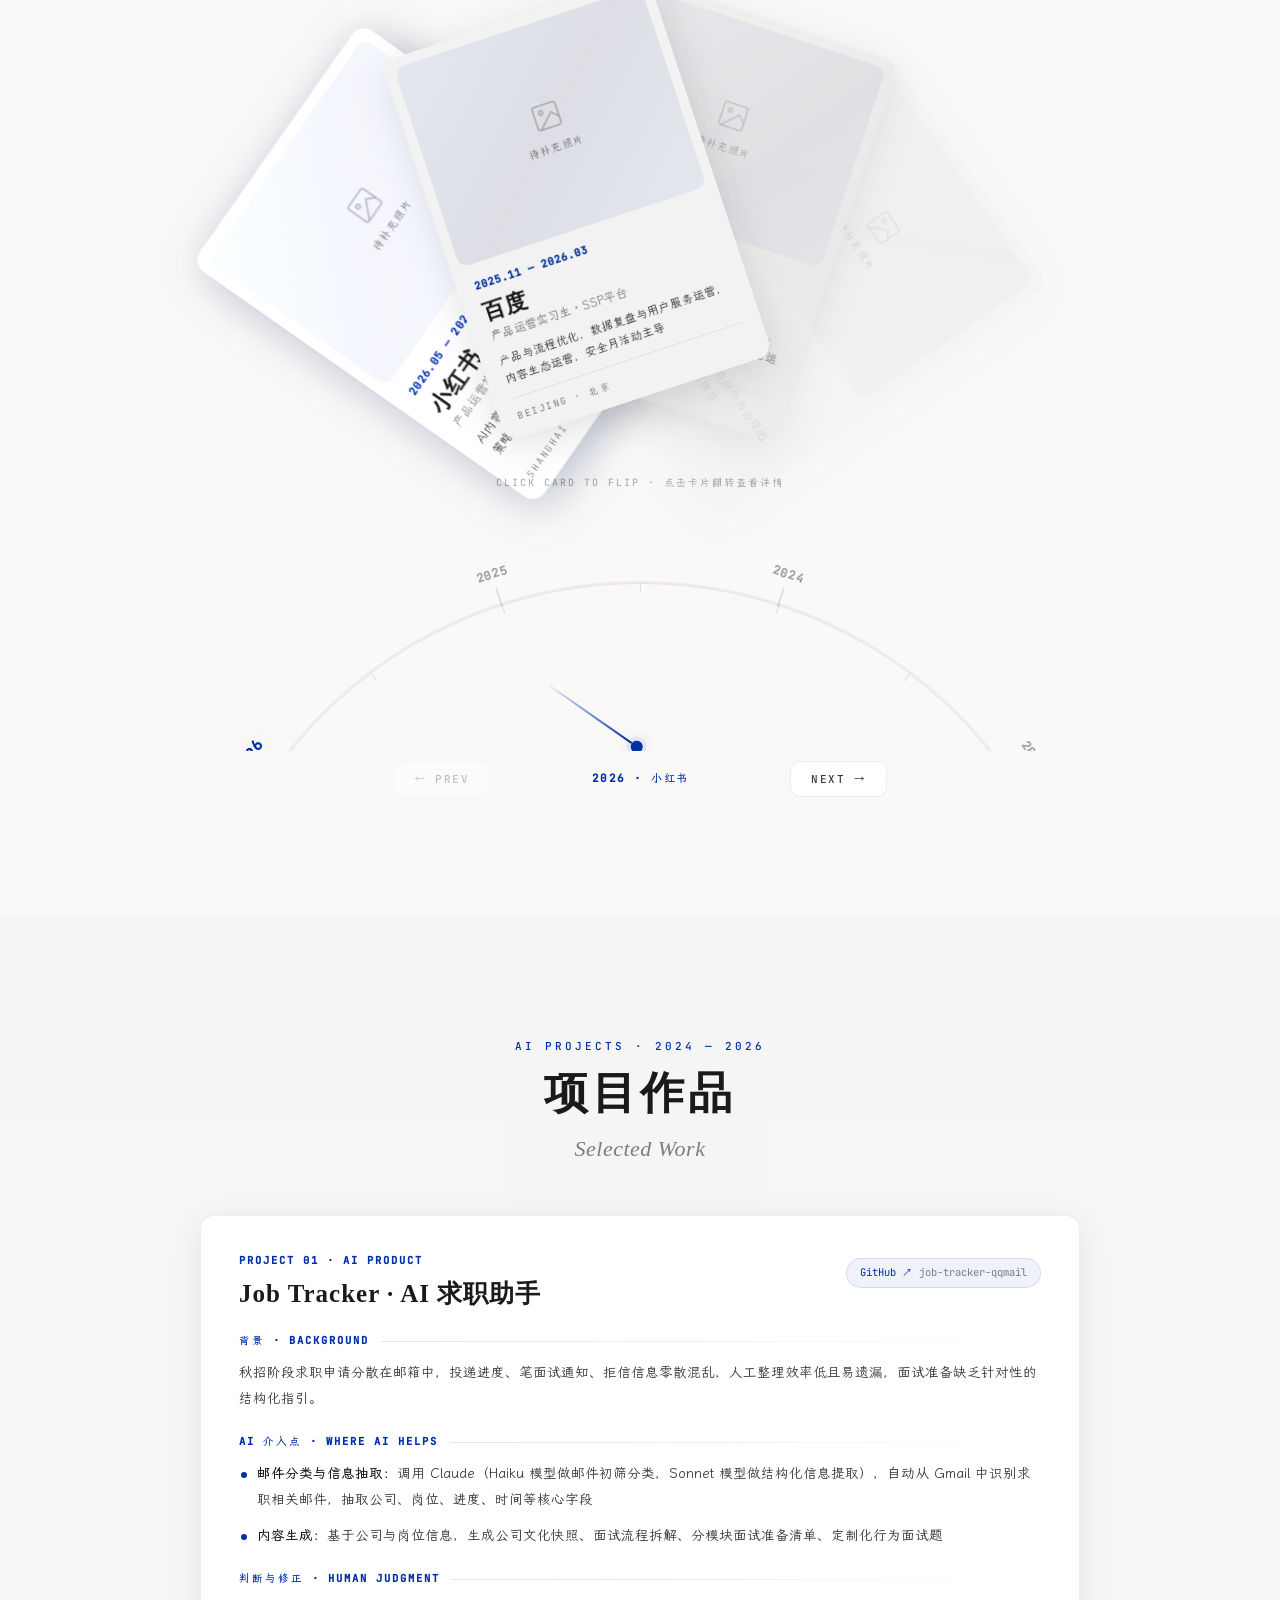
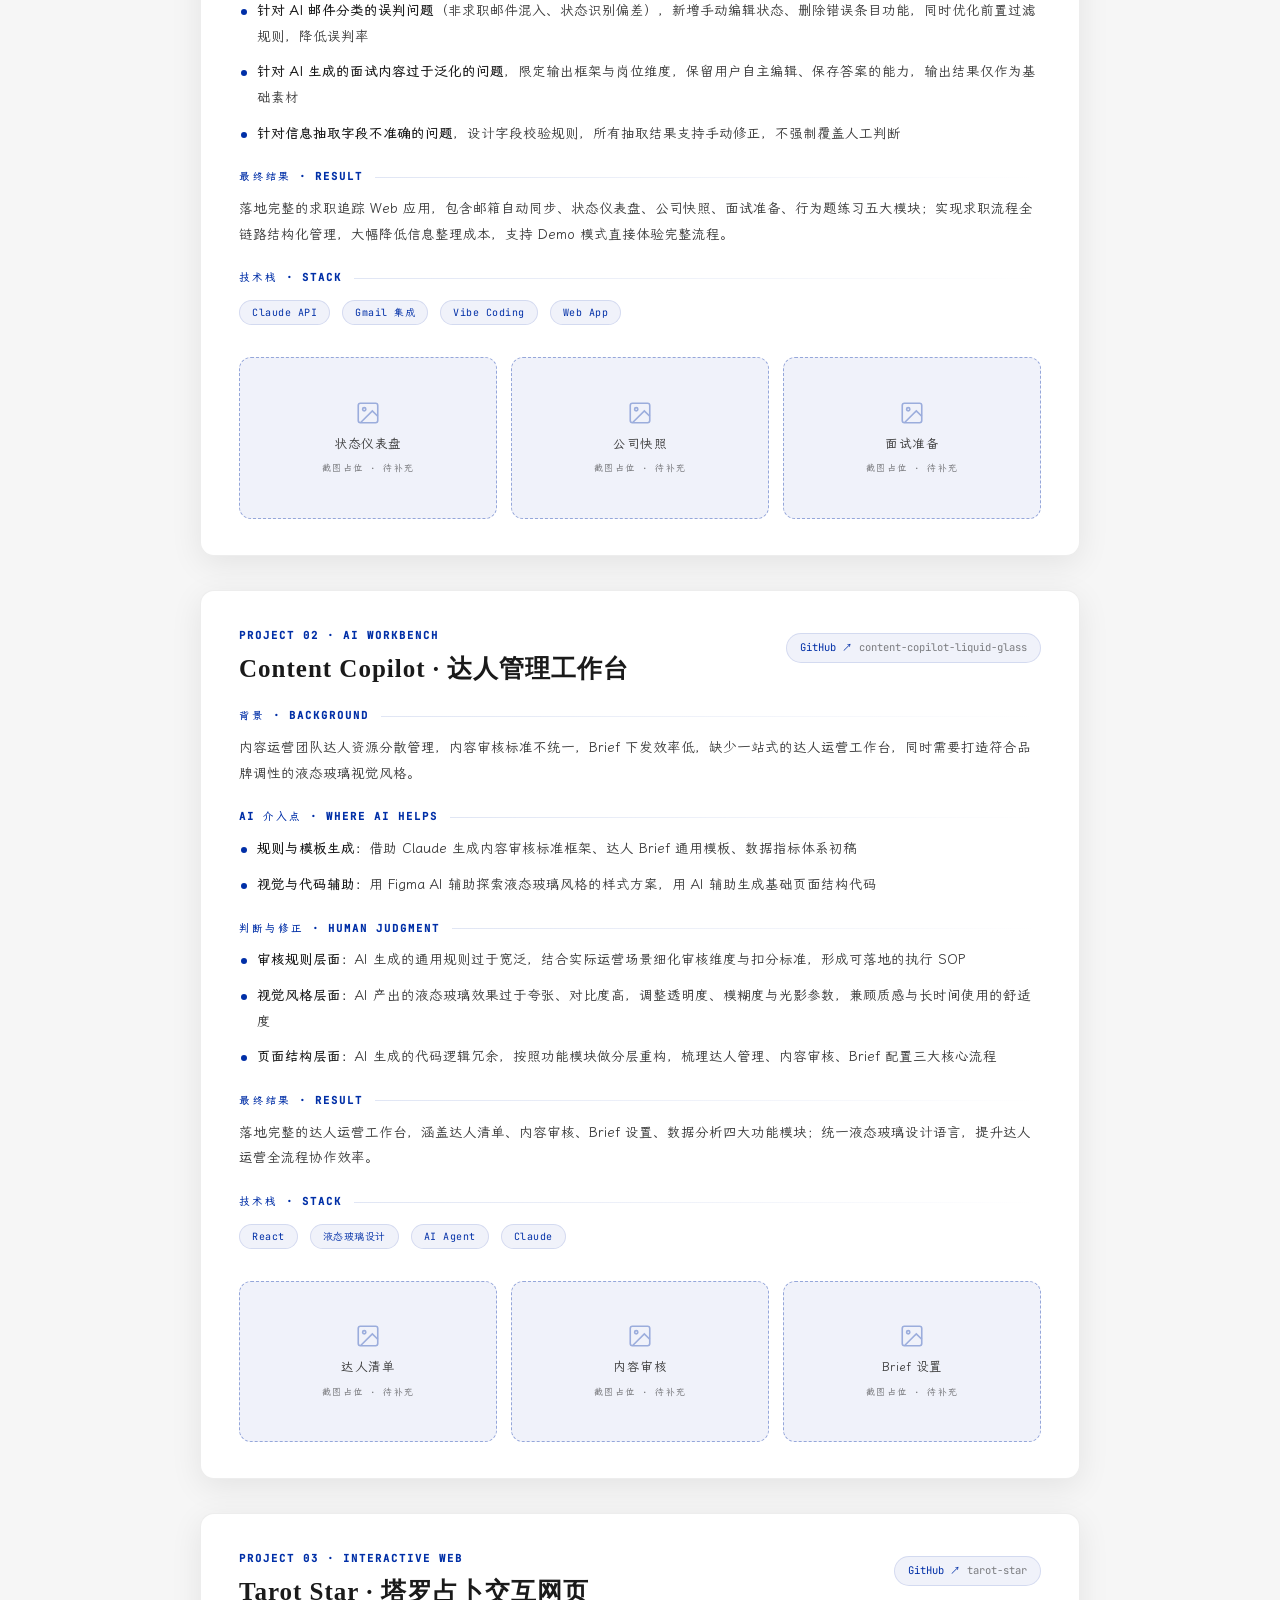
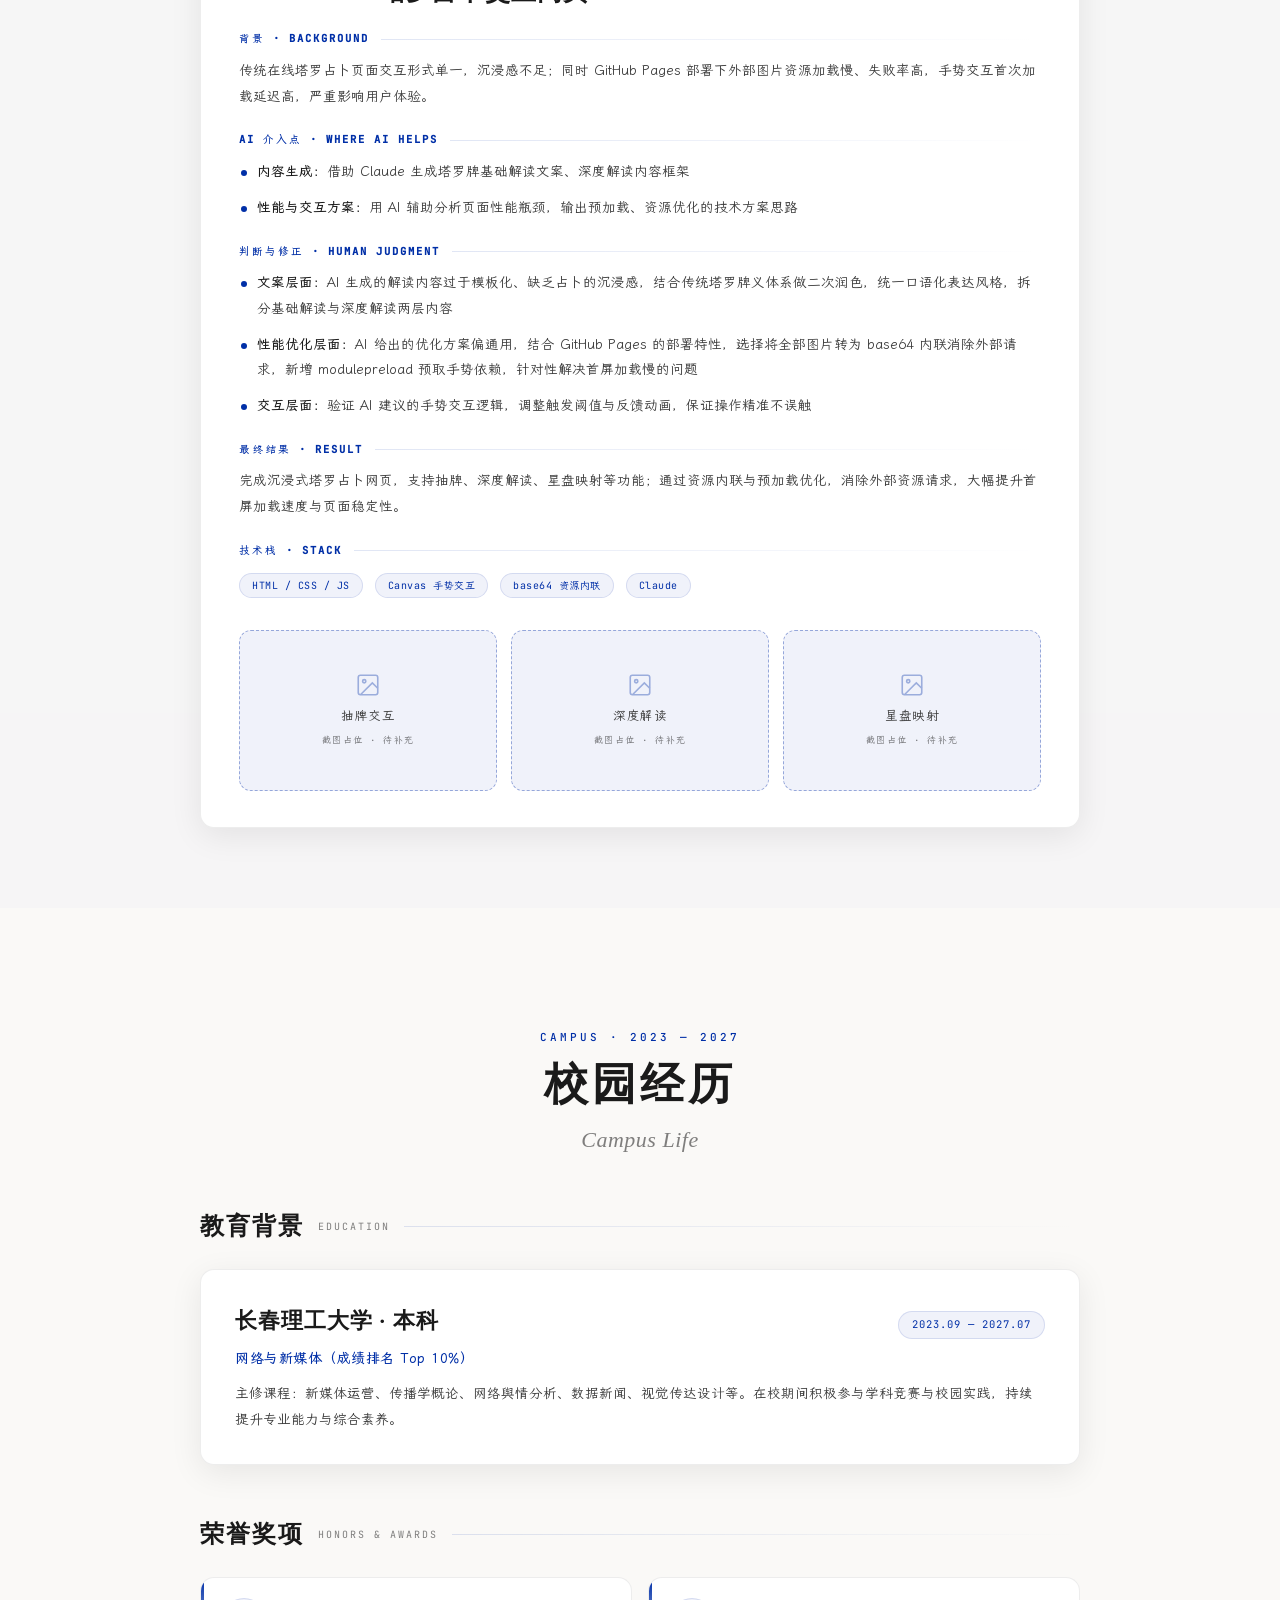
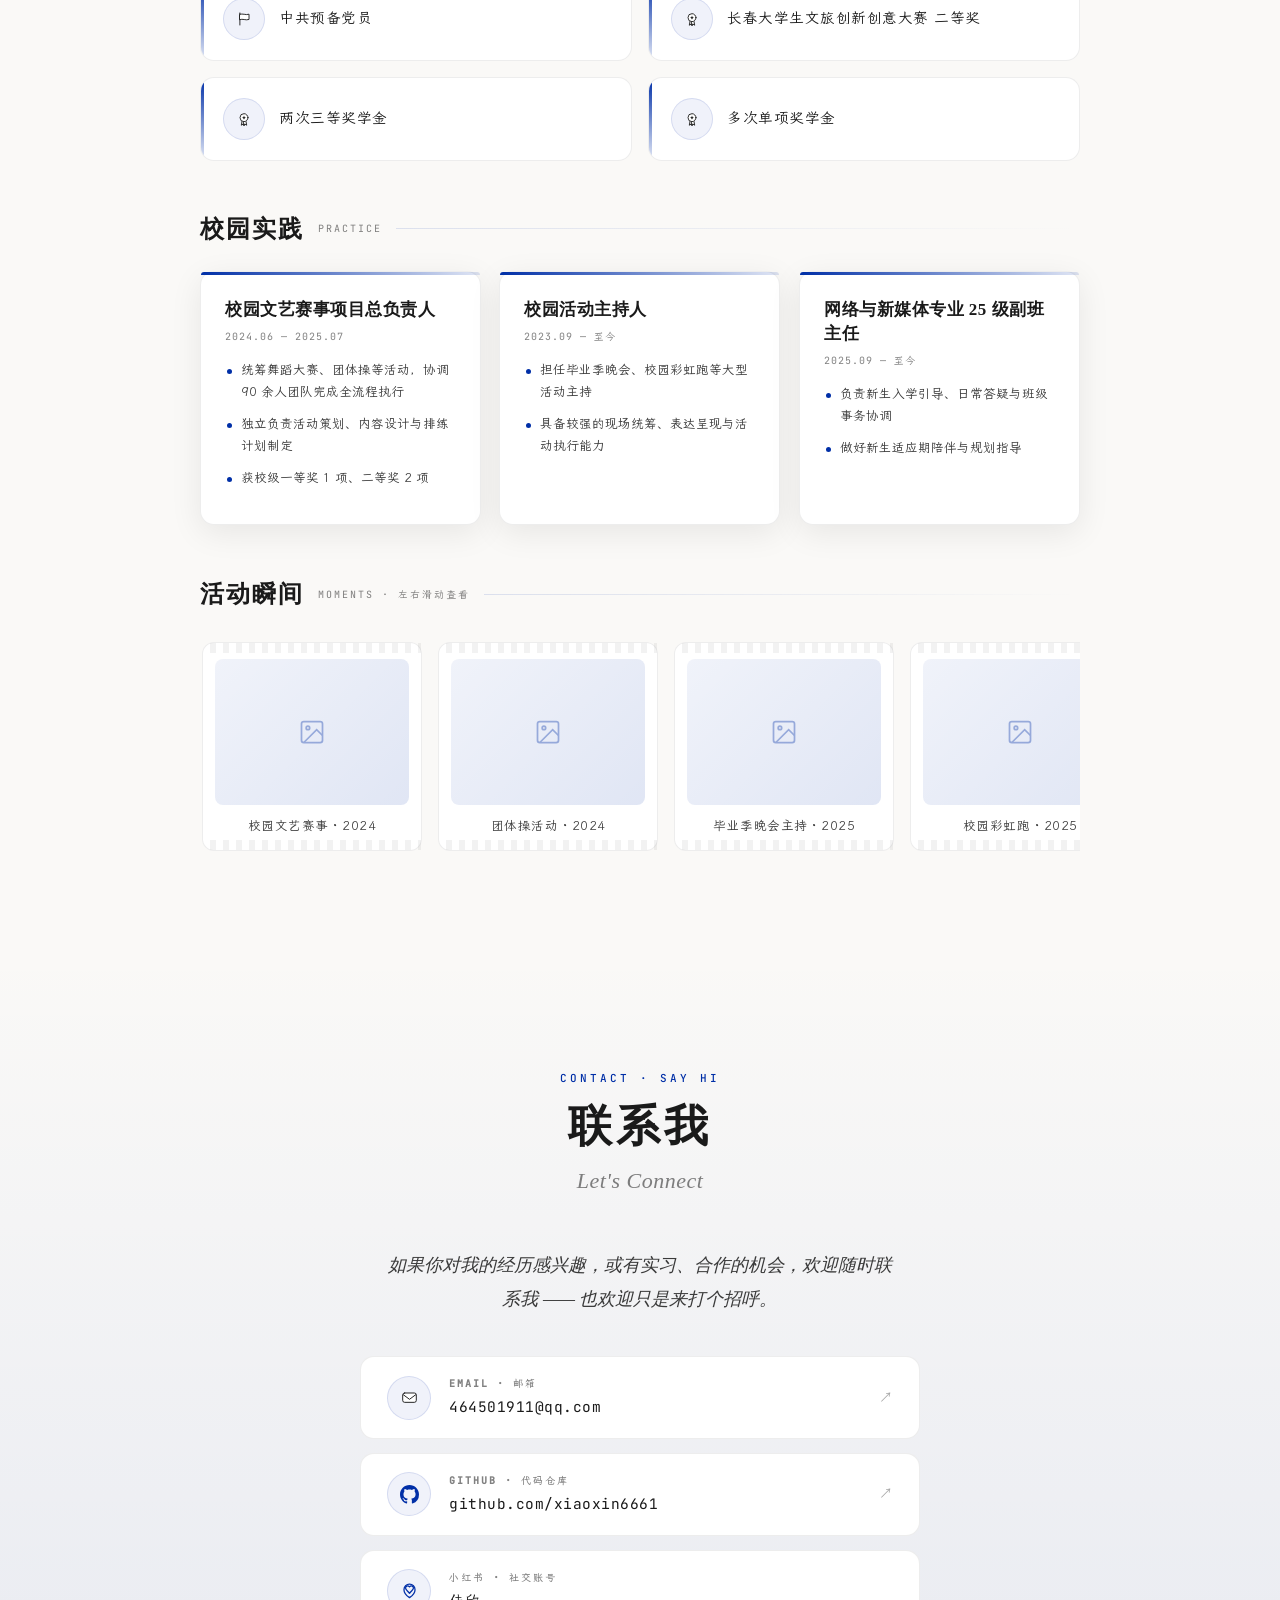
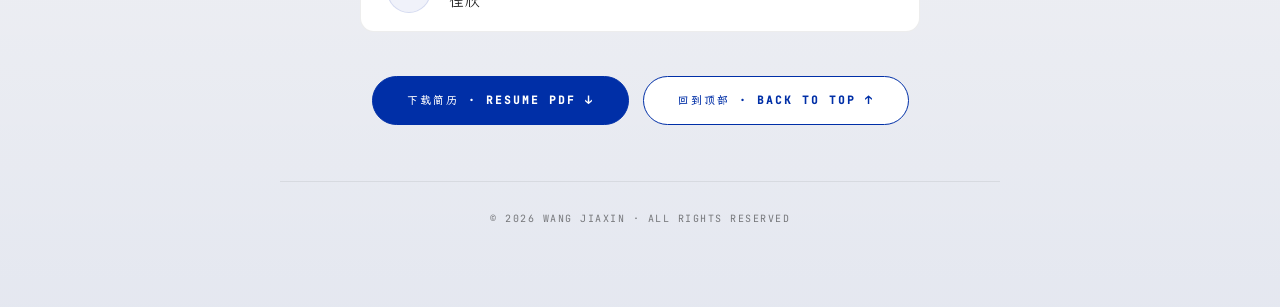
==== commit 3e1111b4: "feat: 单页滚动版作品集上线 single-page redesign - 六大区块: 思维导图开场/关于我/实习经历/项目作品/校园经历/联系我  - 全局交互: 光标粒子/磁吸按钮/3D卡片倾" ====
--- a/index.html
+++ b/index.html
@@ -1,1283 +1,1658 @@
-﻿<!doctype html>
+<!DOCTYPE html>
 <html lang="zh-CN">
-  <head>
-    <meta charset="UTF-8" />
-    <meta name="viewport" content="width=device-width, initial-scale=1.0" />
-    <title>王佳欣的个人主页</title>
-    
-    
-    <link
-      href="fonts/local-c24c04de.css"
-      rel="stylesheet"
-    />
-    <link
-      rel="stylesheet"
-      href="fonts/local-511fb728.css"
-    />
-    <style>
-      :root {
-        --bg: #FAF9F6;
-        --ink: #1a1a1a;
-        --soft: #8a8a8a;
-        --pink: #f5e6e8;
-        --purple: #ece8f4;
-        --green: #e5ede3;
-        --yellow: #f8f0da;
-        --ink-soft: #3a3a3a;
-        --ink-light: #6a6a6a;
-        --line: #d5d0c8;
-        --accent: #b8956a;
-        --accent-soft: #d4b5a0;
+<head>
+  <meta charset="UTF-8">
+  <meta name="viewport" content="width=device-width, initial-scale=1.0">
+  <title>王佳欣 · 个人作品集</title>
+  <!-- 纯本地字体：Caveat / Hanken Grotesk / JetBrains Mono -->
+  <link href="fonts/local-a49ae44d.css" rel="stylesheet">
+  <!-- 纯本地字体：LXGW 文楷 -->
+  <link href="fonts/local-511fb728.css" rel="stylesheet">
+  <style>
+    /* ========== 全局变量 ========== */
+    :root {
+      --klein: #002fa7;
+      --klein-rgb: 0, 47, 167;
+      --klein-light: rgba(0, 47, 167, 0.06);
+      --klein-mid: rgba(0, 47, 167, 0.12);
+      --klein-dash: rgba(0, 47, 167, 0.38);
+      --klein-glow: rgba(0, 47, 167, 0.1);
+      --ink: #1a1a1a;
+      --ink-soft: #3a3a3a;
+      --ink-light: rgba(26, 26, 26, 0.55);
+      --ink-faint: rgba(0, 0, 0, 0.35);
+      --bg: #faf9f7;
+      --card: #ffffff;
+      --line: rgba(26, 26, 26, 0.08);
+      --line-strong: rgba(0, 0, 0, 0.1);
+      /* 思维导图开场区沿用 index.html 的金色点缀 */
+      --soft: #8a8a8a;
+      --accent: #b8956a;
+
+      --font-serif: "Cormorant Garamond", Georgia, "Times New Roman", "Noto Serif SC", "Songti SC", "STSong", "SimSun", serif;
+      --font-mono: "JetBrains Mono", "LXGW WenKai Mono", "Consolas", monospace;
+      --font-script: "Caveat", "LXGW WenKai", cursive;
+      --font-cn: "LXGW WenKai", "Hanken Grotesk", "PingFang SC", "Microsoft YaHei", sans-serif;
+    }
+
+    /* ========== 全局重置 ========== */
+    * { margin: 0; padding: 0; box-sizing: border-box; }
+
+    html { scroll-behavior: smooth; }
+
+    body {
+      background: var(--bg);
+      color: var(--ink);
+      font-family: var(--font-cn);
+      font-size: 16px;
+      line-height: 1.7;
+      -webkit-font-smoothing: antialiased;
+      overflow-x: hidden;
+    }
+
+    /* ========== 字体工具类 ========== */
+    .font-serif { font-family: var(--font-serif); }
+    .font-mono  { font-family: var(--font-mono); }
+    .font-script { font-family: var(--font-script); }
+
+    /* ========== 区块框架 ========== */
+    section {
+      position: relative;
+      min-height: 100vh;
+      padding: 120px 24px 80px;
+      scroll-margin-top: 64px;
+    }
+    section:nth-of-type(even) { background: rgba(var(--klein-rgb), 0.015); }
+
+    /* 临时占位标记（后续步骤填充内容时移除） */
+    .ph {
+      position: absolute;
+      top: 50%; left: 50%;
+      -webkit-transform: translate(-50%, -50%);
+      transform: translate(-50%, -50%);
+      font-family: var(--font-mono);
+      font-size: 13px;
+      letter-spacing: 2px;
+      color: var(--ink-light);
+      text-align: center;
+      white-space: nowrap;
+    }
+    .ph b { color: var(--klein); font-weight: 500; }
+
+    /* ========== 顶部固定导航栏 ========== */
+    #topNav {
+      position: fixed;
+      top: 0; left: 0; right: 0;
+      z-index: 100;
+      display: -webkit-box;
+      display: flex;
+      -webkit-box-pack: center;
+      justify-content: center;
+      padding: 0 24px;
+      height: 60px;
+      background: rgba(250, 249, 247, 0.72);
+      -webkit-backdrop-filter: blur(14px);
+      backdrop-filter: blur(14px);
+      border-bottom: 1px solid var(--line);
+      opacity: 0;
+      pointer-events: none;
+      -webkit-transform: translateY(-100%);
+      transform: translateY(-100%);
+      -webkit-transition: opacity 0.45s ease, -webkit-transform 0.45s ease;
+      transition: opacity 0.45s ease, transform 0.45s ease;
+    }
+    #topNav.nav-visible {
+      opacity: 1;
+      pointer-events: auto;
+      -webkit-transform: translateY(0);
+      transform: translateY(0);
+    }
+    .nav-inner {
+      width: 100%;
+      max-width: 960px;
+      display: -webkit-box;
+      display: flex;
+      -webkit-box-align: center;
+      align-items: center;
+      -webkit-box-pack: justify;
+      justify-content: space-between;
+    }
+    .nav-logo {
+      font-family: var(--font-mono);
+      font-size: 14px;
+      font-weight: 700;
+      letter-spacing: 2px;
+      color: var(--ink);
+      text-decoration: none;
+    }
+    .nav-logo span { color: var(--klein); }
+    .nav-links {
+      display: -webkit-box;
+      display: flex;
+      gap: 6px;
+      list-style: none;
+    }
+    .nav-links a {
+      position: relative;
+      display: block;
+      padding: 8px 14px;
+      font-size: 14px;
+      color: var(--ink);
+      text-decoration: none;
+      -webkit-transition: color 0.3s ease;
+      transition: color 0.3s ease;
+    }
+    .nav-links a::after {
+      content: "";
+      position: absolute;
+      left: 14px; right: 14px;
+      bottom: 4px;
+      height: 1.5px;
+      background: var(--klein);
+      -webkit-transform: scaleX(0);
+      transform: scaleX(0);
+      -webkit-transform-origin: left;
+      transform-origin: left;
+      -webkit-transition: -webkit-transform 0.3s ease;
+      transition: transform 0.3s ease;
+    }
+    .nav-links a:hover,
+    .nav-links a.active { color: var(--klein); }
+    .nav-links a:hover::after,
+    .nav-links a.active::after { -webkit-transform: scaleX(1); transform: scaleX(1); }
+
+    /* ==========================================================
+       #mindmap 开场思维导图（自 index.html 同构复制）
+       ========================================================== */
+    #mindmap { overflow: hidden; padding: 0; }
+
+    /* ---- 左上角 Hero 个人介绍区（限制在开场区块内）---- */
+    .hero-corner {
+      position: absolute;
+      top: 48px;
+      left: 52px;
+      z-index: 10;
+      pointer-events: none;
+      opacity: 0;
+      -webkit-animation: heroFadeIn 1s ease 0.3s forwards;
+      animation: heroFadeIn 1s ease 0.3s forwards;
+    }
+    @-webkit-keyframes heroFadeIn { to { opacity: 1; } }
+    @keyframes heroFadeIn { to { opacity: 1; } }
+    .hero-corner .hero-name {
+      font-family: "ZCOOL KuaiLe", "ZCOOL XiaoWei", cursive;
+      font-size: 52px;
+      font-weight: 400;
+      letter-spacing: 4px;
+      color: var(--ink);
+      line-height: 1.1;
+    }
+    .hero-corner .hero-name .latin {
+      font-family: "Caveat", cursive;
+      font-size: 0.55em;
+      color: var(--accent);
+      font-style: italic;
+      font-weight: 700;
+      letter-spacing: 1px;
+      display: block;
+      margin-bottom: 2px;
+    }
+    .hero-corner .hero-subtitle {
+      font-family: "LXGW WenKai", "ZCOOL XiaoWei", "PingFang SC", sans-serif;
+      font-size: 15px;
+      color: var(--ink-soft);
+      margin-top: 10px;
+      letter-spacing: 1px;
+    }
+    .hero-corner .hero-tags {
+      display: -webkit-box;
+      display: flex;
+      -webkit-flex-wrap: wrap;
+      flex-wrap: wrap;
+      gap: 8px;
+      margin-top: 14px;
+      max-width: 280px;
+    }
+    .hero-corner .hero-tag {
+      font-family: "JetBrains Mono", monospace;
+      font-size: 10.5px;
+      letter-spacing: 0.8px;
+      color: var(--accent);
+      border: 1px solid rgba(184, 149, 106, 0.4);
+      border-radius: 999px;
+      padding: 3px 11px;
+      background: rgba(255, 253, 248, 0.6);
+    }
+    .hero-corner .hero-line {
+      width: 60px;
+      height: 2px;
+      background: -webkit-linear-gradient(left, var(--accent), transparent);
+      background: linear-gradient(90deg, var(--accent), transparent);
+      margin-top: 18px;
+      border-radius: 2px;
+    }
+
+    /* ---- 手绘涂鸦背景层（喜茶风，限制在开场区块内）---- */
+    #doodle-scene {
+      position: absolute;
+      inset: 0;
+      z-index: 1;
+      pointer-events: none;
+      overflow: hidden;
+    }
+    #doodle-scene .dood {
+      position: absolute;
+      color: var(--ink);
+      opacity: 0;
+      -webkit-animation: doodFade 0.9s ease forwards;
+      animation: doodFade 0.9s ease forwards;
+    }
+    #doodle-scene .dood svg { display: block; }
+    @-webkit-keyframes doodFade { to { opacity: var(--op, 0.85); } }
+    @keyframes doodFade { to { opacity: var(--op, 0.85); } }
+    /* 头像展开时淡化涂鸦，避免与神经元气泡抢视线 */
+    body.open #doodle-scene {
+      opacity: 0.15;
+      -webkit-transition: opacity 0.35s ease;
+      transition: opacity 0.35s ease;
+    }
+
+    /* ---- the head 人物大头 ---- */
+    #head {
+      position: absolute;
+      left: 52%;
+      top: 52%;
+      -webkit-transform: translate(-50%, -50%);
+      transform: translate(-50%, -50%);
+      z-index: 4;
+      text-align: center;
+      cursor: pointer;
+    }
+    #head .skull {
+      position: relative;
+      width: 212px;
+      height: 212px;
+      margin: 0 auto;
+      -webkit-transition: -webkit-transform 0.9s cubic-bezier(0.2, 0.85, 0.25, 1);
+      transition: transform 0.9s cubic-bezier(0.2, 0.85, 0.25, 1);
+      z-index: 3;
+    }
+    #head .layer {
+      position: absolute;
+      inset: 0;
+      width: 100%;
+      height: 100%;
+      -o-object-fit: contain;
+      object-fit: contain;
+      display: block;
+      -webkit-user-drag: none;
+      user-select: none;
+      pointer-events: none;
+    }
+    #head .base { z-index: 1; }
+    #head .lid {
+      z-index: 2;
+      -webkit-transform-origin: 80% 34.5%;
+      transform-origin: 80% 34.5%; /* 铰链：头盖边缘的角 */
+      -webkit-transition: -webkit-transform 1s cubic-bezier(0.55, 0, 0.2, 1);
+      transition: transform 1s cubic-bezier(0.55, 0, 0.2, 1);
+    }
+    body.open #head .lid { -webkit-transform: rotate(125deg); transform: rotate(125deg); }
+    #head .hint {
+      position: absolute;
+      bottom: calc(100% + 14px);
+      left: 50%;
+      -webkit-transform: translateX(-50%);
+      transform: translateX(-50%);
+      z-index: 5;
+      display: -webkit-box;
+      display: flex;
+      -webkit-box-orient: vertical;
+      -webkit-box-direction: normal;
+      flex-direction: column;
+      -webkit-box-align: center;
+      align-items: center;
+      text-align: center;
+      color: var(--ink);
+      -webkit-transition: opacity 0.5s;
+      transition: opacity 0.5s;
+      white-space: nowrap;
+      pointer-events: none;
+    }
+    body.open #head .hint { opacity: 0; }
+    #head .hint .hbig {
+      font-family: "ZCOOL KuaiLe", "ZCOOL XiaoWei", cursive;
+      font-weight: 400;
+      font-size: 22px;
+      letter-spacing: 2px;
+    }
+    #head .hint .hsub {
+      font-family: "Hanken Grotesk", system-ui, sans-serif;
+      font-weight: 400;
+      font-size: 11px;
+      color: var(--soft);
+      letter-spacing: 1px;
+      margin-top: 4px;
+    }
+    #head .hint .harrow {
+      width: 48px;
+      height: 88px;
+      color: var(--ink);
+      margin-top: 4px;
+    }
+    #head .meta {
+      position: absolute;
+      top: calc(100% + 26px);
+      left: 50%;
+      -webkit-transform: translateX(-50%);
+      transform: translateX(-50%);
+      width: min(380px, 92vw);
+      -webkit-transition: opacity 0.5s;
+      transition: opacity 0.5s;
+    }
+    body.open #head .meta { opacity: 0; pointer-events: none; }
+    #head .meta .bio {
+      font-family: "LXGW WenKai", "ZCOOL XiaoWei", "PingFang SC", sans-serif;
+      font-size: 14.5px;
+      color: var(--ink-soft);
+      max-width: 380px;
+      margin: 0 auto;
+      line-height: 1.7;
+    }
+    #head .meta .bio b { font-weight: 600; color: var(--ink); }
+
+    /* ---- 开始浏览按钮 ---- */
+    #head .start-btn {
+      position: absolute;
+      left: 50%;
+      top: calc(100% + 150px);
+      -webkit-transform: translateX(-50%);
+      transform: translateX(-50%);
+      z-index: 6;
+      display: -webkit-inline-box;
+      display: inline-flex;
+      -webkit-box-align: center;
+      align-items: center;
+      gap: 9px;
+      padding: 13px 36px;
+      background: var(--klein);
+      color: #fff;
+      font-family: "JetBrains Mono", "LXGW WenKai Mono", monospace;
+      font-size: 13px;
+      letter-spacing: 2.5px;
+      text-decoration: none;
+      border-radius: 999px;
+      white-space: nowrap;
+      cursor: pointer;
+      box-shadow: 0 10px 28px rgba(0, 47, 167, 0.28);
+      -webkit-transition: -webkit-transform 0.3s ease, box-shadow 0.3s ease, background 0.3s ease;
+      transition: transform 0.3s ease, box-shadow 0.3s ease, background 0.3s ease;
+    }
+    #head .start-btn:hover {
+      -webkit-transform: translateX(-50%) translateY(-3px);
+      transform: translateX(-50%) translateY(-3px);
+      background: #00248a;
+      box-shadow: 0 15px 36px rgba(0, 47, 167, 0.38);
+    }
+    #head .start-btn .arrow {
+      display: inline-block;
+      -webkit-transition: -webkit-transform 0.3s ease;
+      transition: transform 0.3s ease;
+    }
+    #head .start-btn:hover .arrow { -webkit-transform: translateX(4px); transform: translateX(4px); }
+
+    /* ---- synapses 神经元触手导航 ---- */
+    #head .synapses {
+      position: absolute;
+      inset: 0;
+      z-index: 1;
+      pointer-events: none;
+    }
+    #head .labels {
+      position: absolute;
+      inset: 0;
+      z-index: 5;
+      pointer-events: none;
+    }
+    #head .branch,
+    #head .label-branch {
+      position: absolute;
+      inset: 0;
+      -webkit-transform-origin: 50% 50%;
+      transform-origin: 50% 50%;
+    }
+    #head .synapse-svg {
+      position: absolute;
+      left: 50%;
+      top: 50%;
+      width: 600px;
+      height: 600px;
+      -webkit-transform: translate(-50%, -50%);
+      transform: translate(-50%, -50%);
+      overflow: visible;
+    }
+    #head .synapse-line {
+      fill: none;
+      stroke: #c8c4bc;
+      stroke-width: 1.3;
+      stroke-linecap: round;
+      opacity: 0;
+      -webkit-transition: opacity 0.2s;
+      transition: opacity 0.2s;
+    }
+    body.open #head .synapse-line { opacity: 0.75; }
+    #head .synapse-pulse { fill: var(--accent); opacity: 0; }
+
+    /* ---- 便签气泡造型 ---- */
+    #head .synapse-label {
+      position: absolute;
+      left: 50%;
+      top: 50%;
+      -webkit-transform: translate(calc(-50% + var(--x)), calc(-50% + var(--y))) scale(0.7);
+      transform: translate(calc(-50% + var(--x)), calc(-50% + var(--y))) scale(0.7);
+      opacity: 0;
+      display: -webkit-box;
+      display: flex;
+      -webkit-box-orient: vertical;
+      -webkit-box-direction: normal;
+      flex-direction: column;
+      -webkit-box-align: start;
+      align-items: flex-start;
+      padding: 16px 22px;
+      border-radius: var(--radius, 40% 60% 70% 30% / 40% 50% 60% 50%);
+      background: var(--card-bg, #f4f3ff);
+      text-decoration: none;
+      white-space: nowrap;
+      pointer-events: none;
+      -webkit-transition:
+        opacity 0.3s ease,
+        -webkit-transform 0.5s cubic-bezier(0.2, 0.8, 0.25, 1.25);
+      transition:
+        opacity 0.3s ease,
+        transform 0.5s cubic-bezier(0.2, 0.8, 0.25, 1.25),
+        box-shadow 0.3s ease;
+      box-shadow: 0 6px 24px rgba(0, 0, 0, 0.03);
+    }
+    body.open #head .synapse-label {
+      opacity: 1;
+      -webkit-transform: translate(calc(-50% + var(--x)), calc(-50% + var(--y))) scale(1);
+      transform: translate(calc(-50% + var(--x)), calc(-50% + var(--y))) scale(1);
+      pointer-events: auto;
+    }
+    #head .synapse-label:hover { box-shadow: 0 10px 32px rgba(0, 0, 0, 0.08); }
+    #head .synapse-label .title-row {
+      display: -webkit-box;
+      display: flex;
+      -webkit-box-align: center;
+      align-items: center;
+      gap: 6px;
+      font-family: "ZCOOL KuaiLe", "ZCOOL XiaoWei", cursive;
+      font-weight: 400;
+      font-size: 20px;
+      color: var(--ink);
+    }
+    #head .synapse-label .spark {
+      font-style: normal;
+      font-size: 13px;
+      color: var(--accent);
+      display: inline-block;
+      -webkit-animation: twinkle 2.4s ease-in-out infinite;
+      animation: twinkle 2.4s ease-in-out infinite;
+    }
+    @-webkit-keyframes twinkle {
+      0%, 100% { opacity: 0.3; -webkit-transform: translateY(-1px) scale(0.8) rotate(0deg); }
+      50% { opacity: 1; -webkit-transform: translateY(-1px) scale(1.15) rotate(18deg); }
+    }
+    @keyframes twinkle {
+      0%, 100% { opacity: 0.3; transform: translateY(-1px) scale(0.8) rotate(0deg); }
+      50% { opacity: 1; transform: translateY(-1px) scale(1.15) rotate(18deg); }
+    }
+    #head .synapse-label .zh-title {
+      font-family: "ZCOOL KuaiLe", "ZCOOL XiaoWei", cursive;
+      font-weight: 400;
+      font-size: 13px;
+      color: var(--ink);
+      margin-top: 3px;
+    }
+    #head .synapse-label .sub-desc {
+      font-family: "ZCOOL XiaoWei", "LXGW WenKai", "PingFang SC", sans-serif;
+      font-size: 10px;
+      line-height: 1.35;
+      color: #72727a;
+      margin-top: 5px;
+      text-align: left;
+    }
+
+    /* 气泡背景色与不规则边缘（莫兰迪色系） */
+    #label-branch-0 .synapse-label {
+      --card-bg: #f3e4e6;
+      --radius: 50% 50% 40% 60% / 40% 60% 50% 50%;
+    }
+    #label-branch-1 .synapse-label {
+      --card-bg: #e9e4f0;
+      --radius: 60% 40% 50% 50% / 50% 60% 40% 60%;
+    }
+    #label-branch-2 .synapse-label {
+      --card-bg: #f5ecd4;
+      --radius: 40% 60% 50% 50% / 60% 40% 60% 40%;
+    }
+    #label-branch-3 .synapse-label {
+      --card-bg: #e5eaf0;
+      --radius: 50% 50% 60% 40% / 40% 50% 50% 60%;
+    }
+    #label-branch-4 .synapse-label {
+      --card-bg: #dfe8de;
+      --radius: 60% 40% 40% 60% / 50% 50% 60% 40%;
+    }
+
+    /* 气泡角落手绘曲线装饰 */
+    .doodle {
+      position: absolute;
+      pointer-events: none;
+      opacity: 0;
+      -webkit-transition: opacity 0.5s ease 0.3s;
+      transition: opacity 0.5s ease 0.3s;
+    }
+    body.open .doodle { opacity: 0.85; }
+
+    /* 点缀星号 */
+    .deco-star {
+      position: absolute;
+      color: var(--accent);
+      font-size: 18px;
+      pointer-events: none;
+      opacity: 0;
+      -webkit-transition: opacity 0.5s ease 0.3s;
+      transition: opacity 0.5s ease 0.3s;
+    }
+    body.open .deco-star { opacity: 0.6; }
+
+    /* 英文单词逐字弹入 */
+    #head .synapse-label .ch {
+      display: inline-block;
+      opacity: 0;
+      -webkit-transform: translateY(7px) rotate(-8deg);
+      transform: translateY(7px) rotate(-8deg);
+      -webkit-transition:
+        opacity 0.35s ease,
+        -webkit-transform 0.4s cubic-bezier(0.2, 0.8, 0.25, 1.3);
+      transition:
+        opacity 0.35s ease,
+        transform 0.4s cubic-bezier(0.2, 0.8, 0.25, 1.3);
+      -webkit-transition-delay: var(--cd, 0ms);
+      transition-delay: var(--cd, 0ms);
+    }
+    body.open #head .synapse-label .ch {
+      opacity: 1;
+      -webkit-transform: translateY(0) rotate(0deg);
+      transform: translateY(0) rotate(0deg);
+    }
+    @-webkit-keyframes chBounce {
+      0% { -webkit-transform: translateY(0); }
+      35% { -webkit-transform: translateY(-5px) rotate(-4deg); }
+      65% { -webkit-transform: translateY(1px) rotate(3deg); }
+      100% { -webkit-transform: translateY(0) rotate(0deg); }
+    }
+    @keyframes chBounce {
+      0% { transform: translateY(0); }
+      35% { transform: translateY(-5px) rotate(-4deg); }
+      65% { transform: translateY(1px) rotate(3deg); }
+      100% { transform: translateY(0) rotate(0deg); }
+    }
+    #head .synapse-label:hover .ch:nth-child(1) { -webkit-animation: chBounce 0.5s ease 0ms; animation: chBounce 0.5s ease 0ms; }
+    #head .synapse-label:hover .ch:nth-child(2) { -webkit-animation: chBounce 0.5s ease 35ms; animation: chBounce 0.5s ease 35ms; }
+    #head .synapse-label:hover .ch:nth-child(3) { -webkit-animation: chBounce 0.5s ease 70ms; animation: chBounce 0.5s ease 70ms; }
+    #head .synapse-label:hover .ch:nth-child(4) { -webkit-animation: chBounce 0.5s ease 105ms; animation: chBounce 0.5s ease 105ms; }
+    #head .synapse-label:hover .ch:nth-child(5) { -webkit-animation: chBounce 0.5s ease 140ms; animation: chBounce 0.5s ease 140ms; }
+    #head .synapse-label:hover .ch:nth-child(6) { -webkit-animation: chBounce 0.5s ease 175ms; animation: chBounce 0.5s ease 175ms; }
+    #head .synapse-label:hover .ch:nth-child(7) { -webkit-animation: chBounce 0.5s ease 210ms; animation: chBounce 0.5s ease 210ms; }
+    #head .synapse-label:hover .ch:nth-child(8) { -webkit-animation: chBounce 0.5s ease 245ms; animation: chBounce 0.5s ease 245ms; }
+    #head .synapse-label:hover .ch:nth-child(9) { -webkit-animation: chBounce 0.5s ease 280ms; animation: chBounce 0.5s ease 280ms; }
+    #head .synapse-label:hover .ch:nth-child(10) { -webkit-animation: chBounce 0.5s ease 315ms; animation: chBounce 0.5s ease 315ms; }
+    #head .synapse-label:hover .ch:nth-child(11) { -webkit-animation: chBounce 0.5s ease 350ms; animation: chBounce 0.5s ease 350ms; }
+    #head .synapse-label:hover .ch:nth-child(12) { -webkit-animation: chBounce 0.5s ease 385ms; animation: chBounce 0.5s ease 385ms; }
+    #head .synapse-label:hover .ch:nth-child(13) { -webkit-animation: chBounce 0.5s ease 420ms; animation: chBounce 0.5s ease 420ms; }
+    #head .synapse-label:hover .ch:nth-child(14) { -webkit-animation: chBounce 0.5s ease 455ms; animation: chBounce 0.5s ease 455ms; }
+    #head .synapse-label:hover .ch:nth-child(15) { -webkit-animation: chBounce 0.5s ease 490ms; animation: chBounce 0.5s ease 490ms; }
+    #head .synapse-label:hover .ch:nth-child(16) { -webkit-animation: chBounce 0.5s ease 525ms; animation: chBounce 0.5s ease 525ms; }
+    #head .synapse-label:hover .ch:nth-child(17) { -webkit-animation: chBounce 0.5s ease 560ms; animation: chBounce 0.5s ease 560ms; }
+    #head .synapse-label:hover .ch:nth-child(18) { -webkit-animation: chBounce 0.5s ease 595ms; animation: chBounce 0.5s ease 595ms; }
+    #head .synapse-label:hover .ch:nth-child(19) { -webkit-animation: chBounce 0.5s ease 630ms; animation: chBounce 0.5s ease 630ms; }
+    #head .synapse-label:hover .ch:nth-child(20) { -webkit-animation: chBounce 0.5s ease 665ms; animation: chBounce 0.5s ease 665ms; }
+
+    /* 气泡枝条轻摆 */
+    @-webkit-keyframes sway0 { 0%,100% { -webkit-transform: rotate(-1.6deg); } 50% { -webkit-transform: rotate(1.3deg); } }
+    @keyframes sway0 { 0%,100% { transform: rotate(-1.6deg); } 50% { transform: rotate(1.3deg); } }
+    @-webkit-keyframes sway1 { 0%,100% { -webkit-transform: rotate(1.4deg); } 50% { -webkit-transform: rotate(-1.7deg); } }
+    @keyframes sway1 { 0%,100% { transform: rotate(1.4deg); } 50% { transform: rotate(-1.7deg); } }
+    @-webkit-keyframes sway2 { 0%,100% { -webkit-transform: rotate(-1.2deg); } 50% { -webkit-transform: rotate(1.8deg); } }
+    @keyframes sway2 { 0%,100% { transform: rotate(-1.2deg); } 50% { transform: rotate(1.8deg); } }
+    @-webkit-keyframes sway3 { 0%,100% { -webkit-transform: rotate(1.7deg); } 50% { -webkit-transform: rotate(-1.1deg); } }
+    @keyframes sway3 { 0%,100% { transform: rotate(1.7deg); } 50% { transform: rotate(-1.1deg); } }
+    @-webkit-keyframes sway4 { 0%,100% { -webkit-transform: rotate(-1.9deg); } 50% { -webkit-transform: rotate(1.2deg); } }
+    @keyframes sway4 { 0%,100% { transform: rotate(-1.9deg); } 50% { transform: rotate(1.2deg); } }
+    body.open #branch-0, body.open #label-branch-0 { -webkit-animation: sway0 5.2s ease-in-out infinite; animation: sway0 5.2s ease-in-out infinite; }
+    body.open #branch-1, body.open #label-branch-1 { -webkit-animation: sway1 6.4s ease-in-out 0.15s infinite; animation: sway1 6.4s ease-in-out 0.15s infinite; }
+    body.open #branch-2, body.open #label-branch-2 { -webkit-animation: sway2 5.8s ease-in-out 0.3s infinite; animation: sway2 5.8s ease-in-out 0.3s infinite; }
+    body.open #branch-3, body.open #label-branch-3 { -webkit-animation: sway3 6.9s ease-in-out 0.1s infinite; animation: sway3 6.9s ease-in-out 0.1s infinite; }
+    body.open #branch-4, body.open #label-branch-4 { -webkit-animation: sway4 6.1s ease-in-out 0.25s infinite; animation: sway4 6.1s ease-in-out 0.25s infinite; }
+
+    /* ==========================================================
+       内容区块通用（#about / #experience / #projects / #campus / #contact）
+       ========================================================== */
+    .blk-inner { max-width: 880px; margin: 0 auto; }
+    .blk-inner.wide { max-width: 1080px; }
+
+    /* 区块大标题：mono 小标签 + 中文衬线大标题 + 英文衬线副标题 */
+    .blk-head { text-align: center; margin-bottom: 48px; }
+    .blk-eyebrow {
+      font-family: var(--font-mono); font-size: 11px; font-weight: 500;
+      letter-spacing: 3px; text-transform: uppercase; color: var(--klein); margin-bottom: 14px;
+    }
+    .blk-title {
+      font-family: var(--font-serif); font-size: 44px; font-weight: 600;
+      color: var(--ink); letter-spacing: 4px; line-height: 1.15; margin-bottom: 10px;
+    }
+    .blk-subtitle {
+      font-family: var(--font-serif); font-size: 22px; font-style: italic; font-weight: 500;
+      color: var(--ink-light); letter-spacing: 0.5px;
+    }
+
+    .content-block { margin-bottom: 48px; }
+    .content-block:last-child { margin-bottom: 0; }
+
+    /* 小节标题（中文衬线 + mono 英文 + 渐隐线） */
+    .sec-head { display: -webkit-box; display: flex; -webkit-box-align: center; align-items: center; gap: 14px; margin-bottom: 22px; }
+    .sec-head h2 {
+      font-family: var(--font-serif); font-size: 24px; font-weight: 600;
+      color: var(--ink); letter-spacing: 2px; white-space: nowrap;
+    }
+    .sec-head .sec-en {
+      font-family: var(--font-mono); font-size: 10px; letter-spacing: 2px;
+      color: var(--ink-light); text-transform: uppercase; white-space: nowrap;
+    }
+    .sec-head::after {
+      content: ""; -webkit-box-flex: 1; flex: 1; height: 1px;
+      background: -webkit-linear-gradient(left, var(--klein-mid), transparent);
+      background: linear-gradient(90deg, var(--klein-mid), transparent);
+    }
+
+    /* 3D 卡片通用 */
+    .card-3d {
+      background: var(--card);
+      border: 1px solid var(--line);
+      border-radius: 14px;
+      box-shadow: 0 8px 32px rgba(0, 0, 0, 0.08);
+      position: relative;
+      will-change: transform;
+    }
+
+    /* 滚动渐入 */
+    .reveal { opacity: 0; -webkit-transform: translateY(26px); transform: translateY(26px); }
+    .reveal.visible {
+      opacity: 1; -webkit-transform: translateY(0); transform: translateY(0);
+      -webkit-transition: opacity 0.7s ease, -webkit-transform 0.7s cubic-bezier(0.2, 0.8, 0.25, 1);
+      transition: opacity 0.7s ease, transform 0.7s cubic-bezier(0.2, 0.8, 0.25, 1);
+    }
+
+    /* ---- 照片占位区（错落 + 胶带 + 不规则圆角） ---- */
+    .photo-display {
+      display: -webkit-box; display: flex; gap: 22px; -webkit-box-pack: center; justify-content: center;
+      -webkit-flex-wrap: wrap; flex-wrap: wrap; -webkit-box-align: start; align-items: flex-start; margin-bottom: 48px;
+    }
+    .photo-frame {
+      width: 200px; height: 250px;
+      border-radius: 22px 16px 26px 18px / 18px 24px 16px 22px;
+      background: -webkit-linear-gradient(135deg, var(--klein-light), var(--klein-mid));
+      background: linear-gradient(135deg, var(--klein-light), var(--klein-mid));
+      border: 1px solid var(--klein-mid);
+      display: -webkit-box; display: flex; -webkit-box-orient: vertical; -webkit-box-direction: normal;
+      flex-direction: column; -webkit-box-align: center; align-items: center; -webkit-box-pack: center; justify-content: center;
+      gap: 10px; position: relative;
+      -webkit-transition: -webkit-transform 0.4s cubic-bezier(0.2, 0.8, 0.25, 1), box-shadow 0.4s ease;
+      transition: transform 0.4s cubic-bezier(0.2, 0.8, 0.25, 1), box-shadow 0.4s ease;
+    }
+    .photo-frame:nth-child(2) { border-radius: 16px 26px 18px 24px / 24px 16px 22px 18px; }
+    .photo-frame:nth-child(3) { border-radius: 26px 18px 22px 16px / 16px 22px 18px 24px; }
+    .photo-frame.offset { margin-top: 28px; }
+    /* 便签胶带 */
+    .photo-frame::before {
+      content: ""; position: absolute; top: -8px; left: 32px;
+      width: 52px; height: 18px;
+      background: -webkit-linear-gradient(135deg, var(--klein-mid), var(--klein-light));
+      background: linear-gradient(135deg, var(--klein-mid), var(--klein-light));
+      border-radius: 3px; -webkit-transform: rotate(-5deg); transform: rotate(-5deg);
+    }
+    .photo-frame:hover {
+      -webkit-transform: translateY(-6px) rotate(-1.5deg);
+      transform: translateY(-6px) rotate(-1.5deg);
+      box-shadow: 0 14px 32px var(--klein-glow);
+    }
+    .photo-frame svg { width: 30px; height: 30px; opacity: 0.35; stroke: var(--klein); }
+    .photo-caption {
+      font-family: var(--font-mono); font-size: 10px; letter-spacing: 1.5px;
+      color: var(--ink-light); text-transform: uppercase;
+    }
+
+    /* ---- 个人陈述 ---- */
+    .statement-card { padding: 38px 40px; overflow: hidden; border-radius: 18px; }
+    .statement-card::before {
+      content: ""; position: absolute; top: 0; left: 0; right: 0; height: 4px;
+      background: -webkit-linear-gradient(left, var(--klein), var(--klein-mid), var(--klein));
+      background: linear-gradient(90deg, var(--klein), var(--klein-mid), var(--klein));
+      opacity: 0.7;
+    }
+    .quote-mark {
+      font-family: var(--font-script); font-size: 76px; font-weight: 700;
+      color: var(--klein-mid); line-height: 0.6; margin-bottom: 16px;
+    }
+    .statement-card p { font-size: 14.5px; line-height: 2; color: var(--ink-soft); margin-bottom: 14px; }
+    .statement-card p:last-of-type { margin-bottom: 0; }
+    .signature {
+      font-family: var(--font-script); font-size: 25px; font-style: italic;
+      color: var(--klein); margin-top: 20px; text-align: right;
+    }
+
+    /* ---- 个人信息 ---- */
+    .info-card { padding: 6px 30px; }
+    .info-row { display: -webkit-box; display: flex; -webkit-box-align: center; align-items: center; gap: 16px; padding: 16px 0; border-bottom: 1px dashed var(--line-strong); }
+    .info-row:last-child { border-bottom: none; }
+    .info-ico {
+      -webkit-box-flex: 0; flex: none; width: 42px; height: 42px; border-radius: 50%;
+      display: -webkit-box; display: flex; -webkit-box-align: center; align-items: center; -webkit-box-pack: center; justify-content: center;
+      background: var(--klein-light); border: 1px solid var(--klein-mid);
+    }
+    .info-ico img { width: 18px; height: 18px; display: block; }
+    .info-label {
+      font-family: var(--font-mono); font-size: 10px; letter-spacing: 1.5px;
+      color: var(--ink-light); text-transform: uppercase; margin-bottom: 2px;
+    }
+    .info-val { font-size: 15px; color: var(--ink); -webkit-transition: color 0.3s; transition: color 0.3s; }
+    a.info-val:hover { color: var(--klein); }
+
+    /* ---- 技能卡片 ---- */
+    .skill-grid { display: grid; grid-template-columns: repeat(3, 1fr); gap: 18px; }
+    .skill-card { padding: 28px 26px; overflow: hidden; }
+    .skill-card::before {
+      content: ""; position: absolute; top: 0; left: 0; right: 0; height: 3px;
+      background: -webkit-linear-gradient(left, var(--klein), var(--klein-mid));
+      background: linear-gradient(90deg, var(--klein), var(--klein-mid));
+    }
+    .skill-num {
+      font-family: var(--font-script); font-weight: 700; font-size: 48px;
+      color: var(--klein-mid); line-height: 1; position: absolute; top: 16px; right: 20px;
+    }
+    .skill-title {
+      font-family: var(--font-serif); font-size: 18px; font-weight: 600;
+      color: var(--ink); letter-spacing: 0.5px; margin-bottom: 12px;
+      padding-right: 46px; position: relative; z-index: 1;
+    }
+    .skill-card p { font-size: 13px; line-height: 1.9; color: var(--ink-soft); position: relative; z-index: 1; }
+
+    /* ==========================================================
+       #experience 实习经历：扇形堆叠 + 弧形时间轴（自 internship.html 同构复制）
+       ========================================================== */
+    /* 扇形卡片照片占位框 */
+    .photo-placeholder {
+      width: 100%; height: 100%;
+      background: -webkit-linear-gradient(135deg, var(--klein-light) 0%, #e8eaf0 50%, var(--klein-light) 100%);
+      background: linear-gradient(135deg, var(--klein-light) 0%, #e8eaf0 50%, var(--klein-light) 100%);
+      display: -webkit-box; display: flex; -webkit-box-orient: vertical; -webkit-box-direction: normal;
+      flex-direction: column; -webkit-box-align: center; align-items: center; -webkit-box-pack: center; justify-content: center;
+      gap: 8px; color: var(--ink-light); font-family: var(--font-mono);
+      font-size: 10px; letter-spacing: 1.5px; text-transform: uppercase;
+    }
+    .photo-placeholder svg { width: 32px; height: 32px; opacity: 0.4; }
+
+    /* 扇形堆叠舞台 */
+    .fan-section { padding: 10px 0 20px; }
+    .fan-stage {
+      position: relative; width: 100%; max-width: 1100px; height: 480px;
+      margin: 0 auto; -webkit-perspective: 1500px; perspective: 1500px;
+    }
+    .fan-card-wrapper {
+      position: absolute; left: 50%; top: 20px;
+      width: 280px; height: 400px; margin-left: -140px;
+      -webkit-transform-origin: center bottom; transform-origin: center bottom;
+      -webkit-transition: -webkit-transform 0.7s cubic-bezier(0.34, 1.56, 0.64, 1), -webkit-filter 0.5s ease, opacity 0.5s ease, box-shadow 0.4s ease;
+      transition: transform 0.7s cubic-bezier(0.34, 1.56, 0.64, 1), filter 0.5s ease, opacity 0.5s ease, box-shadow 0.4s ease;
+      cursor: pointer; -webkit-transform-style: preserve-3d; transform-style: preserve-3d; will-change: transform;
+    }
+    .fan-card-wrapper:hover { z-index: 100 !important; -webkit-filter: brightness(1.05); filter: brightness(1.05); }
+    .fan-flip-card {
+      position: relative; width: 100%; height: 100%;
+      -webkit-transition: -webkit-transform 0.6s cubic-bezier(0.4, 0, 0.2, 1);
+      transition: transform 0.6s cubic-bezier(0.4, 0, 0.2, 1);
+      -webkit-transform-style: preserve-3d; transform-style: preserve-3d;
+    }
+    .fan-card-wrapper.flipped .fan-flip-card { -webkit-transform: rotateY(180deg); transform: rotateY(180deg); }
+    .fan-flip-face {
+      position: absolute; top: 0; right: 0; bottom: 0; left: 0;
+      -webkit-backface-visibility: hidden; backface-visibility: hidden;
+      border-radius: 14px; box-shadow: 0 10px 40px rgba(0, 0, 0, 0.12);
+      overflow: hidden; background: var(--card);
+    }
+    .fan-flip-front { padding: 10px; display: -webkit-box; display: flex; -webkit-box-orient: vertical; -webkit-box-direction: normal; flex-direction: column; }
+    .fan-photo { width: 100%; height: 210px; border-radius: 10px; overflow: hidden; -webkit-flex-shrink: 0; flex-shrink: 0; }
+    .fan-photo img { width: 100%; height: 100%; -o-object-fit: cover; object-fit: cover; }
+    .fan-info { padding: 14px 8px 10px; -webkit-box-flex: 1; flex: 1; display: -webkit-box; display: flex; -webkit-box-orient: vertical; -webkit-box-direction: normal; flex-direction: column; }
+    .fan-year {
+      font-family: var(--font-mono); font-size: 10.5px; font-weight: 600;
+      color: var(--klein); letter-spacing: 1px; margin-bottom: 6px;
+    }
+    .fan-title {
+      font-family: var(--font-serif); font-size: 22px; font-weight: 600;
+      color: var(--ink); margin-bottom: 3px; line-height: 1.2; letter-spacing: 1px;
+    }
+    .fan-subtitle { font-size: 12px; color: var(--ink-light); margin-bottom: 8px; line-height: 1.4; }
+    .fan-desc {
+      font-size: 11.5px; color: var(--ink-soft); line-height: 1.65; -webkit-box-flex: 1; flex: 1;
+      display: -webkit-box; -webkit-line-clamp: 3; -webkit-box-orient: vertical; overflow: hidden;
+    }
+    .fan-location {
+      margin-top: 10px; padding-top: 10px; border-top: 1px solid var(--line);
+      font-family: var(--font-mono); font-size: 9.5px; letter-spacing: 1.5px;
+      color: var(--ink-light); text-transform: uppercase;
+    }
+    .fan-flip-back {
+      -webkit-transform: rotateY(180deg); transform: rotateY(180deg); padding: 28px 24px;
+      display: -webkit-box; display: flex; -webkit-box-orient: vertical; -webkit-box-direction: normal;
+      flex-direction: column; -webkit-box-pack: start; justify-content: flex-start; overflow-y: auto;
+    }
+    .fan-back-header { margin-bottom: 18px; padding-bottom: 14px; border-bottom: 1px solid var(--line); }
+    .fan-back-title {
+      font-family: var(--font-serif); font-size: 22px; font-weight: 600;
+      color: var(--klein); margin-bottom: 4px; letter-spacing: 1px;
+    }
+    .fan-back-subtitle {
+      font-family: var(--font-mono); font-size: 10px; letter-spacing: 1px;
+      color: var(--ink-light); text-transform: uppercase;
+    }
+    .fan-back-list { list-style: none; padding: 0; }
+    .fan-back-list li {
+      font-size: 12.5px; line-height: 1.75; color: var(--ink-soft);
+      padding-left: 20px; position: relative; margin-bottom: 12px;
+    }
+    .fan-back-list li::before {
+      content: "→"; position: absolute; left: 0; color: var(--klein);
+      font-weight: 700; font-size: 12px;
+    }
+    .fan-hint {
+      text-align: center; font-family: var(--font-mono); font-size: 10px;
+      color: var(--ink-light); letter-spacing: 2px; margin-top: 16px;
+      text-transform: uppercase; opacity: 0.7;
+    }
+
+    /* 弧形时间轴 */
+    .dial-section { padding: 20px 0 40px; }
+    .dial-wrapper { position: relative; max-width: 1100px; margin: 0 auto; }
+    .dial-clock { position: relative; width: 100%; height: 220px; overflow: hidden; }
+    .dial-arc-outer {
+      position: absolute; top: 50px; left: 50%; width: 900px; height: 900px;
+      -webkit-transform: translateX(-50%); transform: translateX(-50%); border-radius: 50%;
+      border: 2px solid var(--klein-light); pointer-events: none;
+    }
+    .dial-arc-center {
+      position: absolute; top: 52px; left: 50%; width: 896px; height: 896px;
+      -webkit-transform: translateX(-50%); transform: translateX(-50%); pointer-events: none;
+    }
+    .dial-arc {
+      position: absolute; top: 0; right: 0; bottom: 0; left: 0;
+      border-radius: 50%; border: 1.5px solid var(--line);
+    }
+    .dial-tick {
+      position: absolute; top: 0; left: 50%; width: 1px; height: 10px;
+      margin-left: -0.5px; background: var(--line-strong);
+      -webkit-transform-origin: 0.5px 448px; transform-origin: 0.5px 448px;
+    }
+    .dial-marker {
+      position: absolute; top: -40px; left: 50%; margin-left: -36px;
+      width: 72px; display: -webkit-box; display: flex; -webkit-box-orient: vertical; -webkit-box-direction: normal;
+      flex-direction: column; -webkit-box-align: center; align-items: center; gap: 6px;
+      cursor: pointer; background: none; border: none; padding: 0;
+      -webkit-transform-origin: 36px 488px; transform-origin: 36px 488px;
+      -webkit-transition: all 0.5s cubic-bezier(0.16, 1, 0.3, 1); transition: all 0.5s cubic-bezier(0.16, 1, 0.3, 1);
+      pointer-events: auto;
+    }
+    .dial-marker-year {
+      font-family: var(--font-mono); font-size: 12px; font-weight: 600;
+      letter-spacing: 1px; color: var(--ink-faint);
+      -webkit-transition: all 0.5s cubic-bezier(0.16, 1, 0.3, 1); transition: all 0.5s cubic-bezier(0.16, 1, 0.3, 1);
+      white-space: nowrap;
+    }
+    .dial-marker-bar {
+      width: 2px; height: 20px; border-radius: 1px; background: var(--line-strong);
+      -webkit-transition: all 0.5s cubic-bezier(0.16, 1, 0.3, 1); transition: all 0.5s cubic-bezier(0.16, 1, 0.3, 1);
+    }
+    .dial-marker.active .dial-marker-year {
+      color: var(--klein); font-size: 15px; font-weight: 700;
+      text-shadow: 0 0 20px rgba(0, 47, 167, 0.15);
+    }
+    .dial-marker.active .dial-marker-bar {
+      height: 34px; width: 2.5px; background: var(--klein);
+      box-shadow: 0 0 12px rgba(0, 47, 167, 0.3);
+    }
+    .dial-pointer {
+      position: absolute; bottom: 0; left: 50%;
+      -webkit-transform: translateX(-50%); transform: translateX(-50%);
+      display: -webkit-box; display: flex; -webkit-box-orient: vertical; -webkit-box-direction: reverse;
+      flex-direction: column-reverse; -webkit-box-align: center; align-items: center;
+      z-index: 10; pointer-events: none;
+      -webkit-transition: -webkit-transform 0.7s cubic-bezier(0.34, 1.56, 0.64, 1);
+      transition: transform 0.7s cubic-bezier(0.34, 1.56, 0.64, 1);
+      -webkit-transform-origin: 50% 110px; transform-origin: 50% 110px;
+    }
+    .dial-pointer-dot {
+      width: 12px; height: 12px; border-radius: 50%; background: var(--klein);
+      box-shadow: 0 0 0 4px var(--klein-light), 0 0 16px rgba(0, 47, 167, 0.2);
+    }
+    .dial-pointer-needle {
+      width: 1.5px; height: 100px;
+      background: -webkit-linear-gradient(bottom, var(--klein), rgba(0, 47, 167, 0.05));
+      background: linear-gradient(to top, var(--klein), rgba(0, 47, 167, 0.05)); border-radius: 1px;
+    }
+    .dial-nav { display: -webkit-box; display: flex; -webkit-box-align: center; align-items: center; -webkit-box-pack: center; justify-content: center; gap: 40px; margin-top: 10px; }
+    .dial-nav-btn {
+      display: -webkit-inline-box; display: inline-flex; -webkit-box-align: center; align-items: center; gap: 8px;
+      background: var(--card); border: 1px solid var(--line); border-radius: 10px;
+      padding: 10px 20px; cursor: pointer; font-family: var(--font-mono);
+      font-size: 11px; font-weight: 500; letter-spacing: 1.5px;
+      text-transform: uppercase; color: var(--ink-soft); -webkit-transition: all 0.3s ease; transition: all 0.3s ease;
+    }
+    .dial-nav-btn:hover { color: var(--klein); border-color: var(--klein-mid); box-shadow: 0 4px 16px rgba(0, 47, 167, 0.08); }
+    .dial-nav-btn:disabled { opacity: 0.3; cursor: not-allowed; }
+    .dial-current {
+      font-family: var(--font-mono); font-size: 11px; font-weight: 600;
+      letter-spacing: 1.5px; text-transform: uppercase; color: var(--klein);
+      min-width: 220px; text-align: center;
+    }
+
+    /* ==========================================================
+       #projects 项目作品：项目卡片（自 projects.html 同构复制）
+       ========================================================== */
+    .proj-list {
+      max-width: 880px; margin: 0 auto;
+      display: -webkit-box; display: flex; -webkit-box-orient: vertical; -webkit-box-direction: normal;
+      flex-direction: column; gap: 34px;
+    }
+    .proj-list .card-3d { padding: 36px 38px; }
+    .proj-top {
+      display: -webkit-box; display: flex; -webkit-box-align: start; align-items: flex-start;
+      -webkit-box-pack: justify; justify-content: space-between;
+      gap: 14px; -webkit-flex-wrap: wrap; flex-wrap: wrap; margin-bottom: 20px;
+    }
+    .proj-kicker {
+      font-family: var(--font-mono); font-size: 10.5px; font-weight: 600;
+      letter-spacing: 2px; text-transform: uppercase; color: var(--klein); margin-bottom: 8px;
+    }
+    #projects .card-title {
+      font-family: var(--font-serif); font-size: 25px; font-weight: 600;
+      color: var(--ink); letter-spacing: 1px; line-height: 1.3;
+    }
+    .repo-badge {
+      display: inline-block; text-decoration: none;
+      font-family: var(--font-mono); font-size: 10.5px; color: var(--ink-light);
+      background: var(--klein-light); border: 1px solid var(--klein-mid);
+      border-radius: 100px; padding: 5px 13px; white-space: nowrap; margin-top: 6px;
+      -webkit-transition: all 0.3s ease; transition: all 0.3s ease;
+    }
+    .repo-badge::before { content: "GitHub ↗ "; color: var(--klein); }
+    .repo-badge:hover {
+      color: var(--klein); border-color: var(--klein);
+      box-shadow: 0 4px 14px rgba(0, 47, 167, 0.12);
+      -webkit-transform: translateY(-2px); transform: translateY(-2px);
+    }
+    .proj-sec { margin-top: 22px; }
+    .proj-sec-label {
+      display: -webkit-box; display: flex; -webkit-box-align: center; align-items: center; gap: 12px;
+      font-family: var(--font-mono); font-size: 10.5px; font-weight: 600;
+      letter-spacing: 2px; text-transform: uppercase; color: var(--klein); margin-bottom: 10px;
+    }
+    .proj-sec-label::after {
+      content: ""; -webkit-box-flex: 1; flex: 1; height: 1px;
+      background: -webkit-linear-gradient(left, var(--klein-mid), transparent);
+      background: linear-gradient(90deg, var(--klein-mid), transparent);
+    }
+    .proj-sec p { font-size: 13.5px; line-height: 1.9; color: var(--ink-soft); }
+    .dot-list { list-style: none; }
+    .dot-list li {
+      position: relative; padding-left: 18px; margin-bottom: 10px;
+      font-size: 13.5px; line-height: 1.9; color: var(--ink-soft);
+    }
+    .dot-list li:last-child { margin-bottom: 0; }
+    .dot-list li::before {
+      content: ""; position: absolute; left: 2px; top: 11px;
+      width: 6px; height: 6px; border-radius: 50%; background: var(--klein);
+    }
+    .dot-list b { color: var(--ink); font-weight: 600; }
+    .tech-tags { margin-top: 4px; }
+    .tech-tag {
+      display: inline-block; font-family: var(--font-mono); font-size: 10px;
+      color: var(--klein); background: var(--klein-light); border: 1px solid var(--klein-mid);
+      border-radius: 100px; padding: 3px 12px; margin: 0 6px 6px 0; letter-spacing: 0.5px;
+    }
+
+    /* 项目截图占位 */
+    .shot-grid {
+      display: grid; grid-template-columns: repeat(3, 1fr);
+      gap: 14px; margin-top: 26px;
+    }
+    .shot-slot {
+      margin: 0; border: 1.5px dashed var(--klein-dash); border-radius: 12px;
+      aspect-ratio: 16 / 10; background: var(--klein-light);
+      display: -webkit-box; display: flex; -webkit-box-orient: vertical; -webkit-box-direction: normal;
+      flex-direction: column; -webkit-box-align: center; align-items: center; -webkit-box-pack: center; justify-content: center;
+      gap: 7px; padding: 10px; -webkit-transition: all 0.3s ease; transition: all 0.3s ease;
+    }
+    .shot-slot:hover {
+      -webkit-transform: translateY(-3px); transform: translateY(-3px);
+      box-shadow: 0 10px 24px var(--klein-glow);
+      border-color: var(--klein);
+    }
+    .shot-slot svg { width: 26px; height: 26px; opacity: 0.35; stroke: var(--klein); }
+    .shot-name { font-size: 12.5px; color: var(--ink-soft); letter-spacing: 0.5px; }
+    .shot-hint {
+      font-family: var(--font-mono); font-size: 9px; letter-spacing: 1.5px;
+      color: var(--ink-light); text-transform: uppercase;
+    }
+    @media (max-width: 768px) {
+      .proj-list .card-3d { padding: 26px 22px; }
+      #projects .card-title { font-size: 20px; }
+      .shot-grid { grid-template-columns: 1fr; gap: 12px; }
+    }
+
+    /* ==========================================================
+       #campus 校园经历：教育卡 / 荣誉墙 / 实践卡 / 胶片照片墙
+       ========================================================== */
+    /* 教育背景 */
+    .edu-card { padding: 32px 34px; }
+    .edu-top {
+      display: -webkit-box; display: flex; -webkit-box-align: baseline; align-items: baseline;
+      -webkit-box-pack: justify; justify-content: space-between;
+      gap: 12px; -webkit-flex-wrap: wrap; flex-wrap: wrap; margin-bottom: 8px;
+    }
+    .edu-school {
+      font-family: var(--font-serif); font-size: 22px; font-weight: 600;
+      color: var(--ink); letter-spacing: 1px;
+    }
+    .edu-date {
+      font-family: var(--font-mono); font-size: 10.5px; letter-spacing: 1px;
+      color: var(--klein); border: 1px solid var(--klein-mid); background: var(--klein-light);
+      border-radius: 100px; padding: 4px 13px; white-space: nowrap;
+    }
+    .edu-major {
+      font-size: 14px; font-weight: 600; color: var(--klein);
+      margin-bottom: 10px; letter-spacing: 0.5px;
+    }
+    .edu-desc { font-size: 13.5px; line-height: 1.9; color: var(--ink-soft); }
+
+    /* 荣誉奖项 */
+    .honor-grid {
+      display: grid; grid-template-columns: repeat(2, 1fr); gap: 16px;
+    }
+    .honor-card {
+      display: -webkit-box; display: flex; -webkit-box-align: center; align-items: center; gap: 14px;
+      background: var(--card); border: 1px solid var(--line);
+      border-radius: 14px; padding: 20px 22px;
+      position: relative; overflow: hidden;
+      -webkit-transition: -webkit-transform 0.3s ease, -webkit-box-shadow 0.3s ease;
+      transition: transform 0.3s ease, box-shadow 0.3s ease;
+    }
+    .honor-card::before {
+      content: ""; position: absolute; left: 0; top: 0; bottom: 0; width: 3px;
+      background: -webkit-linear-gradient(top, var(--klein), var(--klein-mid));
+      background: linear-gradient(180deg, var(--klein), var(--klein-mid));
+    }
+    .honor-card:hover {
+      -webkit-transform: translateY(-3px); transform: translateY(-3px);
+      box-shadow: 0 10px 28px var(--klein-glow);
+    }
+    .honor-medal {
+      -webkit-box-flex: 0; flex: none; width: 42px; height: 42px; border-radius: 50%;
+      display: -webkit-box; display: flex; -webkit-box-align: center; align-items: center;
+      -webkit-box-pack: center; justify-content: center;
+      background: var(--klein-light); border: 1px solid var(--klein-mid);
+      -webkit-transition: -webkit-transform 0.6s cubic-bezier(0.2, 0.8, 0.25, 1), box-shadow 0.5s ease;
+      transition: transform 0.6s cubic-bezier(0.2, 0.8, 0.25, 1), box-shadow 0.5s ease;
+    }
+    .honor-card:hover .honor-medal {
+      -webkit-transform: rotate(360deg); transform: rotate(360deg);
+      box-shadow: 0 0 14px var(--klein-glow);
+    }
+    .honor-medal img { width: 18px; height: 18px; display: block; }
+    .honor-text { font-size: 14.5px; color: var(--ink); letter-spacing: 0.5px; line-height: 1.5; }
+
+    /* 校园实践 */
+    .practice-grid {
+      display: grid; grid-template-columns: repeat(3, 1fr); gap: 18px;
+    }
+    .practice-card { padding: 26px 24px; }
+    .practice-card::before {
+      content: ""; position: absolute; top: 0; left: 0; right: 0; height: 3px;
+      border-radius: 18px 18px 0 0;
+      background: -webkit-linear-gradient(left, var(--klein), var(--klein-mid));
+      background: linear-gradient(90deg, var(--klein), var(--klein-mid));
+    }
+    .practice-title {
+      font-family: var(--font-serif); font-size: 17px; font-weight: 600;
+      color: var(--ink); letter-spacing: 0.5px; line-height: 1.4; margin-bottom: 6px;
+    }
+    .practice-date {
+      font-family: var(--font-mono); font-size: 10px; letter-spacing: 1px;
+      color: var(--ink-light); margin-bottom: 14px;
+    }
+    .practice-grid .dot-list li {
+      position: relative; padding-left: 16px; margin-bottom: 9px;
+      font-size: 12.5px; line-height: 1.8; color: var(--ink-soft);
+    }
+    .practice-grid .dot-list li::before {
+      content: ""; position: absolute; left: 2px; top: 10px;
+      width: 5px; height: 5px; border-radius: 50%; background: var(--klein);
+    }
+
+    /* 胶片照片墙 */
+    .film-wrap { overflow: hidden; }
+    .film-strip {
+      display: -webkit-box; display: flex; gap: 16px;
+      overflow-x: auto; padding: 6px 2px 18px;
+      scroll-behavior: smooth;
+      -ms-overflow-style: none; scrollbar-width: none;
+      -webkit-overflow-scrolling: touch;
+    }
+    .film-strip::-webkit-scrollbar { display: none; }
+    .film-card {
+      -webkit-box-flex: 0; flex: none; width: 220px;
+      background: var(--card); border: 1px solid var(--line);
+      border-radius: 12px; padding: 16px 12px 14px;
+      position: relative;
+      -webkit-transition: -webkit-transform 0.35s cubic-bezier(0.2, 0.8, 0.25, 1), box-shadow 0.35s ease;
+      transition: transform 0.35s cubic-bezier(0.2, 0.8, 0.25, 1), box-shadow 0.35s ease;
+    }
+    .film-card::before, .film-card::after {
+      content: ""; position: absolute; left: 0; right: 0; height: 10px;
+      background: repeating-linear-gradient(90deg,
+        transparent 0, transparent 7px,
+        var(--line-strong) 7px, var(--line-strong) 13px);
+      opacity: 0.5;
+    }
+    .film-card::before { top: 0; }
+    .film-card::after { bottom: 0; }
+    .film-card:hover {
+      -webkit-transform: translateY(-5px) rotate(-1deg); transform: translateY(-5px) rotate(-1deg);
+      box-shadow: 0 12px 28px var(--klein-glow);
+    }
+    .film-photo {
+      width: 100%; aspect-ratio: 4 / 3; border-radius: 8px;
+      background: -webkit-linear-gradient(135deg, var(--klein-light), var(--klein-mid));
+      background: linear-gradient(135deg, var(--klein-light), var(--klein-mid));
+      display: -webkit-box; display: flex; -webkit-box-align: center; align-items: center;
+      -webkit-box-pack: center; justify-content: center;
+      margin-bottom: 10px;
+    }
+    .film-photo svg { width: 28px; height: 28px; opacity: 0.35; stroke: var(--klein); }
+    .film-label {
+      text-align: center; font-size: 12.5px; color: var(--ink-soft); letter-spacing: 0.5px;
+    }
+    @media (max-width: 768px) {
+      .edu-card { padding: 26px 22px; }
+      .edu-school { font-size: 19px; }
+      .honor-grid { grid-template-columns: 1fr; gap: 12px; }
+      .practice-grid { grid-template-columns: 1fr; gap: 14px; }
+      .film-card { width: 180px; }
+    }
+
+    /* ==========================================================
+       #contact 联系方式：克莱因渐变收尾 + 联系链接 + 回到顶部 + 页脚
+       ========================================================== */
+    #contact {
+      background: -webkit-linear-gradient(top,
+        rgba(0, 47, 167, 0) 0%,
+        rgba(0, 47, 167, 0.04) 45%,
+        rgba(0, 47, 167, 0.085) 100%);
+      background: linear-gradient(180deg,
+        rgba(0, 47, 167, 0) 0%,
+        rgba(0, 47, 167, 0.04) 45%,
+        rgba(0, 47, 167, 0.085) 100%);
+    }
+    .contact-inner { max-width: 720px; margin: 0 auto; text-align: center; }
+    .contact-lead {
+      font-family: var(--font-serif); font-size: 18px; font-style: italic;
+      color: var(--ink-soft); line-height: 1.9; margin: 0 auto 40px; max-width: 520px;
+    }
+    .contact-links {
+      display: -webkit-box; display: flex; -webkit-box-orient: vertical; -webkit-box-direction: normal;
+      flex-direction: column; gap: 14px; max-width: 560px; margin: 0 auto 44px;
+      text-align: left;
+    }
+    .contact-link {
+      display: -webkit-box; display: flex; -webkit-box-align: center; align-items: center; gap: 18px;
+      background: var(--card); border: 1px solid var(--line); border-radius: 14px;
+      padding: 18px 26px; text-decoration: none; position: relative;
+      -webkit-transition: -webkit-transform 0.3s ease, border-color 0.3s ease, box-shadow 0.3s ease;
+      transition: transform 0.3s ease, border-color 0.3s ease, box-shadow 0.3s ease;
+    }
+    a.contact-link:hover {
+      -webkit-transform: translateY(-3px); transform: translateY(-3px);
+      border-color: var(--klein-mid);
+      box-shadow: 0 10px 28px var(--klein-glow);
+    }
+    .contact-ico {
+      -webkit-box-flex: 0; flex: none; width: 44px; height: 44px; border-radius: 50%;
+      display: -webkit-box; display: flex; -webkit-box-align: center; align-items: center;
+      -webkit-box-pack: center; justify-content: center;
+      background: var(--klein-light); border: 1px solid var(--klein-mid);
+    }
+    .contact-ico img { width: 19px; height: 19px; display: block; }
+    .contact-ico svg { width: 19px; height: 19px; display: block; stroke: var(--klein); fill: none; }
+    .contact-ico svg.fill-icon { fill: var(--klein); stroke: none; }
+    .contact-meta { display: -webkit-box; display: flex; -webkit-box-orient: vertical; -webkit-box-direction: normal; flex-direction: column; gap: 3px; min-width: 0; }
+    .contact-label {
+      font-family: var(--font-mono); font-size: 10px; font-weight: 600;
+      letter-spacing: 2px; text-transform: uppercase; color: var(--ink-light);
+    }
+    .contact-value {
+      position: relative; display: inline-block; width: -webkit-fit-content; width: -moz-fit-content; width: fit-content;
+      font-family: var(--font-mono); font-size: 14.5px; color: var(--ink); letter-spacing: 0.5px;
+      word-break: break-all;
+    }
+    a.contact-link .contact-value::after {
+      content: ""; position: absolute; left: 0; bottom: -3px; width: 0; height: 1.5px;
+      background: var(--klein);
+      -webkit-transition: width 0.35s cubic-bezier(0.2, 0.8, 0.25, 1);
+      transition: width 0.35s cubic-bezier(0.2, 0.8, 0.25, 1);
+    }
+    a.contact-link:hover .contact-value { color: var(--klein); }
+    a.contact-link:hover .contact-value::after { width: 100%; }
+    .contact-arrow {
+      margin-left: auto; -webkit-box-flex: 0; flex: none;
+      font-family: var(--font-mono); font-size: 14px; color: var(--ink-faint);
+      -webkit-transition: -webkit-transform 0.3s ease, color 0.3s ease;
+      transition: transform 0.3s ease, color 0.3s ease;
+    }
+    a.contact-link:hover .contact-arrow { color: var(--klein); -webkit-transform: translate(3px, -3px); transform: translate(3px, -3px); }
+
+    /* 联系区操作按钮组：下载简历 + 回到顶部 */
+    .contact-actions {
+      display: -webkit-box; display: flex;
+      -webkit-box-pack: center; justify-content: center;
+      -webkit-flex-wrap: wrap; flex-wrap: wrap; gap: 14px; margin-bottom: 56px;
+    }
+    .contact-actions .back-top { margin-bottom: 0; }
+    .resume-btn {
+      display: inline-block; text-decoration: none;
+      font-family: var(--font-mono); font-size: 11px; font-weight: 600;
+      letter-spacing: 2px; text-transform: uppercase;
+      color: #fff; background: var(--klein);
+      border: 1.5px solid var(--klein); border-radius: 100px;
+      padding: 14px 34px;
+      -webkit-transition: all 0.35s cubic-bezier(0.2, 0.8, 0.25, 1);
+      transition: all 0.35s cubic-bezier(0.2, 0.8, 0.25, 1);
+    }
+    .resume-btn:hover {
+      background: #002580; border-color: #002580; color: #fff;
+      box-shadow: 0 10px 28px rgba(0, 47, 167, 0.28);
+      -webkit-transform: translateY(-3px); transform: translateY(-3px);
+    }
+
+    /* 回到顶部按钮 */
+    .back-top {
+      display: inline-block; text-decoration: none;
+      font-family: var(--font-mono); font-size: 11px; font-weight: 600;
+      letter-spacing: 2px; text-transform: uppercase;
+      color: var(--klein); background: var(--card);
+      border: 1.5px solid var(--klein); border-radius: 100px;
+      padding: 14px 34px; margin-bottom: 56px;
+      -webkit-transition: all 0.35s cubic-bezier(0.2, 0.8, 0.25, 1);
+      transition: all 0.35s cubic-bezier(0.2, 0.8, 0.25, 1);
+    }
+    .back-top:hover {
+      background: var(--klein); color: #fff;
+      box-shadow: 0 10px 28px rgba(0, 47, 167, 0.28);
+      -webkit-transform: translateY(-3px); transform: translateY(-3px);
+    }
+
+    /* 页脚版权 */
+    .site-footer {
+      border-top: 1px solid var(--line);
+      padding-top: 28px;
+      font-family: var(--font-mono); font-size: 10px; letter-spacing: 1.5px;
+      color: var(--ink-light); text-transform: uppercase;
+    }
+    @media (max-width: 640px) {
+      .contact-lead { font-size: 16px; margin-bottom: 32px; }
+      .contact-link { padding: 15px 18px; gap: 14px; }
+      .contact-ico { width: 38px; height: 38px; }
+      .contact-value { font-size: 13px; }
+      .resume-btn { padding: 12px 26px; font-size: 10px; }
+      .back-top { padding: 12px 28px; font-size: 10px; margin-bottom: 0; }
+      .contact-actions { gap: 10px; margin-bottom: 40px; }
+    }
+
+    /* ==========================================================
+       步骤8 全局交互：思维导图淡出 + 左上角迷你返回按钮
+       （导航高亮复用已有 .nav-links a.active；光标/磁吸/倾斜见 JS）
+       ========================================================== */
+    #mindmap .hero-corner,
+    #mindmap #doodle-scene,
+    #mindmap #head,
+    #mindmap .mobile-welcome {
+      -webkit-transition: opacity 0.55s ease;
+      transition: opacity 0.55s ease;
+    }
+    body.mind-hidden #mindmap .hero-corner,
+    body.mind-hidden #mindmap #doodle-scene,
+    body.mind-hidden #mindmap #head,
+    body.mind-hidden #mindmap .mobile-welcome {
+      opacity: 0 !important;   /* !important 压过 .hero-corner 的 heroFadeIn 动画填充值 */
+      pointer-events: none;
+    }
+
+    /* 左上角 40px 迷你圆形返回按钮（浏览后浮现，点击回到开场） */
+    #mindBack {
+      position: fixed; top: 72px; left: 18px;
+      width: 40px; height: 40px; border-radius: 50%;
+      border: none; padding: 0;
+      background: var(--klein); color: #fff;
+      font-family: var(--font-mono); font-size: 16px; line-height: 1;
+      display: -webkit-box; display: flex;
+      -webkit-box-align: center; align-items: center;
+      -webkit-box-pack: center; justify-content: center;
+      box-shadow: 0 6px 18px rgba(0, 47, 167, 0.35);
+      z-index: 150; cursor: pointer;
+      opacity: 0; pointer-events: none;
+      -webkit-transform: scale(0.6); transform: scale(0.6);
+      -webkit-transition: opacity 0.35s ease, -webkit-transform 0.35s cubic-bezier(0.34, 1.56, 0.64, 1);
+      transition: opacity 0.35s ease, transform 0.35s cubic-bezier(0.34, 1.56, 0.64, 1);
+    }
+    #mindBack.show {
+      opacity: 1; pointer-events: auto;
+      -webkit-transform: scale(1); transform: scale(1);
+    }
+    #mindBack:hover { -webkit-transform: scale(1.12); transform: scale(1.12); }
+
+    /* 扇形+表盘 平板响应式 */
+    @media (max-width: 1024px) {
+      .fan-stage { height: 420px; }
+      .fan-card-wrapper { width: 240px; height: 350px; margin-left: -120px; }
+      .fan-photo { height: 170px; }
+      .fan-title { font-size: 18px; }
+      .dial-clock { height: 180px; }
+      .dial-arc-outer { top: 40px; width: 700px; height: 700px; }
+      .dial-arc-center { top: 42px; width: 696px; height: 696px; }
+      .dial-tick { -webkit-transform-origin: 0.5px 348px; transform-origin: 0.5px 348px; }
+      .dial-marker { top: -32px; -webkit-transform-origin: 36px 380px; transform-origin: 36px 380px; }
+      .dial-pointer-needle { height: 80px; }
+      .dial-pointer { -webkit-transform-origin: 50% 90px; transform-origin: 50% 90px; }
+    }
+
+    /* ---- 开场区块移动端 ---- */
+    @media (max-width: 640px) {
+      .hero-corner { top: 28px; left: 24px; }
+      .hero-corner .hero-name { font-size: 36px; }
+      .hero-corner .hero-subtitle { font-size: 13px; }
+      .hero-corner .hero-tags { max-width: 200px; }
+      #head { left: 50%; top: 55%; }
+      #head .skull { width: 150px; height: 150px; }
+      #head .meta .bio { font-size: 13.5px; }
+      #head .hint .hbig { font-size: 17px; }
+      #head .synapse-label { padding: 12px 16px; }
+      #head .synapse-label .title-row { font-size: 16px; }
+      #head .branch { -webkit-transform: scale(0.72); transform: scale(0.72); }
+      #head .start-btn { top: calc(100% + 108px); padding: 11px 28px; font-size: 12px; }
+
+      /* 内容区块移动端 */
+      section { padding: 80px 18px 60px; }
+      .blk-head { margin-bottom: 34px; }
+      .blk-title { font-size: 32px; letter-spacing: 2px; }
+      .blk-subtitle { font-size: 18px; }
+      .content-block { margin-bottom: 36px; }
+      .photo-frame { width: 150px; height: 200px; }
+      .photo-frame.offset { margin-top: 20px; }
+      .photo-display { gap: 16px; margin-bottom: 36px; }
+      .statement-card { padding: 28px 24px; }
+      .statement-card p { font-size: 13.5px; }
+      .info-card { padding: 4px 20px; }
+      .skill-grid { grid-template-columns: 1fr; gap: 14px; }
+
+      /* 扇形堆叠 + 弧形表盘 移动端 */
+      .fan-stage { height: 360px; }
+      .fan-card-wrapper { width: 200px; height: 300px; margin-left: -100px; }
+      .fan-photo { height: 130px; }
+      .fan-title { font-size: 16px; }
+      .fan-desc { font-size: 10.5px; }
+      .fan-flip-back { padding: 20px 16px; }
+      .fan-back-list li { font-size: 11.5px; margin-bottom: 10px; }
+      .dial-clock { height: 150px; }
+      .dial-arc-outer { top: 30px; width: 500px; height: 500px; }
+      .dial-arc-center { top: 32px; width: 496px; height: 496px; }
+      .dial-tick { -webkit-transform-origin: 0.5px 248px; transform-origin: 0.5px 248px; }
+      .dial-marker { top: -28px; -webkit-transform-origin: 36px 280px; transform-origin: 36px 280px; margin-left: -28px; width: 56px; }
+      .dial-marker-year { font-size: 10px; }
+      .dial-marker.active .dial-marker-year { font-size: 12px; }
+      .dial-pointer-needle { height: 60px; }
+      .dial-pointer { -webkit-transform-origin: 50% 70px; transform-origin: 50% 70px; }
+      .dial-nav { gap: 16px; -webkit-flex-wrap: wrap; flex-wrap: wrap; }
+      .dial-current { min-width: auto; -webkit-box-ordinal-group: 0; order: -1; width: 100%; }
+    }
+
+    /* ==========================================================
+       步骤9 移动端（≤768px）：简化欢迎页 + 底部导航 + 单列布局
+       桌面端：.mobile-welcome / #bottomNav 一律隐藏
+       ========================================================== */
+    .mobile-welcome { display: none; }
+    #bottomNav { display: none; }
+
+    @media (max-width: 768px) {
+      html, body { overflow-x: hidden; }
+      body { padding-bottom: 78px; }   /* 为底部固定导航留位 */
+
+      /* 顶部导航与迷你按钮在移动端隐藏，改用底部导航 */
+      #topNav { display: none; }
+      #mindBack { display: none; }
+
+      /* ---- 开场：隐藏思维导图全套，展示简化欢迎页 ---- */
+      #mindmap .hero-corner,
+      #mindmap #doodle-scene,
+      #mindmap #head { display: none; }
+
+      .mobile-welcome {
+        display: -webkit-box; display: flex;
+        -webkit-box-orient: vertical; -webkit-box-direction: normal; flex-direction: column;
+        -webkit-box-align: center; align-items: center;
+        -webkit-box-pack: center; justify-content: center;
+        text-align: center;
+        min-height: 100vh; padding: 40px 26px;
       }
-      * {
-        margin: 0;
-        padding: 0;
-        box-sizing: border-box;
+      .mw-eyebrow {
+        font-family: var(--font-mono); font-size: 10.5px; letter-spacing: 2.5px;
+        text-transform: uppercase; color: var(--klein); margin-bottom: 22px;
       }
-      html,
-      body {
-        height: 100%;
-        overflow: hidden;
+      .mw-name {
+        font-family: "ZCOOL KuaiLe", "ZCOOL XiaoWei", var(--font-serif), serif;
+        font-size: 52px; font-weight: 400; letter-spacing: 6px; color: var(--ink);
+        line-height: 1.15; margin: 0 0 18px;
       }
-      body {
-        background: var(--bg);
-        color: var(--ink);
-        font-family: "LXGW WenKai", "ZCOOL XiaoWei", "PingFang SC", system-ui, sans-serif;
+      .mw-name .mw-latin {
+        display: block;
+        font-family: "Caveat", var(--font-mono), cursive;
+        font-size: 0.46em; letter-spacing: 2px; color: var(--klein);
+        font-style: italic; margin-bottom: 6px;
       }
-
-      /* 纸张纹理：全局淡淡噪点 */
-      body::after {
-        content: "";
-        position: fixed;
-        inset: 0;
-        z-index: 9999;
-        pointer-events: none;
-        opacity: 0.025;
-        background-image: url("data:image/svg+xml,%3Csvg viewBox='0 0 200 200' xmlns='http://www.w3.org/2000/svg'%3E%3Cfilter id='n'%3E%3CfeTurbulence type='fractalNoise' baseFrequency='0.75' numOctaves='4' stitchTiles='stitch'/%3E%3C/filter%3E%3Crect width='100%25' height='100%25' filter='url(%23n)'/%3E%3C/svg%3E");
+      .mw-sub {
+        font-size: 14px; line-height: 1.9; color: var(--ink-soft);
+        max-width: 300px; margin: 0 0 8px;
       }
-
-      /* ==== 自定义光标 ==== */
-      body { cursor: none; }
-      .cursor-dot {
-        position: fixed; top: 0; left: 0; width: 8px; height: 8px;
-        background: var(--accent); border-radius: 50%; pointer-events: none;
-        z-index: 10001; transform: translate(-50%, -50%);
-        transition: width 0.25s ease, height 0.25s ease, background 0.25s ease, border 0.25s ease;
+      .mw-tags { margin-bottom: 34px; }
+      .mobile-welcome .hero-tag {
+        display: inline-block;
+        font-family: var(--font-mono); font-size: 10px; letter-spacing: 0.8px;
+        color: var(--klein); border: 1px solid var(--klein-mid);
+        border-radius: 999px; padding: 4px 11px; margin: 0 3px;
+        background: var(--klein-light);
       }
-      .cursor-dot.hover {
-        width: 24px; height: 24px; background: transparent;
-        border: 2px solid var(--accent);
+      .mobile-welcome .start-btn {
+        position: static; display: inline-block;
+        background: var(--klein); color: #fff;
+        font-family: var(--font-mono); font-size: 13px; letter-spacing: 2px;
+        text-decoration: none; border-radius: 100px;
+        padding: 14px 38px;
+        box-shadow: 0 10px 26px rgba(0, 47, 167, 0.32);
+        -webkit-transition: -webkit-transform 0.3s ease, box-shadow 0.3s ease;
+        transition: transform 0.3s ease, box-shadow 0.3s ease;
       }
-      @media (max-width: 768px) { body { cursor: auto; } .cursor-dot { display: none; } #cursor-canvas { display: none; } }
-
-      /* ==== SplashCursor 粒子尾迹画布 ==== */
-      #cursor-canvas {
-        position: fixed; top: 0; left: 0; width: 100%; height: 100%;
-        pointer-events: none; z-index: 10000;
+      .mobile-welcome .start-btn .arrow {
+        display: inline-block; margin-left: 6px;
+        -webkit-transition: -webkit-transform 0.3s ease; transition: transform 0.3s ease;
       }
-
-      /* ==== Ballpit 球池粒子画布 ==== */
-      #ballpit-canvas {
-        position: fixed; inset: 0; z-index: 0; pointer-events: none;
-        opacity: 0.3;
+      .mobile-welcome .start-btn:active {
+        -webkit-transform: scale(0.96); transform: scale(0.96);
+        box-shadow: 0 6px 16px rgba(0, 47, 167, 0.26);
       }
-
-      /* ==== 磁性按钮 ==== */
-      .magnetic-btn {
-        display: inline-flex; align-items: center; gap: 6px;
-        font-family: "JetBrains Mono", monospace; font-size: 11px; letter-spacing: 1px;
-        color: var(--ink-soft); text-decoration: none;
-        transition: color 0.2s;
-        position: relative;
+      .mobile-welcome .start-btn:active .arrow { -webkit-transform: translateX(4px); transform: translateX(4px); }
+
+      /* ---- 底部固定导航 ---- */
+      #bottomNav {
+        display: -webkit-box; display: flex;
+        position: fixed; left: 0; right: 0; bottom: 0; z-index: 200;
+        -webkit-box-pack: space-around; justify-content: space-around;
+        -webkit-box-align: center; align-items: center;
+        background: rgba(250, 249, 247, 0.92);
+        -webkit-backdrop-filter: blur(14px); backdrop-filter: blur(14px);
+        border-top: 1px solid var(--line);
+        padding: 7px 6px calc(7px + env(safe-area-inset-bottom, 0px));
       }
-      .magnetic-btn::after {
-        content: ""; position: absolute; left: 0; right: 0; bottom: -3px; height: 1px;
-        background: var(--accent); transform: scaleX(0); transform-origin: left; transition: transform 0.25s;
+      #bottomNav a {
+        display: -webkit-box; display: flex;
+        -webkit-box-orient: vertical; -webkit-box-direction: normal; flex-direction: column;
+        -webkit-box-align: center; align-items: center; gap: 3px;
+        text-decoration: none; color: var(--ink-light);
+        font-family: var(--font-mono); font-size: 9.5px; letter-spacing: 0.5px;
+        min-width: 52px; padding: 2px 4px;
+        -webkit-transition: color 0.25s ease, -webkit-transform 0.25s ease;
+        transition: color 0.25s ease, transform 0.25s ease;
       }
-      .magnetic-btn:hover { color: var(--ink); }
-      .magnetic-btn:hover::after { transform: scaleX(1); }
-
-      /* ==== 左上角 Hero 个人介绍区 ==== */
-      .hero-corner {
-        position: fixed;
-        top: 48px;
-        left: 52px;
-        z-index: 10;
-        pointer-events: none;
-        opacity: 0;
-        animation: heroFadeIn 1s ease 0.3s forwards;
+      #bottomNav a svg {
+        width: 21px; height: 21px; fill: none; stroke: currentColor;
+        stroke-width: 1.7; stroke-linecap: round; stroke-linejoin: round;
       }
-      @keyframes heroFadeIn {
-        to { opacity: 1; }
+      #bottomNav a.active { color: var(--klein); -webkit-transform: translateY(-2px); transform: translateY(-2px); }
+
+      /* ---- 关于我照片墙：2 列 ---- */
+      .photo-display { -webkit-flex-wrap: wrap; flex-wrap: wrap; -webkit-box-pack: center; justify-content: center; }
+      .photo-frame { width: 150px; height: 200px; }
+      .photo-frame.offset { margin-top: 0; }
+      .photo-frame:nth-child(2) { margin-top: 22px; }
+
+      /* ---- 实习扇形卡：200×280，舞台 360 ---- */
+      .fan-stage { height: 360px; }
+      .fan-card-wrapper { width: 200px; height: 280px; margin-left: -100px; }
+      .fan-photo { height: 120px; }
+      .fan-title { font-size: 15.5px; }
+      .fan-info { padding: 12px 14px; }
+      .fan-subtitle { font-size: 10.5px; margin: 3px 0 6px; }
+      .fan-desc { font-size: 10px; line-height: 1.6; }
+      .dial-clock { height: 150px; }
+      .dial-arc-outer { top: 30px; width: 500px; height: 500px; }
+      .dial-arc-center { top: 32px; width: 496px; height: 496px; }
+      .dial-tick { -webkit-transform-origin: 0.5px 248px; transform-origin: 0.5px 248px; }
+      .dial-marker { top: -28px; -webkit-transform-origin: 36px 280px; transform-origin: 36px 280px; margin-left: -28px; width: 56px; }
+      .dial-pointer-needle { height: 60px; }
+      .dial-pointer { -webkit-transform-origin: 50% 70px; transform-origin: 50% 70px; }
+
+      /* ---- 项目/校园卡片单列（部分已在 768 规则中，此处补齐间距） ---- */
+      .proj-list .card-3d { padding: 24px 20px; }
+      .practice-card, .edu-card { padding: 24px 20px; }
+      .honor-card { padding: 16px 18px; }
+      .film-card { width: 170px; }
+
+      /* ---- 联系区紧凑化 ---- */
+      .contact-links { gap: 12px; }
+      .contact-link { padding: 14px 16px; gap: 12px; }
+      .contact-ico { width: 38px; height: 38px; }
+      .contact-value { font-size: 12.5px; }
+      .back-top { margin-bottom: 30px; }
+      .site-footer { padding-bottom: 10px; }
+    }
+
+    /* ---- 全局：尊重系统"减弱动态效果"设置 ---- */
+    @media (prefers-reduced-motion: reduce) {
+      html { scroll-behavior: auto; }
+      *, *::before, *::after {
+        -webkit-animation-duration: 0.01ms !important;
+        animation-duration: 0.01ms !important;
+        -webkit-animation-iteration-count: 1 !important;
+        animation-iteration-count: 1 !important;
+        -webkit-transition-duration: 0.01ms !important;
+        transition-duration: 0.01ms !important;
       }
-      .hero-corner .hero-name {
-        font-family: "ZCOOL KuaiLe", "ZCOOL XiaoWei", cursive;
-        font-size: 52px;
-        font-weight: 400;
-        letter-spacing: 4px;
-        color: var(--ink);
-        line-height: 1.1;
-      }
-      .hero-corner .hero-name .latin {
-        font-family: "Caveat", cursive;
-        font-size: 0.55em;
-        color: var(--accent);
-        font-style: italic;
-        font-weight: 700;
-        letter-spacing: 1px;
-        display: block;
-        margin-bottom: 2px;
-      }
-      .hero-corner .hero-subtitle {
-        font-family: "LXGW WenKai", "ZCOOL XiaoWei", "PingFang SC", sans-serif;
-        font-size: 15px;
-        color: var(--ink-soft);
-        margin-top: 10px;
-        letter-spacing: 1px;
-      }
-      .hero-corner .hero-tags {
-        display: flex;
-        flex-wrap: wrap;
-        gap: 8px;
-        margin-top: 14px;
-        max-width: 280px;
-      }
-      .hero-corner .hero-tag {
-        font-family: "JetBrains Mono", monospace;
-        font-size: 10.5px;
-        letter-spacing: 0.8px;
-        color: var(--accent);
-        border: 1px solid rgba(184, 149, 106, 0.4);
-        border-radius: 999px;
-        padding: 3px 11px;
-        background: rgba(255, 253, 248, 0.6);
-      }
-      .hero-corner .hero-line {
-        width: 60px;
-        height: 2px;
-        background: linear-gradient(90deg, var(--accent), transparent);
-        margin-top: 18px;
-        border-radius: 2px;
-      }
-
-      /* ==== 可复用工具类：图片占位（淡米黄圆角矩形 + 手绘边框）==== */
-      .ph-placeholder {
-        position: relative;
-        background: #f5ecd7;
-        border: 1.8px solid var(--line);
-        border-radius: 14px 18px 16px 20px / 18px 14px 20px 16px;
-        display: flex;
-        align-items: center;
-        justify-content: center;
-        color: var(--ink-light);
-        font-family: "ZCOOL KuaiLe", "ZCOOL XiaoWei", cursive;
-        font-size: 13px;
-        letter-spacing: 2px;
-        overflow: hidden;
-      }
-      .ph-placeholder::before {
-        content: "";
-        position: absolute;
-        inset: 4px;
-        border: 1px dashed rgba(0, 0, 0, 0.08);
-        border-radius: 10px;
-        pointer-events: none;
-      }
-      .ph-placeholder-label {
-        font-family: "ZCOOL KuaiLe", "ZCOOL XiaoWei", cursive;
-        font-size: 12px;
-        color: var(--ink-light);
-        letter-spacing: 1px;
-        margin-top: 6px;
-      }
-
-      /* ==== 手绘波浪线 / 虚线工具类 ==== */
-      .svg-wavy {
-        stroke: var(--ink);
-        stroke-linecap: round;
-        fill: none;
-      }
-
-      /* ---- 手绘涂鸦背景层（喜茶风）---- */
-      #doodle-scene {
-        position: fixed;
-        inset: 0;
-        z-index: 1;
-        pointer-events: none;
-        overflow: hidden;
-      }
-      #doodle-scene .dood {
-        position: absolute;
-        color: var(--ink);
-        opacity: 0;
-        animation: doodFade 0.9s ease forwards;
-      }
-      #doodle-scene .dood svg {
-        display: block;
-      }
-      @keyframes doodFade {
-        to {
-          opacity: var(--op, 0.85);
-        }
-      }
-      /* 面板打开 / 头像展开时淡化涂鸦，避免与弹层、神经元气泡抢视线 */
-      body.panel-open #doodle-scene,
-      body.open #doodle-scene {
-        opacity: 0.15;
-        transition: opacity 0.35s ease;
-      }
-
-      /* ---- the head ---- */
-      #head {
-        position: absolute;
-        left: 52%;
-        top: 52%;
-        transform: translate(-50%, -50%);
-        z-index: 4;
-        text-align: center;
-        cursor: pointer;
-      }
-      #head .skull {
-        position: relative;
-        width: 212px;
-        height: 212px;
-        margin: 0 auto;
-        transition: transform 0.9s cubic-bezier(0.2, 0.85, 0.25, 1);
-        z-index: 3;
-      }
-      #head .layer {
-        position: absolute;
-        inset: 0;
-        width: 100%;
-        height: 100%;
-        object-fit: contain;
-        display: block;
-        -webkit-user-drag: none;
-        user-select: none;
-        pointer-events: none;
-      }
-      #head .base {
-        z-index: 1;
-      }
-      #head .lid {
-        z-index: 2;
-        transform-origin: 80% 34.5%; /* hinge: the corner on the head's edge */
-        transition: transform 1s cubic-bezier(0.55, 0, 0.2, 1);
-      }
-      body.open #head .lid {
-        transform: rotate(125deg);
-      } /* swing open about that fixed edge, clockwise */
-      #head .hint {
-        position: absolute;
-        bottom: calc(100% + 14px);
-        left: 50%;
-        transform: translateX(-50%);
-        z-index: 5;
-        display: flex;
-        flex-direction: column;
-        align-items: center;
-        text-align: center;
-        color: var(--ink);
-        transition: opacity 0.5s;
-        white-space: nowrap;
-        pointer-events: none;
-      }
-      body.open #head .hint {
-        opacity: 0;
-      }
-      #head .hint .hbig {
-        font-family: "ZCOOL KuaiLe", "ZCOOL XiaoWei", cursive;
-        font-weight: 400;
-        font-size: 22px;
-        letter-spacing: 2px;
-      }
-      #head .hint .hsub {
-        font-family: "Hanken Grotesk", system-ui, sans-serif;
-        font-weight: 400;
-        font-size: 11px;
-        color: var(--soft);
-        letter-spacing: 1px;
-        margin-top: 4px;
-      }
-      #head .hint .harrow {
-        width: 48px;
-        height: 88px;
-        color: var(--ink);
-        margin-top: 4px;
-      }
-      #head .meta {
-        position: absolute;
-        top: calc(100% + 26px);
-        left: 50%;
-        transform: translateX(-50%);
-        width: min(380px, 92vw);
-        transition: opacity 0.5s;
-      }
-      body.open #head .meta {
-        opacity: 0;
-        pointer-events: none;
-      }
-      #head .meta .bio {
-        font-family: "LXGW WenKai", "ZCOOL XiaoWei", "PingFang SC", sans-serif;
-        font-size: 14.5px;
-        color: var(--ink-soft);
-        max-width: 380px;
-        margin: 0 auto;
-        line-height: 1.7;
-      }
-      #head .meta .bio b {
-        font-weight: 600;
-        color: var(--ink);
-      }
-      #head .meta .links {
-        display: flex;
-        gap: 20px;
-        justify-content: center;
-        margin-top: 16px;
-      }
-      #head .meta .links a {
-        font-family: "JetBrains Mono", monospace;
-        font-size: 11px;
-        letter-spacing: 1px;
-        color: var(--soft);
-        text-decoration: none;
-        position: relative;
-        pointer-events: auto;
-      }
-      #head .meta .links a:hover {
-        color: var(--ink);
-      }
-      #head .meta .links a::after {
-        content: "";
-        position: absolute;
-        left: 0;
-        right: 0;
-        bottom: -3px;
-        height: 1px;
-        background: var(--ink);
-        transform: scaleX(0);
-        transform-origin: left;
-        transition: transform 0.25s;
-      }
-      #head .meta .links a:hover::after {
-        transform: scaleX(1);
-      }
-
-      /* ---- synapses: the neuron-tentacle nav reveal ---- */
-      #head .synapses {
-        position: absolute;
-        inset: 0;
-        z-index: 1;
-        pointer-events: none;
-      }
-      #head .labels {
-        position: absolute;
-        inset: 0;
-        z-index: 5;
-        pointer-events: none;
-      }
-      #head .branch,
-      #head .label-branch {
-        position: absolute;
-        inset: 0;
-        transform-origin: 50% 50%;
-      }
-      #head .synapse-svg {
-        position: absolute;
-        left: 50%;
-        top: 50%;
-        width: 600px;
-        height: 600px;
-        transform: translate(-50%, -50%);
-        overflow: visible;
-      }
-      #head .synapse-line {
-        fill: none;
-        stroke: #c8c4bc;
-        stroke-width: 1.3;
-        stroke-linecap: round;
-        opacity: 0;
-        transition: opacity 0.2s;
-      }
-      body.open #head .synapse-line {
-        opacity: 0.75;
-      }
-      #head .synapse-pulse {
-        fill: var(--accent);
-        opacity: 0;
-      }
-
-      /* ---- 标签卡片气泡造型 ---- */
-      #head .synapse-label {
-        position: absolute;
-        left: 50%;
-        top: 50%;
-        transform: translate(calc(-50% + var(--x)), calc(-50% + var(--y)))
-          scale(0.7);
-        opacity: 0;
-
-        display: flex;
-        flex-direction: column;
-        align-items: flex-start;
-        padding: 16px 22px;
-        border-radius: var(--radius, 40% 60% 70% 30% / 40% 50% 60% 50%);
-        background: var(--card-bg, #f4f3ff);
-        text-decoration: none;
-        white-space: nowrap;
-        pointer-events: none;
-        transition:
-          opacity 0.3s ease,
-          transform 0.5s cubic-bezier(0.2, 0.8, 0.25, 1.25),
-          box-shadow 0.3s ease;
-        box-shadow: 0 6px 24px rgba(0, 0, 0, 0.03);
-      }
-
-      body.open #head .synapse-label {
-        opacity: 1;
-        transform: translate(calc(-50% + var(--x)), calc(-50% + var(--y)))
-          scale(1);
-        pointer-events: auto;
-      }
-
-      #head .synapse-label:hover {
-        box-shadow: 0 10px 32px rgba(0, 0, 0, 0.08);
-      }
-
-      #head .synapse-label .title-row {
-        display: flex;
-        align-items: center;
-        gap: 6px;
-        font-family: "ZCOOL KuaiLe", "ZCOOL XiaoWei", cursive;
-        font-weight: 400;
-        font-size: 20px;
-        color: var(--ink);
-      }
-
-      #head .synapse-label .spark {
-        font-style: normal;
-        font-size: 13px;
-        color: var(--accent);
-        display: inline-block;
-        animation: twinkle 2.4s ease-in-out infinite;
-      }
-
-      @keyframes twinkle {
-        0%,
-        100% {
-          opacity: 0.3;
-          transform: translateY(-1px) scale(0.8) rotate(0deg);
-        }
-        50% {
-          opacity: 1;
-          transform: translateY(-1px) scale(1.15) rotate(18deg);
-        }
-      }
-
-      #head .synapse-label .zh-title {
-        font-family: "ZCOOL KuaiLe", "ZCOOL XiaoWei", cursive;
-        font-weight: 400;
-        font-size: 13px;
-        color: var(--ink);
-        margin-top: 3px;
-      }
-
-      #head .synapse-label .sub-desc {
-        font-family: "ZCOOL XiaoWei", "LXGW WenKai", "PingFang SC", sans-serif;
-        font-size: 10px;
-        line-height: 1.35;
-        color: #72727a;
-        margin-top: 5px;
-        text-align: left;
-      }
-
-      /* 气泡背景色与不规则边缘造型差异（莫兰迪色系） */
-      #label-branch-0 .synapse-label {
-        --card-bg: #f3e4e6;
-        --radius: 50% 50% 40% 60% / 40% 60% 50% 50%;
-      }
-      #label-branch-1 .synapse-label {
-        --card-bg: #e9e4f0;
-        --radius: 60% 40% 50% 50% / 50% 60% 40% 60%;
-      }
-      #label-branch-2 .synapse-label {
-        --card-bg: #f5ecd4;
-        --radius: 40% 60% 50% 50% / 60% 40% 60% 40%;
-      }
-      #label-branch-3 .synapse-label {
-        --card-bg: #e5eaf0;
-        --radius: 50% 50% 60% 40% / 40% 50% 50% 60%;
-      }
-      #label-branch-4 .synapse-label {
-        --card-bg: #dfe8de;
-        --radius: 60% 40% 40% 60% / 50% 50% 60% 40%;
-      }
-      #label-branch-5 .synapse-label {
-        --card-bg: #f5e6d4;
-        --radius: 50% 50% 40% 60% / 60% 40% 50% 50%;
-      }
-
-      /* 装饰性手绘曲线 */
-      .doodle {
-        position: absolute;
-        pointer-events: none;
-        opacity: 0;
-        transition: opacity 0.5s ease 0.3s;
-      }
-      body.open .doodle {
-        opacity: 0.85;
-      }
-
-      /* 点缀星号 */
-      .deco-star {
-        position: absolute;
-        color: var(--accent);
-        font-size: 18px;
-        pointer-events: none;
-        opacity: 0;
-        transition: opacity 0.5s ease 0.3s;
-      }
-      body.open .deco-star {
-        opacity: 0.6;
-      }
-
-      #head .synapse-label .ch {
-        display: inline-block;
-        opacity: 0;
-        transform: translateY(7px) rotate(-8deg);
-        transition:
-          opacity 0.35s ease,
-          transform 0.4s cubic-bezier(0.2, 0.8, 0.25, 1.3);
-        transition-delay: var(--cd, 0ms);
-      }
-      body.open #head .synapse-label .ch {
-        opacity: 1;
-        transform: translateY(0) rotate(0deg);
-      }
-
-      @keyframes chBounce {
-        0% {
-          transform: translateY(0);
-        }
-        35% {
-          transform: translateY(-5px) rotate(-4deg);
-        }
-        65% {
-          transform: translateY(1px) rotate(3deg);
-        }
-        100% {
-          transform: translateY(0) rotate(0deg);
-        }
-      }
-      #head .synapse-label:hover .ch:nth-child(1) {
-        animation: chBounce 0.5s ease 0ms;
-      }
-      #head .synapse-label:hover .ch:nth-child(2) {
-        animation: chBounce 0.5s ease 35ms;
-      }
-      #head .synapse-label:hover .ch:nth-child(3) {
-        animation: chBounce 0.5s ease 70ms;
-      }
-      #head .synapse-label:hover .ch:nth-child(4) {
-        animation: chBounce 0.5s ease 105ms;
-      }
-      #head .synapse-label:hover .ch:nth-child(5) {
-        animation: chBounce 0.5s ease 140ms;
-      }
-      #head .synapse-label:hover .ch:nth-child(6) {
-        animation: chBounce 0.5s ease 175ms;
-      }
-      #head .synapse-label:hover .ch:nth-child(7) {
-        animation: chBounce 0.5s ease 210ms;
-      }
-      #head .synapse-label:hover .ch:nth-child(8) {
-        animation: chBounce 0.5s ease 245ms;
-      }
-      #head .synapse-label:hover .ch:nth-child(9) {
-        animation: chBounce 0.5s ease 280ms;
-      }
-      #head .synapse-label:hover .ch:nth-child(10) {
-        animation: chBounce 0.5s ease 315ms;
-      }
-      #head .synapse-label:hover .ch:nth-child(11) {
-        animation: chBounce 0.5s ease 350ms;
-      }
-      #head .synapse-label:hover .ch:nth-child(12) {
-        animation: chBounce 0.5s ease 385ms;
-      }
-      #head .synapse-label:hover .ch:nth-child(13) {
-        animation: chBounce 0.5s ease 420ms;
-      }
-      #head .synapse-label:hover .ch:nth-child(14) {
-        animation: chBounce 0.5s ease 455ms;
-      }
-      #head .synapse-label:hover .ch:nth-child(15) {
-        animation: chBounce 0.5s ease 490ms;
-      }
-      #head .synapse-label:hover .ch:nth-child(16) {
-        animation: chBounce 0.5s ease 525ms;
-      }
-      #head .synapse-label:hover .ch:nth-child(17) {
-        animation: chBounce 0.5s ease 560ms;
-      }
-      #head .synapse-label:hover .ch:nth-child(18) {
-        animation: chBounce 0.5s ease 595ms;
-      }
-      #head .synapse-label:hover .ch:nth-child(19) {
-        animation: chBounce 0.5s ease 630ms;
-      }
-      #head .synapse-label:hover .ch:nth-child(20) {
-        animation: chBounce 0.5s ease 665ms;
-      }
-
-      @keyframes sway0 {
-        0%,
-        100% {
-          transform: rotate(-1.6deg);
-        }
-        50% {
-          transform: rotate(1.3deg);
-        }
-      }
-      @keyframes sway1 {
-        0%,
-        100% {
-          transform: rotate(1.4deg);
-        }
-        50% {
-          transform: rotate(-1.7deg);
-        }
-      }
-      @keyframes sway2 {
-        0%,
-        100% {
-          transform: rotate(-1.2deg);
-        }
-        50% {
-          transform: rotate(1.8deg);
-        }
-      }
-      @keyframes sway3 {
-        0%,
-        100% {
-          transform: rotate(1.7deg);
-        }
-        50% {
-          transform: rotate(-1.1deg);
-        }
-      }
-      @keyframes sway4 {
-        0%,
-        100% {
-          transform: rotate(-1.9deg);
-        }
-        50% {
-          transform: rotate(1.2deg);
-        }
-      }
-      @keyframes sway5 {
-        0%,
-        100% {
-          transform: rotate(1.5deg);
-        }
-        50% {
-          transform: rotate(-1.4deg);
-        }
-      }
-      body.open #branch-0,
-      body.open #label-branch-0 {
-        animation: sway0 5.2s ease-in-out infinite;
-      }
-      body.open #branch-1,
-      body.open #label-branch-1 {
-        animation: sway1 6.4s ease-in-out 0.15s infinite;
-      }
-      body.open #branch-2,
-      body.open #label-branch-2 {
-        animation: sway2 5.8s ease-in-out 0.3s infinite;
-      }
-      body.open #branch-3,
-      body.open #label-branch-3 {
-        animation: sway3 6.9s ease-in-out 0.1s infinite;
-      }
-      body.open #branch-4,
-      body.open #label-branch-4 {
-        animation: sway4 6.1s ease-in-out 0.25s infinite;
-      }
-      body.open #branch-5,
-      body.open #label-branch-5 {
-        animation: sway0 5.5s ease-in-out 0.2s infinite;
-      }
-
-      /* ==== 底部统一页脚 ==== */
-      .site-footer {
-        position: fixed;
-        bottom: 28px;
-        left: 52px;
-        right: 52px;
-        z-index: 10;
-        display: flex;
-        justify-content: space-between;
-        align-items: flex-end;
-        pointer-events: none;
-        opacity: 0;
-        animation: heroFadeIn 1s ease 0.6s forwards;
-      }
-      .site-footer .footer-left {
-        font-family: "JetBrains Mono", monospace;
-        font-size: 11px;
-        color: var(--soft);
-        letter-spacing: 0.8px;
-        line-height: 1.8;
-      }
-      .site-footer .footer-left a {
-        color: var(--ink-soft);
-        text-decoration: none;
-        pointer-events: auto;
-        border-bottom: 1px solid transparent;
-        transition: border-color 0.2s;
-      }
-      .site-footer .footer-left a:hover {
-        border-bottom-color: var(--accent);
-      }
-      .site-footer .footer-right {
-        display: flex;
-        gap: 18px;
-        align-items: center;
-      }
-      .site-footer .footer-right a {
-        font-family: "JetBrains Mono", monospace;
-        font-size: 11px;
-        color: var(--soft);
-        text-decoration: none;
-        letter-spacing: 0.8px;
-        pointer-events: auto;
-        position: relative;
-        transition: color 0.2s;
-      }
-      .site-footer .footer-right a:hover {
-        color: var(--ink);
-      }
-      .site-footer .footer-right a::after {
-        content: "";
-        position: absolute;
-        left: 0;
-        right: 0;
-        bottom: -3px;
-        height: 1px;
-        background: var(--accent);
-        transform: scaleX(0);
-        transform-origin: left;
-        transition: transform 0.25s;
-      }
-      .site-footer .footer-right a:hover::after {
-        transform: scaleX(1);
-      }
-      body.open .site-footer {
-        opacity: 0;
-        transition: opacity 0.4s ease;
-      }
-
-      footer {
-        position: fixed;
-        bottom: 22px;
-        left: 36px;
-        z-index: 5;
-        font-family:
-          system-ui,
-          -apple-system,
-          sans-serif;
-        font-size: 11px;
-        color: var(--soft);
-        letter-spacing: 1px;
-        opacity: 1;
-        transition: opacity 0.8s;
-      }
-      body.open footer {
-        opacity: 0;
-      }
-
-      /* ---- mobile ---- */
-      @media (max-width: 640px) {
-        .hero-corner {
-          top: 28px;
-          left: 24px;
-        }
-        .hero-corner .hero-name {
-          font-size: 36px;
-        }
-        .hero-corner .hero-subtitle {
-          font-size: 13px;
-        }
-        .hero-corner .hero-tags {
-          max-width: 200px;
-        }
-        .site-footer {
-          left: 24px;
-          right: 24px;
-          bottom: 20px;
-          flex-direction: column;
-          align-items: flex-start;
-          gap: 8px;
-        }
-        #head {
-          left: 50%;
-          top: 55%;
-        }
-        #head .skull {
-          width: 150px;
-          height: 150px;
-        }
-        #head .meta .bio {
-          font-size: 13.5px;
-        }
-        #head .hint .hbig {
-          font-size: 17px;
-        }
-        #head .synapse-label {
-          padding: 12px 16px;
-        }
-        #head .synapse-label .title-row {
-          font-size: 16px;
-        }
-        #head .branch {
-          transform: scale(0.72);
-        }
-      }
-
-      /* ==== 简历内容弹层 panel ==== */
-      #panel-overlay {
-        position: fixed;
-        inset: 0;
-        z-index: 9999;
-        display: flex;
-        align-items: center;
-        justify-content: center;
-        background: rgba(250, 249, 246, 0.85);
-        backdrop-filter: blur(4px);
-        -webkit-backdrop-filter: blur(4px);
-        opacity: 0;
-        pointer-events: none;
-        transition: opacity 0.32s ease;
-      }
-      #panel-overlay.show {
-        opacity: 1;
-        pointer-events: auto;
-      }
-      .info-panel {
-        position: relative;
-        width: min(560px, 90vw);
-        max-height: 82vh;
-        overflow-y: auto;
-        background: var(--pbg, #fff);
-        border-radius: 20px 24px 22px 26px / 24px 20px 26px 22px;
-        padding: 40px 44px 44px;
-        box-shadow:
-          0 20px 50px rgba(60, 50, 40, 0.15),
-          0 1px 0 rgba(255, 255, 255, 0.8) inset;
-        transform: translateY(18px) scale(0.97);
-        opacity: 0;
-        transition:
-          transform 0.36s cubic-bezier(0.16, 0.84, 0.3, 1),
-          opacity 0.36s ease;
-        display: none;
-        font-family: "LXGW WenKai", "ZCOOL XiaoWei", "PingFang SC", sans-serif;
-      }
-      #panel-overlay.show .info-panel.active {
-        display: block;
-        transform: translateY(0) scale(1);
-        opacity: 1;
-      }
-      .info-panel .p-close {
-        position: absolute;
-        top: 16px;
-        right: 20px;
-        width: 30px;
-        height: 30px;
-        border-radius: 50%;
-        border: none;
-        background: rgba(0, 0, 0, 0.06);
-        color: var(--ink-light);
-        font-size: 17px;
-        line-height: 30px;
-        cursor: pointer;
-        transition: background 0.2s;
-      }
-      .info-panel .p-close:hover {
-        background: rgba(0, 0, 0, 0.12);
-      }
-      .info-panel .p-eyebrow {
-        font-family: "Caveat", cursive;
-        font-style: italic;
-        font-weight: 700;
-        letter-spacing: 1px;
-        font-size: 15px;
-        color: var(--accent);
-      }
-      .info-panel .p-title {
-        font-family: "ZCOOL KuaiLe", "ZCOOL XiaoWei", cursive;
-        font-weight: 400;
-        font-size: 36px;
-        letter-spacing: 3px;
-        color: var(--ink);
-        margin: 2px 0 18px;
-      }
-      .info-panel .p-title .spark {
-        color: var(--accent);
-        margin-right: 6px;
-      }
-      .info-panel .p-lead {
-        font-size: 15px;
-        line-height: 1.8;
-        color: var(--ink-soft);
-        margin-bottom: 16px;
-      }
-      .info-panel .tag-row {
-        display: flex;
-        flex-wrap: wrap;
-        gap: 8px;
-        margin: 6px 0 8px;
-      }
-      .info-panel .tag {
-        font-size: 12.5px;
-        padding: 5px 12px;
-        border-radius: 999px;
-        background: rgba(184, 149, 106, 0.12);
-        color: var(--accent);
-        font-weight: 500;
-        border: 1px solid rgba(184, 149, 106, 0.25);
-      }
-      .info-panel .proj {
-        border-top: 1px solid rgba(0, 0, 0, 0.07);
-        padding: 16px 0 4px;
-      }
-      .info-panel .proj:first-of-type {
-        border-top: none;
-      }
-      .info-panel .proj h4 {
-        font-size: 15.5px;
-        font-weight: 700;
-        color: #23232b;
-        margin: 0 0 3px;
-      }
-      .info-panel .proj .role {
-        font-size: 12px;
-        color: #9a8ad0;
-        font-weight: 600;
-        margin-bottom: 6px;
-      }
-      .info-panel .proj p {
-        font-size: 13.5px;
-        line-height: 1.65;
-        color: #55555f;
-        margin: 0 0 6px;
-      }
-      .info-panel .contact-line {
-        display: flex;
-        align-items: center;
-        gap: 10px;
-        font-size: 15px;
-        color: var(--ink-soft);
-        margin: 10px 0;
-        text-decoration: none;
-      }
-      .info-panel .contact-line .ci {
-        width: 34px;
-        height: 34px;
-        border-radius: 50%;
-        display: inline-flex;
-        align-items: center;
-        justify-content: center;
-        background: rgba(184, 149, 106, 0.12);
-        font-size: 16px;
-      }
-      .info-panel .contact-line b {
-        color: var(--ink);
-        font-weight: 500;
-      }
-      a.info-panel .contact-line:hover b,
-      .info-panel a.contact-line:hover b {
-        color: var(--accent);
-      }
-      .info-panel .soon {
-        text-align: center;
-        padding: 30px 10px 14px;
-      }
-      .info-panel .soon .big {
-        font-size: 40px;
-        margin-bottom: 10px;
-      }
-      .info-panel .soon .soon-title {
-        font-family: "ZCOOL KuaiLe", "ZCOOL XiaoWei", cursive;
-        font-weight: 400;
-        font-size: 22px;
-        letter-spacing: 3px;
-        color: var(--ink);
-        margin-bottom: 6px;
-      }
-      .info-panel .soon .soon-sub {
-        font-size: 13.5px;
-        color: var(--ink-light);
-        line-height: 1.7;
-      }
-
-      /* ==== 莫兰迪风：关于我 + 项目作品 专属尺寸/颜色覆盖 ====*/
-      .info-panel[data-key="about"] .p-title,
-      .info-panel[data-key="projects"] .p-title {
-        font-size: 42px;
-        letter-spacing: 4px;
-      }
-      .wob-char {
-        display: inline-block;
-        will-change: transform;
-      }
-      .info-panel[data-key="about"] .p-lead,
-      .info-panel[data-key="projects"] .proj p {
-        color: var(--ink-soft);
-        line-height: 1.9;
-      }
-      /* 不规则标签：大小/旋转角度错落 */
-      .info-panel[data-key="about"] .tag-row {
-        gap: 10px 12px;
-        align-items: center;
-      }
-      .info-panel[data-key="about"] .tag {
-        border-radius: 5px;
-        border: 1.4px solid rgba(184, 149, 106, 0.35);
-        background: rgba(184, 149, 106, 0.07);
-      }
-      .info-panel[data-key="about"] .tag:nth-child(1) { transform: rotate(-2.5deg) translateY(1px); }
-      .info-panel[data-key="about"] .tag:nth-child(2) { transform: rotate(1.8deg) translateY(-2px); font-size: 13.5px; }
-      .info-panel[data-key="about"] .tag:nth-child(3) { transform: rotate(-1deg) translateY(2px); }
-      .info-panel[data-key="about"] .tag:nth-child(4) { transform: rotate(2.2deg) translateY(-1px); font-size: 12px; }
-      .info-panel[data-key="about"] .tag:nth-child(5) { transform: rotate(-2deg) translateY(1.5px); }
-      .info-panel[data-key="about"] .tag:nth-child(6) { transform: rotate(1.4deg) translateY(-2px); font-size: 13px; }
-      .info-panel[data-key="about"] .tag:nth-child(7) { transform: rotate(-1.6deg); }
-      /* 手绘装饰 */
-      .about-doodle-figure {
-        display: block;
-        margin: 10px 0 4px auto;
-        opacity: 0.85;
-      }
-      /* 底部手写英文落款 */
-      .info-panel[data-key="about"] .signature {
-        font-family: "Caveat", cursive;
-        font-size: 21px;
-        font-style: italic;
-        color: var(--accent);
-        margin-top: 16px;
-        transform: rotate(-1deg);
-      }
-
-      /* ==== 项目作品：拼贴画风格 ====*/
-      .info-panel[data-key="projects"] {
-        background: var(--purple);
-      }
-      .info-panel[data-key="projects"] .p-title {
-        margin-bottom: 8px;
-      }
-      /* 手绘波浪连接线（替代原虚线） */
-      .info-panel[data-key="projects"] .collage-line {
-        position: relative;
-        height: 28px;
-        margin: 4px 0 24px;
-      }
-      .info-panel[data-key="projects"] .collage-line svg {
-        width: 100%;
-        height: 100%;
-      }
-      /* 拼贴卡片基础 */
-      .info-panel[data-key="projects"] .proj {
-        position: relative;
-        background: #fffdf8;
-        border: 1.5px solid var(--line);
-        border-radius: 18px 22px 16px 20px / 20px 16px 22px 18px;
-        padding: 26px 24px 22px;
-        margin: 0 6px 40px;
-        box-shadow:
-          0 2px 0 rgba(255, 255, 255, 0.8) inset,
-          0 6px 18px -8px rgba(80, 60, 40, 0.18);
-        transition: transform 0.45s cubic-bezier(0.2, 0.8, 0.25, 1),
-          box-shadow 0.4s ease;
-        overflow: visible;
-      }
-      /* 卡片顶部纸胶带（两条不规则） */
-      .info-panel[data-key="projects"] .proj::before {
-        content: "";
-        position: absolute;
-        top: -14px;
-        left: 18px;
-        width: 60px;
-        height: 20px;
-        background: linear-gradient(
-          135deg,
-          rgba(245, 230, 232, 0.9) 0%,
-          rgba(245, 230, 232, 0.55) 50%,
-          rgba(245, 230, 232, 0.3) 100%
-        );
-        border-radius: 3px;
-        transform: rotate(-7deg);
-        box-shadow: 0 1px 3px rgba(0, 0, 0, 0.06);
-      }
-      .info-panel[data-key="projects"] .proj::after {
-        content: "";
-        position: absolute;
-        top: -12px;
-        right: 20px;
-        width: 52px;
-        height: 18px;
-        background: linear-gradient(
-          120deg,
-          rgba(233, 228, 240, 0.85) 0%,
-          rgba(233, 228, 240, 0.5) 50%,
-          rgba(233, 228, 240, 0.25) 100%
-        );
-        border-radius: 3px;
-        transform: rotate(6deg);
-        box-shadow: 0 1px 3px rgba(0, 0, 0, 0.06);
-      }
-      /* 卡片倾斜（拼贴感） */
-      .info-panel[data-key="projects"] .proj:nth-of-type(1) { transform: rotate(-1.2deg); }
-      .info-panel[data-key="projects"] .proj:nth-of-type(2) { transform: rotate(0.8deg); }
-      .info-panel[data-key="projects"] .proj:nth-of-type(3) { transform: rotate(-0.6deg); }
-      /* hover 摆正 + 放大 */
-      .info-panel[data-key="projects"] .proj:hover {
-        transform: rotate(0deg) scale(1.03);
-        box-shadow:
-          0 2px 0 rgba(255, 255, 255, 0.9) inset,
-          0 12px 28px -8px rgba(80, 60, 40, 0.22);
-        z-index: 5;
-      }
-      /* 卡片标题：手写体 */
-      .info-panel[data-key="projects"] .proj h4 {
-        font-family: "ZCOOL KuaiLe", "ZCOOL XiaoWei", cursive;
-        font-weight: 400;
-        font-size: 22px;
-        letter-spacing: 2px;
-        color: var(--ink);
-        margin: 0 0 6px;
-      }
-      .info-panel[data-key="projects"] .proj h4 .latin-mix {
-        font-family: "Caveat", cursive;
-        font-size: 0.85em;
-        font-weight: 700;
-        color: var(--accent);
-      }
-      /* 角色行：手写斜体 */
-      .info-panel[data-key="projects"] .proj .role {
-        font-family: "Caveat", cursive;
-        font-size: 17px;
-        color: var(--accent);
-        font-weight: 700;
-        margin-bottom: 10px;
-      }
-      /* 卡片正文 */
-      .info-panel[data-key="projects"] .proj p {
-        font-family: "LXGW WenKai", "ZCOOL XiaoWei", "PingFang SC", sans-serif;
-        font-size: 14px;
-        line-height: 1.9;
-        color: var(--ink-soft);
-        margin: 0 0 8px;
-      }
-      /* 卡片右侧装饰小元素 */
-      .info-panel[data-key="projects"] .proj .deco-dot {
-        position: absolute;
-        width: 8px;
-        height: 8px;
-        border-radius: 50%;
-        opacity: 0.4;
-      }
-      .info-panel[data-key="projects"] .proj .deco-dot.d1 { background: var(--accent); top: 14px; right: 14px; }
-      .info-panel[data-key="projects"] .proj .deco-dot.d2 { background: var(--line); top: 22px; right: 26px; }
-      /* 图片占位在卡片中的布局 */
-      .info-panel[data-key="projects"] .proj .ph-wrap {
-        float: right;
-        margin: 4px 0 8px 14px;
-      }
-      .info-panel[data-key="projects"] .proj .ph-wrap .ph-placeholder {
-        width: 110px;
-        height: 80px;
-      }
-      .info-panel[data-key="projects"] .proj .ph-wrap .ph-placeholder-label {
-        text-align: center;
-      }
-      /* 卡片底部手写标签（技术栈） */
-      .info-panel[data-key="projects"] .proj .tech-tags {
-        margin-top: 14px;
-        display: flex;
-        flex-wrap: wrap;
-        gap: 6px;
-      }
-      .info-panel[data-key="projects"] .proj .tech-tags span {
-        font-family: "Caveat", cursive;
-        font-size: 14px;
-        color: var(--accent);
-        padding: 2px 10px;
-        background: rgba(184, 149, 106, 0.08);
-        border-radius: 12px;
-        transform: rotate(-1deg);
-      }
-      .info-panel[data-key="projects"] .proj .tech-tags span:nth-child(2) { transform: rotate(1.5deg); }
-      .info-panel[data-key="projects"] .proj .tech-tags span:nth-child(3) { transform: rotate(-0.8deg); }
-
-      /* ==== 通用图片占位样式（方便后续替换真实图片）==== */
-      .ph-placeholder {
-        position: relative;
-        background: #f5ecd7;
-        border: 1.8px solid var(--line);
-        border-radius: 14px 18px 16px 20px / 18px 14px 20px 16px;
-        display: flex;
-        align-items: center;
-        justify-content: center;
-        color: var(--ink-light);
-        font-family: "ZCOOL KuaiLe", "ZCOOL XiaoWei", cursive;
-        font-size: 13px;
-        letter-spacing: 2px;
-        overflow: hidden;
-        transition: transform 0.35s ease;
-      }
-      .ph-placeholder::before {
-        content: "";
-        position: absolute;
-        inset: 4px;
-        border: 1px dashed rgba(0, 0, 0, 0.1);
-        border-radius: 10px 14px 12px 16px / 14px 10px 16px 12px;
-        pointer-events: none;
-      }
-      .ph-placeholder-label {
-        font-family: "Caveat", cursive;
-        font-size: 14px;
-        color: var(--ink-light);
-        margin-top: 4px;
-        letter-spacing: 0.5px;
-      }
-      .ph-placeholder img {
-        position: absolute;
-        inset: 0;
-        width: 100%;
-        height: 100%;
-        object-fit: cover;
-        border-radius: inherit;
-        z-index: 1;
-      }
-
-      /* ==== 呼吸动画（全局）==== */
-      @keyframes breathe {
-        0%, 100% { transform: translateY(0) scale(1); }
-        50% { transform: translateY(-2px) scale(1.005); }
-      }
-    </style>
-  </head>
-  <body>
-    <!-- 自定义光标 -->
-    <div class="cursor-dot" id="cursorDot"></div>
-    <!-- SplashCursor 粒子尾迹画布 -->
-    <canvas id="cursor-canvas"></canvas>
-    <!-- Ballpit 球池粒子画布 -->
-    <canvas id="ballpit-canvas"></canvas>
-
-    <!-- ==== 左上角 Hero 个人介绍区 ==== -->
+    }
+  </style>
+</head>
+<body>
+
+  <!-- ========== 顶部固定导航栏（滚动超过一屏后显示） ========== -->
+  <nav id="topNav">
+    <div class="nav-inner">
+      <a class="nav-logo" href="#mindmap">WANG JIAXIN<span>.</span></a>
+      <ul class="nav-links">
+        <li><a href="#about">关于我</a></li>
+        <li><a href="#experience">实习经历</a></li>
+        <li><a href="#projects">项目作品</a></li>
+        <li><a href="#campus">校园经历</a></li>
+        <li><a href="#contact">联系我</a></li>
+      </ul>
+    </div>
+  </nav>
+
+  <!-- 左上角迷你圆形按钮：浏览后返回开场思维导图（JS 控制显隐） -->
+  <button id="mindBack" type="button" aria-label="回到开场">↑</button>
+
+  <!-- ========== 移动端底部固定导航（≤768px 显示，桌面隐藏） ========== -->
+  <nav id="bottomNav" aria-label="移动端导航">
+    <a href="#about">
+      <svg viewBox="0 0 24 24"><circle cx="12" cy="8" r="4"/><path d="M4 21c0-4.4 3.6-6.5 8-6.5s8 2.1 8 6.5"/></svg>
+      <span>关于我</span>
+    </a>
+    <a href="#experience">
+      <svg viewBox="0 0 24 24"><rect x="3" y="7" width="18" height="13" rx="2"/><path d="M8 7V5.5A1.5 1.5 0 0 1 9.5 4h5A1.5 1.5 0 0 1 16 5.5V7"/><path d="M3 12.5h18"/></svg>
+      <span>实习经历</span>
+    </a>
+    <a href="#projects">
+      <svg viewBox="0 0 24 24"><polyline points="8.5 7 3.5 12 8.5 17"/><polyline points="15.5 7 20.5 12 15.5 17"/></svg>
+      <span>项目作品</span>
+    </a>
+    <a href="#campus">
+      <svg viewBox="0 0 24 24"><path d="M12 4 2 9l10 5 10-5-10-5z"/><path d="M6 11.5V16c0 1.7 2.7 3 6 3s6-1.3 6-3v-4.5"/><path d="M22 9v5"/></svg>
+      <span>校园经历</span>
+    </a>
+    <a href="#contact">
+      <svg viewBox="0 0 24 24"><rect x="3" y="5" width="18" height="14" rx="2"/><polyline points="3 7 12 13 21 7"/></svg>
+      <span>联系我</span>
+    </a>
+  </nav>
+
+  <!-- ========== 1. 开场思维导图 ========== -->
+  <section id="mindmap">
+
+    <!-- 移动端简化欢迎页（≤768px 显示，桌面隐藏；桌面端使用下方思维导图） -->
+    <div class="mobile-welcome">
+      <div class="mw-eyebrow">AI Product Manager · Portfolio 2026</div>
+      <h1 class="mw-name">
+        <span class="mw-latin">Wang Jiaxin</span>
+        王佳欣
+      </h1>
+      <p class="mw-sub">产品运营 · AI 产品实践者 · Vibe Coding</p>
+      <div class="mw-tags">
+        <span class="hero-tag">VIBE CODING</span>
+        <span class="hero-tag">产品运营</span>
+        <span class="hero-tag">AI TOOLS</span>
+      </div>
+      <a href="#about" class="start-btn" id="startBtnMobile">开始浏览<span class="arrow">→</span></a>
+    </div>
+
+    <!-- 左上角 Hero 个人介绍区 -->
     <div class="hero-corner">
-      <div class="hero-eyebrow" style="font-family:'JetBrains Mono',monospace;font-size:10px;letter-spacing:2px;color:var(--accent);text-transform:uppercase;margin-bottom:8px;opacity:0.9;">AI Product Manager · Portfolio 2026</div>
+      <div style="font-family:'JetBrains Mono',monospace;font-size:10px;letter-spacing:2px;color:var(--accent);text-transform:uppercase;margin-bottom:8px;opacity:0.9;">AI Product Manager · Portfolio 2026</div>
       <div class="hero-name">
         <span class="latin">Wang Jiaxin</span>
         王佳欣
@@ -1291,9 +1666,9 @@
       <div class="hero-line"></div>
     </div>
 
-    <!-- ==== 手绘涂鸦装饰层（喜茶风 · 细黑线）==== -->
+    <!-- 手绘涂鸦装饰层（喜茶风 · 细黑线） -->
     <div id="doodle-scene" aria-hidden="true">
-      <!-- 右侧：梯子搬在头像右侧，小人正往上爬（呼应页面真实交互：点击头像可以"掉盖"） -->
+      <!-- 右侧：爬梯子小人（呼应"开盖"交互） -->
       <div class="dood" style="left: calc(50% + 92px); top: calc(50% - 58px); --op: 0.85; animation-delay: 0.15s">
         <svg width="66" height="150" viewBox="0 0 66 150" fill="none" stroke="currentColor" stroke-linecap="round" stroke-linejoin="round">
           <path d="M56,146 C42,110 26,55 8,15" stroke-width="1.9" />
@@ -1308,7 +1683,7 @@
         </svg>
       </div>
 
-      <!-- 左侧：弯腰探头往里看的小人（呼应 Pick My Brain —— 好奇地揢头探脑） -->
+      <!-- 左侧：弯腰探头小人（呼应 Pick My Brain） -->
       <div class="dood" style="left: calc(50% - 172px); top: calc(50% - 38px); --op: 0.85; animation-delay: 0.35s">
         <svg width="78" height="92" viewBox="0 0 78 92" fill="none" stroke="currentColor" stroke-linecap="round" stroke-linejoin="round">
           <path d="M58,20.5 C62.3,20 65.3,23.3 64.8,27.5 C64.3,31.7 60.5,34.3 56.5,33.5 C52.5,32.7 50.3,29 51,25 C51.7,21.5 54.5,21 58,20.5 Z" stroke-width="1.7" />
@@ -1322,7 +1697,7 @@
         </svg>
       </div>
 
-      <!-- 右上：从头顶飘出的思考泡泡，最大那个里面加一颗歪斜小星星 -->
+      <!-- 右上：思考泡泡 + 小星星 -->
       <div class="dood" style="left: calc(50% + 48px); top: calc(50% - 208px); --op: 0.75; animation-delay: 0.55s">
         <svg width="92" height="98" viewBox="0 0 92 98" fill="none" stroke="currentColor" stroke-linecap="round" stroke-linejoin="round">
           <path d="M18,88 C21,84.5 24.5,84.8 24,89.3 C23.6,92.8 20,93.3 17.8,91 C16.3,89.4 16.5,89.7 18,88 Z" stroke-width="1.5" />
@@ -1332,7 +1707,7 @@
         </svg>
       </div>
 
-      <!-- 左下角：保留一条波浪线做氛围（不与头像互动，只提供呼吸感，透明度降低） -->
+      <!-- 左下角：波浪线氛围 -->
       <div class="dood" style="left: 6%; bottom: 12%; --op: 0.35; animation-delay: 0.75s">
         <svg width="90" height="22" viewBox="-4 0 98 22" fill="none" stroke="currentColor" stroke-linecap="round">
           <path d="M-2,13 C3,3 12,1 19,9 C27,18.5 36,20 44,11 C52,2.5 61,3 68,12 C74,19.5 80,18 86,13.5" stroke-width="1.9" />
@@ -1340,39 +1715,18 @@
       </div>
     </div>
 
+    <!-- 人物大头（点击开盖） -->
     <div id="head">
       <div class="skull">
-        <img
-          class="layer base"
-          id="base"
-          src="./assets/face_1_base.png"
-          alt="mia"
-          draggable="false"
-        />
-        <img
-          class="layer lid"
-          id="lid"
-          src="./assets/face_1_lid.png"
-          alt=""
-          draggable="false"
-        />
+        <img class="layer base" id="base" src="./assets/face_1_base.png" alt="mia" draggable="false" />
+        <img class="layer lid" id="lid" src="./assets/face_1_lid.png" alt="" draggable="false" />
       </div>
       <div class="hint">
         <span class="hbig">Pick My Brain</span>
         <span class="hsub">点击开启</span>
         <svg class="harrow" viewBox="0 0 48 90" fill="none" aria-hidden="true">
-          <path
-            d="M30,4 C10,16 8,52 21,82"
-            stroke="currentColor"
-            stroke-width="1.8"
-            stroke-linecap="round"
-          />
-          <path
-            d="M21,82 L12,73 M21,82 L30,75"
-            stroke="currentColor"
-            stroke-width="1.8"
-            stroke-linecap="round"
-          />
+          <path d="M30,4 C10,16 8,52 21,82" stroke="currentColor" stroke-width="1.8" stroke-linecap="round" />
+          <path d="M21,82 L12,73 M21,82 L30,75" stroke="currentColor" stroke-width="1.8" stroke-linecap="round" />
         </svg>
       </div>
       <div class="meta" id="meta">
@@ -1381,907 +1735,1389 @@
           <b>佳欣</b>在读大四学生，热爱旅游、二次元。
           我喜欢用设计来解决问题，也喜欢用设计来表达自己的思想。欢迎关注我~
         </p>
-        <nav class="links">
-          <a href="#" id="emailLink" data-email="zhou.mia2@gmail.com">email</a>
-          <a href="#" target="_blank" rel="noopener">手机：18113067891</a>
-        </nav>
       </div>
 
-      <!-- ---- synapse lines ---- -->
+      <!-- 开始浏览按钮 -->
+      <a href="#about" class="start-btn" id="startBtn">开始浏览<span class="arrow">→</span></a>
+
+      <!-- 神经枝连线（5 条） -->
       <div class="synapses" id="synapses">
         <div class="branch" id="branch-0">
           <svg class="synapse-svg" viewBox="-300 -300 600 600">
-            <path
-              class="synapse-line"
-              id="line-0"
-              d="M0,0 C-70,-40 -165,-70 -235,-95"
-            />
+            <path class="synapse-line" id="line-0" d="M0,0 C-70,-40 -165,-70 -235,-95" />
             <circle class="synapse-pulse" r="2.5">
-              <animateMotion
-                dur="1.7s"
-                repeatCount="indefinite"
-                begin="indefinite"
-                path="M0,0 C-70,-40 -165,-70 -235,-95"
-              />
-              <animate
-                attributeName="opacity"
-                values="0;1;1;0"
-                keyTimes="0;0.15;0.85;1"
-                dur="1.7s"
-                repeatCount="indefinite"
-                begin="indefinite"
-              />
+              <animateMotion dur="1.7s" repeatCount="indefinite" begin="indefinite" path="M0,0 C-70,-40 -165,-70 -235,-95" />
+              <animate attributeName="opacity" values="0;1;1;0" keyTimes="0;0.15;0.85;1" dur="1.7s" repeatCount="indefinite" begin="indefinite" />
             </circle>
           </svg>
         </div>
         <div class="branch" id="branch-1">
           <svg class="synapse-svg" viewBox="-300 -300 600 600">
-            <path
-              class="synapse-line"
-              id="line-1"
-              d="M0,0 C-10,-90 -15,-180 0,-250"
-            />
+            <path class="synapse-line" id="line-1" d="M0,0 C-10,-90 -15,-180 0,-250" />
             <circle class="synapse-pulse" r="2.5">
-              <animateMotion
-                dur="1.7s"
-                repeatCount="indefinite"
-                begin="indefinite"
-                path="M0,0 C-10,-90 -15,-180 0,-250"
-              />
-              <animate
-                attributeName="opacity"
-                values="0;1;1;0"
-                keyTimes="0;0.15;0.85;1"
-                dur="1.7s"
-                repeatCount="indefinite"
-                begin="indefinite"
-              />
+              <animateMotion dur="1.7s" repeatCount="indefinite" begin="indefinite" path="M0,0 C-10,-90 -15,-180 0,-250" />
+              <animate attributeName="opacity" values="0;1;1;0" keyTimes="0;0.15;0.85;1" dur="1.7s" repeatCount="indefinite" begin="indefinite" />
             </circle>
           </svg>
         </div>
         <div class="branch" id="branch-2">
           <svg class="synapse-svg" viewBox="-300 -300 600 600">
-            <path
-              class="synapse-line"
-              id="line-2"
-              d="M0,0 C90,-50 180,-65 245,-70"
-            />
+            <path class="synapse-line" id="line-2" d="M0,0 C90,-50 180,-65 245,-70" />
             <circle class="synapse-pulse" r="2.5">
-              <animateMotion
-                dur="1.7s"
-                repeatCount="indefinite"
-                begin="indefinite"
-                path="M0,0 C90,-50 180,-65 245,-70"
-              />
-              <animate
-                attributeName="opacity"
-                values="0;1;1;0"
-                keyTimes="0;0.15;0.85;1"
-                dur="1.7s"
-                repeatCount="indefinite"
-                begin="indefinite"
-              />
+              <animateMotion dur="1.7s" repeatCount="indefinite" begin="indefinite" path="M0,0 C90,-50 180,-65 245,-70" />
+              <animate attributeName="opacity" values="0;1;1;0" keyTimes="0;0.15;0.85;1" dur="1.7s" repeatCount="indefinite" begin="indefinite" />
             </circle>
           </svg>
         </div>
         <div class="branch" id="branch-3">
           <svg class="synapse-svg" viewBox="-300 -300 600 600">
-            <path
-              class="synapse-line"
-              id="line-3"
-              d="M0,0 C70,60 150,120 200,170"
-            />
+            <path class="synapse-line" id="line-3" d="M0,0 C70,60 150,120 200,170" />
             <circle class="synapse-pulse" r="2.5">
-              <animateMotion
-                dur="1.7s"
-                repeatCount="indefinite"
-                begin="indefinite"
-                path="M0,0 C70,60 150,120 200,170"
-              />
-              <animate
-                attributeName="opacity"
-                values="0;1;1;0"
-                keyTimes="0;0.15;0.85;1"
-                dur="1.7s"
-                repeatCount="indefinite"
-                begin="indefinite"
-              />
+              <animateMotion dur="1.7s" repeatCount="indefinite" begin="indefinite" path="M0,0 C70,60 150,120 200,170" />
+              <animate attributeName="opacity" values="0;1;1;0" keyTimes="0;0.15;0.85;1" dur="1.7s" repeatCount="indefinite" begin="indefinite" />
             </circle>
           </svg>
         </div>
         <div class="branch" id="branch-4">
           <svg class="synapse-svg" viewBox="-300 -300 600 600">
-            <path
-              class="synapse-line"
-              id="line-4"
-              d="M0,0 C-60,70 -140,150 -180,205"
-            />
+            <path class="synapse-line" id="line-4" d="M0,0 C-60,70 -140,150 -180,205" />
             <circle class="synapse-pulse" r="2.5">
-              <animateMotion
-                dur="1.7s"
-                repeatCount="indefinite"
-                begin="indefinite"
-                path="M0,0 C-60,70 -140,150 -180,205"
-              />
-              <animate
-                attributeName="opacity"
-                values="0;1;1;0"
-                keyTimes="0;0.15;0.85;1"
-                dur="1.7s"
-                repeatCount="indefinite"
-                begin="indefinite"
-              />
-            </circle>
-          </svg>
-        </div>
-        <div class="branch" id="branch-5">
-          <svg class="synapse-svg" viewBox="-300 -300 600 600">
-            <path
-              class="synapse-line"
-              id="line-5"
-              d="M0,0 C-10,90 -15,180 0,250"
-            />
-            <circle class="synapse-pulse" r="2.5">
-              <animateMotion
-                dur="1.7s"
-                repeatCount="indefinite"
-                begin="indefinite"
-                path="M0,0 C-10,90 -15,180 0,250"
-              />
-              <animate
-                attributeName="opacity"
-                values="0;1;1;0"
-                keyTimes="0;0.15;0.85;1"
-                dur="1.7s"
-                repeatCount="indefinite"
-                begin="indefinite"
-              />
+              <animateMotion dur="1.7s" repeatCount="indefinite" begin="indefinite" path="M0,0 C-60,70 -140,150 -180,205" />
+              <animate attributeName="opacity" values="0;1;1;0" keyTimes="0;0.15;0.85;1" dur="1.7s" repeatCount="indefinite" begin="indefinite" />
             </circle>
           </svg>
         </div>
       </div>
 
-      <!-- ---- labels & cards ---- -->
+      <!-- 便签气泡（5 个，点击平滑滚动到对应区块） -->
       <div class="labels" id="labels">
-        <!-- 0. About -->
-        <div
-          class="label-branch"
-          id="label-branch-0"
-          style="--x: -245px; --y: -80px"
-        >
-          <a href="about.html" class="synapse-label" data-word="about" data-i="0">
+        <!-- 0. 关于我 -->
+        <div class="label-branch" id="label-branch-0" style="--x: -245px; --y: -80px">
+          <a href="#about" class="synapse-label" data-word="about" data-i="0">
             <div class="title-row"><span class="spark"><img src="assets/icons/spark.svg" alt="" style="width:12px;height:12px;display:block"/></span></div>
             <div class="zh-title">关于我</div>
-            <div class="sub-desc">
-              Get to know<br />my background<br />and mindset
-            </div>
+            <div class="sub-desc">Get to know<br />my background<br />and mindset</div>
           </a>
-          <!-- 粉色卡片左下角手绘线条 -->
-          <svg
-            class="doodle"
-            style="left: -20px; bottom: -20px; width: 32px; height: 32px"
-            viewBox="0 0 40 40"
-            stroke="#f1a1b4"
-            fill="none"
-            stroke-width="2"
-          >
+          <svg class="doodle" style="left: -20px; bottom: -20px; width: 32px; height: 32px" viewBox="0 0 40 40" stroke="#f1a1b4" fill="none" stroke-width="2">
             <path d="M 10,10 C 20,0 30,20 10,25 C 0,28 20,40 30,30" />
           </svg>
         </div>
 
-        <!-- 1. Projects -->
-        <div
-          class="label-branch"
-          id="label-branch-1"
-          style="--x: -10px; --y: -230px"
-        >
-          <a href="projects.html" class="synapse-label" data-word="projects" data-i="1">
+        <!-- 1. 实习经历 -->
+        <div class="label-branch" id="label-branch-1" style="--x: -10px; --y: -230px">
+          <a href="#experience" class="synapse-label" data-word="experience" data-i="1">
+            <div class="title-row"><span class="spark"><img src="assets/icons/spark.svg" alt="" style="width:12px;height:12px;display:block"/></span></div>
+            <div class="zh-title">实习经历</div>
+            <div class="sub-desc">Practical work<br />&amp; professional<br />practice records</div>
+          </a>
+        </div>
+
+        <!-- 2. 项目作品 -->
+        <div class="label-branch" id="label-branch-2" style="--x: 250px; --y: -60px">
+          <a href="#projects" class="synapse-label" data-word="projects" data-i="2">
             <div class="title-row"><span class="spark"><img src="assets/icons/spark.svg" alt="" style="width:12px;height:12px;display:block"/></span></div>
             <div class="zh-title">项目作品</div>
             <div class="sub-desc">Selected work<br />and case studies</div>
           </a>
-        </div>
-
-        <!-- 2. Playground -->
-        <div
-          class="label-branch"
-          id="label-branch-2"
-          style="--x: 250px; --y: -60px"
-        >
-          <a href="internship.html" class="synapse-label" data-word="Internship Experience" data-i="2">
-            <div class="title-row"><span class="spark"><img src="assets/icons/spark.svg" alt="" style="width:12px;height:12px;display:block"/></span></div>
-            <div class="zh-title">实习经历</div>
-            <div class="sub-desc">Practical work<br />&amp; professional practice records</div>
-          </a>
-          <!-- 黄色卡片右下角手绘线条 -->
-          <svg
-            class="doodle"
-            style="right: -25px; bottom: -10px; width: 36px; height: 36px"
-            viewBox="0 0 40 40"
-            stroke="#f7c844"
-            fill="none"
-            stroke-width="2"
-          >
+          <svg class="doodle" style="right: -25px; bottom: -10px; width: 36px; height: 36px" viewBox="0 0 40 40" stroke="#f7c844" fill="none" stroke-width="2">
             <path d="M 5,10 C 25,0 35,25 15,25 C 0,25 25,38 35,20" />
           </svg>
         </div>
 
-        <!-- 3. Notes -->
-        <div
-          class="label-branch"
-          id="label-branch-3"
-          style="--x: 210px; --y: 190px"
-        >
-          <a href="campus.html" class="synapse-label" data-word="Campus Experience" data-i="3">
+        <!-- 3. 校园经历 -->
+        <div class="label-branch" id="label-branch-3" style="--x: 210px; --y: 190px">
+          <a href="#campus" class="synapse-label" data-word="campus" data-i="3">
             <div class="title-row"><span class="spark"><img src="assets/icons/spark.svg" alt="" style="width:12px;height:12px;display:block"/></span></div>
             <div class="zh-title">校园经历</div>
             <div class="sub-desc">Campus practices, clubs<br />&amp; growth stories</div>
           </a>
-          <!-- 蓝色卡片右下角手绘线条 -->
-          <svg
-            class="doodle"
-            style="right: -10px; bottom: -20px; width: 36px; height: 36px"
-            viewBox="0 0 40 40"
-            stroke="#5272f2"
-            fill="none"
-            stroke-width="2"
-          >
+          <svg class="doodle" style="right: -10px; bottom: -20px; width: 36px; height: 36px" viewBox="0 0 40 40" stroke="#5272f2" fill="none" stroke-width="2">
             <path d="M 5,5 C 25,0 30,20 15,20 C 0,20 20,35 35,25" />
           </svg>
         </div>
 
-        <!-- 4. Contact -->
-        <div
-          class="label-branch"
-          id="label-branch-4"
-          style="--x: -190px; --y: 200px"
-        >
-          <a href="#" class="synapse-label" data-word="contact" data-i="4" data-panel="contact">
+        <!-- 4. 联系我 -->
+        <div class="label-branch" id="label-branch-4" style="--x: -190px; --y: 200px">
+          <a href="#contact" class="synapse-label" data-word="contact" data-i="4">
             <div class="title-row"><span class="spark"><img src="assets/icons/spark.svg" alt="" style="width:12px;height:12px;display:block"/></span></div>
             <div class="zh-title">联系我</div>
             <div class="sub-desc">Let's connect and<br />create together</div>
           </a>
-          <!-- 绿色卡片右下角手绘线条 -->
-          <svg
-            class="doodle"
-            style="right: -15px; bottom: -15px; width: 36px; height: 36px"
-            viewBox="0 0 40 40"
-            stroke="#5cb88a"
-            fill="none"
-            stroke-width="2"
-          >
+          <svg class="doodle" style="right: -15px; bottom: -15px; width: 36px; height: 36px" viewBox="0 0 40 40" stroke="#5cb88a" fill="none" stroke-width="2">
             <path d="M 5,10 C 25,0 35,25 15,25 C 0,25 25,38 35,20" />
           </svg>
         </div>
 
-        <!-- 5. Journey -->
-        <div class="label-branch" id="label-branch-5" style="--x: -10px; --y: 230px">
-          <a href="journey.html" class="synapse-label" data-word="journey" data-i="5">
-            <div class="title-row"><span class="spark"><img src="assets/icons/spark.svg" alt="" style="width:12px;height:12px;display:block"/></span></div>
-            <div class="zh-title">成长旅程</div>
-            <div class="sub-desc">My growth<br/>journey &amp;<br/>milestones</div>
-          </a>
-        </div>
-
         <!-- 点缀四角星 -->
         <div class="deco-star" style="top: -120px; right: -180px">✦</div>
-        <div
-          class="deco-star"
-          style="bottom: -100px; left: -140px; color: #4a63e0"
-        >
-          ✦
+        <div class="deco-star" style="bottom: -100px; left: -140px; color: #4a63e0">✦</div>
+      </div>
+    </div>
+  </section>
+
+  <!-- ========== 2. 关于我 ========== -->
+  <section id="about">
+    <div class="blk-inner">
+
+      <!-- 区块标题 -->
+      <div class="blk-head reveal">
+        <div class="blk-eyebrow">ABOUT · 2026</div>
+        <h2 class="blk-title">关于我</h2>
+        <p class="blk-subtitle">About Me</p>
+      </div>
+
+      <!-- 个人照片占位区（错落 + 胶带） -->
+      <div class="photo-display reveal">
+        <div class="photo-frame">
+          <svg viewBox="0 0 24 24" fill="none" stroke="currentColor" stroke-width="1.5"><rect x="3" y="3" width="18" height="18" rx="2"/><circle cx="8.5" cy="8.5" r="1.5"/><path d="m21 15-5-5L5 21"/></svg>
+          <span class="photo-caption">待补充照片</span>
+        </div>
+        <div class="photo-frame offset">
+          <svg viewBox="0 0 24 24" fill="none" stroke="currentColor" stroke-width="1.5"><rect x="3" y="3" width="18" height="18" rx="2"/><circle cx="8.5" cy="8.5" r="1.5"/><path d="m21 15-5-5L5 21"/></svg>
+          <span class="photo-caption">待补充照片</span>
+        </div>
+        <div class="photo-frame">
+          <svg viewBox="0 0 24 24" fill="none" stroke="currentColor" stroke-width="1.5"><rect x="3" y="3" width="18" height="18" rx="2"/><circle cx="8.5" cy="8.5" r="1.5"/><path d="m21 15-5-5L5 21"/></svg>
+          <span class="photo-caption">待补充照片</span>
+        </div>
+      </div>
+
+      <!-- 个人陈述 -->
+      <div class="content-block reveal">
+        <div class="sec-head">
+          <h2>个人陈述</h2>
+          <span class="sec-en">Statement</span>
+        </div>
+        <div class="card-3d statement-card">
+          <div class="quote-mark">"</div>
+          <p>嗨，我是佳欣，2023 年入学长春理工大学网络与新媒体专业，中共预备党员，热爱旅游、二次元，也热爱用设计来解决问题、表达思想。</p>
+          <p>从内容运营到产品运营，我在小红书、百度等真实业务场景中打磨自己的判断力与执行力。我相信 AI 是工具，人是主导 —— 擅长借助 AI 提效，但始终保持对输出质量的把控与关键决策的判断。</p>
+          <p>业余时间喜欢用 Vibe Coding 捣鼓一些小项目，从求职助手到达人管理工作台，享受从 0 到 1 把想法变成现实的过程。still learning, still building.</p>
+          <div class="signature">— Jiaxin</div>
+        </div>
+      </div>
+
+      <!-- 个人信息 -->
+      <div class="content-block reveal">
+        <div class="sec-head">
+          <h2>个人信息</h2>
+          <span class="sec-en">Information</span>
+        </div>
+        <div class="card-3d info-card">
+          <div class="info-row">
+            <span class="info-ico"><img src="assets/icons/user.svg" alt=""></span>
+            <div>
+              <div class="info-label">Name</div>
+              <div class="info-val">王佳欣 · 女</div>
+            </div>
+          </div>
+          <div class="info-row">
+            <span class="info-ico"><img src="assets/icons/flag.svg" alt=""></span>
+            <div>
+              <div class="info-label">Political Status</div>
+              <div class="info-val">中共预备党员</div>
+            </div>
+          </div>
+          <div class="info-row">
+            <span class="info-ico"><img src="assets/icons/mail.svg" alt=""></span>
+            <div>
+              <div class="info-label">Email</div>
+              <a class="info-val" href="mailto:464501911@qq.com">464501911@qq.com</a>
+            </div>
+          </div>
+          <div class="info-row">
+            <span class="info-ico"><img src="assets/icons/phone.svg" alt=""></span>
+            <div>
+              <div class="info-label">Phone</div>
+              <a class="info-val" href="tel:+8613244039739">+86 132 4403 9739</a>
+            </div>
+          </div>
+        </div>
+      </div>
+
+      <!-- 所备技能 -->
+      <div class="content-block reveal">
+        <div class="sec-head">
+          <h2>所备技能</h2>
+          <span class="sec-en">Skills</span>
+        </div>
+        <div class="skill-grid">
+          <div class="card-3d skill-card">
+            <span class="skill-num">01</span>
+            <h3 class="skill-title">产品与数据能力</h3>
+            <p>熟悉产品全生命周期管理，精通需求分析、原型设计与 PRD 撰写；熟练使用 Excel、SQL、Python 进行业务数据拆解、复盘与决策。</p>
+          </div>
+          <div class="card-3d skill-card">
+            <span class="skill-num">02</span>
+            <h3 class="skill-title">AI 工具应用能力</h3>
+            <p>熟练使用主流大模型（ChatGPT / Claude / 文心一言等），具备 Prompt Engineering 能力；掌握 Vibe Coding，能独立开发 AI 运营产品 Demo 与原型，具备人机协同的工作意识和判断力。</p>
+          </div>
+          <div class="card-3d skill-card">
+            <span class="skill-num">03</span>
+            <h3 class="skill-title">通用技能</h3>
+            <p>英语 CET-4，读写流利；极强的抗压能力与团队协作能力；擅长活动策划与现场执行，具备良好的表达呈现能力。</p>
+          </div>
+        </div>
+      </div>
+
+    </div>
+  </section>
+
+  <!-- ========== 3. 实习经历 ========== -->
+  <section id="experience">
+    <div class="blk-inner wide">
+      <div class="blk-head reveal">
+        <div class="blk-eyebrow">EXPERIENCE · 2024 — 2026</div>
+        <h2 class="blk-title">实习经历</h2>
+        <div class="blk-subtitle">Experience</div>
+      </div>
+
+      <!-- 扇形堆叠卡片：点击卡片选中，再次点击翻转查看详情 -->
+      <div class="fan-section reveal">
+        <div class="fan-stage">
+          <!-- 卡片1：小红书 -->
+          <div class="fan-card-wrapper">
+            <div class="fan-flip-card">
+              <div class="fan-flip-face fan-flip-front">
+                <div class="fan-photo">
+                  <div class="photo-placeholder">
+                    <svg viewBox="0 0 24 24" fill="none" stroke="currentColor" stroke-width="1.5"><rect x="3" y="3" width="18" height="18" rx="2"/><circle cx="8.5" cy="8.5" r="1.5"/><path d="m21 15-5-5L5 21"/></svg>
+                    <span>待补充照片</span>
+                  </div>
+                </div>
+                <div class="fan-info">
+                  <div class="fan-year">2026.05 — 2026.08</div>
+                  <div class="fan-title">小红书</div>
+                  <div class="fan-subtitle">产品运营实习生</div>
+                  <div class="fan-desc">AI内容矩阵搭建，AI功能0→1落地，数据驱动策略迭代，塔罗手势交互玩法上线</div>
+                  <div class="fan-location">Shanghai · 上海</div>
+                </div>
+              </div>
+              <div class="fan-flip-face fan-flip-back">
+                <div class="fan-back-header">
+                  <div class="fan-back-title">小红书</div>
+                  <div class="fan-back-subtitle">产品运营实习生 · 2026.05 — 2026.08</div>
+                </div>
+                <ul class="fan-back-list">
+                  <li>AI内容矩阵搭建：借助Vibe Coding独立搭建AI内容自动化生产工具，将单条产出成本压缩至5分钟（效率提升6倍），累计产出180+篇AI精品内容，搭建Prompt素材沉淀库</li>
+                  <li>AI功能0→1落地：调研旅游用户反馈输出需求分析，独立设计并落地塔罗手势交互创新玩法，联动研发团队排期上线，主导KOS宣发策略，功能上线首周Web端拉新3,000+</li>
+                  <li>数据驱动策略迭代：搭建核心数据看板，日常监控DAU/次留/7留/使用时长等核心指标，基于A/B Test分析策略效果并迭代优化，驱动留存率与人均使用时长稳步提升</li>
+                </ul>
+              </div>
+            </div>
+          </div>
+
+          <!-- 卡片2：百度 -->
+          <div class="fan-card-wrapper">
+            <div class="fan-flip-card">
+              <div class="fan-flip-face fan-flip-front">
+                <div class="fan-photo">
+                  <div class="photo-placeholder">
+                    <svg viewBox="0 0 24 24" fill="none" stroke="currentColor" stroke-width="1.5"><rect x="3" y="3" width="18" height="18" rx="2"/><circle cx="8.5" cy="8.5" r="1.5"/><path d="m21 15-5-5L5 21"/></svg>
+                    <span>待补充照片</span>
+                  </div>
+                </div>
+                <div class="fan-info">
+                  <div class="fan-year">2025.11 — 2026.03</div>
+                  <div class="fan-title">百度</div>
+                  <div class="fan-subtitle">产品运营实习生 · SSP平台</div>
+                  <div class="fan-desc">产品与流程优化，数据复盘与用户服务运营，内容生态运营，安全月活动主导</div>
+                  <div class="fan-location">Beijing · 北京</div>
+                </div>
+              </div>
+              <div class="fan-flip-face fan-flip-back">
+                <div class="fan-back-header">
+                  <div class="fan-back-title">百度</div>
+                  <div class="fan-back-subtitle">产品运营实习生 · SSP平台 · 2025.11 — 2026.03</div>
+                </div>
+                <ul class="fan-back-list">
+                  <li>产品与流程优化：主导运营工具编辑迭代，将发文流程从依赖研发排期压缩至运营侧编辑器5分钟内一键上线，发文效率提升10倍+，沉淀可复用SOP，依托AI Agent工具搭建多平台自动化发布链路</li>
+                  <li>数据复盘与用户服务运营：建立周度运营数据复盘机制，围绕访问量、留存率等核心指标拆解分析，日均响应用户咨询30+条，提炼高频问题为FAQ，基于300+份用户反馈，满意度稳定达98%+</li>
+                  <li>内容生态运营：策划安全科普类线上话题活动，独立创作80+安全科普脚本并落地宣发，运营内容周均访问6,000+，独立访客4,000+，用户留存率提升18%，主导20万级预算安全月活动</li>
+                </ul>
+              </div>
+            </div>
+          </div>
+
+          <!-- 卡片3：大淘体育 -->
+          <div class="fan-card-wrapper">
+            <div class="fan-flip-card">
+              <div class="fan-flip-face fan-flip-front">
+                <div class="fan-photo">
+                  <div class="photo-placeholder">
+                    <svg viewBox="0 0 24 24" fill="none" stroke="currentColor" stroke-width="1.5"><rect x="3" y="3" width="18" height="18" rx="2"/><circle cx="8.5" cy="8.5" r="1.5"/><path d="m21 15-5-5L5 21"/></svg>
+                    <span>待补充照片</span>
+                  </div>
+                </div>
+                <div class="fan-info">
+                  <div class="fan-year">2024.07 — 2024.09</div>
+                  <div class="fan-title">大淘体育</div>
+                  <div class="fan-subtitle">内容运营实习生</div>
+                  <div class="fan-desc">多平台内容矩阵冷启动，用户分层与精细化运营，抖音+公众号+官网三平台协同</div>
+                  <div class="fan-location">Remote · 线上</div>
+                </div>
+              </div>
+              <div class="fan-flip-face fan-flip-back">
+                <div class="fan-back-header">
+                  <div class="fan-back-title">大淘体育</div>
+                  <div class="fan-back-subtitle">内容运营实习生 · 2024.07 — 2024.09</div>
+                </div>
+                <ul class="fan-back-list">
+                  <li>多平台内容矩阵冷启动：从0搭建抖音+公众号+官网多平台内容矩阵，主导内容选题、策划与发布节奏，产出20份策划方案+10条系列视频，单条播放稳定7W+，从0累积2000+精准粉丝，月阅读量提升30%</li>
+                  <li>用户分层与精细化运营：针对用户画像模糊痛点，搭建用户分层运营体系，基于消费频次与活跃度设计标签体系，划分3类核心用户匹配差异化触达策略，单月公域转私域300+人</li>
+                </ul>
+              </div>
+            </div>
+          </div>
+
+          <!-- 卡片4：长春广播电视台 -->
+          <div class="fan-card-wrapper">
+            <div class="fan-flip-card">
+              <div class="fan-flip-face fan-flip-front">
+                <div class="fan-photo">
+                  <div class="photo-placeholder">
+                    <svg viewBox="0 0 24 24" fill="none" stroke="currentColor" stroke-width="1.5"><rect x="3" y="3" width="18" height="18" rx="2"/><circle cx="8.5" cy="8.5" r="1.5"/><path d="m21 15-5-5L5 21"/></svg>
+                    <span>待补充照片</span>
+                  </div>
+                </div>
+                <div class="fan-info">
+                  <div class="fan-year">2024.07</div>
+                  <div class="fan-title">长春广播电视台</div>
+                  <div class="fan-subtitle">内容运营实习生</div>
+                  <div class="fan-desc">视频剪辑与多平台适配，内容创作与合规把控，新闻推文与短视频文案撰写</div>
+                  <div class="fan-location">Changchun · 长春</div>
+                </div>
+              </div>
+              <div class="fan-flip-face fan-flip-back">
+                <div class="fan-back-header">
+                  <div class="fan-back-title">长春广播电视台</div>
+                  <div class="fan-back-subtitle">内容运营实习生 · 2024.07</div>
+                </div>
+                <ul class="fan-back-list">
+                  <li>视频剪辑与多平台适配：完成视频粗剪、精剪、字幕、音效、调色等全流程制作，输出横版/竖版多版本内容，累计发布5条合规视频</li>
+                  <li>内容创作与合规把控：参与新闻推文、短视频文案撰写，协助采访整理与信息核验，具备内容合规审核与严谨文案把控能力</li>
+                </ul>
+              </div>
+            </div>
+          </div>
+        </div>
+        <p class="fan-hint">CLICK CARD TO FLIP · 点击卡片翻转查看详情</p>
+      </div>
+
+      <!-- 弧形时间轴：年份标记联动扇形卡片 -->
+      <div class="dial-section reveal">
+        <div class="dial-wrapper">
+          <div class="dial-clock">
+            <div class="dial-arc-outer"></div>
+            <div class="dial-arc-center">
+              <div class="dial-arc"></div>
+              <!-- 刻度线 -->
+              <div class="dial-tick" style="transform:rotate(-55deg)"></div>
+              <div class="dial-tick" style="transform:rotate(-37deg)"></div>
+              <div class="dial-tick" style="transform:rotate(-18deg)"></div>
+              <div class="dial-tick" style="transform:rotate(0deg)"></div>
+              <div class="dial-tick" style="transform:rotate(18deg)"></div>
+              <div class="dial-tick" style="transform:rotate(37deg)"></div>
+              <div class="dial-tick" style="transform:rotate(55deg)"></div>
+              <!-- 年份标记（4个，对应4段实习） -->
+              <button class="dial-marker" style="transform:rotate(-55deg)" aria-label="2026">
+                <span class="dial-marker-year">2026</span>
+                <span class="dial-marker-bar"></span>
+              </button>
+              <button class="dial-marker" style="transform:rotate(-18deg)" aria-label="2025">
+                <span class="dial-marker-year">2025</span>
+                <span class="dial-marker-bar"></span>
+              </button>
+              <button class="dial-marker" style="transform:rotate(18deg)" aria-label="2024">
+                <span class="dial-marker-year">2024</span>
+                <span class="dial-marker-bar"></span>
+              </button>
+              <button class="dial-marker" style="transform:rotate(55deg)" aria-label="2024">
+                <span class="dial-marker-year">2024</span>
+                <span class="dial-marker-bar"></span>
+              </button>
+            </div>
+            <div class="dial-pointer">
+              <div class="dial-pointer-dot"></div>
+              <div class="dial-pointer-needle"></div>
+            </div>
+          </div>
+          <div class="dial-nav">
+            <button class="dial-nav-btn dial-prev">← PREV</button>
+            <span class="dial-current">2026 · 小红书</span>
+            <button class="dial-nav-btn dial-next">NEXT →</button>
+          </div>
         </div>
       </div>
     </div>
-
-    <!-- ==== 底部统一页脚 ==== -->
-    <div class="site-footer">
-      <div class="footer-left">
-        <a href="mailto:464501911@qq.com">464501911@qq.com</a><br />
-        © 2026 Wang Jiaxin · All rights reserved
+  </section>
+
+  <!-- ========== 4. 项目作品 ========== -->
+  <section id="projects">
+    <div class="blk-inner">
+      <div class="blk-head reveal">
+        <div class="blk-eyebrow">AI PROJECTS · 2024 — 2026</div>
+        <h2 class="blk-title">项目作品</h2>
+        <div class="blk-subtitle">Selected Work</div>
       </div>
-      <div class="footer-right">
-        <a href="https://github.com/xiaoxin6661" target="_blank" rel="noopener" class="magnetic-btn">GITHUB</a>
-        <a href="about.html" class="magnetic-btn">ABOUT</a>
-        <a href="internship.html" class="magnetic-btn">WORK</a>
-        <a href="journey.html" class="magnetic-btn">JOURNEY</a>
+
+      <div class="proj-list">
+
+        <!-- 项目一：Job Tracker -->
+        <article class="card-3d reveal">
+          <div class="proj-top">
+            <div>
+              <div class="proj-kicker">Project 01 · AI Product</div>
+              <h2 class="card-title">Job Tracker · AI 求职助手</h2>
+            </div>
+            <a class="repo-badge" href="https://github.com/xiaoxin6661/job-tracker-qqmail" target="_blank" rel="noopener">job-tracker-qqmail</a>
+          </div>
+
+          <div class="proj-sec">
+            <div class="proj-sec-label">背景 · Background</div>
+            <p>秋招阶段求职申请分散在邮箱中，投递进度、笔面试通知、拒信信息零散混乱，人工整理效率低且易遗漏，面试准备缺乏针对性的结构化指引。</p>
+          </div>
+
+          <div class="proj-sec">
+            <div class="proj-sec-label">AI 介入点 · Where AI Helps</div>
+            <ul class="dot-list">
+              <li><b>邮件分类与信息抽取：</b>调用 Claude（Haiku 模型做邮件初筛分类，Sonnet 模型做结构化信息提取），自动从 Gmail 中识别求职相关邮件，抽取公司、岗位、进度、时间等核心字段</li>
+              <li><b>内容生成：</b>基于公司与岗位信息，生成公司文化快照、面试流程拆解、分模块面试准备清单、定制化行为面试题</li>
+            </ul>
+          </div>
+
+          <div class="proj-sec">
+            <div class="proj-sec-label">判断与修正 · Human Judgment</div>
+            <ul class="dot-list">
+              <li><b>针对 AI 邮件分类的误判问题</b>（非求职邮件混入、状态识别偏差），新增手动编辑状态、删除错误条目功能，同时优化前置过滤规则，降低误判率</li>
+              <li><b>针对 AI 生成的面试内容过于泛化的问题</b>，限定输出框架与岗位维度，保留用户自主编辑、保存答案的能力，输出结果仅作为基础素材</li>
+              <li><b>针对信息抽取字段不准确的问题</b>，设计字段校验规则，所有抽取结果支持手动修正，不强制覆盖人工判断</li>
+            </ul>
+          </div>
+
+          <div class="proj-sec">
+            <div class="proj-sec-label">最终结果 · Result</div>
+            <p>落地完整的求职追踪 Web 应用，包含邮箱自动同步、状态仪表盘、公司快照、面试准备、行为题练习五大模块；实现求职流程全链路结构化管理，大幅降低信息整理成本，支持 Demo 模式直接体验完整流程。</p>
+          </div>
+
+          <div class="proj-sec">
+            <div class="proj-sec-label">技术栈 · Stack</div>
+            <div class="tech-tags">
+              <span class="tech-tag">Claude API</span>
+              <span class="tech-tag">Gmail 集成</span>
+              <span class="tech-tag">Vibe Coding</span>
+              <span class="tech-tag">Web App</span>
+            </div>
+          </div>
+
+          <div class="shot-grid">
+            <figure class="shot-slot">
+              <svg viewBox="0 0 24 24" fill="none" stroke="currentColor" stroke-width="1.5"><rect x="3" y="3" width="18" height="18" rx="2"/><circle cx="8.5" cy="8.5" r="1.5"/><path d="m21 15-5-5L5 21"/></svg>
+              <span class="shot-name">状态仪表盘</span>
+              <span class="shot-hint">截图占位 · 待补充</span>
+            </figure>
+            <figure class="shot-slot">
+              <svg viewBox="0 0 24 24" fill="none" stroke="currentColor" stroke-width="1.5"><rect x="3" y="3" width="18" height="18" rx="2"/><circle cx="8.5" cy="8.5" r="1.5"/><path d="m21 15-5-5L5 21"/></svg>
+              <span class="shot-name">公司快照</span>
+              <span class="shot-hint">截图占位 · 待补充</span>
+            </figure>
+            <figure class="shot-slot">
+              <svg viewBox="0 0 24 24" fill="none" stroke="currentColor" stroke-width="1.5"><rect x="3" y="3" width="18" height="18" rx="2"/><circle cx="8.5" cy="8.5" r="1.5"/><path d="m21 15-5-5L5 21"/></svg>
+              <span class="shot-name">面试准备</span>
+              <span class="shot-hint">截图占位 · 待补充</span>
+            </figure>
+          </div>
+        </article>
+
+        <!-- 项目二：Content Copilot -->
+        <article class="card-3d reveal">
+          <div class="proj-top">
+            <div>
+              <div class="proj-kicker">Project 02 · AI Workbench</div>
+              <h2 class="card-title">Content Copilot · 达人管理工作台</h2>
+            </div>
+            <a class="repo-badge" href="https://github.com/xiaoxin6661/content-copilot-liquid-glass" target="_blank" rel="noopener">content-copilot-liquid-glass</a>
+          </div>
+
+          <div class="proj-sec">
+            <div class="proj-sec-label">背景 · Background</div>
+            <p>内容运营团队达人资源分散管理，内容审核标准不统一，Brief 下发效率低，缺少一站式的达人运营工作台，同时需要打造符合品牌调性的液态玻璃视觉风格。</p>
+          </div>
+
+          <div class="proj-sec">
+            <div class="proj-sec-label">AI 介入点 · Where AI Helps</div>
+            <ul class="dot-list">
+              <li><b>规则与模板生成：</b>借助 Claude 生成内容审核标准框架、达人 Brief 通用模板、数据指标体系初稿</li>
+              <li><b>视觉与代码辅助：</b>用 Figma AI 辅助探索液态玻璃风格的样式方案，用 AI 辅助生成基础页面结构代码</li>
+            </ul>
+          </div>
+
+          <div class="proj-sec">
+            <div class="proj-sec-label">判断与修正 · Human Judgment</div>
+            <ul class="dot-list">
+              <li><b>审核规则层面：</b>AI 生成的通用规则过于宽泛，结合实际运营场景细化审核维度与扣分标准，形成可落地的执行 SOP</li>
+              <li><b>视觉风格层面：</b>AI 产出的液态玻璃效果过于夸张、对比度高，调整透明度、模糊度与光影参数，兼顾质感与长时间使用的舒适度</li>
+              <li><b>页面结构层面：</b>AI 生成的代码逻辑冗余，按照功能模块做分层重构，梳理达人管理、内容审核、Brief 配置三大核心流程</li>
+            </ul>
+          </div>
+
+          <div class="proj-sec">
+            <div class="proj-sec-label">最终结果 · Result</div>
+            <p>落地完整的达人运营工作台，涵盖达人清单、内容审核、Brief 设置、数据分析四大功能模块；统一液态玻璃设计语言，提升达人运营全流程协作效率。</p>
+          </div>
+
+          <div class="proj-sec">
+            <div class="proj-sec-label">技术栈 · Stack</div>
+            <div class="tech-tags">
+              <span class="tech-tag">React</span>
+              <span class="tech-tag">液态玻璃设计</span>
+              <span class="tech-tag">AI Agent</span>
+              <span class="tech-tag">Claude</span>
+            </div>
+          </div>
+
+          <div class="shot-grid">
+            <figure class="shot-slot">
+              <svg viewBox="0 0 24 24" fill="none" stroke="currentColor" stroke-width="1.5"><rect x="3" y="3" width="18" height="18" rx="2"/><circle cx="8.5" cy="8.5" r="1.5"/><path d="m21 15-5-5L5 21"/></svg>
+              <span class="shot-name">达人清单</span>
+              <span class="shot-hint">截图占位 · 待补充</span>
+            </figure>
+            <figure class="shot-slot">
+              <svg viewBox="0 0 24 24" fill="none" stroke="currentColor" stroke-width="1.5"><rect x="3" y="3" width="18" height="18" rx="2"/><circle cx="8.5" cy="8.5" r="1.5"/><path d="m21 15-5-5L5 21"/></svg>
+              <span class="shot-name">内容审核</span>
+              <span class="shot-hint">截图占位 · 待补充</span>
+            </figure>
+            <figure class="shot-slot">
+              <svg viewBox="0 0 24 24" fill="none" stroke="currentColor" stroke-width="1.5"><rect x="3" y="3" width="18" height="18" rx="2"/><circle cx="8.5" cy="8.5" r="1.5"/><path d="m21 15-5-5L5 21"/></svg>
+              <span class="shot-name">Brief 设置</span>
+              <span class="shot-hint">截图占位 · 待补充</span>
+            </figure>
+          </div>
+        </article>
+
+        <!-- 项目三：Tarot Star -->
+        <article class="card-3d reveal">
+          <div class="proj-top">
+            <div>
+              <div class="proj-kicker">Project 03 · Interactive Web</div>
+              <h2 class="card-title">Tarot Star · 塔罗占卜交互网页</h2>
+            </div>
+            <a class="repo-badge" href="https://github.com/xiaoxin6661/tarot-star" target="_blank" rel="noopener">tarot-star</a>
+          </div>
+
+          <div class="proj-sec">
+            <div class="proj-sec-label">背景 · Background</div>
+            <p>传统在线塔罗占卜页面交互形式单一，沉浸感不足；同时 GitHub Pages 部署下外部图片资源加载慢、失败率高，手势交互首次加载延迟高，严重影响用户体验。</p>
+          </div>
+
+          <div class="proj-sec">
+            <div class="proj-sec-label">AI 介入点 · Where AI Helps</div>
+            <ul class="dot-list">
+              <li><b>内容生成：</b>借助 Claude 生成塔罗牌基础解读文案、深度解读内容框架</li>
+              <li><b>性能与交互方案：</b>用 AI 辅助分析页面性能瓶颈，输出预加载、资源优化的技术方案思路</li>
+            </ul>
+          </div>
+
+          <div class="proj-sec">
+            <div class="proj-sec-label">判断与修正 · Human Judgment</div>
+            <ul class="dot-list">
+              <li><b>文案层面：</b>AI 生成的解读内容过于模板化、缺乏占卜的沉浸感，结合传统塔罗牌义体系做二次润色，统一口语化表达风格，拆分基础解读与深度解读两层内容</li>
+              <li><b>性能优化层面：</b>AI 给出的优化方案偏通用，结合 GitHub Pages 的部署特性，选择将全部图片转为 base64 内联消除外部请求，新增 modulepreload 预取手势依赖，针对性解决首屏加载慢的问题</li>
+              <li><b>交互层面：</b>验证 AI 建议的手势交互逻辑，调整触发阈值与反馈动画，保证操作精准不误触</li>
+            </ul>
+          </div>
+
+          <div class="proj-sec">
+            <div class="proj-sec-label">最终结果 · Result</div>
+            <p>完成沉浸式塔罗占卜网页，支持抽牌、深度解读、星盘映射等功能；通过资源内联与预加载优化，消除外部资源请求，大幅提升首屏加载速度与页面稳定性。</p>
+          </div>
+
+          <div class="proj-sec">
+            <div class="proj-sec-label">技术栈 · Stack</div>
+            <div class="tech-tags">
+              <span class="tech-tag">HTML / CSS / JS</span>
+              <span class="tech-tag">Canvas 手势交互</span>
+              <span class="tech-tag">base64 资源内联</span>
+              <span class="tech-tag">Claude</span>
+            </div>
+          </div>
+
+          <div class="shot-grid">
+            <figure class="shot-slot">
+              <svg viewBox="0 0 24 24" fill="none" stroke="currentColor" stroke-width="1.5"><rect x="3" y="3" width="18" height="18" rx="2"/><circle cx="8.5" cy="8.5" r="1.5"/><path d="m21 15-5-5L5 21"/></svg>
+              <span class="shot-name">抽牌交互</span>
+              <span class="shot-hint">截图占位 · 待补充</span>
+            </figure>
+            <figure class="shot-slot">
+              <svg viewBox="0 0 24 24" fill="none" stroke="currentColor" stroke-width="1.5"><rect x="3" y="3" width="18" height="18" rx="2"/><circle cx="8.5" cy="8.5" r="1.5"/><path d="m21 15-5-5L5 21"/></svg>
+              <span class="shot-name">深度解读</span>
+              <span class="shot-hint">截图占位 · 待补充</span>
+            </figure>
+            <figure class="shot-slot">
+              <svg viewBox="0 0 24 24" fill="none" stroke="currentColor" stroke-width="1.5"><rect x="3" y="3" width="18" height="18" rx="2"/><circle cx="8.5" cy="8.5" r="1.5"/><path d="m21 15-5-5L5 21"/></svg>
+              <span class="shot-name">星盘映射</span>
+              <span class="shot-hint">截图占位 · 待补充</span>
+            </figure>
+          </div>
+        </article>
+
       </div>
     </div>
-
-    <!-- ==== 简历内容弹层 ==== -->
-    <div id="panel-overlay">
-      <!-- About -->
-      <div class="info-panel" data-key="about" style="--pbg: #fdeef1">
-        <button class="p-close" aria-label="关闭">✕</button>
-        <div class="p-eyebrow"><img src="assets/icons/spark.svg" alt="" style="width:13px;height:13px;display:inline-block;vertical-align:-2px;margin-right:7px"/> about</div>
-        <div class="p-title">关于我</div>
-        <p class="p-lead">
-          嗨，我是佳欣 在读大四学生，热爱旅游、二次元。 我喜欢用设计来解决问题，也喜欢用设计来表达自己的思想。欢迎关注我~
-        </p>
-        <div class="tag-row">
-          <span class="tag">Vibe Coding</span>
-          <span class="tag">产品运营</span>
-          <span class="tag">需求分析 / PRD</span>
-          <span class="tag">数据分析 · SQL · Python</span>
-          <span class="tag">AI 工具 / 大模型</span>
-          <span class="tag">Figma / Canva</span>
-          <span class="tag">CET-4</span>
+  </section>
+
+  <!-- ========== 5. 校园经历 ========== -->
+  <section id="campus">
+    <div class="blk-inner">
+      <div class="blk-head reveal">
+        <div class="blk-eyebrow">CAMPUS · 2023 — 2027</div>
+        <h2 class="blk-title">校园经历</h2>
+        <div class="blk-subtitle">Campus Life</div>
+      </div>
+
+      <!-- 教育背景 -->
+      <div class="content-block reveal">
+        <div class="sec-head">
+          <h2>教育背景</h2>
+          <span class="sec-en">Education</span>
         </div>
-        <svg class="about-doodle-figure" width="54" height="54" viewBox="0 0 54 54" fill="none" stroke="#1a1a1a" stroke-linecap="round" stroke-linejoin="round">
-          <path d="M14,15.5 C17.5,15 20,17.7 19.5,21 C19,24.3 15.7,26.3 12.5,25.5 C9.3,24.7 7.5,21.5 8.3,18.5 C9,16 11.5,16 14,15.5 Z" stroke-width="1.6" />
-          <path d="M13,25.5 L11,32 L15,44 M11,32 L18,33" stroke-width="1.6" />
-          <path d="M15,44 L10,48 M15,44 L20,47.5" stroke-width="1.6" />
-          <path d="M18,33 C22,30.5 25,27 26,22" stroke-width="1.5" />
-          <path d="M26,10 V23" stroke-width="1.6" />
-          <path d="M26,10 L44,13.5 L26,18 Z" stroke-width="1.5" />
-        </svg>
-        <p class="p-lead" style="margin-top: 14px">
-          荣誉：长春大学生文旅创新创意大赛二等奖 · 两次三等奖学金 · 多次单项奖学金。
-        </p>
-        <div class="signature">"still learning, still building."</div>
-      </div>
-
-      <!-- Projects -->
-      <div class="info-panel" data-key="projects" style="--pbg: var(--purple)">
-        <button class="p-close" aria-label="关闭">✕</button>
-        <div class="p-eyebrow"><img src="assets/icons/spark.svg" alt="" style="width:13px;height:13px;display:inline-block;vertical-align:-2px;margin-right:7px"/> projects</div>
-        <div class="p-title">项目作品</div>
-        <div class="collage-line" aria-hidden="true">
-          <svg viewBox="0 0 500 28" preserveAspectRatio="none">
-            <path d="M10,14 Q60,4 110,14 T210,14 T310,14 T410,14 T490,14"
-                  fill="none" stroke="var(--ink)" stroke-width="1.2"
-                  stroke-linecap="round" stroke-dasharray="4 5" opacity="0.35"/>
-            <circle cx="10" cy="14" r="3" fill="var(--accent)" opacity="0.5"/>
-            <circle cx="490" cy="14" r="3" fill="var(--accent)" opacity="0.5"/>
-          </svg>
-        </div>
-        <!-- 项目卡片 1 -->
-        <div class="proj">
-          <span class="deco-dot d1"></span>
-          <span class="deco-dot d2"></span>
-          <div class="ph-wrap">
-            <div class="ph-placeholder" role="img" aria-label="图片占位">
-              <span>图片占位</span>
-            </div>
-            <div class="ph-placeholder-label">job-tracker</div>
-          </div>
-          <h4><span class="latin-mix">Job Tracker</span> · AI 求职助手 <span class="latin-mix">Web</span></h4>
-          <div class="role">全栈独立开发 · Vibe Coding + TDD</div>
-          <p>
-            面向秋招「投递信息碎片化、面试准备缺个人化数据」痛点的 AI 求职助手，
-            已云端部署。基于 Next.js + PostgreSQL + Prisma 全栈交付，本人负责
-            产品需求、技术方案决策与 TDD 验收，独立配置腾讯云服务器与登录鉴权。
-          </p>
-          <p>
-            设计 DeepSeek + 智谱 GLM 双模型协作架构，打通「IMAP 邮箱同步 → AI
-            分类 → 求职看板 → JD 匹配诊断 → STAR 面试话术生成 → 复盘洞察」完整闭环。
-          </p>
-          <div class="tech-tags">
-            <span>Next.js</span>
-            <span>PostgreSQL</span>
-            <span>Prisma</span>
-            <span>AI</span>
-          </div>
-        </div>
-        <!-- 项目卡片 2 -->
-        <div class="proj">
-          <span class="deco-dot d1"></span>
-          <span class="deco-dot d2"></span>
-          <div class="ph-wrap">
-            <div class="ph-placeholder" role="img" aria-label="图片占位">
-              <span>图片占位</span>
-            </div>
-            <div class="ph-placeholder-label">emo-diary</div>
-          </div>
-          <h4>情绪日记 · 微信小程序</h4>
-          <div class="role">全流程 Owner · Vibe Coding 独立开发</div>
-          <p>
-            面向大学生情绪管理与轻疏导需求的情绪日记小程序，从需求洞察到上线运营
-            全流程负责。完成用户调研、产品定位与核心功能设计，通过 Vibe Coding
-            独立打通开发、测试与上线全链路，摆脱研发依赖完成 0 到 1 交付。
-          </p>
-          <p>
-            以朋友圈 + 校园社群自然分享冷启动，累计吸引 200+ 精准大学生用户，
-            并基于反馈持续迭代。
-          </p>
-          <div class="tech-tags">
-            <span>小程序</span>
-            <span>Vibe Coding</span>
-            <span>0→1</span>
-          </div>
-        </div>
-        <!-- 项目卡片 3 -->
-        <div class="proj">
-          <span class="deco-dot d1"></span>
-          <span class="deco-dot d2"></span>
-          <div class="ph-wrap">
-            <div class="ph-placeholder" role="img" aria-label="图片占位">
-              <span>图片占位</span>
-            </div>
-            <div class="ph-placeholder-label">tarot-play</div>
-          </div>
-          <h4>塔罗手势交互创新玩法</h4>
-          <div class="role">小红书 AI 旅游社区 · 0→1 设计落地</div>
-          <p>
-            调研旅游用户反馈输出需求分析，独立设计并落地塔罗手势交互创新玩法，
-            联动研发团队排期上线；主导 KOS 宣发策略，功能上线首周 Web 端拉新 3,000+。
-          </p>
-          <div class="tech-tags">
-            <span>产品设计</span>
-            <span>KOS 宣发</span>
-            <span>增长</span>
-          </div>
+        <div class="card-3d edu-card">
+          <div class="edu-top">
+            <h3 class="edu-school">长春理工大学 · 本科</h3>
+            <span class="edu-date">2023.09 — 2027.07</span>
+          </div>
+          <p class="edu-major">网络与新媒体（成绩排名 Top 10%）</p>
+          <p class="edu-desc">主修课程：新媒体运营、传播学概论、网络舆情分析、数据新闻、视觉传达设计等。在校期间积极参与学科竞赛与校园实践，持续提升专业能力与综合素养。</p>
         </div>
       </div>
 
-      <!-- Playground -->
-      <div class="info-panel" data-key="playground" style="--pbg: #fdf7e8">
-        <button class="p-close" aria-label="关闭">✕</button>
-        <div class="p-eyebrow"><img src="assets/icons/spark.svg" alt="" style="width:13px;height:13px;display:inline-block;vertical-align:-2px;margin-right:7px"/> playground</div>
-        <div class="p-title">灵感实验室</div>
-        <div class="soon">
-          <div class="big">✧</div>
-          <div class="soon-title">建设中</div>
-          <div class="soon-sub">
-            这里会放一些正在捣鼓的小实验、创意 Demo 和好玩的东西，<br />敬请期待～
+      <!-- 荣誉奖项 -->
+      <div class="content-block reveal">
+        <div class="sec-head">
+          <h2>荣誉奖项</h2>
+          <span class="sec-en">Honors &amp; Awards</span>
+        </div>
+        <div class="honor-grid">
+          <div class="honor-card">
+            <span class="honor-medal"><img src="assets/icons/flag.svg" alt=""></span>
+            <span class="honor-text">中共预备党员</span>
+          </div>
+          <div class="honor-card">
+            <span class="honor-medal"><img src="assets/icons/medal.svg" alt=""></span>
+            <span class="honor-text">长春大学生文旅创新创意大赛 二等奖</span>
+          </div>
+          <div class="honor-card">
+            <span class="honor-medal"><img src="assets/icons/medal.svg" alt=""></span>
+            <span class="honor-text">两次三等奖学金</span>
+          </div>
+          <div class="honor-card">
+            <span class="honor-medal"><img src="assets/icons/medal.svg" alt=""></span>
+            <span class="honor-text">多次单项奖学金</span>
           </div>
         </div>
       </div>
 
-      <!-- Photography -->
-      <div class="info-panel" data-key="photography" style="--pbg: #eef2fb">
-        <button class="p-close" aria-label="关闭">✕</button>
-        <div class="p-eyebrow"><img src="assets/icons/spark.svg" alt="" style="width:13px;height:13px;display:inline-block;vertical-align:-2px;margin-right:7px"/> photography</div>
-        <div class="p-title">摄影作品</div>
-        <div class="soon">
-          <div class="big">📷</div>
-          <div class="soon-title">建设中</div>
-          <div class="soon-sub">
-            这里会陆续分享一些摄影作品和拍摄心得，<br />敬请期待～
+      <!-- 校园实践 -->
+      <div class="content-block reveal">
+        <div class="sec-head">
+          <h2>校园实践</h2>
+          <span class="sec-en">Practice</span>
+        </div>
+        <div class="practice-grid">
+          <div class="card-3d practice-card">
+            <h3 class="practice-title">校园文艺赛事项目总负责人</h3>
+            <div class="practice-date">2024.06 — 2025.07</div>
+            <ul class="dot-list">
+              <li>统筹舞蹈大赛、团体操等活动，协调 90 余人团队完成全流程执行</li>
+              <li>独立负责活动策划、内容设计与排练计划制定</li>
+              <li>获校级一等奖 1 项、二等奖 2 项</li>
+            </ul>
+          </div>
+          <div class="card-3d practice-card">
+            <h3 class="practice-title">校园活动主持人</h3>
+            <div class="practice-date">2023.09 — 至今</div>
+            <ul class="dot-list">
+              <li>担任毕业季晚会、校园彩虹跑等大型活动主持</li>
+              <li>具备较强的现场统筹、表达呈现与活动执行能力</li>
+            </ul>
+          </div>
+          <div class="card-3d practice-card">
+            <h3 class="practice-title">网络与新媒体专业 25 级副班主任</h3>
+            <div class="practice-date">2025.09 — 至今</div>
+            <ul class="dot-list">
+              <li>负责新生入学引导、日常答疑与班级事务协调</li>
+              <li>做好新生适应期陪伴与规划指导</li>
+            </ul>
           </div>
         </div>
       </div>
 
-      <!-- Contact -->
-      <div class="info-panel" data-key="contact" style="--pbg: #eaf5ee">
-        <button class="p-close" aria-label="关闭">✕</button>
-        <div class="p-eyebrow"><img src="assets/icons/spark.svg" alt="" style="width:13px;height:13px;display:inline-block;vertical-align:-2px;margin-right:7px"/> contact</div>
-        <div class="p-title">联系我</div>
-        <p class="p-lead">很高兴认识你，欢迎随时联系一起交流、共创～</p>
-        <a class="contact-line" href="mailto:464501911@qq.com">
-          <span class="ci"><img src="assets/icons/mail.svg" alt="" style="width:17px;height:17px;display:block"/></span><b>464501911@qq.com</b>
-        </a>
-        <a class="contact-line" href="tel:+8613244039739">
-          <span class="ci"><img src="assets/icons/phone.svg" alt="" style="width:17px;height:17px;display:block"/></span><b>+86 132 4403 9739</b>
-        </a>
+      <!-- 活动瞬间 -->
+      <div class="content-block reveal">
+        <div class="sec-head">
+          <h2>活动瞬间</h2>
+          <span class="sec-en">Moments · 左右滑动查看</span>
+        </div>
+        <div class="film-wrap">
+          <div class="film-strip">
+            <div class="film-card">
+              <div class="film-photo">
+                <svg viewBox="0 0 24 24" fill="none" stroke="currentColor" stroke-width="1.5"><rect x="3" y="3" width="18" height="18" rx="2"/><circle cx="8.5" cy="8.5" r="1.5"/><path d="m21 15-5-5L5 21"/></svg>
+              </div>
+              <div class="film-label">校园文艺赛事 · 2024</div>
+            </div>
+            <div class="film-card">
+              <div class="film-photo">
+                <svg viewBox="0 0 24 24" fill="none" stroke="currentColor" stroke-width="1.5"><rect x="3" y="3" width="18" height="18" rx="2"/><circle cx="8.5" cy="8.5" r="1.5"/><path d="m21 15-5-5L5 21"/></svg>
+              </div>
+              <div class="film-label">团体操活动 · 2024</div>
+            </div>
+            <div class="film-card">
+              <div class="film-photo">
+                <svg viewBox="0 0 24 24" fill="none" stroke="currentColor" stroke-width="1.5"><rect x="3" y="3" width="18" height="18" rx="2"/><circle cx="8.5" cy="8.5" r="1.5"/><path d="m21 15-5-5L5 21"/></svg>
+              </div>
+              <div class="film-label">毕业季晚会主持 · 2025</div>
+            </div>
+            <div class="film-card">
+              <div class="film-photo">
+                <svg viewBox="0 0 24 24" fill="none" stroke="currentColor" stroke-width="1.5"><rect x="3" y="3" width="18" height="18" rx="2"/><circle cx="8.5" cy="8.5" r="1.5"/><path d="m21 15-5-5L5 21"/></svg>
+              </div>
+              <div class="film-label">校园彩虹跑 · 2025</div>
+            </div>
+            <div class="film-card">
+              <div class="film-photo">
+                <svg viewBox="0 0 24 24" fill="none" stroke="currentColor" stroke-width="1.5"><rect x="3" y="3" width="18" height="18" rx="2"/><circle cx="8.5" cy="8.5" r="1.5"/><path d="m21 15-5-5L5 21"/></svg>
+              </div>
+              <div class="film-label">舞蹈大赛 · 2024</div>
+            </div>
+          </div>
+        </div>
       </div>
     </div>
-
-    <script>
-      // ==== 自定义光标 ====
-      const cursorDot = document.getElementById('cursorDot');
-      let mouseX = 0, mouseY = 0, cursorX = 0, cursorY = 0;
-      document.addEventListener('mousemove', (e) => { mouseX = e.clientX; mouseY = e.clientY; });
-      function animateCursor() {
-        cursorX += (mouseX - cursorX) * 0.15;
-        cursorY += (mouseY - cursorY) * 0.15;
-        cursorDot.style.left = cursorX + 'px';
-        cursorDot.style.top = cursorY + 'px';
-        requestAnimationFrame(animateCursor);
+  </section>
+
+  <!-- ========== 6. 联系方式 ========== -->
+  <section id="contact">
+    <div class="blk-inner contact-inner">
+      <div class="blk-head reveal">
+        <div class="blk-eyebrow">CONTACT · SAY HI</div>
+        <h2 class="blk-title">联系我</h2>
+        <div class="blk-subtitle">Let's Connect</div>
+      </div>
+
+      <p class="contact-lead reveal">如果你对我的经历感兴趣，或有实习、合作的机会，欢迎随时联系我 —— 也欢迎只是来打个招呼。</p>
+
+      <div class="contact-links reveal">
+        <a class="contact-link" href="mailto:464501911@qq.com">
+          <span class="contact-ico"><img src="assets/icons/mail.svg" alt=""></span>
+          <span class="contact-meta">
+            <span class="contact-label">Email · 邮箱</span>
+            <span class="contact-value">464501911@qq.com</span>
+          </span>
+          <span class="contact-arrow">↗</span>
+        </a>
+        <a class="contact-link" href="https://github.com/xiaoxin6661" target="_blank" rel="noopener">
+          <span class="contact-ico">
+            <svg class="fill-icon" viewBox="0 0 24 24"><path d="M12 0C5.37 0 0 5.37 0 12c0 5.31 3.435 9.795 8.205 11.385.6.105.825-.255.825-.57 0-.285-.015-1.23-.015-2.235-3.015.555-3.795-.735-4.035-1.41-.135-.345-.72-1.41-1.23-1.695-.42-.225-1.02-.78-.015-.795.945-.015 1.62.87 1.845 1.23 1.08 1.815 2.805 1.305 3.495.99.105-.78.42-1.305.765-1.605-2.67-.3-5.46-1.335-5.46-5.925 0-1.305.465-2.385 1.23-3.225-.12-.3-.54-1.53.12-3.18 0 0 1.005-.315 3.3 1.23.96-.27 1.98-.405 3-.405s2.04.135 3 .405c2.295-1.56 3.3-1.23 3.3-1.23.66 1.65.24 2.88.12 3.18.765.84 1.23 1.905 1.23 3.225 0 4.605-2.805 5.625-5.475 5.925.435.375.81 1.095.81 2.22 0 1.605-.015 2.895-.015 3.3 0 .315.225.69.825.57A12.02 12.02 0 0 0 24 12c0-6.63-5.37-12-12-12z"/></svg>
+          </span>
+          <span class="contact-meta">
+            <span class="contact-label">GitHub · 代码仓库</span>
+            <span class="contact-value">github.com/xiaoxin6661</span>
+          </span>
+          <span class="contact-arrow">↗</span>
+        </a>
+        <div class="contact-link">
+          <span class="contact-ico">
+            <svg viewBox="0 0 24 24" stroke-width="1.6" stroke-linecap="round" stroke-linejoin="round"><path d="M12 7.5c-1.7-1.9-5-1.6-5 1.4 0 2.6 2.8 3.5 5 6.6 2.2-3.1 5-4 5-6.6 0-3-3.3-3.3-5-1.4z"/><path d="M12 21s-7-4.6-7-10a7 7 0 0 1 14 0c0 5.4-7 10-7 10z"/></svg>
+          </span>
+          <span class="contact-meta">
+            <span class="contact-label">小红书 · 社交账号</span>
+            <span class="contact-value">佳欣</span>
+          </span>
+        </div>
+      </div>
+
+      <div class="contact-actions reveal">
+        <a class="resume-btn" href="assets/resume/resume.pdf" download="resume.pdf" target="_blank" rel="noopener">下载简历 · Resume PDF ↓</a>
+        <a class="back-top" href="#mindmap">回到顶部 · Back to Top ↑</a>
+      </div>
+
+      <footer class="site-footer reveal">
+        <p>© 2026 WANG JIAXIN · ALL RIGHTS RESERVED</p>
+      </footer>
+    </div>
+  </section>
+
+  <script>
+    /* ========== 导航栏：滚动超过一屏后显示 ========== */
+    (function () {
+      var nav = document.getElementById('topNav');
+      var ticking = false;
+
+      function update() {
+        if (window.scrollY > window.innerHeight) {
+          nav.classList.add('nav-visible');
+        } else {
+          nav.classList.remove('nav-visible');
+        }
+        ticking = false;
       }
-      animateCursor();
-      document.querySelectorAll('a, button, .synapse-label, #head, .magnetic-btn').forEach(el => {
-        el.addEventListener('mouseenter', () => cursorDot.classList.add('hover'));
-        el.addEventListener('mouseleave', () => cursorDot.classList.remove('hover'));
+
+      window.addEventListener('scroll', function () {
+        if (!ticking) {
+          window.requestAnimationFrame(update);
+          ticking = true;
+        }
+      }, { passive: true });
+
+      update();
+    })();
+
+    /* ========== 浏览后：思维导图淡出 + 左上角迷你返回按钮 ========== */
+    (function () {
+      var mindBack = document.getElementById('mindBack');
+      if (!mindBack) return;
+      var body = document.body;
+      var ticking = false;
+      var wentFar = false;   /* 滚动越过半屏后，才允许"回顶部恢复"，避免平滑滚动起步时的抖动 */
+
+      function hideMind() {
+        body.classList.add('mind-hidden');
+        mindBack.classList.add('show');
+      }
+      function showMind() {
+        body.classList.remove('mind-hidden');
+        mindBack.classList.remove('show');
+      }
+
+      /* 点击"开始浏览"（桌面 #startBtn / 移动端 #startBtnMobile）或神经元气泡 → 思维导图淡出、迷你按钮浮现 */
+      document.querySelectorAll('.start-btn').forEach(function (b) {
+        b.addEventListener('click', hideMind);
       });
-
-      // ==== SplashCursor 粒子尾迹 ====
-      (function() {
-        if (window.innerWidth <= 768) return; // 移动端不启动
-        const canvas = document.getElementById('cursor-canvas');
-        if (!canvas) return;
-        const ctx = canvas.getContext('2d');
-        let cw, ch;
-        function resize() {
-          cw = canvas.width = window.innerWidth;
-          ch = canvas.height = window.innerHeight;
-        }
-        resize();
-        window.addEventListener('resize', resize);
-
-        const ACCENT = '#b8956a';
-        const particles = [];
-        const ripples = [];
-
-        function spawnTrail(x, y, count) {
-          for (let i = 0; i < count; i++) {
+      document.querySelectorAll('.synapse-label').forEach(function (a) {
+        a.addEventListener('click', hideMind);
+      });
+
+      /* 迷你按钮：平滑回到开场思维导图 */
+      mindBack.addEventListener('click', function () {
+        var mm = document.getElementById('mindmap');
+        if (mm) mm.scrollIntoView({ behavior: 'smooth', block: 'start' });
+      });
+
+      /* 回到顶部（scrollY < 100）→ 思维导图淡入、迷你按钮隐藏 */
+      function onScroll() {
+        var y = window.scrollY;
+        if (y > Math.max(200, window.innerHeight * 0.5)) wentFar = true;
+        if (wentFar && y < 100) { showMind(); wentFar = false; }
+        ticking = false;
+      }
+      window.addEventListener('scroll', function () {
+        if (!ticking) { window.requestAnimationFrame(onScroll); ticking = true; }
+      }, { passive: true });
+    })();
+
+    /* ========== 自定义光标：克莱因蓝圆点 + 拖尾粒子（仅桌面 / 非减弱动效） ========== */
+    (function () {
+      if (window.innerWidth <= 768) return;
+      if ('ontouchstart' in window) return;
+      if (window.matchMedia && window.matchMedia('(prefers-reduced-motion: reduce)').matches) return;
+
+      var INTERACTIVE = 'a, button, .fan-card-wrapper, .card-3d, .honor-card, .film-card, .shot-slot, .contact-link';
+      var AR = 0, AG = 47, AB = 167;   /* Klein Blue RGB */
+
+      var canvas = document.createElement('canvas');
+      canvas.id = 'cursorCanvas';
+      canvas.style.cssText = 'position:fixed;top:0;left:0;width:100%;height:100%;pointer-events:none;z-index:9999;';
+      document.body.appendChild(canvas);
+      var ctx = canvas.getContext('2d');
+      var dpr = window.devicePixelRatio || 1;
+      function resize() {
+        canvas.width = window.innerWidth * dpr;
+        canvas.height = window.innerHeight * dpr;
+        ctx.setTransform(dpr, 0, 0, dpr, 0, 0);
+      }
+      resize();
+      window.addEventListener('resize', resize);
+
+      var mouseX = -100, mouseY = -100, cursorX = -100, cursorY = -100;
+      var particles = [];
+      var MAX_PARTICLES = 60;
+      var isHovering = false;
+      var lastTrail = 0;
+
+      document.addEventListener('mousemove', function (e) {
+        mouseX = e.clientX; mouseY = e.clientY;
+        var now = performance.now();
+        if (now - lastTrail > 16) {   /* 约 60fps 节流，每帧 2 粒 */
+          lastTrail = now;
+          for (var i = 0; i < 2; i++) {
+            if (particles.length >= MAX_PARTICLES) break;
             particles.push({
-              x: x + (Math.random() - 0.5) * 6,
-              y: y + (Math.random() - 0.5) * 6,
-              vx: (Math.random() - 0.5) * 1.2,
-              vy: (Math.random() - 0.5) * 1.2 - 0.3,
-              r: 2 + Math.random() * 2,
-              life: 1,
-              decay: 0.02 + Math.random() * 0.02
+              x: mouseX + (Math.random() - 0.5) * 6,
+              y: mouseY + (Math.random() - 0.5) * 6,
+              vx: (Math.random() - 0.5) * 0.8,
+              vy: (Math.random() - 0.5) * 0.8,
+              life: 1, decay: 0.025 + Math.random() * 0.02,
+              size: Math.random() * 2 + 1.5
             });
           }
         }
-
-        function spawnBurst(x, y) {
-          const n = 14;
-          for (let i = 0; i < n; i++) {
-            const ang = (Math.PI * 2 * i) / n + Math.random() * 0.3;
-            const sp = 1.5 + Math.random() * 2.2;
-            particles.push({
-              x: x, y: y,
-              vx: Math.cos(ang) * sp,
-              vy: Math.sin(ang) * sp,
-              r: 2 + Math.random() * 2,
-              life: 1,
-              decay: 0.018 + Math.random() * 0.02
-            });
+      });
+      document.addEventListener('mouseleave', function () { mouseX = mouseY = -100; });
+
+      document.addEventListener('mouseover', function (e) {
+        if (e.target.closest(INTERACTIVE)) isHovering = true;
+      });
+      document.addEventListener('mouseout', function (e) {
+        if (e.target.closest(INTERACTIVE)) isHovering = false;
+      });
+
+      document.addEventListener('click', function (e) {
+        for (var i = 0; i < 14; i++) {
+          var angle = Math.random() * Math.PI * 2;
+          var speed = 1.5 + Math.random() * 2.5;
+          particles.push({
+            x: e.clientX, y: e.clientY,
+            vx: Math.cos(angle) * speed, vy: Math.sin(angle) * speed,
+            life: 1, decay: 0.03 + Math.random() * 0.02,
+            size: Math.random() * 2.5 + 1.5
+          });
+        }
+      });
+
+      function animate() {
+        ctx.clearRect(0, 0, canvas.width, canvas.height);
+
+        cursorX += (mouseX - cursorX) * 0.15;   /* 0.15s 滞后跟随 */
+        cursorY += (mouseY - cursorY) * 0.15;
+
+        for (var i = particles.length - 1; i >= 0; i--) {
+          var p = particles[i];
+          p.x += p.vx; p.y += p.vy;
+          p.vy += 0.02;
+          p.life -= p.decay;
+          if (p.life <= 0) { particles.splice(i, 1); continue; }
+          ctx.beginPath();
+          ctx.arc(p.x, p.y, p.size * p.life, 0, Math.PI * 2);
+          ctx.fillStyle = 'rgba(' + AR + ',' + AG + ',' + AB + ',' + (p.life * 0.35) + ')';
+          ctx.fill();
+        }
+
+        if (isHovering) {
+          /* 悬停交互元素：20px 圆环 + 中心实心点 */
+          ctx.beginPath();
+          ctx.arc(cursorX, cursorY, 10, 0, Math.PI * 2);
+          ctx.strokeStyle = 'rgba(' + AR + ',' + AG + ',' + AB + ',0.9)';
+          ctx.lineWidth = 1.5;
+          ctx.stroke();
+          ctx.beginPath();
+          ctx.arc(cursorX, cursorY, 3.5, 0, Math.PI * 2);
+          ctx.fillStyle = 'rgb(' + AR + ',' + AG + ',' + AB + ')';
+          ctx.fill();
+        } else {
+          /* 默认：8px 克莱因蓝圆点 */
+          ctx.beginPath();
+          ctx.arc(cursorX, cursorY, 4, 0, Math.PI * 2);
+          ctx.fillStyle = 'rgb(' + AR + ',' + AG + ',' + AB + ')';
+          ctx.fill();
+        }
+
+        requestAnimationFrame(animate);
+      }
+      animate();
+
+      document.body.style.cursor = 'none';
+      var style = document.createElement('style');
+      style.textContent = INTERACTIVE + ' { cursor: none !important; }';
+      document.head.appendChild(style);
+    })();
+
+    /* ========== 磁性按钮（避开表盘标记/气泡/带 transform 悬停效果的链接） ========== */
+    (function () {
+      if (window.innerWidth <= 768) return;
+      if ('ontouchstart' in window) return;
+
+      var MAG_SEL = 'a:not(.dial-marker):not(.synapse-label):not(.start-btn):not(.repo-badge):not(.back-top):not(.contact-link)' +
+        ', button:not(.dial-marker):not(#mindBack), .magnetic';
+      var els = document.querySelectorAll(MAG_SEL);
+      var STRENGTH = 0.2, MAX_DIST = 100;
+
+      els.forEach(function (el) {
+        el.addEventListener('mousemove', function (e) {
+          var r = el.getBoundingClientRect();
+          var dx = e.clientX - (r.left + r.width / 2);
+          var dy = e.clientY - (r.top + r.height / 2);
+          var d = Math.sqrt(dx * dx + dy * dy);
+          if (d < MAX_DIST) {
+            var s = (1 - d / MAX_DIST) * STRENGTH;
+            el.style.transition = 'none';
+            el.style.transform = 'translate(' + (dx * s) + 'px, ' + (dy * s) + 'px)';
+          }
+        });
+        el.addEventListener('mouseleave', function () {
+          el.style.transition = 'transform 0.4s cubic-bezier(0.2, 0.8, 0.25, 1)';
+          el.style.transform = '';
+          setTimeout(function () { el.style.transition = ''; }, 450);
+        });
+      });
+    })();
+
+    /* ========== 卡片 3D 倾斜（.card-3d，仅桌面） ========== */
+    (function () {
+      if (window.innerWidth <= 768) return;
+      if ('ontouchstart' in window) return;
+
+      var cards = document.querySelectorAll('.card-3d');
+      cards.forEach(function (card) {
+        card.addEventListener('mousemove', function (e) {
+          var r = card.getBoundingClientRect();
+          var x = (e.clientX - r.left) / r.width - 0.5;
+          var y = (e.clientY - r.top) / r.height - 0.5;
+          card.style.transition = 'transform 0.1s ease-out';
+          card.style.transform = 'perspective(1000px) rotateY(' + (x * 8).toFixed(2) + 'deg) ' +
+            'rotateX(' + (-y * 8).toFixed(2) + 'deg) translateY(-4px) scale(1.02)';
+        });
+        card.addEventListener('mouseleave', function () {
+          card.style.transition = 'transform 0.5s cubic-bezier(0.2, 0.8, 0.25, 1)';
+          card.style.transform = '';
+          setTimeout(function () { card.style.transition = ''; }, 550);
+        });
+      });
+    })();
+
+    /* ========== 导航：当前区块高亮（顶部 + 移动端底部，滚动探测，显式处理首/尾边界） ========== */
+    (function () {
+      var links = document.querySelectorAll('#topNav a[href^="#"], #bottomNav a[href^="#"]');
+      if (!links.length) return;
+
+      var ids = ['mindmap', 'about', 'experience', 'projects', 'campus', 'contact'];
+      var map = {};
+      links.forEach(function (a) {
+        var id = a.getAttribute('href').slice(1);
+        if (document.getElementById(id)) map[id] = a;
+      });
+
+      var current = null, ticking = false;
+      function update() {
+        var y = window.scrollY;
+        var vh = window.innerHeight;
+        var docH = document.documentElement.scrollHeight;
+        var probe = y + vh * 0.35;   /* 探测线：视口上 1/3 处 */
+        var activeId = null;
+
+        if (y < 100) {
+          activeId = 'mindmap';
+        } else if (y + vh >= docH - 80) {
+          activeId = 'contact';     /* 接近页底 → 末区块，避免被上一个区块抢高亮 */
+        } else {
+          for (var i = ids.length - 1; i >= 0; i--) {
+            var sec = document.getElementById(ids[i]);
+            if (sec && sec.getBoundingClientRect().top + y <= probe) { activeId = ids[i]; break; }
           }
         }
 
-        function spawnRipple(x, y) {
-          ripples.push({ x: x, y: y, r: 4, life: 1 });
+        if (activeId && activeId !== current) {
+          current = activeId;
+          links.forEach(function (a) { a.classList.remove('active'); });
+          if (map[activeId]) map[activeId].classList.add('active');
         }
-
-        document.addEventListener('mousemove', (e) => {
-          spawnTrail(e.clientX, e.clientY, 5 + Math.floor(Math.random() * 4));
-        });
-
-        document.addEventListener('click', (e) => {
-          spawnRipple(e.clientX, e.clientY);
-          spawnBurst(e.clientX, e.clientY);
-        });
-
-        document.querySelectorAll('a, button, .synapse-label, #head, .magnetic-btn').forEach(el => {
-          el.addEventListener('mouseenter', (e) => {
-            const r = el.getBoundingClientRect();
-            spawnBurst(r.left + r.width / 2, r.top + r.height / 2);
-          });
-        });
-
-        function tick() {
-          ctx.clearRect(0, 0, cw, ch);
-          // 粒子
-          for (let i = particles.length - 1; i >= 0; i--) {
-            const p = particles[i];
-            p.x += p.vx; p.y += p.vy;
-            p.vx *= 0.96; p.vy *= 0.96;
-            p.life -= p.decay;
-            if (p.life <= 0) { particles.splice(i, 1); continue; }
-            ctx.beginPath();
-            ctx.arc(p.x, p.y, p.r * p.life, 0, Math.PI * 2);
-            ctx.fillStyle = ACCENT;
-            ctx.globalAlpha = p.life;
-            ctx.fill();
-          }
-          ctx.globalAlpha = 1;
-          // 涟漪
-          for (let i = ripples.length - 1; i >= 0; i--) {
-            const r = ripples[i];
-            r.r += 2.4;
-            r.life -= 0.025;
-            if (r.life <= 0) { ripples.splice(i, 1); continue; }
-            ctx.beginPath();
-            ctx.arc(r.x, r.y, r.r, 0, Math.PI * 2);
-            ctx.strokeStyle = ACCENT;
-            ctx.globalAlpha = r.life * 0.7;
-            ctx.lineWidth = 1.6;
-            ctx.stroke();
-          }
-          ctx.globalAlpha = 1;
-          requestAnimationFrame(tick);
-        }
-        tick();
-      })();
-
-      // ==== 磁性按钮 ====
-      document.querySelectorAll('.magnetic-btn').forEach(btn => {
-        btn.addEventListener('mousemove', (e) => {
-          const rect = btn.getBoundingClientRect();
-          const x = e.clientX - rect.left - rect.width / 2;
-          const y = e.clientY - rect.top - rect.height / 2;
-          btn.style.transform = `translate(${x * 0.3}px, ${y * 0.3}px)`;
-        });
-        btn.addEventListener('mouseleave', () => {
-          btn.style.transform = 'translate(0, 0)';
-          btn.style.transition = 'transform 0.4s cubic-bezier(0.2, 0.8, 0.25, 1)';
-        });
-        btn.addEventListener('mouseenter', () => {
-          btn.style.transition = 'none';
-        });
-      });
-
-      // ==== Ballpit 球池粒子 ====
-      (function() {
-        const canvas = document.getElementById('ballpit-canvas');
-        if (!canvas) return;
-        const ctx = canvas.getContext('2d');
-        let W, H;
-        function resize() {
-          W = canvas.width = window.innerWidth;
-          H = canvas.height = window.innerHeight;
-        }
-        resize();
-        window.addEventListener('resize', resize);
-
-        const colors = ['#f3e4e6', '#e9e4f0', '#f5ecd4', '#e5eaf0', '#dfe8de', '#f0e6d8'];
-        const balls = [];
-        const BALL_COUNT = 28;
-        for (let i = 0; i < BALL_COUNT; i++) {
-          balls.push({
-            x: Math.random() * W,
-            y: Math.random() * H,
-            vx: (Math.random() - 0.5) * 0.4,
-            vy: (Math.random() - 0.5) * 0.4,
-            r: 15 + Math.random() * 25,
-            color: colors[Math.floor(Math.random() * colors.length)],
-            hitFlash: 0
-          });
-        }
-
-        let mousePX = -1000, mousePY = -1000;
-        document.addEventListener('mousemove', (e) => { mousePX = e.clientX; mousePY = e.clientY; });
-
-        function animate() {
-          ctx.clearRect(0, 0, W, H);
-          balls.forEach(b => {
-            // 鼠标排斥
-            const dx = b.x - mousePX, dy = b.y - mousePY;
-            const dist = Math.sqrt(dx * dx + dy * dy);
-            if (dist < 150) {
-              const force = (150 - dist) / 150 * 0.8;
-              b.vx += (dx / dist) * force;
-              b.vy += (dy / dist) * force;
-            }
-            // 阻尼
-            b.vx *= 0.98; b.vy *= 0.98;
-            // 移动
-            b.x += b.vx; b.y += b.vy;
-            // 边界反弹
-            if (b.x < b.r) { b.x = b.r; b.vx *= -0.7; }
-            if (b.x > W - b.r) { b.x = W - b.r; b.vx *= -0.7; }
-            if (b.y < b.r) { b.y = b.r; b.vy *= -0.7; }
-            if (b.y > H - b.r) { b.y = H - b.r; b.vy *= -0.7; }
-            // 绘制
-            ctx.beginPath();
-            ctx.arc(b.x, b.y, b.r, 0, Math.PI * 2);
-            ctx.fillStyle = b.hitFlash > 0 ? '#b8956a' : b.color;
-            ctx.globalAlpha = b.hitFlash > 0 ? 0.6 + b.hitFlash * 0.3 : 0.6;
-            ctx.fill();
-            ctx.globalAlpha = 1;
-            if (b.hitFlash > 0) b.hitFlash -= 0.05;
-          });
-          // 球与球碰撞检测：碰撞时变色并改变速度
-          for (let i = 0; i < balls.length; i++) {
-            for (let j = i + 1; j < balls.length; j++) {
-              const a = balls[i], b = balls[j];
-              const dx = b.x - a.x, dy = b.y - a.y;
-              const dist = Math.sqrt(dx * dx + dy * dy);
-              const minDist = a.r + b.r;
-              if (dist < minDist && dist > 0) {
-                // 触发变色闪烁
-                a.hitFlash = 1; b.hitFlash = 1;
-                // 简单弹性碰撞：交换沿法线方向的速度分量
-                const nx = dx / dist, ny = dy / dist;
-                const dvx = b.vx - a.vx, dvy = b.vy - a.vy;
-                const dot = dvx * nx + dvy * ny;
-                if (dot < 0) {
-                  const impulse = dot * 0.9;
-                  a.vx += impulse * nx; a.vy += impulse * ny;
-                  b.vx -= impulse * nx; b.vy -= impulse * ny;
-                }
-                // 推开重叠
-                const overlap = (minDist - dist) / 2;
-                a.x -= nx * overlap; a.y -= ny * overlap;
-                b.x += nx * overlap; b.y += ny * overlap;
-              }
-            }
-          }
-          requestAnimationFrame(animate);
-        }
-        // 移动端不启动球池
-        if (window.innerWidth > 768) animate();
-      })();
-
-      const head = document.getElementById("head");
-      let opened = false;
-
-      // ---- synapse branches: measure each path once, prep for stroke-draw ----
-      const BRANCH_COUNT = 6;
-      const branchPaths = [];
-      const branchLens = [];
-      const branchPulses = [];
-      for (let i = 0; i < BRANCH_COUNT; i++) {
-        const p = document.getElementById(`line-${i}`);
-        const len = p.getTotalLength();
+        ticking = false;
+      }
+      window.addEventListener('scroll', function () {
+        if (!ticking) { window.requestAnimationFrame(update); ticking = true; }
+      }, { passive: true });
+      window.addEventListener('resize', update);
+      update();
+    })();
+
+    /* ========== 开场思维导图：开盖 + 气泡 + 表情循环 ========== */
+    (function () {
+      var head = document.getElementById('head');
+      if (!head) return;
+      var opened = false;
+
+      /* ---- 平滑滚动到指定区块 ---- */
+      function scrollToSection(id) {
+        var el = document.getElementById(id);
+        if (el) el.scrollIntoView({ behavior: 'smooth', block: 'start' });
+      }
+
+      /* ---- 神经枝：测量路径长度，准备描边生长动画 ---- */
+      var BRANCH_COUNT = 5;
+      var branchPaths = [];
+      var branchLens = [];
+      var branchPulses = [];
+      for (var i = 0; i < BRANCH_COUNT; i++) {
+        var p = document.getElementById('line-' + i);
+        if (!p) continue;
+        var len = p.getTotalLength();
         p.style.strokeDasharray = String(len);
         p.style.strokeDashoffset = String(len);
         branchPaths.push(p);
         branchLens.push(len);
         branchPulses.push(
           document.querySelectorAll(
-            `#branch-${i} .synapse-pulse animateMotion, #branch-${i} .synapse-pulse animate`,
-          ),
+            '#branch-' + i + ' .synapse-pulse animateMotion, #branch-' + i + ' .synapse-pulse animate'
+          )
         );
       }
 
-      // ---- build the letter-cascade for each label ("assembling thoughts") ----
-      document.querySelectorAll(".synapse-label").forEach((a) => {
-        const word = a.dataset.word || "";
-        const branchIndex = parseInt(a.dataset.i, 10) || 0;
-        const wordSpan = document.createElement("span");
-        wordSpan.className = "word";
-        const baseDelay = 650 + branchIndex * 90; // lines up with this branch's line-growth delay
-        [...word].forEach((ch, i) => {
-          const s = document.createElement("span");
-          s.className = "ch";
-          s.style.setProperty("--cd", `${baseDelay + i * 26}ms`);
-          s.textContent = ch === " " ? "\u00A0" : ch;
+      /* ---- 气泡英文单词逐字弹入（"思绪组装"） ---- */
+      var labels = document.querySelectorAll('.synapse-label');
+      labels.forEach(function (a) {
+        var word = a.getAttribute('data-word') || '';
+        var branchIndex = parseInt(a.getAttribute('data-i'), 10) || 0;
+        var wordSpan = document.createElement('span');
+        wordSpan.className = 'word';
+        var baseDelay = 650 + branchIndex * 90;
+        for (var c = 0; c < word.length; c++) {
+          var s = document.createElement('span');
+          s.className = 'ch';
+          s.style.setProperty('--cd', (baseDelay + c * 26) + 'ms');
+          s.textContent = word.charAt(c) === ' ' ? '\u00A0' : word.charAt(c);
           wordSpan.appendChild(s);
-        });
-
-        const titleRow = a.querySelector(".title-row");
-        if (titleRow) {
-          titleRow.appendChild(wordSpan);
         }
+        var titleRow = a.querySelector('.title-row');
+        if (titleRow) titleRow.appendChild(wordSpan);
       });
 
-      // ---- open / collapse the head ----
+      /* ---- 开盖 / 收起 ---- */
       function openHead() {
         opened = true;
-        document.body.classList.add("open");
-
-        branchPaths.forEach((p, i) => {
-          p.style.transition = `stroke-dashoffset .85s cubic-bezier(.16,.84,.3,1) ${i * 90}ms`;
-          requestAnimationFrame(() =>
-            requestAnimationFrame(() => {
-              p.style.strokeDashoffset = "0";
-            }),
-          );
+        document.body.classList.add('open');
+        branchPaths.forEach(function (p, idx) {
+          p.style.transition = 'stroke-dashoffset .85s cubic-bezier(.16,.84,.3,1) ' + (idx * 90) + 'ms';
+          window.requestAnimationFrame(function () {
+            window.requestAnimationFrame(function () {
+              p.style.strokeDashoffset = '0';
+            });
+          });
         });
-
-        branchPulses.forEach((anims, i) => {
-          setTimeout(
-            () => anims.forEach((a) => a.beginElement && a.beginElement()),
-            950 + i * 90,
-          );
+        branchPulses.forEach(function (anims, idx) {
+          setTimeout(function () {
+            anims.forEach(function (an) {
+              if (an.beginElement) an.beginElement();
+            });
+          }, 950 + idx * 90);
         });
       }
-      function collapse() {
+      function collapseHead() {
         opened = false;
-        document.body.classList.remove("open");
-
-        branchPaths.forEach((p, i) => {
-          p.style.transition = "none";
-          p.style.strokeDashoffset = String(branchLens[i]);
+        document.body.classList.remove('open');
+        branchPaths.forEach(function (p, idx) {
+          p.style.transition = 'none';
+          p.style.strokeDashoffset = String(branchLens[idx]);
         });
-        branchPulses.forEach((anims) =>
-          anims.forEach((a) => {
-            try {
-              a.endElement && a.endElement();
-            } catch (e) {}
-          }),
-        );
+        branchPulses.forEach(function (anims) {
+          anims.forEach(function (an) {
+            try { if (an.endElement) an.endElement(); } catch (e) {}
+          });
+        });
       }
-      head.addEventListener("click", () => (opened ? collapse() : openHead()));
-
-      // 允许点击页面任意空白处收起头像
-      document.addEventListener("click", (e) => {
+      head.addEventListener('click', function () {
+        if (opened) collapseHead(); else openHead();
+      });
+
+      /* 点击区块外空白处收起头像（气泡/按钮自身 stopPropagation 不受影响） */
+      document.addEventListener('click', function (e) {
         if (!opened) return;
-        if (e.target.closest("#head")) return;
-        collapse();
+        if (e.target.closest('#mindmap')) return;
+        collapseHead();
       });
 
-      // 阻止社交链接 / 神经元导航项 的点击事件向上冒泡触发头像状态切换
-      document
-        .querySelectorAll("#meta a, .synapse-label")
-        .forEach((a) =>
-          a.addEventListener("click", (e) => e.stopPropagation()),
-        );
-
-      // ==== 气泡点击→弹出对应简历内容面板 ====
-      const panelOverlay = document.getElementById("panel-overlay");
-      const panels = document.querySelectorAll(".info-panel");
-      function openPanel(key) {
-        let matched = false;
-        panels.forEach((p) => {
-          const on = p.dataset.key === key;
-          p.classList.toggle("active", on);
-          if (on) matched = true;
-        });
-        if (!matched) return;
-        panelOverlay.classList.add("show");
-        document.body.classList.add("panel-open");
-      }
-      function closePanel() {
-        panelOverlay.classList.remove("show");
-        document.body.classList.remove("panel-open");
-        panels.forEach((p) => p.classList.remove("active"));
-      }
-      document.querySelectorAll(".synapse-label").forEach((a) => {
-        a.addEventListener("click", (e) => {
-          const key = a.dataset.panel;
-          if (!key) return; // 未配置弹层的气泡：按 href 正常跳转
+      /* 气泡点击：阻止冒泡 + 平滑滚动到对应区块 */
+      labels.forEach(function (a) {
+        a.addEventListener('click', function (e) {
+          e.stopPropagation();
           e.preventDefault();
-          openPanel(key);
+          var href = a.getAttribute('href') || '';
+          if (href.charAt(0) === '#') scrollToSection(href.slice(1));
         });
       });
-      // 点面板内部不关闭；点遮罩空白 / 关闭按钮 才关闭
-      panelOverlay.addEventListener("click", (e) => {
-        if (e.target === panelOverlay || e.target.closest(".p-close")) {
-          closePanel();
+
+      /* 开始浏览按钮：平滑滚动到 #about（不触发头像开合） */
+      var startBtn = document.getElementById('startBtn');
+      if (startBtn) {
+        startBtn.addEventListener('click', function (e) {
+          e.stopPropagation();
+          e.preventDefault();
+          scrollToSection('about');
+        });
+      }
+
+      /* ESC 收起 */
+      document.addEventListener('keydown', function (e) {
+        if (e.key === 'Escape' && opened) collapseHead();
+      });
+
+      /* ---- 5 帧表情图片预加载 + 循环切换（开盖时暂停） ---- */
+      for (var n = 1; n <= 5; n++) {
+        ['base', 'lid'].forEach(function (k) {
+          var im = new Image();
+          im.src = './assets/face_' + n + '_' + k + '.png';
+        });
+      }
+      var baseEl = document.getElementById('base');
+      var lidEl = document.getElementById('lid');
+      var fi = 0;
+      setInterval(function () {
+        if (opened) return;
+        fi = (fi + 1) % 5;
+        var num = fi + 1;
+        baseEl.src = './assets/face_' + num + '_base.png';
+        lidEl.src = './assets/face_' + num + '_lid.png';
+      }, 900);
+    })();
+
+    /* ========== 实习经历：扇形堆叠 + 弧形时间轴交互 ========== */
+    (function () {
+      var fanCards = document.querySelectorAll('.fan-card-wrapper');
+      var dialMarkers = document.querySelectorAll('.dial-marker');
+      var dialPointer = document.querySelector('.dial-pointer');
+      var dialCurrent = document.querySelector('.dial-current');
+      var prevBtn = document.querySelector('.dial-prev');
+      var nextBtn = document.querySelector('.dial-next');
+
+      if (fanCards.length === 0) return;
+
+      var currentIndex = 0;
+      var totalCards = fanCards.length;
+      var startAngle = -55;  // 起始角度
+      var endAngle = 55;     // 结束角度
+      var angleStep = (endAngle - startAngle) / Math.max(totalCards - 1, 1);
+
+      // 卡片数据（用于显示当前选中项）
+      var cardData = [];
+      fanCards.forEach(function (card) {
+        var yearEl = card.querySelector('.fan-year');
+        var titleEl = card.querySelector('.fan-title');
+        var year = yearEl ? yearEl.textContent : '';
+        var title = titleEl ? titleEl.textContent : '';
+        cardData.push({ year: year.split('—')[0].trim().split('.')[0], title: title });
+      });
+
+      function updateFan(index) {
+        fanCards.forEach(function (card, i) {
+          var angle = startAngle + angleStep * i;
+          var isActive = i === index;
+          var distance = Math.abs(i - index);
+
+          // 选中的卡片上浮放大
+          var translateY = isActive ? '-24px' : '0px';
+          var scale = isActive ? '1.05' : '1';
+
+          card.style.transform = 'rotate(' + angle + 'deg) translateY(' + translateY + ') scale(' + scale + ')';
+          card.style.zIndex = isActive ? 50 : (100 - distance);
+          card.style.opacity = distance > 2 ? '0.25' : (distance === 2 ? '0.6' : '1');
+          card.style.filter = isActive
+            ? 'brightness(1.05) drop-shadow(0 8px 24px rgba(0,47,167,0.15))'
+            : 'brightness(' + (0.9 + Math.max(0, (2 - distance)) * 0.05) + ')';
+        });
+
+        // 更新时间轴标记
+        dialMarkers.forEach(function (m, i) { m.classList.toggle('active', i === index); });
+
+        // 更新指针位置
+        if (dialPointer && dialMarkers.length > 0) {
+          var pointerAngle = startAngle + angleStep * index;
+          dialPointer.style.transform = 'translateX(-50%) rotate(' + pointerAngle + 'deg)';
         }
+
+        // 更新当前选中项文字
+        if (dialCurrent && cardData[index]) {
+          dialCurrent.textContent = cardData[index].year + ' · ' + cardData[index].title;
+        }
+
+        // 更新按钮状态
+        if (prevBtn) prevBtn.disabled = index === 0;
+        if (nextBtn) nextBtn.disabled = index === totalCards - 1;
+      }
+
+      // 点击卡片：非选中则选中，已选中则翻转
+      fanCards.forEach(function (card, i) {
+        card.addEventListener('click', function (e) {
+          e.stopPropagation();
+          if (i !== currentIndex) {
+            currentIndex = i;
+            updateFan(currentIndex);
+          } else {
+            card.classList.toggle('flipped');
+          }
+        });
       });
 
-      // ==== 稚拙手写漫散效果：逐字随机旋转/大小/基线偏移，不换字形只扰乱排版 ====
-      function wobbleWrap(el) {
-        function walk(node) {
-          const frag = document.createDocumentFragment();
-          node.childNodes.forEach((child) => {
-            if (child.nodeType === Node.TEXT_NODE) {
-              [...child.textContent].forEach((ch) => {
-                if (ch.trim() === "") {
-                  frag.appendChild(document.createTextNode(ch));
-                  return;
-                }
-                const span = document.createElement("span");
-                span.className = "wob-char";
-                span.textContent = ch;
-                const rot = (Math.random() * 11 - 5.5).toFixed(1);
-                const dy = (Math.random() * 7 - 3.5).toFixed(1);
-                const scale = (0.86 + Math.random() * 0.32).toFixed(2);
-                span.style.transform = `rotate(${rot}deg) translateY(${dy}px) scale(${scale})`;
-                frag.appendChild(span);
-              });
-            } else if (child.nodeType === Node.ELEMENT_NODE) {
-              const clone = child.cloneNode(false);
-              clone.appendChild(walk(child));
-              frag.appendChild(clone);
-            }
-          });
-          return frag;
+      // 点击其他区域取消翻转
+      document.addEventListener('click', function () {
+        fanCards.forEach(function (card) { card.classList.remove('flipped'); });
+      });
+
+      // 时间轴标记点击
+      dialMarkers.forEach(function (marker, i) {
+        marker.addEventListener('click', function (e) {
+          e.stopPropagation();
+          currentIndex = i;
+          updateFan(currentIndex);
+        });
+      });
+
+      // 左右导航按钮
+      if (prevBtn) {
+        prevBtn.addEventListener('click', function (e) {
+          e.stopPropagation();
+          if (currentIndex > 0) { currentIndex--; updateFan(currentIndex); }
+        });
+      }
+      if (nextBtn) {
+        nextBtn.addEventListener('click', function (e) {
+          e.stopPropagation();
+          if (currentIndex < totalCards - 1) { currentIndex++; updateFan(currentIndex); }
+        });
+      }
+
+      // 键盘左右键切换、ESC 取消翻转
+      document.addEventListener('keydown', function (e) {
+        if (e.key === 'ArrowLeft' && currentIndex > 0) { currentIndex--; updateFan(currentIndex); }
+        if (e.key === 'ArrowRight' && currentIndex < totalCards - 1) { currentIndex++; updateFan(currentIndex); }
+        if (e.key === 'Escape') { fanCards.forEach(function (card) { card.classList.remove('flipped'); }); }
+      });
+
+      // 触摸滑动支持
+      var touchStartX = 0;
+      document.addEventListener('touchstart', function (e) {
+        touchStartX = e.touches[0].clientX;
+      }, { passive: true });
+      document.addEventListener('touchend', function (e) {
+        var touchEndX = e.changedTouches[0].clientX;
+        var diff = touchStartX - touchEndX;
+        if (Math.abs(diff) > 50) {
+          if (diff > 0 && currentIndex < totalCards - 1) { currentIndex++; updateFan(currentIndex); }
+          else if (diff < 0 && currentIndex > 0) { currentIndex--; updateFan(currentIndex); }
         }
-        const rebuilt = walk(el);
-        el.textContent = "";
-        el.appendChild(rebuilt);
+      }, { passive: true });
+
+      // 初始化
+      updateFan(0);
+    })();
+
+    /* ========== 内容区块滚动渐入 ========== */
+    (function () {
+      var els = document.querySelectorAll('.reveal');
+      if (!('IntersectionObserver' in window)) {
+        els.forEach(function (el) { el.classList.add('visible'); });
+        return;
       }
-      document
-        .querySelectorAll(
-          '.info-panel .p-title, .info-panel[data-key="projects"] .proj h4, .info-panel .soon-title',
-        )
-        .forEach(wobbleWrap);
-
-      // ESC 键收起头像 / 关闭面板
-      addEventListener("keydown", (e) => {
-        if (e.key !== "Escape") return;
-        if (panelOverlay.classList.contains("show")) {
-          closePanel();
-        } else if (opened) {
-          collapse();
-        }
+      var io = new IntersectionObserver(function (entries) {
+        entries.forEach(function (entry) {
+          if (entry.isIntersecting) {
+            entry.target.classList.add('visible');
+            io.unobserve(entry.target);
+          }
+        });
+      }, { threshold: 0.08, rootMargin: '0px 0px -40px 0px' });
+      els.forEach(function (el, i) {
+        el.style.transitionDelay = (i % 4) * 90 + 'ms';
+        io.observe(el);
       });
-
-      // ---- stop-motion (5 帧表情图片预加载与循环切换) ----
-      [1, 2, 3, 4, 5].forEach((n) =>
-        ["base", "lid"].forEach((k) => {
-          const im = new Image();
-          im.src = `./assets/face_${n}_${k}.png`;
-        }),
-      );
-      const baseEl = document.getElementById("base"),
-        lidEl = document.getElementById("lid");
-      let fi = 0;
-      setInterval(() => {
-        if (opened) return; // 头部打开时暂停表情切换
-        fi = (fi + 1) % 5;
-        const n = fi + 1;
-        baseEl.src = `./assets/face_${n}_base.png`;
-        lidEl.src = `./assets/face_${n}_lid.png`;
-      }, 900);
-    </script>
-  </body>
+    })();
+  </script>
+</body>
 </html>
--- a/fonts/local-a49ae44d.css
+++ b/fonts/local-a49ae44d.css
@@ -0,0 +1,1770 @@
+/* cyrillic-ext */
+@font-face {
+  font-family: 'Caveat';
+  font-style: normal;
+  font-weight: 500;
+  font-display: swap;
+  src: url(8aac91ea-Wnz6HAc5bAfYB2Q7azYYmg8.woff2) format('woff2');
+  unicode-range: U+0460-052F, U+1C80-1C8A, U+20B4, U+2DE0-2DFF, U+A640-A69F, U+FE2E-FE2F;
+}
+/* cyrillic */
+@font-face {
+  font-family: 'Caveat';
+  font-style: normal;
+  font-weight: 500;
+  font-display: swap;
+  src: url(12c256a4-Wnz6HAc5bAfYB2Q7YjYYmg8.woff2) format('woff2');
+  unicode-range: U+0301, U+0400-045F, U+0490-0491, U+04B0-04B1, U+2116;
+}
+/* latin-ext */
+@font-face {
+  font-family: 'Caveat';
+  font-style: normal;
+  font-weight: 500;
+  font-display: swap;
+  src: url(60fd7fa9-Wnz6HAc5bAfYB2Q7aDYYmg8.woff2) format('woff2');
+  unicode-range: U+0100-02BA, U+02BD-02C5, U+02C7-02CC, U+02CE-02D7, U+02DD-02FF, U+0304, U+0308, U+0329, U+1D00-1DBF, U+1E00-1E9F, U+1EF2-1EFF, U+2020, U+20A0-20AB, U+20AD-20C0, U+2113, U+2C60-2C7F, U+A720-A7FF;
+}
+/* latin */
+@font-face {
+  font-family: 'Caveat';
+  font-style: normal;
+  font-weight: 500;
+  font-display: swap;
+  src: url(14ecf1bb-Wnz6HAc5bAfYB2Q7ZjYY.woff2) format('woff2');
+  unicode-range: U+0000-00FF, U+0131, U+0152-0153, U+02BB-02BC, U+02C6, U+02DA, U+02DC, U+0304, U+0308, U+0329, U+2000-206F, U+20AC, U+2122, U+2191, U+2193, U+2212, U+2215, U+FEFF, U+FFFD;
+}
+/* cyrillic-ext */
+@font-face {
+  font-family: 'Caveat';
+  font-style: normal;
+  font-weight: 700;
+  font-display: swap;
+  src: url(8aac91ea-Wnz6HAc5bAfYB2Q7azYYmg8.woff2) format('woff2');
+  unicode-range: U+0460-052F, U+1C80-1C8A, U+20B4, U+2DE0-2DFF, U+A640-A69F, U+FE2E-FE2F;
+}
+/* cyrillic */
+@font-face {
+  font-family: 'Caveat';
+  font-style: normal;
+  font-weight: 700;
+  font-display: swap;
+  src: url(12c256a4-Wnz6HAc5bAfYB2Q7YjYYmg8.woff2) format('woff2');
+  unicode-range: U+0301, U+0400-045F, U+0490-0491, U+04B0-04B1, U+2116;
+}
+/* latin-ext */
+@font-face {
+  font-family: 'Caveat';
+  font-style: normal;
+  font-weight: 700;
+  font-display: swap;
+  src: url(60fd7fa9-Wnz6HAc5bAfYB2Q7aDYYmg8.woff2) format('woff2');
+  unicode-range: U+0100-02BA, U+02BD-02C5, U+02C7-02CC, U+02CE-02D7, U+02DD-02FF, U+0304, U+0308, U+0329, U+1D00-1DBF, U+1E00-1E9F, U+1EF2-1EFF, U+2020, U+20A0-20AB, U+20AD-20C0, U+2113, U+2C60-2C7F, U+A720-A7FF;
+}
+/* latin */
+@font-face {
+  font-family: 'Caveat';
+  font-style: normal;
+  font-weight: 700;
+  font-display: swap;
+  src: url(14ecf1bb-Wnz6HAc5bAfYB2Q7ZjYY.woff2) format('woff2');
+  unicode-range: U+0000-00FF, U+0131, U+0152-0153, U+02BB-02BC, U+02C6, U+02DA, U+02DC, U+0304, U+0308, U+0329, U+2000-206F, U+20AC, U+2122, U+2191, U+2193, U+2212, U+2215, U+FEFF, U+FFFD;
+}
+/* cyrillic-ext */
+@font-face {
+  font-family: 'Hanken Grotesk';
+  font-style: normal;
+  font-weight: 300;
+  font-display: swap;
+  src: url(00849f11-ieVn2YZDLWuGJpnzaiwFXS9tYtpQ59CjCQ.woff2) format('woff2');
+  unicode-range: U+0460-052F, U+1C80-1C8A, U+20B4, U+2DE0-2DFF, U+A640-A69F, U+FE2E-FE2F;
+}
+/* vietnamese */
+@font-face {
+  font-family: 'Hanken Grotesk';
+  font-style: normal;
+  font-weight: 300;
+  font-display: swap;
+  src: url(e98c5109-ieVn2YZDLWuGJpnzaiwFXS9tYtpS59CjCQ.woff2) format('woff2');
+  unicode-range: U+0102-0103, U+0110-0111, U+0128-0129, U+0168-0169, U+01A0-01A1, U+01AF-01B0, U+0300-0301, U+0303-0304, U+0308-0309, U+0323, U+0329, U+1EA0-1EF9, U+20AB;
+}
+/* latin-ext */
+@font-face {
+  font-family: 'Hanken Grotesk';
+  font-style: normal;
+  font-weight: 300;
+  font-display: swap;
+  src: url(af150b91-ieVn2YZDLWuGJpnzaiwFXS9tYtpT59CjCQ.woff2) format('woff2');
+  unicode-range: U+0100-02BA, U+02BD-02C5, U+02C7-02CC, U+02CE-02D7, U+02DD-02FF, U+0304, U+0308, U+0329, U+1D00-1DBF, U+1E00-1E9F, U+1EF2-1EFF, U+2020, U+20A0-20AB, U+20AD-20C0, U+2113, U+2C60-2C7F, U+A720-A7FF;
+}
+/* latin */
+@font-face {
+  font-family: 'Hanken Grotesk';
+  font-style: normal;
+  font-weight: 300;
+  font-display: swap;
+  src: url(60503460-ieVn2YZDLWuGJpnzaiwFXS9tYtpd59A.woff2) format('woff2');
+  unicode-range: U+0000-00FF, U+0131, U+0152-0153, U+02BB-02BC, U+02C6, U+02DA, U+02DC, U+0304, U+0308, U+0329, U+2000-206F, U+20AC, U+2122, U+2191, U+2193, U+2212, U+2215, U+FEFF, U+FFFD;
+}
+/* cyrillic-ext */
+@font-face {
+  font-family: 'Hanken Grotesk';
+  font-style: normal;
+  font-weight: 400;
+  font-display: swap;
+  src: url(00849f11-ieVn2YZDLWuGJpnzaiwFXS9tYtpQ59CjCQ.woff2) format('woff2');
+  unicode-range: U+0460-052F, U+1C80-1C8A, U+20B4, U+2DE0-2DFF, U+A640-A69F, U+FE2E-FE2F;
+}
+/* vietnamese */
+@font-face {
+  font-family: 'Hanken Grotesk';
+  font-style: normal;
+  font-weight: 400;
+  font-display: swap;
+  src: url(e98c5109-ieVn2YZDLWuGJpnzaiwFXS9tYtpS59CjCQ.woff2) format('woff2');
+  unicode-range: U+0102-0103, U+0110-0111, U+0128-0129, U+0168-0169, U+01A0-01A1, U+01AF-01B0, U+0300-0301, U+0303-0304, U+0308-0309, U+0323, U+0329, U+1EA0-1EF9, U+20AB;
+}
+/* latin-ext */
+@font-face {
+  font-family: 'Hanken Grotesk';
+  font-style: normal;
+  font-weight: 400;
+  font-display: swap;
+  src: url(af150b91-ieVn2YZDLWuGJpnzaiwFXS9tYtpT59CjCQ.woff2) format('woff2');
+  unicode-range: U+0100-02BA, U+02BD-02C5, U+02C7-02CC, U+02CE-02D7, U+02DD-02FF, U+0304, U+0308, U+0329, U+1D00-1DBF, U+1E00-1E9F, U+1EF2-1EFF, U+2020, U+20A0-20AB, U+20AD-20C0, U+2113, U+2C60-2C7F, U+A720-A7FF;
+}
+/* latin */
+@font-face {
+  font-family: 'Hanken Grotesk';
+  font-style: normal;
+  font-weight: 400;
+  font-display: swap;
+  src: url(60503460-ieVn2YZDLWuGJpnzaiwFXS9tYtpd59A.woff2) format('woff2');
+  unicode-range: U+0000-00FF, U+0131, U+0152-0153, U+02BB-02BC, U+02C6, U+02DA, U+02DC, U+0304, U+0308, U+0329, U+2000-206F, U+20AC, U+2122, U+2191, U+2193, U+2212, U+2215, U+FEFF, U+FFFD;
+}
+/* cyrillic-ext */
+@font-face {
+  font-family: 'Hanken Grotesk';
+  font-style: normal;
+  font-weight: 500;
+  font-display: swap;
+  src: url(00849f11-ieVn2YZDLWuGJpnzaiwFXS9tYtpQ59CjCQ.woff2) format('woff2');
+  unicode-range: U+0460-052F, U+1C80-1C8A, U+20B4, U+2DE0-2DFF, U+A640-A69F, U+FE2E-FE2F;
+}
+/* vietnamese */
+@font-face {
+  font-family: 'Hanken Grotesk';
+  font-style: normal;
+  font-weight: 500;
+  font-display: swap;
+  src: url(e98c5109-ieVn2YZDLWuGJpnzaiwFXS9tYtpS59CjCQ.woff2) format('woff2');
+  unicode-range: U+0102-0103, U+0110-0111, U+0128-0129, U+0168-0169, U+01A0-01A1, U+01AF-01B0, U+0300-0301, U+0303-0304, U+0308-0309, U+0323, U+0329, U+1EA0-1EF9, U+20AB;
+}
+/* latin-ext */
+@font-face {
+  font-family: 'Hanken Grotesk';
+  font-style: normal;
+  font-weight: 500;
+  font-display: swap;
+  src: url(af150b91-ieVn2YZDLWuGJpnzaiwFXS9tYtpT59CjCQ.woff2) format('woff2');
+  unicode-range: U+0100-02BA, U+02BD-02C5, U+02C7-02CC, U+02CE-02D7, U+02DD-02FF, U+0304, U+0308, U+0329, U+1D00-1DBF, U+1E00-1E9F, U+1EF2-1EFF, U+2020, U+20A0-20AB, U+20AD-20C0, U+2113, U+2C60-2C7F, U+A720-A7FF;
+}
+/* latin */
+@font-face {
+  font-family: 'Hanken Grotesk';
+  font-style: normal;
+  font-weight: 500;
+  font-display: swap;
+  src: url(60503460-ieVn2YZDLWuGJpnzaiwFXS9tYtpd59A.woff2) format('woff2');
+  unicode-range: U+0000-00FF, U+0131, U+0152-0153, U+02BB-02BC, U+02C6, U+02DA, U+02DC, U+0304, U+0308, U+0329, U+2000-206F, U+20AC, U+2122, U+2191, U+2193, U+2212, U+2215, U+FEFF, U+FFFD;
+}
+/* cyrillic-ext */
+@font-face {
+  font-family: 'JetBrains Mono';
+  font-style: normal;
+  font-weight: 400;
+  font-display: swap;
+  src: url(27e1b5c3-tDbv2o-flEEny0FZhsfKu5WU4zr3E_BX0PnT8RD8yKwBNntkaToggR7BYRbKPx3cwhsk.woff2) format('woff2');
+  unicode-range: U+0460-052F, U+1C80-1C8A, U+20B4, U+2DE0-2DFF, U+A640-A69F, U+FE2E-FE2F;
+}
+/* cyrillic */
+@font-face {
+  font-family: 'JetBrains Mono';
+  font-style: normal;
+  font-weight: 400;
+  font-display: swap;
+  src: url(b1b0412a-tDbv2o-flEEny0FZhsfKu5WU4zr3E_BX0PnT8RD8yKwBNntkaToggR7BYRbKPxTcwhsk.woff2) format('woff2');
+  unicode-range: U+0301, U+0400-045F, U+0490-0491, U+04B0-04B1, U+2116;
+}
+/* greek */
+@font-face {
+  font-family: 'JetBrains Mono';
+  font-style: normal;
+  font-weight: 400;
+  font-display: swap;
+  src: url(fe142708-tDbv2o-flEEny0FZhsfKu5WU4zr3E_BX0PnT8RD8yKwBNntkaToggR7BYRbKPxPcwhsk.woff2) format('woff2');
+  unicode-range: U+0370-0377, U+037A-037F, U+0384-038A, U+038C, U+038E-03A1, U+03A3-03FF;
+}
+/* vietnamese */
+@font-face {
+  font-family: 'JetBrains Mono';
+  font-style: normal;
+  font-weight: 400;
+  font-display: swap;
+  src: url(ab7c1a7e-tDbv2o-flEEny0FZhsfKu5WU4zr3E_BX0PnT8RD8yKwBNntkaToggR7BYRbKPx_cwhsk.woff2) format('woff2');
+  unicode-range: U+0102-0103, U+0110-0111, U+0128-0129, U+0168-0169, U+01A0-01A1, U+01AF-01B0, U+0300-0301, U+0303-0304, U+0308-0309, U+0323, U+0329, U+1EA0-1EF9, U+20AB;
+}
+/* latin-ext */
+@font-face {
+  font-family: 'JetBrains Mono';
+  font-style: normal;
+  font-weight: 400;
+  font-display: swap;
+  src: url(ba16536d-tDbv2o-flEEny0FZhsfKu5WU4zr3E_BX0PnT8RD8yKwBNntkaToggR7BYRbKPx7cwhsk.woff2) format('woff2');
+  unicode-range: U+0100-02BA, U+02BD-02C5, U+02C7-02CC, U+02CE-02D7, U+02DD-02FF, U+0304, U+0308, U+0329, U+1D00-1DBF, U+1E00-1E9F, U+1EF2-1EFF, U+2020, U+20A0-20AB, U+20AD-20C0, U+2113, U+2C60-2C7F, U+A720-A7FF;
+}
+/* latin */
+@font-face {
+  font-family: 'JetBrains Mono';
+  font-style: normal;
+  font-weight: 400;
+  font-display: swap;
+  src: url(480c0625-tDbv2o-flEEny0FZhsfKu5WU4zr3E_BX0PnT8RD8yKwBNntkaToggR7BYRbKPxDcwg.woff2) format('woff2');
+  unicode-range: U+0000-00FF, U+0131, U+0152-0153, U+02BB-02BC, U+02C6, U+02DA, U+02DC, U+0304, U+0308, U+0329, U+2000-206F, U+20AC, U+2122, U+2191, U+2193, U+2212, U+2215, U+FEFF, U+FFFD;
+}
+/* cyrillic-ext */
+@font-face {
+  font-family: 'JetBrains Mono';
+  font-style: normal;
+  font-weight: 500;
+  font-display: swap;
+  src: url(27e1b5c3-tDbv2o-flEEny0FZhsfKu5WU4zr3E_BX0PnT8RD8yKwBNntkaToggR7BYRbKPx3cwhsk.woff2) format('woff2');
+  unicode-range: U+0460-052F, U+1C80-1C8A, U+20B4, U+2DE0-2DFF, U+A640-A69F, U+FE2E-FE2F;
+}
+/* cyrillic */
+@font-face {
+  font-family: 'JetBrains Mono';
+  font-style: normal;
+  font-weight: 500;
+  font-display: swap;
+  src: url(b1b0412a-tDbv2o-flEEny0FZhsfKu5WU4zr3E_BX0PnT8RD8yKwBNntkaToggR7BYRbKPxTcwhsk.woff2) format('woff2');
+  unicode-range: U+0301, U+0400-045F, U+0490-0491, U+04B0-04B1, U+2116;
+}
+/* greek */
+@font-face {
+  font-family: 'JetBrains Mono';
+  font-style: normal;
+  font-weight: 500;
+  font-display: swap;
+  src: url(fe142708-tDbv2o-flEEny0FZhsfKu5WU4zr3E_BX0PnT8RD8yKwBNntkaToggR7BYRbKPxPcwhsk.woff2) format('woff2');
+  unicode-range: U+0370-0377, U+037A-037F, U+0384-038A, U+038C, U+038E-03A1, U+03A3-03FF;
+}
+/* vietnamese */
+@font-face {
+  font-family: 'JetBrains Mono';
+  font-style: normal;
+  font-weight: 500;
+  font-display: swap;
+  src: url(ab7c1a7e-tDbv2o-flEEny0FZhsfKu5WU4zr3E_BX0PnT8RD8yKwBNntkaToggR7BYRbKPx_cwhsk.woff2) format('woff2');
+  unicode-range: U+0102-0103, U+0110-0111, U+0128-0129, U+0168-0169, U+01A0-01A1, U+01AF-01B0, U+0300-0301, U+0303-0304, U+0308-0309, U+0323, U+0329, U+1EA0-1EF9, U+20AB;
+}
+/* latin-ext */
+@font-face {
+  font-family: 'JetBrains Mono';
+  font-style: normal;
+  font-weight: 500;
+  font-display: swap;
+  src: url(ba16536d-tDbv2o-flEEny0FZhsfKu5WU4zr3E_BX0PnT8RD8yKwBNntkaToggR7BYRbKPx7cwhsk.woff2) format('woff2');
+  unicode-range: U+0100-02BA, U+02BD-02C5, U+02C7-02CC, U+02CE-02D7, U+02DD-02FF, U+0304, U+0308, U+0329, U+1D00-1DBF, U+1E00-1E9F, U+1EF2-1EFF, U+2020, U+20A0-20AB, U+20AD-20C0, U+2113, U+2C60-2C7F, U+A720-A7FF;
+}
+/* latin */
+@font-face {
+  font-family: 'JetBrains Mono';
+  font-style: normal;
+  font-weight: 500;
+  font-display: swap;
+  src: url(480c0625-tDbv2o-flEEny0FZhsfKu5WU4zr3E_BX0PnT8RD8yKwBNntkaToggR7BYRbKPxDcwg.woff2) format('woff2');
+  unicode-range: U+0000-00FF, U+0131, U+0152-0153, U+02BB-02BC, U+02C6, U+02DA, U+02DC, U+0304, U+0308, U+0329, U+2000-206F, U+20AC, U+2122, U+2191, U+2193, U+2212, U+2215, U+FEFF, U+FFFD;
+}
+@font-face {
+  font-family: 'ZCOOL KuaiLe';
+  font-style: normal;
+  font-weight: 400;
+  font-display: swap;
+  src: url(f0b5f169-tssqApdaRQokwFjFJjvM6h2Wo-Tpo2MpsrpYU3EJjXfOiTrBdUtGm0PGsPHkbHZzpr3G.5.woff2) format('woff2');
+  unicode-range: U+fee3, U+fef3, U+ff03-ff04, U+ff07, U+ff0a, U+ff17-ff19, U+ff1c-ff1d, U+ff20-ff3a, U+ff3c, U+ff3e-ff5b, U+ff5d, U+ff61-ff65, U+ff67-ff6a, U+ff6c, U+ff6f-ff78, U+ff7a-ff7d, U+ff80-ff84, U+ff86, U+ff89-ff8e, U+ff92, U+ff97-ff9b, U+ff9d-ff9f, U+ffe0-ffe4, U+ffe6, U+ffe9, U+ffeb, U+ffed, U+fffc, U+1f004, U+1f170-1f171, U+1f192-1f195, U+1f198-1f19a, U+1f1e6-1f1e8;
+}
+@font-face {
+  font-family: 'ZCOOL KuaiLe';
+  font-style: normal;
+  font-weight: 400;
+  font-display: swap;
+  src: url(5e5087e9-tssqApdaRQokwFjFJjvM6h2Wo-Tpo2MpsrpYU3EJjXfOiTrBdUtGm0PGsPHkbHZzpr3G.6.woff2) format('woff2');
+  unicode-range: U+f0a7, U+f0b2, U+f0b7, U+f0c9, U+f0d8, U+f0da, U+f0dc-f0dd, U+f0e0, U+f0e6, U+f0eb, U+f0fc, U+f101, U+f104-f105, U+f107, U+f10b, U+f11b, U+f14b, U+f18a, U+f193, U+f1d6-f1d7, U+f244, U+f27a, U+f296, U+f2ae, U+f471, U+f4b3, U+f610-f611, U+f880-f881, U+f8ec, U+f8f5, U+f8ff, U+f901, U+f90a, U+f92c-f92d, U+f934, U+f937, U+f941, U+f965, U+f967, U+f969, U+f96b, U+f96f, U+f974, U+f978-f979, U+f97e, U+f981, U+f98a, U+f98e, U+f997, U+f99c, U+f9b2, U+f9b5, U+f9ba, U+f9be, U+f9ca, U+f9d0-f9d1, U+f9dd, U+f9e0-f9e1, U+f9e4, U+f9f7, U+fa00-fa01, U+fa08, U+fa0a, U+fa11, U+fb01-fb02, U+fdfc, U+fe0e, U+fe30-fe31, U+fe33-fe44, U+fe49-fe52, U+fe54-fe57, U+fe59-fe66, U+fe68-fe6b, U+fe8e, U+fe92-fe93, U+feae, U+feb8, U+fecb-fecc, U+fee0;
+}
+@font-face {
+  font-family: 'ZCOOL KuaiLe';
+  font-style: normal;
+  font-weight: 400;
+  font-display: swap;
+  src: url(a11e4130-tssqApdaRQokwFjFJjvM6h2Wo-Tpo2MpsrpYU3EJjXfOiTrBdUtGm0PGsPHkbHZzpr3G.21.woff2) format('woff2');
+  unicode-range: U+9f83, U+9f85-9f8d, U+9f90-9f91, U+9f94-9f96, U+9f98, U+9f9b-9f9c, U+9f9e, U+9fa0, U+9fa2, U+9ff0-9fff, U+a001, U+a007, U+a025, U+a046-a047, U+a057, U+a072, U+a078-a079, U+a083, U+a085, U+a100, U+a118, U+a132, U+a134, U+a1f4, U+a242, U+a4a6, U+a4aa, U+a4b0-a4b1, U+a4b3, U+a9c1-a9c2, U+ac00-ac01, U+ac04, U+ac08, U+ac10-ac11, U+ac13-ac16, U+ac19, U+ac1c-ac1d, U+ac24, U+ac70-ac71, U+ac74, U+ac77-ac78, U+ac80-ac81, U+ac83, U+ac8c, U+ac90, U+ac9f-aca0, U+aca8-aca9, U+acac, U+acb0, U+acbd, U+acc1, U+acc4, U+ace0-ace1, U+ace4, U+ace8, U+acf3, U+acf5, U+acfc-acfd, U+ad00, U+ad0c, U+ad11, U+ad1c, U+ad34, U+ad50, U+ad64, U+ad6c, U+ad70, U+ad74, U+ad7f, U+ad81, U+ad8c, U+adc0, U+adc8, U+addc, U+ade0, U+adf8-adf9, U+adfc, U+ae00, U+ae08-ae09, U+ae0b, U+ae30, U+ae34, U+ae38, U+ae40, U+ae4a, U+ae4c, U+ae54, U+ae68, U+aebc, U+aed8, U+af2c-af2d;
+}
+@font-face {
+  font-family: 'ZCOOL KuaiLe';
+  font-style: normal;
+  font-weight: 400;
+  font-display: swap;
+  src: url(68e1eeb6-tssqApdaRQokwFjFJjvM6h2Wo-Tpo2MpsrpYU3EJjXfOiTrBdUtGm0PGsPHkbHZzpr3G.22.woff2) format('woff2');
+  unicode-range: U+9e30-9e33, U+9e35-9e3b, U+9e3e, U+9e40-9e44, U+9e46-9e4e, U+9e51, U+9e53, U+9e55-9e58, U+9e5a-9e5c, U+9e5e-9e63, U+9e66-9e6e, U+9e71, U+9e73, U+9e75, U+9e78-9e79, U+9e7c-9e7e, U+9e82, U+9e86-9e88, U+9e8b-9e8c, U+9e90-9e91, U+9e93, U+9e95, U+9e97, U+9e9d, U+9ea4-9ea5, U+9ea9-9eaa, U+9eb4-9eb5, U+9eb8-9eba, U+9ebc-9ebf, U+9ec3, U+9ec9, U+9ecd, U+9ed0, U+9ed2-9ed3, U+9ed5-9ed6, U+9ed9, U+9edc-9edd, U+9edf-9ee0, U+9ee2, U+9ee5, U+9ee7-9eea, U+9eef, U+9ef1, U+9ef3-9ef4, U+9ef6, U+9ef9, U+9efb-9efc, U+9efe, U+9f0b, U+9f0d, U+9f10, U+9f14, U+9f17, U+9f19, U+9f22, U+9f29, U+9f2c, U+9f2f, U+9f31, U+9f37, U+9f39, U+9f3d-9f3e, U+9f41, U+9f4a-9f4b, U+9f51-9f52, U+9f61-9f63, U+9f66-9f67, U+9f80-9f81;
+}
+@font-face {
+  font-family: 'ZCOOL KuaiLe';
+  font-style: normal;
+  font-weight: 400;
+  font-display: swap;
+  src: url(9e5cde46-tssqApdaRQokwFjFJjvM6h2Wo-Tpo2MpsrpYU3EJjXfOiTrBdUtGm0PGsPHkbHZzpr3G.23.woff2) format('woff2');
+  unicode-range: U+9c82-9c83, U+9c85-9c8c, U+9c8e-9c92, U+9c94-9c9b, U+9c9e-9ca3, U+9ca5-9ca7, U+9ca9, U+9cab, U+9cad-9cae, U+9cb1-9cb7, U+9cb9-9cbd, U+9cbf-9cc0, U+9cc3, U+9cc5-9cc7, U+9cc9-9cd1, U+9cd3-9cda, U+9cdc-9cdd, U+9cdf, U+9ce1-9ce3, U+9ce5, U+9ce9, U+9cee-9cef, U+9cf3-9cf4, U+9cf6, U+9cfc-9cfd, U+9d02, U+9d08-9d09, U+9d12, U+9d1b, U+9d1e, U+9d26, U+9d28, U+9d37, U+9d3b, U+9d3f, U+9d51, U+9d59, U+9d5c-9d5d, U+9d5f-9d61, U+9d6c, U+9d70, U+9d72, U+9d7a, U+9d7e, U+9d84, U+9d89, U+9d8f, U+9d92, U+9daf, U+9db4, U+9db8, U+9dbc, U+9dc4, U+9dc7, U+9dc9, U+9dd7, U+9ddf, U+9df2, U+9df9-9dfa, U+9e0a, U+9e11, U+9e1a, U+9e1e, U+9e20, U+9e22, U+9e28-9e2c, U+9e2e-9e2f;
+}
+@font-face {
+  font-family: 'ZCOOL KuaiLe';
+  font-style: normal;
+  font-weight: 400;
+  font-display: swap;
+  src: url(042a1cbf-tssqApdaRQokwFjFJjvM6h2Wo-Tpo2MpsrpYU3EJjXfOiTrBdUtGm0PGsPHkbHZzpr3G.24.woff2) format('woff2');
+  unicode-range: U+9a80, U+9a83, U+9a85, U+9a88-9a8a, U+9a8d-9a8e, U+9a90, U+9a92-9a93, U+9a95-9a96, U+9a98-9a99, U+9a9b-9aa2, U+9aa5, U+9aa7, U+9aaf-9ab1, U+9ab5-9ab6, U+9ab9-9aba, U+9ac0-9ac4, U+9ac8, U+9acb-9acc, U+9ace-9acf, U+9ad1-9ad2, U+9ad9, U+9adf, U+9ae1, U+9ae3, U+9aea-9aeb, U+9aed-9aef, U+9af4, U+9af9, U+9afb, U+9b03-9b04, U+9b06, U+9b08, U+9b0d, U+9b0f-9b10, U+9b13, U+9b18, U+9b1a, U+9b1f, U+9b22-9b23, U+9b25, U+9b27-9b28, U+9b2a, U+9b2f, U+9b31-9b32, U+9b3b, U+9b43, U+9b46-9b49, U+9b4d-9b4e, U+9b51, U+9b56, U+9b58, U+9b5a, U+9b5c, U+9b5f, U+9b61-9b62, U+9b6f, U+9b77, U+9b80, U+9b88, U+9b8b, U+9b8e, U+9b91, U+9b9f-9ba0, U+9ba8, U+9baa-9bab, U+9bad-9bae, U+9bb0-9bb1, U+9bb8, U+9bc9-9bca, U+9bd3, U+9bd6, U+9bdb, U+9be8, U+9bf0-9bf1, U+9c02, U+9c10, U+9c15, U+9c24, U+9c2d, U+9c32, U+9c39, U+9c3b, U+9c40, U+9c47-9c49, U+9c53, U+9c57, U+9c64, U+9c72, U+9c77-9c78, U+9c7b, U+9c7f-9c80;
+}
+@font-face {
+  font-family: 'ZCOOL KuaiLe';
+  font-style: normal;
+  font-weight: 400;
+  font-display: swap;
+  src: url(308dc832-tssqApdaRQokwFjFJjvM6h2Wo-Tpo2MpsrpYU3EJjXfOiTrBdUtGm0PGsPHkbHZzpr3G.25.woff2) format('woff2');
+  unicode-range: U+98dd, U+98e1-98e2, U+98e7-98ea, U+98ec, U+98ee-98ef, U+98f2, U+98f4, U+98fc-98fe, U+9903, U+9905, U+9908, U+990a, U+990c-990d, U+9913-9914, U+9918, U+991a-991b, U+991e, U+9921, U+9928, U+992c, U+992e, U+9935, U+9938-9939, U+993d-993e, U+9945, U+994b-994c, U+9951-9952, U+9954-9955, U+9957, U+995e, U+9963, U+9966-9969, U+996b-996c, U+996f, U+9974-9975, U+9977-9979, U+997d-997e, U+9980-9981, U+9983-9984, U+9987, U+998a-998b, U+998d-9991, U+9993-9995, U+9997-9998, U+99a5, U+99ab, U+99ad-99ae, U+99b1, U+99b3-99b4, U+99bc, U+99bf, U+99c1, U+99c3-99c6, U+99cc, U+99d0, U+99d2, U+99d5, U+99db, U+99dd, U+99e1, U+99ed, U+99f1, U+99ff, U+9a01, U+9a03-9a04, U+9a0e-9a0f, U+9a11-9a13, U+9a19, U+9a1b, U+9a28, U+9a2b, U+9a30, U+9a32, U+9a37, U+9a40, U+9a45, U+9a4a, U+9a4d-9a4e, U+9a52, U+9a55, U+9a57, U+9a5a-9a5b, U+9a5f, U+9a62, U+9a65, U+9a69, U+9a6b, U+9a6e, U+9a75, U+9a77-9a7a, U+9a7d;
+}
+@font-face {
+  font-family: 'ZCOOL KuaiLe';
+  font-style: normal;
+  font-weight: 400;
+  font-display: swap;
+  src: url(f576150f-tssqApdaRQokwFjFJjvM6h2Wo-Tpo2MpsrpYU3EJjXfOiTrBdUtGm0PGsPHkbHZzpr3G.26.woff2) format('woff2');
+  unicode-range: U+975b-975c, U+9763, U+9765-9766, U+976c-976d, U+9773, U+9776, U+977a, U+977c, U+9784-9785, U+978e-978f, U+9791-9792, U+9794-9795, U+9798, U+979a, U+979e, U+97a3, U+97a5-97a6, U+97a8, U+97ab-97ac, U+97ae-97af, U+97b2, U+97b4, U+97c6, U+97cb-97cc, U+97d3, U+97d8, U+97dc, U+97e1, U+97ea-97eb, U+97ee, U+97fb, U+97fe-97ff, U+9801-9803, U+9805-9806, U+9808, U+980c, U+9810-9814, U+9817-9818, U+981e, U+9820-9821, U+9824, U+9828, U+982b-982d, U+9830, U+9834, U+9838-9839, U+983c, U+9846, U+984d-984f, U+9851-9852, U+9854-9855, U+9857-9858, U+985a-985b, U+9862-9863, U+9865, U+9867, U+986b, U+986f-9871, U+9877-9878, U+987c, U+9880, U+9883, U+9885, U+9889, U+988b-988f, U+9893-9895, U+9899-989b, U+989e-989f, U+98a1-98a2, U+98a5-98a7, U+98a9, U+98af, U+98b1, U+98b6, U+98ba, U+98be, U+98c3-98c4, U+98c6-98c8, U+98cf-98d6, U+98da-98db;
+}
+@font-face {
+  font-family: 'ZCOOL KuaiLe';
+  font-style: normal;
+  font-weight: 400;
+  font-display: swap;
+  src: url(2ac5dab0-tssqApdaRQokwFjFJjvM6h2Wo-Tpo2MpsrpYU3EJjXfOiTrBdUtGm0PGsPHkbHZzpr3G.27.woff2) format('woff2');
+  unicode-range: U+95c4-95ca, U+95cc-95cd, U+95d4-95d6, U+95d8, U+95e1-95e2, U+95e9, U+95f0-95f1, U+95f3, U+95f6, U+95fc, U+95fe-95ff, U+9602-9604, U+9606-960d, U+960f, U+9611-9613, U+9615-9617, U+9619-961b, U+961d, U+9621, U+9628, U+962f, U+963c-963e, U+9641-9642, U+9649, U+9654, U+965b-965f, U+9661, U+9663, U+9665, U+9667-9668, U+966c, U+9670, U+9672-9674, U+9678, U+967a, U+967d, U+9682, U+9685, U+9688, U+968a, U+968d-968e, U+9695, U+9697-9698, U+969e, U+96a0, U+96a3-96a4, U+96a8, U+96aa, U+96b0-96b1, U+96b3-96b4, U+96b7-96b9, U+96bb-96bd, U+96c9, U+96cb, U+96ce, U+96d1-96d2, U+96d6, U+96d9, U+96db-96dc, U+96de, U+96e0, U+96e3, U+96e9, U+96eb, U+96f0-96f2, U+96f9, U+96ff, U+9701-9702, U+9705, U+9708, U+970a, U+970e-970f, U+9711, U+9719, U+9727, U+972a, U+972d, U+9730, U+973d, U+9742, U+9744, U+9748-9749, U+9750-9751, U+975a;
+}
+@font-face {
+  font-family: 'ZCOOL KuaiLe';
+  font-style: normal;
+  font-weight: 400;
+  font-display: swap;
+  src: url(42f53773-tssqApdaRQokwFjFJjvM6h2Wo-Tpo2MpsrpYU3EJjXfOiTrBdUtGm0PGsPHkbHZzpr3G.28.woff2) format('woff2');
+  unicode-range: U+94f5, U+94f7, U+94f9, U+94fb-94fd, U+94ff, U+9503-9504, U+9506-9507, U+9509-950a, U+950d-950f, U+9511-9518, U+951a-9520, U+9522, U+9528-952d, U+9530-953a, U+953c-953f, U+9543-9546, U+9548-9550, U+9552-9555, U+9557-955b, U+955d-9568, U+956a-956d, U+9570-9574, U+9583, U+9586, U+9589, U+958e-958f, U+9591-9592, U+9594, U+9598-9599, U+959e-95a0, U+95a2-95a6, U+95a8-95b2, U+95b4, U+95b8-95c3;
+}
+@font-face {
+  font-family: 'ZCOOL KuaiLe';
+  font-style: normal;
+  font-weight: 400;
+  font-display: swap;
+  src: url(9d36e7d2-tssqApdaRQokwFjFJjvM6h2Wo-Tpo2MpsrpYU3EJjXfOiTrBdUtGm0PGsPHkbHZzpr3G.29.woff2) format('woff2');
+  unicode-range: U+941c-942b, U+942d-942e, U+9432-9433, U+9435, U+9438, U+943a, U+943e, U+9444, U+944a, U+9451-9452, U+945a, U+9462-9463, U+9465, U+9470-9487, U+948a-9492, U+9494-9498, U+949a, U+949c-949d, U+94a1, U+94a3-94a4, U+94a8, U+94aa-94ad, U+94af, U+94b2, U+94b4-94ba, U+94bc-94c0, U+94c4, U+94c6-94db, U+94de-94ec, U+94ee-94f1, U+94f3;
+}
+@font-face {
+  font-family: 'ZCOOL KuaiLe';
+  font-style: normal;
+  font-weight: 400;
+  font-display: swap;
+  src: url(1a753818-tssqApdaRQokwFjFJjvM6h2Wo-Tpo2MpsrpYU3EJjXfOiTrBdUtGm0PGsPHkbHZzpr3G.30.woff2) format('woff2');
+  unicode-range: U+92ec-92ed, U+92f0, U+92f3, U+92f8, U+92fc, U+9304, U+9306, U+9310, U+9312, U+9315, U+9318, U+931a, U+931e, U+9320-9322, U+9324, U+9326-9329, U+932b-932c, U+932f, U+9331-9332, U+9335-9336, U+933e, U+9340-9341, U+934a-9360, U+9362-9363, U+9365-936b, U+936e, U+9375, U+937e, U+9382, U+938a, U+938c, U+938f, U+9393-9394, U+9396-9397, U+939a, U+93a2, U+93a7, U+93ac-93cd, U+93d0-93d1, U+93d6-93d8, U+93de-93df, U+93e1-93e2, U+93e4, U+93f8, U+93fb, U+93fd, U+940e-941a;
+}
+@font-face {
+  font-family: 'ZCOOL KuaiLe';
+  font-style: normal;
+  font-weight: 400;
+  font-display: swap;
+  src: url(b3afc971-tssqApdaRQokwFjFJjvM6h2Wo-Tpo2MpsrpYU3EJjXfOiTrBdUtGm0PGsPHkbHZzpr3G.31.woff2) format('woff2');
+  unicode-range: U+9163-9164, U+9169, U+9170, U+9172, U+9174, U+9179-917a, U+917d-917e, U+9182-9183, U+9185, U+918c-918d, U+9190-9191, U+919a, U+919c, U+91a1-91a4, U+91a8, U+91aa-91af, U+91b4-91b5, U+91b8, U+91ba, U+91be, U+91c0-91c1, U+91c6, U+91c8, U+91cb, U+91d0, U+91d2, U+91d7-91d8, U+91dd, U+91e3, U+91e6-91e7, U+91ed, U+91f0, U+91f5, U+91f9, U+9200, U+9205, U+9207-920a, U+920d-920e, U+9210, U+9214-9215, U+921c, U+921e, U+9221, U+9223-9227, U+9229-922a, U+922d, U+9234-9235, U+9237, U+9239-923a, U+923c-9240, U+9244-9246, U+9249, U+924e-924f, U+9251, U+9253, U+9257, U+925b, U+925e, U+9262, U+9264-9266, U+9268, U+926c, U+926f, U+9271, U+927b, U+927e, U+9280, U+9283, U+9285-928a, U+928e, U+9291, U+9293, U+9296, U+9298, U+929c-929d, U+92a8, U+92ab-92ae, U+92b3, U+92b6-92b7, U+92b9, U+92c1, U+92c5-92c6, U+92c8, U+92cc, U+92d0, U+92d2, U+92e4, U+92ea;
+}
+@font-face {
+  font-family: 'ZCOOL KuaiLe';
+  font-style: normal;
+  font-weight: 400;
+  font-display: swap;
+  src: url(6a7ece5a-tssqApdaRQokwFjFJjvM6h2Wo-Tpo2MpsrpYU3EJjXfOiTrBdUtGm0PGsPHkbHZzpr3G.32.woff2) format('woff2');
+  unicode-range: U+9004, U+900b, U+9011, U+9015-9016, U+901e, U+9021, U+9026, U+902d, U+902f, U+9031, U+9035-9036, U+9039-903a, U+9041, U+9044-9046, U+904a, U+904f-9052, U+9054-9055, U+9058-9059, U+905b-905e, U+9060-9062, U+9068-9069, U+906f, U+9072, U+9074, U+9076-907a, U+907c-907d, U+9081, U+9083, U+9085, U+9087-908b, U+908f, U+9095, U+9097, U+9099-909b, U+909d, U+90a0-90a1, U+90a8-90a9, U+90ac, U+90b0, U+90b2-90b4, U+90b6, U+90b8, U+90ba, U+90bd-90be, U+90c3-90c5, U+90c7-90c8, U+90cf-90d0, U+90d3, U+90d5, U+90d7, U+90da-90dc, U+90de, U+90e2, U+90e4, U+90e6-90e7, U+90ea-90eb, U+90ef, U+90f4-90f5, U+90f7, U+90fe-9100, U+9104, U+9109, U+910c, U+9112, U+9114-9115, U+9118, U+911c, U+911e, U+9120, U+9122-9123, U+9127, U+912d, U+912f-9132, U+9139-913a, U+9143, U+9146, U+9149-914a, U+914c, U+914e-9150, U+9154, U+9157, U+915a, U+915d-915e, U+9161-9162;
+}
+@font-face {
+  font-family: 'ZCOOL KuaiLe';
+  font-style: normal;
+  font-weight: 400;
+  font-display: swap;
+  src: url(c6abf611-tssqApdaRQokwFjFJjvM6h2Wo-Tpo2MpsrpYU3EJjXfOiTrBdUtGm0PGsPHkbHZzpr3G.33.woff2) format('woff2');
+  unicode-range: U+8e41-8e42, U+8e47, U+8e49-8e4b, U+8e50-8e53, U+8e59-8e5a, U+8e5f-8e60, U+8e64, U+8e69, U+8e6c, U+8e70, U+8e74, U+8e76, U+8e7a-8e7c, U+8e7f, U+8e84-8e85, U+8e87, U+8e89, U+8e8b, U+8e8d, U+8e8f-8e90, U+8e94, U+8e99, U+8e9c, U+8e9e, U+8eaa, U+8eac, U+8eb0, U+8eb6, U+8ec0, U+8ec6, U+8eca-8ece, U+8ed2, U+8eda, U+8edf, U+8ee2, U+8eeb, U+8ef8, U+8efb-8efe, U+8f03, U+8f09, U+8f0b, U+8f12-8f15, U+8f1b, U+8f1d, U+8f1f, U+8f29-8f2a, U+8f2f, U+8f36, U+8f38, U+8f3b, U+8f3e-8f3f, U+8f44-8f45, U+8f49, U+8f4d-8f4e, U+8f5f, U+8f6b, U+8f6d, U+8f71-8f73, U+8f75-8f76, U+8f78-8f7a, U+8f7c, U+8f7e, U+8f81-8f82, U+8f84, U+8f87, U+8f8a-8f8b, U+8f8d-8f8f, U+8f94-8f95, U+8f97-8f9a, U+8fa6, U+8fad-8faf, U+8fb2, U+8fb5-8fb7, U+8fba-8fbc, U+8fbf, U+8fc2, U+8fcb, U+8fcd, U+8fd3, U+8fd5, U+8fd7, U+8fda, U+8fe2-8fe5, U+8fe8-8fe9, U+8fee, U+8ff3-8ff4, U+8ff8, U+8ffa;
+}
+@font-face {
+  font-family: 'ZCOOL KuaiLe';
+  font-style: normal;
+  font-weight: 400;
+  font-display: swap;
+  src: url(d78f16d0-tssqApdaRQokwFjFJjvM6h2Wo-Tpo2MpsrpYU3EJjXfOiTrBdUtGm0PGsPHkbHZzpr3G.34.woff2) format('woff2');
+  unicode-range: U+8cbd, U+8cbf-8cc4, U+8cc7-8cc8, U+8cca, U+8ccd, U+8cd1, U+8cd3, U+8cdb-8cdc, U+8cde, U+8ce0, U+8ce2-8ce4, U+8ce6-8ce8, U+8cea, U+8ced, U+8cf4, U+8cf8, U+8cfa, U+8cfc-8cfd, U+8d04-8d05, U+8d07-8d08, U+8d0a, U+8d0d, U+8d0f, U+8d13-8d14, U+8d16, U+8d1b, U+8d20, U+8d30, U+8d32-8d33, U+8d36, U+8d3b, U+8d3d, U+8d40, U+8d42-8d43, U+8d45-8d46, U+8d48-8d4a, U+8d4d, U+8d51, U+8d53, U+8d55, U+8d59, U+8d5c-8d5d, U+8d5f, U+8d61, U+8d66-8d67, U+8d6a, U+8d6d, U+8d71, U+8d73, U+8d84, U+8d90-8d91, U+8d94-8d95, U+8d99, U+8da8, U+8daf, U+8db1, U+8db5, U+8db8, U+8dba, U+8dbc, U+8dbf, U+8dc2, U+8dc4, U+8dc6, U+8dcb, U+8dce-8dcf, U+8dd6-8dd7, U+8dda-8ddb, U+8dde, U+8de1, U+8de3-8de4, U+8de9, U+8deb-8dec, U+8df0-8df1, U+8df6-8dfd, U+8e05, U+8e07, U+8e09-8e0a, U+8e0c, U+8e0e, U+8e10, U+8e14, U+8e1d-8e1f, U+8e23, U+8e26, U+8e2b-8e31, U+8e34-8e35, U+8e39-8e3a, U+8e3d, U+8e40;
+}
+@font-face {
+  font-family: 'ZCOOL KuaiLe';
+  font-style: normal;
+  font-weight: 400;
+  font-display: swap;
+  src: url(91399666-tssqApdaRQokwFjFJjvM6h2Wo-Tpo2MpsrpYU3EJjXfOiTrBdUtGm0PGsPHkbHZzpr3G.35.woff2) format('woff2');
+  unicode-range: U+8b80, U+8b83, U+8b8a, U+8b8c, U+8b90, U+8b93, U+8b99-8b9a, U+8ba0, U+8ba3, U+8ba5-8ba7, U+8baa-8bac, U+8bb4-8bb5, U+8bb7, U+8bb9, U+8bc2-8bc3, U+8bc5, U+8bcb-8bcc, U+8bce-8bd0, U+8bd2-8bd4, U+8bd6, U+8bd8-8bd9, U+8bdc, U+8bdf, U+8be3-8be4, U+8be7-8be9, U+8beb-8bec, U+8bee, U+8bf0, U+8bf2-8bf3, U+8bf6, U+8bf9, U+8bfc-8bfd, U+8bff-8c00, U+8c02, U+8c04, U+8c06-8c07, U+8c0c, U+8c0f, U+8c11-8c12, U+8c14-8c1b, U+8c1d-8c21, U+8c24-8c25, U+8c27, U+8c2a-8c2c, U+8c2e-8c30, U+8c32-8c36, U+8c3f, U+8c47-8c4c, U+8c4e-8c50, U+8c54-8c56, U+8c62, U+8c68, U+8c6c, U+8c73, U+8c78, U+8c7a, U+8c82, U+8c85, U+8c89-8c8a, U+8c8d-8c8e, U+8c90, U+8c93-8c94, U+8c98, U+8c9d-8c9e, U+8ca0-8ca2, U+8ca7-8cac, U+8caf-8cb0, U+8cb3-8cb4, U+8cb6-8cb9, U+8cbb-8cbc;
+}
+@font-face {
+  font-family: 'ZCOOL KuaiLe';
+  font-style: normal;
+  font-weight: 400;
+  font-display: swap;
+  src: url(bd68eb25-tssqApdaRQokwFjFJjvM6h2Wo-Tpo2MpsrpYU3EJjXfOiTrBdUtGm0PGsPHkbHZzpr3G.36.woff2) format('woff2');
+  unicode-range: U+8a15-8a18, U+8a1a-8a1b, U+8a1d, U+8a1f, U+8a22-8a23, U+8a25, U+8a2b, U+8a2d, U+8a31, U+8a33-8a34, U+8a36-8a38, U+8a3a, U+8a3c, U+8a3e, U+8a40-8a41, U+8a46, U+8a48, U+8a50, U+8a52, U+8a54-8a55, U+8a58, U+8a5b, U+8a5d-8a63, U+8a66, U+8a69-8a6b, U+8a6d-8a6e, U+8a70, U+8a72-8a73, U+8a7a, U+8a85, U+8a87, U+8a8a, U+8a8c-8a8d, U+8a90-8a92, U+8a95, U+8a98, U+8aa0-8aa1, U+8aa3-8aa6, U+8aa8-8aa9, U+8aac-8aae, U+8ab0, U+8ab2, U+8ab8-8ab9, U+8abc, U+8abe-8abf, U+8ac7, U+8acf, U+8ad2, U+8ad6-8ad7, U+8adb-8adc, U+8adf, U+8ae1, U+8ae6-8ae8, U+8aeb, U+8aed-8aee, U+8af1, U+8af3-8af4, U+8af7-8af8, U+8afa, U+8afe, U+8b00-8b02, U+8b07, U+8b0a, U+8b0c, U+8b0e, U+8b10, U+8b17, U+8b19, U+8b1b, U+8b1d, U+8b20-8b21, U+8b26, U+8b28, U+8b2c, U+8b33, U+8b39, U+8b3e-8b3f, U+8b41, U+8b45, U+8b49, U+8b4c, U+8b4f, U+8b57-8b58, U+8b5a, U+8b5c, U+8b5e, U+8b60, U+8b6c, U+8b6f-8b70, U+8b72, U+8b74, U+8b77, U+8b7d;
+}
+@font-face {
+  font-family: 'ZCOOL KuaiLe';
+  font-style: normal;
+  font-weight: 400;
+  font-display: swap;
+  src: url(89a7b527-tssqApdaRQokwFjFJjvM6h2Wo-Tpo2MpsrpYU3EJjXfOiTrBdUtGm0PGsPHkbHZzpr3G.37.woff2) format('woff2');
+  unicode-range: U+8882, U+8884-8886, U+8888, U+888f, U+8892-8893, U+889b, U+88a2, U+88a4, U+88a6, U+88a8, U+88aa, U+88ae, U+88b1, U+88b4, U+88b7, U+88bc, U+88c0, U+88c6-88c9, U+88ce-88cf, U+88d1-88d3, U+88d8, U+88db-88dd, U+88df, U+88e1-88e3, U+88e5, U+88e8, U+88ec, U+88f0-88f1, U+88f3-88f4, U+88fc-88fe, U+8900, U+8902, U+8906-8907, U+8909-890c, U+8912-8915, U+8918-891b, U+8921, U+8925, U+892b, U+8930, U+8932, U+8934, U+8936, U+893b, U+893d, U+8941, U+894c, U+8955-8956, U+8959, U+895c, U+895e-8960, U+8966, U+896a, U+896c, U+896f-8970, U+8972, U+897b, U+897e, U+8980, U+8983, U+8985, U+8987-8988, U+898c, U+898f, U+8993, U+8997, U+899a, U+89a1, U+89a7, U+89a9-89aa, U+89b2-89b3, U+89b7, U+89c0, U+89c7, U+89ca-89cc, U+89ce-89d1, U+89d6, U+89da, U+89dc, U+89de, U+89e5, U+89e7, U+89eb, U+89ef, U+89f1, U+89f3-89f4, U+89f8, U+89ff, U+8a01-8a03, U+8a07-8a0a, U+8a0e-8a0f, U+8a13;
+}
+@font-face {
+  font-family: 'ZCOOL KuaiLe';
+  font-style: normal;
+  font-weight: 400;
+  font-display: swap;
+  src: url(7a2bad85-tssqApdaRQokwFjFJjvM6h2Wo-Tpo2MpsrpYU3EJjXfOiTrBdUtGm0PGsPHkbHZzpr3G.38.woff2) format('woff2');
+  unicode-range: U+86f4, U+86f8-86f9, U+86fb, U+86fe, U+8703, U+8706-870a, U+870d, U+8711-8713, U+871a, U+871e, U+8722-8723, U+8725, U+8729, U+872e, U+8731, U+8734, U+8737, U+873a-873b, U+873e-8740, U+8742, U+8747-8748, U+8753, U+8755, U+8757-8758, U+875d, U+875f, U+8762-8766, U+8768, U+876e, U+8770, U+8772, U+8775, U+8778, U+877b-877e, U+8782, U+8785, U+8788, U+878b, U+8793, U+8797, U+879a, U+879e-87a0, U+87a2-87a3, U+87a8, U+87ab-87ad, U+87af, U+87b3, U+87b5, U+87bd, U+87c0, U+87c4, U+87c6, U+87ca-87cb, U+87d1-87d2, U+87db-87dc, U+87de, U+87e0, U+87e5, U+87ea, U+87ec, U+87ee, U+87f2-87f3, U+87fb, U+87fd-87fe, U+8802-8803, U+8805, U+880a-880b, U+880d, U+8813-8816, U+8819, U+881b, U+881f, U+8821, U+8823, U+8831-8832, U+8835-8836, U+8839, U+883b-883c, U+8844, U+8846, U+884a, U+884e, U+8852-8853, U+8855, U+8859, U+885b, U+885d-885e, U+8862, U+8864, U+8869-886a, U+886e-886f, U+8872, U+8879, U+887d-887f;
+}
+@font-face {
+  font-family: 'ZCOOL KuaiLe';
+  font-style: normal;
+  font-weight: 400;
+  font-display: swap;
+  src: url(486eca2c-tssqApdaRQokwFjFJjvM6h2Wo-Tpo2MpsrpYU3EJjXfOiTrBdUtGm0PGsPHkbHZzpr3G.39.woff2) format('woff2');
+  unicode-range: U+8548, U+854e, U+8553, U+8556-8557, U+8559, U+855e, U+8561, U+8564-8565, U+8568-856a, U+856d, U+856f-8570, U+8572, U+8576, U+8579-857b, U+8580, U+8585-8586, U+8588, U+858a, U+858f, U+8591, U+8594, U+8599, U+859c, U+85a2, U+85a4, U+85a6, U+85a8-85a9, U+85ab-85ac, U+85ae, U+85b7-85b9, U+85be, U+85c1, U+85c7, U+85cd, U+85d0, U+85d3, U+85d5, U+85dc-85dd, U+85df-85e0, U+85e5-85e6, U+85e8-85ea, U+85f4, U+85f9, U+85fe-85ff, U+8602, U+8605-8607, U+860a-860b, U+8616, U+8618, U+861a, U+8627, U+8629, U+862d, U+8638, U+863c, U+863f, U+864d, U+864f, U+8652-8655, U+865b-865c, U+865f, U+8662, U+8667, U+866c, U+866e, U+8671, U+8675, U+867a-867c, U+867f, U+868b, U+868d, U+8693, U+869c-869d, U+86a1, U+86a3-86a4, U+86a7-86a9, U+86ac, U+86af-86b1, U+86b4-86b6, U+86ba, U+86c0, U+86c4, U+86c6, U+86c9-86ca, U+86cd-86d1, U+86d4, U+86d8, U+86de-86df, U+86e4, U+86e6, U+86e9, U+86ed, U+86ef-86f3;
+}
+@font-face {
+  font-family: 'ZCOOL KuaiLe';
+  font-style: normal;
+  font-weight: 400;
+  font-display: swap;
+  src: url(8bfe9890-tssqApdaRQokwFjFJjvM6h2Wo-Tpo2MpsrpYU3EJjXfOiTrBdUtGm0PGsPHkbHZzpr3G.40.woff2) format('woff2');
+  unicode-range: U+83c5, U+83c8-83c9, U+83cb, U+83d1, U+83d3-83d6, U+83d8, U+83db, U+83dd, U+83df, U+83e1, U+83e5, U+83ea-83eb, U+83f0, U+83f4, U+83f8-83f9, U+83fb, U+83fd, U+83ff, U+8401, U+8406, U+840a-840b, U+840f, U+8411, U+8418, U+841c, U+8420, U+8422-8424, U+8426, U+8429, U+842c, U+8438-8439, U+843b-843c, U+843f, U+8446-8447, U+8449, U+844e, U+8451-8452, U+8456, U+8459-845a, U+845c, U+8462, U+8466, U+846d, U+846f-8470, U+8473, U+8476-8478, U+847a, U+847d, U+8484-8485, U+8487, U+8489, U+848c, U+848e, U+8490, U+8493-8494, U+8497, U+849b, U+849e-849f, U+84a1, U+84a5, U+84a8, U+84af, U+84b4, U+84b9-84bf, U+84c1-84c2, U+84c5-84c7, U+84ca-84cb, U+84cd, U+84d0-84d1, U+84d3, U+84d6, U+84df-84e0, U+84e2-84e3, U+84e5-84e7, U+84ee, U+84f3, U+84f6, U+84fa, U+84fc, U+84ff-8500, U+850c, U+8511, U+8514-8515, U+8517-8518, U+851f, U+8523, U+8525-8526, U+8529, U+852b, U+852d, U+8532, U+8534-8535, U+8538-853a, U+853c, U+8543, U+8545;
+}
+@font-face {
+  font-family: 'ZCOOL KuaiLe';
+  font-style: normal;
+  font-weight: 400;
+  font-display: swap;
+  src: url(3b89ed92-tssqApdaRQokwFjFJjvM6h2Wo-Tpo2MpsrpYU3EJjXfOiTrBdUtGm0PGsPHkbHZzpr3G.41.woff2) format('woff2');
+  unicode-range: U+82bc, U+82be, U+82c0-82c2, U+82c4-82c8, U+82ca-82cc, U+82ce, U+82d0, U+82d2-82d3, U+82d5-82d6, U+82d8-82d9, U+82dc-82de, U+82e0-82e4, U+82e7, U+82e9-82eb, U+82ed-82ee, U+82f3-82f4, U+82f7-82f8, U+82fa-8301, U+8306-8308, U+830c-830d, U+830f, U+8311, U+8313-8315, U+8318, U+831a-831b, U+831d, U+8324, U+8327, U+832a, U+832c-832d, U+832f, U+8331-8334, U+833a-833c, U+8340, U+8343-8345, U+8347-8348, U+834a, U+834c, U+834f, U+8351, U+8356, U+8358-835c, U+835e, U+8360, U+8364-8366, U+8368-836a, U+836c-836e, U+8373, U+8378, U+837b-837d, U+837f-8380, U+8382, U+8388, U+838a-838b, U+8392, U+8394, U+8396, U+8398-8399, U+839b-839c, U+83a0, U+83a2-83a3, U+83a8-83aa, U+83ae-83b0, U+83b3-83b4, U+83b6, U+83b8, U+83ba, U+83bc-83bd, U+83bf-83c0, U+83c2;
+}
+@font-face {
+  font-family: 'ZCOOL KuaiLe';
+  font-style: normal;
+  font-weight: 400;
+  font-display: swap;
+  src: url(8f89fc2e-tssqApdaRQokwFjFJjvM6h2Wo-Tpo2MpsrpYU3EJjXfOiTrBdUtGm0PGsPHkbHZzpr3G.42.woff2) format('woff2');
+  unicode-range: U+8166-8169, U+816b, U+816d, U+8171, U+8173-8174, U+8178, U+817c-817d, U+8182, U+8188, U+8191, U+8198-819b, U+81a0, U+81a3, U+81a5-81a6, U+81a9, U+81b6, U+81ba-81bb, U+81bd, U+81bf, U+81c1, U+81c3, U+81c6, U+81c9-81ca, U+81cc-81cd, U+81d1, U+81d3-81d4, U+81d8, U+81db-81dc, U+81de-81df, U+81e5, U+81e7-81e9, U+81eb-81ec, U+81ee-81ef, U+81f5, U+81f8, U+81fa, U+81fc, U+81fe, U+8200-8202, U+8204, U+8208-820a, U+820e-8210, U+8216-8218, U+821b-821c, U+8221-8224, U+8226-8228, U+822b, U+822d, U+822f, U+8232-8234, U+8237-8238, U+823a-823b, U+823e, U+8244, U+8249, U+824b, U+824f, U+8259-825a, U+825f, U+8266, U+8268, U+826e, U+8271, U+8276-8279, U+827d, U+827f, U+8283-8284, U+8288-828a, U+828d-8291, U+8293-8294, U+8296-8298, U+829f-82a1, U+82a3-82a4, U+82a7-82ab, U+82ae, U+82b0, U+82b2, U+82b4-82b6;
+}
+@font-face {
+  font-family: 'ZCOOL KuaiLe';
+  font-style: normal;
+  font-weight: 400;
+  font-display: swap;
+  src: url(e7e1f7d3-tssqApdaRQokwFjFJjvM6h2Wo-Tpo2MpsrpYU3EJjXfOiTrBdUtGm0PGsPHkbHZzpr3G.43.woff2) format('woff2');
+  unicode-range: U+8016, U+8018-8019, U+801c, U+801e, U+8026-802a, U+8031, U+8034-8035, U+8037, U+8043, U+804b, U+804d, U+8052, U+8056, U+8059, U+805e, U+8061, U+8068-8069, U+806e-8074, U+8076-8078, U+807c-8080, U+8082, U+8084-8085, U+8088, U+808f, U+8093, U+809c, U+809f, U+80ab, U+80ad-80ae, U+80b1, U+80b6-80b8, U+80bc-80bd, U+80c2, U+80c4, U+80ca, U+80cd, U+80d1, U+80d4, U+80d7, U+80d9-80db, U+80dd, U+80e0, U+80e4-80e5, U+80e7-80ed, U+80ef-80f1, U+80f3-80f4, U+80fc, U+8101, U+8104-8105, U+8107-8108, U+810c-810e, U+8112-8115, U+8117-8119, U+811b-811f, U+8121-8130, U+8132-8134, U+8137, U+8139, U+813f-8140, U+8142, U+8146, U+8148, U+814d-814e, U+8151, U+8153, U+8158-815a, U+815e, U+8160;
+}
+@font-face {
+  font-family: 'ZCOOL KuaiLe';
+  font-style: normal;
+  font-weight: 400;
+  font-display: swap;
+  src: url(1893c0e1-tssqApdaRQokwFjFJjvM6h2Wo-Tpo2MpsrpYU3EJjXfOiTrBdUtGm0PGsPHkbHZzpr3G.44.woff2) format('woff2');
+  unicode-range: U+7ef0-7ef2, U+7ef6, U+7efa-7efb, U+7efe, U+7f01-7f04, U+7f08, U+7f0a-7f12, U+7f17, U+7f19, U+7f1b-7f1c, U+7f1f, U+7f21-7f23, U+7f25-7f28, U+7f2a-7f33, U+7f35-7f37, U+7f3d, U+7f42, U+7f44-7f45, U+7f4c-7f4d, U+7f52, U+7f54, U+7f58-7f59, U+7f5d, U+7f5f-7f61, U+7f63, U+7f65, U+7f68, U+7f70-7f71, U+7f73-7f75, U+7f77, U+7f79, U+7f7d-7f7e, U+7f85-7f86, U+7f88-7f89, U+7f8b-7f8c, U+7f90-7f91, U+7f94-7f96, U+7f98-7f9b, U+7f9d, U+7f9f, U+7fa3, U+7fa7-7fa9, U+7fac-7fb2, U+7fb4, U+7fb6, U+7fb8, U+7fbc, U+7fbf-7fc0, U+7fc3, U+7fca, U+7fcc, U+7fce, U+7fd2, U+7fd5, U+7fd9-7fdb, U+7fdf, U+7fe3, U+7fe5-7fe7, U+7fe9, U+7feb-7fec, U+7fee-7fef, U+7ff1, U+7ff3-7ff4, U+7ff9-7ffa, U+7ffe, U+8004, U+8006, U+800b, U+800e, U+8011-8012, U+8014;
+}
+@font-face {
+  font-family: 'ZCOOL KuaiLe';
+  font-style: normal;
+  font-weight: 400;
+  font-display: swap;
+  src: url(4c1ac9e9-tssqApdaRQokwFjFJjvM6h2Wo-Tpo2MpsrpYU3EJjXfOiTrBdUtGm0PGsPHkbHZzpr3G.45.woff2) format('woff2');
+  unicode-range: U+7dd2, U+7dd4, U+7dd6-7dd8, U+7dda-7de0, U+7de2-7de6, U+7de8-7ded, U+7def, U+7df1-7df5, U+7df7, U+7df9, U+7dfb-7dfc, U+7dfe-7e02, U+7e04, U+7e08-7e0b, U+7e12, U+7e1b, U+7e1e, U+7e20, U+7e22-7e23, U+7e26, U+7e29, U+7e2b, U+7e2e-7e2f, U+7e31, U+7e37, U+7e39-7e3e, U+7e40, U+7e43-7e44, U+7e46-7e47, U+7e4a-7e4b, U+7e4d-7e4e, U+7e51, U+7e54-7e56, U+7e58-7e5b, U+7e5d-7e5e, U+7e61, U+7e66-7e67, U+7e69-7e6b, U+7e6d, U+7e70, U+7e73, U+7e77, U+7e79, U+7e7b-7e7d, U+7e81-7e82, U+7e8c-7e8d, U+7e8f, U+7e92-7e94, U+7e96, U+7e98, U+7e9a-7e9c, U+7e9e-7e9f, U+7ea1, U+7ea3, U+7ea5, U+7ea8-7ea9, U+7eab, U+7ead-7eae, U+7eb0, U+7ebb, U+7ebe, U+7ec0-7ec2, U+7ec9, U+7ecb-7ecc, U+7ed0, U+7ed4, U+7ed7, U+7edb, U+7ee0-7ee2, U+7ee5-7ee6, U+7ee8, U+7eeb;
+}
+@font-face {
+  font-family: 'ZCOOL KuaiLe';
+  font-style: normal;
+  font-weight: 400;
+  font-display: swap;
+  src: url(923558ce-tssqApdaRQokwFjFJjvM6h2Wo-Tpo2MpsrpYU3EJjXfOiTrBdUtGm0PGsPHkbHZzpr3G.46.woff2) format('woff2');
+  unicode-range: U+7ce8, U+7cec, U+7cf0, U+7cf5-7cf9, U+7cfc, U+7cfe, U+7d00, U+7d04-7d0b, U+7d0d, U+7d10-7d14, U+7d17-7d19, U+7d1b-7d1f, U+7d21, U+7d24-7d26, U+7d28-7d2a, U+7d2c-7d2e, U+7d30-7d31, U+7d33, U+7d35-7d36, U+7d38-7d3a, U+7d40, U+7d42-7d44, U+7d46, U+7d4b-7d4c, U+7d4f, U+7d51, U+7d54-7d56, U+7d58, U+7d5b-7d5c, U+7d5e, U+7d61-7d63, U+7d66, U+7d68, U+7d6a-7d6c, U+7d6f, U+7d71-7d73, U+7d75-7d77, U+7d79-7d7a, U+7d7e, U+7d81, U+7d84-7d8b, U+7d8d, U+7d8f, U+7d91, U+7d94, U+7d96, U+7d98-7d9a, U+7d9c-7da0, U+7da2, U+7da6, U+7daa-7db1, U+7db4-7db8, U+7dba-7dbf, U+7dc1, U+7dc4, U+7dc7-7dc8, U+7dca-7dcd, U+7dcf, U+7dd1;
+}
+@font-face {
+  font-family: 'ZCOOL KuaiLe';
+  font-style: normal;
+  font-weight: 400;
+  font-display: swap;
+  src: url(0ba6879f-tssqApdaRQokwFjFJjvM6h2Wo-Tpo2MpsrpYU3EJjXfOiTrBdUtGm0PGsPHkbHZzpr3G.47.woff2) format('woff2');
+  unicode-range: U+7bd3-7bd4, U+7bd9-7bda, U+7bdd, U+7be0-7be1, U+7be4-7be6, U+7be9-7bea, U+7bef, U+7bf4, U+7bf6, U+7bfc, U+7bfe, U+7c01, U+7c03, U+7c07-7c08, U+7c0a-7c0d, U+7c0f, U+7c11, U+7c15-7c16, U+7c19, U+7c1e-7c21, U+7c23-7c24, U+7c26, U+7c28-7c33, U+7c35, U+7c37-7c3b, U+7c3d-7c3e, U+7c40-7c41, U+7c43, U+7c47-7c48, U+7c4c, U+7c50, U+7c53-7c54, U+7c59, U+7c5f-7c60, U+7c63-7c65, U+7c6c, U+7c6e, U+7c72, U+7c74, U+7c79-7c7a, U+7c7c, U+7c81-7c82, U+7c84-7c85, U+7c88, U+7c8a-7c91, U+7c93-7c96, U+7c99, U+7c9b-7c9e, U+7ca0-7ca2, U+7ca6-7ca9, U+7cac, U+7caf-7cb3, U+7cb5-7cb7, U+7cba-7cbd, U+7cbf-7cc2, U+7cc5, U+7cc7-7cc9, U+7ccc-7ccd, U+7cd7, U+7cdc, U+7cde, U+7ce0, U+7ce4-7ce5, U+7ce7;
+}
+@font-face {
+  font-family: 'ZCOOL KuaiLe';
+  font-style: normal;
+  font-weight: 400;
+  font-display: swap;
+  src: url(5f26c0b8-tssqApdaRQokwFjFJjvM6h2Wo-Tpo2MpsrpYU3EJjXfOiTrBdUtGm0PGsPHkbHZzpr3G.48.woff2) format('woff2');
+  unicode-range: U+7ae6, U+7af4-7af7, U+7afa-7afb, U+7afd-7b0a, U+7b0c, U+7b0e-7b0f, U+7b13, U+7b15-7b16, U+7b18-7b19, U+7b1e-7b20, U+7b22-7b25, U+7b29-7b2b, U+7b2d-7b2e, U+7b30-7b3b, U+7b3e-7b3f, U+7b41-7b42, U+7b44-7b47, U+7b4a, U+7b4c-7b50, U+7b58, U+7b5a, U+7b5c, U+7b60, U+7b66-7b67, U+7b69, U+7b6c-7b6f, U+7b72-7b76, U+7b7b-7b7d, U+7b7f, U+7b82, U+7b85, U+7b87, U+7b8b-7b96, U+7b98-7b99, U+7b9b-7b9f, U+7ba2-7ba4, U+7ba6-7bac, U+7bae-7bb0, U+7bb4, U+7bb7-7bb9, U+7bbb, U+7bc0-7bc1, U+7bc3-7bc4, U+7bc6, U+7bc8-7bcc, U+7bd1;
+}
+@font-face {
+  font-family: 'ZCOOL KuaiLe';
+  font-style: normal;
+  font-weight: 400;
+  font-display: swap;
+  src: url(fb5fcd8b-tssqApdaRQokwFjFJjvM6h2Wo-Tpo2MpsrpYU3EJjXfOiTrBdUtGm0PGsPHkbHZzpr3G.49.woff2) format('woff2');
+  unicode-range: U+798b-798e, U+7992, U+7994-7995, U+7997-7998, U+799a-799c, U+799f, U+79a3-79a6, U+79a8-79ac, U+79ae-79b1, U+79b3-79b5, U+79b8, U+79ba, U+79bf, U+79c2, U+79c6, U+79c8, U+79cf, U+79d5-79d6, U+79dd-79de, U+79e3, U+79e7-79e8, U+79eb, U+79ed, U+79f4, U+79f7-79f8, U+79fa, U+79fe, U+7a02-7a03, U+7a05, U+7a0a, U+7a14, U+7a17, U+7a19, U+7a1c, U+7a1e-7a1f, U+7a23, U+7a25-7a26, U+7a2c, U+7a2e, U+7a30-7a32, U+7a36-7a37, U+7a39, U+7a3c, U+7a40, U+7a42, U+7a47, U+7a49, U+7a4c-7a4f, U+7a51, U+7a55, U+7a5b, U+7a5d-7a5e, U+7a62-7a63, U+7a66, U+7a68-7a69, U+7a6b, U+7a70, U+7a78, U+7a80, U+7a85-7a88, U+7a8a, U+7a90, U+7a93-7a96, U+7a98, U+7a9b-7a9c, U+7a9e, U+7aa0-7aa1, U+7aa3, U+7aa8-7aaa, U+7aac-7ab0, U+7ab3, U+7ab8, U+7aba, U+7abd-7abf, U+7ac4-7ac5, U+7ac7-7ac8, U+7aca, U+7ad1-7ad2, U+7ada-7add, U+7ae1, U+7ae4;
+}
+@font-face {
+  font-family: 'ZCOOL KuaiLe';
+  font-style: normal;
+  font-weight: 400;
+  font-display: swap;
+  src: url(afb630e2-tssqApdaRQokwFjFJjvM6h2Wo-Tpo2MpsrpYU3EJjXfOiTrBdUtGm0PGsPHkbHZzpr3G.50.woff2) format('woff2');
+  unicode-range: U+784c, U+784e-7854, U+7856-7857, U+7859-785a, U+7865, U+7869-786a, U+786d, U+786f, U+7876-7877, U+787c, U+787e-787f, U+7881, U+7887-7889, U+7893-7894, U+7898-789e, U+78a1, U+78a3, U+78a5, U+78a9, U+78ad, U+78b2, U+78b4, U+78b6, U+78b9-78ba, U+78bc, U+78bf, U+78c3, U+78c9, U+78cb, U+78d0-78d2, U+78d4, U+78d9-78da, U+78dc, U+78de, U+78e1, U+78e5-78e6, U+78ea, U+78ec, U+78ef, U+78f1-78f2, U+78f4, U+78fa-78fb, U+78fe, U+7901-7902, U+7905, U+7907, U+7909, U+790b-790c, U+790e, U+7910, U+7913, U+7919-791b, U+791e-791f, U+7921, U+7924, U+7926, U+792a-792b, U+7934, U+7936, U+7939, U+793b, U+793d, U+7940, U+7942-7943, U+7945-7947, U+7949-794a, U+794c, U+794e-7951, U+7953-7955, U+7957-795a, U+795c, U+795f-7960, U+7962, U+7964, U+7966-7967, U+7969, U+796b, U+796f, U+7972, U+7974, U+7979, U+797b-797c, U+797e-7980, U+7982, U+7986-7987, U+7989-798a;
+}
+@font-face {
+  font-family: 'ZCOOL KuaiLe';
+  font-style: normal;
+  font-weight: 400;
+  font-display: swap;
+  src: url(8bd7420c-tssqApdaRQokwFjFJjvM6h2Wo-Tpo2MpsrpYU3EJjXfOiTrBdUtGm0PGsPHkbHZzpr3G.51.woff2) format('woff2');
+  unicode-range: U+7722, U+7726, U+7728, U+772b-7730, U+7732-7736, U+7739-773a, U+773d-773f, U+7743, U+7746-7747, U+774c-774f, U+7751-7752, U+7758-775a, U+775c-775e, U+7762, U+7765-7766, U+7768-776a, U+776c-776d, U+7771-7772, U+777a, U+777c-777e, U+7780, U+7785, U+7787, U+778b-778d, U+778f-7791, U+7793, U+779e-77a0, U+77a2, U+77a5, U+77ad, U+77af, U+77b4-77b7, U+77bd-77c0, U+77c2, U+77c5, U+77c7, U+77cd, U+77d6-77d7, U+77d9-77da, U+77dd-77de, U+77e7, U+77ea, U+77ec, U+77ef, U+77f8, U+77fb, U+77fd-77fe, U+7800, U+7803, U+7806, U+7809, U+780f-7812, U+7815, U+7817-7818, U+781a-781f, U+7821-7823, U+7825-7827, U+7829, U+782b-7830, U+7832-7833, U+7835, U+7837, U+7839-783c, U+783e, U+7841-7844, U+7847-7849, U+784b;
+}
+@font-face {
+  font-family: 'ZCOOL KuaiLe';
+  font-style: normal;
+  font-weight: 400;
+  font-display: swap;
+  src: url(8cb62acb-tssqApdaRQokwFjFJjvM6h2Wo-Tpo2MpsrpYU3EJjXfOiTrBdUtGm0PGsPHkbHZzpr3G.52.woff2) format('woff2');
+  unicode-range: U+7613-7619, U+761b-761d, U+761f-7622, U+7625, U+7627-762a, U+762e-7630, U+7632-7635, U+7638-763a, U+763c-763d, U+763f-7640, U+7642-7643, U+7647-7648, U+764d-764e, U+7652, U+7654, U+7658, U+765a, U+765c, U+765e-765f, U+7661-7663, U+7665, U+7669, U+766c, U+766e-766f, U+7671-7673, U+7675-7676, U+7678-767a, U+767f, U+7681, U+7683, U+7688, U+768a-768c, U+768e, U+7690-7692, U+7695, U+7698, U+769a-769b, U+769d-76a0, U+76a2, U+76a4-76a7, U+76ab-76ac, U+76af-76b0, U+76b2, U+76b4-76b5, U+76ba-76bb, U+76bf, U+76c2-76c3, U+76c5, U+76c9, U+76cc-76ce, U+76dc-76de, U+76e1-76ea, U+76f1, U+76f9-76fb, U+76fd, U+76ff-7700, U+7703-7704, U+7707-7708, U+770c-770f, U+7712, U+7714, U+7716, U+7719-771b, U+771e, U+7721;
+}
+@font-face {
+  font-family: 'ZCOOL KuaiLe';
+  font-style: normal;
+  font-weight: 400;
+  font-display: swap;
+  src: url(50175a00-tssqApdaRQokwFjFJjvM6h2Wo-Tpo2MpsrpYU3EJjXfOiTrBdUtGm0PGsPHkbHZzpr3G.53.woff2) format('woff2');
+  unicode-range: U+750d, U+750f, U+7511, U+7513, U+7515, U+7517, U+7519, U+7521-7527, U+752a, U+752c-752d, U+752f, U+7534, U+7536, U+753a, U+753e, U+7540, U+7544, U+7547-754b, U+754d-754e, U+7550-7553, U+7556-7557, U+755a-755b, U+755d-755e, U+7560, U+7562, U+7564, U+7566-7568, U+756b-756c, U+756f-7573, U+7575, U+7579-757c, U+757e-757f, U+7581-7584, U+7587, U+7589-758e, U+7590, U+7592, U+7594, U+7596, U+7599-759a, U+759d, U+759f-75a0, U+75a3, U+75a5, U+75a8, U+75ac-75ad, U+75b0-75b1, U+75b3-75b5, U+75b8, U+75bd, U+75c1-75c4, U+75c8-75ca, U+75cc-75cd, U+75d4, U+75d6, U+75d9, U+75de, U+75e0, U+75e2-75e4, U+75e6-75ea, U+75f1-75f3, U+75f7, U+75f9-75fa, U+75fc, U+75fe-7601, U+7603, U+7605-7606, U+7608-760e, U+7610-7612;
+}
+@font-face {
+  font-family: 'ZCOOL KuaiLe';
+  font-style: normal;
+  font-weight: 400;
+  font-display: swap;
+  src: url(45691f41-tssqApdaRQokwFjFJjvM6h2Wo-Tpo2MpsrpYU3EJjXfOiTrBdUtGm0PGsPHkbHZzpr3G.54.woff2) format('woff2');
+  unicode-range: U+73f0, U+73f2, U+73f4-73f5, U+73f7, U+73f9-73fa, U+73fc-73fd, U+73ff-7402, U+7404, U+7407-7408, U+740a-740f, U+7418, U+741a-741c, U+741e, U+7424-7425, U+7428-7429, U+742c-7430, U+7432, U+7435-7436, U+7438-743b, U+743e-7441, U+7443-7446, U+7448, U+744a-744b, U+7452, U+7457, U+745b, U+745d, U+7460, U+7462-7465, U+7467-746a, U+746d, U+746f, U+7471, U+7473-7474, U+7477, U+747a, U+747e, U+7481-7482, U+7484, U+7486, U+7488-748b, U+748e-748f, U+7493, U+7498, U+749a, U+749c-74a0, U+74a3, U+74a6, U+74a9-74aa, U+74ae, U+74b0-74b2, U+74b6, U+74b8-74ba, U+74bd, U+74bf, U+74c1, U+74c3, U+74c5, U+74c8, U+74ca, U+74cc, U+74cf, U+74d1-74d2, U+74d4-74d5, U+74d8-74db, U+74de-74e0, U+74e2, U+74e4-74e5, U+74e7-74e9, U+74ee-74ef, U+74f4, U+74ff, U+7501, U+7503, U+7505, U+7508;
+}
+@font-face {
+  font-family: 'ZCOOL KuaiLe';
+  font-style: normal;
+  font-weight: 400;
+  font-display: swap;
+  src: url(7dff7a7e-tssqApdaRQokwFjFJjvM6h2Wo-Tpo2MpsrpYU3EJjXfOiTrBdUtGm0PGsPHkbHZzpr3G.55.woff2) format('woff2');
+  unicode-range: U+72e6, U+72e8, U+72ef-72f0, U+72f2-72f4, U+72f6-72f7, U+72f9-72fb, U+72fd, U+7300-7304, U+7307, U+730a-730c, U+7313-7317, U+731d-7322, U+7327, U+7329, U+732c-732d, U+7330-7331, U+7333, U+7335-7337, U+7339, U+733d-733e, U+7340, U+7342, U+7344-7345, U+734a, U+734d-7350, U+7352, U+7355, U+7357, U+7359, U+735f-7360, U+7362-7363, U+7365, U+7368, U+736c-736d, U+736f-7370, U+7372, U+7374-7376, U+7378, U+737a-737b, U+737d-737e, U+7382-7383, U+7386, U+7388, U+738a, U+738c-7393, U+7395, U+7397-739a, U+739c, U+739e, U+73a0-73a3, U+73a5-73a8, U+73aa, U+73ad, U+73b1, U+73b3, U+73b6-73b7, U+73b9, U+73c2, U+73c5-73c9, U+73cc, U+73ce-73d0, U+73d2, U+73d6, U+73d9, U+73db-73de, U+73e3, U+73e5-73ea, U+73ee-73ef;
+}
+@font-face {
+  font-family: 'ZCOOL KuaiLe';
+  font-style: normal;
+  font-weight: 400;
+  font-display: swap;
+  src: url(0b833bae-tssqApdaRQokwFjFJjvM6h2Wo-Tpo2MpsrpYU3EJjXfOiTrBdUtGm0PGsPHkbHZzpr3G.56.woff2) format('woff2');
+  unicode-range: U+71a8, U+71af, U+71b1-71bc, U+71be, U+71c1-71c2, U+71c4, U+71c8-71cb, U+71ce-71d0, U+71d2, U+71d4, U+71d9-71da, U+71dc, U+71df-71e0, U+71e6-71e8, U+71ea, U+71ed-71ee, U+71f4, U+71f6, U+71f9, U+71fb-71fc, U+71ff-7200, U+7207, U+720c-720d, U+7210, U+7216, U+721a-721e, U+7223, U+7228, U+722b, U+722d-722e, U+7230, U+7232, U+723a-723c, U+723e-7242, U+7246, U+724b, U+724d-724e, U+7252, U+7256, U+7258, U+725a, U+725c-725d, U+7260, U+7264-7266, U+726a, U+726c, U+726e-726f, U+7271, U+7273-7274, U+7278, U+727b, U+727d-727e, U+7281-7282, U+7284, U+7287, U+728a, U+728d, U+728f, U+7292, U+729b, U+729f-72a0, U+72a7, U+72ad-72ae, U+72b0-72b5, U+72b7-72b8, U+72ba-72be, U+72c0-72c1, U+72c3, U+72c5-72c6, U+72c8, U+72cc-72ce, U+72d2, U+72d6, U+72db, U+72dd-72df, U+72e1, U+72e5;
+}
+@font-face {
+  font-family: 'ZCOOL KuaiLe';
+  font-style: normal;
+  font-weight: 400;
+  font-display: swap;
+  src: url(98ae2e7e-tssqApdaRQokwFjFJjvM6h2Wo-Tpo2MpsrpYU3EJjXfOiTrBdUtGm0PGsPHkbHZzpr3G.57.woff2) format('woff2');
+  unicode-range: U+700b, U+700d, U+7015, U+7018, U+701b, U+701d-701f, U+7023, U+7026-7028, U+702c, U+702e-7030, U+7035, U+7037, U+7039-703a, U+703c-703e, U+7044, U+7049-704b, U+704f, U+7051, U+7058, U+705a, U+705c-705e, U+7061, U+7064, U+7066, U+706c, U+707d, U+7080-7081, U+7085-7086, U+708a, U+708f, U+7091, U+7094-7095, U+7098-7099, U+709c-709d, U+709f, U+70a4, U+70a9-70aa, U+70af-70b2, U+70b4-70b7, U+70bb, U+70c0, U+70c3, U+70c7, U+70cb, U+70ce-70cf, U+70d4, U+70d9-70da, U+70dc-70dd, U+70e0, U+70e9, U+70ec, U+70f7, U+70fa, U+70fd, U+70ff, U+7104, U+7108-7109, U+710c, U+7110, U+7113-7114, U+7116-7118, U+711c, U+711e, U+7120, U+712e-712f, U+7131, U+713c, U+7142, U+7144-7147, U+7149-714b, U+7150, U+7152, U+7155-7156, U+7159-715a, U+715c, U+7161, U+7165-7166, U+7168-7169, U+716d, U+7173-7174, U+7176, U+7178, U+717a, U+717d, U+717f-7180, U+7184, U+7186-7188, U+7192, U+7198, U+719c, U+71a0, U+71a4-71a5;
+}
+@font-face {
+  font-family: 'ZCOOL KuaiLe';
+  font-style: normal;
+  font-weight: 400;
+  font-display: swap;
+  src: url(4550fa4c-tssqApdaRQokwFjFJjvM6h2Wo-Tpo2MpsrpYU3EJjXfOiTrBdUtGm0PGsPHkbHZzpr3G.58.woff2) format('woff2');
+  unicode-range: U+6ed9, U+6edb, U+6edd, U+6edf-6ee0, U+6ee2, U+6ee6, U+6eea, U+6eec, U+6eee-6eef, U+6ef2-6ef3, U+6ef7-6efa, U+6efe, U+6f01, U+6f03, U+6f08-6f09, U+6f15-6f16, U+6f19, U+6f22-6f25, U+6f28-6f2a, U+6f2c-6f2d, U+6f2f, U+6f32, U+6f36-6f38, U+6f3f, U+6f43-6f46, U+6f48, U+6f4b, U+6f4e-6f4f, U+6f51, U+6f54-6f57, U+6f59-6f5b, U+6f5e-6f5f, U+6f61, U+6f64-6f67, U+6f69-6f6c, U+6f6f-6f72, U+6f74-6f76, U+6f78-6f7e, U+6f80-6f83, U+6f86, U+6f89, U+6f8b-6f8d, U+6f90, U+6f92, U+6f94, U+6f97-6f98, U+6f9b, U+6fa3-6fa5, U+6fa7, U+6faa, U+6faf, U+6fb1, U+6fb4, U+6fb6, U+6fb9, U+6fc1-6fcb, U+6fd1-6fd3, U+6fd5, U+6fdb, U+6fde-6fe1, U+6fe4, U+6fe9, U+6feb-6fec, U+6fee-6ff1, U+6ffa, U+6ffe, U+7005-7006, U+7009;
+}
+@font-face {
+  font-family: 'ZCOOL KuaiLe';
+  font-style: normal;
+  font-weight: 400;
+  font-display: swap;
+  src: url(d610f63d-tssqApdaRQokwFjFJjvM6h2Wo-Tpo2MpsrpYU3EJjXfOiTrBdUtGm0PGsPHkbHZzpr3G.59.woff2) format('woff2');
+  unicode-range: U+6dc3, U+6dc5-6dc6, U+6dc9, U+6dcc, U+6dcf, U+6dd2-6dd3, U+6dd6, U+6dd9-6dde, U+6de0, U+6de4, U+6de6, U+6de8-6dea, U+6dec, U+6def-6df0, U+6df5-6df6, U+6df8, U+6dfa, U+6dfc, U+6e03-6e04, U+6e07-6e09, U+6e0b-6e0c, U+6e0e, U+6e11, U+6e13, U+6e15-6e16, U+6e19-6e1b, U+6e1e-6e1f, U+6e22, U+6e25-6e27, U+6e2b-6e2c, U+6e36-6e37, U+6e39-6e3a, U+6e3c-6e41, U+6e44-6e45, U+6e47, U+6e49-6e4b, U+6e4d-6e4e, U+6e51, U+6e53-6e55, U+6e5c-6e5f, U+6e61-6e63, U+6e65-6e67, U+6e6a-6e6b, U+6e6d-6e70, U+6e72-6e74, U+6e76-6e78, U+6e7c, U+6e80-6e82, U+6e86-6e87, U+6e89, U+6e8d, U+6e8f, U+6e96, U+6e98, U+6e9d-6e9f, U+6ea1, U+6ea5-6ea7, U+6eab, U+6eb1-6eb2, U+6eb4, U+6eb7, U+6ebb-6ebd, U+6ebf-6ec6, U+6ec8-6ec9, U+6ecc, U+6ecf-6ed0, U+6ed3-6ed4, U+6ed7-6ed8;
+}
+@font-face {
+  font-family: 'ZCOOL KuaiLe';
+  font-style: normal;
+  font-weight: 400;
+  font-display: swap;
+  src: url(60ff3ab9-tssqApdaRQokwFjFJjvM6h2Wo-Tpo2MpsrpYU3EJjXfOiTrBdUtGm0PGsPHkbHZzpr3G.60.woff2) format('woff2');
+  unicode-range: U+6cb1-6cb2, U+6cb4-6cb5, U+6cb7, U+6cba, U+6cbc-6cbd, U+6cc1-6cc3, U+6cc5-6cc7, U+6cd0-6cd4, U+6cd6-6cd7, U+6cd9-6cda, U+6cde-6ce0, U+6ce4, U+6ce6, U+6ce9, U+6ceb-6cef, U+6cf1-6cf2, U+6cf6-6cf7, U+6cfa, U+6cfe, U+6d03-6d05, U+6d07-6d08, U+6d0a, U+6d0c, U+6d0e-6d11, U+6d13-6d14, U+6d16, U+6d18-6d1a, U+6d1c, U+6d1f, U+6d22-6d23, U+6d26-6d29, U+6d2b, U+6d2e-6d30, U+6d33, U+6d35-6d36, U+6d38-6d3a, U+6d3c, U+6d3f, U+6d42-6d44, U+6d48-6d49, U+6d4d, U+6d50, U+6d52, U+6d54, U+6d56-6d58, U+6d5a-6d5c, U+6d5e, U+6d60-6d61, U+6d63-6d65, U+6d67, U+6d6c-6d6d, U+6d6f, U+6d75, U+6d7b-6d7d, U+6d87, U+6d8a, U+6d8e, U+6d90-6d9a, U+6d9c-6da0, U+6da2-6da3, U+6da7, U+6daa-6dac, U+6dae, U+6db3-6db4, U+6db6, U+6db8, U+6dbc, U+6dbf, U+6dc2;
+}
+@font-face {
+  font-family: 'ZCOOL KuaiLe';
+  font-style: normal;
+  font-weight: 400;
+  font-display: swap;
+  src: url(eed72812-tssqApdaRQokwFjFJjvM6h2Wo-Tpo2MpsrpYU3EJjXfOiTrBdUtGm0PGsPHkbHZzpr3G.61.woff2) format('woff2');
+  unicode-range: U+6b83-6b86, U+6b89, U+6b8d, U+6b91-6b93, U+6b95, U+6b97-6b98, U+6b9a-6b9b, U+6b9e, U+6ba1-6ba4, U+6ba9-6baa, U+6bad, U+6baf-6bb0, U+6bb2-6bb3, U+6bba-6bbd, U+6bc0, U+6bc2, U+6bc6, U+6bca-6bcc, U+6bce, U+6bd0-6bd1, U+6bd3, U+6bd6-6bd8, U+6bda, U+6be1, U+6be6, U+6bec, U+6bf1, U+6bf3-6bf5, U+6bf9, U+6bfd, U+6c05-6c08, U+6c0d, U+6c10, U+6c15-6c1a, U+6c21, U+6c23-6c26, U+6c29-6c2d, U+6c30-6c33, U+6c35-6c37, U+6c39-6c3a, U+6c3c-6c3f, U+6c46, U+6c4a-6c4c, U+6c4e-6c50, U+6c54, U+6c56, U+6c59-6c5c, U+6c5e, U+6c63, U+6c67-6c69, U+6c6b, U+6c6d, U+6c6f, U+6c72-6c74, U+6c78-6c7a, U+6c7c, U+6c84-6c87, U+6c8b-6c8c, U+6c8f, U+6c91, U+6c93-6c96, U+6c98, U+6c9a, U+6c9d, U+6ca2-6ca4, U+6ca8-6ca9, U+6cac-6cae;
+}
+@font-face {
+  font-family: 'ZCOOL KuaiLe';
+  font-style: normal;
+  font-weight: 400;
+  font-display: swap;
+  src: url(32cc5123-tssqApdaRQokwFjFJjvM6h2Wo-Tpo2MpsrpYU3EJjXfOiTrBdUtGm0PGsPHkbHZzpr3G.62.woff2) format('woff2');
+  unicode-range: U+69fe-6a01, U+6a06, U+6a09, U+6a0b, U+6a11, U+6a13, U+6a17-6a19, U+6a1b, U+6a1e, U+6a23, U+6a28-6a29, U+6a2b, U+6a2f-6a30, U+6a35, U+6a38-6a40, U+6a46-6a48, U+6a4a-6a4b, U+6a4e, U+6a50, U+6a52, U+6a5b, U+6a5e, U+6a62, U+6a65-6a67, U+6a6b, U+6a79, U+6a7c, U+6a7e-6a7f, U+6a84, U+6a86, U+6a8e, U+6a90-6a91, U+6a94, U+6a97, U+6a9c, U+6a9e, U+6aa0, U+6aa2, U+6aa4, U+6aa9, U+6aab, U+6aae-6ab0, U+6ab2-6ab3, U+6ab5, U+6ab7-6ab8, U+6aba-6abb, U+6abd, U+6abf, U+6ac2-6ac4, U+6ac6, U+6ac8, U+6acc, U+6ace, U+6ad2-6ad3, U+6ad8-6adc, U+6adf-6ae0, U+6ae4-6ae5, U+6ae7-6ae8, U+6afb, U+6b04-6b05, U+6b0d-6b13, U+6b16-6b17, U+6b19, U+6b24-6b25, U+6b2c, U+6b37-6b39, U+6b3b, U+6b3d, U+6b43, U+6b46, U+6b4e, U+6b50, U+6b53-6b54, U+6b58-6b59, U+6b5b, U+6b60, U+6b69, U+6b6d, U+6b6f-6b70, U+6b73-6b74, U+6b77-6b7a, U+6b80-6b82;
+}
+@font-face {
+  font-family: 'ZCOOL KuaiLe';
+  font-style: normal;
+  font-weight: 400;
+  font-display: swap;
+  src: url(719d6b53-tssqApdaRQokwFjFJjvM6h2Wo-Tpo2MpsrpYU3EJjXfOiTrBdUtGm0PGsPHkbHZzpr3G.63.woff2) format('woff2');
+  unicode-range: U+68d3, U+68d7, U+68dd, U+68df, U+68e1, U+68e3-68e4, U+68e6-68ed, U+68ef-68f0, U+68f2, U+68f4, U+68f6-68f7, U+68f9, U+68fb-68fd, U+68ff-6902, U+6906-6908, U+690b, U+6910, U+691a-691c, U+691f-6920, U+6924-6925, U+692a, U+692d, U+6934, U+6939, U+693c-6945, U+694a-694b, U+6952-6954, U+6957, U+6959, U+695b, U+695d, U+695f, U+6962-6964, U+6966, U+6968-696c, U+696e-696f, U+6971, U+6973-6974, U+6978-6979, U+697d, U+697f-6980, U+6985, U+6987-698a, U+698d-698e, U+6994-6999, U+699b, U+69a3-69a4, U+69a6-69a7, U+69ab, U+69ad-69ae, U+69b1, U+69b7, U+69bb-69bc, U+69c1, U+69c3-69c5, U+69c7, U+69ca-69ce, U+69d0-69d1, U+69d3-69d4, U+69d7-69da, U+69e0, U+69e4, U+69e6, U+69ec-69ed, U+69f1-69f3, U+69f8, U+69fa-69fc;
+}
+@font-face {
+  font-family: 'ZCOOL KuaiLe';
+  font-style: normal;
+  font-weight: 400;
+  font-display: swap;
+  src: url(427e6e36-tssqApdaRQokwFjFJjvM6h2Wo-Tpo2MpsrpYU3EJjXfOiTrBdUtGm0PGsPHkbHZzpr3G.64.woff2) format('woff2');
+  unicode-range: U+678b-678d, U+678f, U+6792-6793, U+6796, U+6798, U+679e-67a1, U+67a5, U+67a7-67a9, U+67ac-67ad, U+67b0-67b1, U+67b3, U+67b5, U+67b7, U+67b9, U+67bb-67bc, U+67c0-67c1, U+67c3, U+67c5-67ca, U+67d1-67d2, U+67d7-67d9, U+67dd-67df, U+67e2-67e4, U+67e6-67e9, U+67f0, U+67f5, U+67f7-67f8, U+67fa-67fb, U+67fd-67fe, U+6800-6801, U+6803-6804, U+6806, U+6809-680a, U+680c, U+680e, U+6812, U+681d-681f, U+6822, U+6824-6829, U+682b-682d, U+6831-6835, U+683b, U+683e, U+6840-6841, U+6844-6845, U+6849, U+684e, U+6853, U+6855-6856, U+685c-685d, U+685f-6862, U+6864, U+6866-6868, U+686b, U+686f, U+6872, U+6874, U+6877, U+687f, U+6883, U+6886, U+688f, U+689b, U+689f-68a0, U+68a2-68a3, U+68b1, U+68b6, U+68b9-68ba, U+68bc-68bf, U+68c1-68c4, U+68c6, U+68c8, U+68ca, U+68cc, U+68d0-68d1;
+}
+@font-face {
+  font-family: 'ZCOOL KuaiLe';
+  font-style: normal;
+  font-weight: 400;
+  font-display: swap;
+  src: url(16b70677-tssqApdaRQokwFjFJjvM6h2Wo-Tpo2MpsrpYU3EJjXfOiTrBdUtGm0PGsPHkbHZzpr3G.65.woff2) format('woff2');
+  unicode-range: U+6631, U+6633-6634, U+6636, U+663a-663b, U+663d, U+6641, U+6644-6645, U+6649, U+664c, U+664f, U+6654, U+6659, U+665b, U+665d-665e, U+6660-6667, U+6669, U+666b-666c, U+6671, U+6673, U+6677-6679, U+667c, U+6680-6681, U+6684-6685, U+6688-6689, U+668b-668e, U+6690, U+6692, U+6695, U+6698, U+669a, U+669d, U+669f-66a0, U+66a2-66a3, U+66a6, U+66aa-66ab, U+66b1-66b2, U+66b5, U+66b8-66b9, U+66bb, U+66be, U+66c1, U+66c6-66c9, U+66cc, U+66d5-66d8, U+66da-66dc, U+66de-66e2, U+66e8-66ea, U+66ec, U+66f1, U+66f3, U+66f7, U+66fa, U+66fd, U+6702, U+6705, U+670a, U+670f-6710, U+6713, U+6715, U+6719, U+6722-6723, U+6725-6727, U+6729, U+672d-672e, U+6732-6733, U+6736, U+6739, U+673b, U+673f, U+6744, U+6748, U+674c-674d, U+6753, U+6755, U+6762, U+6767, U+6769-676c, U+676e, U+6772-6773, U+6775, U+6777, U+677a-677d, U+6782-6783, U+6787, U+678a;
+}
+@font-face {
+  font-family: 'ZCOOL KuaiLe';
+  font-style: normal;
+  font-weight: 400;
+  font-display: swap;
+  src: url(665847e1-tssqApdaRQokwFjFJjvM6h2Wo-Tpo2MpsrpYU3EJjXfOiTrBdUtGm0PGsPHkbHZzpr3G.66.woff2) format('woff2');
+  unicode-range: U+64f1-64f2, U+64f4, U+64f7-64f8, U+64fa, U+64fc, U+64fe-64ff, U+6503, U+6509, U+650f, U+6514, U+6518, U+651c-651e, U+6522-6525, U+652a-652c, U+652e, U+6530-6532, U+6534-6535, U+6537-6538, U+653a, U+653c-653d, U+6542, U+6549-654b, U+654d-654e, U+6553-6555, U+6557-6558, U+655d, U+6564, U+6569, U+656b, U+656d-656f, U+6571, U+6573, U+6575-6576, U+6578-657e, U+6581-6583, U+6585-6586, U+6589, U+658e-658f, U+6592-6593, U+6595-6596, U+659b, U+659d, U+659f-65a1, U+65a3, U+65ab-65ac, U+65b2, U+65b6-65b7, U+65ba-65bb, U+65be-65c0, U+65c2-65c4, U+65c6-65c8, U+65cc, U+65ce, U+65d0, U+65d2-65d3, U+65d6, U+65db, U+65dd, U+65e1, U+65e3, U+65ee-65f0, U+65f3-65f5, U+65f8, U+65fb-65fc, U+65fe-6600, U+6603, U+6607, U+6609, U+660b, U+6610-6611, U+6619-661a, U+661c-661e, U+6621, U+6624, U+6626, U+662a-662c, U+662e, U+6630;
+}
+@font-face {
+  font-family: 'ZCOOL KuaiLe';
+  font-style: normal;
+  font-weight: 400;
+  font-display: swap;
+  src: url(724d7493-tssqApdaRQokwFjFJjvM6h2Wo-Tpo2MpsrpYU3EJjXfOiTrBdUtGm0PGsPHkbHZzpr3G.67.woff2) format('woff2');
+  unicode-range: U+63b8-63bc, U+63be, U+63c0, U+63c3-63c4, U+63c6, U+63c8, U+63cd-63ce, U+63d1, U+63d6, U+63da-63db, U+63de, U+63e0, U+63e3, U+63e9-63ea, U+63ee, U+63f2, U+63f5-63fa, U+63fc, U+63fe-6400, U+6406, U+640b-640d, U+6410, U+6414, U+6416-6417, U+641b, U+6420-6423, U+6425-6428, U+642a, U+6431-6432, U+6434-6437, U+643d-6442, U+6445, U+6448, U+6450-6452, U+645b-645f, U+6462, U+6465, U+6468, U+646d, U+646f-6471, U+6473, U+6477, U+6479-647d, U+6482-6485, U+6487-6488, U+648c, U+6490, U+6493, U+6496-649a, U+649d, U+64a0, U+64a5, U+64ab-64ac, U+64b1-64b7, U+64b9-64bb, U+64be-64c1, U+64c4, U+64c7, U+64c9-64cb, U+64d0, U+64d4, U+64d7-64d8, U+64da, U+64de, U+64e0-64e2, U+64e4, U+64e9, U+64ec, U+64f0;
+}
+@font-face {
+  font-family: 'ZCOOL KuaiLe';
+  font-style: normal;
+  font-weight: 400;
+  font-display: swap;
+  src: url(dd5e092e-tssqApdaRQokwFjFJjvM6h2Wo-Tpo2MpsrpYU3EJjXfOiTrBdUtGm0PGsPHkbHZzpr3G.68.woff2) format('woff2');
+  unicode-range: U+622c, U+622e-6230, U+6232, U+6238, U+623b, U+623d-623e, U+6243, U+6246, U+6248-6249, U+624c, U+6255, U+6259, U+625e, U+6260-6261, U+6265-6266, U+626a, U+6271, U+627a, U+627c-627d, U+6283, U+6286, U+6289, U+628e, U+6294, U+629c, U+629e-629f, U+62a1, U+62a8, U+62ba-62bb, U+62bf, U+62c2, U+62c4, U+62c8, U+62ca-62cb, U+62cf, U+62d1, U+62d7, U+62d9-62da, U+62dd, U+62e0-62e1, U+62e3-62e4, U+62e7, U+62eb, U+62ee, U+62f0, U+62f4-62f6, U+6308, U+630a-630e, U+6310, U+6312-6313, U+6317, U+6319, U+631b, U+631d-631f, U+6322, U+6326, U+6329, U+6331-6332, U+6334-6337, U+6339, U+633b-633c, U+633e-6340, U+6343, U+6347, U+634b-634e, U+6354, U+635c-635d, U+6368-6369, U+636d, U+636f-6372, U+6376, U+637a-637b, U+637d, U+6382-6383, U+6387, U+638a-638b, U+638d-638e, U+6391, U+6393-6397, U+6399, U+639b, U+639e-639f, U+63a1, U+63a3-63a4, U+63ac-63ae, U+63b1-63b5;
+}
+@font-face {
+  font-family: 'ZCOOL KuaiLe';
+  font-style: normal;
+  font-weight: 400;
+  font-display: swap;
+  src: url(32f20cfb-tssqApdaRQokwFjFJjvM6h2Wo-Tpo2MpsrpYU3EJjXfOiTrBdUtGm0PGsPHkbHZzpr3G.69.woff2) format('woff2');
+  unicode-range: U+60ed-60ee, U+60f0-60f1, U+60f4, U+60f6, U+60fa, U+6100, U+6106, U+610d-610e, U+6112, U+6114-6115, U+6119, U+611c, U+6120, U+6122-6123, U+6126, U+6128-6130, U+6136-6137, U+613a, U+613d-613e, U+6144, U+6146-6147, U+614a-614b, U+6151, U+6153, U+6158, U+615a, U+615c-615d, U+615f, U+6161, U+6163-6165, U+616b-616c, U+616e, U+6171, U+6173-6177, U+617e, U+6182, U+6187, U+618a, U+618d-618e, U+6190-6191, U+6194, U+6199-619a, U+619c, U+619f, U+61a1, U+61a3-61a4, U+61a7-61a9, U+61ab-61ad, U+61b2-61b3, U+61b5-61b7, U+61ba-61bb, U+61bf, U+61c3-61c4, U+61c6-61c7, U+61c9-61cb, U+61d0-61d1, U+61d3-61d4, U+61d7, U+61da, U+61df-61e1, U+61e6, U+61ee, U+61f0, U+61f2, U+61f6-61f8, U+61fa, U+61fc-61fe, U+6200, U+6206-6207, U+6209, U+620b, U+620d-620e, U+6213-6215, U+6217, U+6219, U+621b-6223, U+6225-6226;
+}
+@font-face {
+  font-family: 'ZCOOL KuaiLe';
+  font-style: normal;
+  font-weight: 400;
+  font-display: swap;
+  src: url(b6647449-tssqApdaRQokwFjFJjvM6h2Wo-Tpo2MpsrpYU3EJjXfOiTrBdUtGm0PGsPHkbHZzpr3G.70.woff2) format('woff2');
+  unicode-range: U+5fc4, U+5fc9, U+5fcb, U+5fce-5fd6, U+5fda-5fde, U+5fe1-5fe2, U+5fe4-5fe5, U+5fea, U+5fed-5fee, U+5ff1-5ff3, U+5ff6, U+5ff8, U+5ffb, U+5ffe-5fff, U+6002-6006, U+600a, U+600d, U+600f, U+6014, U+6019, U+601b, U+6020, U+6023, U+6026, U+6029, U+602b, U+602e-602f, U+6031, U+6033, U+6035, U+6039, U+603f, U+6041-6043, U+6046, U+604f, U+6053-6054, U+6058-605b, U+605d-605e, U+6060, U+6063, U+6065, U+6067, U+606a-606c, U+6075, U+6078-6079, U+607b, U+607d, U+607f, U+6083, U+6085-6087, U+608a, U+608c, U+608e-608f, U+6092-6093, U+6095-6097, U+609b-609d, U+60a2, U+60a7, U+60a9-60ab, U+60ad, U+60af-60b1, U+60b3-60b6, U+60b8, U+60bb, U+60bd-60be, U+60c0-60c3, U+60c6-60c9, U+60cb, U+60ce, U+60d3-60d4, U+60d7-60db, U+60dd, U+60e1-60e4, U+60e6, U+60ea, U+60ec;
+}
+@font-face {
+  font-family: 'ZCOOL KuaiLe';
+  font-style: normal;
+  font-weight: 400;
+  font-display: swap;
+  src: url(9312d247-tssqApdaRQokwFjFJjvM6h2Wo-Tpo2MpsrpYU3EJjXfOiTrBdUtGm0PGsPHkbHZzpr3G.71.woff2) format('woff2');
+  unicode-range: U+5e98, U+5e9b, U+5e9d, U+5ea0-5ea5, U+5ea8, U+5eab, U+5eaf, U+5eb3, U+5eb5-5eb6, U+5eb9, U+5ebe, U+5ec1-5ec3, U+5ec6, U+5ec8, U+5ecb-5ecc, U+5ed1-5ed2, U+5ed4, U+5ed9-5edb, U+5edd, U+5edf-5ee0, U+5ee2-5ee3, U+5ee8, U+5eea, U+5eec, U+5eef-5ef0, U+5ef3-5ef4, U+5ef8, U+5efb-5efc, U+5efe-5eff, U+5f01, U+5f07, U+5f0b-5f0e, U+5f10-5f12, U+5f14, U+5f1a, U+5f22, U+5f28-5f29, U+5f2c-5f2d, U+5f35-5f36, U+5f38, U+5f3b-5f43, U+5f45-5f4a, U+5f4c-5f4e, U+5f50, U+5f54, U+5f56-5f59, U+5f5b-5f5f, U+5f61, U+5f63, U+5f65, U+5f67-5f68, U+5f6b, U+5f6e-5f6f, U+5f72-5f78, U+5f7a, U+5f7e-5f7f, U+5f82-5f83, U+5f87, U+5f89-5f8a, U+5f8d, U+5f91, U+5f93, U+5f95, U+5f98-5f99, U+5f9c, U+5f9e, U+5fa0, U+5fa6-5fa9, U+5fac-5fad, U+5faf, U+5fb3-5fb5, U+5fb9, U+5fbc;
+}
+@font-face {
+  font-family: 'ZCOOL KuaiLe';
+  font-style: normal;
+  font-weight: 400;
+  font-display: swap;
+  src: url(7f63446a-tssqApdaRQokwFjFJjvM6h2Wo-Tpo2MpsrpYU3EJjXfOiTrBdUtGm0PGsPHkbHZzpr3G.72.woff2) format('woff2');
+  unicode-range: U+5d26-5d27, U+5d2e-5d34, U+5d3c-5d3e, U+5d41-5d44, U+5d46-5d48, U+5d4a-5d4b, U+5d4e, U+5d50, U+5d52, U+5d55-5d58, U+5d5a-5d5d, U+5d68-5d69, U+5d6b-5d6c, U+5d6f, U+5d74, U+5d7f, U+5d82-5d89, U+5d8b-5d8c, U+5d8f, U+5d92-5d93, U+5d99, U+5d9d, U+5db2, U+5db6-5db7, U+5dba, U+5dbc-5dbd, U+5dc2-5dc3, U+5dc6-5dc7, U+5dc9, U+5dcc, U+5dd2, U+5dd4, U+5dd6-5dd8, U+5ddb-5ddc, U+5de3, U+5ded, U+5def, U+5df3, U+5df6, U+5dfa-5dfd, U+5dff-5e00, U+5e07, U+5e0f, U+5e11, U+5e13-5e14, U+5e19-5e1b, U+5e22, U+5e25, U+5e28, U+5e2a, U+5e2f-5e31, U+5e33-5e34, U+5e36, U+5e39-5e3c, U+5e3e, U+5e40, U+5e44, U+5e46-5e48, U+5e4c, U+5e4f, U+5e53-5e54, U+5e57, U+5e59, U+5e5b, U+5e5e-5e5f, U+5e61, U+5e63, U+5e6a-5e6b, U+5e75, U+5e77, U+5e79-5e7a, U+5e7e, U+5e80-5e81, U+5e83, U+5e85, U+5e87, U+5e8b, U+5e91-5e92, U+5e96;
+}
+@font-face {
+  font-family: 'ZCOOL KuaiLe';
+  font-style: normal;
+  font-weight: 400;
+  font-display: swap;
+  src: url(e4b57791-tssqApdaRQokwFjFJjvM6h2Wo-Tpo2MpsrpYU3EJjXfOiTrBdUtGm0PGsPHkbHZzpr3G.73.woff2) format('woff2');
+  unicode-range: U+5bec, U+5bee-5bf0, U+5bf2-5bf3, U+5bf5-5bf6, U+5bfe, U+5c02-5c03, U+5c05, U+5c07-5c09, U+5c0b-5c0c, U+5c0e, U+5c10, U+5c12-5c13, U+5c15, U+5c17, U+5c19, U+5c1b-5c1c, U+5c1e-5c1f, U+5c22, U+5c25, U+5c28, U+5c2a-5c2b, U+5c2f-5c30, U+5c37, U+5c3b, U+5c43-5c44, U+5c46-5c47, U+5c4d, U+5c50, U+5c59, U+5c5b-5c5c, U+5c62-5c64, U+5c66, U+5c6c, U+5c6e, U+5c74, U+5c78-5c7e, U+5c80, U+5c83-5c84, U+5c88, U+5c8b-5c8d, U+5c91, U+5c94-5c96, U+5c98-5c99, U+5c9c, U+5c9e, U+5ca1-5ca3, U+5cab-5cac, U+5cb1, U+5cb5, U+5cb7, U+5cba, U+5cbd-5cbf, U+5cc1, U+5cc3-5cc4, U+5cc7, U+5ccb, U+5cd2, U+5cd8-5cd9, U+5cdf-5ce0, U+5ce3-5ce6, U+5ce8-5cea, U+5ced, U+5cef, U+5cf3-5cf4, U+5cf6, U+5cf8, U+5cfd, U+5d00-5d04, U+5d06, U+5d08, U+5d0b-5d0d, U+5d0f-5d13, U+5d15, U+5d17-5d1a, U+5d1d-5d22, U+5d24-5d25;
+}
+@font-face {
+  font-family: 'ZCOOL KuaiLe';
+  font-style: normal;
+  font-weight: 400;
+  font-display: swap;
+  src: url(eef1ab8d-tssqApdaRQokwFjFJjvM6h2Wo-Tpo2MpsrpYU3EJjXfOiTrBdUtGm0PGsPHkbHZzpr3G.74.woff2) format('woff2');
+  unicode-range: U+5aa0, U+5aa3-5aa4, U+5aaa, U+5aae-5aaf, U+5ab1-5ab2, U+5ab4-5ab5, U+5ab7-5aba, U+5abd-5abf, U+5ac3-5ac4, U+5ac6-5ac8, U+5aca-5acb, U+5acd, U+5acf-5ad2, U+5ad4, U+5ad8-5ada, U+5adc, U+5adf-5ae2, U+5ae4, U+5ae6, U+5ae8, U+5aea-5aed, U+5af0-5af3, U+5af5, U+5af9-5afb, U+5afd, U+5b01, U+5b05, U+5b08, U+5b0b-5b0c, U+5b11, U+5b16-5b17, U+5b1b, U+5b21-5b22, U+5b24, U+5b27-5b2e, U+5b30, U+5b32, U+5b34, U+5b36-5b38, U+5b3e-5b40, U+5b43, U+5b45, U+5b4a-5b4b, U+5b51-5b53, U+5b56, U+5b5a-5b5b, U+5b62, U+5b65, U+5b67, U+5b6a-5b6e, U+5b70-5b71, U+5b73, U+5b7a-5b7b, U+5b7f-5b80, U+5b84, U+5b8d, U+5b91, U+5b93-5b95, U+5b9f, U+5ba5-5ba6, U+5bac, U+5bae, U+5bb8, U+5bc0, U+5bc3, U+5bcb, U+5bd0-5bd1, U+5bd4-5bd8, U+5bda-5bdc, U+5be2, U+5be4-5be5, U+5be7, U+5be9, U+5beb;
+}
+@font-face {
+  font-family: 'ZCOOL KuaiLe';
+  font-style: normal;
+  font-weight: 400;
+  font-display: swap;
+  src: url(867b48b5-tssqApdaRQokwFjFJjvM6h2Wo-Tpo2MpsrpYU3EJjXfOiTrBdUtGm0PGsPHkbHZzpr3G.75.woff2) format('woff2');
+  unicode-range: U+596a, U+596c-596e, U+5977, U+597b-597c, U+5981, U+598f, U+5997-5998, U+599a, U+599c-599d, U+59a0-59a1, U+59a3-59a4, U+59a7, U+59aa-59ad, U+59af, U+59b2-59b3, U+59b5-59b6, U+59b8, U+59ba, U+59bd-59be, U+59c0-59c1, U+59c3-59c4, U+59c7-59ca, U+59cc-59cd, U+59cf, U+59d2, U+59d5-59d6, U+59d8-59d9, U+59db, U+59dd-59e0, U+59e2-59e7, U+59e9-59eb, U+59ee, U+59f1, U+59f3, U+59f5, U+59f7-59f9, U+59fd, U+5a06, U+5a08-5a0a, U+5a0c-5a0d, U+5a11-5a13, U+5a15-5a16, U+5a1a-5a1b, U+5a21-5a23, U+5a2d-5a2f, U+5a32, U+5a38, U+5a3c, U+5a3e-5a45, U+5a47, U+5a4a, U+5a4c-5a4d, U+5a4f-5a51, U+5a53, U+5a55-5a57, U+5a5e, U+5a60, U+5a62, U+5a65-5a67, U+5a6a, U+5a6c-5a6d, U+5a72-5a73, U+5a75-5a76, U+5a79-5a7c, U+5a81-5a84, U+5a8c, U+5a8e, U+5a93, U+5a96-5a97, U+5a9c, U+5a9e;
+}
+@font-face {
+  font-family: 'ZCOOL KuaiLe';
+  font-style: normal;
+  font-weight: 400;
+  font-display: swap;
+  src: url(0bba1de9-tssqApdaRQokwFjFJjvM6h2Wo-Tpo2MpsrpYU3EJjXfOiTrBdUtGm0PGsPHkbHZzpr3G.76.woff2) format('woff2');
+  unicode-range: U+5820, U+5822-5823, U+5825-5826, U+582c, U+582f, U+5831, U+583a, U+583d, U+583f-5842, U+5844-5846, U+5848, U+584a, U+584d, U+5852, U+5857, U+5859-585a, U+585c-585d, U+5862, U+5868-5869, U+586c-586d, U+586f-5873, U+5875, U+5879, U+587d-587e, U+5880-5881, U+5888-588a, U+588d, U+5892, U+5896-5898, U+589a, U+589c-589d, U+58a0-58a1, U+58a3, U+58a6, U+58a9, U+58ab-58ae, U+58b0, U+58b3, U+58bb-58bf, U+58c2-58c3, U+58c5-58c8, U+58ca, U+58cc, U+58ce, U+58d1-58d3, U+58d5, U+58d8-58d9, U+58de-58df, U+58e2, U+58e9, U+58ec, U+58ef, U+58f1-58f2, U+58f5, U+58f7-58f8, U+58fa, U+58fd, U+5900, U+5902, U+5906, U+5908-590c, U+590e, U+5910, U+5914, U+5919, U+591b, U+591d-591e, U+5920, U+5922-5925, U+5928, U+592c-592d, U+592f, U+5932, U+5936, U+593c, U+593e, U+5940-5942, U+5944, U+594c-594d, U+5950, U+5953, U+5958, U+595a, U+5961, U+5966-5968;
+}
+@font-face {
+  font-family: 'ZCOOL KuaiLe';
+  font-style: normal;
+  font-weight: 400;
+  font-display: swap;
+  src: url(92dfb1b3-tssqApdaRQokwFjFJjvM6h2Wo-Tpo2MpsrpYU3EJjXfOiTrBdUtGm0PGsPHkbHZzpr3G.77.woff2) format('woff2');
+  unicode-range: U+56f9, U+56fc, U+56ff-5700, U+5703-5704, U+5709-570a, U+570c-570d, U+570f, U+5712-5713, U+5718-5719, U+571c, U+571e, U+5725, U+5727, U+5729-572a, U+572c, U+572e-572f, U+5734-5735, U+5739, U+573b, U+5741, U+5743, U+5745, U+5749, U+574c-574d, U+575c, U+5763, U+5768-5769, U+576b, U+576d-576e, U+5770, U+5773, U+5775, U+5777, U+577b-577c, U+5785-5786, U+5788, U+578c, U+578e-578f, U+5793-5795, U+5799-57a1, U+57a3-57a4, U+57a6-57aa, U+57ac-57ad, U+57af-57b2, U+57b4-57b6, U+57b8-57b9, U+57bd-57bf, U+57c2, U+57c4-57c8, U+57cc-57cd, U+57cf, U+57d2, U+57d5-57de, U+57e1-57e2, U+57e4-57e5, U+57e7, U+57eb, U+57ed, U+57ef, U+57f4-57f8, U+57fc-57fd, U+5800-5801, U+5803, U+5805, U+5807, U+5809, U+580b-580e, U+5811, U+5814, U+5819, U+581b-581f;
+}
+@font-face {
+  font-family: 'ZCOOL KuaiLe';
+  font-style: normal;
+  font-weight: 400;
+  font-display: swap;
+  src: url(abc134c5-tssqApdaRQokwFjFJjvM6h2Wo-Tpo2MpsrpYU3EJjXfOiTrBdUtGm0PGsPHkbHZzpr3G.78.woff2) format('woff2');
+  unicode-range: U+55f5-55f7, U+55fb, U+55fe, U+5600-5601, U+5605-5606, U+5608, U+560c-560d, U+560f, U+5614, U+5616-5617, U+561a, U+561c, U+561e, U+5621-5625, U+5627, U+5629, U+562b-5630, U+5636, U+5638-563a, U+563c, U+5640-5642, U+5649, U+564c-5650, U+5653-5655, U+5657-565b, U+5660, U+5663-5664, U+5666, U+566b, U+566f-5671, U+5673-567c, U+567e, U+5684-5687, U+568c, U+568e-5693, U+5695, U+5697, U+569b-569c, U+569e-569f, U+56a1-56a2, U+56a4-56a9, U+56ac-56af, U+56b1, U+56b4, U+56b6-56b8, U+56bf, U+56c1-56c3, U+56c9, U+56cd, U+56d1, U+56d4, U+56d6-56d9, U+56dd, U+56df, U+56e1, U+56e3-56e6, U+56e8-56ec, U+56ee-56ef, U+56f1-56f3, U+56f5, U+56f7-56f8;
+}
+@font-face {
+  font-family: 'ZCOOL KuaiLe';
+  font-style: normal;
+  font-weight: 400;
+  font-display: swap;
+  src: url(ec4be80b-tssqApdaRQokwFjFJjvM6h2Wo-Tpo2MpsrpYU3EJjXfOiTrBdUtGm0PGsPHkbHZzpr3G.79.woff2) format('woff2');
+  unicode-range: U+550f, U+5511-5514, U+5516-5517, U+5519, U+551b, U+551d-551e, U+5520, U+5522-5523, U+5526-5527, U+552a-552c, U+5530, U+5532-5535, U+5537-5538, U+553b-5541, U+5543-5544, U+5547-5549, U+554b, U+554d, U+5550, U+5553, U+5555-5558, U+555b-555f, U+5567-5569, U+556b-5572, U+5574-5577, U+557b-557c, U+557e-557f, U+5581, U+5583, U+5585-5586, U+5588, U+558b-558c, U+558e-5591, U+5593, U+5599-559a, U+559f, U+55a5-55a6, U+55a8-55ac, U+55ae, U+55b0-55b3, U+55b6, U+55b9-55ba, U+55bc-55be, U+55c4, U+55c6-55c7, U+55c9, U+55cc-55d2, U+55d4-55db, U+55dd-55df, U+55e1, U+55e3-55e6, U+55ea-55ee, U+55f0-55f3;
+}
+@font-face {
+  font-family: 'ZCOOL KuaiLe';
+  font-style: normal;
+  font-weight: 400;
+  font-display: swap;
+  src: url(e76e60c2-tssqApdaRQokwFjFJjvM6h2Wo-Tpo2MpsrpYU3EJjXfOiTrBdUtGm0PGsPHkbHZzpr3G.80.woff2) format('woff2');
+  unicode-range: U+53e7-53e9, U+53f1, U+53f4-53f5, U+53fa-5400, U+5402, U+5405-5407, U+540b, U+540f, U+5412, U+5414, U+5416, U+5418-541a, U+541d, U+5420-5423, U+5425, U+5429-542a, U+542d-542e, U+5431-5433, U+5436, U+543d, U+543f, U+5442-5443, U+5449, U+544b-544c, U+544e, U+5451-5454, U+5456, U+5459, U+545b-545c, U+5461, U+5463-5464, U+546a-5472, U+5474, U+5476-5478, U+547a, U+547e-5484, U+5486, U+548a, U+548d-548e, U+5490-5491, U+5494, U+5497-5499, U+549b, U+549d, U+54a1-54a7, U+54a9, U+54ab, U+54ad, U+54b4-54b5, U+54b9, U+54bb, U+54be-54bf, U+54c2-54c3, U+54c9-54cc, U+54cf-54d0, U+54d3, U+54d5-54d6, U+54d9-54da, U+54dc-54de, U+54e2, U+54e7, U+54f3-54f4, U+54f8-54f9, U+54fd-54ff, U+5501, U+5504-5506, U+550c-550e;
+}
+@font-face {
+  font-family: 'ZCOOL KuaiLe';
+  font-style: normal;
+  font-weight: 400;
+  font-display: swap;
+  src: url(314b7488-tssqApdaRQokwFjFJjvM6h2Wo-Tpo2MpsrpYU3EJjXfOiTrBdUtGm0PGsPHkbHZzpr3G.81.woff2) format('woff2');
+  unicode-range: U+5289, U+528b, U+528d, U+528f, U+5291-5293, U+529a, U+52a2, U+52a6-52a7, U+52ac-52ad, U+52af, U+52b4-52b5, U+52b9, U+52bb-52bc, U+52be, U+52c1, U+52c5, U+52ca, U+52cd, U+52d0, U+52d6-52d7, U+52d9, U+52db, U+52dd-52de, U+52e0, U+52e2-52e3, U+52e5, U+52e7-52f0, U+52f2-52f3, U+52f5-52f9, U+52fb-52fc, U+5302, U+5304, U+530b, U+530d, U+530f-5310, U+5315, U+531a, U+531c-531d, U+5321, U+5323, U+5326, U+532e-5331, U+5338, U+533c-533e, U+5344-5345, U+534b-534d, U+5350, U+5354, U+5358, U+535d-535f, U+5363, U+5368-5369, U+536c, U+536e-536f, U+5372, U+5379-537b, U+537d, U+538d-538e, U+5390, U+5393-5394, U+5396, U+539b-539d, U+53a0-53a1, U+53a3-53a5, U+53a9, U+53ad-53ae, U+53b0, U+53b2-53b3, U+53b5-53b8, U+53bc, U+53be, U+53c1, U+53c3-53c7, U+53ce-53cf, U+53d2-53d3, U+53d5, U+53da, U+53de-53df, U+53e1-53e2;
+}
+@font-face {
+  font-family: 'ZCOOL KuaiLe';
+  font-style: normal;
+  font-weight: 400;
+  font-display: swap;
+  src: url(d70b59db-tssqApdaRQokwFjFJjvM6h2Wo-Tpo2MpsrpYU3EJjXfOiTrBdUtGm0PGsPHkbHZzpr3G.82.woff2) format('woff2');
+  unicode-range: U+5104, U+5106-5107, U+5109-510b, U+510d, U+510f-5110, U+5113, U+5115, U+5117-5118, U+511a-511c, U+511e-511f, U+5121, U+5128, U+512b-512d, U+5131-5135, U+5137-5139, U+513c, U+5140, U+5142, U+5147, U+514c, U+514e-5150, U+5155-5158, U+5162, U+5169, U+5172, U+517f, U+5181-5184, U+5186-5187, U+518b, U+518f, U+5191, U+5195-5197, U+519a, U+51a2-51a3, U+51a6-51ab, U+51ad-51ae, U+51b1, U+51b4, U+51bc-51bd, U+51bf, U+51c3, U+51c7-51c8, U+51ca-51cb, U+51cd-51ce, U+51d4, U+51d6, U+51db-51dc, U+51e6, U+51e8-51eb, U+51f1, U+51f5, U+51fc, U+51ff, U+5202, U+5205, U+5208, U+520b, U+520d-520e, U+5215-5216, U+5228, U+522a, U+522c-522d, U+5233, U+523c-523d, U+523f-5240, U+5245, U+5247, U+5249, U+524b-524c, U+524e, U+5250, U+525b-525f, U+5261, U+5263-5264, U+5270, U+5273, U+5275, U+5277, U+527d, U+527f, U+5281-5285, U+5287;
+}
+@font-face {
+  font-family: 'ZCOOL KuaiLe';
+  font-style: normal;
+  font-weight: 400;
+  font-display: swap;
+  src: url(fdf32460-tssqApdaRQokwFjFJjvM6h2Wo-Tpo2MpsrpYU3EJjXfOiTrBdUtGm0PGsPHkbHZzpr3G.83.woff2) format('woff2');
+  unicode-range: U+4fd1, U+4fd3, U+4fda-4fdc, U+4fdf-4fe0, U+4fe2-4fe4, U+4fe6, U+4fe8, U+4feb-4fed, U+4ff3, U+4ff5-4ff6, U+4ff8, U+4ffe, U+5001, U+5005-5006, U+5009, U+500c, U+500f, U+5013-5018, U+501b-501e, U+5022-5025, U+5027-5028, U+502b-502e, U+5030, U+5033-5034, U+5036-5039, U+503b, U+5041-5043, U+5045-5046, U+5048-504a, U+504c-504e, U+5051, U+5053, U+5055-5057, U+505b, U+505e, U+5060, U+5062-5063, U+5067, U+506a, U+506c, U+5070-5072, U+5074-5075, U+5078, U+507b, U+507d-507e, U+5080, U+5088-5089, U+5091-5092, U+5095, U+5097-509e, U+50a2-50a3, U+50a5-50a7, U+50a9, U+50ad, U+50b3, U+50b5, U+50b7, U+50ba, U+50be, U+50c4-50c5, U+50c7, U+50ca, U+50cd, U+50d1, U+50d5-50d6, U+50da, U+50de, U+50e5-50e6, U+50ec-50ee, U+50f0-50f1, U+50f3, U+50f9-50fb, U+50fe-5102;
+}
+@font-face {
+  font-family: 'ZCOOL KuaiLe';
+  font-style: normal;
+  font-weight: 400;
+  font-display: swap;
+  src: url(f0bddf6c-tssqApdaRQokwFjFJjvM6h2Wo-Tpo2MpsrpYU3EJjXfOiTrBdUtGm0PGsPHkbHZzpr3G.84.woff2) format('woff2');
+  unicode-range: U+4ea3, U+4ea5, U+4eb0-4eb1, U+4eb3-4eb6, U+4eb8-4eb9, U+4ebb-4ebe, U+4ec2-4ec4, U+4ec8-4ec9, U+4ecc, U+4ecf-4ed0, U+4ed2, U+4eda-4edb, U+4edd-4ee1, U+4ee6-4ee9, U+4eeb, U+4eee-4eef, U+4ef3-4ef5, U+4ef8-4efa, U+4efc, U+4f00, U+4f03-4f05, U+4f08-4f09, U+4f0b, U+4f0e, U+4f12-4f13, U+4f15, U+4f1b, U+4f1d, U+4f21-4f22, U+4f25, U+4f27-4f29, U+4f2b-4f2e, U+4f31-4f33, U+4f36-4f37, U+4f39, U+4f3e, U+4f40-4f41, U+4f43, U+4f47-4f49, U+4f54, U+4f57-4f58, U+4f5d-4f5e, U+4f61-4f62, U+4f64-4f65, U+4f67, U+4f6a, U+4f6e-4f6f, U+4f72, U+4f74-4f7e, U+4f80-4f82, U+4f84, U+4f89-4f8a, U+4f8e-4f98, U+4f9e, U+4fa1, U+4fa5, U+4fa9-4faa, U+4fac, U+4fb3, U+4fb6-4fb8, U+4fbd, U+4fc2, U+4fc5-4fc6, U+4fcd-4fce, U+4fd0;
+}
+@font-face {
+  font-family: 'ZCOOL KuaiLe';
+  font-style: normal;
+  font-weight: 400;
+  font-display: swap;
+  src: url(f62449c4-tssqApdaRQokwFjFJjvM6h2Wo-Tpo2MpsrpYU3EJjXfOiTrBdUtGm0PGsPHkbHZzpr3G.85.woff2) format('woff2');
+  unicode-range: U+3129, U+3131, U+3134, U+3137, U+3139, U+3141-3142, U+3145, U+3147-3148, U+314b, U+314d-314e, U+315c, U+3160-3161, U+3163-3164, U+3186, U+318d, U+3192, U+3196-3198, U+319e-319f, U+3220-3229, U+3231, U+3268, U+3297, U+3299, U+32a3, U+338e-338f, U+3395, U+339c-339e, U+33c4, U+33d1-33d2, U+33d5, U+3434, U+34dc, U+34ee, U+353e, U+355d, U+3566, U+3575, U+3592, U+35a0-35a1, U+35ad, U+35ce, U+36a2, U+36ab, U+38a8, U+3dab, U+3de7, U+3deb, U+3e1a, U+3f1b, U+3f6d, U+4495, U+4723, U+48fa, U+4ca3, U+4db6-4dbf, U+4e02, U+4e04-4e06, U+4e0c, U+4e0f, U+4e15, U+4e17, U+4e1f-4e21, U+4e26, U+4e29, U+4e2c, U+4e2f, U+4e31, U+4e35, U+4e37, U+4e3c, U+4e3f-4e42, U+4e44, U+4e46-4e47, U+4e57, U+4e5a-4e5c, U+4e64-4e65, U+4e67, U+4e69, U+4e6d, U+4e78, U+4e7f-4e82, U+4e85, U+4e87, U+4e8a, U+4e8d, U+4e93, U+4e96, U+4e98-4e99, U+4e9c, U+4e9e-4ea0, U+4ea2;
+}
+@font-face {
+  font-family: 'ZCOOL KuaiLe';
+  font-style: normal;
+  font-weight: 400;
+  font-display: swap;
+  src: url(a1311829-tssqApdaRQokwFjFJjvM6h2Wo-Tpo2MpsrpYU3EJjXfOiTrBdUtGm0PGsPHkbHZzpr3G.86.woff2) format('woff2');
+  unicode-range: U+279f-27a2, U+27a4-27a5, U+27a8, U+27b0, U+27b2-27b3, U+27b9, U+27e8-27e9, U+27f6, U+2800, U+28ec, U+2913, U+2921-2922, U+2934-2935, U+2a2f, U+2b05-2b07, U+2b50, U+2b55, U+2bc5-2bc6, U+2e1c-2e1d, U+2ebb, U+2f00, U+2f08, U+2f24, U+2f2d, U+2f2f-2f30, U+2f3c, U+2f45, U+2f63-2f64, U+2f74, U+2f83, U+2f8f, U+2fbc, U+3003, U+3005-3007, U+3012-3013, U+301c-301e, U+3021, U+3023-3024, U+3030, U+3034-3035, U+3041, U+3043, U+3045, U+3047, U+3049, U+3056, U+3058, U+305c, U+305e, U+3062, U+306c, U+3074, U+3077, U+307a, U+307c-307d, U+3080, U+308e, U+3090-3091, U+3099-309b, U+309d-309e, U+30a5, U+30bc, U+30be, U+30c2, U+30c5, U+30cc, U+30d8, U+30e2, U+30e8, U+30ee, U+30f0-30f2, U+30f4-30f6, U+30fd-30fe, U+3105-3126, U+3128;
+}
+@font-face {
+  font-family: 'ZCOOL KuaiLe';
+  font-style: normal;
+  font-weight: 400;
+  font-display: swap;
+  src: url(7c3db097-tssqApdaRQokwFjFJjvM6h2Wo-Tpo2MpsrpYU3EJjXfOiTrBdUtGm0PGsPHkbHZzpr3G.90.woff2) format('woff2');
+  unicode-range: U+207c-2083, U+208c-208e, U+2092, U+20a6, U+20a8-20ad, U+20af, U+20b1, U+20b4-20b5, U+20b8-20ba, U+20bd, U+20db, U+20dd, U+20e0, U+20e3, U+2105, U+2109, U+2113, U+2116-2117, U+2120-2121, U+2126, U+212b, U+2133, U+2139, U+2194, U+2196-2199, U+21a0, U+21a9-21aa, U+21af, U+21b3, U+21b5, U+21ba-21bb, U+21c4, U+21ca, U+21cc, U+21d0-21d4, U+21e1, U+21e6-21e9, U+2200, U+2202, U+2205-2208, U+220f, U+2211-2212, U+2215, U+2217-2219, U+221d-2220, U+2223, U+2225, U+2227-222b, U+222e, U+2234-2237, U+223c-223d, U+2248, U+224c, U+2252, U+2256, U+2260-2261, U+2266-2267, U+226a-226b, U+226e-226f, U+2282-2283, U+2295, U+2297, U+2299, U+22a5, U+22b0-22b1, U+22b9, U+22bf, U+22c5-22c6, U+22ef, U+2304, U+2307, U+230b, U+2312-2314, U+2318, U+231a-231b, U+2323, U+239b, U+239d-239e, U+23a0, U+23e9;
+}
+@font-face {
+  font-family: 'ZCOOL KuaiLe';
+  font-style: normal;
+  font-weight: 400;
+  font-display: swap;
+  src: url(1ece5a60-tssqApdaRQokwFjFJjvM6h2Wo-Tpo2MpsrpYU3EJjXfOiTrBdUtGm0PGsPHkbHZzpr3G.91.woff2) format('woff2');
+  unicode-range: U+1d34-1d35, U+1d38-1d3a, U+1d3c, U+1d3f-1d40, U+1d49, U+1d4e-1d4f, U+1d52, U+1d55, U+1d5b, U+1d5e, U+1d9c, U+1da0, U+1dc4-1dc5, U+1e69, U+1e73, U+1ea0-1ea9, U+1eab-1ead, U+1eaf, U+1eb1, U+1eb3, U+1eb5, U+1eb7, U+1eb9, U+1ebb, U+1ebd-1ebe, U+1ec0-1ec3, U+1ec5-1ec6, U+1ec9-1ecd, U+1ecf-1ed3, U+1ed5, U+1ed7-1edf, U+1ee1, U+1ee3, U+1ee5-1eeb, U+1eed, U+1eef-1ef1, U+1ef3, U+1ef7, U+1ef9, U+1f62, U+1f7b, U+2001-2002, U+2004-2006, U+2009-200a, U+200c-2012, U+2015-2016, U+201a, U+201e-2021, U+2023, U+2025, U+2028, U+202a-202d, U+202f-2030, U+2032-2033, U+2035, U+2038, U+203c, U+203e-203f, U+2043-2044, U+2049, U+204d-204e, U+2060-2061, U+2070, U+2074-2078, U+207a-207b;
+}
+@font-face {
+  font-family: 'ZCOOL KuaiLe';
+  font-style: normal;
+  font-weight: 400;
+  font-display: swap;
+  src: url(aa882270-tssqApdaRQokwFjFJjvM6h2Wo-Tpo2MpsrpYU3EJjXfOiTrBdUtGm0PGsPHkbHZzpr3G.97.woff2) format('woff2');
+  unicode-range: U+2ae-2b3, U+2b5-2bf, U+2c2-2c3, U+2c6-2d1, U+2d8-2da, U+2dc, U+2e1-2e3, U+2e5, U+2eb, U+2ee-2f0, U+2f2-2f7, U+2f9-2ff, U+302-30d, U+311, U+31b, U+321-325, U+327-329, U+32b-32c, U+32e-32f, U+331-339, U+33c-33d, U+33f, U+348, U+352, U+35c, U+35e-35f, U+361, U+363, U+368, U+36c, U+36f, U+530-540, U+55d-55e, U+561, U+563, U+565, U+56b, U+56e-579;
+}
+@font-face {
+  font-family: 'ZCOOL KuaiLe';
+  font-style: normal;
+  font-weight: 400;
+  font-display: swap;
+  src: url(e01af693-tssqApdaRQokwFjFJjvM6h2Wo-Tpo2MpsrpYU3EJjXfOiTrBdUtGm0PGsPHkbHZzpr3G.99.woff2) format('woff2');
+  unicode-range: U+a1-a4, U+a6-a8, U+aa, U+ac, U+af, U+b1, U+b3-b6, U+b8-ba, U+bc-d6, U+d8-de, U+e6, U+eb, U+ee-f0, U+f5, U+f7-f8, U+fb, U+fd-100, U+102, U+104-107, U+10d, U+10f-112, U+115, U+117, U+119, U+11b, U+11e-11f, U+121, U+123, U+125-127, U+129-12a, U+12d, U+12f-13f, U+141-142, U+144, U+146, U+14b-14c, U+14f-153, U+158-15b, U+15e-160, U+163-165, U+168-16a, U+16d-175;
+}
+@font-face {
+  font-family: 'ZCOOL KuaiLe';
+  font-style: normal;
+  font-weight: 400;
+  font-display: swap;
+  src: url(89b037a8-tssqApdaRQokwFjFJjvM6h2Wo-Tpo2MpsrpYU3EJjXfOiTrBdUtGm0PGsPHkbHZzpr3G.100.woff2) format('woff2');
+  unicode-range: U+221a, U+2264, U+2464, U+25a0, U+3008, U+4e10, U+512a, U+5152, U+5201, U+5241, U+5340, U+5352, U+549a, U+54b2, U+54c6, U+54d7, U+54e1, U+5509, U+55c5, U+5618, U+5716, U+576f, U+5784, U+57a2, U+589f, U+5a20, U+5a25, U+5a29, U+5a34, U+5a7f, U+5ad6, U+5b09, U+5b5c, U+5bc7, U+5be6, U+5c27, U+5d2d, U+5dcd, U+5f1b, U+5f37, U+604d, U+6055, U+6073, U+60eb, U+61ff, U+62ce, U+62ed, U+6345, U+6390, U+63b0, U+63b7, U+64ae, U+64c2, U+64d2, U+6556, U+663c, U+667e, U+66d9, U+66f8, U+6756, U+6789, U+689d, U+68f1, U+695e, U+6975, U+6a1f, U+6b0a, U+6b61, U+6b87, U+6c5d, U+6c7e, U+6c92, U+6d31, U+6df9, U+6e0d, U+6e2d, U+6f31, U+6f3e, U+70b3, U+70bd, U+70ca, U+70e8, U+725f, U+733f, U+7396, U+739f, U+7459, U+74a7, U+75a1, U+75f0, U+76cf, U+76d4, U+7729, U+77aa, U+77b0, U+77e3, U+780c, U+78d5, U+7941, U+7977, U+797a, U+79c3, U+7a20, U+7a92, U+7b71, U+7bf1, U+7c9f, U+7eb6, U+7eca, U+7ef7, U+7f07, U+7f09, U+7f15, U+7f81, U+7fb9, U+8038, U+8098, U+80b4, U+8110, U+814b-814c, U+816e, U+818a, U+8205, U+8235, U+828b, U+82a5, U+82b7, U+82d4, U+82db, U+82df, U+8317, U+8338, U+8385-8386, U+83c1, U+83cf, U+8537, U+853b, U+854a, U+8715, U+8783, U+892a, U+8a71, U+8bb3, U+8d2e, U+8d58, U+8dbe, U+8f67, U+8fab, U+8fc4, U+8fe6, U+9023, U+9084, U+9091, U+916a, U+91c9, U+91dc, U+94b3, U+9502, U+9523, U+9551, U+956f, U+960e, U+962a, U+962e, U+9647, U+96f3, U+9739, U+97a0, U+97ed, U+983b, U+985e, U+988a, U+99ac, U+9a6f, U+9a87, U+9a8b, U+9ab7, U+9abc, U+9ac5, U+9e25, U+e608, U+e621, U+ff06, U+ff14-ff16;
+}
+@font-face {
+  font-family: 'ZCOOL KuaiLe';
+  font-style: normal;
+  font-weight: 400;
+  font-display: swap;
+  src: url(b22dfb9b-tssqApdaRQokwFjFJjvM6h2Wo-Tpo2MpsrpYU3EJjXfOiTrBdUtGm0PGsPHkbHZzpr3G.101.woff2) format('woff2');
+  unicode-range: U+161, U+926, U+928, U+939, U+93f-940, U+94d, U+e17, U+e22, U+e44, U+25c7, U+25ce, U+2764, U+3009, U+3016-3017, U+4e4d, U+4e53, U+4f5a, U+4f70, U+4fae, U+4fd8, U+4ffa, U+5011, U+501a, U+51c4, U+5225, U+547b, U+5495, U+54e8, U+54ee, U+5594, U+55d3, U+55dc, U+55fd, U+560e, U+565c, U+5662, U+5669, U+566c, U+56bc, U+5742, U+5824, U+5834, U+598a, U+5992, U+59a9, U+5a04, U+5ac9, U+5b75, U+5b7d, U+5bc5, U+5c49, U+5c90, U+5e1c, U+5e27, U+5e2b, U+5e37, U+5e90, U+618b, U+61f5, U+620a, U+620c, U+6273, U+62c7, U+62f7, U+6320, U+6342, U+6401-6402, U+6413, U+6512, U+655b, U+65a7, U+65f1, U+65f7, U+665f, U+6687, U+66a7, U+673d, U+67b8, U+6854, U+68d8, U+68fa, U+696d, U+6a02, U+6a0a, U+6a80, U+6b7c, U+6bd9, U+6c2e, U+6c76, U+6cf8, U+6d4a, U+6d85, U+6e24, U+6e32, U+6ec7, U+6f88, U+700f, U+701a, U+7078, U+707c, U+70ac, U+70c1, U+72e9, U+7409, U+7422, U+745a, U+7480, U+74a8, U+752b, U+7574, U+7656, U+7699, U+7737, U+785d, U+78be, U+79b9, U+7a3d, U+7a91, U+7a9f, U+7ae3, U+7b77, U+7c3f, U+7d1a, U+7d50, U+7d93, U+8042, U+808b, U+8236, U+82b8-82b9, U+82ef, U+8309, U+836b, U+83ef, U+8431, U+85c9, U+865e, U+868c, U+8759, U+8760, U+8845, U+89ba, U+8a2a, U+8aaa, U+8c41, U+8d2c, U+8d4e, U+8e66, U+8e6d, U+8eaf, U+902e, U+914b, U+916e, U+919b, U+949b, U+94a0, U+94b0, U+9541-9542, U+9556, U+95eb, U+95f5, U+964b, U+968b, U+96cc-96cd, U+96cf, U+9713, U+9890, U+98a8, U+9985, U+9992, U+9a6d, U+9a81, U+9a86, U+9ab8, U+9ca4, U+e606-e607, U+e60a, U+e60c, U+e60e, U+fe0f, U+ff02, U+ff1e;
+}
+@font-face {
+  font-family: 'ZCOOL KuaiLe';
+  font-style: normal;
+  font-weight: 400;
+  font-display: swap;
+  src: url(1cd6077a-tssqApdaRQokwFjFJjvM6h2Wo-Tpo2MpsrpYU3EJjXfOiTrBdUtGm0PGsPHkbHZzpr3G.102.woff2) format('woff2');
+  unicode-range: U+10c, U+627-629, U+639, U+644, U+64a, U+203b, U+2265, U+2463, U+2573, U+25b2, U+3448-3449, U+4e1e, U+4e5e, U+4f3a, U+4f5f, U+4fea, U+5026, U+508d, U+516e, U+5189, U+5254, U+5288, U+52d8, U+52fa, U+5306, U+5308, U+5364, U+5384, U+53ed, U+543c, U+5450, U+5455, U+5466, U+54c4, U+5578, U+55a7, U+561f, U+5631, U+572d, U+575f, U+57ae, U+57e0, U+5830, U+594e, U+5984, U+5993, U+5bdd, U+5c0d, U+5c7f, U+5c82, U+5e62, U+5ed3, U+5f08, U+607a, U+60bc, U+625b, U+6292, U+62e2, U+6363, U+6467, U+6714, U+675e, U+6771, U+67a2, U+67ff, U+6805, U+68a7, U+68e0, U+6930, U+6986, U+69a8, U+69df, U+6a44, U+6a5f, U+6c13, U+6c1f, U+6c22, U+6c2f, U+6c40, U+6c81, U+6c9b, U+6ca5, U+6da4, U+6df3, U+6e85, U+6eba, U+6ed5, U+6f13, U+6f33, U+6f62, U+715e, U+72c4, U+73d1, U+7405, U+7487, U+7578, U+75a4, U+75eb, U+7693, U+7738, U+7741, U+776b, U+7792, U+77a7, U+77a9, U+77b3, U+788c, U+7984, U+79a7, U+79e4, U+7a1a, U+7a57, U+7aa6, U+7b0b, U+7b5d, U+7c27, U+7c7d, U+7caa, U+7cd9, U+7cef, U+7eda, U+7ede, U+7f24, U+803f, U+8046, U+80fa, U+81fb, U+8207, U+8258, U+8335, U+8339, U+8354, U+840e, U+85b0, U+85fb, U+8695, U+86aa, U+8717, U+8749, U+874c, U+8996, U+89bd, U+89c5, U+8bdb, U+8bf5, U+8c5a, U+8cec, U+8d3f, U+8d9f, U+8e44, U+8fed, U+9005, U+9019, U+9082, U+90af, U+90dd, U+90e1, U+90f8, U+916f, U+9176, U+949e, U+94a7, U+94c2, U+9525, U+9580, U+95dc, U+96e2, U+96fb, U+9704, U+9a7c, U+9a7f, U+9b41, U+9ca8, U+9cc4, U+9cde, U+9e92, U+9ede, U+9f9a, U+e60b, U+e610, U+ff10, U+ff13, U+ff3b, U+ff3d, U+f012b;
+}
+@font-face {
+  font-family: 'ZCOOL KuaiLe';
+  font-style: normal;
+  font-weight: 400;
+  font-display: swap;
+  src: url(393e7584-tssqApdaRQokwFjFJjvM6h2Wo-Tpo2MpsrpYU3EJjXfOiTrBdUtGm0PGsPHkbHZzpr3G.103.woff2) format('woff2');
+  unicode-range: U+60, U+631, U+2606, U+3014-3015, U+309c, U+33a1, U+4e52, U+4ec6, U+4f86, U+4f8d, U+4fde, U+4fef, U+500b, U+502a, U+515c, U+518a, U+51a5, U+51f3, U+5243, U+52c9, U+52d5, U+53a2, U+53ee, U+54ce, U+54fa, U+54fc, U+5580, U+5587, U+563f, U+56da, U+5792, U+5815, U+5960, U+59d7, U+5b78, U+5b9b, U+5be1, U+5c4e, U+5c51, U+5c6f, U+5c9a, U+5cfb, U+5d16, U+5ed6, U+5f27, U+5f6a, U+609a, U+60df, U+6168, U+61c8, U+6236, U+62f1, U+62fd, U+631a, U+6328, U+632b, U+6346, U+638f, U+63a0, U+63c9, U+655e, U+6590, U+6615, U+6627, U+66ae, U+66e6, U+66f0, U+67da, U+67ec, U+6813, U+6816, U+6869, U+6893, U+68ad, U+68f5, U+6977, U+6984, U+69db, U+6b72, U+6bb7, U+6ce3, U+6cfb, U+6d47, U+6da1, U+6dc4, U+6e43, U+6eaf, U+6eff, U+6f8e, U+7011, U+7063, U+7076, U+7096, U+70ba, U+70db, U+70ef, U+7119-711a, U+7172, U+718f, U+7194, U+727a, U+72d9, U+72ed, U+7325, U+73ae, U+73ba, U+73c0, U+73fe, U+7410, U+7426, U+7455, U+7554, U+7576, U+75ae, U+75b9, U+762b, U+766b, U+7682, U+7750, U+7779, U+7784, U+77eb, U+77ee, U+78f7, U+79e9, U+7a79, U+7b1b, U+7b28, U+7bf7, U+7db2, U+7ec5, U+7eee, U+7f14, U+7f1a, U+7fe1, U+8087, U+809b, U+81b3, U+8231, U+830e, U+835f, U+83e9, U+849c, U+851a, U+868a, U+8718, U+874e, U+8822, U+8910, U+8944, U+8a3b, U+8bb6, U+8bbc, U+8e72, U+8f9c, U+900d, U+904b, U+904e, U+9063, U+90a2, U+90b9, U+9119, U+94f2, U+952f, U+9576-9577, U+9593, U+95f8, U+961c, U+969b, U+96a7, U+96c1, U+9716, U+9761, U+97ad, U+97e7, U+98a4, U+997a, U+9a73, U+9b44, U+9e3d, U+9ecf, U+9ed4, U+ff11-ff12, U+fffd;
+}
+@font-face {
+  font-family: 'ZCOOL KuaiLe';
+  font-style: normal;
+  font-weight: 400;
+  font-display: swap;
+  src: url(850fce07-tssqApdaRQokwFjFJjvM6h2Wo-Tpo2MpsrpYU3EJjXfOiTrBdUtGm0PGsPHkbHZzpr3G.104.woff2) format('woff2');
+  unicode-range: U+2003, U+2193, U+2462, U+4e19, U+4e2b, U+4e36, U+4ea8, U+4ed1, U+4ed7, U+4f51, U+4f63, U+4f83, U+50e7, U+5112, U+5167, U+51a4, U+51b6, U+5239, U+5265, U+532a, U+5351, U+537f, U+5401, U+548f, U+5492, U+54af, U+54b3, U+54bd, U+54d1, U+54df, U+554f, U+5564, U+5598, U+5632, U+56a3, U+56e7, U+574e, U+575d-575e, U+57d4, U+584c, U+58e4, U+5937, U+5955, U+5a05, U+5a1f, U+5a49, U+5ac2, U+5c39, U+5c61, U+5d0e, U+5de9, U+5e9a, U+5eb8, U+5f0a, U+5f13, U+5f6c, U+5f8c, U+603c, U+608d, U+611b, U+6127, U+62a0, U+62d0, U+634f, U+635e, U+63fd, U+6577, U+658b, U+65bc, U+660a, U+6643, U+6656, U+6703, U+6760, U+67af, U+67c4, U+67e0, U+6817, U+68cd, U+690e, U+6960, U+69b4, U+6a71, U+6aac, U+6b67, U+6bb4, U+6c55, U+6c70, U+6c82, U+6ca6, U+6cb8, U+6cbe, U+6ede, U+6ee5, U+6f4d, U+6f84, U+6f9c, U+7115, U+7121, U+722a, U+7261, U+7272, U+7280, U+72f8, U+7504, U+754f, U+75d8, U+767c, U+76ef, U+778e, U+77bb, U+77f6, U+786b, U+78b1, U+7948, U+7985, U+79be, U+7a83, U+7a8d, U+7eac, U+7eef, U+7ef8, U+7efd, U+7f00, U+803d, U+8086, U+810a, U+8165, U+819d, U+81a8, U+8214, U+829c, U+831c, U+832b, U+8367, U+83e0, U+83f1, U+8403, U+846b, U+8475, U+84b2, U+8513, U+8574, U+85af, U+86d9, U+86db, U+8acb, U+8bbd, U+8be0-8be1, U+8c0e, U+8d29, U+8d50, U+8d63, U+8f7f, U+9032, U+9042, U+90b1, U+90b5, U+9165, U+9175, U+94a6, U+94c5, U+950c, U+9610, U+9631, U+9699, U+973e, U+978d, U+97ec, U+97f6, U+984c, U+987d, U+9882, U+9965, U+996a, U+9972, U+9a8f, U+9ad3, U+9ae6, U+9cb8, U+9edb, U+e600, U+e60f, U+e611, U+ff05, U+ff0b;
+}
+@font-face {
+  font-family: 'ZCOOL KuaiLe';
+  font-style: normal;
+  font-weight: 400;
+  font-display: swap;
+  src: url(55e1c732-tssqApdaRQokwFjFJjvM6h2Wo-Tpo2MpsrpYU3EJjXfOiTrBdUtGm0PGsPHkbHZzpr3G.105.woff2) format('woff2');
+  unicode-range: U+5e, U+2190, U+250a, U+25bc, U+25cf, U+4e56, U+4ea9, U+4f3d, U+4f6c, U+4f88, U+4fa8, U+4fcf, U+5029, U+5188, U+51f9, U+5203, U+524a, U+5256, U+529d, U+5375, U+53db, U+541f, U+5435, U+5457, U+548b, U+54c7, U+54d4, U+54e9, U+556a, U+5589, U+55bb, U+55e8, U+55ef, U+563b, U+566a, U+576a, U+58f9, U+598d, U+599e, U+59a8, U+5a9b, U+5ae3, U+5bb0, U+5bde, U+5c4c, U+5c60, U+5d1b, U+5deb, U+5df7, U+5e18, U+5f26, U+5f64, U+601c, U+6084, U+60e9, U+614c, U+6208, U+621a, U+6233, U+6254, U+62d8, U+62e6, U+62ef, U+6323, U+632a, U+633d, U+6361, U+6405, U+640f, U+6614, U+6642, U+6657, U+67a3, U+6808, U+683d, U+6850, U+6897, U+68b3, U+68b5, U+68d5, U+6a58, U+6b47, U+6b6a, U+6c28, U+6c90, U+6ca7, U+6cf5, U+6d51, U+6da9, U+6dc7, U+6dd1, U+6e0a, U+6e5b, U+6e9c, U+6f47, U+6f6d, U+70ad, U+70f9, U+710a, U+7130, U+71ac, U+745f, U+7476, U+7490, U+7529, U+7538, U+75d2, U+7696, U+76b1, U+76fc, U+777f, U+77dc, U+789f, U+795b